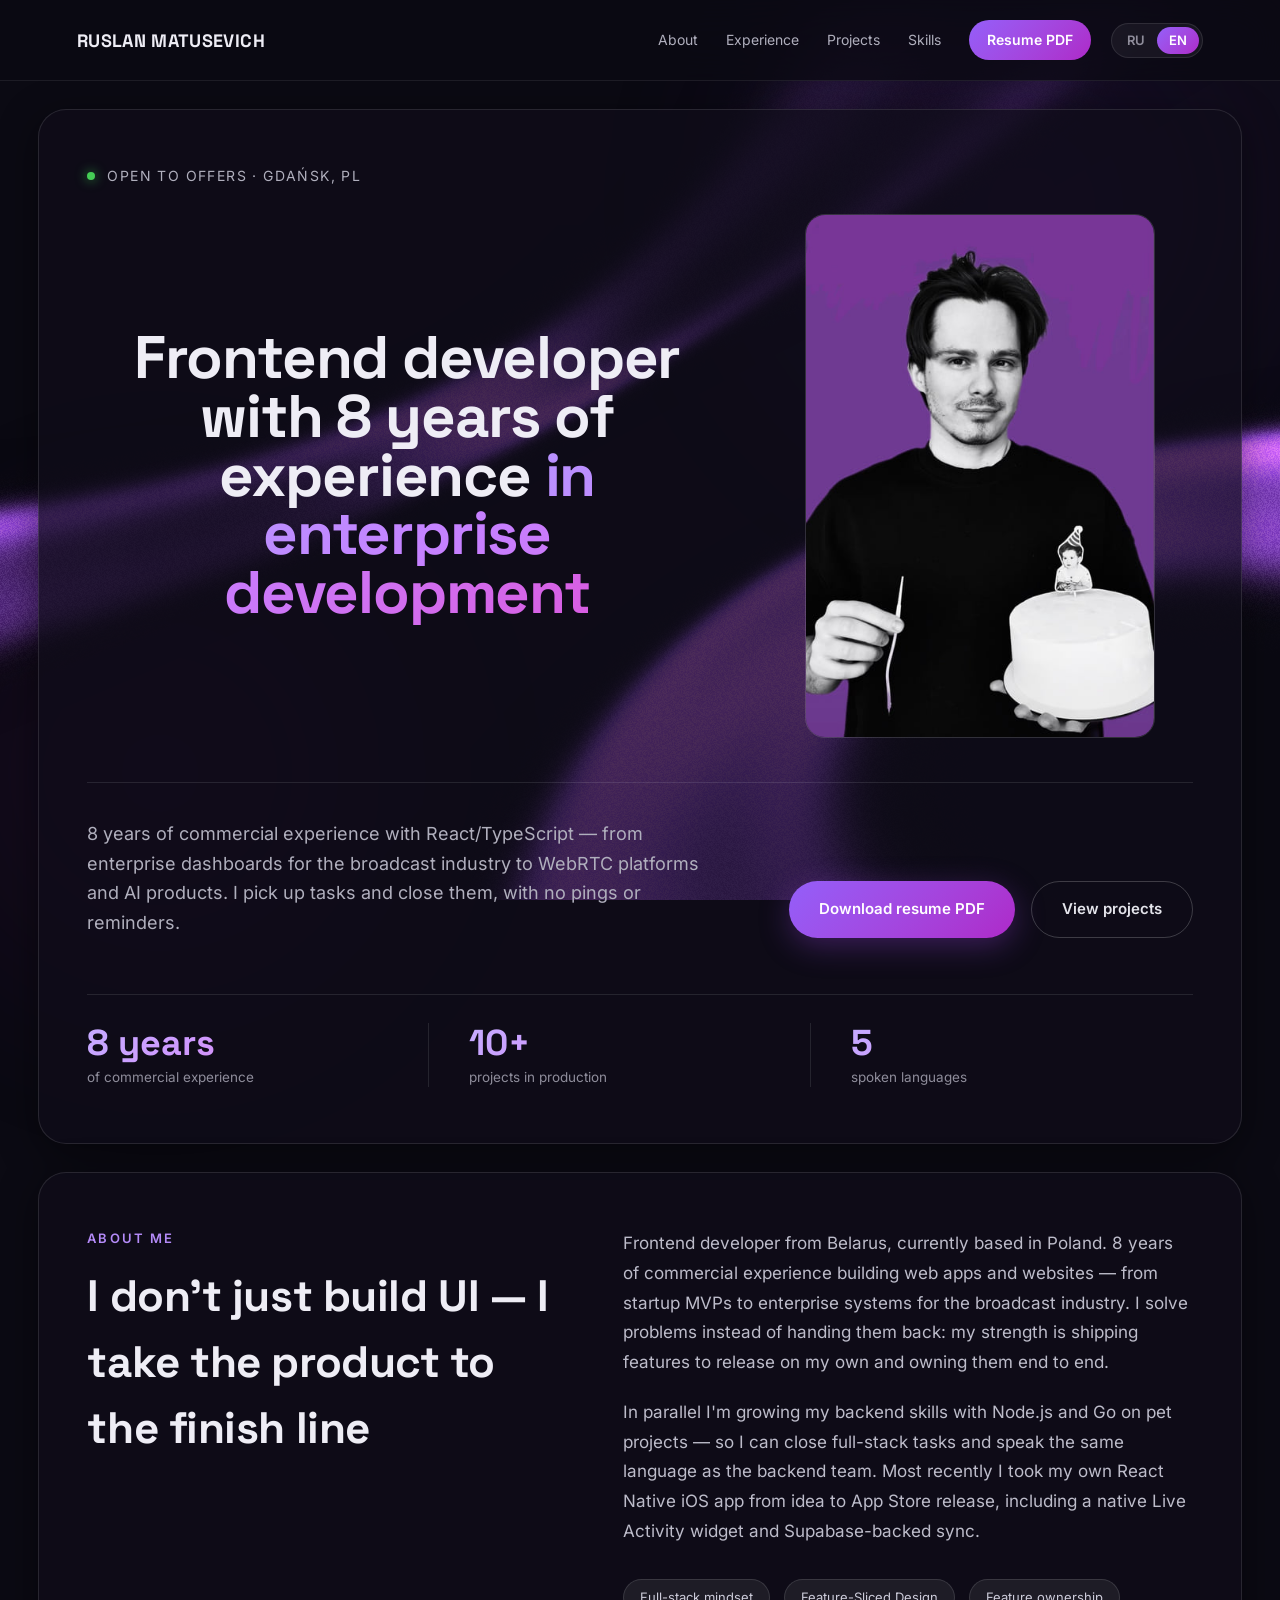
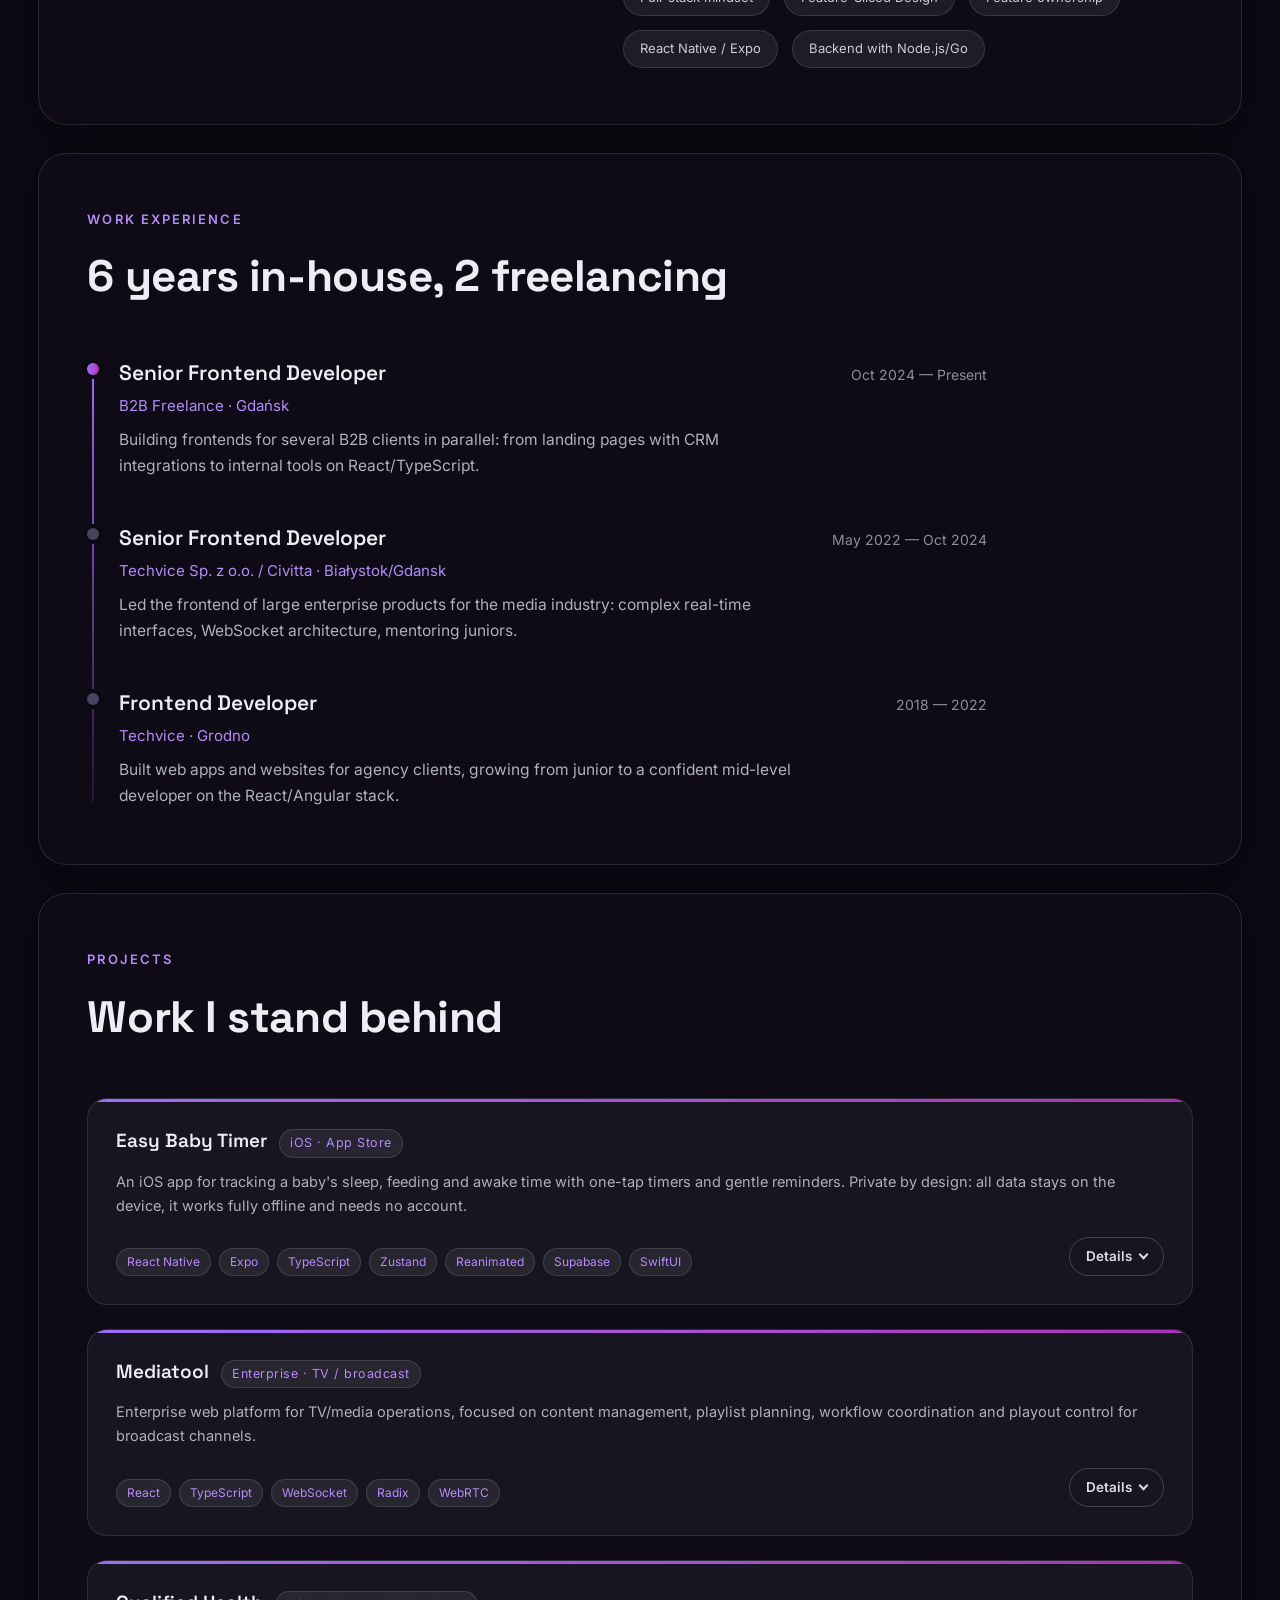
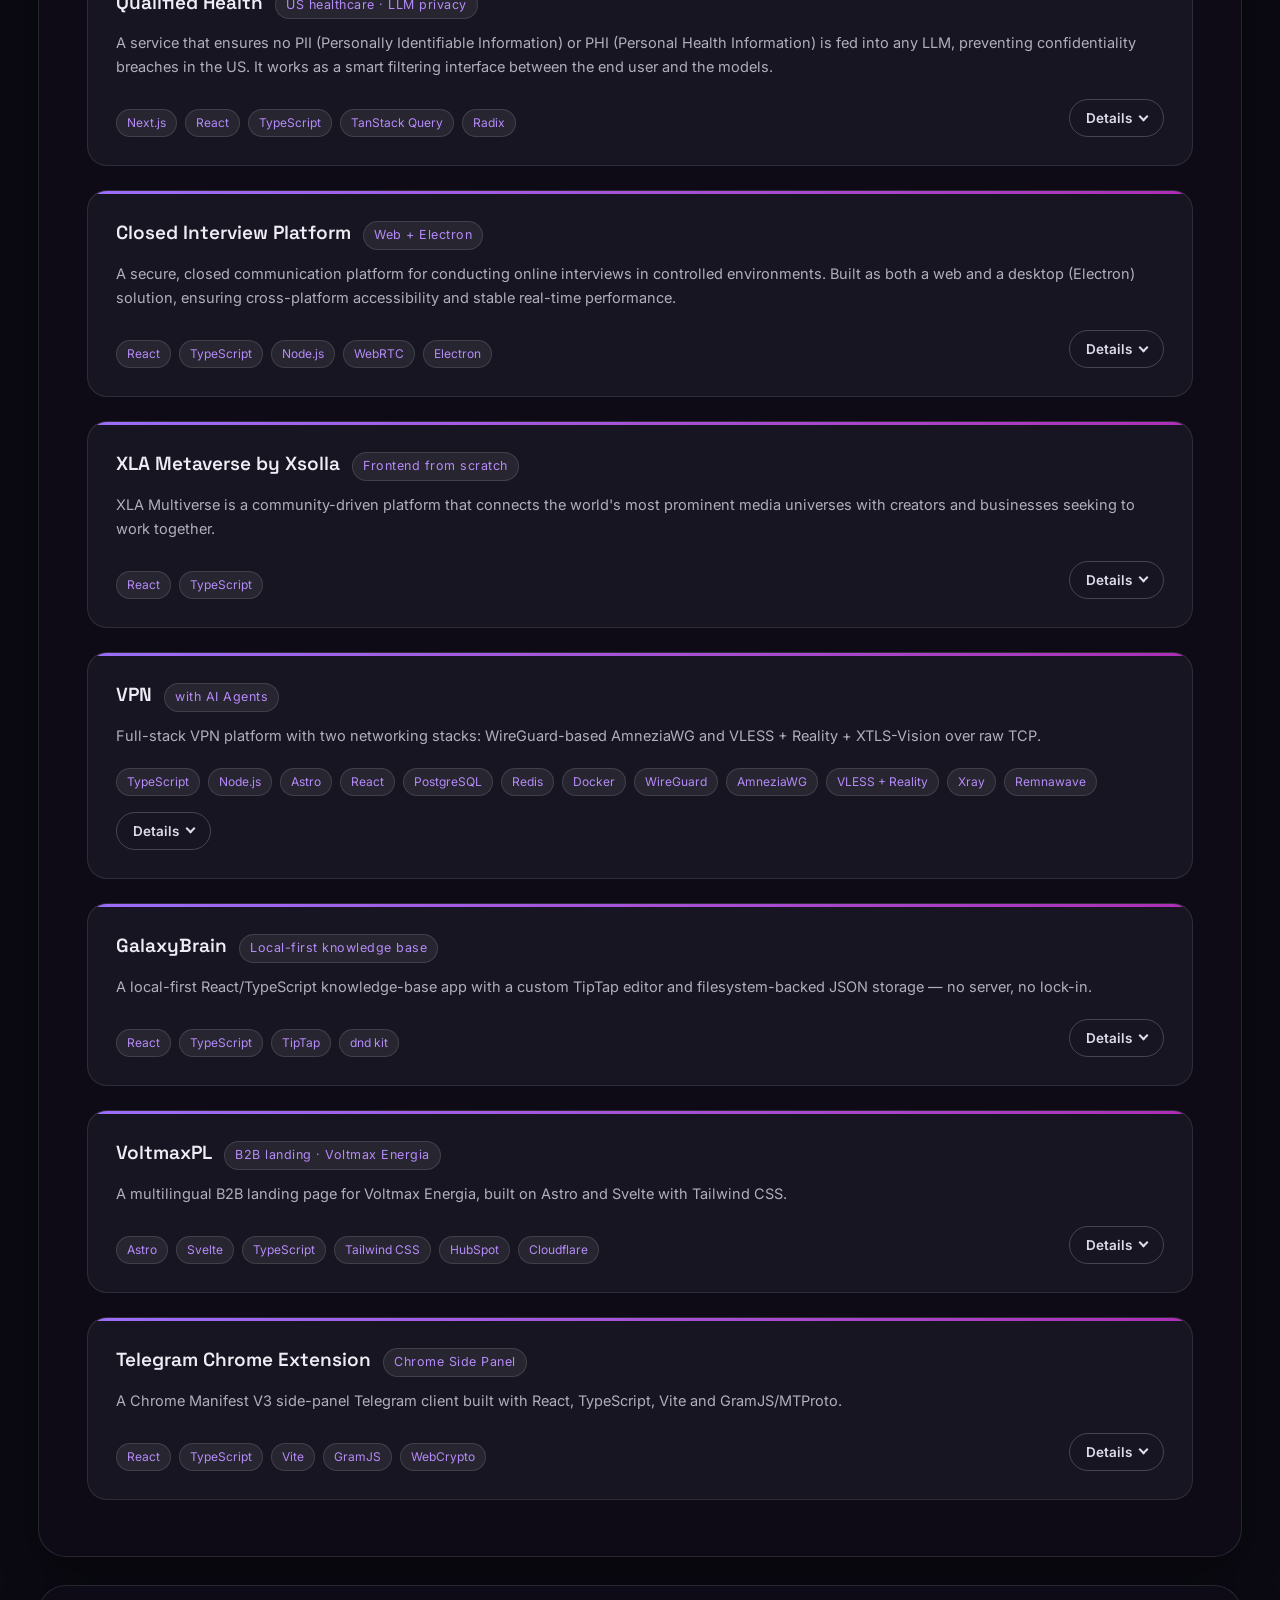
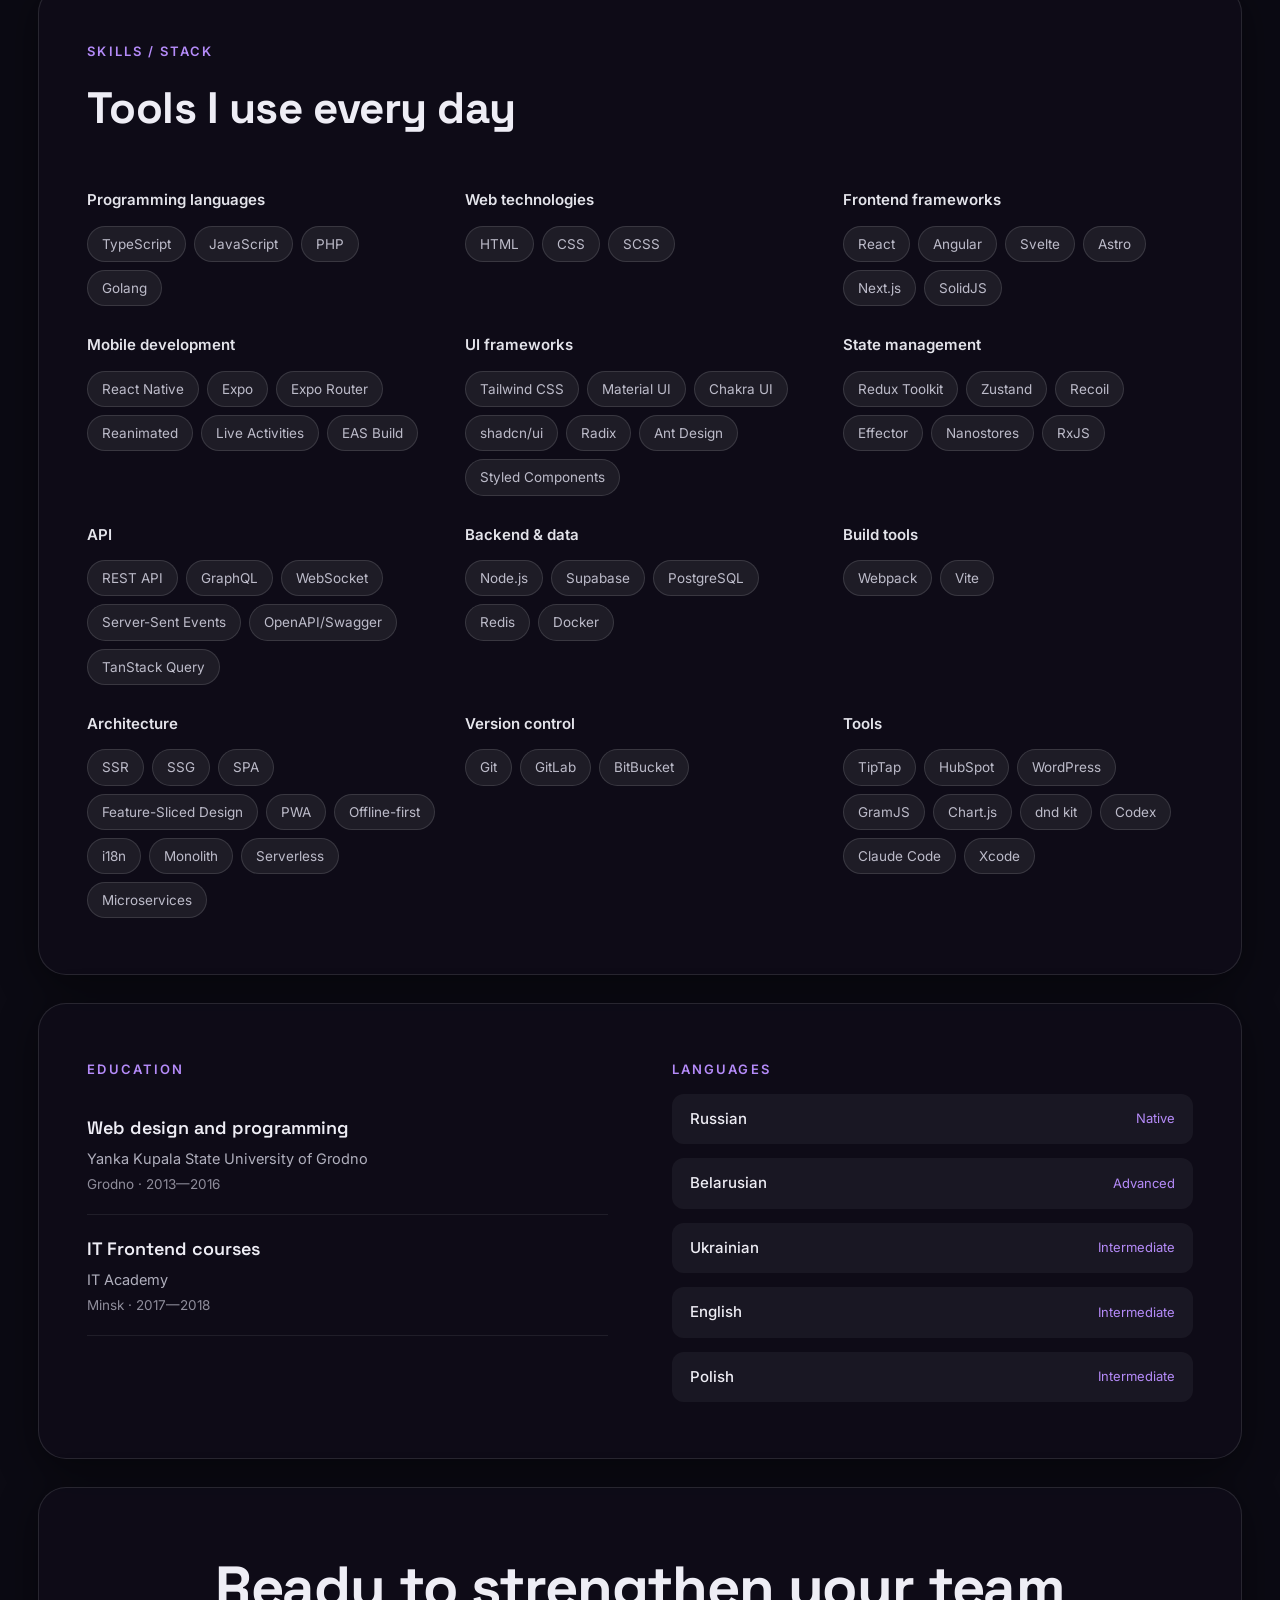
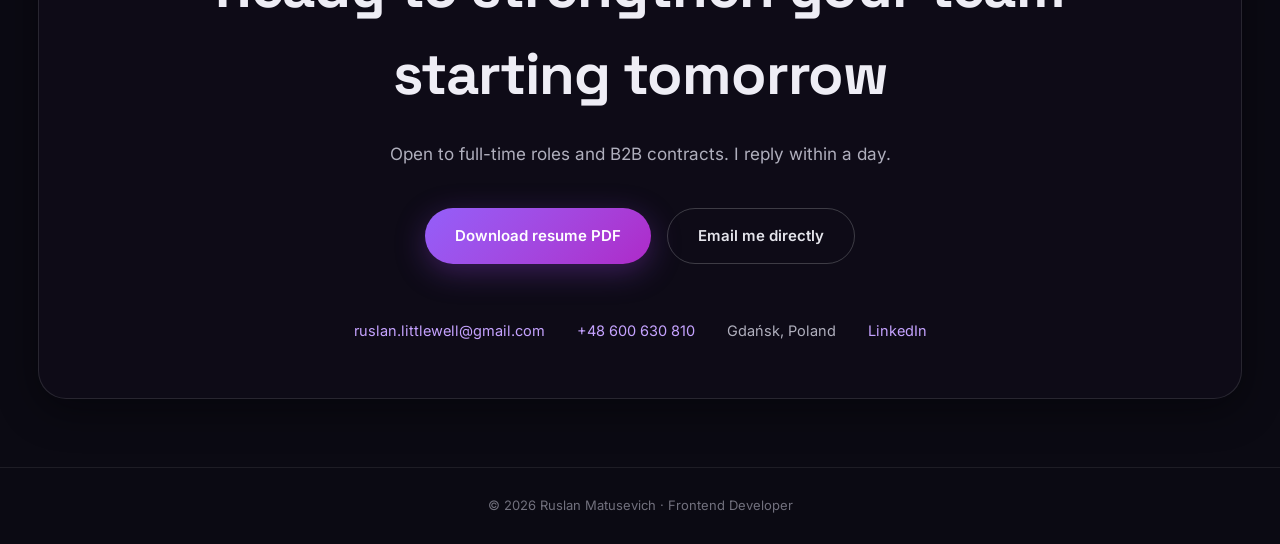
==== en/index.html @ fc257d82 "Upd" ====
<!DOCTYPE html><html lang="en"><head><meta charset="utf-8"><meta name="viewport" content="width=device-width, initial-scale=1"><meta name="generator" content="Astro v7.1.4"><title>Ruslan Matusevich — Frontend Developer</title><meta name="description" content="Frontend developer with 8 years of experience in React/TypeScript: enterprise dashboards for the broadcast industry, WebRTC platforms, AI products and a shipped React Native iOS app. Gdańsk, Poland."><link rel="canonical" href="https://ruslanlittlewell.github.io/en/"><link rel="alternate" hreflang="ru" href="https://ruslanlittlewell.github.io/"><link rel="alternate" hreflang="en" href="https://ruslanlittlewell.github.io/en/"><link rel="alternate" hreflang="x-default" href="https://ruslanlittlewell.github.io/"><link rel="icon" href="/favicon.svg" type="image/svg+xml"><meta name="theme-color" content="#17151f"><meta property="og:type" content="website"><meta property="og:title" content="Ruslan Matusevich — Frontend Developer"><meta property="og:description" content="Frontend developer with 8 years of experience in React/TypeScript: enterprise dashboards for the broadcast industry, WebRTC platforms, AI products and a shipped React Native iOS app. Gdańsk, Poland."><meta property="og:url" content="https://ruslanlittlewell.github.io/en/"><meta property="og:locale" content="en_US"><meta name="twitter:card" content="summary_large_image"><link rel="stylesheet" href="/_astro/ResumePage.BWbbr0NQ.css"></head><body><div class="page relative min-h-screen"><div class="blob blob-top pointer-events-none fixed -top-[20%] -right-[10%] z-0 h-[60vw] max-h-[900px] w-[60vw] max-w-[900px] blur-[60px]" aria-hidden="true"></div><div class="blob blob-bottom pointer-events-none fixed -bottom-[25%] -left-[15%] z-0 h-[55vw] max-h-[800px] w-[55vw] max-w-[800px] blur-[60px]" aria-hidden="true"></div><div class="page-bg pointer-events-none fixed inset-0 z-0" aria-hidden="true"><style>astro-island,astro-slot,astro-static-slot{display:contents}</style><script>(()=>{var l=(n,t)=>{let i=async()=>{await(await n())()},e=typeof t.value=="object"?t.value:void 0,s={timeout:e==null?void 0:e.timeout};"requestIdleCallback"in window?window.requestIdleCallback(i,s):setTimeout(i,s.timeout||200)};(self.Astro||(self.Astro={})).idle=l;window.dispatchEvent(new Event("astro:idle"));})();</script><script>(()=>{var g=Object.defineProperty;var w=(a,s,c)=>s in a?g(a,s,{enumerable:!0,configurable:!0,writable:!0,value:c}):a[s]=c;var l=(a,s,c)=>w(a,typeof s!="symbol"?s+"":s,c);var E=new Set(["__proto__","constructor","prototype"]);{let a={0:t=>y(t),1:t=>c(t),2:t=>new RegExp(t),3:t=>new Date(t),4:t=>new Map(c(t)),5:t=>new Set(c(t)),6:t=>BigInt(t),7:t=>new URL(t),8:t=>new Uint8Array(t),9:t=>new Uint16Array(t),10:t=>new Uint32Array(t),11:t=>Number.POSITIVE_INFINITY*t},s=t=>{let[p,e]=t;return p in a?a[p](e):void 0},c=t=>t.map(s),y=t=>typeof t!="object"||t===null?t:Object.fromEntries(Object.entries(t).map(([p,e])=>[p,s(e)]));class f extends HTMLElement{constructor(){super(...arguments);l(this,"Component");l(this,"hydrator");l(this,"hydrate",async()=>{var b;if(!this.hydrator||!this.isConnected)return;let e=(b=this.parentElement)==null?void 0:b.closest("astro-island[ssr]");if(e){e.addEventListener("astro:hydrate",this.hydrate,{once:!0});return}let r=this.querySelectorAll("astro-slot"),n={},d=this.querySelectorAll("template[data-astro-template]");for(let o of d){let i=o.closest(this.tagName);i!=null&&i.isSameNode(this)&&(n[o.getAttribute("data-astro-template")||"default"]=o.innerHTML,o.remove())}for(let o of r){let i=o.closest(this.tagName);i!=null&&i.isSameNode(this)&&(n[o.getAttribute("name")||"default"]=o.innerHTML)}let u;try{u=this.hasAttribute("props")?y(JSON.parse(this.getAttribute("props"))):{}}catch(o){let i=this.getAttribute("component-url")||"<unknown>",v=this.getAttribute("component-export");throw v&&(i+=` (export ${v})`),console.error(`[hydrate] Error parsing props for component ${i}`,this.getAttribute("props"),o),o}let h;await this.hydrator(this)(this.Component,u,n,{client:this.getAttribute("client")}),this.removeAttribute("ssr"),this.dispatchEvent(new CustomEvent("astro:hydrate"))});l(this,"unmount",()=>{this.isConnected||this.dispatchEvent(new CustomEvent("astro:unmount"))})}disconnectedCallback(){document.removeEventListener("astro:after-swap",this.unmount),document.addEventListener("astro:after-swap",this.unmount,{once:!0})}connectedCallback(){if(!this.hasAttribute("await-children")||document.readyState==="interactive"||document.readyState==="complete")this.childrenConnectedCallback();else{let e=()=>{document.removeEventListener("DOMContentLoaded",e),r.disconnect(),this.childrenConnectedCallback()},r=new MutationObserver(()=>{var n;((n=this.lastChild)==null?void 0:n.nodeType)===Node.COMMENT_NODE&&this.lastChild.nodeValue==="astro:end"&&(this.lastChild.remove(),e())});r.observe(this,{childList:!0}),document.addEventListener("DOMContentLoaded",e)}}async childrenConnectedCallback(){let e=this.getAttribute("before-hydration-url");e&&await import(e),this.start()}getRetryImportUrl(e){let r=new URL(e,document.baseURI);return r.searchParams.set("astro-retry",Date.now().toString()),r.toString()}async importWithRetry(e){try{return await import(e)}catch(r){return await new Promise(n=>setTimeout(n,1e3)),import(this.getRetryImportUrl(e))}}handleHydrationError(e){let r=this.getAttribute("component-url"),n=new CustomEvent("astro:hydration-error",{cancelable:!0,bubbles:!0,composed:!0,detail:{error:e,componentUrl:r}});this.dispatchEvent(n)&&console.error(`[astro-island] Error hydrating ${r}`,e)}async start(){let e=JSON.parse(this.getAttribute("opts")),r=this.getAttribute("client");if(Astro[r]===void 0){window.addEventListener(`astro:${r}`,()=>this.start(),{once:!0});return}try{await Astro[r](async()=>{let n=this.getAttribute("renderer-url");try{let[d,{default:u}]=await Promise.all([this.importWithRetry(this.getAttribute("component-url")),n?this.importWithRetry(n):Promise.resolve({default:()=>()=>{}})]),h=this.getAttribute("component-export")||"default";if(h.includes(".")){this.Component=d;for(let m of h.split(".")){if(E.has(m)||!this.Component||typeof this.Component!="object"&&typeof this.Component!="function"||!Object.hasOwn(this.Component,m))throw new Error(`Invalid component export path: ${h}`);this.Component=this.Component[m]}}else{if(E.has(h))throw new Error(`Invalid component export path: ${h}`);this.Component=d[h]}return this.hydrator=u,this.hydrate}catch(d){return this.handleHydrationError(d),()=>{}}},e,this)}catch(n){this.handleHydrationError(n)}}attributeChangedCallback(){this.hydrate()}}l(f,"observedAttributes",["props"]),customElements.get("astro-island")||customElements.define("astro-island",f)}})();</script><astro-island uid="1RkktB" prefix="r10" component-url="/_astro/ColorBends.BldYzZcF.js" component-export="default" renderer-url="/_astro/client.bxcwkfp-.js" props="{&quot;colors&quot;:[1,[[0,&quot;#A855F7&quot;]]],&quot;speed&quot;:[0,0.2],&quot;frequency&quot;:[0,1],&quot;noise&quot;:[0,0.15],&quot;bandWidth&quot;:[0,6],&quot;rotation&quot;:[0,90],&quot;fadeTop&quot;:[0,0.5],&quot;iterations&quot;:[0,1],&quot;intensity&quot;:[0,1.3]}" ssr client="idle" opts="{&quot;name&quot;:&quot;ColorBends&quot;,&quot;value&quot;:true}" await-children><div class="relative h-full w-full overflow-hidden" style="mask-image:linear-gradient(to bottom, transparent 0%, #000 50%);-webkit-mask-image:linear-gradient(to bottom, transparent 0%, #000 50%)"></div><!--astro:end--></astro-island></div><script>(()=>{var e=async t=>{await(await t())()};(self.Astro||(self.Astro={})).load=e;window.dispatchEvent(new Event("astro:load"));})();</script><astro-island uid="1shxPl" prefix="r11" component-url="/_astro/Header.DTFOL811.js" component-export="default" renderer-url="/_astro/client.bxcwkfp-.js" props="{&quot;locale&quot;:[0,&quot;en&quot;],&quot;nav&quot;:[0,{&quot;about&quot;:[0,&quot;About&quot;],&quot;experience&quot;:[0,&quot;Experience&quot;],&quot;projects&quot;:[0,&quot;Projects&quot;],&quot;skills&quot;:[0,&quot;Skills&quot;],&quot;resume&quot;:[0,&quot;Resume PDF&quot;],&quot;menu&quot;:[0,&quot;Open menu&quot;]}],&quot;brand&quot;:[0,&quot;RUSLAN MATUSEVICH&quot;]}" ssr client="load" opts="{&quot;name&quot;:&quot;Header&quot;,&quot;value&quot;:true}" await-children><header class="site-header sticky top-0 z-50 flex items-center justify-between gap-5 border-b border-white/8 bg-[oklch(0.15_0.02_290/0.75)] px-4 py-4 backdrop-blur-xl sm:px-6 lg:px-[6vw] lg:py-5"><a class="font-display text-[18px] font-bold tracking-[0.02em] whitespace-nowrap" href="/en/">RUSLAN MATUSEVICH</a><div class="flex items-center gap-4 lg:gap-5"><nav class="hidden absolute inset-x-0 top-full flex-col items-stretch gap-1 border-b border-white/10 bg-[oklch(0.15_0.02_290/0.97)] px-4 pt-4 pb-5 backdrop-blur-xl nav:static nav:flex nav:flex-row nav:items-center nav:gap-7 nav:border-0 nav:bg-transparent nav:p-0 nav:backdrop-blur-none" aria-label="RUSLAN MATUSEVICH"><a class="border-b border-white/8 px-1 py-3 text-base text-dim transition hover:text-fg nav:border-0 nav:p-0 nav:text-sm" href="#about">About</a><a class="border-b border-white/8 px-1 py-3 text-base text-dim transition hover:text-fg nav:border-0 nav:p-0 nav:text-sm" href="#experience">Experience</a><a class="border-b border-white/8 px-1 py-3 text-base text-dim transition hover:text-fg nav:border-0 nav:p-0 nav:text-sm" href="#projects">Projects</a><a class="border-b border-white/8 px-1 py-3 text-base text-dim transition hover:text-fg nav:border-0 nav:p-0 nav:text-sm" href="#skills">Skills</a><a class="grad-brand mt-3 cursor-pointer rounded-full px-[18px] py-3.5 text-[15px] font-semibold text-white transition hover:brightness-110 nav:mt-0 nav:py-2.5 nav:text-sm" href="/RuslanMatusevich_06-2026.pdf" download="RuslanMatusevich_06-2026.pdf">Resume PDF</a></nav><div class="inline-flex items-center rounded-full border border-white/10 bg-white/5 p-[3px]" role="group" aria-label="Language"><a class="rounded-full px-3 py-[7px] text-[13px] leading-none font-semibold transition text-dimmer hover:text-fg" href="/" hrefLang="ru">RU</a><a class="rounded-full px-3 py-[7px] text-[13px] leading-none font-semibold transition grad-brand text-white" href="/en/" hrefLang="en" aria-current="true">EN</a></div><button type="button" class="flex h-[42px] w-[42px] cursor-pointer flex-col items-center justify-center gap-[5px] rounded-xl border border-white/20 nav:hidden" aria-expanded="false" aria-label="Open menu"><span class="block h-0.5 w-[18px] rounded-full bg-fg transition-transform "></span><span class="block h-0.5 w-[18px] rounded-full bg-fg transition-opacity "></span><span class="block h-0.5 w-[18px] rounded-full bg-fg transition-transform "></span></button></div></header><!--astro:end--></astro-island><main class="relative z-10 px-3 pt-7 pb-10 sm:px-5 lg:px-[3vw]"><section class="reveal glass section-glow relative z-10 mx-auto mb-7 w-full max-w-[1400px] rounded-[28px] px-5 py-9 sm:px-8 sm:py-12 lg:px-12 lg:py-14"><div class="mb-7 flex items-center gap-3"><span class="h-2 w-2 shrink-0 rounded-full bg-online shadow-[0_0_12px_oklch(0.75_0.2_145/0.8)]" aria-hidden="true"></span><span class="text-sm tracking-[0.1em] text-dim">OPEN TO OFFERS · GDAŃSK, PL</span></div><div class="mb-11 grid gap-10 lg:grid-cols-[minmax(0,3fr)_minmax(0,2fr)] lg:items-center"><h1 class="text-center font-display text-[clamp(34px,5vw,60px)] leading-[0.98] font-bold tracking-[-0.02em]">Frontend developer with 8 years of experience<!-- --> <span class="grad-text">in enterprise development</span></h1><div class="relative w-full max-w-[350px] justify-self-center"><div class="w-full overflow-hidden rounded-[20px] border border-white/15"><img src="/profile.jpg" alt="Ruslan Matusevich — profile photo" width="400" height="600" fetchPriority="high" class="block h-auto w-full object-cover"/></div></div></div><div class="grid gap-7 border-t border-white/10 pt-9 lg:grid-cols-[1.3fr_auto] lg:items-end"><p class="max-w-[620px] text-lg leading-[1.65] text-dim">8 years of commercial experience with React/TypeScript — from enterprise dashboards for the broadcast industry to WebRTC platforms and AI products. I pick up tasks and close them, with no pings or reminders.</p><div class="flex flex-wrap gap-4 max-sm:*:w-full"><a class="inline-flex cursor-pointer items-center justify-center gap-2 rounded-full text-[15px] font-semibold whitespace-nowrap transition grad-brand shadow-cta px-[30px] py-4 text-white hover:-translate-y-px hover:brightness-110" href="/RuslanMatusevich_06-2026.pdf" download="RuslanMatusevich_06-2026.pdf">Download resume PDF</a><a class="inline-flex cursor-pointer items-center justify-center gap-2 rounded-full text-[15px] font-semibold whitespace-nowrap transition border border-white/20 px-[30px] py-4 text-[oklch(0.92_0.01_290)] hover:border-[oklch(0.7_0.15_300)] hover:bg-white/5 hover:text-fg" href="#projects">View projects</a></div></div><div class="mt-14 grid grid-cols-2 gap-y-6 border-t border-white/10 pt-7 sm:grid-cols-3 sm:gap-x-10"><div class="sm:border-r sm:border-white/10 sm:pr-10 sm:last:border-r-0"><div class="grad-stat font-display text-4xl font-bold">8 years</div><div class="mt-1 text-[13.5px] text-dimmer">of commercial experience</div></div><div class="sm:border-r sm:border-white/10 sm:pr-10 sm:last:border-r-0"><div class="grad-stat font-display text-4xl font-bold">10+</div><div class="mt-1 text-[13.5px] text-dimmer">projects in production</div></div><div class="sm:border-r sm:border-white/10 sm:pr-10 sm:last:border-r-0"><div class="grad-stat font-display text-4xl font-bold">5</div><div class="mt-1 text-[13.5px] text-dimmer">spoken languages</div></div></div></section><section class="reveal glass section-glow relative z-10 mx-auto mb-7 w-full max-w-[1400px] rounded-[28px] px-5 py-9 sm:px-8 sm:py-12 lg:px-12 lg:py-14" id="about"><div class="grid gap-8 lg:grid-cols-[0.9fr_1.1fr] lg:items-start lg:gap-[70px]"><div><div class="mb-3.5 text-[13px] font-semibold tracking-[0.16em] text-accent">ABOUT ME</div><h2 class="font-display text-[clamp(30px,3.5vw,44px)] font-bold tracking-[-0.01em]">I don&#x27;t just build UI — I take the product to the finish line</h2></div><div><p class="text-[17px] leading-[1.75] text-muted ">Frontend developer from Belarus, currently based in Poland. 8 years of commercial experience building web apps and websites — from startup MVPs to enterprise systems for the broadcast industry. I solve problems instead of handing them back: my strength is shipping features to release on my own and owning them end to end.</p><p class="text-[17px] leading-[1.75] text-muted mt-5">In parallel I&#x27;m growing my backend skills with Node.js and Go on pet projects — so I can close full-stack tasks and speak the same language as the backend team. Most recently I took my own React Native iOS app from idea to App Store release, including a native Live Activity widget and Supabase-backed sync.</p><div class="mt-8 flex flex-wrap gap-3.5"><span class="glass-chip rounded-full px-4 py-2 text-[13px] text-[oklch(0.85_0.02_290)]">Full-stack mindset</span><span class="glass-chip rounded-full px-4 py-2 text-[13px] text-[oklch(0.85_0.02_290)]">Feature-Sliced Design</span><span class="glass-chip rounded-full px-4 py-2 text-[13px] text-[oklch(0.85_0.02_290)]">Feature ownership</span><span class="glass-chip rounded-full px-4 py-2 text-[13px] text-[oklch(0.85_0.02_290)]">React Native / Expo</span><span class="glass-chip rounded-full px-4 py-2 text-[13px] text-[oklch(0.85_0.02_290)]">Backend with Node.js/Go</span></div></div></div></section><section class="reveal glass section-glow relative z-10 mx-auto mb-7 w-full max-w-[1400px] rounded-[28px] px-5 py-9 sm:px-8 sm:py-12 lg:px-12 lg:py-14" id="experience"><div class="mb-3.5 text-[13px] font-semibold tracking-[0.16em] text-accent">WORK EXPERIENCE</div><h2 class="mb-10 font-display text-[clamp(30px,3.5vw,44px)] font-bold tracking-[-0.01em] lg:mb-12">6 years in-house, 2 freelancing</h2><div class="relative max-w-[900px] pl-8"><span class="timeline-line absolute top-1.5 bottom-1.5 left-[5px] w-0.5" aria-hidden="true"></span><article class="relative "><span class="absolute top-1.5 -left-8 h-3 w-3 rounded-full ring-4 ring-bg grad-line" aria-hidden="true"></span><div class="mb-1.5 flex flex-wrap items-baseline justify-between gap-2"><h3 class="font-display text-[21px] font-semibold">Senior Frontend Developer</h3><span class="text-sm text-dimmer">Oct 2024 — Present</span></div><div class="mb-2.5 text-[15px] text-accent">B2B Freelance<!-- --> · <!-- -->Gdańsk</div><p class="max-w-[680px] text-[15.5px] leading-[1.65] text-dim">Building frontends for several B2B clients in parallel: from landing pages with CRM integrations to internal tools on React/TypeScript.</p></article><article class="relative mt-11"><span class="absolute top-1.5 -left-8 h-3 w-3 rounded-full ring-4 ring-bg bg-[oklch(0.4_0.05_290)]" aria-hidden="true"></span><div class="mb-1.5 flex flex-wrap items-baseline justify-between gap-2"><h3 class="font-display text-[21px] font-semibold">Senior Frontend Developer</h3><span class="text-sm text-dimmer">May 2022 — Oct 2024</span></div><div class="mb-2.5 text-[15px] text-accent">Techvice Sp. z o.o. / Civitta<!-- --> · <!-- -->Białystok/Gdansk</div><p class="max-w-[680px] text-[15.5px] leading-[1.65] text-dim">Led the frontend of large enterprise products for the media industry: complex real-time interfaces, WebSocket architecture, mentoring juniors.</p></article><article class="relative mt-11"><span class="absolute top-1.5 -left-8 h-3 w-3 rounded-full ring-4 ring-bg bg-[oklch(0.4_0.05_290)]" aria-hidden="true"></span><div class="mb-1.5 flex flex-wrap items-baseline justify-between gap-2"><h3 class="font-display text-[21px] font-semibold">Frontend Developer</h3><span class="text-sm text-dimmer">2018 — 2022</span></div><div class="mb-2.5 text-[15px] text-accent">Techvice<!-- --> · <!-- -->Grodno</div><p class="max-w-[680px] text-[15.5px] leading-[1.65] text-dim">Built web apps and websites for agency clients, growing from junior to a confident mid-level developer on the React/Angular stack.</p></article></div></section><section class="reveal glass section-glow relative z-10 mx-auto mb-7 w-full max-w-[1400px] rounded-[28px] px-5 py-9 sm:px-8 sm:py-12 lg:px-12 lg:py-14" id="projects"><div class="mb-3.5 text-[13px] font-semibold tracking-[0.16em] text-accent">PROJECTS</div><h2 class="mb-10 font-display text-[clamp(30px,3.5vw,44px)] font-bold tracking-[-0.01em] lg:mb-12">Work I stand behind</h2><div class="grid items-start gap-6"><article class="glass-soft relative flex flex-col overflow-hidden rounded-[20px] p-7 transition-colors hover:border-[oklch(0.6_0.15_300/0.5)] hover:bg-white/8"><span class="grad-line absolute inset-x-0 top-0 h-[3px]" aria-hidden="true"></span><header class="mb-3 flex flex-wrap items-baseline gap-x-3 gap-y-1.5"><h3 class="font-display text-[19px] font-semibold">Easy Baby Timer</h3><span class="glass-chip rounded-full border-[oklch(0.6_0.15_300/0.35)] px-2.5 py-1 text-[12.5px] tracking-[0.04em] text-accent">iOS · App Store</span></header><p class="text-[14.5px] leading-[1.65] text-dim">An iOS app for tracking a baby&#x27;s sleep, feeding and awake time with one-tap timers and gentle reminders. Private by design: all data stays on the device, it works fully offline and needs no account.</p><div class="project-details mt-4.5 border-t border-white/8 pt-4.5" id="project-0-details" hidden=""><p class="text-[14.5px] leading-[1.65] text-dim ">Built solo with React Native and Expo, from the first prototype to the App Store release. The interface is fully translated into 5 languages and switchable in-app at any time.</p><p class="text-[14.5px] leading-[1.65] text-dim mt-3.5">The most interesting part was the native layer: a SwiftUI Live Activity widget that shows a running timer in the Dynamic Island and on the Lock Screen, plus optional multi-parent sync on Supabase with row-level security — while the app stays fully usable offline.</p><h4 class="mt-5 mb-3 text-[13px] font-semibold tracking-[0.08em] text-accent uppercase">Key features</h4><ul class="flex flex-col gap-2.5"><li class="relative pl-[18px] text-sm leading-[1.55] text-dim before:absolute before:top-2 before:left-0 before:h-[5px] before:w-[5px] before:rounded-full before:bg-accent before:content-[&#x27;&#x27;]">One-tap timers for sleep, feeding and awake time</li><li class="relative pl-[18px] text-sm leading-[1.55] text-dim before:absolute before:top-2 before:left-0 before:h-[5px] before:w-[5px] before:rounded-full before:bg-accent before:content-[&#x27;&#x27;]">Live Activity in the Dynamic Island and on the Lock Screen</li><li class="relative pl-[18px] text-sm leading-[1.55] text-dim before:absolute before:top-2 before:left-0 before:h-[5px] before:w-[5px] before:rounded-full before:bg-accent before:content-[&#x27;&#x27;]">Smart reminders based on the baby&#x27;s own schedule, with feeding auto-stop</li><li class="relative pl-[18px] text-sm leading-[1.55] text-dim before:absolute before:top-2 before:left-0 before:h-[5px] before:w-[5px] before:rounded-full before:bg-accent before:content-[&#x27;&#x27;]">Day timeline calendar, colour-coded by activity, with pinch-to-zoom from a full day down to the minute</li><li class="relative pl-[18px] text-sm leading-[1.55] text-dim before:absolute before:top-2 before:left-0 before:h-[5px] before:w-[5px] before:rounded-full before:bg-accent before:content-[&#x27;&#x27;]">Entry editing, milk amount logging and daily stats</li><li class="relative pl-[18px] text-sm leading-[1.55] text-dim before:absolute before:top-2 before:left-0 before:h-[5px] before:w-[5px] before:rounded-full before:bg-accent before:content-[&#x27;&#x27;]">Floating mini-timer that follows you across the app while a timer runs</li><li class="relative pl-[18px] text-sm leading-[1.55] text-dim before:absolute before:top-2 before:left-0 before:h-[5px] before:w-[5px] before:rounded-full before:bg-accent before:content-[&#x27;&#x27;]">Shared access to a child between parents via an invite code</li><li class="relative pl-[18px] text-sm leading-[1.55] text-dim before:absolute before:top-2 before:left-0 before:h-[5px] before:w-[5px] before:rounded-full before:bg-accent before:content-[&#x27;&#x27;]">Offline-first local storage, no account, no ads</li></ul></div><div class="mt-auto flex flex-wrap items-end justify-between gap-4 pt-5"><div class="flex flex-wrap gap-2"><span class="glass-chip rounded-full px-2.5 py-[5px] text-xs text-accent">React Native</span><span class="glass-chip rounded-full px-2.5 py-[5px] text-xs text-accent">Expo</span><span class="glass-chip rounded-full px-2.5 py-[5px] text-xs text-accent">TypeScript</span><span class="glass-chip rounded-full px-2.5 py-[5px] text-xs text-accent">Zustand</span><span class="glass-chip rounded-full px-2.5 py-[5px] text-xs text-accent">Reanimated</span><span class="glass-chip rounded-full px-2.5 py-[5px] text-xs text-accent">Supabase</span><span class="glass-chip rounded-full px-2.5 py-[5px] text-xs text-accent">SwiftUI</span></div><button type="button" class="project-toggle inline-flex shrink-0 cursor-pointer items-center gap-2 rounded-full border border-white/20 px-4 py-2 text-[13.5px] font-semibold text-[oklch(0.9_0.02_290)] transition hover:border-[oklch(0.7_0.15_300)] hover:bg-white/6 hover:text-fg" aria-expanded="false" aria-controls="project-0-details"><span class="label-more">Details</span><span class="label-less">Collapse</span><span class="chevron h-[7px] w-[7px] border-r-2 border-b-2 border-current" aria-hidden="true"></span></button></div></article><article class="glass-soft relative flex flex-col overflow-hidden rounded-[20px] p-7 transition-colors hover:border-[oklch(0.6_0.15_300/0.5)] hover:bg-white/8"><span class="grad-line absolute inset-x-0 top-0 h-[3px]" aria-hidden="true"></span><header class="mb-3 flex flex-wrap items-baseline gap-x-3 gap-y-1.5"><h3 class="font-display text-[19px] font-semibold">Mediatool</h3><span class="glass-chip rounded-full border-[oklch(0.6_0.15_300/0.35)] px-2.5 py-1 text-[12.5px] tracking-[0.04em] text-accent">Enterprise · TV / broadcast</span></header><p class="text-[14.5px] leading-[1.65] text-dim">Enterprise web platform for TV/media operations, focused on content management, playlist planning, workflow coordination and playout control for broadcast channels.</p><div class="project-details mt-4.5 border-t border-white/8 pt-4.5" id="project-1-details" hidden=""><p class="text-[14.5px] leading-[1.65] text-dim ">Developed and maintained a large-scale React-based media management platform used for planning, organizing, validating and monitoring broadcast content. The system supports complex scheduling workflows, content metadata management, live playlist operations, real-time updates, role-based access and multi-channel configuration.</p><h4 class="mt-5 mb-3 text-[13px] font-semibold tracking-[0.08em] text-accent uppercase">Key features</h4><ul class="flex flex-col gap-2.5"><li class="relative pl-[18px] text-sm leading-[1.55] text-dim before:absolute before:top-2 before:left-0 before:h-[5px] before:w-[5px] before:rounded-full before:bg-accent before:content-[&#x27;&#x27;]">Content Manager for programs, episodes, promos, commercials, IDs, blocks, metadata, segmentation, music cues and run logs</li><li class="relative pl-[18px] text-sm leading-[1.55] text-dim before:absolute before:top-2 before:left-0 before:h-[5px] before:w-[5px] before:rounded-full before:bg-accent before:content-[&#x27;&#x27;]">Planner module for building broadcast schedules with macro/micro blocks, drag-and-drop ordering, autofill/fillout tools, commercial assignment, playlist import/export, CSV/XLS downloads and schedule synchronization</li><li class="relative pl-[18px] text-sm leading-[1.55] text-dim before:absolute before:top-2 before:left-0 before:h-[5px] before:w-[5px] before:rounded-full before:bg-accent before:content-[&#x27;&#x27;]">Workflow module for task management, timelines, labels, members, assignments, live task updates, filtering, searching and task export</li><li class="relative pl-[18px] text-sm leading-[1.55] text-dim before:absolute before:top-2 before:left-0 before:h-[5px] before:w-[5px] before:rounded-full before:bg-accent before:content-[&#x27;&#x27;]">Playout module for on-air schedules, micro/macro views, dummy events, metadata, event ordering and day-level operations</li><li class="relative pl-[18px] text-sm leading-[1.55] text-dim before:absolute before:top-2 before:left-0 before:h-[5px] before:w-[5px] before:rounded-full before:bg-accent before:content-[&#x27;&#x27;]">Playlist Checker and alerting tools for damaged files, on-air status, global system alerts and operational issues</li><li class="relative pl-[18px] text-sm leading-[1.55] text-dim before:absolute before:top-2 before:left-0 before:h-[5px] before:w-[5px] before:rounded-full before:bg-accent before:content-[&#x27;&#x27;]">Live multiviewer with multiple player backends: HTML5/WebRTC, SLDP, MSE and Redge</li><li class="relative pl-[18px] text-sm leading-[1.55] text-dim before:absolute before:top-2 before:left-0 before:h-[5px] before:w-[5px] before:rounded-full before:bg-accent before:content-[&#x27;&#x27;]">Role-based navigation and permissions for planner, playout, global, admin and supervisor accounts</li><li class="relative pl-[18px] text-sm leading-[1.55] text-dim before:absolute before:top-2 before:left-0 before:h-[5px] before:w-[5px] before:rounded-full before:bg-accent before:content-[&#x27;&#x27;]">Responsive mobile experience for dashboard, workflow, live preview and event monitoring</li><li class="relative pl-[18px] text-sm leading-[1.55] text-dim before:absolute before:top-2 before:left-0 before:h-[5px] before:w-[5px] before:rounded-full before:bg-accent before:content-[&#x27;&#x27;]">Global and channel-level settings for AV, FTP, metadata, email, workflow, planner, playout and playlist checker modules</li><li class="relative pl-[18px] text-sm leading-[1.55] text-dim before:absolute before:top-2 before:left-0 before:h-[5px] before:w-[5px] before:rounded-full before:bg-accent before:content-[&#x27;&#x27;]">Real-time updates over WebSocket for planner and workflow data</li><li class="relative pl-[18px] text-sm leading-[1.55] text-dim before:absolute before:top-2 before:left-0 before:h-[5px] before:w-[5px] before:rounded-full before:bg-accent before:content-[&#x27;&#x27;]">Authentication, password recovery, user settings, profile management, notifications and two-factor flows</li></ul></div><div class="mt-auto flex flex-wrap items-end justify-between gap-4 pt-5"><div class="flex flex-wrap gap-2"><span class="glass-chip rounded-full px-2.5 py-[5px] text-xs text-accent">React</span><span class="glass-chip rounded-full px-2.5 py-[5px] text-xs text-accent">TypeScript</span><span class="glass-chip rounded-full px-2.5 py-[5px] text-xs text-accent">WebSocket</span><span class="glass-chip rounded-full px-2.5 py-[5px] text-xs text-accent">Radix</span><span class="glass-chip rounded-full px-2.5 py-[5px] text-xs text-accent">WebRTC</span></div><button type="button" class="project-toggle inline-flex shrink-0 cursor-pointer items-center gap-2 rounded-full border border-white/20 px-4 py-2 text-[13.5px] font-semibold text-[oklch(0.9_0.02_290)] transition hover:border-[oklch(0.7_0.15_300)] hover:bg-white/6 hover:text-fg" aria-expanded="false" aria-controls="project-1-details"><span class="label-more">Details</span><span class="label-less">Collapse</span><span class="chevron h-[7px] w-[7px] border-r-2 border-b-2 border-current" aria-hidden="true"></span></button></div></article><article class="glass-soft relative flex flex-col overflow-hidden rounded-[20px] p-7 transition-colors hover:border-[oklch(0.6_0.15_300/0.5)] hover:bg-white/8"><span class="grad-line absolute inset-x-0 top-0 h-[3px]" aria-hidden="true"></span><header class="mb-3 flex flex-wrap items-baseline gap-x-3 gap-y-1.5"><h3 class="font-display text-[19px] font-semibold">Qualified Health</h3><span class="glass-chip rounded-full border-[oklch(0.6_0.15_300/0.35)] px-2.5 py-1 text-[12.5px] tracking-[0.04em] text-accent">US healthcare · LLM privacy</span></header><p class="text-[14.5px] leading-[1.65] text-dim">A service that ensures no PII (Personally Identifiable Information) or PHI (Personal Health Information) is fed into any LLM, preventing confidentiality breaches in the US. It works as a smart filtering interface between the end user and the models.</p><div class="project-details mt-4.5 border-t border-white/8 pt-4.5" id="project-2-details" hidden=""><p class="text-[14.5px] leading-[1.65] text-dim ">I was responsible for developing the web applications for the project. The first is a chat application for client communication. The second is an admin panel for configuring system settings and creating or editing the filters that keep sensitive data like PII and PHI from leaking to third-party services. I also contributed to backend development.</p></div><div class="mt-auto flex flex-wrap items-end justify-between gap-4 pt-5"><div class="flex flex-wrap gap-2"><span class="glass-chip rounded-full px-2.5 py-[5px] text-xs text-accent">Next.js</span><span class="glass-chip rounded-full px-2.5 py-[5px] text-xs text-accent">React</span><span class="glass-chip rounded-full px-2.5 py-[5px] text-xs text-accent">TypeScript</span><span class="glass-chip rounded-full px-2.5 py-[5px] text-xs text-accent">TanStack Query</span><span class="glass-chip rounded-full px-2.5 py-[5px] text-xs text-accent">Radix</span></div><button type="button" class="project-toggle inline-flex shrink-0 cursor-pointer items-center gap-2 rounded-full border border-white/20 px-4 py-2 text-[13.5px] font-semibold text-[oklch(0.9_0.02_290)] transition hover:border-[oklch(0.7_0.15_300)] hover:bg-white/6 hover:text-fg" aria-expanded="false" aria-controls="project-2-details"><span class="label-more">Details</span><span class="label-less">Collapse</span><span class="chevron h-[7px] w-[7px] border-r-2 border-b-2 border-current" aria-hidden="true"></span></button></div></article><article class="glass-soft relative flex flex-col overflow-hidden rounded-[20px] p-7 transition-colors hover:border-[oklch(0.6_0.15_300/0.5)] hover:bg-white/8"><span class="grad-line absolute inset-x-0 top-0 h-[3px]" aria-hidden="true"></span><header class="mb-3 flex flex-wrap items-baseline gap-x-3 gap-y-1.5"><h3 class="font-display text-[19px] font-semibold">Closed Interview Platform</h3><span class="glass-chip rounded-full border-[oklch(0.6_0.15_300/0.35)] px-2.5 py-1 text-[12.5px] tracking-[0.04em] text-accent">Web + Electron</span></header><p class="text-[14.5px] leading-[1.65] text-dim">A secure, closed communication platform for conducting online interviews in controlled environments. Built as both a web and a desktop (Electron) solution, ensuring cross-platform accessibility and stable real-time performance.</p><div class="project-details mt-4.5 border-t border-white/8 pt-4.5" id="project-3-details" hidden=""><p class="text-[14.5px] leading-[1.65] text-dim ">I developed the system using React + TypeScript on the frontend and Node.js on the backend, with a real-time architecture based on WebRTC. The platform supports reconnectable peer sessions and multi-peer connections, allowing stable communication even under unstable network conditions.</p><p class="text-[14.5px] leading-[1.65] text-dim mt-3.5">The project required handling complex real-time state synchronization, peer lifecycle management and cross-platform packaging for Electron, with a strong focus on reliability and low-latency communication.</p><h4 class="mt-5 mb-3 text-[13px] font-semibold tracking-[0.08em] text-accent uppercase">Key features</h4><ul class="flex flex-col gap-2.5"><li class="relative pl-[18px] text-sm leading-[1.55] text-dim before:absolute before:top-2 before:left-0 before:h-[5px] before:w-[5px] before:rounded-full before:bg-accent before:content-[&#x27;&#x27;]">Creation and management of private interview rooms</li><li class="relative pl-[18px] text-sm leading-[1.55] text-dim before:absolute before:top-2 before:left-0 before:h-[5px] before:w-[5px] before:rounded-full before:bg-accent before:content-[&#x27;&#x27;]">Real-time video/audio communication over WebRTC</li><li class="relative pl-[18px] text-sm leading-[1.55] text-dim before:absolute before:top-2 before:left-0 before:h-[5px] before:w-[5px] before:rounded-full before:bg-accent before:content-[&#x27;&#x27;]">Automatic peer reconnection and multi-peer session handling</li><li class="relative pl-[18px] text-sm leading-[1.55] text-dim before:absolute before:top-2 before:left-0 before:h-[5px] before:w-[5px] before:rounded-full before:bg-accent before:content-[&#x27;&#x27;]">Internal real-time chat</li><li class="relative pl-[18px] text-sm leading-[1.55] text-dim before:absolute before:top-2 before:left-0 before:h-[5px] before:w-[5px] before:rounded-full before:bg-accent before:content-[&#x27;&#x27;]">Secure file sharing between participants</li><li class="relative pl-[18px] text-sm leading-[1.55] text-dim before:absolute before:top-2 before:left-0 before:h-[5px] before:w-[5px] before:rounded-full before:bg-accent before:content-[&#x27;&#x27;]">Simulation of system errors for testing and scenario control</li><li class="relative pl-[18px] text-sm leading-[1.55] text-dim before:absolute before:top-2 before:left-0 before:h-[5px] before:w-[5px] before:rounded-full before:bg-accent before:content-[&#x27;&#x27;]">Donation simulation mechanics within sessions</li></ul></div><div class="mt-auto flex flex-wrap items-end justify-between gap-4 pt-5"><div class="flex flex-wrap gap-2"><span class="glass-chip rounded-full px-2.5 py-[5px] text-xs text-accent">React</span><span class="glass-chip rounded-full px-2.5 py-[5px] text-xs text-accent">TypeScript</span><span class="glass-chip rounded-full px-2.5 py-[5px] text-xs text-accent">Node.js</span><span class="glass-chip rounded-full px-2.5 py-[5px] text-xs text-accent">WebRTC</span><span class="glass-chip rounded-full px-2.5 py-[5px] text-xs text-accent">Electron</span></div><button type="button" class="project-toggle inline-flex shrink-0 cursor-pointer items-center gap-2 rounded-full border border-white/20 px-4 py-2 text-[13.5px] font-semibold text-[oklch(0.9_0.02_290)] transition hover:border-[oklch(0.7_0.15_300)] hover:bg-white/6 hover:text-fg" aria-expanded="false" aria-controls="project-3-details"><span class="label-more">Details</span><span class="label-less">Collapse</span><span class="chevron h-[7px] w-[7px] border-r-2 border-b-2 border-current" aria-hidden="true"></span></button></div></article><article class="glass-soft relative flex flex-col overflow-hidden rounded-[20px] p-7 transition-colors hover:border-[oklch(0.6_0.15_300/0.5)] hover:bg-white/8"><span class="grad-line absolute inset-x-0 top-0 h-[3px]" aria-hidden="true"></span><header class="mb-3 flex flex-wrap items-baseline gap-x-3 gap-y-1.5"><h3 class="font-display text-[19px] font-semibold">XLA Metaverse by Xsolla</h3><span class="glass-chip rounded-full border-[oklch(0.6_0.15_300/0.35)] px-2.5 py-1 text-[12.5px] tracking-[0.04em] text-accent">Frontend from scratch</span></header><p class="text-[14.5px] leading-[1.65] text-dim">XLA Multiverse is a community-driven platform that connects the world&#x27;s most prominent media universes with creators and businesses seeking to work together.</p><div class="project-details mt-4.5 border-t border-white/8 pt-4.5" id="project-4-details" hidden=""><p class="text-[14.5px] leading-[1.65] text-dim ">I was responsible for developing the frontend part of the application from scratch. I worked with the backend team to set up a fast and reliable system based on autogenerated content, with a dynamic form builder that lets users conveniently compose content for their metaverses.</p><p class="text-[14.5px] leading-[1.65] text-dim mt-3.5">We also collaborated with another international team building an additional part of the system, to deliver a high-quality product for the client.</p></div><div class="mt-auto flex flex-wrap items-end justify-between gap-4 pt-5"><div class="flex flex-wrap gap-2"><span class="glass-chip rounded-full px-2.5 py-[5px] text-xs text-accent">React</span><span class="glass-chip rounded-full px-2.5 py-[5px] text-xs text-accent">TypeScript</span></div><button type="button" class="project-toggle inline-flex shrink-0 cursor-pointer items-center gap-2 rounded-full border border-white/20 px-4 py-2 text-[13.5px] font-semibold text-[oklch(0.9_0.02_290)] transition hover:border-[oklch(0.7_0.15_300)] hover:bg-white/6 hover:text-fg" aria-expanded="false" aria-controls="project-4-details"><span class="label-more">Details</span><span class="label-less">Collapse</span><span class="chevron h-[7px] w-[7px] border-r-2 border-b-2 border-current" aria-hidden="true"></span></button></div></article><article class="glass-soft relative flex flex-col overflow-hidden rounded-[20px] p-7 transition-colors hover:border-[oklch(0.6_0.15_300/0.5)] hover:bg-white/8"><span class="grad-line absolute inset-x-0 top-0 h-[3px]" aria-hidden="true"></span><header class="mb-3 flex flex-wrap items-baseline gap-x-3 gap-y-1.5"><h3 class="font-display text-[19px] font-semibold">VPN</h3><span class="glass-chip rounded-full border-[oklch(0.6_0.15_300/0.35)] px-2.5 py-1 text-[12.5px] tracking-[0.04em] text-accent">with AI Agents</span></header><p class="text-[14.5px] leading-[1.65] text-dim">Full-stack VPN platform with two networking stacks: WireGuard-based AmneziaWG and VLESS + Reality + XTLS-Vision over raw TCP.</p><div class="project-details mt-4.5 border-t border-white/8 pt-4.5" id="project-5-details" hidden=""><p class="text-[14.5px] leading-[1.65] text-dim ">Built an Astro/React website, a Telegram bot, an admin dashboard, billing webhooks, automated VPN config provisioning, traffic accounting, subscription lifecycle management and Docker-based deployment infrastructure.</p><p class="text-[14.5px] leading-[1.65] text-dim mt-3.5">Implemented AmneziaWG tunnels with WireGuard encryption and UDP obfuscation, plus a DPI-resistant VLESS + Reality + XTLS-Vision stack without WebSocket/gRPC. VLESS provisioning runs through the Remnawave REST API and Xray nodes, covering user creation, suspension and removal, persistent subscription links, and access synchronization with billing.</p></div><div class="mt-auto flex flex-wrap items-end justify-between gap-4 pt-5"><div class="flex flex-wrap gap-2"><span class="glass-chip rounded-full px-2.5 py-[5px] text-xs text-accent">TypeScript</span><span class="glass-chip rounded-full px-2.5 py-[5px] text-xs text-accent">Node.js</span><span class="glass-chip rounded-full px-2.5 py-[5px] text-xs text-accent">Astro</span><span class="glass-chip rounded-full px-2.5 py-[5px] text-xs text-accent">React</span><span class="glass-chip rounded-full px-2.5 py-[5px] text-xs text-accent">PostgreSQL</span><span class="glass-chip rounded-full px-2.5 py-[5px] text-xs text-accent">Redis</span><span class="glass-chip rounded-full px-2.5 py-[5px] text-xs text-accent">Docker</span><span class="glass-chip rounded-full px-2.5 py-[5px] text-xs text-accent">WireGuard</span><span class="glass-chip rounded-full px-2.5 py-[5px] text-xs text-accent">AmneziaWG</span><span class="glass-chip rounded-full px-2.5 py-[5px] text-xs text-accent">VLESS + Reality</span><span class="glass-chip rounded-full px-2.5 py-[5px] text-xs text-accent">Xray</span><span class="glass-chip rounded-full px-2.5 py-[5px] text-xs text-accent">Remnawave</span></div><button type="button" class="project-toggle inline-flex shrink-0 cursor-pointer items-center gap-2 rounded-full border border-white/20 px-4 py-2 text-[13.5px] font-semibold text-[oklch(0.9_0.02_290)] transition hover:border-[oklch(0.7_0.15_300)] hover:bg-white/6 hover:text-fg" aria-expanded="false" aria-controls="project-5-details"><span class="label-more">Details</span><span class="label-less">Collapse</span><span class="chevron h-[7px] w-[7px] border-r-2 border-b-2 border-current" aria-hidden="true"></span></button></div></article><article class="glass-soft relative flex flex-col overflow-hidden rounded-[20px] p-7 transition-colors hover:border-[oklch(0.6_0.15_300/0.5)] hover:bg-white/8"><span class="grad-line absolute inset-x-0 top-0 h-[3px]" aria-hidden="true"></span><header class="mb-3 flex flex-wrap items-baseline gap-x-3 gap-y-1.5"><h3 class="font-display text-[19px] font-semibold">GalaxyBrain</h3><span class="glass-chip rounded-full border-[oklch(0.6_0.15_300/0.35)] px-2.5 py-1 text-[12.5px] tracking-[0.04em] text-accent">Local-first knowledge base</span></header><p class="text-[14.5px] leading-[1.65] text-dim">A local-first React/TypeScript knowledge-base app with a custom TipTap editor and filesystem-backed JSON storage — no server, no lock-in.</p><div class="project-details mt-4.5 border-t border-white/8 pt-4.5" id="project-6-details" hidden=""><p class="text-[14.5px] leading-[1.65] text-dim ">Implemented multi-pane navigation, drag-and-drop tabs, page links, templates, computed variables, metadata aggregation and image handling.</p></div><div class="mt-auto flex flex-wrap items-end justify-between gap-4 pt-5"><div class="flex flex-wrap gap-2"><span class="glass-chip rounded-full px-2.5 py-[5px] text-xs text-accent">React</span><span class="glass-chip rounded-full px-2.5 py-[5px] text-xs text-accent">TypeScript</span><span class="glass-chip rounded-full px-2.5 py-[5px] text-xs text-accent">TipTap</span><span class="glass-chip rounded-full px-2.5 py-[5px] text-xs text-accent">dnd kit</span></div><button type="button" class="project-toggle inline-flex shrink-0 cursor-pointer items-center gap-2 rounded-full border border-white/20 px-4 py-2 text-[13.5px] font-semibold text-[oklch(0.9_0.02_290)] transition hover:border-[oklch(0.7_0.15_300)] hover:bg-white/6 hover:text-fg" aria-expanded="false" aria-controls="project-6-details"><span class="label-more">Details</span><span class="label-less">Collapse</span><span class="chevron h-[7px] w-[7px] border-r-2 border-b-2 border-current" aria-hidden="true"></span></button></div></article><article class="glass-soft relative flex flex-col overflow-hidden rounded-[20px] p-7 transition-colors hover:border-[oklch(0.6_0.15_300/0.5)] hover:bg-white/8"><span class="grad-line absolute inset-x-0 top-0 h-[3px]" aria-hidden="true"></span><header class="mb-3 flex flex-wrap items-baseline gap-x-3 gap-y-1.5"><h3 class="font-display text-[19px] font-semibold">VoltmaxPL</h3><span class="glass-chip rounded-full border-[oklch(0.6_0.15_300/0.35)] px-2.5 py-1 text-[12.5px] tracking-[0.04em] text-accent">B2B landing · Voltmax Energia</span></header><p class="text-[14.5px] leading-[1.65] text-dim">A multilingual B2B landing page for Voltmax Energia, built on Astro and Svelte with Tailwind CSS.</p><div class="project-details mt-4.5 border-t border-white/8 pt-4.5" id="project-7-details" hidden=""><p class="text-[14.5px] leading-[1.65] text-dim ">Implemented an interactive energy savings calculator, multi-step lead forms, HubSpot CRM integration over OAuth, file uploads, UTM tracking, SEO setup and deployment to Cloudflare.</p></div><div class="mt-auto flex flex-wrap items-end justify-between gap-4 pt-5"><div class="flex flex-wrap gap-2"><span class="glass-chip rounded-full px-2.5 py-[5px] text-xs text-accent">Astro</span><span class="glass-chip rounded-full px-2.5 py-[5px] text-xs text-accent">Svelte</span><span class="glass-chip rounded-full px-2.5 py-[5px] text-xs text-accent">TypeScript</span><span class="glass-chip rounded-full px-2.5 py-[5px] text-xs text-accent">Tailwind CSS</span><span class="glass-chip rounded-full px-2.5 py-[5px] text-xs text-accent">HubSpot</span><span class="glass-chip rounded-full px-2.5 py-[5px] text-xs text-accent">Cloudflare</span></div><button type="button" class="project-toggle inline-flex shrink-0 cursor-pointer items-center gap-2 rounded-full border border-white/20 px-4 py-2 text-[13.5px] font-semibold text-[oklch(0.9_0.02_290)] transition hover:border-[oklch(0.7_0.15_300)] hover:bg-white/6 hover:text-fg" aria-expanded="false" aria-controls="project-7-details"><span class="label-more">Details</span><span class="label-less">Collapse</span><span class="chevron h-[7px] w-[7px] border-r-2 border-b-2 border-current" aria-hidden="true"></span></button></div></article><article class="glass-soft relative flex flex-col overflow-hidden rounded-[20px] p-7 transition-colors hover:border-[oklch(0.6_0.15_300/0.5)] hover:bg-white/8"><span class="grad-line absolute inset-x-0 top-0 h-[3px]" aria-hidden="true"></span><header class="mb-3 flex flex-wrap items-baseline gap-x-3 gap-y-1.5"><h3 class="font-display text-[19px] font-semibold">Telegram Chrome Extension</h3><span class="glass-chip rounded-full border-[oklch(0.6_0.15_300/0.35)] px-2.5 py-1 text-[12.5px] tracking-[0.04em] text-accent">Chrome Side Panel</span></header><p class="text-[14.5px] leading-[1.65] text-dim">A Chrome Manifest V3 side-panel Telegram client built with React, TypeScript, Vite and GramJS/MTProto.</p><div class="project-details mt-4.5 border-t border-white/8 pt-4.5" id="project-8-details" hidden=""><p class="text-[14.5px] leading-[1.65] text-dim ">Implemented QR/phone/2FA authentication, encrypted session storage with WebCrypto, live dialog updates, chat history pagination, rich media rendering, notifications, and message/file sending, editing and deletion.</p></div><div class="mt-auto flex flex-wrap items-end justify-between gap-4 pt-5"><div class="flex flex-wrap gap-2"><span class="glass-chip rounded-full px-2.5 py-[5px] text-xs text-accent">React</span><span class="glass-chip rounded-full px-2.5 py-[5px] text-xs text-accent">TypeScript</span><span class="glass-chip rounded-full px-2.5 py-[5px] text-xs text-accent">Vite</span><span class="glass-chip rounded-full px-2.5 py-[5px] text-xs text-accent">GramJS</span><span class="glass-chip rounded-full px-2.5 py-[5px] text-xs text-accent">WebCrypto</span></div><button type="button" class="project-toggle inline-flex shrink-0 cursor-pointer items-center gap-2 rounded-full border border-white/20 px-4 py-2 text-[13.5px] font-semibold text-[oklch(0.9_0.02_290)] transition hover:border-[oklch(0.7_0.15_300)] hover:bg-white/6 hover:text-fg" aria-expanded="false" aria-controls="project-8-details"><span class="label-more">Details</span><span class="label-less">Collapse</span><span class="chevron h-[7px] w-[7px] border-r-2 border-b-2 border-current" aria-hidden="true"></span></button></div></article></div></section><section class="reveal glass section-glow relative z-10 mx-auto mb-7 w-full max-w-[1400px] rounded-[28px] px-5 py-9 sm:px-8 sm:py-12 lg:px-12 lg:py-14" id="skills"><div class="mb-3.5 text-[13px] font-semibold tracking-[0.16em] text-accent">SKILLS / STACK</div><h2 class="mb-10 font-display text-[clamp(30px,3.5vw,44px)] font-bold tracking-[-0.01em] lg:mb-12">Tools I use every day</h2><div class="grid gap-7 sm:grid-cols-2 lg:grid-cols-3"><div><h3 class="mb-3.5 text-[15px] font-semibold text-[oklch(0.92_0.01_290)]">Programming languages</h3><div class="flex flex-wrap gap-2"><span class="glass-chip rounded-full px-3.5 py-[7px] text-[13.5px] text-muted">TypeScript</span><span class="glass-chip rounded-full px-3.5 py-[7px] text-[13.5px] text-muted">JavaScript</span><span class="glass-chip rounded-full px-3.5 py-[7px] text-[13.5px] text-muted">PHP</span><span class="glass-chip rounded-full px-3.5 py-[7px] text-[13.5px] text-muted">Golang</span></div></div><div><h3 class="mb-3.5 text-[15px] font-semibold text-[oklch(0.92_0.01_290)]">Web technologies</h3><div class="flex flex-wrap gap-2"><span class="glass-chip rounded-full px-3.5 py-[7px] text-[13.5px] text-muted">HTML</span><span class="glass-chip rounded-full px-3.5 py-[7px] text-[13.5px] text-muted">CSS</span><span class="glass-chip rounded-full px-3.5 py-[7px] text-[13.5px] text-muted">SCSS</span></div></div><div><h3 class="mb-3.5 text-[15px] font-semibold text-[oklch(0.92_0.01_290)]">Frontend frameworks</h3><div class="flex flex-wrap gap-2"><span class="glass-chip rounded-full px-3.5 py-[7px] text-[13.5px] text-muted">React</span><span class="glass-chip rounded-full px-3.5 py-[7px] text-[13.5px] text-muted">Angular</span><span class="glass-chip rounded-full px-3.5 py-[7px] text-[13.5px] text-muted">Svelte</span><span class="glass-chip rounded-full px-3.5 py-[7px] text-[13.5px] text-muted">Astro</span><span class="glass-chip rounded-full px-3.5 py-[7px] text-[13.5px] text-muted">Next.js</span><span class="glass-chip rounded-full px-3.5 py-[7px] text-[13.5px] text-muted">SolidJS</span></div></div><div><h3 class="mb-3.5 text-[15px] font-semibold text-[oklch(0.92_0.01_290)]">Mobile development</h3><div class="flex flex-wrap gap-2"><span class="glass-chip rounded-full px-3.5 py-[7px] text-[13.5px] text-muted">React Native</span><span class="glass-chip rounded-full px-3.5 py-[7px] text-[13.5px] text-muted">Expo</span><span class="glass-chip rounded-full px-3.5 py-[7px] text-[13.5px] text-muted">Expo Router</span><span class="glass-chip rounded-full px-3.5 py-[7px] text-[13.5px] text-muted">Reanimated</span><span class="glass-chip rounded-full px-3.5 py-[7px] text-[13.5px] text-muted">Live Activities</span><span class="glass-chip rounded-full px-3.5 py-[7px] text-[13.5px] text-muted">EAS Build</span></div></div><div><h3 class="mb-3.5 text-[15px] font-semibold text-[oklch(0.92_0.01_290)]">UI frameworks</h3><div class="flex flex-wrap gap-2"><span class="glass-chip rounded-full px-3.5 py-[7px] text-[13.5px] text-muted">Tailwind CSS</span><span class="glass-chip rounded-full px-3.5 py-[7px] text-[13.5px] text-muted">Material UI</span><span class="glass-chip rounded-full px-3.5 py-[7px] text-[13.5px] text-muted">Chakra UI</span><span class="glass-chip rounded-full px-3.5 py-[7px] text-[13.5px] text-muted">shadcn/ui</span><span class="glass-chip rounded-full px-3.5 py-[7px] text-[13.5px] text-muted">Radix</span><span class="glass-chip rounded-full px-3.5 py-[7px] text-[13.5px] text-muted">Ant Design</span><span class="glass-chip rounded-full px-3.5 py-[7px] text-[13.5px] text-muted">Styled Components</span></div></div><div><h3 class="mb-3.5 text-[15px] font-semibold text-[oklch(0.92_0.01_290)]">State management</h3><div class="flex flex-wrap gap-2"><span class="glass-chip rounded-full px-3.5 py-[7px] text-[13.5px] text-muted">Redux Toolkit</span><span class="glass-chip rounded-full px-3.5 py-[7px] text-[13.5px] text-muted">Zustand</span><span class="glass-chip rounded-full px-3.5 py-[7px] text-[13.5px] text-muted">Recoil</span><span class="glass-chip rounded-full px-3.5 py-[7px] text-[13.5px] text-muted">Effector</span><span class="glass-chip rounded-full px-3.5 py-[7px] text-[13.5px] text-muted">Nanostores</span><span class="glass-chip rounded-full px-3.5 py-[7px] text-[13.5px] text-muted">RxJS</span></div></div><div><h3 class="mb-3.5 text-[15px] font-semibold text-[oklch(0.92_0.01_290)]">API</h3><div class="flex flex-wrap gap-2"><span class="glass-chip rounded-full px-3.5 py-[7px] text-[13.5px] text-muted">REST API</span><span class="glass-chip rounded-full px-3.5 py-[7px] text-[13.5px] text-muted">GraphQL</span><span class="glass-chip rounded-full px-3.5 py-[7px] text-[13.5px] text-muted">WebSocket</span><span class="glass-chip rounded-full px-3.5 py-[7px] text-[13.5px] text-muted">Server-Sent Events</span><span class="glass-chip rounded-full px-3.5 py-[7px] text-[13.5px] text-muted">OpenAPI/Swagger</span><span class="glass-chip rounded-full px-3.5 py-[7px] text-[13.5px] text-muted">TanStack Query</span></div></div><div><h3 class="mb-3.5 text-[15px] font-semibold text-[oklch(0.92_0.01_290)]">Backend &amp; data</h3><div class="flex flex-wrap gap-2"><span class="glass-chip rounded-full px-3.5 py-[7px] text-[13.5px] text-muted">Node.js</span><span class="glass-chip rounded-full px-3.5 py-[7px] text-[13.5px] text-muted">Supabase</span><span class="glass-chip rounded-full px-3.5 py-[7px] text-[13.5px] text-muted">PostgreSQL</span><span class="glass-chip rounded-full px-3.5 py-[7px] text-[13.5px] text-muted">Redis</span><span class="glass-chip rounded-full px-3.5 py-[7px] text-[13.5px] text-muted">Docker</span></div></div><div><h3 class="mb-3.5 text-[15px] font-semibold text-[oklch(0.92_0.01_290)]">Build tools</h3><div class="flex flex-wrap gap-2"><span class="glass-chip rounded-full px-3.5 py-[7px] text-[13.5px] text-muted">Webpack</span><span class="glass-chip rounded-full px-3.5 py-[7px] text-[13.5px] text-muted">Vite</span></div></div><div><h3 class="mb-3.5 text-[15px] font-semibold text-[oklch(0.92_0.01_290)]">Architecture</h3><div class="flex flex-wrap gap-2"><span class="glass-chip rounded-full px-3.5 py-[7px] text-[13.5px] text-muted">SSR</span><span class="glass-chip rounded-full px-3.5 py-[7px] text-[13.5px] text-muted">SSG</span><span class="glass-chip rounded-full px-3.5 py-[7px] text-[13.5px] text-muted">SPA</span><span class="glass-chip rounded-full px-3.5 py-[7px] text-[13.5px] text-muted">Feature-Sliced Design</span><span class="glass-chip rounded-full px-3.5 py-[7px] text-[13.5px] text-muted">PWA</span><span class="glass-chip rounded-full px-3.5 py-[7px] text-[13.5px] text-muted">Offline-first</span><span class="glass-chip rounded-full px-3.5 py-[7px] text-[13.5px] text-muted">i18n</span><span class="glass-chip rounded-full px-3.5 py-[7px] text-[13.5px] text-muted">Monolith</span><span class="glass-chip rounded-full px-3.5 py-[7px] text-[13.5px] text-muted">Serverless</span><span class="glass-chip rounded-full px-3.5 py-[7px] text-[13.5px] text-muted">Microservices</span></div></div><div><h3 class="mb-3.5 text-[15px] font-semibold text-[oklch(0.92_0.01_290)]">Version control</h3><div class="flex flex-wrap gap-2"><span class="glass-chip rounded-full px-3.5 py-[7px] text-[13.5px] text-muted">Git</span><span class="glass-chip rounded-full px-3.5 py-[7px] text-[13.5px] text-muted">GitLab</span><span class="glass-chip rounded-full px-3.5 py-[7px] text-[13.5px] text-muted">BitBucket</span></div></div><div><h3 class="mb-3.5 text-[15px] font-semibold text-[oklch(0.92_0.01_290)]">Tools</h3><div class="flex flex-wrap gap-2"><span class="glass-chip rounded-full px-3.5 py-[7px] text-[13.5px] text-muted">TipTap</span><span class="glass-chip rounded-full px-3.5 py-[7px] text-[13.5px] text-muted">HubSpot</span><span class="glass-chip rounded-full px-3.5 py-[7px] text-[13.5px] text-muted">WordPress</span><span class="glass-chip rounded-full px-3.5 py-[7px] text-[13.5px] text-muted">GramJS</span><span class="glass-chip rounded-full px-3.5 py-[7px] text-[13.5px] text-muted">Chart.js</span><span class="glass-chip rounded-full px-3.5 py-[7px] text-[13.5px] text-muted">dnd kit</span><span class="glass-chip rounded-full px-3.5 py-[7px] text-[13.5px] text-muted">Codex</span><span class="glass-chip rounded-full px-3.5 py-[7px] text-[13.5px] text-muted">Claude Code</span><span class="glass-chip rounded-full px-3.5 py-[7px] text-[13.5px] text-muted">Xcode</span></div></div></div></section><section class="reveal glass section-glow relative z-10 mx-auto mb-7 w-full max-w-[1400px] rounded-[28px] px-5 py-9 sm:px-8 sm:py-12 lg:px-12 lg:py-14"><div class="grid gap-12 lg:grid-cols-2 lg:gap-16"><div><div class="mb-3.5 text-[13px] font-semibold tracking-[0.16em] text-accent">EDUCATION</div><div class="border-b border-white/8 py-5"><h3 class="mb-1.5 font-display text-lg font-semibold">Web design and programming</h3><div class="text-[14.5px] text-dim">Yanka Kupala State University of Grodno</div><div class="mt-1 text-[13.5px] text-dimmer">Grodno<!-- --> · <!-- -->2013—2016</div></div><div class="border-b border-white/8 py-5"><h3 class="mb-1.5 font-display text-lg font-semibold">IT Frontend courses</h3><div class="text-[14.5px] text-dim">IT Academy</div><div class="mt-1 text-[13.5px] text-dimmer">Minsk<!-- --> · <!-- -->2017—2018</div></div></div><div><div class="mb-3.5 text-[13px] font-semibold tracking-[0.16em] text-accent">LANGUAGES</div><div class="flex flex-col gap-3.5"><div class="flex items-center justify-between gap-4 rounded-xl bg-white/5 px-4.5 py-3.5"><span class="text-[15px] font-medium">Russian</span><span class="text-[13px] text-accent">Native</span></div><div class="flex items-center justify-between gap-4 rounded-xl bg-white/5 px-4.5 py-3.5"><span class="text-[15px] font-medium">Belarusian</span><span class="text-[13px] text-accent">Advanced</span></div><div class="flex items-center justify-between gap-4 rounded-xl bg-white/5 px-4.5 py-3.5"><span class="text-[15px] font-medium">Ukrainian</span><span class="text-[13px] text-accent">Intermediate</span></div><div class="flex items-center justify-between gap-4 rounded-xl bg-white/5 px-4.5 py-3.5"><span class="text-[15px] font-medium">English</span><span class="text-[13px] text-accent">Intermediate</span></div><div class="flex items-center justify-between gap-4 rounded-xl bg-white/5 px-4.5 py-3.5"><span class="text-[15px] font-medium">Polish</span><span class="text-[13px] text-accent">Intermediate</span></div></div></div></div></section><section class="reveal glass section-glow relative z-10 mx-auto mb-7 w-full max-w-[1400px] rounded-[28px] px-5 py-9 sm:px-8 sm:py-12 lg:px-12 lg:py-14 text-center" id="contact"><h2 class="mb-6 font-display text-[clamp(34px,5vw,58px)] font-bold tracking-[-0.02em]">Ready to strengthen your team<br/>starting tomorrow</h2><p class="mx-auto mb-10 max-w-[560px] text-[17px] text-dim">Open to full-time roles and B2B contracts. I reply within a day.</p><div class="mb-14 flex flex-wrap justify-center gap-4 max-sm:*:w-full"><a class="inline-flex cursor-pointer items-center justify-center gap-2 rounded-full text-[15px] font-semibold whitespace-nowrap transition grad-brand shadow-cta px-[30px] py-4 text-white hover:-translate-y-px hover:brightness-110" href="/RuslanMatusevich_06-2026.pdf" download="RuslanMatusevich_06-2026.pdf">Download resume PDF</a><a class="inline-flex cursor-pointer items-center justify-center gap-2 rounded-full text-[15px] font-semibold whitespace-nowrap transition border border-white/20 px-[30px] py-4 text-[oklch(0.92_0.01_290)] hover:border-[oklch(0.7_0.15_300)] hover:bg-white/5 hover:text-fg" href="mailto:ruslan.littlewell@gmail.com">Email me directly</a></div><div class="flex flex-wrap justify-center gap-x-8 gap-y-3 text-[14.5px] text-dim"><a class="text-link transition hover:text-link-hover" href="mailto:ruslan.littlewell@gmail.com">ruslan.littlewell@gmail.com</a><a class="text-link transition hover:text-link-hover" href="tel:+48600630810">+48 600 630 810</a><span>Gdańsk, Poland</span><a class="text-link transition hover:text-link-hover" href="https://www.linkedin.com/in/ruslan-matusevich/" target="_blank" rel="noopener noreferrer">LinkedIn</a></div></section></main><footer class="relative z-10 border-t border-white/8 px-4 py-7 text-center text-[13px] text-faint sm:px-6 lg:px-[6vw]">© <!-- -->2026<!-- --> <!-- -->Ruslan Matusevich · Frontend Developer</footer></div><script type="module">var e=document.querySelectorAll(`.reveal`),t=window.matchMedia(`(prefers-reduced-motion: reduce)`).matches;if(t||!(`IntersectionObserver`in window))e.forEach(e=>e.classList.add(`is-visible`));else{let t=new IntersectionObserver(e=>{e.forEach(e=>{e.isIntersecting&&(e.target.classList.add(`is-visible`),t.unobserve(e.target))})},{rootMargin:`0px 0px -10% 0px`,threshold:.05});e.forEach(e=>t.observe(e))}window.addEventListener(`beforeprint`,()=>{document.querySelectorAll(`.reveal`).forEach(e=>e.classList.add(`is-visible`))}),document.querySelectorAll(`.section-glow`).forEach(e=>{e.addEventListener(`pointermove`,t=>{let n=e.getBoundingClientRect(),r=t.clientX-n.left,i=t.clientY-n.top,a=r-n.width/2,o=i-n.height/2,s=180/Math.PI*Math.atan2(o,a)+270,c=Math.min(r,i,n.width-r,n.height-i),l=Math.max(0,Math.min(1,1-c/90));e.style.setProperty(`--border-glow-angle`,`${s}deg`),e.style.setProperty(`--border-glow-opacity`,String(l))}),e.addEventListener(`pointerleave`,()=>{e.style.setProperty(`--border-glow-opacity`,`0`)})}),document.addEventListener(`click`,e=>{let n=e.target?.closest(`.project-toggle`);if(!n)return;let r=n.getAttribute(`aria-controls`),i=r?document.getElementById(r):null;if(!i)return;let a=n.getAttribute(`aria-expanded`)===`true`;if(n.setAttribute(`aria-expanded`,String(!a)),i.getAnimations().forEach(e=>e.cancel()),t||!(`animate`in i)){i.hidden=a;return}if(a){let e=i.getBoundingClientRect().height,t=i.animate([{height:`${e}px`,opacity:1},{height:`0px`,opacity:0}],{duration:280,easing:`cubic-bezier(0.4, 0, 0.2, 1)`});i.style.overflow=`hidden`,t.onfinish=()=>{i.hidden=!0,i.style.removeProperty(`overflow`)}}else{i.hidden=!1;let e=i.scrollHeight,t=i.animate([{height:`0px`,opacity:0},{height:`${e}px`,opacity:1}],{duration:340,easing:`cubic-bezier(0.22, 1, 0.36, 1)`});i.style.overflow=`hidden`,t.onfinish=()=>{i.style.removeProperty(`overflow`)}}});</script></body></html>
---- _astro/ResumePage.BWbbr0NQ.css ----
@font-face{font-family:Inter Variable;font-style:normal;font-display:swap;font-weight:100 900;src:url(/_astro/inter-cyrillic-ext-wght-normal.BOeWTOD4.woff2)format("woff2-variations");unicode-range:U+460-52F,U+1C80-1C8A,U+20B4,U+2DE0-2DFF,U+A640-A69F,U+FE2E-FE2F}@font-face{font-family:Inter Variable;font-style:normal;font-display:swap;font-weight:100 900;src:url(/_astro/inter-cyrillic-wght-normal.DqGufNeO.woff2)format("woff2-variations");unicode-range:U+301,U+400-45F,U+490-491,U+4B0-4B1,U+2116}@font-face{font-family:Inter Variable;font-style:normal;font-display:swap;font-weight:100 900;src:url(/_astro/inter-greek-ext-wght-normal.DlzME5K_.woff2)format("woff2-variations");unicode-range:U+1F??}@font-face{font-family:Inter Variable;font-style:normal;font-display:swap;font-weight:100 900;src:url(/_astro/inter-greek-wght-normal.CkhJZR-_.woff2)format("woff2-variations");unicode-range:U+370-377,U+37A-37F,U+384-38A,U+38C,U+38E-3A1,U+3A3-3FF}@font-face{font-family:Inter Variable;font-style:normal;font-display:swap;font-weight:100 900;src:url(/_astro/inter-vietnamese-wght-normal.CBcvBZtf.woff2)format("woff2-variations");unicode-range:U+102-103,U+110-111,U+128-129,U+168-169,U+1A0-1A1,U+1AF-1B0,U+300-301,U+303-304,U+308-309,U+323,U+329,U+1EA0-1EF9,U+20AB}@font-face{font-family:Inter Variable;font-style:normal;font-display:swap;font-weight:100 900;src:url(/_astro/inter-latin-ext-wght-normal.DO1Apj_S.woff2)format("woff2-variations");unicode-range:U+100-2BA,U+2BD-2C5,U+2C7-2CC,U+2CE-2D7,U+2DD-2FF,U+304,U+308,U+329,U+1D00-1DBF,U+1E00-1E9F,U+1EF2-1EFF,U+2020,U+20A0-20AB,U+20AD-20C0,U+2113,U+2C60-2C7F,U+A720-A7FF}@font-face{font-family:Inter Variable;font-style:normal;font-display:swap;font-weight:100 900;src:url(/_astro/inter-latin-wght-normal.Dx4kXJAl.woff2)format("woff2-variations");unicode-range:U+??,U+131,U+152-153,U+2BB-2BC,U+2C6,U+2DA,U+2DC,U+304,U+308,U+329,U+2000-206F,U+20AC,U+2122,U+2191,U+2193,U+2212,U+2215,U+FEFF,U+FFFD}@font-face{font-family:Space Grotesk Variable;font-style:normal;font-display:swap;font-weight:300 700;src:url(/_astro/space-grotesk-vietnamese-wght-normal.D0rl6rjA.woff2)format("woff2-variations");unicode-range:U+102-103,U+110-111,U+128-129,U+168-169,U+1A0-1A1,U+1AF-1B0,U+300-301,U+303-304,U+308-309,U+323,U+329,U+1EA0-1EF9,U+20AB}@font-face{font-family:Space Grotesk Variable;font-style:normal;font-display:swap;font-weight:300 700;src:url(/_astro/space-grotesk-latin-ext-wght-normal.D9tNdqV9.woff2)format("woff2-variations");unicode-range:U+100-2BA,U+2BD-2C5,U+2C7-2CC,U+2CE-2D7,U+2DD-2FF,U+304,U+308,U+329,U+1D00-1DBF,U+1E00-1E9F,U+1EF2-1EFF,U+2020,U+20A0-20AB,U+20AD-20C0,U+2113,U+2C60-2C7F,U+A720-A7FF}@font-face{font-family:Space Grotesk Variable;font-style:normal;font-display:swap;font-weight:300 700;src:url(/_astro/space-grotesk-latin-wght-normal.BhU9QXUp.woff2)format("woff2-variations");unicode-range:U+??,U+131,U+152-153,U+2BB-2BC,U+2C6,U+2DA,U+2DC,U+304,U+308,U+329,U+2000-206F,U+20AC,U+2122,U+2191,U+2193,U+2212,U+2215,U+FEFF,U+FFFD}@layer properties{@supports (((-webkit-hyphens:none)) and (not (margin-trim:inline))) or ((-moz-orient:inline) and (not (color:rgb(from red r g b)))){*,:before,:after,::backdrop{--tw-translate-x:0;--tw-translate-y:0;--tw-translate-z:0;--tw-border-style:solid;--tw-leading:initial;--tw-font-weight:initial;--tw-tracking:initial;--tw-shadow:0 0 #0000;--tw-shadow-color:initial;--tw-shadow-alpha:100%;--tw-inset-shadow:0 0 #0000;--tw-inset-shadow-color:initial;--tw-inset-shadow-alpha:100%;--tw-ring-color:initial;--tw-ring-shadow:0 0 #0000;--tw-inset-ring-color:initial;--tw-inset-ring-shadow:0 0 #0000;--tw-ring-inset:initial;--tw-ring-offset-width:0px;--tw-ring-offset-color:#fff;--tw-ring-offset-shadow:0 0 #0000;--tw-blur:initial;--tw-brightness:initial;--tw-contrast:initial;--tw-grayscale:initial;--tw-hue-rotate:initial;--tw-invert:initial;--tw-opacity:initial;--tw-saturate:initial;--tw-sepia:initial;--tw-drop-shadow:initial;--tw-drop-shadow-color:initial;--tw-drop-shadow-alpha:100%;--tw-drop-shadow-size:initial;--tw-backdrop-blur:initial;--tw-backdrop-brightness:initial;--tw-backdrop-contrast:initial;--tw-backdrop-grayscale:initial;--tw-backdrop-hue-rotate:initial;--tw-backdrop-invert:initial;--tw-backdrop-opacity:initial;--tw-backdrop-saturate:initial;--tw-backdrop-sepia:initial;--tw-content:""}}}@layer theme{:root,:host{--font-sans:"Inter Variable", "Inter", -apple-system, BlinkMacSystemFont, "Segoe UI", sans-serif;--font-mono:ui-monospace, SFMono-Regular, Menlo, Monaco, Consolas, "Liberation Mono", "Courier New", monospace;--color-white:#fff;--spacing:.25rem;--text-xs:.75rem;--text-xs--line-height:calc(1 / .75);--text-sm:.875rem;--text-sm--line-height:calc(1.25 / .875);--text-base:1rem;--text-base--line-height:calc(1.5 / 1);--text-lg:1.125rem;--text-lg--line-height:calc(1.75 / 1.125);--text-4xl:2.25rem;--text-4xl--line-height:calc(2.5 / 2.25);--font-weight-medium:500;--font-weight-semibold:600;--font-weight-bold:700;--radius-xl:.75rem;--blur-xl:24px;--blur-2xl:40px;--default-transition-duration:.15s;--default-transition-timing-function:cubic-bezier(.4, 0, .2, 1);--default-font-family:var(--font-sans);--default-mono-font-family:var(--font-mono);--color-bg:oklch(15% .02 290);--color-fg:oklch(95% .01 290);--color-muted:oklch(80% .02 290);--color-dim:oklch(76% .02 290);--color-dimmer:oklch(65% .02 290);--color-faint:oklch(55% .02 290);--color-accent:oklch(72% .16 300);--color-link:oklch(78% .14 300);--color-link-hover:oklch(88% .12 300);--color-online:oklch(75% .2 145);--font-display:"Space Grotesk Variable", "Space Grotesk", var(--font-sans)}}@layer base{*,:after,:before,::backdrop{box-sizing:border-box;border:0 solid;margin:0;padding:0}::file-selector-button{box-sizing:border-box;border:0 solid;margin:0;padding:0}html,:host{-webkit-text-size-adjust:100%;tab-size:4;line-height:1.5;font-family:var(--default-font-family,-apple-system, BlinkMacSystemFont, "Segoe UI", Roboto, "Helvetica Neue", "Noto Sans", Arial, sans-serif, "Apple Color Emoji", "Segoe UI Emoji", "Segoe UI Symbol", "Noto Color Emoji");font-feature-settings:var(--default-font-feature-settings,normal);font-variation-settings:var(--default-font-variation-settings,normal);-webkit-tap-highlight-color:transparent}hr{height:0;color:inherit;border-top-width:1px}abbr:where([title]){text-decoration:underline dotted}h1,h2,h3,h4,h5,h6{font-size:inherit;font-weight:inherit}a{color:inherit;-webkit-text-decoration:inherit;-webkit-text-decoration:inherit;-webkit-text-decoration:inherit;text-decoration:inherit}b,strong{font-weight:bolder}code,kbd,samp,pre{font-family:var(--default-mono-font-family,ui-monospace, SFMono-Regular, Menlo, Monaco, Consolas, "Liberation Mono", "Courier New", monospace);font-feature-settings:var(--default-mono-font-feature-settings,normal);font-variation-settings:var(--default-mono-font-variation-settings,normal);font-size:1em}small{font-size:80%}sub,sup{vertical-align:baseline;font-size:75%;line-height:0;position:relative}sub{bottom:-.25em}sup{top:-.5em}table{text-indent:0;border-color:inherit;border-collapse:collapse}:-moz-focusring:where(:not(iframe)){outline:auto}progress{vertical-align:baseline}summary{display:list-item}ol,ul,menu{list-style:none}img,svg,video,canvas,audio,iframe,embed,object{vertical-align:middle;display:block}img,video{max-width:100%;height:auto}button,input,select,optgroup,textarea{font:inherit;font-feature-settings:inherit;font-variation-settings:inherit;letter-spacing:inherit;color:inherit;opacity:1;background-color:#0000;border-radius:0}::file-selector-button{font:inherit;font-feature-settings:inherit;font-variation-settings:inherit;letter-spacing:inherit;color:inherit;opacity:1;background-color:#0000;border-radius:0}:where(select:is([multiple],[size])) optgroup{font-weight:bolder}:where(select:is([multiple],[size])) optgroup option{padding-inline-start:20px}::file-selector-button{margin-inline-end:4px}::placeholder{opacity:1}@supports (not ((-webkit-appearance:-apple-pay-button))) or (contain-intrinsic-size:1px){::placeholder{color:currentColor}@supports (color:color-mix(in lab, red, red)){::placeholder{color:color-mix(in oklab, currentcolor 50%, transparent)}}}textarea{resize:vertical}::-webkit-search-decoration{-webkit-appearance:none}::-webkit-date-and-time-value{min-height:1lh;text-align:inherit}::-webkit-datetime-edit{display:inline-flex}::-webkit-datetime-edit-fields-wrapper{padding:0}::-webkit-datetime-edit{padding-block:0}::-webkit-datetime-edit-year-field{padding-block:0}::-webkit-datetime-edit-month-field{padding-block:0}::-webkit-datetime-edit-day-field{padding-block:0}::-webkit-datetime-edit-hour-field{padding-block:0}::-webkit-datetime-edit-minute-field{padding-block:0}::-webkit-datetime-edit-second-field{padding-block:0}::-webkit-datetime-edit-millisecond-field{padding-block:0}::-webkit-datetime-edit-meridiem-field{padding-block:0}::-webkit-calendar-picker-indicator{line-height:1}:-moz-ui-invalid{box-shadow:none}button,input:where([type=button],[type=reset],[type=submit]){appearance:button}::file-selector-button{appearance:button}::-webkit-inner-spin-button{height:auto}::-webkit-outer-spin-button{height:auto}[hidden]:where(:not([hidden=until-found])){display:none!important}html{scroll-behavior:smooth;scroll-padding-top:6rem}body{background:var(--color-bg);color:var(--color-fg);font-family:var(--font-sans);-webkit-font-smoothing:antialiased;-moz-osx-font-smoothing:grayscale;overflow-x:hidden}::selection{color:#fff;background:oklch(55% .24 300)}:focus-visible{outline:2px solid var(--color-link);outline-offset:3px;border-radius:4px}}@layer components{.reveal{opacity:0;transition:opacity .6s cubic-bezier(.22,1,.36,1),transform .6s cubic-bezier(.22,1,.36,1);transform:translateY(18px)}.reveal.is-visible{opacity:1;transform:none}.section-glow{--border-glow-angle:45deg;--border-glow-opacity:0;isolation:isolate}.section-glow:before,.section-glow:after{pointer-events:none;content:"";border-radius:inherit;opacity:var(--border-glow-opacity);transition:opacity .25s ease-out;position:absolute}.section-glow:before{z-index:2;background:conic-gradient(from var(--border-glow-angle) at 50% 50%, transparent 0%, transparent 35%, #c084fc 44%, #f472b6 50%, #6366f1 56%, transparent 65%, transparent 100%);-webkit-mask-composite:xor;padding:2px;inset:-1px;mask:linear-gradient(#000 0 0) content-box,linear-gradient(#000 0 0)}.section-glow:after{z-index:-1;background:conic-gradient(from var(--border-glow-angle) at 50% 50%, transparent 0%, transparent 38%, oklch(70% .2 295/.8) 46%, oklch(68% .22 325/.85) 51%, oklch(62% .22 275/.8) 56%, transparent 64%, transparent 100%);filter:blur(14px);-webkit-mask-composite:xor;padding:7px;inset:-6px;mask:linear-gradient(#000 0 0) content-box,linear-gradient(#000 0 0)}.page-bg canvas{animation:.8s both bg-in}.page:has(.page-bg canvas) .blob{opacity:.4;transition:opacity .8s}.project-toggle .chevron{transition:transform .2s;transform:translateY(-2px)rotate(45deg)}.project-toggle[aria-expanded=true] .chevron{transform:translateY(1px)rotate(-135deg)}.project-toggle .label-less,.project-toggle[aria-expanded=true] .label-more{display:none}.project-toggle[aria-expanded=true] .label-less{display:inline}}@layer utilities{.pointer-events-none{pointer-events:none}.absolute{position:absolute}.fixed{position:fixed}.relative{position:relative}.sticky{position:sticky}.-inset-3{inset:calc(var(--spacing) * -3)}.inset-0{inset:0}.inset-x-0{inset-inline:0}.-top-\[20\%\]{top:-20%}.top-0{top:0}.top-1\.5{top:calc(var(--spacing) * 1.5)}.top-full{top:100%}.-right-\[10\%\]{right:-10%}.-bottom-\[25\%\]{bottom:-25%}.bottom-1\.5{bottom:calc(var(--spacing) * 1.5)}.-left-8{left:calc(var(--spacing) * -8)}.-left-\[15\%\]{left:-15%}.left-\[5px\]{left:5px}.z-0{z-index:0}.z-10{z-index:10}.z-50{z-index:50}.container{width:100%}@media (width>=40rem){.container{max-width:40rem}}@media (width>=48rem){.container{max-width:48rem}}@media (width>=56.25rem){.container{max-width:56.25rem}}@media (width>=64rem){.container{max-width:64rem}}@media (width>=80rem){.container{max-width:80rem}}@media (width>=96rem){.container{max-width:96rem}}.mx-auto{margin-inline:auto}.mt-1{margin-top:var(--spacing)}.mt-3{margin-top:calc(var(--spacing) * 3)}.mt-3\.5{margin-top:calc(var(--spacing) * 3.5)}.mt-4\.5{margin-top:calc(var(--spacing) * 4.5)}.mt-5{margin-top:calc(var(--spacing) * 5)}.mt-8{margin-top:calc(var(--spacing) * 8)}.mt-11{margin-top:calc(var(--spacing) * 11)}.mt-14{margin-top:calc(var(--spacing) * 14)}.mt-auto{margin-top:auto}.mb-1\.5{margin-bottom:calc(var(--spacing) * 1.5)}.mb-2\.5{margin-bottom:calc(var(--spacing) * 2.5)}.mb-3{margin-bottom:calc(var(--spacing) * 3)}.mb-3\.5{margin-bottom:calc(var(--spacing) * 3.5)}.mb-6{margin-bottom:calc(var(--spacing) * 6)}.mb-7{margin-bottom:calc(var(--spacing) * 7)}.mb-10{margin-bottom:calc(var(--spacing) * 10)}.mb-11{margin-bottom:calc(var(--spacing) * 11)}.mb-14{margin-bottom:calc(var(--spacing) * 14)}.block{display:block}.contents{display:contents}.flex{display:flex}.grid{display:grid}.hidden{display:none}.inline-flex{display:inline-flex}.h-0\.5{height:calc(var(--spacing) * .5)}.h-2{height:calc(var(--spacing) * 2)}.h-3{height:calc(var(--spacing) * 3)}.h-\[3px\]{height:3px}.h-\[7px\]{height:7px}.h-\[42px\]{height:42px}.h-\[55vw\]{height:55vw}.h-\[60vw\]{height:60vw}.h-auto{height:auto}.h-full{height:100%}.max-h-\[800px\]{max-height:800px}.max-h-\[900px\]{max-height:900px}.min-h-screen{min-height:100vh}.w-0\.5{width:calc(var(--spacing) * .5)}.w-2{width:calc(var(--spacing) * 2)}.w-3{width:calc(var(--spacing) * 3)}.w-\[7px\]{width:7px}.w-\[18px\]{width:18px}.w-\[42px\]{width:42px}.w-\[55vw\]{width:55vw}.w-\[60vw\]{width:60vw}.w-full{width:100%}.max-w-\[350px\]{max-width:350px}.max-w-\[560px\]{max-width:560px}.max-w-\[620px\]{max-width:620px}.max-w-\[680px\]{max-width:680px}.max-w-\[800px\]{max-width:800px}.max-w-\[900px\]{max-width:900px}.max-w-\[1400px\]{max-width:1400px}.shrink-0{flex-shrink:0}.-translate-y-\[7px\]{--tw-translate-y:calc(7px * -1);translate:var(--tw-translate-x) var(--tw-translate-y)}.translate-y-\[7px\]{--tw-translate-y:7px;translate:var(--tw-translate-x) var(--tw-translate-y)}.-rotate-45{rotate:-45deg}.rotate-45{rotate:45deg}.cursor-pointer{cursor:pointer}.resize{resize:both}.grid-cols-2{grid-template-columns:repeat(2,minmax(0,1fr))}.flex-col{flex-direction:column}.flex-wrap{flex-wrap:wrap}.items-baseline{align-items:baseline}.items-center{align-items:center}.items-end{align-items:flex-end}.items-start{align-items:flex-start}.items-stretch{align-items:stretch}.justify-between{justify-content:space-between}.justify-center{justify-content:center}.gap-1{gap:var(--spacing)}.gap-2{gap:calc(var(--spacing) * 2)}.gap-2\.5{gap:calc(var(--spacing) * 2.5)}.gap-3{gap:calc(var(--spacing) * 3)}.gap-3\.5{gap:calc(var(--spacing) * 3.5)}.gap-4{gap:calc(var(--spacing) * 4)}.gap-5{gap:calc(var(--spacing) * 5)}.gap-6{gap:calc(var(--spacing) * 6)}.gap-7{gap:calc(var(--spacing) * 7)}.gap-8{gap:calc(var(--spacing) * 8)}.gap-10{gap:calc(var(--spacing) * 10)}.gap-12{gap:calc(var(--spacing) * 12)}.gap-\[5px\]{gap:5px}.gap-x-3{column-gap:calc(var(--spacing) * 3)}.gap-x-8{column-gap:calc(var(--spacing) * 8)}.gap-y-1\.5{row-gap:calc(var(--spacing) * 1.5)}.gap-y-3{row-gap:calc(var(--spacing) * 3)}.gap-y-6{row-gap:calc(var(--spacing) * 6)}.justify-self-center{justify-self:center}.overflow-hidden{overflow:hidden}.rounded-\[20px\]{border-radius:20px}.rounded-\[22px\]{border-radius:22px}.rounded-\[28px\]{border-radius:28px}.rounded-full{border-radius:2147483647px}.rounded-xl{border-radius:var(--radius-xl)}.border{border-style:var(--tw-border-style);border-width:1px}.border-t{border-top-style:var(--tw-border-style);border-top-width:1px}.border-r-2{border-right-style:var(--tw-border-style);border-right-width:2px}.border-b{border-bottom-style:var(--tw-border-style);border-bottom-width:1px}.border-b-2{border-bottom-style:var(--tw-border-style);border-bottom-width:2px}.border-\[oklch\(0\.6_0\.15_300\/0\.35\)\]{border-color:oklch(60% .15 300/.35)}.border-current{border-color:currentColor}.border-white\/8{border-color:#ffffff14}@supports (color:color-mix(in lab, red, red)){.border-white\/8{border-color:color-mix(in oklab, var(--color-white) 8%, transparent)}}.border-white\/10{border-color:#ffffff1a}@supports (color:color-mix(in lab, red, red)){.border-white\/10{border-color:color-mix(in oklab, var(--color-white) 10%, transparent)}}.border-white\/15{border-color:#ffffff26}@supports (color:color-mix(in lab, red, red)){.border-white\/15{border-color:color-mix(in oklab, var(--color-white) 15%, transparent)}}.border-white\/20{border-color:#fff3}@supports (color:color-mix(in lab, red, red)){.border-white\/20{border-color:color-mix(in oklab, var(--color-white) 20%, transparent)}}.bg-\[oklch\(0\.4_0\.05_290\)\]{background-color:oklch(40% .05 290)}.bg-\[oklch\(0\.15_0\.02_290\/0\.75\)\]{background-color:oklch(15% .02 290/.75)}.bg-\[oklch\(0\.15_0\.02_290\/0\.97\)\]{background-color:oklch(15% .02 290/.97)}.bg-fg{background-color:var(--color-fg)}.bg-online{background-color:var(--color-online)}.bg-white\/5{background-color:#ffffff0d}@supports (color:color-mix(in lab, red, red)){.bg-white\/5{background-color:color-mix(in oklab, var(--color-white) 5%, transparent)}}.grad-stat{color:#0000;background-image:linear-gradient(135deg,oklch(80% .14 295),oklch(72% .18 325));background-clip:text}.grad-text{color:#0000;background-image:linear-gradient(135deg,oklch(75% .18 295),oklch(68% .22 325));background-clip:text}.grad-brand{background-image:linear-gradient(135deg,oklch(62% .22 295),oklch(56% .24 320))}.grad-line{background-image:linear-gradient(90deg,oklch(65% .2 295),oklch(55% .22 325))}.timeline-line{background-image:linear-gradient(oklch(65% .2 295),oklch(50% .2 320/.2))}.object-cover{object-fit:cover}.p-7{padding:calc(var(--spacing) * 7)}.p-\[3px\]{padding:3px}.px-1{padding-inline:var(--spacing)}.px-2\.5{padding-inline:calc(var(--spacing) * 2.5)}.px-3{padding-inline:calc(var(--spacing) * 3)}.px-3\.5{padding-inline:calc(var(--spacing) * 3.5)}.px-4{padding-inline:calc(var(--spacing) * 4)}.px-4\.5{padding-inline:calc(var(--spacing) * 4.5)}.px-5{padding-inline:calc(var(--spacing) * 5)}.px-\[18px\]{padding-inline:18px}.px-\[30px\]{padding-inline:30px}.py-1{padding-block:var(--spacing)}.py-2{padding-block:calc(var(--spacing) * 2)}.py-3{padding-block:calc(var(--spacing) * 3)}.py-3\.5{padding-block:calc(var(--spacing) * 3.5)}.py-4{padding-block:calc(var(--spacing) * 4)}.py-5{padding-block:calc(var(--spacing) * 5)}.py-7{padding-block:calc(var(--spacing) * 7)}.py-9{padding-block:calc(var(--spacing) * 9)}.py-\[5px\]{padding-block:5px}.py-\[7px\]{padding-block:7px}.pt-4{padding-top:calc(var(--spacing) * 4)}.pt-4\.5{padding-top:calc(var(--spacing) * 4.5)}.pt-5{padding-top:calc(var(--spacing) * 5)}.pt-7{padding-top:calc(var(--spacing) * 7)}.pt-9{padding-top:calc(var(--spacing) * 9)}.pb-5{padding-bottom:calc(var(--spacing) * 5)}.pb-10{padding-bottom:calc(var(--spacing) * 10)}.pl-8{padding-left:calc(var(--spacing) * 8)}.pl-\[18px\]{padding-left:18px}.text-center{text-align:center}.font-display{font-family:var(--font-display)}.text-4xl{font-size:var(--text-4xl);line-height:var(--tw-leading,var(--text-4xl--line-height))}.text-base{font-size:var(--text-base);line-height:var(--tw-leading,var(--text-base--line-height))}.text-lg{font-size:var(--text-lg);line-height:var(--tw-leading,var(--text-lg--line-height))}.text-sm{font-size:var(--text-sm);line-height:var(--tw-leading,var(--text-sm--line-height))}.text-xs{font-size:var(--text-xs);line-height:var(--tw-leading,var(--text-xs--line-height))}.text-\[12\.5px\]{font-size:12.5px}.text-\[13\.5px\]{font-size:13.5px}.text-\[13px\]{font-size:13px}.text-\[14\.5px\]{font-size:14.5px}.text-\[15\.5px\]{font-size:15.5px}.text-\[15px\]{font-size:15px}.text-\[17px\]{font-size:17px}.text-\[18px\]{font-size:18px}.text-\[19px\]{font-size:19px}.text-\[21px\]{font-size:21px}.text-\[clamp\(30px\,3\.5vw\,44px\)\]{font-size:clamp(30px,3.5vw,44px)}.text-\[clamp\(34px\,5vw\,58px\)\]{font-size:clamp(34px,5vw,58px)}.text-\[clamp\(34px\,5vw\,60px\)\]{font-size:clamp(34px,5vw,60px)}.leading-\[0\.98\]{--tw-leading:.98;line-height:.98}.leading-\[1\.55\]{--tw-leading:1.55;line-height:1.55}.leading-\[1\.65\]{--tw-leading:1.65;line-height:1.65}.leading-\[1\.75\]{--tw-leading:1.75;line-height:1.75}.leading-none{--tw-leading:1;line-height:1}.font-bold{--tw-font-weight:var(--font-weight-bold);font-weight:var(--font-weight-bold)}.font-medium{--tw-font-weight:var(--font-weight-medium);font-weight:var(--font-weight-medium)}.font-semibold{--tw-font-weight:var(--font-weight-semibold);font-weight:var(--font-weight-semibold)}.tracking-\[-0\.01em\]{--tw-tracking:-.01em;letter-spacing:-.01em}.tracking-\[-0\.02em\]{--tw-tracking:-.02em;letter-spacing:-.02em}.tracking-\[0\.1em\]{--tw-tracking:.1em;letter-spacing:.1em}.tracking-\[0\.02em\]{--tw-tracking:.02em;letter-spacing:.02em}.tracking-\[0\.04em\]{--tw-tracking:.04em;letter-spacing:.04em}.tracking-\[0\.08em\]{--tw-tracking:.08em;letter-spacing:.08em}.tracking-\[0\.16em\]{--tw-tracking:.16em;letter-spacing:.16em}.whitespace-nowrap{white-space:nowrap}.text-\[oklch\(0\.9_0\.02_290\)\]{color:oklch(90% .02 290)}.text-\[oklch\(0\.85_0\.02_290\)\]{color:oklch(85% .02 290)}.text-\[oklch\(0\.92_0\.01_290\)\]{color:oklch(92% .01 290)}.text-accent{color:var(--color-accent)}.text-dim{color:var(--color-dim)}.text-dimmer{color:var(--color-dimmer)}.text-faint{color:var(--color-faint)}.text-link{color:var(--color-link)}.text-muted{color:var(--color-muted)}.text-white{color:var(--color-white)}.uppercase{text-transform:uppercase}.opacity-0{opacity:0}.opacity-55{opacity:.55}.shadow-\[0_0_12px_oklch\(0\.75_0\.2_145\/0\.8\)\]{--tw-shadow:0 0 12px var(--tw-shadow-color,oklch(75% .2 145/.8));box-shadow:var(--tw-inset-shadow), var(--tw-inset-ring-shadow), var(--tw-ring-offset-shadow), var(--tw-ring-shadow), var(--tw-shadow)}.ring-4{--tw-ring-shadow:var(--tw-ring-inset,) 0 0 0 calc(4px + var(--tw-ring-offset-width)) var(--tw-ring-color,currentcolor);box-shadow:var(--tw-inset-shadow), var(--tw-inset-ring-shadow), var(--tw-ring-offset-shadow), var(--tw-ring-shadow), var(--tw-shadow)}.glass{-webkit-backdrop-filter:blur(20px)saturate(135%);background:oklch(17% .025 292/.72);border:1px solid oklch(100% 0 0/.11);box-shadow:0 10px 40px oklch(8% .02 290/.45)}.shadow-cta{box-shadow:0 8px 30px oklch(50% .2 305/.4)}.ring-bg{--tw-ring-color:var(--color-bg)}.blur-2xl{--tw-blur:blur(var(--blur-2xl));filter:var(--tw-blur,) var(--tw-brightness,) var(--tw-contrast,) var(--tw-grayscale,) var(--tw-hue-rotate,) var(--tw-invert,) var(--tw-saturate,) var(--tw-sepia,) var(--tw-drop-shadow,)}.blur-\[60px\]{--tw-blur:blur(60px);filter:var(--tw-blur,) var(--tw-brightness,) var(--tw-contrast,) var(--tw-grayscale,) var(--tw-hue-rotate,) var(--tw-invert,) var(--tw-saturate,) var(--tw-sepia,) var(--tw-drop-shadow,)}.backdrop-blur-xl{--tw-backdrop-blur:blur(var(--blur-xl));backdrop-filter:var(--tw-backdrop-blur,) var(--tw-backdrop-brightness,) var(--tw-backdrop-contrast,) var(--tw-backdrop-grayscale,) var(--tw-backdrop-hue-rotate,) var(--tw-backdrop-invert,) var(--tw-backdrop-opacity,) var(--tw-backdrop-saturate,) var(--tw-backdrop-sepia,)}.glass-chip{-webkit-backdrop-filter:blur(12px)saturate(130%);background:oklch(100% 0 0/.07);border:1px solid oklch(100% 0 0/.12)}.transition{transition-property:color,background-color,border-color,outline-color,text-decoration-color,fill,stroke,--tw-gradient-from,--tw-gradient-via,--tw-gradient-to,opacity,box-shadow,transform,translate,scale,rotate,filter,backdrop-filter,display,content-visibility,overlay,pointer-events;transition-timing-function:var(--tw-ease,var(--default-transition-timing-function));transition-duration:var(--tw-duration,var(--default-transition-duration))}.transition-colors{transition-property:color,background-color,border-color,outline-color,text-decoration-color,fill,stroke,--tw-gradient-from,--tw-gradient-via,--tw-gradient-to;transition-timing-function:var(--tw-ease,var(--default-transition-timing-function));transition-duration:var(--tw-duration,var(--default-transition-duration))}.transition-opacity{transition-property:opacity;transition-timing-function:var(--tw-ease,var(--default-transition-timing-function));transition-duration:var(--tw-duration,var(--default-transition-duration))}.transition-transform{transition-property:transform,translate,scale,rotate;transition-timing-function:var(--tw-ease,var(--default-transition-timing-function));transition-duration:var(--tw-duration,var(--default-transition-duration))}.glass-soft{background:oklch(100% 0 0/.045);border:1px solid oklch(100% 0 0/.1)}.blob-bottom{background:radial-gradient(circle,oklch(35% .15 320/.4),#0000 70%)}.blob-top{background:radial-gradient(circle,oklch(40% .16 300/.5),#0000 70%)}.before\:absolute:before{content:var(--tw-content);position:absolute}.before\:top-2:before{content:var(--tw-content);top:calc(var(--spacing) * 2)}.before\:left-0:before{content:var(--tw-content);left:0}.before\:h-\[5px\]:before{content:var(--tw-content);height:5px}.before\:w-\[5px\]:before{content:var(--tw-content);width:5px}.before\:rounded-full:before{content:var(--tw-content);border-radius:2147483647px}.before\:bg-accent:before{content:var(--tw-content);background-color:var(--color-accent)}.before\:content-\[\'\'\]:before{--tw-content:"";content:var(--tw-content)}@media (hover:hover){.hover\:-translate-y-px:hover{--tw-translate-y:-1px;translate:var(--tw-translate-x) var(--tw-translate-y)}.hover\:border-\[oklch\(0\.6_0\.15_300\/0\.5\)\]:hover{border-color:oklch(60% .15 300/.5)}.hover\:border-\[oklch\(0\.7_0\.15_300\)\]:hover{border-color:oklch(70% .15 300)}.hover\:bg-white\/5:hover{background-color:#ffffff0d}@supports (color:color-mix(in lab, red, red)){.hover\:bg-white\/5:hover{background-color:color-mix(in oklab, var(--color-white) 5%, transparent)}}.hover\:bg-white\/6:hover{background-color:#ffffff0f}@supports (color:color-mix(in lab, red, red)){.hover\:bg-white\/6:hover{background-color:color-mix(in oklab, var(--color-white) 6%, transparent)}}.hover\:bg-white\/8:hover{background-color:#ffffff14}@supports (color:color-mix(in lab, red, red)){.hover\:bg-white\/8:hover{background-color:color-mix(in oklab, var(--color-white) 8%, transparent)}}.hover\:text-fg:hover{color:var(--color-fg)}.hover\:text-link-hover:hover{color:var(--color-link-hover)}.hover\:brightness-110:hover{--tw-brightness:brightness(110%);filter:var(--tw-blur,) var(--tw-brightness,) var(--tw-contrast,) var(--tw-grayscale,) var(--tw-hue-rotate,) var(--tw-invert,) var(--tw-saturate,) var(--tw-sepia,) var(--tw-drop-shadow,)}}@media not all and (width>=40rem){:is(.max-sm\:\*\:w-full>*){width:100%}}@media (width>=40rem){.sm\:grid-cols-2{grid-template-columns:repeat(2,minmax(0,1fr))}.sm\:grid-cols-3{grid-template-columns:repeat(3,minmax(0,1fr))}.sm\:gap-x-10{column-gap:calc(var(--spacing) * 10)}.sm\:border-r{border-right-style:var(--tw-border-style);border-right-width:1px}.sm\:border-white\/10{border-color:#ffffff1a}@supports (color:color-mix(in lab, red, red)){.sm\:border-white\/10{border-color:color-mix(in oklab, var(--color-white) 10%, transparent)}}.sm\:px-5{padding-inline:calc(var(--spacing) * 5)}.sm\:px-6{padding-inline:calc(var(--spacing) * 6)}.sm\:px-8{padding-inline:calc(var(--spacing) * 8)}.sm\:py-12{padding-block:calc(var(--spacing) * 12)}.sm\:pr-10{padding-right:calc(var(--spacing) * 10)}.sm\:last\:border-r-0:last-child{border-right-style:var(--tw-border-style);border-right-width:0}}@media (width>=56.25rem){.nav\:static{position:static}.nav\:mt-0{margin-top:0}.nav\:flex{display:flex}.nav\:hidden{display:none}.nav\:flex-row{flex-direction:row}.nav\:items-center{align-items:center}.nav\:gap-7{gap:calc(var(--spacing) * 7)}.nav\:border-0{border-style:var(--tw-border-style);border-width:0}.nav\:bg-transparent{background-color:#0000}.nav\:p-0{padding:0}.nav\:py-2\.5{padding-block:calc(var(--spacing) * 2.5)}.nav\:text-sm{font-size:var(--text-sm);line-height:var(--tw-leading,var(--text-sm--line-height))}.nav\:backdrop-blur-none{--tw-backdrop-blur: ;backdrop-filter:var(--tw-backdrop-blur,) var(--tw-backdrop-brightness,) var(--tw-backdrop-contrast,) var(--tw-backdrop-grayscale,) var(--tw-backdrop-hue-rotate,) var(--tw-backdrop-invert,) var(--tw-backdrop-opacity,) var(--tw-backdrop-saturate,) var(--tw-backdrop-sepia,)}}@media (width>=64rem){.lg\:mb-12{margin-bottom:calc(var(--spacing) * 12)}.lg\:grid-cols-2{grid-template-columns:repeat(2,minmax(0,1fr))}.lg\:grid-cols-3{grid-template-columns:repeat(3,minmax(0,1fr))}.lg\:grid-cols-\[0\.9fr_1\.1fr\]{grid-template-columns:.9fr 1.1fr}.lg\:grid-cols-\[1\.3fr_auto\]{grid-template-columns:1.3fr auto}.lg\:grid-cols-\[minmax\(0\,3fr\)_minmax\(0\,2fr\)\]{grid-template-columns:minmax(0,3fr) minmax(0,2fr)}.lg\:items-center{align-items:center}.lg\:items-end{align-items:flex-end}.lg\:items-start{align-items:flex-start}.lg\:gap-5{gap:calc(var(--spacing) * 5)}.lg\:gap-16{gap:calc(var(--spacing) * 16)}.lg\:gap-\[70px\]{gap:70px}.lg\:px-12{padding-inline:calc(var(--spacing) * 12)}.lg\:px-\[3vw\]{padding-inline:3vw}.lg\:px-\[6vw\]{padding-inline:6vw}.lg\:py-5{padding-block:calc(var(--spacing) * 5)}.lg\:py-14{padding-block:calc(var(--spacing) * 14)}}}@keyframes bg-in{0%{opacity:0}to{opacity:1}}@media (prefers-reduced-motion:reduce){html{scroll-behavior:auto}*,:before,:after{transition-duration:.01ms!important;animation-duration:.01ms!important;animation-iteration-count:1!important}.reveal{opacity:1;transform:none}.section-glow:before,.section-glow:after{transition:none}}@media print{@page{margin:14mm}.blob,.page-bg,.site-header,.no-print,.section-glow:before,.section-glow:after{display:none!important}html,body{font-size:11pt;background:#fff!important}*,:before,:after{box-shadow:none!important;backdrop-filter:none!important;color:#222!important;-webkit-text-fill-color:#222!important;text-shadow:none!important;background:0 0!important}h1,h2,h3,h4,strong{color:#111!important;-webkit-text-fill-color:#111!important}.glass,.glass-soft{border:1px solid #ddd!important}.page,main{padding:0!important;overflow:visible!important}section{break-inside:avoid-page;max-width:none!important;margin:0!important;padding:0 0 14pt!important}.project-details[hidden]{display:block!important}.reveal{opacity:1!important;transition:none!important;transform:none!important}article,li{break-inside:avoid}}@property --tw-translate-x{syntax:"*";inherits:false;initial-value:0}@property --tw-translate-y{syntax:"*";inherits:false;initial-value:0}@property --tw-translate-z{syntax:"*";inherits:false;initial-value:0}@property --tw-border-style{syntax:"*";inherits:false;initial-value:solid}@property --tw-leading{syntax:"*";inherits:false}@property --tw-font-weight{syntax:"*";inherits:false}@property --tw-tracking{syntax:"*";inherits:false}@property --tw-shadow{syntax:"*";inherits:false;initial-value:0 0 #0000}@property --tw-shadow-color{syntax:"*";inherits:false}@property --tw-shadow-alpha{syntax:"<percentage>";inherits:false;initial-value:100%}@property --tw-inset-shadow{syntax:"*";inherits:false;initial-value:0 0 #0000}@property --tw-inset-shadow-color{syntax:"*";inherits:false}@property --tw-inset-shadow-alpha{syntax:"<percentage>";inherits:false;initial-value:100%}@property --tw-ring-color{syntax:"*";inherits:false}@property --tw-ring-shadow{syntax:"*";inherits:false;initial-value:0 0 #0000}@property --tw-inset-ring-color{syntax:"*";inherits:false}@property --tw-inset-ring-shadow{syntax:"*";inherits:false;initial-value:0 0 #0000}@property --tw-ring-inset{syntax:"*";inherits:false}@property --tw-ring-offset-width{syntax:"<length>";inherits:false;initial-value:0}@property --tw-ring-offset-color{syntax:"*";inherits:false;initial-value:#fff}@property --tw-ring-offset-shadow{syntax:"*";inherits:false;initial-value:0 0 #0000}@property --tw-blur{syntax:"*";inherits:false}@property --tw-brightness{syntax:"*";inherits:false}@property --tw-contrast{syntax:"*";inherits:false}@property --tw-grayscale{syntax:"*";inherits:false}@property --tw-hue-rotate{syntax:"*";inherits:false}@property --tw-invert{syntax:"*";inherits:false}@property --tw-opacity{syntax:"*";inherits:false}@property --tw-saturate{syntax:"*";inherits:false}@property --tw-sepia{syntax:"*";inherits:false}@property --tw-drop-shadow{syntax:"*";inherits:false}@property --tw-drop-shadow-color{syntax:"*";inherits:false}@property --tw-drop-shadow-alpha{syntax:"<percentage>";inherits:false;initial-value:100%}@property --tw-drop-shadow-size{syntax:"*";inherits:false}@property --tw-backdrop-blur{syntax:"*";inherits:false}@property --tw-backdrop-brightness{syntax:"*";inherits:false}@property --tw-backdrop-contrast{syntax:"*";inherits:false}@property --tw-backdrop-grayscale{syntax:"*";inherits:false}@property --tw-backdrop-hue-rotate{syntax:"*";inherits:false}@property --tw-backdrop-invert{syntax:"*";inherits:false}@property --tw-backdrop-opacity{syntax:"*";inherits:false}@property --tw-backdrop-saturate{syntax:"*";inherits:false}@property --tw-backdrop-sepia{syntax:"*";inherits:false}@property --tw-content{syntax:"*";inherits:false;initial-value:""}
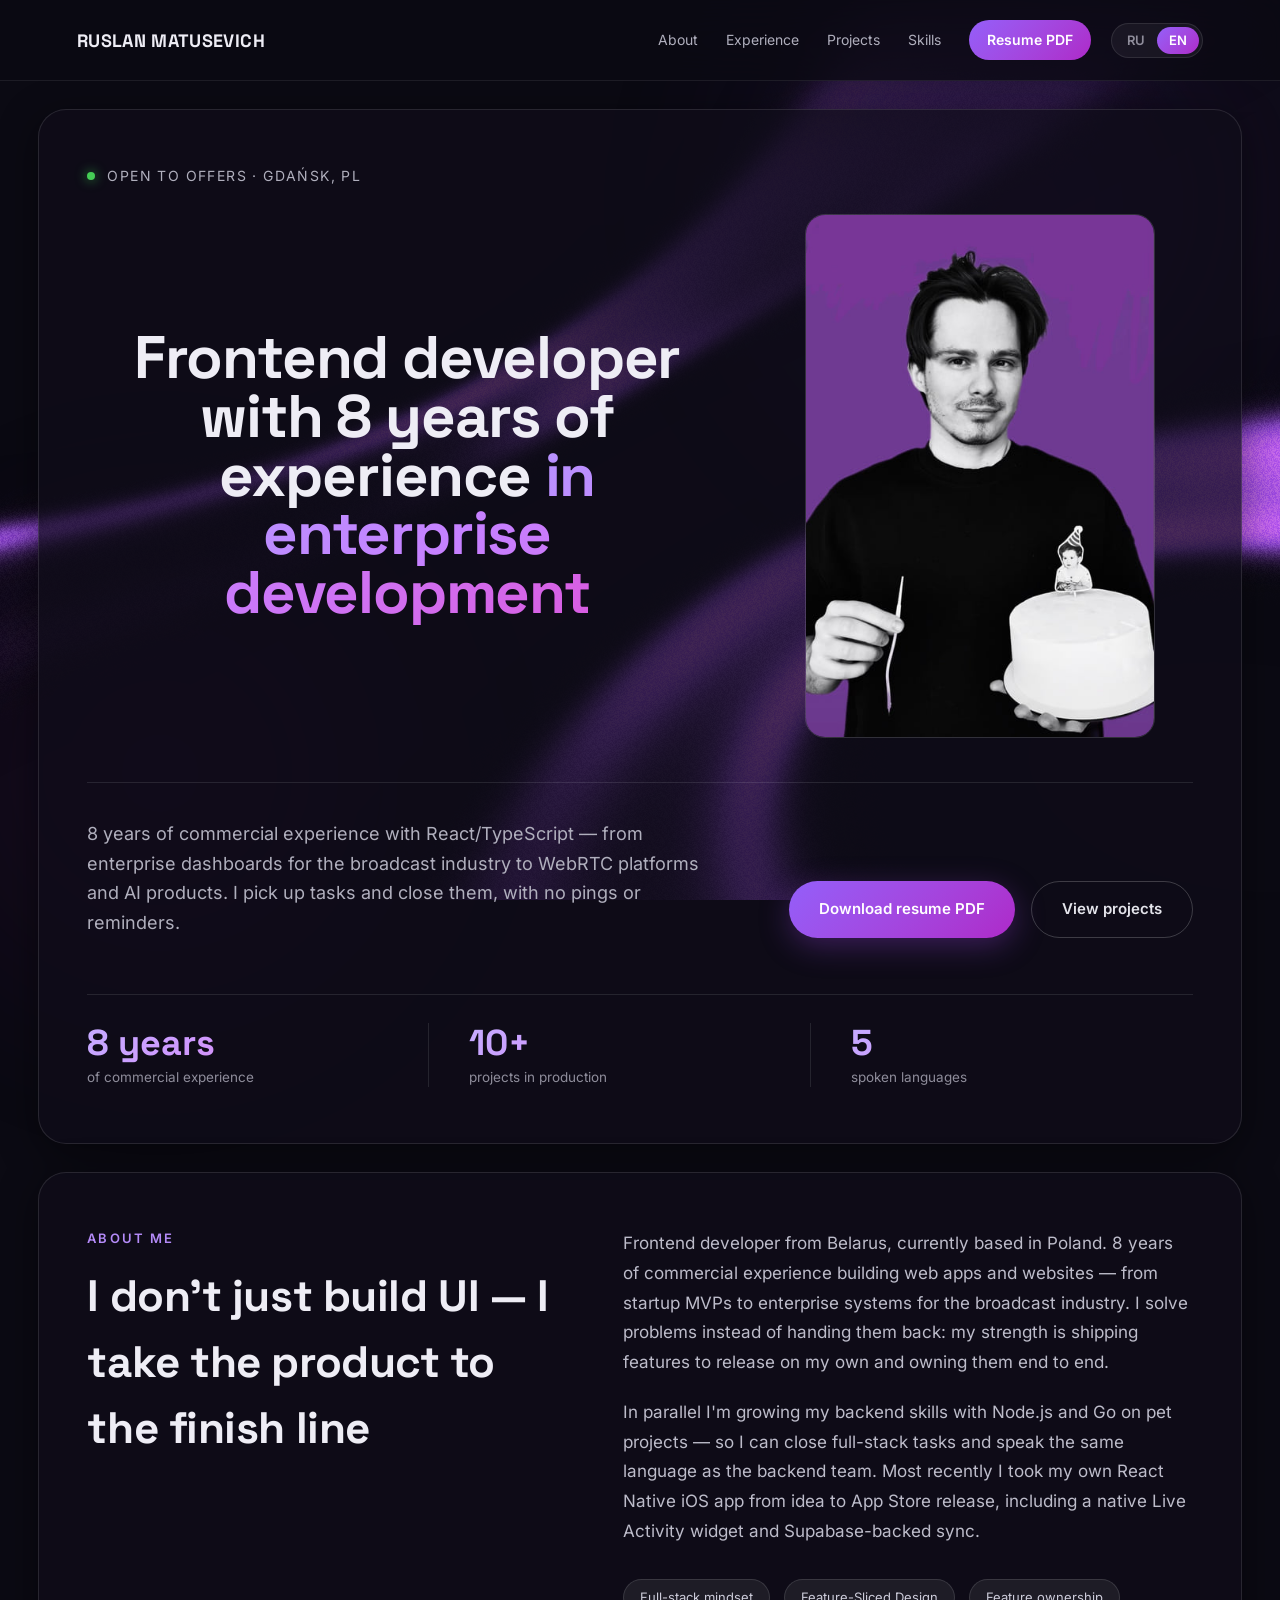
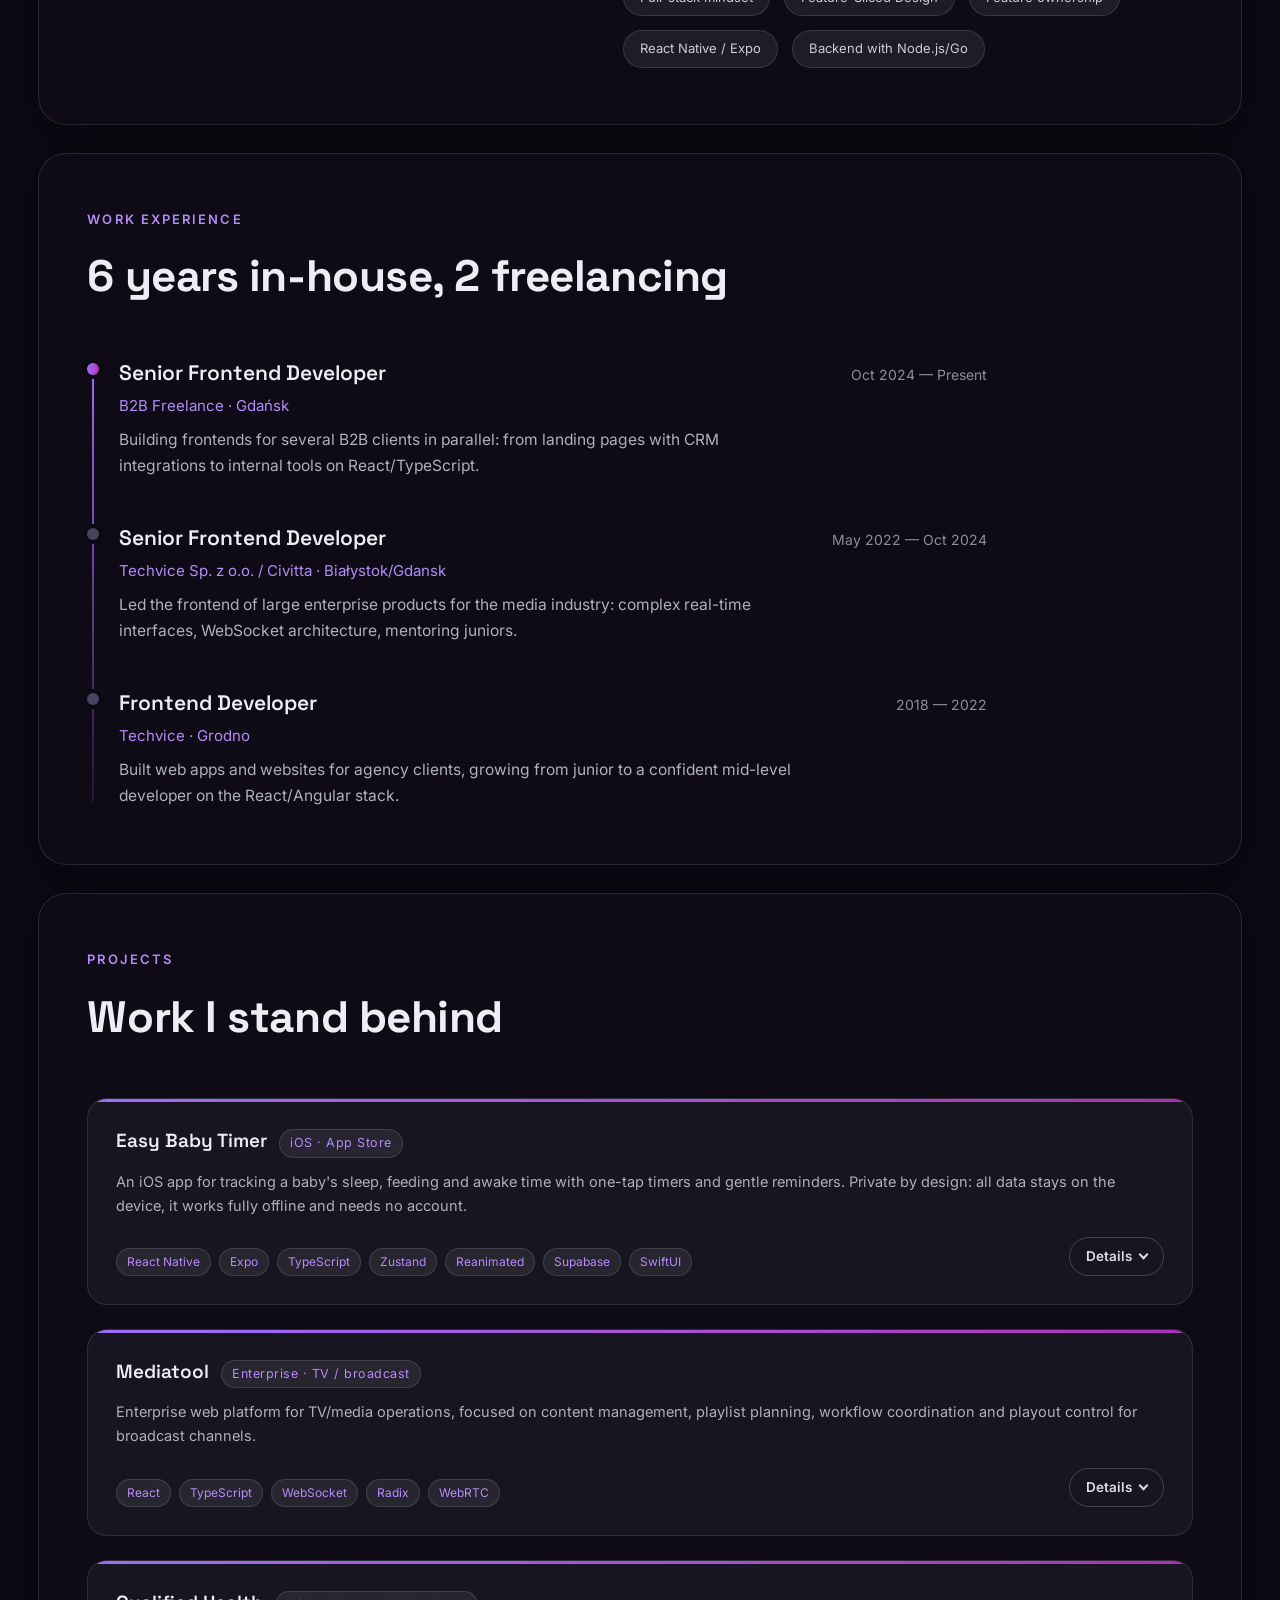
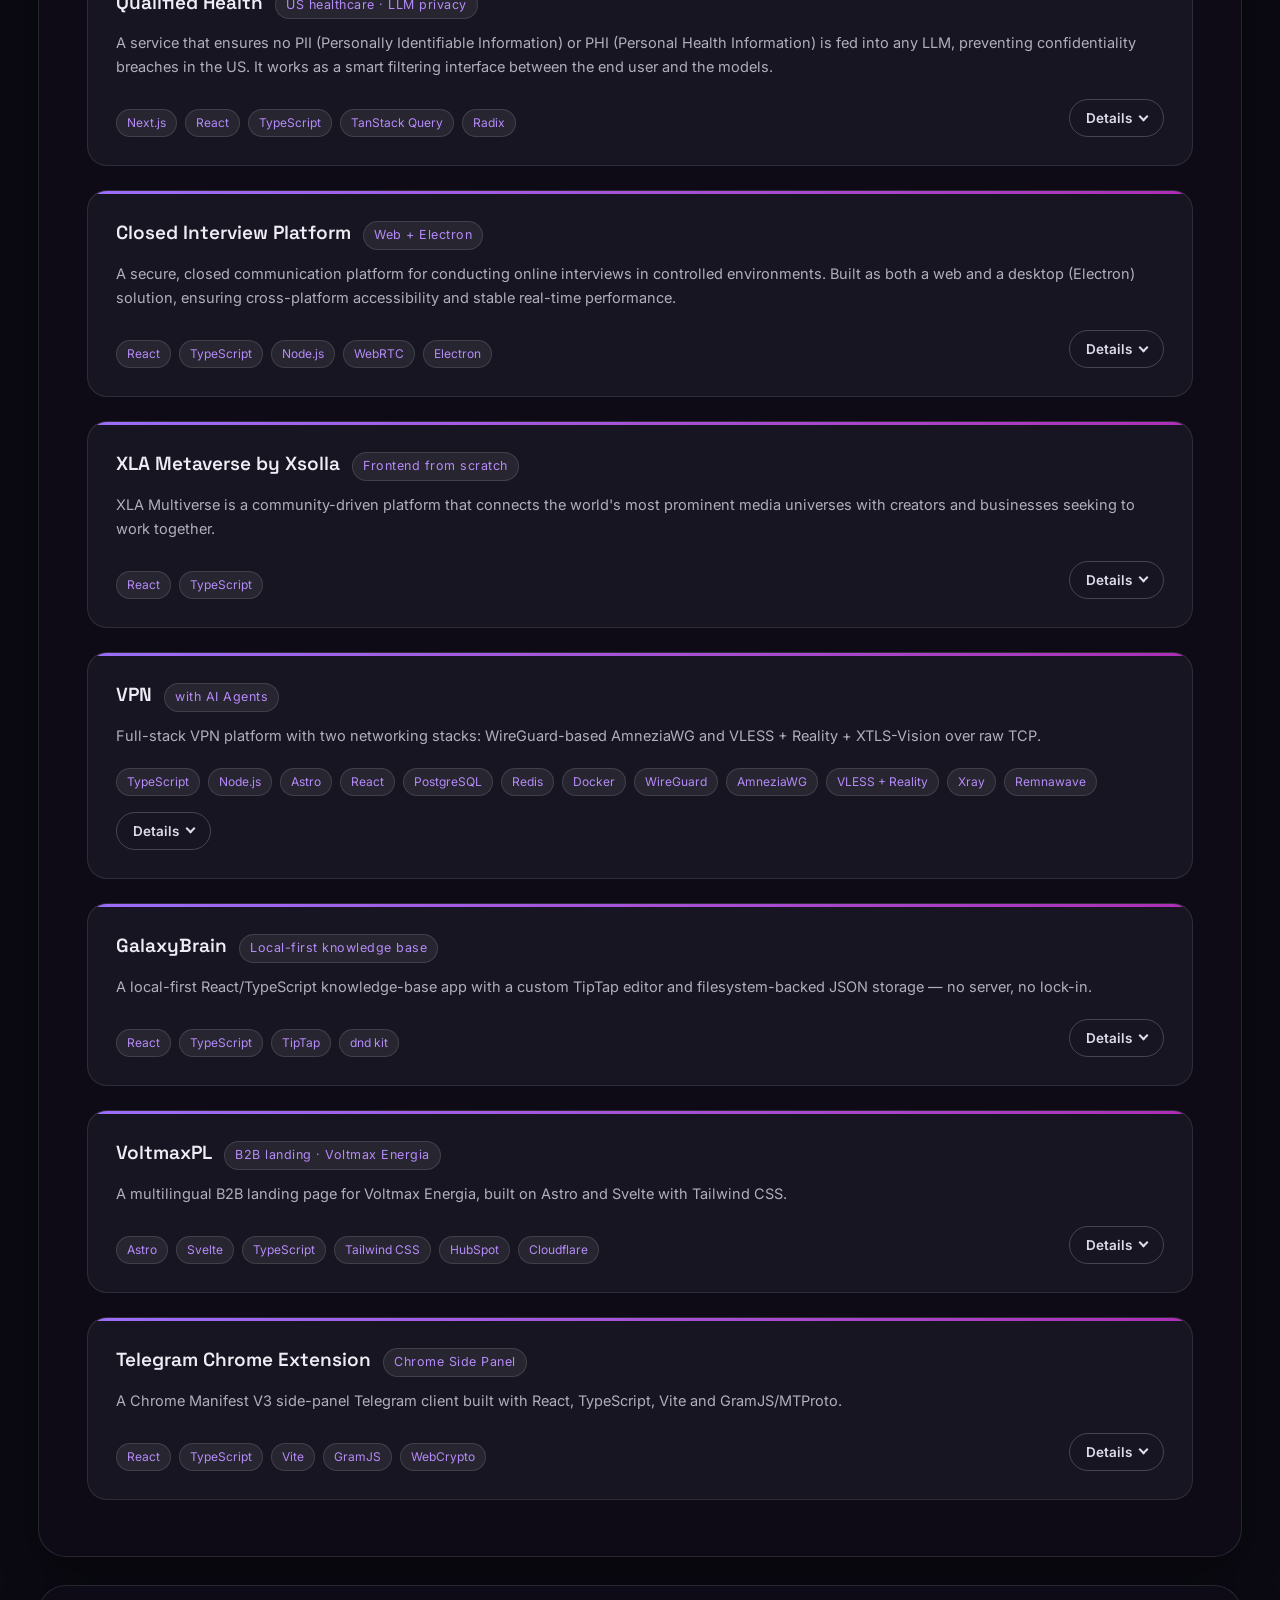
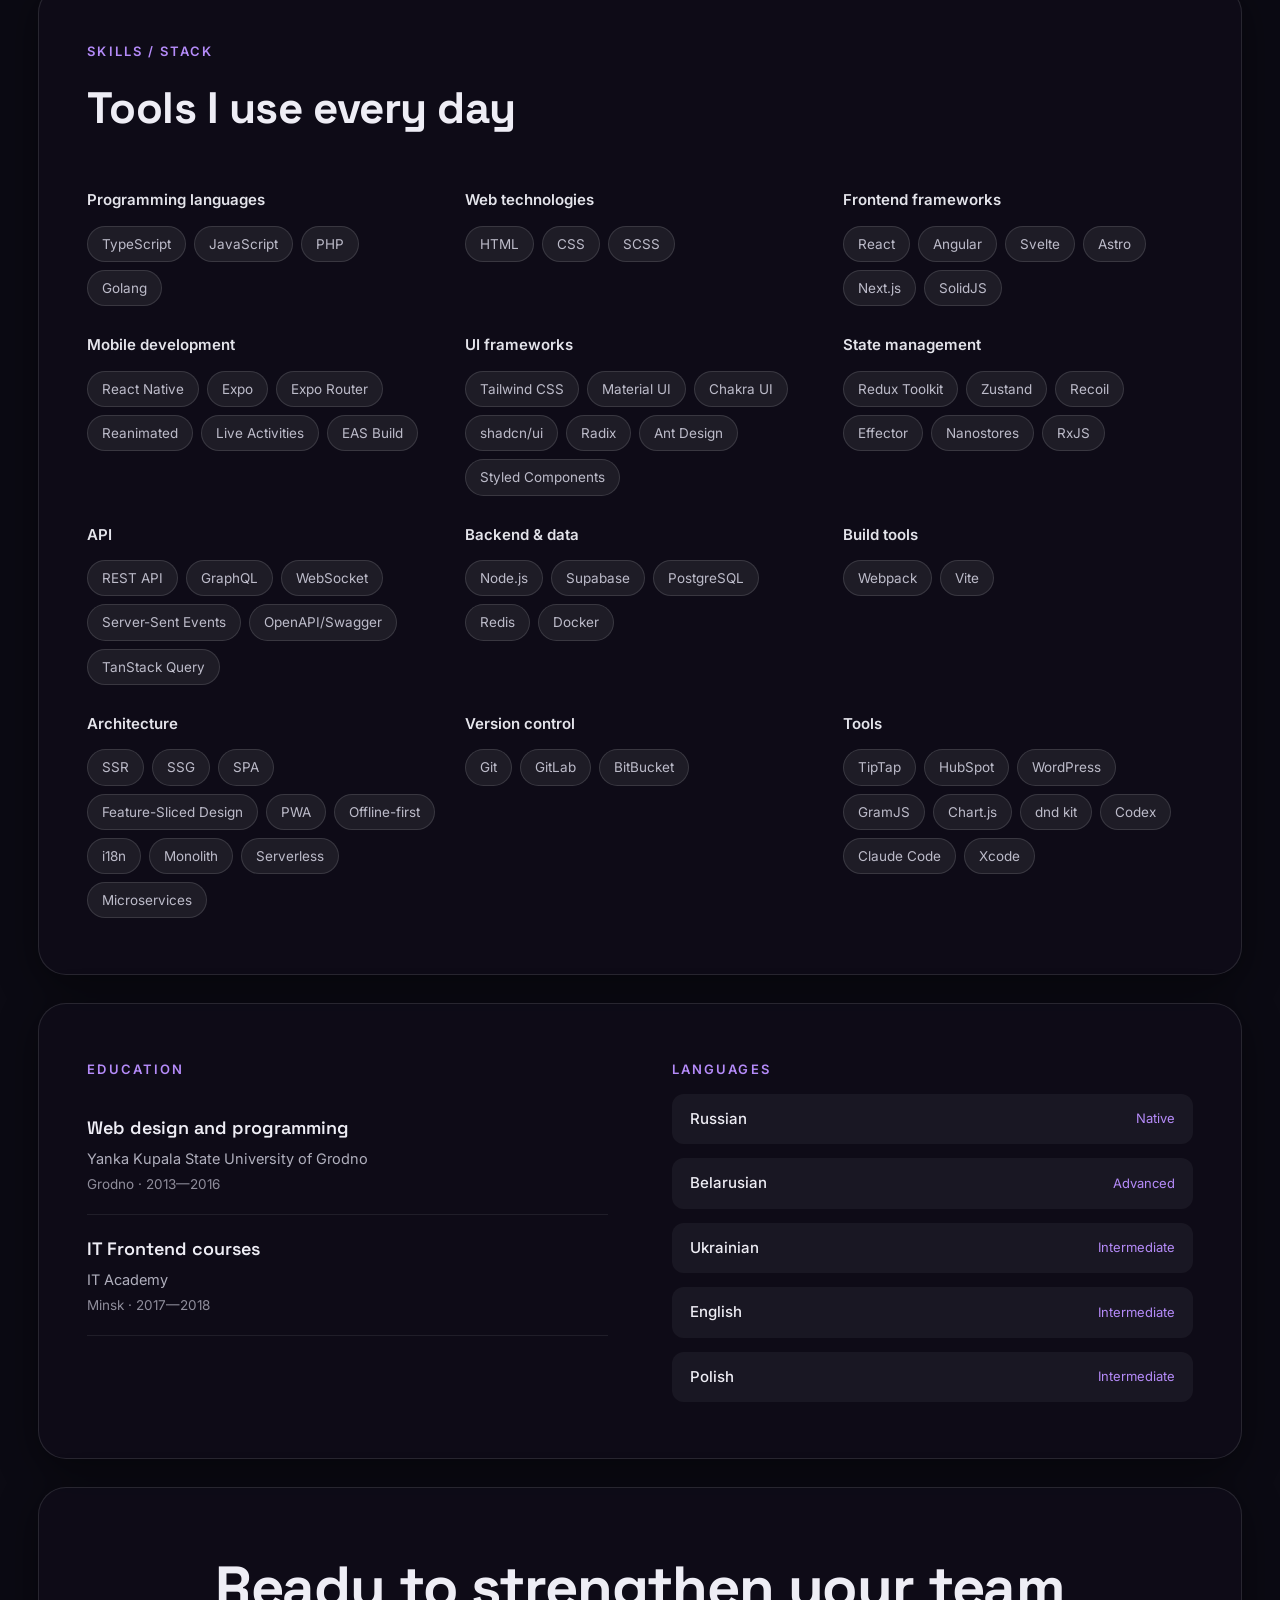
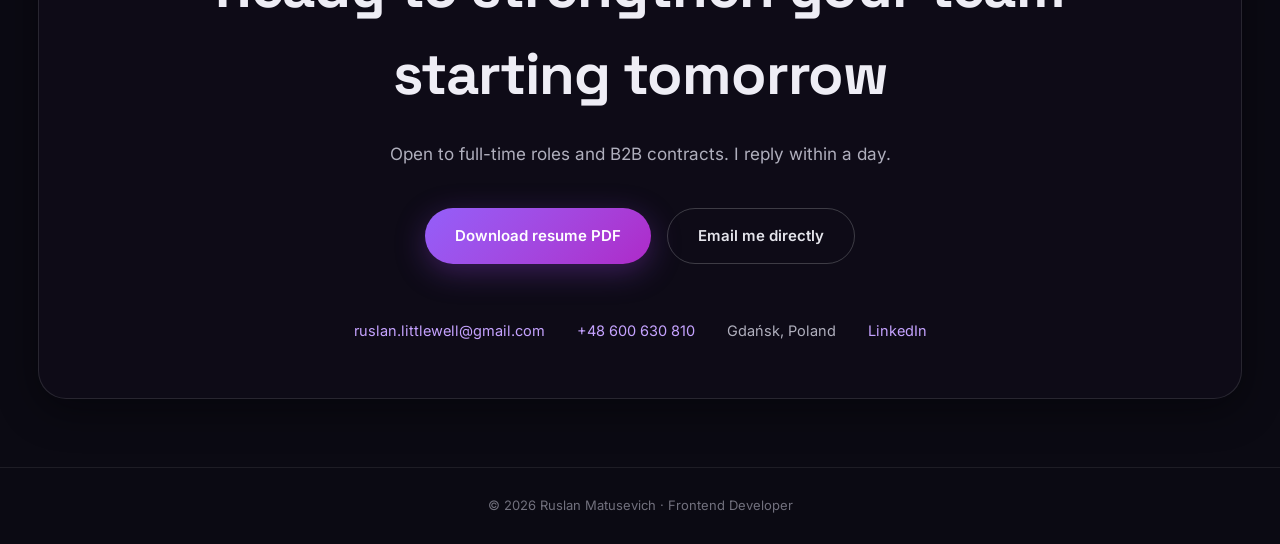
==== commit 600f45b4: "nojekyll" ====
--- a/en/index.html
+++ b/en/index.html
@@ -1 +1 @@
-<!DOCTYPE html><html lang="en"><head><meta charset="utf-8"><meta name="viewport" content="width=device-width, initial-scale=1"><meta name="generator" content="Astro v7.1.4"><title>Ruslan Matusevich — Frontend Developer</title><meta name="description" content="Frontend developer with 8 years of experience in React/TypeScript: enterprise dashboards for the broadcast industry, WebRTC platforms, AI products and a shipped React Native iOS app. Gdańsk, Poland."><link rel="canonical" href="https://ruslanlittlewell.github.io/en/"><link rel="alternate" hreflang="ru" href="https://ruslanlittlewell.github.io/"><link rel="alternate" hreflang="en" href="https://ruslanlittlewell.github.io/en/"><link rel="alternate" hreflang="x-default" href="https://ruslanlittlewell.github.io/"><link rel="icon" href="/favicon.svg" type="image/svg+xml"><meta name="theme-color" content="#17151f"><meta property="og:type" content="website"><meta property="og:title" content="Ruslan Matusevich — Frontend Developer"><meta property="og:description" content="Frontend developer with 8 years of experience in React/TypeScript: enterprise dashboards for the broadcast industry, WebRTC platforms, AI products and a shipped React Native iOS app. Gdańsk, Poland."><meta property="og:url" content="https://ruslanlittlewell.github.io/en/"><meta property="og:locale" content="en_US"><meta name="twitter:card" content="summary_large_image"><link rel="stylesheet" href="/_astro/ResumePage.BWbbr0NQ.css"></head><body><div class="page relative min-h-screen"><div class="blob blob-top pointer-events-none fixed -top-[20%] -right-[10%] z-0 h-[60vw] max-h-[900px] w-[60vw] max-w-[900px] blur-[60px]" aria-hidden="true"></div><div class="blob blob-bottom pointer-events-none fixed -bottom-[25%] -left-[15%] z-0 h-[55vw] max-h-[800px] w-[55vw] max-w-[800px] blur-[60px]" aria-hidden="true"></div><div class="page-bg pointer-events-none fixed inset-0 z-0" aria-hidden="true"><style>astro-island,astro-slot,astro-static-slot{display:contents}</style><script>(()=>{var l=(n,t)=>{let i=async()=>{await(await n())()},e=typeof t.value=="object"?t.value:void 0,s={timeout:e==null?void 0:e.timeout};"requestIdleCallback"in window?window.requestIdleCallback(i,s):setTimeout(i,s.timeout||200)};(self.Astro||(self.Astro={})).idle=l;window.dispatchEvent(new Event("astro:idle"));})();</script><script>(()=>{var g=Object.defineProperty;var w=(a,s,c)=>s in a?g(a,s,{enumerable:!0,configurable:!0,writable:!0,value:c}):a[s]=c;var l=(a,s,c)=>w(a,typeof s!="symbol"?s+"":s,c);var E=new Set(["__proto__","constructor","prototype"]);{let a={0:t=>y(t),1:t=>c(t),2:t=>new RegExp(t),3:t=>new Date(t),4:t=>new Map(c(t)),5:t=>new Set(c(t)),6:t=>BigInt(t),7:t=>new URL(t),8:t=>new Uint8Array(t),9:t=>new Uint16Array(t),10:t=>new Uint32Array(t),11:t=>Number.POSITIVE_INFINITY*t},s=t=>{let[p,e]=t;return p in a?a[p](e):void 0},c=t=>t.map(s),y=t=>typeof t!="object"||t===null?t:Object.fromEntries(Object.entries(t).map(([p,e])=>[p,s(e)]));class f extends HTMLElement{constructor(){super(...arguments);l(this,"Component");l(this,"hydrator");l(this,"hydrate",async()=>{var b;if(!this.hydrator||!this.isConnected)return;let e=(b=this.parentElement)==null?void 0:b.closest("astro-island[ssr]");if(e){e.addEventListener("astro:hydrate",this.hydrate,{once:!0});return}let r=this.querySelectorAll("astro-slot"),n={},d=this.querySelectorAll("template[data-astro-template]");for(let o of d){let i=o.closest(this.tagName);i!=null&&i.isSameNode(this)&&(n[o.getAttribute("data-astro-template")||"default"]=o.innerHTML,o.remove())}for(let o of r){let i=o.closest(this.tagName);i!=null&&i.isSameNode(this)&&(n[o.getAttribute("name")||"default"]=o.innerHTML)}let u;try{u=this.hasAttribute("props")?y(JSON.parse(this.getAttribute("props"))):{}}catch(o){let i=this.getAttribute("component-url")||"<unknown>",v=this.getAttribute("component-export");throw v&&(i+=` (export ${v})`),console.error(`[hydrate] Error parsing props for component ${i}`,this.getAttribute("props"),o),o}let h;await this.hydrator(this)(this.Component,u,n,{client:this.getAttribute("client")}),this.removeAttribute("ssr"),this.dispatchEvent(new CustomEvent("astro:hydrate"))});l(this,"unmount",()=>{this.isConnected||this.dispatchEvent(new CustomEvent("astro:unmount"))})}disconnectedCallback(){document.removeEventListener("astro:after-swap",this.unmount),document.addEventListener("astro:after-swap",this.unmount,{once:!0})}connectedCallback(){if(!this.hasAttribute("await-children")||document.readyState==="interactive"||document.readyState==="complete")this.childrenConnectedCallback();else{let e=()=>{document.removeEventListener("DOMContentLoaded",e),r.disconnect(),this.childrenConnectedCallback()},r=new MutationObserver(()=>{var n;((n=this.lastChild)==null?void 0:n.nodeType)===Node.COMMENT_NODE&&this.lastChild.nodeValue==="astro:end"&&(this.lastChild.remove(),e())});r.observe(this,{childList:!0}),document.addEventListener("DOMContentLoaded",e)}}async childrenConnectedCallback(){let e=this.getAttribute("before-hydration-url");e&&await import(e),this.start()}getRetryImportUrl(e){let r=new URL(e,document.baseURI);return r.searchParams.set("astro-retry",Date.now().toString()),r.toString()}async importWithRetry(e){try{return await import(e)}catch(r){return await new Promise(n=>setTimeout(n,1e3)),import(this.getRetryImportUrl(e))}}handleHydrationError(e){let r=this.getAttribute("component-url"),n=new CustomEvent("astro:hydration-error",{cancelable:!0,bubbles:!0,composed:!0,detail:{error:e,componentUrl:r}});this.dispatchEvent(n)&&console.error(`[astro-island] Error hydrating ${r}`,e)}async start(){let e=JSON.parse(this.getAttribute("opts")),r=this.getAttribute("client");if(Astro[r]===void 0){window.addEventListener(`astro:${r}`,()=>this.start(),{once:!0});return}try{await Astro[r](async()=>{let n=this.getAttribute("renderer-url");try{let[d,{default:u}]=await Promise.all([this.importWithRetry(this.getAttribute("component-url")),n?this.importWithRetry(n):Promise.resolve({default:()=>()=>{}})]),h=this.getAttribute("component-export")||"default";if(h.includes(".")){this.Component=d;for(let m of h.split(".")){if(E.has(m)||!this.Component||typeof this.Component!="object"&&typeof this.Component!="function"||!Object.hasOwn(this.Component,m))throw new Error(`Invalid component export path: ${h}`);this.Component=this.Component[m]}}else{if(E.has(h))throw new Error(`Invalid component export path: ${h}`);this.Component=d[h]}return this.hydrator=u,this.hydrate}catch(d){return this.handleHydrationError(d),()=>{}}},e,this)}catch(n){this.handleHydrationError(n)}}attributeChangedCallback(){this.hydrate()}}l(f,"observedAttributes",["props"]),customElements.get("astro-island")||customElements.define("astro-island",f)}})();</script><astro-island uid="1RkktB" prefix="r10" component-url="/_astro/ColorBends.BldYzZcF.js" component-export="default" renderer-url="/_astro/client.bxcwkfp-.js" props="{&quot;colors&quot;:[1,[[0,&quot;#A855F7&quot;]]],&quot;speed&quot;:[0,0.2],&quot;frequency&quot;:[0,1],&quot;noise&quot;:[0,0.15],&quot;bandWidth&quot;:[0,6],&quot;rotation&quot;:[0,90],&quot;fadeTop&quot;:[0,0.5],&quot;iterations&quot;:[0,1],&quot;intensity&quot;:[0,1.3]}" ssr client="idle" opts="{&quot;name&quot;:&quot;ColorBends&quot;,&quot;value&quot;:true}" await-children><div class="relative h-full w-full overflow-hidden" style="mask-image:linear-gradient(to bottom, transparent 0%, #000 50%);-webkit-mask-image:linear-gradient(to bottom, transparent 0%, #000 50%)"></div><!--astro:end--></astro-island></div><script>(()=>{var e=async t=>{await(await t())()};(self.Astro||(self.Astro={})).load=e;window.dispatchEvent(new Event("astro:load"));})();</script><astro-island uid="1shxPl" prefix="r11" component-url="/_astro/Header.DTFOL811.js" component-export="default" renderer-url="/_astro/client.bxcwkfp-.js" props="{&quot;locale&quot;:[0,&quot;en&quot;],&quot;nav&quot;:[0,{&quot;about&quot;:[0,&quot;About&quot;],&quot;experience&quot;:[0,&quot;Experience&quot;],&quot;projects&quot;:[0,&quot;Projects&quot;],&quot;skills&quot;:[0,&quot;Skills&quot;],&quot;resume&quot;:[0,&quot;Resume PDF&quot;],&quot;menu&quot;:[0,&quot;Open menu&quot;]}],&quot;brand&quot;:[0,&quot;RUSLAN MATUSEVICH&quot;]}" ssr client="load" opts="{&quot;name&quot;:&quot;Header&quot;,&quot;value&quot;:true}" await-children><header class="site-header sticky top-0 z-50 flex items-center justify-between gap-5 border-b border-white/8 bg-[oklch(0.15_0.02_290/0.75)] px-4 py-4 backdrop-blur-xl sm:px-6 lg:px-[6vw] lg:py-5"><a class="font-display text-[18px] font-bold tracking-[0.02em] whitespace-nowrap" href="/en/">RUSLAN MATUSEVICH</a><div class="flex items-center gap-4 lg:gap-5"><nav class="hidden absolute inset-x-0 top-full flex-col items-stretch gap-1 border-b border-white/10 bg-[oklch(0.15_0.02_290/0.97)] px-4 pt-4 pb-5 backdrop-blur-xl nav:static nav:flex nav:flex-row nav:items-center nav:gap-7 nav:border-0 nav:bg-transparent nav:p-0 nav:backdrop-blur-none" aria-label="RUSLAN MATUSEVICH"><a class="border-b border-white/8 px-1 py-3 text-base text-dim transition hover:text-fg nav:border-0 nav:p-0 nav:text-sm" href="#about">About</a><a class="border-b border-white/8 px-1 py-3 text-base text-dim transition hover:text-fg nav:border-0 nav:p-0 nav:text-sm" href="#experience">Experience</a><a class="border-b border-white/8 px-1 py-3 text-base text-dim transition hover:text-fg nav:border-0 nav:p-0 nav:text-sm" href="#projects">Projects</a><a class="border-b border-white/8 px-1 py-3 text-base text-dim transition hover:text-fg nav:border-0 nav:p-0 nav:text-sm" href="#skills">Skills</a><a class="grad-brand mt-3 cursor-pointer rounded-full px-[18px] py-3.5 text-[15px] font-semibold text-white transition hover:brightness-110 nav:mt-0 nav:py-2.5 nav:text-sm" href="/RuslanMatusevich_06-2026.pdf" download="RuslanMatusevich_06-2026.pdf">Resume PDF</a></nav><div class="inline-flex items-center rounded-full border border-white/10 bg-white/5 p-[3px]" role="group" aria-label="Language"><a class="rounded-full px-3 py-[7px] text-[13px] leading-none font-semibold transition text-dimmer hover:text-fg" href="/" hrefLang="ru">RU</a><a class="rounded-full px-3 py-[7px] text-[13px] leading-none font-semibold transition grad-brand text-white" href="/en/" hrefLang="en" aria-current="true">EN</a></div><button type="button" class="flex h-[42px] w-[42px] cursor-pointer flex-col items-center justify-center gap-[5px] rounded-xl border border-white/20 nav:hidden" aria-expanded="false" aria-label="Open menu"><span class="block h-0.5 w-[18px] rounded-full bg-fg transition-transform "></span><span class="block h-0.5 w-[18px] rounded-full bg-fg transition-opacity "></span><span class="block h-0.5 w-[18px] rounded-full bg-fg transition-transform "></span></button></div></header><!--astro:end--></astro-island><main class="relative z-10 px-3 pt-7 pb-10 sm:px-5 lg:px-[3vw]"><section class="reveal glass section-glow relative z-10 mx-auto mb-7 w-full max-w-[1400px] rounded-[28px] px-5 py-9 sm:px-8 sm:py-12 lg:px-12 lg:py-14"><div class="mb-7 flex items-center gap-3"><span class="h-2 w-2 shrink-0 rounded-full bg-online shadow-[0_0_12px_oklch(0.75_0.2_145/0.8)]" aria-hidden="true"></span><span class="text-sm tracking-[0.1em] text-dim">OPEN TO OFFERS · GDAŃSK, PL</span></div><div class="mb-11 grid gap-10 lg:grid-cols-[minmax(0,3fr)_minmax(0,2fr)] lg:items-center"><h1 class="text-center font-display text-[clamp(34px,5vw,60px)] leading-[0.98] font-bold tracking-[-0.02em]">Frontend developer with 8 years of experience<!-- --> <span class="grad-text">in enterprise development</span></h1><div class="relative w-full max-w-[350px] justify-self-center"><div class="w-full overflow-hidden rounded-[20px] border border-white/15"><img src="/profile.jpg" alt="Ruslan Matusevich — profile photo" width="400" height="600" fetchPriority="high" class="block h-auto w-full object-cover"/></div></div></div><div class="grid gap-7 border-t border-white/10 pt-9 lg:grid-cols-[1.3fr_auto] lg:items-end"><p class="max-w-[620px] text-lg leading-[1.65] text-dim">8 years of commercial experience with React/TypeScript — from enterprise dashboards for the broadcast industry to WebRTC platforms and AI products. I pick up tasks and close them, with no pings or reminders.</p><div class="flex flex-wrap gap-4 max-sm:*:w-full"><a class="inline-flex cursor-pointer items-center justify-center gap-2 rounded-full text-[15px] font-semibold whitespace-nowrap transition grad-brand shadow-cta px-[30px] py-4 text-white hover:-translate-y-px hover:brightness-110" href="/RuslanMatusevich_06-2026.pdf" download="RuslanMatusevich_06-2026.pdf">Download resume PDF</a><a class="inline-flex cursor-pointer items-center justify-center gap-2 rounded-full text-[15px] font-semibold whitespace-nowrap transition border border-white/20 px-[30px] py-4 text-[oklch(0.92_0.01_290)] hover:border-[oklch(0.7_0.15_300)] hover:bg-white/5 hover:text-fg" href="#projects">View projects</a></div></div><div class="mt-14 grid grid-cols-2 gap-y-6 border-t border-white/10 pt-7 sm:grid-cols-3 sm:gap-x-10"><div class="sm:border-r sm:border-white/10 sm:pr-10 sm:last:border-r-0"><div class="grad-stat font-display text-4xl font-bold">8 years</div><div class="mt-1 text-[13.5px] text-dimmer">of commercial experience</div></div><div class="sm:border-r sm:border-white/10 sm:pr-10 sm:last:border-r-0"><div class="grad-stat font-display text-4xl font-bold">10+</div><div class="mt-1 text-[13.5px] text-dimmer">projects in production</div></div><div class="sm:border-r sm:border-white/10 sm:pr-10 sm:last:border-r-0"><div class="grad-stat font-display text-4xl font-bold">5</div><div class="mt-1 text-[13.5px] text-dimmer">spoken languages</div></div></div></section><section class="reveal glass section-glow relative z-10 mx-auto mb-7 w-full max-w-[1400px] rounded-[28px] px-5 py-9 sm:px-8 sm:py-12 lg:px-12 lg:py-14" id="about"><div class="grid gap-8 lg:grid-cols-[0.9fr_1.1fr] lg:items-start lg:gap-[70px]"><div><div class="mb-3.5 text-[13px] font-semibold tracking-[0.16em] text-accent">ABOUT ME</div><h2 class="font-display text-[clamp(30px,3.5vw,44px)] font-bold tracking-[-0.01em]">I don&#x27;t just build UI — I take the product to the finish line</h2></div><div><p class="text-[17px] leading-[1.75] text-muted ">Frontend developer from Belarus, currently based in Poland. 8 years of commercial experience building web apps and websites — from startup MVPs to enterprise systems for the broadcast industry. I solve problems instead of handing them back: my strength is shipping features to release on my own and owning them end to end.</p><p class="text-[17px] leading-[1.75] text-muted mt-5">In parallel I&#x27;m growing my backend skills with Node.js and Go on pet projects — so I can close full-stack tasks and speak the same language as the backend team. Most recently I took my own React Native iOS app from idea to App Store release, including a native Live Activity widget and Supabase-backed sync.</p><div class="mt-8 flex flex-wrap gap-3.5"><span class="glass-chip rounded-full px-4 py-2 text-[13px] text-[oklch(0.85_0.02_290)]">Full-stack mindset</span><span class="glass-chip rounded-full px-4 py-2 text-[13px] text-[oklch(0.85_0.02_290)]">Feature-Sliced Design</span><span class="glass-chip rounded-full px-4 py-2 text-[13px] text-[oklch(0.85_0.02_290)]">Feature ownership</span><span class="glass-chip rounded-full px-4 py-2 text-[13px] text-[oklch(0.85_0.02_290)]">React Native / Expo</span><span class="glass-chip rounded-full px-4 py-2 text-[13px] text-[oklch(0.85_0.02_290)]">Backend with Node.js/Go</span></div></div></div></section><section class="reveal glass section-glow relative z-10 mx-auto mb-7 w-full max-w-[1400px] rounded-[28px] px-5 py-9 sm:px-8 sm:py-12 lg:px-12 lg:py-14" id="experience"><div class="mb-3.5 text-[13px] font-semibold tracking-[0.16em] text-accent">WORK EXPERIENCE</div><h2 class="mb-10 font-display text-[clamp(30px,3.5vw,44px)] font-bold tracking-[-0.01em] lg:mb-12">6 years in-house, 2 freelancing</h2><div class="relative max-w-[900px] pl-8"><span class="timeline-line absolute top-1.5 bottom-1.5 left-[5px] w-0.5" aria-hidden="true"></span><article class="relative "><span class="absolute top-1.5 -left-8 h-3 w-3 rounded-full ring-4 ring-bg grad-line" aria-hidden="true"></span><div class="mb-1.5 flex flex-wrap items-baseline justify-between gap-2"><h3 class="font-display text-[21px] font-semibold">Senior Frontend Developer</h3><span class="text-sm text-dimmer">Oct 2024 — Present</span></div><div class="mb-2.5 text-[15px] text-accent">B2B Freelance<!-- --> · <!-- -->Gdańsk</div><p class="max-w-[680px] text-[15.5px] leading-[1.65] text-dim">Building frontends for several B2B clients in parallel: from landing pages with CRM integrations to internal tools on React/TypeScript.</p></article><article class="relative mt-11"><span class="absolute top-1.5 -left-8 h-3 w-3 rounded-full ring-4 ring-bg bg-[oklch(0.4_0.05_290)]" aria-hidden="true"></span><div class="mb-1.5 flex flex-wrap items-baseline justify-between gap-2"><h3 class="font-display text-[21px] font-semibold">Senior Frontend Developer</h3><span class="text-sm text-dimmer">May 2022 — Oct 2024</span></div><div class="mb-2.5 text-[15px] text-accent">Techvice Sp. z o.o. / Civitta<!-- --> · <!-- -->Białystok/Gdansk</div><p class="max-w-[680px] text-[15.5px] leading-[1.65] text-dim">Led the frontend of large enterprise products for the media industry: complex real-time interfaces, WebSocket architecture, mentoring juniors.</p></article><article class="relative mt-11"><span class="absolute top-1.5 -left-8 h-3 w-3 rounded-full ring-4 ring-bg bg-[oklch(0.4_0.05_290)]" aria-hidden="true"></span><div class="mb-1.5 flex flex-wrap items-baseline justify-between gap-2"><h3 class="font-display text-[21px] font-semibold">Frontend Developer</h3><span class="text-sm text-dimmer">2018 — 2022</span></div><div class="mb-2.5 text-[15px] text-accent">Techvice<!-- --> · <!-- -->Grodno</div><p class="max-w-[680px] text-[15.5px] leading-[1.65] text-dim">Built web apps and websites for agency clients, growing from junior to a confident mid-level developer on the React/Angular stack.</p></article></div></section><section class="reveal glass section-glow relative z-10 mx-auto mb-7 w-full max-w-[1400px] rounded-[28px] px-5 py-9 sm:px-8 sm:py-12 lg:px-12 lg:py-14" id="projects"><div class="mb-3.5 text-[13px] font-semibold tracking-[0.16em] text-accent">PROJECTS</div><h2 class="mb-10 font-display text-[clamp(30px,3.5vw,44px)] font-bold tracking-[-0.01em] lg:mb-12">Work I stand behind</h2><div class="grid items-start gap-6"><article class="glass-soft relative flex flex-col overflow-hidden rounded-[20px] p-7 transition-colors hover:border-[oklch(0.6_0.15_300/0.5)] hover:bg-white/8"><span class="grad-line absolute inset-x-0 top-0 h-[3px]" aria-hidden="true"></span><header class="mb-3 flex flex-wrap items-baseline gap-x-3 gap-y-1.5"><h3 class="font-display text-[19px] font-semibold">Easy Baby Timer</h3><span class="glass-chip rounded-full border-[oklch(0.6_0.15_300/0.35)] px-2.5 py-1 text-[12.5px] tracking-[0.04em] text-accent">iOS · App Store</span></header><p class="text-[14.5px] leading-[1.65] text-dim">An iOS app for tracking a baby&#x27;s sleep, feeding and awake time with one-tap timers and gentle reminders. Private by design: all data stays on the device, it works fully offline and needs no account.</p><div class="project-details mt-4.5 border-t border-white/8 pt-4.5" id="project-0-details" hidden=""><p class="text-[14.5px] leading-[1.65] text-dim ">Built solo with React Native and Expo, from the first prototype to the App Store release. The interface is fully translated into 5 languages and switchable in-app at any time.</p><p class="text-[14.5px] leading-[1.65] text-dim mt-3.5">The most interesting part was the native layer: a SwiftUI Live Activity widget that shows a running timer in the Dynamic Island and on the Lock Screen, plus optional multi-parent sync on Supabase with row-level security — while the app stays fully usable offline.</p><h4 class="mt-5 mb-3 text-[13px] font-semibold tracking-[0.08em] text-accent uppercase">Key features</h4><ul class="flex flex-col gap-2.5"><li class="relative pl-[18px] text-sm leading-[1.55] text-dim before:absolute before:top-2 before:left-0 before:h-[5px] before:w-[5px] before:rounded-full before:bg-accent before:content-[&#x27;&#x27;]">One-tap timers for sleep, feeding and awake time</li><li class="relative pl-[18px] text-sm leading-[1.55] text-dim before:absolute before:top-2 before:left-0 before:h-[5px] before:w-[5px] before:rounded-full before:bg-accent before:content-[&#x27;&#x27;]">Live Activity in the Dynamic Island and on the Lock Screen</li><li class="relative pl-[18px] text-sm leading-[1.55] text-dim before:absolute before:top-2 before:left-0 before:h-[5px] before:w-[5px] before:rounded-full before:bg-accent before:content-[&#x27;&#x27;]">Smart reminders based on the baby&#x27;s own schedule, with feeding auto-stop</li><li class="relative pl-[18px] text-sm leading-[1.55] text-dim before:absolute before:top-2 before:left-0 before:h-[5px] before:w-[5px] before:rounded-full before:bg-accent before:content-[&#x27;&#x27;]">Day timeline calendar, colour-coded by activity, with pinch-to-zoom from a full day down to the minute</li><li class="relative pl-[18px] text-sm leading-[1.55] text-dim before:absolute before:top-2 before:left-0 before:h-[5px] before:w-[5px] before:rounded-full before:bg-accent before:content-[&#x27;&#x27;]">Entry editing, milk amount logging and daily stats</li><li class="relative pl-[18px] text-sm leading-[1.55] text-dim before:absolute before:top-2 before:left-0 before:h-[5px] before:w-[5px] before:rounded-full before:bg-accent before:content-[&#x27;&#x27;]">Floating mini-timer that follows you across the app while a timer runs</li><li class="relative pl-[18px] text-sm leading-[1.55] text-dim before:absolute before:top-2 before:left-0 before:h-[5px] before:w-[5px] before:rounded-full before:bg-accent before:content-[&#x27;&#x27;]">Shared access to a child between parents via an invite code</li><li class="relative pl-[18px] text-sm leading-[1.55] text-dim before:absolute before:top-2 before:left-0 before:h-[5px] before:w-[5px] before:rounded-full before:bg-accent before:content-[&#x27;&#x27;]">Offline-first local storage, no account, no ads</li></ul></div><div class="mt-auto flex flex-wrap items-end justify-between gap-4 pt-5"><div class="flex flex-wrap gap-2"><span class="glass-chip rounded-full px-2.5 py-[5px] text-xs text-accent">React Native</span><span class="glass-chip rounded-full px-2.5 py-[5px] text-xs text-accent">Expo</span><span class="glass-chip rounded-full px-2.5 py-[5px] text-xs text-accent">TypeScript</span><span class="glass-chip rounded-full px-2.5 py-[5px] text-xs text-accent">Zustand</span><span class="glass-chip rounded-full px-2.5 py-[5px] text-xs text-accent">Reanimated</span><span class="glass-chip rounded-full px-2.5 py-[5px] text-xs text-accent">Supabase</span><span class="glass-chip rounded-full px-2.5 py-[5px] text-xs text-accent">SwiftUI</span></div><button type="button" class="project-toggle inline-flex shrink-0 cursor-pointer items-center gap-2 rounded-full border border-white/20 px-4 py-2 text-[13.5px] font-semibold text-[oklch(0.9_0.02_290)] transition hover:border-[oklch(0.7_0.15_300)] hover:bg-white/6 hover:text-fg" aria-expanded="false" aria-controls="project-0-details"><span class="label-more">Details</span><span class="label-less">Collapse</span><span class="chevron h-[7px] w-[7px] border-r-2 border-b-2 border-current" aria-hidden="true"></span></button></div></article><article class="glass-soft relative flex flex-col overflow-hidden rounded-[20px] p-7 transition-colors hover:border-[oklch(0.6_0.15_300/0.5)] hover:bg-white/8"><span class="grad-line absolute inset-x-0 top-0 h-[3px]" aria-hidden="true"></span><header class="mb-3 flex flex-wrap items-baseline gap-x-3 gap-y-1.5"><h3 class="font-display text-[19px] font-semibold">Mediatool</h3><span class="glass-chip rounded-full border-[oklch(0.6_0.15_300/0.35)] px-2.5 py-1 text-[12.5px] tracking-[0.04em] text-accent">Enterprise · TV / broadcast</span></header><p class="text-[14.5px] leading-[1.65] text-dim">Enterprise web platform for TV/media operations, focused on content management, playlist planning, workflow coordination and playout control for broadcast channels.</p><div class="project-details mt-4.5 border-t border-white/8 pt-4.5" id="project-1-details" hidden=""><p class="text-[14.5px] leading-[1.65] text-dim ">Developed and maintained a large-scale React-based media management platform used for planning, organizing, validating and monitoring broadcast content. The system supports complex scheduling workflows, content metadata management, live playlist operations, real-time updates, role-based access and multi-channel configuration.</p><h4 class="mt-5 mb-3 text-[13px] font-semibold tracking-[0.08em] text-accent uppercase">Key features</h4><ul class="flex flex-col gap-2.5"><li class="relative pl-[18px] text-sm leading-[1.55] text-dim before:absolute before:top-2 before:left-0 before:h-[5px] before:w-[5px] before:rounded-full before:bg-accent before:content-[&#x27;&#x27;]">Content Manager for programs, episodes, promos, commercials, IDs, blocks, metadata, segmentation, music cues and run logs</li><li class="relative pl-[18px] text-sm leading-[1.55] text-dim before:absolute before:top-2 before:left-0 before:h-[5px] before:w-[5px] before:rounded-full before:bg-accent before:content-[&#x27;&#x27;]">Planner module for building broadcast schedules with macro/micro blocks, drag-and-drop ordering, autofill/fillout tools, commercial assignment, playlist import/export, CSV/XLS downloads and schedule synchronization</li><li class="relative pl-[18px] text-sm leading-[1.55] text-dim before:absolute before:top-2 before:left-0 before:h-[5px] before:w-[5px] before:rounded-full before:bg-accent before:content-[&#x27;&#x27;]">Workflow module for task management, timelines, labels, members, assignments, live task updates, filtering, searching and task export</li><li class="relative pl-[18px] text-sm leading-[1.55] text-dim before:absolute before:top-2 before:left-0 before:h-[5px] before:w-[5px] before:rounded-full before:bg-accent before:content-[&#x27;&#x27;]">Playout module for on-air schedules, micro/macro views, dummy events, metadata, event ordering and day-level operations</li><li class="relative pl-[18px] text-sm leading-[1.55] text-dim before:absolute before:top-2 before:left-0 before:h-[5px] before:w-[5px] before:rounded-full before:bg-accent before:content-[&#x27;&#x27;]">Playlist Checker and alerting tools for damaged files, on-air status, global system alerts and operational issues</li><li class="relative pl-[18px] text-sm leading-[1.55] text-dim before:absolute before:top-2 before:left-0 before:h-[5px] before:w-[5px] before:rounded-full before:bg-accent before:content-[&#x27;&#x27;]">Live multiviewer with multiple player backends: HTML5/WebRTC, SLDP, MSE and Redge</li><li class="relative pl-[18px] text-sm leading-[1.55] text-dim before:absolute before:top-2 before:left-0 before:h-[5px] before:w-[5px] before:rounded-full before:bg-accent before:content-[&#x27;&#x27;]">Role-based navigation and permissions for planner, playout, global, admin and supervisor accounts</li><li class="relative pl-[18px] text-sm leading-[1.55] text-dim before:absolute before:top-2 before:left-0 before:h-[5px] before:w-[5px] before:rounded-full before:bg-accent before:content-[&#x27;&#x27;]">Responsive mobile experience for dashboard, workflow, live preview and event monitoring</li><li class="relative pl-[18px] text-sm leading-[1.55] text-dim before:absolute before:top-2 before:left-0 before:h-[5px] before:w-[5px] before:rounded-full before:bg-accent before:content-[&#x27;&#x27;]">Global and channel-level settings for AV, FTP, metadata, email, workflow, planner, playout and playlist checker modules</li><li class="relative pl-[18px] text-sm leading-[1.55] text-dim before:absolute before:top-2 before:left-0 before:h-[5px] before:w-[5px] before:rounded-full before:bg-accent before:content-[&#x27;&#x27;]">Real-time updates over WebSocket for planner and workflow data</li><li class="relative pl-[18px] text-sm leading-[1.55] text-dim before:absolute before:top-2 before:left-0 before:h-[5px] before:w-[5px] before:rounded-full before:bg-accent before:content-[&#x27;&#x27;]">Authentication, password recovery, user settings, profile management, notifications and two-factor flows</li></ul></div><div class="mt-auto flex flex-wrap items-end justify-between gap-4 pt-5"><div class="flex flex-wrap gap-2"><span class="glass-chip rounded-full px-2.5 py-[5px] text-xs text-accent">React</span><span class="glass-chip rounded-full px-2.5 py-[5px] text-xs text-accent">TypeScript</span><span class="glass-chip rounded-full px-2.5 py-[5px] text-xs text-accent">WebSocket</span><span class="glass-chip rounded-full px-2.5 py-[5px] text-xs text-accent">Radix</span><span class="glass-chip rounded-full px-2.5 py-[5px] text-xs text-accent">WebRTC</span></div><button type="button" class="project-toggle inline-flex shrink-0 cursor-pointer items-center gap-2 rounded-full border border-white/20 px-4 py-2 text-[13.5px] font-semibold text-[oklch(0.9_0.02_290)] transition hover:border-[oklch(0.7_0.15_300)] hover:bg-white/6 hover:text-fg" aria-expanded="false" aria-controls="project-1-details"><span class="label-more">Details</span><span class="label-less">Collapse</span><span class="chevron h-[7px] w-[7px] border-r-2 border-b-2 border-current" aria-hidden="true"></span></button></div></article><article class="glass-soft relative flex flex-col overflow-hidden rounded-[20px] p-7 transition-colors hover:border-[oklch(0.6_0.15_300/0.5)] hover:bg-white/8"><span class="grad-line absolute inset-x-0 top-0 h-[3px]" aria-hidden="true"></span><header class="mb-3 flex flex-wrap items-baseline gap-x-3 gap-y-1.5"><h3 class="font-display text-[19px] font-semibold">Qualified Health</h3><span class="glass-chip rounded-full border-[oklch(0.6_0.15_300/0.35)] px-2.5 py-1 text-[12.5px] tracking-[0.04em] text-accent">US healthcare · LLM privacy</span></header><p class="text-[14.5px] leading-[1.65] text-dim">A service that ensures no PII (Personally Identifiable Information) or PHI (Personal Health Information) is fed into any LLM, preventing confidentiality breaches in the US. It works as a smart filtering interface between the end user and the models.</p><div class="project-details mt-4.5 border-t border-white/8 pt-4.5" id="project-2-details" hidden=""><p class="text-[14.5px] leading-[1.65] text-dim ">I was responsible for developing the web applications for the project. The first is a chat application for client communication. The second is an admin panel for configuring system settings and creating or editing the filters that keep sensitive data like PII and PHI from leaking to third-party services. I also contributed to backend development.</p></div><div class="mt-auto flex flex-wrap items-end justify-between gap-4 pt-5"><div class="flex flex-wrap gap-2"><span class="glass-chip rounded-full px-2.5 py-[5px] text-xs text-accent">Next.js</span><span class="glass-chip rounded-full px-2.5 py-[5px] text-xs text-accent">React</span><span class="glass-chip rounded-full px-2.5 py-[5px] text-xs text-accent">TypeScript</span><span class="glass-chip rounded-full px-2.5 py-[5px] text-xs text-accent">TanStack Query</span><span class="glass-chip rounded-full px-2.5 py-[5px] text-xs text-accent">Radix</span></div><button type="button" class="project-toggle inline-flex shrink-0 cursor-pointer items-center gap-2 rounded-full border border-white/20 px-4 py-2 text-[13.5px] font-semibold text-[oklch(0.9_0.02_290)] transition hover:border-[oklch(0.7_0.15_300)] hover:bg-white/6 hover:text-fg" aria-expanded="false" aria-controls="project-2-details"><span class="label-more">Details</span><span class="label-less">Collapse</span><span class="chevron h-[7px] w-[7px] border-r-2 border-b-2 border-current" aria-hidden="true"></span></button></div></article><article class="glass-soft relative flex flex-col overflow-hidden rounded-[20px] p-7 transition-colors hover:border-[oklch(0.6_0.15_300/0.5)] hover:bg-white/8"><span class="grad-line absolute inset-x-0 top-0 h-[3px]" aria-hidden="true"></span><header class="mb-3 flex flex-wrap items-baseline gap-x-3 gap-y-1.5"><h3 class="font-display text-[19px] font-semibold">Closed Interview Platform</h3><span class="glass-chip rounded-full border-[oklch(0.6_0.15_300/0.35)] px-2.5 py-1 text-[12.5px] tracking-[0.04em] text-accent">Web + Electron</span></header><p class="text-[14.5px] leading-[1.65] text-dim">A secure, closed communication platform for conducting online interviews in controlled environments. Built as both a web and a desktop (Electron) solution, ensuring cross-platform accessibility and stable real-time performance.</p><div class="project-details mt-4.5 border-t border-white/8 pt-4.5" id="project-3-details" hidden=""><p class="text-[14.5px] leading-[1.65] text-dim ">I developed the system using React + TypeScript on the frontend and Node.js on the backend, with a real-time architecture based on WebRTC. The platform supports reconnectable peer sessions and multi-peer connections, allowing stable communication even under unstable network conditions.</p><p class="text-[14.5px] leading-[1.65] text-dim mt-3.5">The project required handling complex real-time state synchronization, peer lifecycle management and cross-platform packaging for Electron, with a strong focus on reliability and low-latency communication.</p><h4 class="mt-5 mb-3 text-[13px] font-semibold tracking-[0.08em] text-accent uppercase">Key features</h4><ul class="flex flex-col gap-2.5"><li class="relative pl-[18px] text-sm leading-[1.55] text-dim before:absolute before:top-2 before:left-0 before:h-[5px] before:w-[5px] before:rounded-full before:bg-accent before:content-[&#x27;&#x27;]">Creation and management of private interview rooms</li><li class="relative pl-[18px] text-sm leading-[1.55] text-dim before:absolute before:top-2 before:left-0 before:h-[5px] before:w-[5px] before:rounded-full before:bg-accent before:content-[&#x27;&#x27;]">Real-time video/audio communication over WebRTC</li><li class="relative pl-[18px] text-sm leading-[1.55] text-dim before:absolute before:top-2 before:left-0 before:h-[5px] before:w-[5px] before:rounded-full before:bg-accent before:content-[&#x27;&#x27;]">Automatic peer reconnection and multi-peer session handling</li><li class="relative pl-[18px] text-sm leading-[1.55] text-dim before:absolute before:top-2 before:left-0 before:h-[5px] before:w-[5px] before:rounded-full before:bg-accent before:content-[&#x27;&#x27;]">Internal real-time chat</li><li class="relative pl-[18px] text-sm leading-[1.55] text-dim before:absolute before:top-2 before:left-0 before:h-[5px] before:w-[5px] before:rounded-full before:bg-accent before:content-[&#x27;&#x27;]">Secure file sharing between participants</li><li class="relative pl-[18px] text-sm leading-[1.55] text-dim before:absolute before:top-2 before:left-0 before:h-[5px] before:w-[5px] before:rounded-full before:bg-accent before:content-[&#x27;&#x27;]">Simulation of system errors for testing and scenario control</li><li class="relative pl-[18px] text-sm leading-[1.55] text-dim before:absolute before:top-2 before:left-0 before:h-[5px] before:w-[5px] before:rounded-full before:bg-accent before:content-[&#x27;&#x27;]">Donation simulation mechanics within sessions</li></ul></div><div class="mt-auto flex flex-wrap items-end justify-between gap-4 pt-5"><div class="flex flex-wrap gap-2"><span class="glass-chip rounded-full px-2.5 py-[5px] text-xs text-accent">React</span><span class="glass-chip rounded-full px-2.5 py-[5px] text-xs text-accent">TypeScript</span><span class="glass-chip rounded-full px-2.5 py-[5px] text-xs text-accent">Node.js</span><span class="glass-chip rounded-full px-2.5 py-[5px] text-xs text-accent">WebRTC</span><span class="glass-chip rounded-full px-2.5 py-[5px] text-xs text-accent">Electron</span></div><button type="button" class="project-toggle inline-flex shrink-0 cursor-pointer items-center gap-2 rounded-full border border-white/20 px-4 py-2 text-[13.5px] font-semibold text-[oklch(0.9_0.02_290)] transition hover:border-[oklch(0.7_0.15_300)] hover:bg-white/6 hover:text-fg" aria-expanded="false" aria-controls="project-3-details"><span class="label-more">Details</span><span class="label-less">Collapse</span><span class="chevron h-[7px] w-[7px] border-r-2 border-b-2 border-current" aria-hidden="true"></span></button></div></article><article class="glass-soft relative flex flex-col overflow-hidden rounded-[20px] p-7 transition-colors hover:border-[oklch(0.6_0.15_300/0.5)] hover:bg-white/8"><span class="grad-line absolute inset-x-0 top-0 h-[3px]" aria-hidden="true"></span><header class="mb-3 flex flex-wrap items-baseline gap-x-3 gap-y-1.5"><h3 class="font-display text-[19px] font-semibold">XLA Metaverse by Xsolla</h3><span class="glass-chip rounded-full border-[oklch(0.6_0.15_300/0.35)] px-2.5 py-1 text-[12.5px] tracking-[0.04em] text-accent">Frontend from scratch</span></header><p class="text-[14.5px] leading-[1.65] text-dim">XLA Multiverse is a community-driven platform that connects the world&#x27;s most prominent media universes with creators and businesses seeking to work together.</p><div class="project-details mt-4.5 border-t border-white/8 pt-4.5" id="project-4-details" hidden=""><p class="text-[14.5px] leading-[1.65] text-dim ">I was responsible for developing the frontend part of the application from scratch. I worked with the backend team to set up a fast and reliable system based on autogenerated content, with a dynamic form builder that lets users conveniently compose content for their metaverses.</p><p class="text-[14.5px] leading-[1.65] text-dim mt-3.5">We also collaborated with another international team building an additional part of the system, to deliver a high-quality product for the client.</p></div><div class="mt-auto flex flex-wrap items-end justify-between gap-4 pt-5"><div class="flex flex-wrap gap-2"><span class="glass-chip rounded-full px-2.5 py-[5px] text-xs text-accent">React</span><span class="glass-chip rounded-full px-2.5 py-[5px] text-xs text-accent">TypeScript</span></div><button type="button" class="project-toggle inline-flex shrink-0 cursor-pointer items-center gap-2 rounded-full border border-white/20 px-4 py-2 text-[13.5px] font-semibold text-[oklch(0.9_0.02_290)] transition hover:border-[oklch(0.7_0.15_300)] hover:bg-white/6 hover:text-fg" aria-expanded="false" aria-controls="project-4-details"><span class="label-more">Details</span><span class="label-less">Collapse</span><span class="chevron h-[7px] w-[7px] border-r-2 border-b-2 border-current" aria-hidden="true"></span></button></div></article><article class="glass-soft relative flex flex-col overflow-hidden rounded-[20px] p-7 transition-colors hover:border-[oklch(0.6_0.15_300/0.5)] hover:bg-white/8"><span class="grad-line absolute inset-x-0 top-0 h-[3px]" aria-hidden="true"></span><header class="mb-3 flex flex-wrap items-baseline gap-x-3 gap-y-1.5"><h3 class="font-display text-[19px] font-semibold">VPN</h3><span class="glass-chip rounded-full border-[oklch(0.6_0.15_300/0.35)] px-2.5 py-1 text-[12.5px] tracking-[0.04em] text-accent">with AI Agents</span></header><p class="text-[14.5px] leading-[1.65] text-dim">Full-stack VPN platform with two networking stacks: WireGuard-based AmneziaWG and VLESS + Reality + XTLS-Vision over raw TCP.</p><div class="project-details mt-4.5 border-t border-white/8 pt-4.5" id="project-5-details" hidden=""><p class="text-[14.5px] leading-[1.65] text-dim ">Built an Astro/React website, a Telegram bot, an admin dashboard, billing webhooks, automated VPN config provisioning, traffic accounting, subscription lifecycle management and Docker-based deployment infrastructure.</p><p class="text-[14.5px] leading-[1.65] text-dim mt-3.5">Implemented AmneziaWG tunnels with WireGuard encryption and UDP obfuscation, plus a DPI-resistant VLESS + Reality + XTLS-Vision stack without WebSocket/gRPC. VLESS provisioning runs through the Remnawave REST API and Xray nodes, covering user creation, suspension and removal, persistent subscription links, and access synchronization with billing.</p></div><div class="mt-auto flex flex-wrap items-end justify-between gap-4 pt-5"><div class="flex flex-wrap gap-2"><span class="glass-chip rounded-full px-2.5 py-[5px] text-xs text-accent">TypeScript</span><span class="glass-chip rounded-full px-2.5 py-[5px] text-xs text-accent">Node.js</span><span class="glass-chip rounded-full px-2.5 py-[5px] text-xs text-accent">Astro</span><span class="glass-chip rounded-full px-2.5 py-[5px] text-xs text-accent">React</span><span class="glass-chip rounded-full px-2.5 py-[5px] text-xs text-accent">PostgreSQL</span><span class="glass-chip rounded-full px-2.5 py-[5px] text-xs text-accent">Redis</span><span class="glass-chip rounded-full px-2.5 py-[5px] text-xs text-accent">Docker</span><span class="glass-chip rounded-full px-2.5 py-[5px] text-xs text-accent">WireGuard</span><span class="glass-chip rounded-full px-2.5 py-[5px] text-xs text-accent">AmneziaWG</span><span class="glass-chip rounded-full px-2.5 py-[5px] text-xs text-accent">VLESS + Reality</span><span class="glass-chip rounded-full px-2.5 py-[5px] text-xs text-accent">Xray</span><span class="glass-chip rounded-full px-2.5 py-[5px] text-xs text-accent">Remnawave</span></div><button type="button" class="project-toggle inline-flex shrink-0 cursor-pointer items-center gap-2 rounded-full border border-white/20 px-4 py-2 text-[13.5px] font-semibold text-[oklch(0.9_0.02_290)] transition hover:border-[oklch(0.7_0.15_300)] hover:bg-white/6 hover:text-fg" aria-expanded="false" aria-controls="project-5-details"><span class="label-more">Details</span><span class="label-less">Collapse</span><span class="chevron h-[7px] w-[7px] border-r-2 border-b-2 border-current" aria-hidden="true"></span></button></div></article><article class="glass-soft relative flex flex-col overflow-hidden rounded-[20px] p-7 transition-colors hover:border-[oklch(0.6_0.15_300/0.5)] hover:bg-white/8"><span class="grad-line absolute inset-x-0 top-0 h-[3px]" aria-hidden="true"></span><header class="mb-3 flex flex-wrap items-baseline gap-x-3 gap-y-1.5"><h3 class="font-display text-[19px] font-semibold">GalaxyBrain</h3><span class="glass-chip rounded-full border-[oklch(0.6_0.15_300/0.35)] px-2.5 py-1 text-[12.5px] tracking-[0.04em] text-accent">Local-first knowledge base</span></header><p class="text-[14.5px] leading-[1.65] text-dim">A local-first React/TypeScript knowledge-base app with a custom TipTap editor and filesystem-backed JSON storage — no server, no lock-in.</p><div class="project-details mt-4.5 border-t border-white/8 pt-4.5" id="project-6-details" hidden=""><p class="text-[14.5px] leading-[1.65] text-dim ">Implemented multi-pane navigation, drag-and-drop tabs, page links, templates, computed variables, metadata aggregation and image handling.</p></div><div class="mt-auto flex flex-wrap items-end justify-between gap-4 pt-5"><div class="flex flex-wrap gap-2"><span class="glass-chip rounded-full px-2.5 py-[5px] text-xs text-accent">React</span><span class="glass-chip rounded-full px-2.5 py-[5px] text-xs text-accent">TypeScript</span><span class="glass-chip rounded-full px-2.5 py-[5px] text-xs text-accent">TipTap</span><span class="glass-chip rounded-full px-2.5 py-[5px] text-xs text-accent">dnd kit</span></div><button type="button" class="project-toggle inline-flex shrink-0 cursor-pointer items-center gap-2 rounded-full border border-white/20 px-4 py-2 text-[13.5px] font-semibold text-[oklch(0.9_0.02_290)] transition hover:border-[oklch(0.7_0.15_300)] hover:bg-white/6 hover:text-fg" aria-expanded="false" aria-controls="project-6-details"><span class="label-more">Details</span><span class="label-less">Collapse</span><span class="chevron h-[7px] w-[7px] border-r-2 border-b-2 border-current" aria-hidden="true"></span></button></div></article><article class="glass-soft relative flex flex-col overflow-hidden rounded-[20px] p-7 transition-colors hover:border-[oklch(0.6_0.15_300/0.5)] hover:bg-white/8"><span class="grad-line absolute inset-x-0 top-0 h-[3px]" aria-hidden="true"></span><header class="mb-3 flex flex-wrap items-baseline gap-x-3 gap-y-1.5"><h3 class="font-display text-[19px] font-semibold">VoltmaxPL</h3><span class="glass-chip rounded-full border-[oklch(0.6_0.15_300/0.35)] px-2.5 py-1 text-[12.5px] tracking-[0.04em] text-accent">B2B landing · Voltmax Energia</span></header><p class="text-[14.5px] leading-[1.65] text-dim">A multilingual B2B landing page for Voltmax Energia, built on Astro and Svelte with Tailwind CSS.</p><div class="project-details mt-4.5 border-t border-white/8 pt-4.5" id="project-7-details" hidden=""><p class="text-[14.5px] leading-[1.65] text-dim ">Implemented an interactive energy savings calculator, multi-step lead forms, HubSpot CRM integration over OAuth, file uploads, UTM tracking, SEO setup and deployment to Cloudflare.</p></div><div class="mt-auto flex flex-wrap items-end justify-between gap-4 pt-5"><div class="flex flex-wrap gap-2"><span class="glass-chip rounded-full px-2.5 py-[5px] text-xs text-accent">Astro</span><span class="glass-chip rounded-full px-2.5 py-[5px] text-xs text-accent">Svelte</span><span class="glass-chip rounded-full px-2.5 py-[5px] text-xs text-accent">TypeScript</span><span class="glass-chip rounded-full px-2.5 py-[5px] text-xs text-accent">Tailwind CSS</span><span class="glass-chip rounded-full px-2.5 py-[5px] text-xs text-accent">HubSpot</span><span class="glass-chip rounded-full px-2.5 py-[5px] text-xs text-accent">Cloudflare</span></div><button type="button" class="project-toggle inline-flex shrink-0 cursor-pointer items-center gap-2 rounded-full border border-white/20 px-4 py-2 text-[13.5px] font-semibold text-[oklch(0.9_0.02_290)] transition hover:border-[oklch(0.7_0.15_300)] hover:bg-white/6 hover:text-fg" aria-expanded="false" aria-controls="project-7-details"><span class="label-more">Details</span><span class="label-less">Collapse</span><span class="chevron h-[7px] w-[7px] border-r-2 border-b-2 border-current" aria-hidden="true"></span></button></div></article><article class="glass-soft relative flex flex-col overflow-hidden rounded-[20px] p-7 transition-colors hover:border-[oklch(0.6_0.15_300/0.5)] hover:bg-white/8"><span class="grad-line absolute inset-x-0 top-0 h-[3px]" aria-hidden="true"></span><header class="mb-3 flex flex-wrap items-baseline gap-x-3 gap-y-1.5"><h3 class="font-display text-[19px] font-semibold">Telegram Chrome Extension</h3><span class="glass-chip rounded-full border-[oklch(0.6_0.15_300/0.35)] px-2.5 py-1 text-[12.5px] tracking-[0.04em] text-accent">Chrome Side Panel</span></header><p class="text-[14.5px] leading-[1.65] text-dim">A Chrome Manifest V3 side-panel Telegram client built with React, TypeScript, Vite and GramJS/MTProto.</p><div class="project-details mt-4.5 border-t border-white/8 pt-4.5" id="project-8-details" hidden=""><p class="text-[14.5px] leading-[1.65] text-dim ">Implemented QR/phone/2FA authentication, encrypted session storage with WebCrypto, live dialog updates, chat history pagination, rich media rendering, notifications, and message/file sending, editing and deletion.</p></div><div class="mt-auto flex flex-wrap items-end justify-between gap-4 pt-5"><div class="flex flex-wrap gap-2"><span class="glass-chip rounded-full px-2.5 py-[5px] text-xs text-accent">React</span><span class="glass-chip rounded-full px-2.5 py-[5px] text-xs text-accent">TypeScript</span><span class="glass-chip rounded-full px-2.5 py-[5px] text-xs text-accent">Vite</span><span class="glass-chip rounded-full px-2.5 py-[5px] text-xs text-accent">GramJS</span><span class="glass-chip rounded-full px-2.5 py-[5px] text-xs text-accent">WebCrypto</span></div><button type="button" class="project-toggle inline-flex shrink-0 cursor-pointer items-center gap-2 rounded-full border border-white/20 px-4 py-2 text-[13.5px] font-semibold text-[oklch(0.9_0.02_290)] transition hover:border-[oklch(0.7_0.15_300)] hover:bg-white/6 hover:text-fg" aria-expanded="false" aria-controls="project-8-details"><span class="label-more">Details</span><span class="label-less">Collapse</span><span class="chevron h-[7px] w-[7px] border-r-2 border-b-2 border-current" aria-hidden="true"></span></button></div></article></div></section><section class="reveal glass section-glow relative z-10 mx-auto mb-7 w-full max-w-[1400px] rounded-[28px] px-5 py-9 sm:px-8 sm:py-12 lg:px-12 lg:py-14" id="skills"><div class="mb-3.5 text-[13px] font-semibold tracking-[0.16em] text-accent">SKILLS / STACK</div><h2 class="mb-10 font-display text-[clamp(30px,3.5vw,44px)] font-bold tracking-[-0.01em] lg:mb-12">Tools I use every day</h2><div class="grid gap-7 sm:grid-cols-2 lg:grid-cols-3"><div><h3 class="mb-3.5 text-[15px] font-semibold text-[oklch(0.92_0.01_290)]">Programming languages</h3><div class="flex flex-wrap gap-2"><span class="glass-chip rounded-full px-3.5 py-[7px] text-[13.5px] text-muted">TypeScript</span><span class="glass-chip rounded-full px-3.5 py-[7px] text-[13.5px] text-muted">JavaScript</span><span class="glass-chip rounded-full px-3.5 py-[7px] text-[13.5px] text-muted">PHP</span><span class="glass-chip rounded-full px-3.5 py-[7px] text-[13.5px] text-muted">Golang</span></div></div><div><h3 class="mb-3.5 text-[15px] font-semibold text-[oklch(0.92_0.01_290)]">Web technologies</h3><div class="flex flex-wrap gap-2"><span class="glass-chip rounded-full px-3.5 py-[7px] text-[13.5px] text-muted">HTML</span><span class="glass-chip rounded-full px-3.5 py-[7px] text-[13.5px] text-muted">CSS</span><span class="glass-chip rounded-full px-3.5 py-[7px] text-[13.5px] text-muted">SCSS</span></div></div><div><h3 class="mb-3.5 text-[15px] font-semibold text-[oklch(0.92_0.01_290)]">Frontend frameworks</h3><div class="flex flex-wrap gap-2"><span class="glass-chip rounded-full px-3.5 py-[7px] text-[13.5px] text-muted">React</span><span class="glass-chip rounded-full px-3.5 py-[7px] text-[13.5px] text-muted">Angular</span><span class="glass-chip rounded-full px-3.5 py-[7px] text-[13.5px] text-muted">Svelte</span><span class="glass-chip rounded-full px-3.5 py-[7px] text-[13.5px] text-muted">Astro</span><span class="glass-chip rounded-full px-3.5 py-[7px] text-[13.5px] text-muted">Next.js</span><span class="glass-chip rounded-full px-3.5 py-[7px] text-[13.5px] text-muted">SolidJS</span></div></div><div><h3 class="mb-3.5 text-[15px] font-semibold text-[oklch(0.92_0.01_290)]">Mobile development</h3><div class="flex flex-wrap gap-2"><span class="glass-chip rounded-full px-3.5 py-[7px] text-[13.5px] text-muted">React Native</span><span class="glass-chip rounded-full px-3.5 py-[7px] text-[13.5px] text-muted">Expo</span><span class="glass-chip rounded-full px-3.5 py-[7px] text-[13.5px] text-muted">Expo Router</span><span class="glass-chip rounded-full px-3.5 py-[7px] text-[13.5px] text-muted">Reanimated</span><span class="glass-chip rounded-full px-3.5 py-[7px] text-[13.5px] text-muted">Live Activities</span><span class="glass-chip rounded-full px-3.5 py-[7px] text-[13.5px] text-muted">EAS Build</span></div></div><div><h3 class="mb-3.5 text-[15px] font-semibold text-[oklch(0.92_0.01_290)]">UI frameworks</h3><div class="flex flex-wrap gap-2"><span class="glass-chip rounded-full px-3.5 py-[7px] text-[13.5px] text-muted">Tailwind CSS</span><span class="glass-chip rounded-full px-3.5 py-[7px] text-[13.5px] text-muted">Material UI</span><span class="glass-chip rounded-full px-3.5 py-[7px] text-[13.5px] text-muted">Chakra UI</span><span class="glass-chip rounded-full px-3.5 py-[7px] text-[13.5px] text-muted">shadcn/ui</span><span class="glass-chip rounded-full px-3.5 py-[7px] text-[13.5px] text-muted">Radix</span><span class="glass-chip rounded-full px-3.5 py-[7px] text-[13.5px] text-muted">Ant Design</span><span class="glass-chip rounded-full px-3.5 py-[7px] text-[13.5px] text-muted">Styled Components</span></div></div><div><h3 class="mb-3.5 text-[15px] font-semibold text-[oklch(0.92_0.01_290)]">State management</h3><div class="flex flex-wrap gap-2"><span class="glass-chip rounded-full px-3.5 py-[7px] text-[13.5px] text-muted">Redux Toolkit</span><span class="glass-chip rounded-full px-3.5 py-[7px] text-[13.5px] text-muted">Zustand</span><span class="glass-chip rounded-full px-3.5 py-[7px] text-[13.5px] text-muted">Recoil</span><span class="glass-chip rounded-full px-3.5 py-[7px] text-[13.5px] text-muted">Effector</span><span class="glass-chip rounded-full px-3.5 py-[7px] text-[13.5px] text-muted">Nanostores</span><span class="glass-chip rounded-full px-3.5 py-[7px] text-[13.5px] text-muted">RxJS</span></div></div><div><h3 class="mb-3.5 text-[15px] font-semibold text-[oklch(0.92_0.01_290)]">API</h3><div class="flex flex-wrap gap-2"><span class="glass-chip rounded-full px-3.5 py-[7px] text-[13.5px] text-muted">REST API</span><span class="glass-chip rounded-full px-3.5 py-[7px] text-[13.5px] text-muted">GraphQL</span><span class="glass-chip rounded-full px-3.5 py-[7px] text-[13.5px] text-muted">WebSocket</span><span class="glass-chip rounded-full px-3.5 py-[7px] text-[13.5px] text-muted">Server-Sent Events</span><span class="glass-chip rounded-full px-3.5 py-[7px] text-[13.5px] text-muted">OpenAPI/Swagger</span><span class="glass-chip rounded-full px-3.5 py-[7px] text-[13.5px] text-muted">TanStack Query</span></div></div><div><h3 class="mb-3.5 text-[15px] font-semibold text-[oklch(0.92_0.01_290)]">Backend &amp; data</h3><div class="flex flex-wrap gap-2"><span class="glass-chip rounded-full px-3.5 py-[7px] text-[13.5px] text-muted">Node.js</span><span class="glass-chip rounded-full px-3.5 py-[7px] text-[13.5px] text-muted">Supabase</span><span class="glass-chip rounded-full px-3.5 py-[7px] text-[13.5px] text-muted">PostgreSQL</span><span class="glass-chip rounded-full px-3.5 py-[7px] text-[13.5px] text-muted">Redis</span><span class="glass-chip rounded-full px-3.5 py-[7px] text-[13.5px] text-muted">Docker</span></div></div><div><h3 class="mb-3.5 text-[15px] font-semibold text-[oklch(0.92_0.01_290)]">Build tools</h3><div class="flex flex-wrap gap-2"><span class="glass-chip rounded-full px-3.5 py-[7px] text-[13.5px] text-muted">Webpack</span><span class="glass-chip rounded-full px-3.5 py-[7px] text-[13.5px] text-muted">Vite</span></div></div><div><h3 class="mb-3.5 text-[15px] font-semibold text-[oklch(0.92_0.01_290)]">Architecture</h3><div class="flex flex-wrap gap-2"><span class="glass-chip rounded-full px-3.5 py-[7px] text-[13.5px] text-muted">SSR</span><span class="glass-chip rounded-full px-3.5 py-[7px] text-[13.5px] text-muted">SSG</span><span class="glass-chip rounded-full px-3.5 py-[7px] text-[13.5px] text-muted">SPA</span><span class="glass-chip rounded-full px-3.5 py-[7px] text-[13.5px] text-muted">Feature-Sliced Design</span><span class="glass-chip rounded-full px-3.5 py-[7px] text-[13.5px] text-muted">PWA</span><span class="glass-chip rounded-full px-3.5 py-[7px] text-[13.5px] text-muted">Offline-first</span><span class="glass-chip rounded-full px-3.5 py-[7px] text-[13.5px] text-muted">i18n</span><span class="glass-chip rounded-full px-3.5 py-[7px] text-[13.5px] text-muted">Monolith</span><span class="glass-chip rounded-full px-3.5 py-[7px] text-[13.5px] text-muted">Serverless</span><span class="glass-chip rounded-full px-3.5 py-[7px] text-[13.5px] text-muted">Microservices</span></div></div><div><h3 class="mb-3.5 text-[15px] font-semibold text-[oklch(0.92_0.01_290)]">Version control</h3><div class="flex flex-wrap gap-2"><span class="glass-chip rounded-full px-3.5 py-[7px] text-[13.5px] text-muted">Git</span><span class="glass-chip rounded-full px-3.5 py-[7px] text-[13.5px] text-muted">GitLab</span><span class="glass-chip rounded-full px-3.5 py-[7px] text-[13.5px] text-muted">BitBucket</span></div></div><div><h3 class="mb-3.5 text-[15px] font-semibold text-[oklch(0.92_0.01_290)]">Tools</h3><div class="flex flex-wrap gap-2"><span class="glass-chip rounded-full px-3.5 py-[7px] text-[13.5px] text-muted">TipTap</span><span class="glass-chip rounded-full px-3.5 py-[7px] text-[13.5px] text-muted">HubSpot</span><span class="glass-chip rounded-full px-3.5 py-[7px] text-[13.5px] text-muted">WordPress</span><span class="glass-chip rounded-full px-3.5 py-[7px] text-[13.5px] text-muted">GramJS</span><span class="glass-chip rounded-full px-3.5 py-[7px] text-[13.5px] text-muted">Chart.js</span><span class="glass-chip rounded-full px-3.5 py-[7px] text-[13.5px] text-muted">dnd kit</span><span class="glass-chip rounded-full px-3.5 py-[7px] text-[13.5px] text-muted">Codex</span><span class="glass-chip rounded-full px-3.5 py-[7px] text-[13.5px] text-muted">Claude Code</span><span class="glass-chip rounded-full px-3.5 py-[7px] text-[13.5px] text-muted">Xcode</span></div></div></div></section><section class="reveal glass section-glow relative z-10 mx-auto mb-7 w-full max-w-[1400px] rounded-[28px] px-5 py-9 sm:px-8 sm:py-12 lg:px-12 lg:py-14"><div class="grid gap-12 lg:grid-cols-2 lg:gap-16"><div><div class="mb-3.5 text-[13px] font-semibold tracking-[0.16em] text-accent">EDUCATION</div><div class="border-b border-white/8 py-5"><h3 class="mb-1.5 font-display text-lg font-semibold">Web design and programming</h3><div class="text-[14.5px] text-dim">Yanka Kupala State University of Grodno</div><div class="mt-1 text-[13.5px] text-dimmer">Grodno<!-- --> · <!-- -->2013—2016</div></div><div class="border-b border-white/8 py-5"><h3 class="mb-1.5 font-display text-lg font-semibold">IT Frontend courses</h3><div class="text-[14.5px] text-dim">IT Academy</div><div class="mt-1 text-[13.5px] text-dimmer">Minsk<!-- --> · <!-- -->2017—2018</div></div></div><div><div class="mb-3.5 text-[13px] font-semibold tracking-[0.16em] text-accent">LANGUAGES</div><div class="flex flex-col gap-3.5"><div class="flex items-center justify-between gap-4 rounded-xl bg-white/5 px-4.5 py-3.5"><span class="text-[15px] font-medium">Russian</span><span class="text-[13px] text-accent">Native</span></div><div class="flex items-center justify-between gap-4 rounded-xl bg-white/5 px-4.5 py-3.5"><span class="text-[15px] font-medium">Belarusian</span><span class="text-[13px] text-accent">Advanced</span></div><div class="flex items-center justify-between gap-4 rounded-xl bg-white/5 px-4.5 py-3.5"><span class="text-[15px] font-medium">Ukrainian</span><span class="text-[13px] text-accent">Intermediate</span></div><div class="flex items-center justify-between gap-4 rounded-xl bg-white/5 px-4.5 py-3.5"><span class="text-[15px] font-medium">English</span><span class="text-[13px] text-accent">Intermediate</span></div><div class="flex items-center justify-between gap-4 rounded-xl bg-white/5 px-4.5 py-3.5"><span class="text-[15px] font-medium">Polish</span><span class="text-[13px] text-accent">Intermediate</span></div></div></div></div></section><section class="reveal glass section-glow relative z-10 mx-auto mb-7 w-full max-w-[1400px] rounded-[28px] px-5 py-9 sm:px-8 sm:py-12 lg:px-12 lg:py-14 text-center" id="contact"><h2 class="mb-6 font-display text-[clamp(34px,5vw,58px)] font-bold tracking-[-0.02em]">Ready to strengthen your team<br/>starting tomorrow</h2><p class="mx-auto mb-10 max-w-[560px] text-[17px] text-dim">Open to full-time roles and B2B contracts. I reply within a day.</p><div class="mb-14 flex flex-wrap justify-center gap-4 max-sm:*:w-full"><a class="inline-flex cursor-pointer items-center justify-center gap-2 rounded-full text-[15px] font-semibold whitespace-nowrap transition grad-brand shadow-cta px-[30px] py-4 text-white hover:-translate-y-px hover:brightness-110" href="/RuslanMatusevich_06-2026.pdf" download="RuslanMatusevich_06-2026.pdf">Download resume PDF</a><a class="inline-flex cursor-pointer items-center justify-center gap-2 rounded-full text-[15px] font-semibold whitespace-nowrap transition border border-white/20 px-[30px] py-4 text-[oklch(0.92_0.01_290)] hover:border-[oklch(0.7_0.15_300)] hover:bg-white/5 hover:text-fg" href="mailto:ruslan.littlewell@gmail.com">Email me directly</a></div><div class="flex flex-wrap justify-center gap-x-8 gap-y-3 text-[14.5px] text-dim"><a class="text-link transition hover:text-link-hover" href="mailto:ruslan.littlewell@gmail.com">ruslan.littlewell@gmail.com</a><a class="text-link transition hover:text-link-hover" href="tel:+48600630810">+48 600 630 810</a><span>Gdańsk, Poland</span><a class="text-link transition hover:text-link-hover" href="https://www.linkedin.com/in/ruslan-matusevich/" target="_blank" rel="noopener noreferrer">LinkedIn</a></div></section></main><footer class="relative z-10 border-t border-white/8 px-4 py-7 text-center text-[13px] text-faint sm:px-6 lg:px-[6vw]">© <!-- -->2026<!-- --> <!-- -->Ruslan Matusevich · Frontend Developer</footer></div><script type="module">var e=document.querySelectorAll(`.reveal`),t=window.matchMedia(`(prefers-reduced-motion: reduce)`).matches;if(t||!(`IntersectionObserver`in window))e.forEach(e=>e.classList.add(`is-visible`));else{let t=new IntersectionObserver(e=>{e.forEach(e=>{e.isIntersecting&&(e.target.classList.add(`is-visible`),t.unobserve(e.target))})},{rootMargin:`0px 0px -10% 0px`,threshold:.05});e.forEach(e=>t.observe(e))}window.addEventListener(`beforeprint`,()=>{document.querySelectorAll(`.reveal`).forEach(e=>e.classList.add(`is-visible`))}),document.querySelectorAll(`.section-glow`).forEach(e=>{e.addEventListener(`pointermove`,t=>{let n=e.getBoundingClientRect(),r=t.clientX-n.left,i=t.clientY-n.top,a=r-n.width/2,o=i-n.height/2,s=180/Math.PI*Math.atan2(o,a)+270,c=Math.min(r,i,n.width-r,n.height-i),l=Math.max(0,Math.min(1,1-c/90));e.style.setProperty(`--border-glow-angle`,`${s}deg`),e.style.setProperty(`--border-glow-opacity`,String(l))}),e.addEventListener(`pointerleave`,()=>{e.style.setProperty(`--border-glow-opacity`,`0`)})}),document.addEventListener(`click`,e=>{let n=e.target?.closest(`.project-toggle`);if(!n)return;let r=n.getAttribute(`aria-controls`),i=r?document.getElementById(r):null;if(!i)return;let a=n.getAttribute(`aria-expanded`)===`true`;if(n.setAttribute(`aria-expanded`,String(!a)),i.getAnimations().forEach(e=>e.cancel()),t||!(`animate`in i)){i.hidden=a;return}if(a){let e=i.getBoundingClientRect().height,t=i.animate([{height:`${e}px`,opacity:1},{height:`0px`,opacity:0}],{duration:280,easing:`cubic-bezier(0.4, 0, 0.2, 1)`});i.style.overflow=`hidden`,t.onfinish=()=>{i.hidden=!0,i.style.removeProperty(`overflow`)}}else{i.hidden=!1;let e=i.scrollHeight,t=i.animate([{height:`0px`,opacity:0},{height:`${e}px`,opacity:1}],{duration:340,easing:`cubic-bezier(0.22, 1, 0.36, 1)`});i.style.overflow=`hidden`,t.onfinish=()=>{i.style.removeProperty(`overflow`)}}});</script></body></html>+<!DOCTYPE html><html lang="en"><head><meta charset="utf-8"><meta name="viewport" content="width=device-width, initial-scale=1"><meta name="generator" content="Astro v7.1.4"><title>Ruslan Matusevich — Frontend Developer</title><meta name="description" content="Frontend developer with 8 years of experience in React/TypeScript: enterprise dashboards for the broadcast industry, WebRTC platforms, AI products and a shipped React Native iOS app. Gdańsk, Poland."><link rel="canonical" href="https://ruslanlittlewell.github.io/en/"><link rel="alternate" hreflang="ru" href="https://ruslanlittlewell.github.io/"><link rel="alternate" hreflang="en" href="https://ruslanlittlewell.github.io/en/"><link rel="alternate" hreflang="x-default" href="https://ruslanlittlewell.github.io/"><link rel="icon" href="/favicon.svg" type="image/svg+xml"><meta name="theme-color" content="#17151f"><meta property="og:type" content="website"><meta property="og:title" content="Ruslan Matusevich — Frontend Developer"><meta property="og:description" content="Frontend developer with 8 years of experience in React/TypeScript: enterprise dashboards for the broadcast industry, WebRTC platforms, AI products and a shipped React Native iOS app. Gdańsk, Poland."><meta property="og:url" content="https://ruslanlittlewell.github.io/en/"><meta property="og:locale" content="en_US"><meta name="twitter:card" content="summary_large_image"><link rel="stylesheet" href="/assets/ResumePage.D_gKqbbG.css"></head><body><div class="page relative min-h-screen"><div class="blob blob-top pointer-events-none fixed -top-[20%] -right-[10%] z-0 h-[60vw] max-h-[900px] w-[60vw] max-w-[900px] blur-[60px]" aria-hidden="true"></div><div class="blob blob-bottom pointer-events-none fixed -bottom-[25%] -left-[15%] z-0 h-[55vw] max-h-[800px] w-[55vw] max-w-[800px] blur-[60px]" aria-hidden="true"></div><div class="page-bg pointer-events-none fixed inset-0 z-0" aria-hidden="true"><style>astro-island,astro-slot,astro-static-slot{display:contents}</style><script>(()=>{var l=(n,t)=>{let i=async()=>{await(await n())()},e=typeof t.value=="object"?t.value:void 0,s={timeout:e==null?void 0:e.timeout};"requestIdleCallback"in window?window.requestIdleCallback(i,s):setTimeout(i,s.timeout||200)};(self.Astro||(self.Astro={})).idle=l;window.dispatchEvent(new Event("astro:idle"));})();</script><script>(()=>{var g=Object.defineProperty;var w=(a,s,c)=>s in a?g(a,s,{enumerable:!0,configurable:!0,writable:!0,value:c}):a[s]=c;var l=(a,s,c)=>w(a,typeof s!="symbol"?s+"":s,c);var E=new Set(["__proto__","constructor","prototype"]);{let a={0:t=>y(t),1:t=>c(t),2:t=>new RegExp(t),3:t=>new Date(t),4:t=>new Map(c(t)),5:t=>new Set(c(t)),6:t=>BigInt(t),7:t=>new URL(t),8:t=>new Uint8Array(t),9:t=>new Uint16Array(t),10:t=>new Uint32Array(t),11:t=>Number.POSITIVE_INFINITY*t},s=t=>{let[p,e]=t;return p in a?a[p](e):void 0},c=t=>t.map(s),y=t=>typeof t!="object"||t===null?t:Object.fromEntries(Object.entries(t).map(([p,e])=>[p,s(e)]));class f extends HTMLElement{constructor(){super(...arguments);l(this,"Component");l(this,"hydrator");l(this,"hydrate",async()=>{var b;if(!this.hydrator||!this.isConnected)return;let e=(b=this.parentElement)==null?void 0:b.closest("astro-island[ssr]");if(e){e.addEventListener("astro:hydrate",this.hydrate,{once:!0});return}let r=this.querySelectorAll("astro-slot"),n={},d=this.querySelectorAll("template[data-astro-template]");for(let o of d){let i=o.closest(this.tagName);i!=null&&i.isSameNode(this)&&(n[o.getAttribute("data-astro-template")||"default"]=o.innerHTML,o.remove())}for(let o of r){let i=o.closest(this.tagName);i!=null&&i.isSameNode(this)&&(n[o.getAttribute("name")||"default"]=o.innerHTML)}let u;try{u=this.hasAttribute("props")?y(JSON.parse(this.getAttribute("props"))):{}}catch(o){let i=this.getAttribute("component-url")||"<unknown>",v=this.getAttribute("component-export");throw v&&(i+=` (export ${v})`),console.error(`[hydrate] Error parsing props for component ${i}`,this.getAttribute("props"),o),o}let h;await this.hydrator(this)(this.Component,u,n,{client:this.getAttribute("client")}),this.removeAttribute("ssr"),this.dispatchEvent(new CustomEvent("astro:hydrate"))});l(this,"unmount",()=>{this.isConnected||this.dispatchEvent(new CustomEvent("astro:unmount"))})}disconnectedCallback(){document.removeEventListener("astro:after-swap",this.unmount),document.addEventListener("astro:after-swap",this.unmount,{once:!0})}connectedCallback(){if(!this.hasAttribute("await-children")||document.readyState==="interactive"||document.readyState==="complete")this.childrenConnectedCallback();else{let e=()=>{document.removeEventListener("DOMContentLoaded",e),r.disconnect(),this.childrenConnectedCallback()},r=new MutationObserver(()=>{var n;((n=this.lastChild)==null?void 0:n.nodeType)===Node.COMMENT_NODE&&this.lastChild.nodeValue==="astro:end"&&(this.lastChild.remove(),e())});r.observe(this,{childList:!0}),document.addEventListener("DOMContentLoaded",e)}}async childrenConnectedCallback(){let e=this.getAttribute("before-hydration-url");e&&await import(e),this.start()}getRetryImportUrl(e){let r=new URL(e,document.baseURI);return r.searchParams.set("astro-retry",Date.now().toString()),r.toString()}async importWithRetry(e){try{return await import(e)}catch(r){return await new Promise(n=>setTimeout(n,1e3)),import(this.getRetryImportUrl(e))}}handleHydrationError(e){let r=this.getAttribute("component-url"),n=new CustomEvent("astro:hydration-error",{cancelable:!0,bubbles:!0,composed:!0,detail:{error:e,componentUrl:r}});this.dispatchEvent(n)&&console.error(`[astro-island] Error hydrating ${r}`,e)}async start(){let e=JSON.parse(this.getAttribute("opts")),r=this.getAttribute("client");if(Astro[r]===void 0){window.addEventListener(`astro:${r}`,()=>this.start(),{once:!0});return}try{await Astro[r](async()=>{let n=this.getAttribute("renderer-url");try{let[d,{default:u}]=await Promise.all([this.importWithRetry(this.getAttribute("component-url")),n?this.importWithRetry(n):Promise.resolve({default:()=>()=>{}})]),h=this.getAttribute("component-export")||"default";if(h.includes(".")){this.Component=d;for(let m of h.split(".")){if(E.has(m)||!this.Component||typeof this.Component!="object"&&typeof this.Component!="function"||!Object.hasOwn(this.Component,m))throw new Error(`Invalid component export path: ${h}`);this.Component=this.Component[m]}}else{if(E.has(h))throw new Error(`Invalid component export path: ${h}`);this.Component=d[h]}return this.hydrator=u,this.hydrate}catch(d){return this.handleHydrationError(d),()=>{}}},e,this)}catch(n){this.handleHydrationError(n)}}attributeChangedCallback(){this.hydrate()}}l(f,"observedAttributes",["props"]),customElements.get("astro-island")||customElements.define("astro-island",f)}})();</script><astro-island uid="1RkktB" prefix="r10" component-url="/assets/ColorBends.BldYzZcF.js" component-export="default" renderer-url="/assets/client.bxcwkfp-.js" props="{&quot;colors&quot;:[1,[[0,&quot;#A855F7&quot;]]],&quot;speed&quot;:[0,0.2],&quot;frequency&quot;:[0,1],&quot;noise&quot;:[0,0.15],&quot;bandWidth&quot;:[0,6],&quot;rotation&quot;:[0,90],&quot;fadeTop&quot;:[0,0.5],&quot;iterations&quot;:[0,1],&quot;intensity&quot;:[0,1.3]}" ssr client="idle" opts="{&quot;name&quot;:&quot;ColorBends&quot;,&quot;value&quot;:true}" await-children><div class="relative h-full w-full overflow-hidden" style="mask-image:linear-gradient(to bottom, transparent 0%, #000 50%);-webkit-mask-image:linear-gradient(to bottom, transparent 0%, #000 50%)"></div><!--astro:end--></astro-island></div><script>(()=>{var e=async t=>{await(await t())()};(self.Astro||(self.Astro={})).load=e;window.dispatchEvent(new Event("astro:load"));})();</script><astro-island uid="1shxPl" prefix="r11" component-url="/assets/Header.DTFOL811.js" component-export="default" renderer-url="/assets/client.bxcwkfp-.js" props="{&quot;locale&quot;:[0,&quot;en&quot;],&quot;nav&quot;:[0,{&quot;about&quot;:[0,&quot;About&quot;],&quot;experience&quot;:[0,&quot;Experience&quot;],&quot;projects&quot;:[0,&quot;Projects&quot;],&quot;skills&quot;:[0,&quot;Skills&quot;],&quot;resume&quot;:[0,&quot;Resume PDF&quot;],&quot;menu&quot;:[0,&quot;Open menu&quot;]}],&quot;brand&quot;:[0,&quot;RUSLAN MATUSEVICH&quot;]}" ssr client="load" opts="{&quot;name&quot;:&quot;Header&quot;,&quot;value&quot;:true}" await-children><header class="site-header sticky top-0 z-50 flex items-center justify-between gap-5 border-b border-white/8 bg-[oklch(0.15_0.02_290/0.75)] px-4 py-4 backdrop-blur-xl sm:px-6 lg:px-[6vw] lg:py-5"><a class="font-display text-[18px] font-bold tracking-[0.02em] whitespace-nowrap" href="/en/">RUSLAN MATUSEVICH</a><div class="flex items-center gap-4 lg:gap-5"><nav class="hidden absolute inset-x-0 top-full flex-col items-stretch gap-1 border-b border-white/10 bg-[oklch(0.15_0.02_290/0.97)] px-4 pt-4 pb-5 backdrop-blur-xl nav:static nav:flex nav:flex-row nav:items-center nav:gap-7 nav:border-0 nav:bg-transparent nav:p-0 nav:backdrop-blur-none" aria-label="RUSLAN MATUSEVICH"><a class="border-b border-white/8 px-1 py-3 text-base text-dim transition hover:text-fg nav:border-0 nav:p-0 nav:text-sm" href="#about">About</a><a class="border-b border-white/8 px-1 py-3 text-base text-dim transition hover:text-fg nav:border-0 nav:p-0 nav:text-sm" href="#experience">Experience</a><a class="border-b border-white/8 px-1 py-3 text-base text-dim transition hover:text-fg nav:border-0 nav:p-0 nav:text-sm" href="#projects">Projects</a><a class="border-b border-white/8 px-1 py-3 text-base text-dim transition hover:text-fg nav:border-0 nav:p-0 nav:text-sm" href="#skills">Skills</a><a class="grad-brand mt-3 cursor-pointer rounded-full px-[18px] py-3.5 text-[15px] font-semibold text-white transition hover:brightness-110 nav:mt-0 nav:py-2.5 nav:text-sm" href="/RuslanMatusevich_06-2026.pdf" download="RuslanMatusevich_06-2026.pdf">Resume PDF</a></nav><div class="inline-flex items-center rounded-full border border-white/10 bg-white/5 p-[3px]" role="group" aria-label="Language"><a class="rounded-full px-3 py-[7px] text-[13px] leading-none font-semibold transition text-dimmer hover:text-fg" href="/" hrefLang="ru">RU</a><a class="rounded-full px-3 py-[7px] text-[13px] leading-none font-semibold transition grad-brand text-white" href="/en/" hrefLang="en" aria-current="true">EN</a></div><button type="button" class="flex h-[42px] w-[42px] cursor-pointer flex-col items-center justify-center gap-[5px] rounded-xl border border-white/20 nav:hidden" aria-expanded="false" aria-label="Open menu"><span class="block h-0.5 w-[18px] rounded-full bg-fg transition-transform "></span><span class="block h-0.5 w-[18px] rounded-full bg-fg transition-opacity "></span><span class="block h-0.5 w-[18px] rounded-full bg-fg transition-transform "></span></button></div></header><!--astro:end--></astro-island><main class="relative z-10 px-3 pt-7 pb-10 sm:px-5 lg:px-[3vw]"><section class="reveal glass section-glow relative z-10 mx-auto mb-7 w-full max-w-[1400px] rounded-[28px] px-5 py-9 sm:px-8 sm:py-12 lg:px-12 lg:py-14"><div class="mb-7 flex items-center gap-3"><span class="h-2 w-2 shrink-0 rounded-full bg-online shadow-[0_0_12px_oklch(0.75_0.2_145/0.8)]" aria-hidden="true"></span><span class="text-sm tracking-[0.1em] text-dim">OPEN TO OFFERS · GDAŃSK, PL</span></div><div class="mb-11 grid gap-10 lg:grid-cols-[minmax(0,3fr)_minmax(0,2fr)] lg:items-center"><h1 class="text-center font-display text-[clamp(34px,5vw,60px)] leading-[0.98] font-bold tracking-[-0.02em]">Frontend developer with 8 years of experience<!-- --> <span class="grad-text">in enterprise development</span></h1><div class="relative w-full max-w-[350px] justify-self-center"><div class="w-full overflow-hidden rounded-[20px] border border-white/15"><img src="/profile.jpg" alt="Ruslan Matusevich — profile photo" width="400" height="600" fetchPriority="high" class="block h-auto w-full object-cover"/></div></div></div><div class="grid gap-7 border-t border-white/10 pt-9 lg:grid-cols-[1.3fr_auto] lg:items-end"><p class="max-w-[620px] text-lg leading-[1.65] text-dim">8 years of commercial experience with React/TypeScript — from enterprise dashboards for the broadcast industry to WebRTC platforms and AI products. I pick up tasks and close them, with no pings or reminders.</p><div class="flex flex-wrap gap-4 max-sm:*:w-full"><a class="inline-flex cursor-pointer items-center justify-center gap-2 rounded-full text-[15px] font-semibold whitespace-nowrap transition grad-brand shadow-cta px-[30px] py-4 text-white hover:-translate-y-px hover:brightness-110" href="/RuslanMatusevich_06-2026.pdf" download="RuslanMatusevich_06-2026.pdf">Download resume PDF</a><a class="inline-flex cursor-pointer items-center justify-center gap-2 rounded-full text-[15px] font-semibold whitespace-nowrap transition border border-white/20 px-[30px] py-4 text-[oklch(0.92_0.01_290)] hover:border-[oklch(0.7_0.15_300)] hover:bg-white/5 hover:text-fg" href="#projects">View projects</a></div></div><div class="mt-14 grid grid-cols-2 gap-y-6 border-t border-white/10 pt-7 sm:grid-cols-3 sm:gap-x-10"><div class="sm:border-r sm:border-white/10 sm:pr-10 sm:last:border-r-0"><div class="grad-stat font-display text-4xl font-bold">8 years</div><div class="mt-1 text-[13.5px] text-dimmer">of commercial experience</div></div><div class="sm:border-r sm:border-white/10 sm:pr-10 sm:last:border-r-0"><div class="grad-stat font-display text-4xl font-bold">10+</div><div class="mt-1 text-[13.5px] text-dimmer">projects in production</div></div><div class="sm:border-r sm:border-white/10 sm:pr-10 sm:last:border-r-0"><div class="grad-stat font-display text-4xl font-bold">5</div><div class="mt-1 text-[13.5px] text-dimmer">spoken languages</div></div></div></section><section class="reveal glass section-glow relative z-10 mx-auto mb-7 w-full max-w-[1400px] rounded-[28px] px-5 py-9 sm:px-8 sm:py-12 lg:px-12 lg:py-14" id="about"><div class="grid gap-8 lg:grid-cols-[0.9fr_1.1fr] lg:items-start lg:gap-[70px]"><div><div class="mb-3.5 text-[13px] font-semibold tracking-[0.16em] text-accent">ABOUT ME</div><h2 class="font-display text-[clamp(30px,3.5vw,44px)] font-bold tracking-[-0.01em]">I don&#x27;t just build UI — I take the product to the finish line</h2></div><div><p class="text-[17px] leading-[1.75] text-muted ">Frontend developer from Belarus, currently based in Poland. 8 years of commercial experience building web apps and websites — from startup MVPs to enterprise systems for the broadcast industry. I solve problems instead of handing them back: my strength is shipping features to release on my own and owning them end to end.</p><p class="text-[17px] leading-[1.75] text-muted mt-5">In parallel I&#x27;m growing my backend skills with Node.js and Go on pet projects — so I can close full-stack tasks and speak the same language as the backend team. Most recently I took my own React Native iOS app from idea to App Store release, including a native Live Activity widget and Supabase-backed sync.</p><div class="mt-8 flex flex-wrap gap-3.5"><span class="glass-chip rounded-full px-4 py-2 text-[13px] text-[oklch(0.85_0.02_290)]">Full-stack mindset</span><span class="glass-chip rounded-full px-4 py-2 text-[13px] text-[oklch(0.85_0.02_290)]">Feature-Sliced Design</span><span class="glass-chip rounded-full px-4 py-2 text-[13px] text-[oklch(0.85_0.02_290)]">Feature ownership</span><span class="glass-chip rounded-full px-4 py-2 text-[13px] text-[oklch(0.85_0.02_290)]">React Native / Expo</span><span class="glass-chip rounded-full px-4 py-2 text-[13px] text-[oklch(0.85_0.02_290)]">Backend with Node.js/Go</span></div></div></div></section><section class="reveal glass section-glow relative z-10 mx-auto mb-7 w-full max-w-[1400px] rounded-[28px] px-5 py-9 sm:px-8 sm:py-12 lg:px-12 lg:py-14" id="experience"><div class="mb-3.5 text-[13px] font-semibold tracking-[0.16em] text-accent">WORK EXPERIENCE</div><h2 class="mb-10 font-display text-[clamp(30px,3.5vw,44px)] font-bold tracking-[-0.01em] lg:mb-12">6 years in-house, 2 freelancing</h2><div class="relative max-w-[900px] pl-8"><span class="timeline-line absolute top-1.5 bottom-1.5 left-[5px] w-0.5" aria-hidden="true"></span><article class="relative "><span class="absolute top-1.5 -left-8 h-3 w-3 rounded-full ring-4 ring-bg grad-line" aria-hidden="true"></span><div class="mb-1.5 flex flex-wrap items-baseline justify-between gap-2"><h3 class="font-display text-[21px] font-semibold">Senior Frontend Developer</h3><span class="text-sm text-dimmer">Oct 2024 — Present</span></div><div class="mb-2.5 text-[15px] text-accent">B2B Freelance<!-- --> · <!-- -->Gdańsk</div><p class="max-w-[680px] text-[15.5px] leading-[1.65] text-dim">Building frontends for several B2B clients in parallel: from landing pages with CRM integrations to internal tools on React/TypeScript.</p></article><article class="relative mt-11"><span class="absolute top-1.5 -left-8 h-3 w-3 rounded-full ring-4 ring-bg bg-[oklch(0.4_0.05_290)]" aria-hidden="true"></span><div class="mb-1.5 flex flex-wrap items-baseline justify-between gap-2"><h3 class="font-display text-[21px] font-semibold">Senior Frontend Developer</h3><span class="text-sm text-dimmer">May 2022 — Oct 2024</span></div><div class="mb-2.5 text-[15px] text-accent">Techvice Sp. z o.o. / Civitta<!-- --> · <!-- -->Białystok/Gdansk</div><p class="max-w-[680px] text-[15.5px] leading-[1.65] text-dim">Led the frontend of large enterprise products for the media industry: complex real-time interfaces, WebSocket architecture, mentoring juniors.</p></article><article class="relative mt-11"><span class="absolute top-1.5 -left-8 h-3 w-3 rounded-full ring-4 ring-bg bg-[oklch(0.4_0.05_290)]" aria-hidden="true"></span><div class="mb-1.5 flex flex-wrap items-baseline justify-between gap-2"><h3 class="font-display text-[21px] font-semibold">Frontend Developer</h3><span class="text-sm text-dimmer">2018 — 2022</span></div><div class="mb-2.5 text-[15px] text-accent">Techvice<!-- --> · <!-- -->Grodno</div><p class="max-w-[680px] text-[15.5px] leading-[1.65] text-dim">Built web apps and websites for agency clients, growing from junior to a confident mid-level developer on the React/Angular stack.</p></article></div></section><section class="reveal glass section-glow relative z-10 mx-auto mb-7 w-full max-w-[1400px] rounded-[28px] px-5 py-9 sm:px-8 sm:py-12 lg:px-12 lg:py-14" id="projects"><div class="mb-3.5 text-[13px] font-semibold tracking-[0.16em] text-accent">PROJECTS</div><h2 class="mb-10 font-display text-[clamp(30px,3.5vw,44px)] font-bold tracking-[-0.01em] lg:mb-12">Work I stand behind</h2><div class="grid items-start gap-6"><article class="glass-soft relative flex flex-col overflow-hidden rounded-[20px] p-7 transition-colors hover:border-[oklch(0.6_0.15_300/0.5)] hover:bg-white/8"><span class="grad-line absolute inset-x-0 top-0 h-[3px]" aria-hidden="true"></span><header class="mb-3 flex flex-wrap items-baseline gap-x-3 gap-y-1.5"><h3 class="font-display text-[19px] font-semibold">Easy Baby Timer</h3><span class="glass-chip rounded-full border-[oklch(0.6_0.15_300/0.35)] px-2.5 py-1 text-[12.5px] tracking-[0.04em] text-accent">iOS · App Store</span></header><p class="text-[14.5px] leading-[1.65] text-dim">An iOS app for tracking a baby&#x27;s sleep, feeding and awake time with one-tap timers and gentle reminders. Private by design: all data stays on the device, it works fully offline and needs no account.</p><div class="project-details mt-4.5 border-t border-white/8 pt-4.5" id="project-0-details" hidden=""><p class="text-[14.5px] leading-[1.65] text-dim ">Built solo with React Native and Expo, from the first prototype to the App Store release. The interface is fully translated into 5 languages and switchable in-app at any time.</p><p class="text-[14.5px] leading-[1.65] text-dim mt-3.5">The most interesting part was the native layer: a SwiftUI Live Activity widget that shows a running timer in the Dynamic Island and on the Lock Screen, plus optional multi-parent sync on Supabase with row-level security — while the app stays fully usable offline.</p><h4 class="mt-5 mb-3 text-[13px] font-semibold tracking-[0.08em] text-accent uppercase">Key features</h4><ul class="flex flex-col gap-2.5"><li class="relative pl-[18px] text-sm leading-[1.55] text-dim before:absolute before:top-2 before:left-0 before:h-[5px] before:w-[5px] before:rounded-full before:bg-accent before:content-[&#x27;&#x27;]">One-tap timers for sleep, feeding and awake time</li><li class="relative pl-[18px] text-sm leading-[1.55] text-dim before:absolute before:top-2 before:left-0 before:h-[5px] before:w-[5px] before:rounded-full before:bg-accent before:content-[&#x27;&#x27;]">Live Activity in the Dynamic Island and on the Lock Screen</li><li class="relative pl-[18px] text-sm leading-[1.55] text-dim before:absolute before:top-2 before:left-0 before:h-[5px] before:w-[5px] before:rounded-full before:bg-accent before:content-[&#x27;&#x27;]">Smart reminders based on the baby&#x27;s own schedule, with feeding auto-stop</li><li class="relative pl-[18px] text-sm leading-[1.55] text-dim before:absolute before:top-2 before:left-0 before:h-[5px] before:w-[5px] before:rounded-full before:bg-accent before:content-[&#x27;&#x27;]">Day timeline calendar, colour-coded by activity, with pinch-to-zoom from a full day down to the minute</li><li class="relative pl-[18px] text-sm leading-[1.55] text-dim before:absolute before:top-2 before:left-0 before:h-[5px] before:w-[5px] before:rounded-full before:bg-accent before:content-[&#x27;&#x27;]">Entry editing, milk amount logging and daily stats</li><li class="relative pl-[18px] text-sm leading-[1.55] text-dim before:absolute before:top-2 before:left-0 before:h-[5px] before:w-[5px] before:rounded-full before:bg-accent before:content-[&#x27;&#x27;]">Floating mini-timer that follows you across the app while a timer runs</li><li class="relative pl-[18px] text-sm leading-[1.55] text-dim before:absolute before:top-2 before:left-0 before:h-[5px] before:w-[5px] before:rounded-full before:bg-accent before:content-[&#x27;&#x27;]">Shared access to a child between parents via an invite code</li><li class="relative pl-[18px] text-sm leading-[1.55] text-dim before:absolute before:top-2 before:left-0 before:h-[5px] before:w-[5px] before:rounded-full before:bg-accent before:content-[&#x27;&#x27;]">Offline-first local storage, no account, no ads</li></ul></div><div class="mt-auto flex flex-wrap items-end justify-between gap-4 pt-5"><div class="flex flex-wrap gap-2"><span class="glass-chip rounded-full px-2.5 py-[5px] text-xs text-accent">React Native</span><span class="glass-chip rounded-full px-2.5 py-[5px] text-xs text-accent">Expo</span><span class="glass-chip rounded-full px-2.5 py-[5px] text-xs text-accent">TypeScript</span><span class="glass-chip rounded-full px-2.5 py-[5px] text-xs text-accent">Zustand</span><span class="glass-chip rounded-full px-2.5 py-[5px] text-xs text-accent">Reanimated</span><span class="glass-chip rounded-full px-2.5 py-[5px] text-xs text-accent">Supabase</span><span class="glass-chip rounded-full px-2.5 py-[5px] text-xs text-accent">SwiftUI</span></div><button type="button" class="project-toggle inline-flex shrink-0 cursor-pointer items-center gap-2 rounded-full border border-white/20 px-4 py-2 text-[13.5px] font-semibold text-[oklch(0.9_0.02_290)] transition hover:border-[oklch(0.7_0.15_300)] hover:bg-white/6 hover:text-fg" aria-expanded="false" aria-controls="project-0-details"><span class="label-more">Details</span><span class="label-less">Collapse</span><span class="chevron h-[7px] w-[7px] border-r-2 border-b-2 border-current" aria-hidden="true"></span></button></div></article><article class="glass-soft relative flex flex-col overflow-hidden rounded-[20px] p-7 transition-colors hover:border-[oklch(0.6_0.15_300/0.5)] hover:bg-white/8"><span class="grad-line absolute inset-x-0 top-0 h-[3px]" aria-hidden="true"></span><header class="mb-3 flex flex-wrap items-baseline gap-x-3 gap-y-1.5"><h3 class="font-display text-[19px] font-semibold">Mediatool</h3><span class="glass-chip rounded-full border-[oklch(0.6_0.15_300/0.35)] px-2.5 py-1 text-[12.5px] tracking-[0.04em] text-accent">Enterprise · TV / broadcast</span></header><p class="text-[14.5px] leading-[1.65] text-dim">Enterprise web platform for TV/media operations, focused on content management, playlist planning, workflow coordination and playout control for broadcast channels.</p><div class="project-details mt-4.5 border-t border-white/8 pt-4.5" id="project-1-details" hidden=""><p class="text-[14.5px] leading-[1.65] text-dim ">Developed and maintained a large-scale React-based media management platform used for planning, organizing, validating and monitoring broadcast content. The system supports complex scheduling workflows, content metadata management, live playlist operations, real-time updates, role-based access and multi-channel configuration.</p><h4 class="mt-5 mb-3 text-[13px] font-semibold tracking-[0.08em] text-accent uppercase">Key features</h4><ul class="flex flex-col gap-2.5"><li class="relative pl-[18px] text-sm leading-[1.55] text-dim before:absolute before:top-2 before:left-0 before:h-[5px] before:w-[5px] before:rounded-full before:bg-accent before:content-[&#x27;&#x27;]">Content Manager for programs, episodes, promos, commercials, IDs, blocks, metadata, segmentation, music cues and run logs</li><li class="relative pl-[18px] text-sm leading-[1.55] text-dim before:absolute before:top-2 before:left-0 before:h-[5px] before:w-[5px] before:rounded-full before:bg-accent before:content-[&#x27;&#x27;]">Planner module for building broadcast schedules with macro/micro blocks, drag-and-drop ordering, autofill/fillout tools, commercial assignment, playlist import/export, CSV/XLS downloads and schedule synchronization</li><li class="relative pl-[18px] text-sm leading-[1.55] text-dim before:absolute before:top-2 before:left-0 before:h-[5px] before:w-[5px] before:rounded-full before:bg-accent before:content-[&#x27;&#x27;]">Workflow module for task management, timelines, labels, members, assignments, live task updates, filtering, searching and task export</li><li class="relative pl-[18px] text-sm leading-[1.55] text-dim before:absolute before:top-2 before:left-0 before:h-[5px] before:w-[5px] before:rounded-full before:bg-accent before:content-[&#x27;&#x27;]">Playout module for on-air schedules, micro/macro views, dummy events, metadata, event ordering and day-level operations</li><li class="relative pl-[18px] text-sm leading-[1.55] text-dim before:absolute before:top-2 before:left-0 before:h-[5px] before:w-[5px] before:rounded-full before:bg-accent before:content-[&#x27;&#x27;]">Playlist Checker and alerting tools for damaged files, on-air status, global system alerts and operational issues</li><li class="relative pl-[18px] text-sm leading-[1.55] text-dim before:absolute before:top-2 before:left-0 before:h-[5px] before:w-[5px] before:rounded-full before:bg-accent before:content-[&#x27;&#x27;]">Live multiviewer with multiple player backends: HTML5/WebRTC, SLDP, MSE and Redge</li><li class="relative pl-[18px] text-sm leading-[1.55] text-dim before:absolute before:top-2 before:left-0 before:h-[5px] before:w-[5px] before:rounded-full before:bg-accent before:content-[&#x27;&#x27;]">Role-based navigation and permissions for planner, playout, global, admin and supervisor accounts</li><li class="relative pl-[18px] text-sm leading-[1.55] text-dim before:absolute before:top-2 before:left-0 before:h-[5px] before:w-[5px] before:rounded-full before:bg-accent before:content-[&#x27;&#x27;]">Responsive mobile experience for dashboard, workflow, live preview and event monitoring</li><li class="relative pl-[18px] text-sm leading-[1.55] text-dim before:absolute before:top-2 before:left-0 before:h-[5px] before:w-[5px] before:rounded-full before:bg-accent before:content-[&#x27;&#x27;]">Global and channel-level settings for AV, FTP, metadata, email, workflow, planner, playout and playlist checker modules</li><li class="relative pl-[18px] text-sm leading-[1.55] text-dim before:absolute before:top-2 before:left-0 before:h-[5px] before:w-[5px] before:rounded-full before:bg-accent before:content-[&#x27;&#x27;]">Real-time updates over WebSocket for planner and workflow data</li><li class="relative pl-[18px] text-sm leading-[1.55] text-dim before:absolute before:top-2 before:left-0 before:h-[5px] before:w-[5px] before:rounded-full before:bg-accent before:content-[&#x27;&#x27;]">Authentication, password recovery, user settings, profile management, notifications and two-factor flows</li></ul></div><div class="mt-auto flex flex-wrap items-end justify-between gap-4 pt-5"><div class="flex flex-wrap gap-2"><span class="glass-chip rounded-full px-2.5 py-[5px] text-xs text-accent">React</span><span class="glass-chip rounded-full px-2.5 py-[5px] text-xs text-accent">TypeScript</span><span class="glass-chip rounded-full px-2.5 py-[5px] text-xs text-accent">WebSocket</span><span class="glass-chip rounded-full px-2.5 py-[5px] text-xs text-accent">Radix</span><span class="glass-chip rounded-full px-2.5 py-[5px] text-xs text-accent">WebRTC</span></div><button type="button" class="project-toggle inline-flex shrink-0 cursor-pointer items-center gap-2 rounded-full border border-white/20 px-4 py-2 text-[13.5px] font-semibold text-[oklch(0.9_0.02_290)] transition hover:border-[oklch(0.7_0.15_300)] hover:bg-white/6 hover:text-fg" aria-expanded="false" aria-controls="project-1-details"><span class="label-more">Details</span><span class="label-less">Collapse</span><span class="chevron h-[7px] w-[7px] border-r-2 border-b-2 border-current" aria-hidden="true"></span></button></div></article><article class="glass-soft relative flex flex-col overflow-hidden rounded-[20px] p-7 transition-colors hover:border-[oklch(0.6_0.15_300/0.5)] hover:bg-white/8"><span class="grad-line absolute inset-x-0 top-0 h-[3px]" aria-hidden="true"></span><header class="mb-3 flex flex-wrap items-baseline gap-x-3 gap-y-1.5"><h3 class="font-display text-[19px] font-semibold">Qualified Health</h3><span class="glass-chip rounded-full border-[oklch(0.6_0.15_300/0.35)] px-2.5 py-1 text-[12.5px] tracking-[0.04em] text-accent">US healthcare · LLM privacy</span></header><p class="text-[14.5px] leading-[1.65] text-dim">A service that ensures no PII (Personally Identifiable Information) or PHI (Personal Health Information) is fed into any LLM, preventing confidentiality breaches in the US. It works as a smart filtering interface between the end user and the models.</p><div class="project-details mt-4.5 border-t border-white/8 pt-4.5" id="project-2-details" hidden=""><p class="text-[14.5px] leading-[1.65] text-dim ">I was responsible for developing the web applications for the project. The first is a chat application for client communication. The second is an admin panel for configuring system settings and creating or editing the filters that keep sensitive data like PII and PHI from leaking to third-party services. I also contributed to backend development.</p></div><div class="mt-auto flex flex-wrap items-end justify-between gap-4 pt-5"><div class="flex flex-wrap gap-2"><span class="glass-chip rounded-full px-2.5 py-[5px] text-xs text-accent">Next.js</span><span class="glass-chip rounded-full px-2.5 py-[5px] text-xs text-accent">React</span><span class="glass-chip rounded-full px-2.5 py-[5px] text-xs text-accent">TypeScript</span><span class="glass-chip rounded-full px-2.5 py-[5px] text-xs text-accent">TanStack Query</span><span class="glass-chip rounded-full px-2.5 py-[5px] text-xs text-accent">Radix</span></div><button type="button" class="project-toggle inline-flex shrink-0 cursor-pointer items-center gap-2 rounded-full border border-white/20 px-4 py-2 text-[13.5px] font-semibold text-[oklch(0.9_0.02_290)] transition hover:border-[oklch(0.7_0.15_300)] hover:bg-white/6 hover:text-fg" aria-expanded="false" aria-controls="project-2-details"><span class="label-more">Details</span><span class="label-less">Collapse</span><span class="chevron h-[7px] w-[7px] border-r-2 border-b-2 border-current" aria-hidden="true"></span></button></div></article><article class="glass-soft relative flex flex-col overflow-hidden rounded-[20px] p-7 transition-colors hover:border-[oklch(0.6_0.15_300/0.5)] hover:bg-white/8"><span class="grad-line absolute inset-x-0 top-0 h-[3px]" aria-hidden="true"></span><header class="mb-3 flex flex-wrap items-baseline gap-x-3 gap-y-1.5"><h3 class="font-display text-[19px] font-semibold">Closed Interview Platform</h3><span class="glass-chip rounded-full border-[oklch(0.6_0.15_300/0.35)] px-2.5 py-1 text-[12.5px] tracking-[0.04em] text-accent">Web + Electron</span></header><p class="text-[14.5px] leading-[1.65] text-dim">A secure, closed communication platform for conducting online interviews in controlled environments. Built as both a web and a desktop (Electron) solution, ensuring cross-platform accessibility and stable real-time performance.</p><div class="project-details mt-4.5 border-t border-white/8 pt-4.5" id="project-3-details" hidden=""><p class="text-[14.5px] leading-[1.65] text-dim ">I developed the system using React + TypeScript on the frontend and Node.js on the backend, with a real-time architecture based on WebRTC. The platform supports reconnectable peer sessions and multi-peer connections, allowing stable communication even under unstable network conditions.</p><p class="text-[14.5px] leading-[1.65] text-dim mt-3.5">The project required handling complex real-time state synchronization, peer lifecycle management and cross-platform packaging for Electron, with a strong focus on reliability and low-latency communication.</p><h4 class="mt-5 mb-3 text-[13px] font-semibold tracking-[0.08em] text-accent uppercase">Key features</h4><ul class="flex flex-col gap-2.5"><li class="relative pl-[18px] text-sm leading-[1.55] text-dim before:absolute before:top-2 before:left-0 before:h-[5px] before:w-[5px] before:rounded-full before:bg-accent before:content-[&#x27;&#x27;]">Creation and management of private interview rooms</li><li class="relative pl-[18px] text-sm leading-[1.55] text-dim before:absolute before:top-2 before:left-0 before:h-[5px] before:w-[5px] before:rounded-full before:bg-accent before:content-[&#x27;&#x27;]">Real-time video/audio communication over WebRTC</li><li class="relative pl-[18px] text-sm leading-[1.55] text-dim before:absolute before:top-2 before:left-0 before:h-[5px] before:w-[5px] before:rounded-full before:bg-accent before:content-[&#x27;&#x27;]">Automatic peer reconnection and multi-peer session handling</li><li class="relative pl-[18px] text-sm leading-[1.55] text-dim before:absolute before:top-2 before:left-0 before:h-[5px] before:w-[5px] before:rounded-full before:bg-accent before:content-[&#x27;&#x27;]">Internal real-time chat</li><li class="relative pl-[18px] text-sm leading-[1.55] text-dim before:absolute before:top-2 before:left-0 before:h-[5px] before:w-[5px] before:rounded-full before:bg-accent before:content-[&#x27;&#x27;]">Secure file sharing between participants</li><li class="relative pl-[18px] text-sm leading-[1.55] text-dim before:absolute before:top-2 before:left-0 before:h-[5px] before:w-[5px] before:rounded-full before:bg-accent before:content-[&#x27;&#x27;]">Simulation of system errors for testing and scenario control</li><li class="relative pl-[18px] text-sm leading-[1.55] text-dim before:absolute before:top-2 before:left-0 before:h-[5px] before:w-[5px] before:rounded-full before:bg-accent before:content-[&#x27;&#x27;]">Donation simulation mechanics within sessions</li></ul></div><div class="mt-auto flex flex-wrap items-end justify-between gap-4 pt-5"><div class="flex flex-wrap gap-2"><span class="glass-chip rounded-full px-2.5 py-[5px] text-xs text-accent">React</span><span class="glass-chip rounded-full px-2.5 py-[5px] text-xs text-accent">TypeScript</span><span class="glass-chip rounded-full px-2.5 py-[5px] text-xs text-accent">Node.js</span><span class="glass-chip rounded-full px-2.5 py-[5px] text-xs text-accent">WebRTC</span><span class="glass-chip rounded-full px-2.5 py-[5px] text-xs text-accent">Electron</span></div><button type="button" class="project-toggle inline-flex shrink-0 cursor-pointer items-center gap-2 rounded-full border border-white/20 px-4 py-2 text-[13.5px] font-semibold text-[oklch(0.9_0.02_290)] transition hover:border-[oklch(0.7_0.15_300)] hover:bg-white/6 hover:text-fg" aria-expanded="false" aria-controls="project-3-details"><span class="label-more">Details</span><span class="label-less">Collapse</span><span class="chevron h-[7px] w-[7px] border-r-2 border-b-2 border-current" aria-hidden="true"></span></button></div></article><article class="glass-soft relative flex flex-col overflow-hidden rounded-[20px] p-7 transition-colors hover:border-[oklch(0.6_0.15_300/0.5)] hover:bg-white/8"><span class="grad-line absolute inset-x-0 top-0 h-[3px]" aria-hidden="true"></span><header class="mb-3 flex flex-wrap items-baseline gap-x-3 gap-y-1.5"><h3 class="font-display text-[19px] font-semibold">XLA Metaverse by Xsolla</h3><span class="glass-chip rounded-full border-[oklch(0.6_0.15_300/0.35)] px-2.5 py-1 text-[12.5px] tracking-[0.04em] text-accent">Frontend from scratch</span></header><p class="text-[14.5px] leading-[1.65] text-dim">XLA Multiverse is a community-driven platform that connects the world&#x27;s most prominent media universes with creators and businesses seeking to work together.</p><div class="project-details mt-4.5 border-t border-white/8 pt-4.5" id="project-4-details" hidden=""><p class="text-[14.5px] leading-[1.65] text-dim ">I was responsible for developing the frontend part of the application from scratch. I worked with the backend team to set up a fast and reliable system based on autogenerated content, with a dynamic form builder that lets users conveniently compose content for their metaverses.</p><p class="text-[14.5px] leading-[1.65] text-dim mt-3.5">We also collaborated with another international team building an additional part of the system, to deliver a high-quality product for the client.</p></div><div class="mt-auto flex flex-wrap items-end justify-between gap-4 pt-5"><div class="flex flex-wrap gap-2"><span class="glass-chip rounded-full px-2.5 py-[5px] text-xs text-accent">React</span><span class="glass-chip rounded-full px-2.5 py-[5px] text-xs text-accent">TypeScript</span></div><button type="button" class="project-toggle inline-flex shrink-0 cursor-pointer items-center gap-2 rounded-full border border-white/20 px-4 py-2 text-[13.5px] font-semibold text-[oklch(0.9_0.02_290)] transition hover:border-[oklch(0.7_0.15_300)] hover:bg-white/6 hover:text-fg" aria-expanded="false" aria-controls="project-4-details"><span class="label-more">Details</span><span class="label-less">Collapse</span><span class="chevron h-[7px] w-[7px] border-r-2 border-b-2 border-current" aria-hidden="true"></span></button></div></article><article class="glass-soft relative flex flex-col overflow-hidden rounded-[20px] p-7 transition-colors hover:border-[oklch(0.6_0.15_300/0.5)] hover:bg-white/8"><span class="grad-line absolute inset-x-0 top-0 h-[3px]" aria-hidden="true"></span><header class="mb-3 flex flex-wrap items-baseline gap-x-3 gap-y-1.5"><h3 class="font-display text-[19px] font-semibold">VPN</h3><span class="glass-chip rounded-full border-[oklch(0.6_0.15_300/0.35)] px-2.5 py-1 text-[12.5px] tracking-[0.04em] text-accent">with AI Agents</span></header><p class="text-[14.5px] leading-[1.65] text-dim">Full-stack VPN platform with two networking stacks: WireGuard-based AmneziaWG and VLESS + Reality + XTLS-Vision over raw TCP.</p><div class="project-details mt-4.5 border-t border-white/8 pt-4.5" id="project-5-details" hidden=""><p class="text-[14.5px] leading-[1.65] text-dim ">Built an Astro/React website, a Telegram bot, an admin dashboard, billing webhooks, automated VPN config provisioning, traffic accounting, subscription lifecycle management and Docker-based deployment infrastructure.</p><p class="text-[14.5px] leading-[1.65] text-dim mt-3.5">Implemented AmneziaWG tunnels with WireGuard encryption and UDP obfuscation, plus a DPI-resistant VLESS + Reality + XTLS-Vision stack without WebSocket/gRPC. VLESS provisioning runs through the Remnawave REST API and Xray nodes, covering user creation, suspension and removal, persistent subscription links, and access synchronization with billing.</p></div><div class="mt-auto flex flex-wrap items-end justify-between gap-4 pt-5"><div class="flex flex-wrap gap-2"><span class="glass-chip rounded-full px-2.5 py-[5px] text-xs text-accent">TypeScript</span><span class="glass-chip rounded-full px-2.5 py-[5px] text-xs text-accent">Node.js</span><span class="glass-chip rounded-full px-2.5 py-[5px] text-xs text-accent">Astro</span><span class="glass-chip rounded-full px-2.5 py-[5px] text-xs text-accent">React</span><span class="glass-chip rounded-full px-2.5 py-[5px] text-xs text-accent">PostgreSQL</span><span class="glass-chip rounded-full px-2.5 py-[5px] text-xs text-accent">Redis</span><span class="glass-chip rounded-full px-2.5 py-[5px] text-xs text-accent">Docker</span><span class="glass-chip rounded-full px-2.5 py-[5px] text-xs text-accent">WireGuard</span><span class="glass-chip rounded-full px-2.5 py-[5px] text-xs text-accent">AmneziaWG</span><span class="glass-chip rounded-full px-2.5 py-[5px] text-xs text-accent">VLESS + Reality</span><span class="glass-chip rounded-full px-2.5 py-[5px] text-xs text-accent">Xray</span><span class="glass-chip rounded-full px-2.5 py-[5px] text-xs text-accent">Remnawave</span></div><button type="button" class="project-toggle inline-flex shrink-0 cursor-pointer items-center gap-2 rounded-full border border-white/20 px-4 py-2 text-[13.5px] font-semibold text-[oklch(0.9_0.02_290)] transition hover:border-[oklch(0.7_0.15_300)] hover:bg-white/6 hover:text-fg" aria-expanded="false" aria-controls="project-5-details"><span class="label-more">Details</span><span class="label-less">Collapse</span><span class="chevron h-[7px] w-[7px] border-r-2 border-b-2 border-current" aria-hidden="true"></span></button></div></article><article class="glass-soft relative flex flex-col overflow-hidden rounded-[20px] p-7 transition-colors hover:border-[oklch(0.6_0.15_300/0.5)] hover:bg-white/8"><span class="grad-line absolute inset-x-0 top-0 h-[3px]" aria-hidden="true"></span><header class="mb-3 flex flex-wrap items-baseline gap-x-3 gap-y-1.5"><h3 class="font-display text-[19px] font-semibold">GalaxyBrain</h3><span class="glass-chip rounded-full border-[oklch(0.6_0.15_300/0.35)] px-2.5 py-1 text-[12.5px] tracking-[0.04em] text-accent">Local-first knowledge base</span></header><p class="text-[14.5px] leading-[1.65] text-dim">A local-first React/TypeScript knowledge-base app with a custom TipTap editor and filesystem-backed JSON storage — no server, no lock-in.</p><div class="project-details mt-4.5 border-t border-white/8 pt-4.5" id="project-6-details" hidden=""><p class="text-[14.5px] leading-[1.65] text-dim ">Implemented multi-pane navigation, drag-and-drop tabs, page links, templates, computed variables, metadata aggregation and image handling.</p></div><div class="mt-auto flex flex-wrap items-end justify-between gap-4 pt-5"><div class="flex flex-wrap gap-2"><span class="glass-chip rounded-full px-2.5 py-[5px] text-xs text-accent">React</span><span class="glass-chip rounded-full px-2.5 py-[5px] text-xs text-accent">TypeScript</span><span class="glass-chip rounded-full px-2.5 py-[5px] text-xs text-accent">TipTap</span><span class="glass-chip rounded-full px-2.5 py-[5px] text-xs text-accent">dnd kit</span></div><button type="button" class="project-toggle inline-flex shrink-0 cursor-pointer items-center gap-2 rounded-full border border-white/20 px-4 py-2 text-[13.5px] font-semibold text-[oklch(0.9_0.02_290)] transition hover:border-[oklch(0.7_0.15_300)] hover:bg-white/6 hover:text-fg" aria-expanded="false" aria-controls="project-6-details"><span class="label-more">Details</span><span class="label-less">Collapse</span><span class="chevron h-[7px] w-[7px] border-r-2 border-b-2 border-current" aria-hidden="true"></span></button></div></article><article class="glass-soft relative flex flex-col overflow-hidden rounded-[20px] p-7 transition-colors hover:border-[oklch(0.6_0.15_300/0.5)] hover:bg-white/8"><span class="grad-line absolute inset-x-0 top-0 h-[3px]" aria-hidden="true"></span><header class="mb-3 flex flex-wrap items-baseline gap-x-3 gap-y-1.5"><h3 class="font-display text-[19px] font-semibold">VoltmaxPL</h3><span class="glass-chip rounded-full border-[oklch(0.6_0.15_300/0.35)] px-2.5 py-1 text-[12.5px] tracking-[0.04em] text-accent">B2B landing · Voltmax Energia</span></header><p class="text-[14.5px] leading-[1.65] text-dim">A multilingual B2B landing page for Voltmax Energia, built on Astro and Svelte with Tailwind CSS.</p><div class="project-details mt-4.5 border-t border-white/8 pt-4.5" id="project-7-details" hidden=""><p class="text-[14.5px] leading-[1.65] text-dim ">Implemented an interactive energy savings calculator, multi-step lead forms, HubSpot CRM integration over OAuth, file uploads, UTM tracking, SEO setup and deployment to Cloudflare.</p></div><div class="mt-auto flex flex-wrap items-end justify-between gap-4 pt-5"><div class="flex flex-wrap gap-2"><span class="glass-chip rounded-full px-2.5 py-[5px] text-xs text-accent">Astro</span><span class="glass-chip rounded-full px-2.5 py-[5px] text-xs text-accent">Svelte</span><span class="glass-chip rounded-full px-2.5 py-[5px] text-xs text-accent">TypeScript</span><span class="glass-chip rounded-full px-2.5 py-[5px] text-xs text-accent">Tailwind CSS</span><span class="glass-chip rounded-full px-2.5 py-[5px] text-xs text-accent">HubSpot</span><span class="glass-chip rounded-full px-2.5 py-[5px] text-xs text-accent">Cloudflare</span></div><button type="button" class="project-toggle inline-flex shrink-0 cursor-pointer items-center gap-2 rounded-full border border-white/20 px-4 py-2 text-[13.5px] font-semibold text-[oklch(0.9_0.02_290)] transition hover:border-[oklch(0.7_0.15_300)] hover:bg-white/6 hover:text-fg" aria-expanded="false" aria-controls="project-7-details"><span class="label-more">Details</span><span class="label-less">Collapse</span><span class="chevron h-[7px] w-[7px] border-r-2 border-b-2 border-current" aria-hidden="true"></span></button></div></article><article class="glass-soft relative flex flex-col overflow-hidden rounded-[20px] p-7 transition-colors hover:border-[oklch(0.6_0.15_300/0.5)] hover:bg-white/8"><span class="grad-line absolute inset-x-0 top-0 h-[3px]" aria-hidden="true"></span><header class="mb-3 flex flex-wrap items-baseline gap-x-3 gap-y-1.5"><h3 class="font-display text-[19px] font-semibold">Telegram Chrome Extension</h3><span class="glass-chip rounded-full border-[oklch(0.6_0.15_300/0.35)] px-2.5 py-1 text-[12.5px] tracking-[0.04em] text-accent">Chrome Side Panel</span></header><p class="text-[14.5px] leading-[1.65] text-dim">A Chrome Manifest V3 side-panel Telegram client built with React, TypeScript, Vite and GramJS/MTProto.</p><div class="project-details mt-4.5 border-t border-white/8 pt-4.5" id="project-8-details" hidden=""><p class="text-[14.5px] leading-[1.65] text-dim ">Implemented QR/phone/2FA authentication, encrypted session storage with WebCrypto, live dialog updates, chat history pagination, rich media rendering, notifications, and message/file sending, editing and deletion.</p></div><div class="mt-auto flex flex-wrap items-end justify-between gap-4 pt-5"><div class="flex flex-wrap gap-2"><span class="glass-chip rounded-full px-2.5 py-[5px] text-xs text-accent">React</span><span class="glass-chip rounded-full px-2.5 py-[5px] text-xs text-accent">TypeScript</span><span class="glass-chip rounded-full px-2.5 py-[5px] text-xs text-accent">Vite</span><span class="glass-chip rounded-full px-2.5 py-[5px] text-xs text-accent">GramJS</span><span class="glass-chip rounded-full px-2.5 py-[5px] text-xs text-accent">WebCrypto</span></div><button type="button" class="project-toggle inline-flex shrink-0 cursor-pointer items-center gap-2 rounded-full border border-white/20 px-4 py-2 text-[13.5px] font-semibold text-[oklch(0.9_0.02_290)] transition hover:border-[oklch(0.7_0.15_300)] hover:bg-white/6 hover:text-fg" aria-expanded="false" aria-controls="project-8-details"><span class="label-more">Details</span><span class="label-less">Collapse</span><span class="chevron h-[7px] w-[7px] border-r-2 border-b-2 border-current" aria-hidden="true"></span></button></div></article></div></section><section class="reveal glass section-glow relative z-10 mx-auto mb-7 w-full max-w-[1400px] rounded-[28px] px-5 py-9 sm:px-8 sm:py-12 lg:px-12 lg:py-14" id="skills"><div class="mb-3.5 text-[13px] font-semibold tracking-[0.16em] text-accent">SKILLS / STACK</div><h2 class="mb-10 font-display text-[clamp(30px,3.5vw,44px)] font-bold tracking-[-0.01em] lg:mb-12">Tools I use every day</h2><div class="grid gap-7 sm:grid-cols-2 lg:grid-cols-3"><div><h3 class="mb-3.5 text-[15px] font-semibold text-[oklch(0.92_0.01_290)]">Programming languages</h3><div class="flex flex-wrap gap-2"><span class="glass-chip rounded-full px-3.5 py-[7px] text-[13.5px] text-muted">TypeScript</span><span class="glass-chip rounded-full px-3.5 py-[7px] text-[13.5px] text-muted">JavaScript</span><span class="glass-chip rounded-full px-3.5 py-[7px] text-[13.5px] text-muted">PHP</span><span class="glass-chip rounded-full px-3.5 py-[7px] text-[13.5px] text-muted">Golang</span></div></div><div><h3 class="mb-3.5 text-[15px] font-semibold text-[oklch(0.92_0.01_290)]">Web technologies</h3><div class="flex flex-wrap gap-2"><span class="glass-chip rounded-full px-3.5 py-[7px] text-[13.5px] text-muted">HTML</span><span class="glass-chip rounded-full px-3.5 py-[7px] text-[13.5px] text-muted">CSS</span><span class="glass-chip rounded-full px-3.5 py-[7px] text-[13.5px] text-muted">SCSS</span></div></div><div><h3 class="mb-3.5 text-[15px] font-semibold text-[oklch(0.92_0.01_290)]">Frontend frameworks</h3><div class="flex flex-wrap gap-2"><span class="glass-chip rounded-full px-3.5 py-[7px] text-[13.5px] text-muted">React</span><span class="glass-chip rounded-full px-3.5 py-[7px] text-[13.5px] text-muted">Angular</span><span class="glass-chip rounded-full px-3.5 py-[7px] text-[13.5px] text-muted">Svelte</span><span class="glass-chip rounded-full px-3.5 py-[7px] text-[13.5px] text-muted">Astro</span><span class="glass-chip rounded-full px-3.5 py-[7px] text-[13.5px] text-muted">Next.js</span><span class="glass-chip rounded-full px-3.5 py-[7px] text-[13.5px] text-muted">SolidJS</span></div></div><div><h3 class="mb-3.5 text-[15px] font-semibold text-[oklch(0.92_0.01_290)]">Mobile development</h3><div class="flex flex-wrap gap-2"><span class="glass-chip rounded-full px-3.5 py-[7px] text-[13.5px] text-muted">React Native</span><span class="glass-chip rounded-full px-3.5 py-[7px] text-[13.5px] text-muted">Expo</span><span class="glass-chip rounded-full px-3.5 py-[7px] text-[13.5px] text-muted">Expo Router</span><span class="glass-chip rounded-full px-3.5 py-[7px] text-[13.5px] text-muted">Reanimated</span><span class="glass-chip rounded-full px-3.5 py-[7px] text-[13.5px] text-muted">Live Activities</span><span class="glass-chip rounded-full px-3.5 py-[7px] text-[13.5px] text-muted">EAS Build</span></div></div><div><h3 class="mb-3.5 text-[15px] font-semibold text-[oklch(0.92_0.01_290)]">UI frameworks</h3><div class="flex flex-wrap gap-2"><span class="glass-chip rounded-full px-3.5 py-[7px] text-[13.5px] text-muted">Tailwind CSS</span><span class="glass-chip rounded-full px-3.5 py-[7px] text-[13.5px] text-muted">Material UI</span><span class="glass-chip rounded-full px-3.5 py-[7px] text-[13.5px] text-muted">Chakra UI</span><span class="glass-chip rounded-full px-3.5 py-[7px] text-[13.5px] text-muted">shadcn/ui</span><span class="glass-chip rounded-full px-3.5 py-[7px] text-[13.5px] text-muted">Radix</span><span class="glass-chip rounded-full px-3.5 py-[7px] text-[13.5px] text-muted">Ant Design</span><span class="glass-chip rounded-full px-3.5 py-[7px] text-[13.5px] text-muted">Styled Components</span></div></div><div><h3 class="mb-3.5 text-[15px] font-semibold text-[oklch(0.92_0.01_290)]">State management</h3><div class="flex flex-wrap gap-2"><span class="glass-chip rounded-full px-3.5 py-[7px] text-[13.5px] text-muted">Redux Toolkit</span><span class="glass-chip rounded-full px-3.5 py-[7px] text-[13.5px] text-muted">Zustand</span><span class="glass-chip rounded-full px-3.5 py-[7px] text-[13.5px] text-muted">Recoil</span><span class="glass-chip rounded-full px-3.5 py-[7px] text-[13.5px] text-muted">Effector</span><span class="glass-chip rounded-full px-3.5 py-[7px] text-[13.5px] text-muted">Nanostores</span><span class="glass-chip rounded-full px-3.5 py-[7px] text-[13.5px] text-muted">RxJS</span></div></div><div><h3 class="mb-3.5 text-[15px] font-semibold text-[oklch(0.92_0.01_290)]">API</h3><div class="flex flex-wrap gap-2"><span class="glass-chip rounded-full px-3.5 py-[7px] text-[13.5px] text-muted">REST API</span><span class="glass-chip rounded-full px-3.5 py-[7px] text-[13.5px] text-muted">GraphQL</span><span class="glass-chip rounded-full px-3.5 py-[7px] text-[13.5px] text-muted">WebSocket</span><span class="glass-chip rounded-full px-3.5 py-[7px] text-[13.5px] text-muted">Server-Sent Events</span><span class="glass-chip rounded-full px-3.5 py-[7px] text-[13.5px] text-muted">OpenAPI/Swagger</span><span class="glass-chip rounded-full px-3.5 py-[7px] text-[13.5px] text-muted">TanStack Query</span></div></div><div><h3 class="mb-3.5 text-[15px] font-semibold text-[oklch(0.92_0.01_290)]">Backend &amp; data</h3><div class="flex flex-wrap gap-2"><span class="glass-chip rounded-full px-3.5 py-[7px] text-[13.5px] text-muted">Node.js</span><span class="glass-chip rounded-full px-3.5 py-[7px] text-[13.5px] text-muted">Supabase</span><span class="glass-chip rounded-full px-3.5 py-[7px] text-[13.5px] text-muted">PostgreSQL</span><span class="glass-chip rounded-full px-3.5 py-[7px] text-[13.5px] text-muted">Redis</span><span class="glass-chip rounded-full px-3.5 py-[7px] text-[13.5px] text-muted">Docker</span></div></div><div><h3 class="mb-3.5 text-[15px] font-semibold text-[oklch(0.92_0.01_290)]">Build tools</h3><div class="flex flex-wrap gap-2"><span class="glass-chip rounded-full px-3.5 py-[7px] text-[13.5px] text-muted">Webpack</span><span class="glass-chip rounded-full px-3.5 py-[7px] text-[13.5px] text-muted">Vite</span></div></div><div><h3 class="mb-3.5 text-[15px] font-semibold text-[oklch(0.92_0.01_290)]">Architecture</h3><div class="flex flex-wrap gap-2"><span class="glass-chip rounded-full px-3.5 py-[7px] text-[13.5px] text-muted">SSR</span><span class="glass-chip rounded-full px-3.5 py-[7px] text-[13.5px] text-muted">SSG</span><span class="glass-chip rounded-full px-3.5 py-[7px] text-[13.5px] text-muted">SPA</span><span class="glass-chip rounded-full px-3.5 py-[7px] text-[13.5px] text-muted">Feature-Sliced Design</span><span class="glass-chip rounded-full px-3.5 py-[7px] text-[13.5px] text-muted">PWA</span><span class="glass-chip rounded-full px-3.5 py-[7px] text-[13.5px] text-muted">Offline-first</span><span class="glass-chip rounded-full px-3.5 py-[7px] text-[13.5px] text-muted">i18n</span><span class="glass-chip rounded-full px-3.5 py-[7px] text-[13.5px] text-muted">Monolith</span><span class="glass-chip rounded-full px-3.5 py-[7px] text-[13.5px] text-muted">Serverless</span><span class="glass-chip rounded-full px-3.5 py-[7px] text-[13.5px] text-muted">Microservices</span></div></div><div><h3 class="mb-3.5 text-[15px] font-semibold text-[oklch(0.92_0.01_290)]">Version control</h3><div class="flex flex-wrap gap-2"><span class="glass-chip rounded-full px-3.5 py-[7px] text-[13.5px] text-muted">Git</span><span class="glass-chip rounded-full px-3.5 py-[7px] text-[13.5px] text-muted">GitLab</span><span class="glass-chip rounded-full px-3.5 py-[7px] text-[13.5px] text-muted">BitBucket</span></div></div><div><h3 class="mb-3.5 text-[15px] font-semibold text-[oklch(0.92_0.01_290)]">Tools</h3><div class="flex flex-wrap gap-2"><span class="glass-chip rounded-full px-3.5 py-[7px] text-[13.5px] text-muted">TipTap</span><span class="glass-chip rounded-full px-3.5 py-[7px] text-[13.5px] text-muted">HubSpot</span><span class="glass-chip rounded-full px-3.5 py-[7px] text-[13.5px] text-muted">WordPress</span><span class="glass-chip rounded-full px-3.5 py-[7px] text-[13.5px] text-muted">GramJS</span><span class="glass-chip rounded-full px-3.5 py-[7px] text-[13.5px] text-muted">Chart.js</span><span class="glass-chip rounded-full px-3.5 py-[7px] text-[13.5px] text-muted">dnd kit</span><span class="glass-chip rounded-full px-3.5 py-[7px] text-[13.5px] text-muted">Codex</span><span class="glass-chip rounded-full px-3.5 py-[7px] text-[13.5px] text-muted">Claude Code</span><span class="glass-chip rounded-full px-3.5 py-[7px] text-[13.5px] text-muted">Xcode</span></div></div></div></section><section class="reveal glass section-glow relative z-10 mx-auto mb-7 w-full max-w-[1400px] rounded-[28px] px-5 py-9 sm:px-8 sm:py-12 lg:px-12 lg:py-14"><div class="grid gap-12 lg:grid-cols-2 lg:gap-16"><div><div class="mb-3.5 text-[13px] font-semibold tracking-[0.16em] text-accent">EDUCATION</div><div class="border-b border-white/8 py-5"><h3 class="mb-1.5 font-display text-lg font-semibold">Web design and programming</h3><div class="text-[14.5px] text-dim">Yanka Kupala State University of Grodno</div><div class="mt-1 text-[13.5px] text-dimmer">Grodno<!-- --> · <!-- -->2013—2016</div></div><div class="border-b border-white/8 py-5"><h3 class="mb-1.5 font-display text-lg font-semibold">IT Frontend courses</h3><div class="text-[14.5px] text-dim">IT Academy</div><div class="mt-1 text-[13.5px] text-dimmer">Minsk<!-- --> · <!-- -->2017—2018</div></div></div><div><div class="mb-3.5 text-[13px] font-semibold tracking-[0.16em] text-accent">LANGUAGES</div><div class="flex flex-col gap-3.5"><div class="flex items-center justify-between gap-4 rounded-xl bg-white/5 px-4.5 py-3.5"><span class="text-[15px] font-medium">Russian</span><span class="text-[13px] text-accent">Native</span></div><div class="flex items-center justify-between gap-4 rounded-xl bg-white/5 px-4.5 py-3.5"><span class="text-[15px] font-medium">Belarusian</span><span class="text-[13px] text-accent">Advanced</span></div><div class="flex items-center justify-between gap-4 rounded-xl bg-white/5 px-4.5 py-3.5"><span class="text-[15px] font-medium">Ukrainian</span><span class="text-[13px] text-accent">Intermediate</span></div><div class="flex items-center justify-between gap-4 rounded-xl bg-white/5 px-4.5 py-3.5"><span class="text-[15px] font-medium">English</span><span class="text-[13px] text-accent">Intermediate</span></div><div class="flex items-center justify-between gap-4 rounded-xl bg-white/5 px-4.5 py-3.5"><span class="text-[15px] font-medium">Polish</span><span class="text-[13px] text-accent">Intermediate</span></div></div></div></div></section><section class="reveal glass section-glow relative z-10 mx-auto mb-7 w-full max-w-[1400px] rounded-[28px] px-5 py-9 sm:px-8 sm:py-12 lg:px-12 lg:py-14 text-center" id="contact"><h2 class="mb-6 font-display text-[clamp(34px,5vw,58px)] font-bold tracking-[-0.02em]">Ready to strengthen your team<br/>starting tomorrow</h2><p class="mx-auto mb-10 max-w-[560px] text-[17px] text-dim">Open to full-time roles and B2B contracts. I reply within a day.</p><div class="mb-14 flex flex-wrap justify-center gap-4 max-sm:*:w-full"><a class="inline-flex cursor-pointer items-center justify-center gap-2 rounded-full text-[15px] font-semibold whitespace-nowrap transition grad-brand shadow-cta px-[30px] py-4 text-white hover:-translate-y-px hover:brightness-110" href="/RuslanMatusevich_06-2026.pdf" download="RuslanMatusevich_06-2026.pdf">Download resume PDF</a><a class="inline-flex cursor-pointer items-center justify-center gap-2 rounded-full text-[15px] font-semibold whitespace-nowrap transition border border-white/20 px-[30px] py-4 text-[oklch(0.92_0.01_290)] hover:border-[oklch(0.7_0.15_300)] hover:bg-white/5 hover:text-fg" href="mailto:ruslan.littlewell@gmail.com">Email me directly</a></div><div class="flex flex-wrap justify-center gap-x-8 gap-y-3 text-[14.5px] text-dim"><a class="text-link transition hover:text-link-hover" href="mailto:ruslan.littlewell@gmail.com">ruslan.littlewell@gmail.com</a><a class="text-link transition hover:text-link-hover" href="tel:+48600630810">+48 600 630 810</a><span>Gdańsk, Poland</span><a class="text-link transition hover:text-link-hover" href="https://www.linkedin.com/in/ruslan-matusevich/" target="_blank" rel="noopener noreferrer">LinkedIn</a></div></section></main><footer class="relative z-10 border-t border-white/8 px-4 py-7 text-center text-[13px] text-faint sm:px-6 lg:px-[6vw]">© <!-- -->2026<!-- --> <!-- -->Ruslan Matusevich · Frontend Developer</footer></div><script type="module">var e=document.querySelectorAll(`.reveal`),t=window.matchMedia(`(prefers-reduced-motion: reduce)`).matches;if(t||!(`IntersectionObserver`in window))e.forEach(e=>e.classList.add(`is-visible`));else{let t=new IntersectionObserver(e=>{e.forEach(e=>{e.isIntersecting&&(e.target.classList.add(`is-visible`),t.unobserve(e.target))})},{rootMargin:`0px 0px -10% 0px`,threshold:.05});e.forEach(e=>t.observe(e))}window.addEventListener(`beforeprint`,()=>{document.querySelectorAll(`.reveal`).forEach(e=>e.classList.add(`is-visible`))}),document.querySelectorAll(`.section-glow`).forEach(e=>{e.addEventListener(`pointermove`,t=>{let n=e.getBoundingClientRect(),r=t.clientX-n.left,i=t.clientY-n.top,a=r-n.width/2,o=i-n.height/2,s=180/Math.PI*Math.atan2(o,a)+270,c=Math.min(r,i,n.width-r,n.height-i),l=Math.max(0,Math.min(1,1-c/90));e.style.setProperty(`--border-glow-angle`,`${s}deg`),e.style.setProperty(`--border-glow-opacity`,String(l))}),e.addEventListener(`pointerleave`,()=>{e.style.setProperty(`--border-glow-opacity`,`0`)})}),document.addEventListener(`click`,e=>{let n=e.target?.closest(`.project-toggle`);if(!n)return;let r=n.getAttribute(`aria-controls`),i=r?document.getElementById(r):null;if(!i)return;let a=n.getAttribute(`aria-expanded`)===`true`;if(n.setAttribute(`aria-expanded`,String(!a)),i.getAnimations().forEach(e=>e.cancel()),t||!(`animate`in i)){i.hidden=a;return}if(a){let e=i.getBoundingClientRect().height,t=i.animate([{height:`${e}px`,opacity:1},{height:`0px`,opacity:0}],{duration:280,easing:`cubic-bezier(0.4, 0, 0.2, 1)`});i.style.overflow=`hidden`,t.onfinish=()=>{i.hidden=!0,i.style.removeProperty(`overflow`)}}else{i.hidden=!1;let e=i.scrollHeight,t=i.animate([{height:`0px`,opacity:0},{height:`${e}px`,opacity:1}],{duration:340,easing:`cubic-bezier(0.22, 1, 0.36, 1)`});i.style.overflow=`hidden`,t.onfinish=()=>{i.style.removeProperty(`overflow`)}}});</script></body></html>
--- a/assets/ResumePage.D_gKqbbG.css
+++ b/assets/ResumePage.D_gKqbbG.css
@@ -0,0 +1 @@
+@font-face{font-family:Inter Variable;font-style:normal;font-display:swap;font-weight:100 900;src:url(/assets/inter-cyrillic-ext-wght-normal.BOeWTOD4.woff2)format("woff2-variations");unicode-range:U+460-52F,U+1C80-1C8A,U+20B4,U+2DE0-2DFF,U+A640-A69F,U+FE2E-FE2F}@font-face{font-family:Inter Variable;font-style:normal;font-display:swap;font-weight:100 900;src:url(/assets/inter-cyrillic-wght-normal.DqGufNeO.woff2)format("woff2-variations");unicode-range:U+301,U+400-45F,U+490-491,U+4B0-4B1,U+2116}@font-face{font-family:Inter Variable;font-style:normal;font-display:swap;font-weight:100 900;src:url(/assets/inter-greek-ext-wght-normal.DlzME5K_.woff2)format("woff2-variations");unicode-range:U+1F??}@font-face{font-family:Inter Variable;font-style:normal;font-display:swap;font-weight:100 900;src:url(/assets/inter-greek-wght-normal.CkhJZR-_.woff2)format("woff2-variations");unicode-range:U+370-377,U+37A-37F,U+384-38A,U+38C,U+38E-3A1,U+3A3-3FF}@font-face{font-family:Inter Variable;font-style:normal;font-display:swap;font-weight:100 900;src:url(/assets/inter-vietnamese-wght-normal.CBcvBZtf.woff2)format("woff2-variations");unicode-range:U+102-103,U+110-111,U+128-129,U+168-169,U+1A0-1A1,U+1AF-1B0,U+300-301,U+303-304,U+308-309,U+323,U+329,U+1EA0-1EF9,U+20AB}@font-face{font-family:Inter Variable;font-style:normal;font-display:swap;font-weight:100 900;src:url(/assets/inter-latin-ext-wght-normal.DO1Apj_S.woff2)format("woff2-variations");unicode-range:U+100-2BA,U+2BD-2C5,U+2C7-2CC,U+2CE-2D7,U+2DD-2FF,U+304,U+308,U+329,U+1D00-1DBF,U+1E00-1E9F,U+1EF2-1EFF,U+2020,U+20A0-20AB,U+20AD-20C0,U+2113,U+2C60-2C7F,U+A720-A7FF}@font-face{font-family:Inter Variable;font-style:normal;font-display:swap;font-weight:100 900;src:url(/assets/inter-latin-wght-normal.Dx4kXJAl.woff2)format("woff2-variations");unicode-range:U+??,U+131,U+152-153,U+2BB-2BC,U+2C6,U+2DA,U+2DC,U+304,U+308,U+329,U+2000-206F,U+20AC,U+2122,U+2191,U+2193,U+2212,U+2215,U+FEFF,U+FFFD}@font-face{font-family:Space Grotesk Variable;font-style:normal;font-display:swap;font-weight:300 700;src:url(/assets/space-grotesk-vietnamese-wght-normal.D0rl6rjA.woff2)format("woff2-variations");unicode-range:U+102-103,U+110-111,U+128-129,U+168-169,U+1A0-1A1,U+1AF-1B0,U+300-301,U+303-304,U+308-309,U+323,U+329,U+1EA0-1EF9,U+20AB}@font-face{font-family:Space Grotesk Variable;font-style:normal;font-display:swap;font-weight:300 700;src:url(/assets/space-grotesk-latin-ext-wght-normal.D9tNdqV9.woff2)format("woff2-variations");unicode-range:U+100-2BA,U+2BD-2C5,U+2C7-2CC,U+2CE-2D7,U+2DD-2FF,U+304,U+308,U+329,U+1D00-1DBF,U+1E00-1E9F,U+1EF2-1EFF,U+2020,U+20A0-20AB,U+20AD-20C0,U+2113,U+2C60-2C7F,U+A720-A7FF}@font-face{font-family:Space Grotesk Variable;font-style:normal;font-display:swap;font-weight:300 700;src:url(/assets/space-grotesk-latin-wght-normal.BhU9QXUp.woff2)format("woff2-variations");unicode-range:U+??,U+131,U+152-153,U+2BB-2BC,U+2C6,U+2DA,U+2DC,U+304,U+308,U+329,U+2000-206F,U+20AC,U+2122,U+2191,U+2193,U+2212,U+2215,U+FEFF,U+FFFD}@layer properties{@supports (((-webkit-hyphens:none)) and (not (margin-trim:inline))) or ((-moz-orient:inline) and (not (color:rgb(from red r g b)))){*,:before,:after,::backdrop{--tw-translate-x:0;--tw-translate-y:0;--tw-translate-z:0;--tw-border-style:solid;--tw-leading:initial;--tw-font-weight:initial;--tw-tracking:initial;--tw-shadow:0 0 #0000;--tw-shadow-color:initial;--tw-shadow-alpha:100%;--tw-inset-shadow:0 0 #0000;--tw-inset-shadow-color:initial;--tw-inset-shadow-alpha:100%;--tw-ring-color:initial;--tw-ring-shadow:0 0 #0000;--tw-inset-ring-color:initial;--tw-inset-ring-shadow:0 0 #0000;--tw-ring-inset:initial;--tw-ring-offset-width:0px;--tw-ring-offset-color:#fff;--tw-ring-offset-shadow:0 0 #0000;--tw-blur:initial;--tw-brightness:initial;--tw-contrast:initial;--tw-grayscale:initial;--tw-hue-rotate:initial;--tw-invert:initial;--tw-opacity:initial;--tw-saturate:initial;--tw-sepia:initial;--tw-drop-shadow:initial;--tw-drop-shadow-color:initial;--tw-drop-shadow-alpha:100%;--tw-drop-shadow-size:initial;--tw-backdrop-blur:initial;--tw-backdrop-brightness:initial;--tw-backdrop-contrast:initial;--tw-backdrop-grayscale:initial;--tw-backdrop-hue-rotate:initial;--tw-backdrop-invert:initial;--tw-backdrop-opacity:initial;--tw-backdrop-saturate:initial;--tw-backdrop-sepia:initial;--tw-content:""}}}@layer theme{:root,:host{--font-sans:"Inter Variable", "Inter", -apple-system, BlinkMacSystemFont, "Segoe UI", sans-serif;--font-mono:ui-monospace, SFMono-Regular, Menlo, Monaco, Consolas, "Liberation Mono", "Courier New", monospace;--color-white:#fff;--spacing:.25rem;--text-xs:.75rem;--text-xs--line-height:calc(1 / .75);--text-sm:.875rem;--text-sm--line-height:calc(1.25 / .875);--text-base:1rem;--text-base--line-height:calc(1.5 / 1);--text-lg:1.125rem;--text-lg--line-height:calc(1.75 / 1.125);--text-4xl:2.25rem;--text-4xl--line-height:calc(2.5 / 2.25);--font-weight-medium:500;--font-weight-semibold:600;--font-weight-bold:700;--radius-xl:.75rem;--blur-xl:24px;--blur-2xl:40px;--default-transition-duration:.15s;--default-transition-timing-function:cubic-bezier(.4, 0, .2, 1);--default-font-family:var(--font-sans);--default-mono-font-family:var(--font-mono);--color-bg:oklch(15% .02 290);--color-fg:oklch(95% .01 290);--color-muted:oklch(80% .02 290);--color-dim:oklch(76% .02 290);--color-dimmer:oklch(65% .02 290);--color-faint:oklch(55% .02 290);--color-accent:oklch(72% .16 300);--color-link:oklch(78% .14 300);--color-link-hover:oklch(88% .12 300);--color-online:oklch(75% .2 145);--font-display:"Space Grotesk Variable", "Space Grotesk", var(--font-sans)}}@layer base{*,:after,:before,::backdrop{box-sizing:border-box;border:0 solid;margin:0;padding:0}::file-selector-button{box-sizing:border-box;border:0 solid;margin:0;padding:0}html,:host{-webkit-text-size-adjust:100%;tab-size:4;line-height:1.5;font-family:var(--default-font-family,-apple-system, BlinkMacSystemFont, "Segoe UI", Roboto, "Helvetica Neue", "Noto Sans", Arial, sans-serif, "Apple Color Emoji", "Segoe UI Emoji", "Segoe UI Symbol", "Noto Color Emoji");font-feature-settings:var(--default-font-feature-settings,normal);font-variation-settings:var(--default-font-variation-settings,normal);-webkit-tap-highlight-color:transparent}hr{height:0;color:inherit;border-top-width:1px}abbr:where([title]){text-decoration:underline dotted}h1,h2,h3,h4,h5,h6{font-size:inherit;font-weight:inherit}a{color:inherit;-webkit-text-decoration:inherit;-webkit-text-decoration:inherit;-webkit-text-decoration:inherit;text-decoration:inherit}b,strong{font-weight:bolder}code,kbd,samp,pre{font-family:var(--default-mono-font-family,ui-monospace, SFMono-Regular, Menlo, Monaco, Consolas, "Liberation Mono", "Courier New", monospace);font-feature-settings:var(--default-mono-font-feature-settings,normal);font-variation-settings:var(--default-mono-font-variation-settings,normal);font-size:1em}small{font-size:80%}sub,sup{vertical-align:baseline;font-size:75%;line-height:0;position:relative}sub{bottom:-.25em}sup{top:-.5em}table{text-indent:0;border-color:inherit;border-collapse:collapse}:-moz-focusring:where(:not(iframe)){outline:auto}progress{vertical-align:baseline}summary{display:list-item}ol,ul,menu{list-style:none}img,svg,video,canvas,audio,iframe,embed,object{vertical-align:middle;display:block}img,video{max-width:100%;height:auto}button,input,select,optgroup,textarea{font:inherit;font-feature-settings:inherit;font-variation-settings:inherit;letter-spacing:inherit;color:inherit;opacity:1;background-color:#0000;border-radius:0}::file-selector-button{font:inherit;font-feature-settings:inherit;font-variation-settings:inherit;letter-spacing:inherit;color:inherit;opacity:1;background-color:#0000;border-radius:0}:where(select:is([multiple],[size])) optgroup{font-weight:bolder}:where(select:is([multiple],[size])) optgroup option{padding-inline-start:20px}::file-selector-button{margin-inline-end:4px}::placeholder{opacity:1}@supports (not ((-webkit-appearance:-apple-pay-button))) or (contain-intrinsic-size:1px){::placeholder{color:currentColor}@supports (color:color-mix(in lab, red, red)){::placeholder{color:color-mix(in oklab, currentcolor 50%, transparent)}}}textarea{resize:vertical}::-webkit-search-decoration{-webkit-appearance:none}::-webkit-date-and-time-value{min-height:1lh;text-align:inherit}::-webkit-datetime-edit{display:inline-flex}::-webkit-datetime-edit-fields-wrapper{padding:0}::-webkit-datetime-edit{padding-block:0}::-webkit-datetime-edit-year-field{padding-block:0}::-webkit-datetime-edit-month-field{padding-block:0}::-webkit-datetime-edit-day-field{padding-block:0}::-webkit-datetime-edit-hour-field{padding-block:0}::-webkit-datetime-edit-minute-field{padding-block:0}::-webkit-datetime-edit-second-field{padding-block:0}::-webkit-datetime-edit-millisecond-field{padding-block:0}::-webkit-datetime-edit-meridiem-field{padding-block:0}::-webkit-calendar-picker-indicator{line-height:1}:-moz-ui-invalid{box-shadow:none}button,input:where([type=button],[type=reset],[type=submit]){appearance:button}::file-selector-button{appearance:button}::-webkit-inner-spin-button{height:auto}::-webkit-outer-spin-button{height:auto}[hidden]:where(:not([hidden=until-found])){display:none!important}html{scroll-behavior:smooth;scroll-padding-top:6rem}body{background:var(--color-bg);color:var(--color-fg);font-family:var(--font-sans);-webkit-font-smoothing:antialiased;-moz-osx-font-smoothing:grayscale;overflow-x:hidden}::selection{color:#fff;background:oklch(55% .24 300)}:focus-visible{outline:2px solid var(--color-link);outline-offset:3px;border-radius:4px}}@layer components{.reveal{opacity:0;transition:opacity .6s cubic-bezier(.22,1,.36,1),transform .6s cubic-bezier(.22,1,.36,1);transform:translateY(18px)}.reveal.is-visible{opacity:1;transform:none}.section-glow{--border-glow-angle:45deg;--border-glow-opacity:0;isolation:isolate}.section-glow:before,.section-glow:after{pointer-events:none;content:"";border-radius:inherit;opacity:var(--border-glow-opacity);transition:opacity .25s ease-out;position:absolute}.section-glow:before{z-index:2;background:conic-gradient(from var(--border-glow-angle) at 50% 50%, transparent 0%, transparent 35%, #c084fc 44%, #f472b6 50%, #6366f1 56%, transparent 65%, transparent 100%);-webkit-mask-composite:xor;padding:2px;inset:-1px;mask:linear-gradient(#000 0 0) content-box,linear-gradient(#000 0 0)}.section-glow:after{z-index:-1;background:conic-gradient(from var(--border-glow-angle) at 50% 50%, transparent 0%, transparent 38%, oklch(70% .2 295/.8) 46%, oklch(68% .22 325/.85) 51%, oklch(62% .22 275/.8) 56%, transparent 64%, transparent 100%);filter:blur(14px);-webkit-mask-composite:xor;padding:7px;inset:-6px;mask:linear-gradient(#000 0 0) content-box,linear-gradient(#000 0 0)}.page-bg canvas{animation:.8s both bg-in}.page:has(.page-bg canvas) .blob{opacity:.4;transition:opacity .8s}.project-toggle .chevron{transition:transform .2s;transform:translateY(-2px)rotate(45deg)}.project-toggle[aria-expanded=true] .chevron{transform:translateY(1px)rotate(-135deg)}.project-toggle .label-less,.project-toggle[aria-expanded=true] .label-more{display:none}.project-toggle[aria-expanded=true] .label-less{display:inline}}@layer utilities{.pointer-events-none{pointer-events:none}.absolute{position:absolute}.fixed{position:fixed}.relative{position:relative}.sticky{position:sticky}.-inset-3{inset:calc(var(--spacing) * -3)}.inset-0{inset:0}.inset-x-0{inset-inline:0}.-top-\[20\%\]{top:-20%}.top-0{top:0}.top-1\.5{top:calc(var(--spacing) * 1.5)}.top-full{top:100%}.-right-\[10\%\]{right:-10%}.-bottom-\[25\%\]{bottom:-25%}.bottom-1\.5{bottom:calc(var(--spacing) * 1.5)}.-left-8{left:calc(var(--spacing) * -8)}.-left-\[15\%\]{left:-15%}.left-\[5px\]{left:5px}.z-0{z-index:0}.z-10{z-index:10}.z-50{z-index:50}.container{width:100%}@media (width>=40rem){.container{max-width:40rem}}@media (width>=48rem){.container{max-width:48rem}}@media (width>=56.25rem){.container{max-width:56.25rem}}@media (width>=64rem){.container{max-width:64rem}}@media (width>=80rem){.container{max-width:80rem}}@media (width>=96rem){.container{max-width:96rem}}.mx-auto{margin-inline:auto}.mt-1{margin-top:var(--spacing)}.mt-3{margin-top:calc(var(--spacing) * 3)}.mt-3\.5{margin-top:calc(var(--spacing) * 3.5)}.mt-4\.5{margin-top:calc(var(--spacing) * 4.5)}.mt-5{margin-top:calc(var(--spacing) * 5)}.mt-8{margin-top:calc(var(--spacing) * 8)}.mt-11{margin-top:calc(var(--spacing) * 11)}.mt-14{margin-top:calc(var(--spacing) * 14)}.mt-auto{margin-top:auto}.mb-1\.5{margin-bottom:calc(var(--spacing) * 1.5)}.mb-2\.5{margin-bottom:calc(var(--spacing) * 2.5)}.mb-3{margin-bottom:calc(var(--spacing) * 3)}.mb-3\.5{margin-bottom:calc(var(--spacing) * 3.5)}.mb-6{margin-bottom:calc(var(--spacing) * 6)}.mb-7{margin-bottom:calc(var(--spacing) * 7)}.mb-10{margin-bottom:calc(var(--spacing) * 10)}.mb-11{margin-bottom:calc(var(--spacing) * 11)}.mb-14{margin-bottom:calc(var(--spacing) * 14)}.block{display:block}.contents{display:contents}.flex{display:flex}.grid{display:grid}.hidden{display:none}.inline-flex{display:inline-flex}.h-0\.5{height:calc(var(--spacing) * .5)}.h-2{height:calc(var(--spacing) * 2)}.h-3{height:calc(var(--spacing) * 3)}.h-\[3px\]{height:3px}.h-\[7px\]{height:7px}.h-\[42px\]{height:42px}.h-\[55vw\]{height:55vw}.h-\[60vw\]{height:60vw}.h-auto{height:auto}.h-full{height:100%}.max-h-\[800px\]{max-height:800px}.max-h-\[900px\]{max-height:900px}.min-h-screen{min-height:100vh}.w-0\.5{width:calc(var(--spacing) * .5)}.w-2{width:calc(var(--spacing) * 2)}.w-3{width:calc(var(--spacing) * 3)}.w-\[7px\]{width:7px}.w-\[18px\]{width:18px}.w-\[42px\]{width:42px}.w-\[55vw\]{width:55vw}.w-\[60vw\]{width:60vw}.w-full{width:100%}.max-w-\[350px\]{max-width:350px}.max-w-\[560px\]{max-width:560px}.max-w-\[620px\]{max-width:620px}.max-w-\[680px\]{max-width:680px}.max-w-\[800px\]{max-width:800px}.max-w-\[900px\]{max-width:900px}.max-w-\[1400px\]{max-width:1400px}.shrink-0{flex-shrink:0}.-translate-y-\[7px\]{--tw-translate-y:calc(7px * -1);translate:var(--tw-translate-x) var(--tw-translate-y)}.translate-y-\[7px\]{--tw-translate-y:7px;translate:var(--tw-translate-x) var(--tw-translate-y)}.-rotate-45{rotate:-45deg}.rotate-45{rotate:45deg}.cursor-pointer{cursor:pointer}.resize{resize:both}.grid-cols-2{grid-template-columns:repeat(2,minmax(0,1fr))}.flex-col{flex-direction:column}.flex-wrap{flex-wrap:wrap}.items-baseline{align-items:baseline}.items-center{align-items:center}.items-end{align-items:flex-end}.items-start{align-items:flex-start}.items-stretch{align-items:stretch}.justify-between{justify-content:space-between}.justify-center{justify-content:center}.gap-1{gap:var(--spacing)}.gap-2{gap:calc(var(--spacing) * 2)}.gap-2\.5{gap:calc(var(--spacing) * 2.5)}.gap-3{gap:calc(var(--spacing) * 3)}.gap-3\.5{gap:calc(var(--spacing) * 3.5)}.gap-4{gap:calc(var(--spacing) * 4)}.gap-5{gap:calc(var(--spacing) * 5)}.gap-6{gap:calc(var(--spacing) * 6)}.gap-7{gap:calc(var(--spacing) * 7)}.gap-8{gap:calc(var(--spacing) * 8)}.gap-10{gap:calc(var(--spacing) * 10)}.gap-12{gap:calc(var(--spacing) * 12)}.gap-\[5px\]{gap:5px}.gap-x-3{column-gap:calc(var(--spacing) * 3)}.gap-x-8{column-gap:calc(var(--spacing) * 8)}.gap-y-1\.5{row-gap:calc(var(--spacing) * 1.5)}.gap-y-3{row-gap:calc(var(--spacing) * 3)}.gap-y-6{row-gap:calc(var(--spacing) * 6)}.justify-self-center{justify-self:center}.overflow-hidden{overflow:hidden}.rounded-\[20px\]{border-radius:20px}.rounded-\[22px\]{border-radius:22px}.rounded-\[28px\]{border-radius:28px}.rounded-full{border-radius:2147483647px}.rounded-xl{border-radius:var(--radius-xl)}.border{border-style:var(--tw-border-style);border-width:1px}.border-t{border-top-style:var(--tw-border-style);border-top-width:1px}.border-r-2{border-right-style:var(--tw-border-style);border-right-width:2px}.border-b{border-bottom-style:var(--tw-border-style);border-bottom-width:1px}.border-b-2{border-bottom-style:var(--tw-border-style);border-bottom-width:2px}.border-\[oklch\(0\.6_0\.15_300\/0\.35\)\]{border-color:oklch(60% .15 300/.35)}.border-current{border-color:currentColor}.border-white\/8{border-color:#ffffff14}@supports (color:color-mix(in lab, red, red)){.border-white\/8{border-color:color-mix(in oklab, var(--color-white) 8%, transparent)}}.border-white\/10{border-color:#ffffff1a}@supports (color:color-mix(in lab, red, red)){.border-white\/10{border-color:color-mix(in oklab, var(--color-white) 10%, transparent)}}.border-white\/15{border-color:#ffffff26}@supports (color:color-mix(in lab, red, red)){.border-white\/15{border-color:color-mix(in oklab, var(--color-white) 15%, transparent)}}.border-white\/20{border-color:#fff3}@supports (color:color-mix(in lab, red, red)){.border-white\/20{border-color:color-mix(in oklab, var(--color-white) 20%, transparent)}}.bg-\[oklch\(0\.4_0\.05_290\)\]{background-color:oklch(40% .05 290)}.bg-\[oklch\(0\.15_0\.02_290\/0\.75\)\]{background-color:oklch(15% .02 290/.75)}.bg-\[oklch\(0\.15_0\.02_290\/0\.97\)\]{background-color:oklch(15% .02 290/.97)}.bg-fg{background-color:var(--color-fg)}.bg-online{background-color:var(--color-online)}.bg-white\/5{background-color:#ffffff0d}@supports (color:color-mix(in lab, red, red)){.bg-white\/5{background-color:color-mix(in oklab, var(--color-white) 5%, transparent)}}.grad-stat{color:#0000;background-image:linear-gradient(135deg,oklch(80% .14 295),oklch(72% .18 325));background-clip:text}.grad-text{color:#0000;background-image:linear-gradient(135deg,oklch(75% .18 295),oklch(68% .22 325));background-clip:text}.grad-brand{background-image:linear-gradient(135deg,oklch(62% .22 295),oklch(56% .24 320))}.grad-line{background-image:linear-gradient(90deg,oklch(65% .2 295),oklch(55% .22 325))}.timeline-line{background-image:linear-gradient(oklch(65% .2 295),oklch(50% .2 320/.2))}.object-cover{object-fit:cover}.p-7{padding:calc(var(--spacing) * 7)}.p-\[3px\]{padding:3px}.px-1{padding-inline:var(--spacing)}.px-2\.5{padding-inline:calc(var(--spacing) * 2.5)}.px-3{padding-inline:calc(var(--spacing) * 3)}.px-3\.5{padding-inline:calc(var(--spacing) * 3.5)}.px-4{padding-inline:calc(var(--spacing) * 4)}.px-4\.5{padding-inline:calc(var(--spacing) * 4.5)}.px-5{padding-inline:calc(var(--spacing) * 5)}.px-\[18px\]{padding-inline:18px}.px-\[30px\]{padding-inline:30px}.py-1{padding-block:var(--spacing)}.py-2{padding-block:calc(var(--spacing) * 2)}.py-3{padding-block:calc(var(--spacing) * 3)}.py-3\.5{padding-block:calc(var(--spacing) * 3.5)}.py-4{padding-block:calc(var(--spacing) * 4)}.py-5{padding-block:calc(var(--spacing) * 5)}.py-7{padding-block:calc(var(--spacing) * 7)}.py-9{padding-block:calc(var(--spacing) * 9)}.py-\[5px\]{padding-block:5px}.py-\[7px\]{padding-block:7px}.pt-4{padding-top:calc(var(--spacing) * 4)}.pt-4\.5{padding-top:calc(var(--spacing) * 4.5)}.pt-5{padding-top:calc(var(--spacing) * 5)}.pt-7{padding-top:calc(var(--spacing) * 7)}.pt-9{padding-top:calc(var(--spacing) * 9)}.pb-5{padding-bottom:calc(var(--spacing) * 5)}.pb-10{padding-bottom:calc(var(--spacing) * 10)}.pl-8{padding-left:calc(var(--spacing) * 8)}.pl-\[18px\]{padding-left:18px}.text-center{text-align:center}.font-display{font-family:var(--font-display)}.text-4xl{font-size:var(--text-4xl);line-height:var(--tw-leading,var(--text-4xl--line-height))}.text-base{font-size:var(--text-base);line-height:var(--tw-leading,var(--text-base--line-height))}.text-lg{font-size:var(--text-lg);line-height:var(--tw-leading,var(--text-lg--line-height))}.text-sm{font-size:var(--text-sm);line-height:var(--tw-leading,var(--text-sm--line-height))}.text-xs{font-size:var(--text-xs);line-height:var(--tw-leading,var(--text-xs--line-height))}.text-\[12\.5px\]{font-size:12.5px}.text-\[13\.5px\]{font-size:13.5px}.text-\[13px\]{font-size:13px}.text-\[14\.5px\]{font-size:14.5px}.text-\[15\.5px\]{font-size:15.5px}.text-\[15px\]{font-size:15px}.text-\[17px\]{font-size:17px}.text-\[18px\]{font-size:18px}.text-\[19px\]{font-size:19px}.text-\[21px\]{font-size:21px}.text-\[clamp\(30px\,3\.5vw\,44px\)\]{font-size:clamp(30px,3.5vw,44px)}.text-\[clamp\(34px\,5vw\,58px\)\]{font-size:clamp(34px,5vw,58px)}.text-\[clamp\(34px\,5vw\,60px\)\]{font-size:clamp(34px,5vw,60px)}.leading-\[0\.98\]{--tw-leading:.98;line-height:.98}.leading-\[1\.55\]{--tw-leading:1.55;line-height:1.55}.leading-\[1\.65\]{--tw-leading:1.65;line-height:1.65}.leading-\[1\.75\]{--tw-leading:1.75;line-height:1.75}.leading-none{--tw-leading:1;line-height:1}.font-bold{--tw-font-weight:var(--font-weight-bold);font-weight:var(--font-weight-bold)}.font-medium{--tw-font-weight:var(--font-weight-medium);font-weight:var(--font-weight-medium)}.font-semibold{--tw-font-weight:var(--font-weight-semibold);font-weight:var(--font-weight-semibold)}.tracking-\[-0\.01em\]{--tw-tracking:-.01em;letter-spacing:-.01em}.tracking-\[-0\.02em\]{--tw-tracking:-.02em;letter-spacing:-.02em}.tracking-\[0\.1em\]{--tw-tracking:.1em;letter-spacing:.1em}.tracking-\[0\.02em\]{--tw-tracking:.02em;letter-spacing:.02em}.tracking-\[0\.04em\]{--tw-tracking:.04em;letter-spacing:.04em}.tracking-\[0\.08em\]{--tw-tracking:.08em;letter-spacing:.08em}.tracking-\[0\.16em\]{--tw-tracking:.16em;letter-spacing:.16em}.whitespace-nowrap{white-space:nowrap}.text-\[oklch\(0\.9_0\.02_290\)\]{color:oklch(90% .02 290)}.text-\[oklch\(0\.85_0\.02_290\)\]{color:oklch(85% .02 290)}.text-\[oklch\(0\.92_0\.01_290\)\]{color:oklch(92% .01 290)}.text-accent{color:var(--color-accent)}.text-dim{color:var(--color-dim)}.text-dimmer{color:var(--color-dimmer)}.text-faint{color:var(--color-faint)}.text-link{color:var(--color-link)}.text-muted{color:var(--color-muted)}.text-white{color:var(--color-white)}.uppercase{text-transform:uppercase}.opacity-0{opacity:0}.opacity-55{opacity:.55}.shadow-\[0_0_12px_oklch\(0\.75_0\.2_145\/0\.8\)\]{--tw-shadow:0 0 12px var(--tw-shadow-color,oklch(75% .2 145/.8));box-shadow:var(--tw-inset-shadow), var(--tw-inset-ring-shadow), var(--tw-ring-offset-shadow), var(--tw-ring-shadow), var(--tw-shadow)}.ring-4{--tw-ring-shadow:var(--tw-ring-inset,) 0 0 0 calc(4px + var(--tw-ring-offset-width)) var(--tw-ring-color,currentcolor);box-shadow:var(--tw-inset-shadow), var(--tw-inset-ring-shadow), var(--tw-ring-offset-shadow), var(--tw-ring-shadow), var(--tw-shadow)}.glass{-webkit-backdrop-filter:blur(20px)saturate(135%);background:oklch(17% .025 292/.72);border:1px solid oklch(100% 0 0/.11);box-shadow:0 10px 40px oklch(8% .02 290/.45)}.shadow-cta{box-shadow:0 8px 30px oklch(50% .2 305/.4)}.ring-bg{--tw-ring-color:var(--color-bg)}.blur-2xl{--tw-blur:blur(var(--blur-2xl));filter:var(--tw-blur,) var(--tw-brightness,) var(--tw-contrast,) var(--tw-grayscale,) var(--tw-hue-rotate,) var(--tw-invert,) var(--tw-saturate,) var(--tw-sepia,) var(--tw-drop-shadow,)}.blur-\[60px\]{--tw-blur:blur(60px);filter:var(--tw-blur,) var(--tw-brightness,) var(--tw-contrast,) var(--tw-grayscale,) var(--tw-hue-rotate,) var(--tw-invert,) var(--tw-saturate,) var(--tw-sepia,) var(--tw-drop-shadow,)}.backdrop-blur-xl{--tw-backdrop-blur:blur(var(--blur-xl));backdrop-filter:var(--tw-backdrop-blur,) var(--tw-backdrop-brightness,) var(--tw-backdrop-contrast,) var(--tw-backdrop-grayscale,) var(--tw-backdrop-hue-rotate,) var(--tw-backdrop-invert,) var(--tw-backdrop-opacity,) var(--tw-backdrop-saturate,) var(--tw-backdrop-sepia,)}.glass-chip{-webkit-backdrop-filter:blur(12px)saturate(130%);background:oklch(100% 0 0/.07);border:1px solid oklch(100% 0 0/.12)}.transition{transition-property:color,background-color,border-color,outline-color,text-decoration-color,fill,stroke,--tw-gradient-from,--tw-gradient-via,--tw-gradient-to,opacity,box-shadow,transform,translate,scale,rotate,filter,backdrop-filter,display,content-visibility,overlay,pointer-events;transition-timing-function:var(--tw-ease,var(--default-transition-timing-function));transition-duration:var(--tw-duration,var(--default-transition-duration))}.transition-colors{transition-property:color,background-color,border-color,outline-color,text-decoration-color,fill,stroke,--tw-gradient-from,--tw-gradient-via,--tw-gradient-to;transition-timing-function:var(--tw-ease,var(--default-transition-timing-function));transition-duration:var(--tw-duration,var(--default-transition-duration))}.transition-opacity{transition-property:opacity;transition-timing-function:var(--tw-ease,var(--default-transition-timing-function));transition-duration:var(--tw-duration,var(--default-transition-duration))}.transition-transform{transition-property:transform,translate,scale,rotate;transition-timing-function:var(--tw-ease,var(--default-transition-timing-function));transition-duration:var(--tw-duration,var(--default-transition-duration))}.glass-soft{background:oklch(100% 0 0/.045);border:1px solid oklch(100% 0 0/.1)}.blob-bottom{background:radial-gradient(circle,oklch(35% .15 320/.4),#0000 70%)}.blob-top{background:radial-gradient(circle,oklch(40% .16 300/.5),#0000 70%)}.before\:absolute:before{content:var(--tw-content);position:absolute}.before\:top-2:before{content:var(--tw-content);top:calc(var(--spacing) * 2)}.before\:left-0:before{content:var(--tw-content);left:0}.before\:h-\[5px\]:before{content:var(--tw-content);height:5px}.before\:w-\[5px\]:before{content:var(--tw-content);width:5px}.before\:rounded-full:before{content:var(--tw-content);border-radius:2147483647px}.before\:bg-accent:before{content:var(--tw-content);background-color:var(--color-accent)}.before\:content-\[\'\'\]:before{--tw-content:"";content:var(--tw-content)}@media (hover:hover){.hover\:-translate-y-px:hover{--tw-translate-y:-1px;translate:var(--tw-translate-x) var(--tw-translate-y)}.hover\:border-\[oklch\(0\.6_0\.15_300\/0\.5\)\]:hover{border-color:oklch(60% .15 300/.5)}.hover\:border-\[oklch\(0\.7_0\.15_300\)\]:hover{border-color:oklch(70% .15 300)}.hover\:bg-white\/5:hover{background-color:#ffffff0d}@supports (color:color-mix(in lab, red, red)){.hover\:bg-white\/5:hover{background-color:color-mix(in oklab, var(--color-white) 5%, transparent)}}.hover\:bg-white\/6:hover{background-color:#ffffff0f}@supports (color:color-mix(in lab, red, red)){.hover\:bg-white\/6:hover{background-color:color-mix(in oklab, var(--color-white) 6%, transparent)}}.hover\:bg-white\/8:hover{background-color:#ffffff14}@supports (color:color-mix(in lab, red, red)){.hover\:bg-white\/8:hover{background-color:color-mix(in oklab, var(--color-white) 8%, transparent)}}.hover\:text-fg:hover{color:var(--color-fg)}.hover\:text-link-hover:hover{color:var(--color-link-hover)}.hover\:brightness-110:hover{--tw-brightness:brightness(110%);filter:var(--tw-blur,) var(--tw-brightness,) var(--tw-contrast,) var(--tw-grayscale,) var(--tw-hue-rotate,) var(--tw-invert,) var(--tw-saturate,) var(--tw-sepia,) var(--tw-drop-shadow,)}}@media not all and (width>=40rem){:is(.max-sm\:\*\:w-full>*){width:100%}}@media (width>=40rem){.sm\:grid-cols-2{grid-template-columns:repeat(2,minmax(0,1fr))}.sm\:grid-cols-3{grid-template-columns:repeat(3,minmax(0,1fr))}.sm\:gap-x-10{column-gap:calc(var(--spacing) * 10)}.sm\:border-r{border-right-style:var(--tw-border-style);border-right-width:1px}.sm\:border-white\/10{border-color:#ffffff1a}@supports (color:color-mix(in lab, red, red)){.sm\:border-white\/10{border-color:color-mix(in oklab, var(--color-white) 10%, transparent)}}.sm\:px-5{padding-inline:calc(var(--spacing) * 5)}.sm\:px-6{padding-inline:calc(var(--spacing) * 6)}.sm\:px-8{padding-inline:calc(var(--spacing) * 8)}.sm\:py-12{padding-block:calc(var(--spacing) * 12)}.sm\:pr-10{padding-right:calc(var(--spacing) * 10)}.sm\:last\:border-r-0:last-child{border-right-style:var(--tw-border-style);border-right-width:0}}@media (width>=56.25rem){.nav\:static{position:static}.nav\:mt-0{margin-top:0}.nav\:flex{display:flex}.nav\:hidden{display:none}.nav\:flex-row{flex-direction:row}.nav\:items-center{align-items:center}.nav\:gap-7{gap:calc(var(--spacing) * 7)}.nav\:border-0{border-style:var(--tw-border-style);border-width:0}.nav\:bg-transparent{background-color:#0000}.nav\:p-0{padding:0}.nav\:py-2\.5{padding-block:calc(var(--spacing) * 2.5)}.nav\:text-sm{font-size:var(--text-sm);line-height:var(--tw-leading,var(--text-sm--line-height))}.nav\:backdrop-blur-none{--tw-backdrop-blur: ;backdrop-filter:var(--tw-backdrop-blur,) var(--tw-backdrop-brightness,) var(--tw-backdrop-contrast,) var(--tw-backdrop-grayscale,) var(--tw-backdrop-hue-rotate,) var(--tw-backdrop-invert,) var(--tw-backdrop-opacity,) var(--tw-backdrop-saturate,) var(--tw-backdrop-sepia,)}}@media (width>=64rem){.lg\:mb-12{margin-bottom:calc(var(--spacing) * 12)}.lg\:grid-cols-2{grid-template-columns:repeat(2,minmax(0,1fr))}.lg\:grid-cols-3{grid-template-columns:repeat(3,minmax(0,1fr))}.lg\:grid-cols-\[0\.9fr_1\.1fr\]{grid-template-columns:.9fr 1.1fr}.lg\:grid-cols-\[1\.3fr_auto\]{grid-template-columns:1.3fr auto}.lg\:grid-cols-\[minmax\(0\,3fr\)_minmax\(0\,2fr\)\]{grid-template-columns:minmax(0,3fr) minmax(0,2fr)}.lg\:items-center{align-items:center}.lg\:items-end{align-items:flex-end}.lg\:items-start{align-items:flex-start}.lg\:gap-5{gap:calc(var(--spacing) * 5)}.lg\:gap-16{gap:calc(var(--spacing) * 16)}.lg\:gap-\[70px\]{gap:70px}.lg\:px-12{padding-inline:calc(var(--spacing) * 12)}.lg\:px-\[3vw\]{padding-inline:3vw}.lg\:px-\[6vw\]{padding-inline:6vw}.lg\:py-5{padding-block:calc(var(--spacing) * 5)}.lg\:py-14{padding-block:calc(var(--spacing) * 14)}}}@keyframes bg-in{0%{opacity:0}to{opacity:1}}@media (prefers-reduced-motion:reduce){html{scroll-behavior:auto}*,:before,:after{transition-duration:.01ms!important;animation-duration:.01ms!important;animation-iteration-count:1!important}.reveal{opacity:1;transform:none}.section-glow:before,.section-glow:after{transition:none}}@media print{@page{margin:14mm}.blob,.page-bg,.site-header,.no-print,.section-glow:before,.section-glow:after{display:none!important}html,body{font-size:11pt;background:#fff!important}*,:before,:after{box-shadow:none!important;backdrop-filter:none!important;color:#222!important;-webkit-text-fill-color:#222!important;text-shadow:none!important;background:0 0!important}h1,h2,h3,h4,strong{color:#111!important;-webkit-text-fill-color:#111!important}.glass,.glass-soft{border:1px solid #ddd!important}.page,main{padding:0!important;overflow:visible!important}section{break-inside:avoid-page;max-width:none!important;margin:0!important;padding:0 0 14pt!important}.project-details[hidden]{display:block!important}.reveal{opacity:1!important;transition:none!important;transform:none!important}article,li{break-inside:avoid}}@property --tw-translate-x{syntax:"*";inherits:false;initial-value:0}@property --tw-translate-y{syntax:"*";inherits:false;initial-value:0}@property --tw-translate-z{syntax:"*";inherits:false;initial-value:0}@property --tw-border-style{syntax:"*";inherits:false;initial-value:solid}@property --tw-leading{syntax:"*";inherits:false}@property --tw-font-weight{syntax:"*";inherits:false}@property --tw-tracking{syntax:"*";inherits:false}@property --tw-shadow{syntax:"*";inherits:false;initial-value:0 0 #0000}@property --tw-shadow-color{syntax:"*";inherits:false}@property --tw-shadow-alpha{syntax:"<percentage>";inherits:false;initial-value:100%}@property --tw-inset-shadow{syntax:"*";inherits:false;initial-value:0 0 #0000}@property --tw-inset-shadow-color{syntax:"*";inherits:false}@property --tw-inset-shadow-alpha{syntax:"<percentage>";inherits:false;initial-value:100%}@property --tw-ring-color{syntax:"*";inherits:false}@property --tw-ring-shadow{syntax:"*";inherits:false;initial-value:0 0 #0000}@property --tw-inset-ring-color{syntax:"*";inherits:false}@property --tw-inset-ring-shadow{syntax:"*";inherits:false;initial-value:0 0 #0000}@property --tw-ring-inset{syntax:"*";inherits:false}@property --tw-ring-offset-width{syntax:"<length>";inherits:false;initial-value:0}@property --tw-ring-offset-color{syntax:"*";inherits:false;initial-value:#fff}@property --tw-ring-offset-shadow{syntax:"*";inherits:false;initial-value:0 0 #0000}@property --tw-blur{syntax:"*";inherits:false}@property --tw-brightness{syntax:"*";inherits:false}@property --tw-contrast{syntax:"*";inherits:false}@property --tw-grayscale{syntax:"*";inherits:false}@property --tw-hue-rotate{syntax:"*";inherits:false}@property --tw-invert{syntax:"*";inherits:false}@property --tw-opacity{syntax:"*";inherits:false}@property --tw-saturate{syntax:"*";inherits:false}@property --tw-sepia{syntax:"*";inherits:false}@property --tw-drop-shadow{syntax:"*";inherits:false}@property --tw-drop-shadow-color{syntax:"*";inherits:false}@property --tw-drop-shadow-alpha{syntax:"<percentage>";inherits:false;initial-value:100%}@property --tw-drop-shadow-size{syntax:"*";inherits:false}@property --tw-backdrop-blur{syntax:"*";inherits:false}@property --tw-backdrop-brightness{syntax:"*";inherits:false}@property --tw-backdrop-contrast{syntax:"*";inherits:false}@property --tw-backdrop-grayscale{syntax:"*";inherits:false}@property --tw-backdrop-hue-rotate{syntax:"*";inherits:false}@property --tw-backdrop-invert{syntax:"*";inherits:false}@property --tw-backdrop-opacity{syntax:"*";inherits:false}@property --tw-backdrop-saturate{syntax:"*";inherits:false}@property --tw-backdrop-sepia{syntax:"*";inherits:false}@property --tw-content{syntax:"*";inherits:false;initial-value:""}
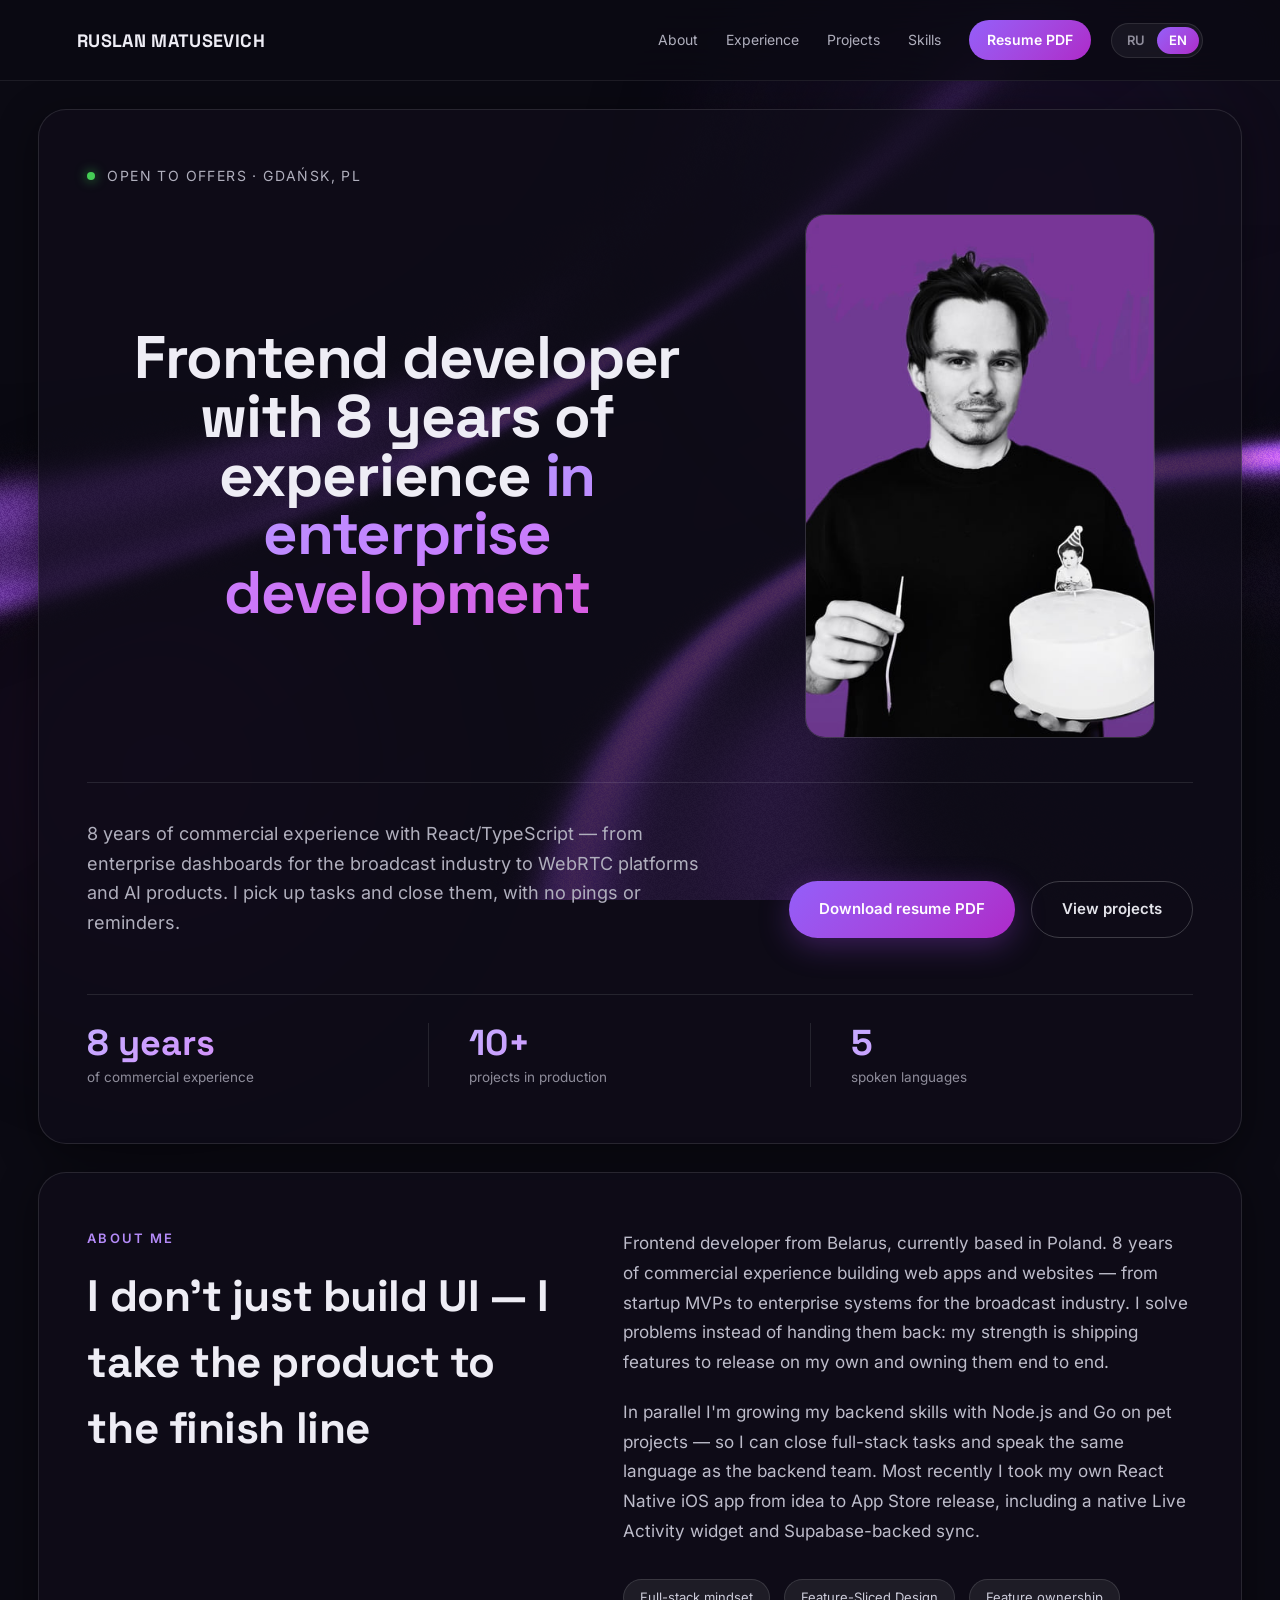
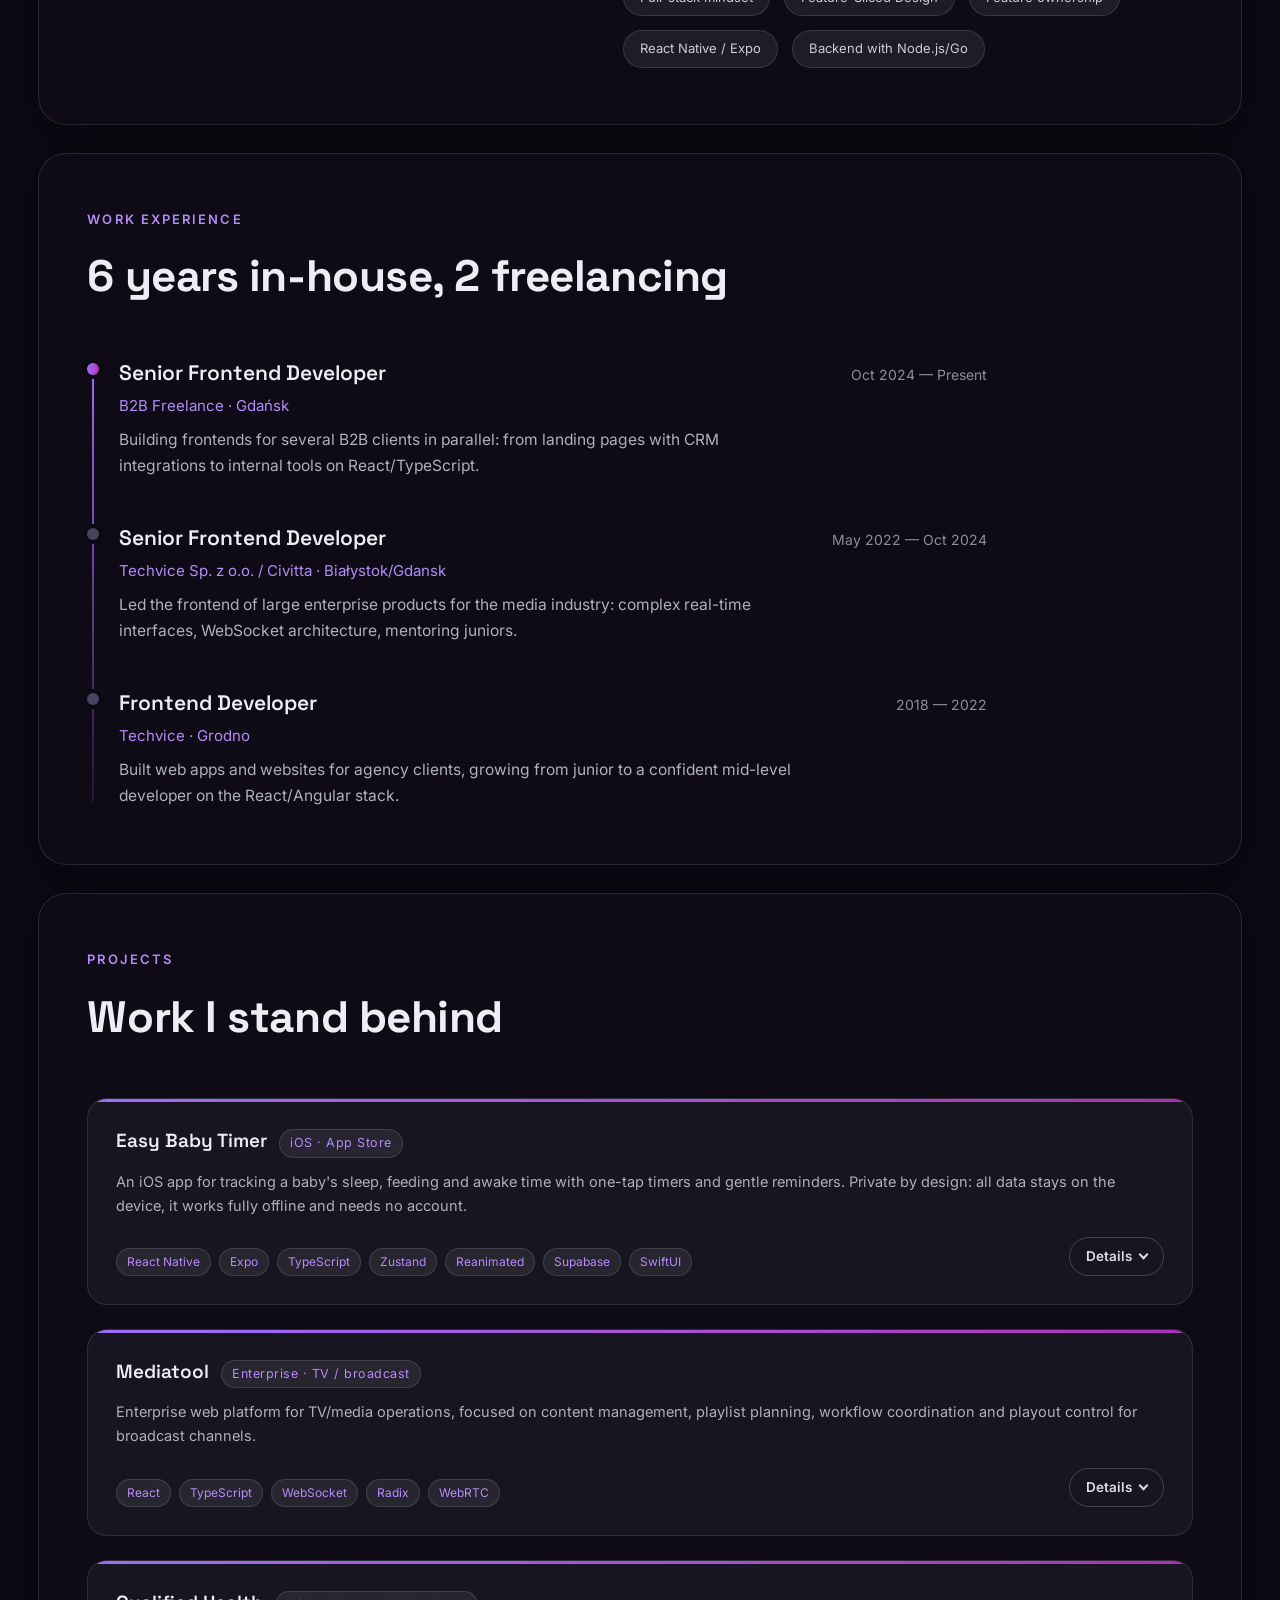
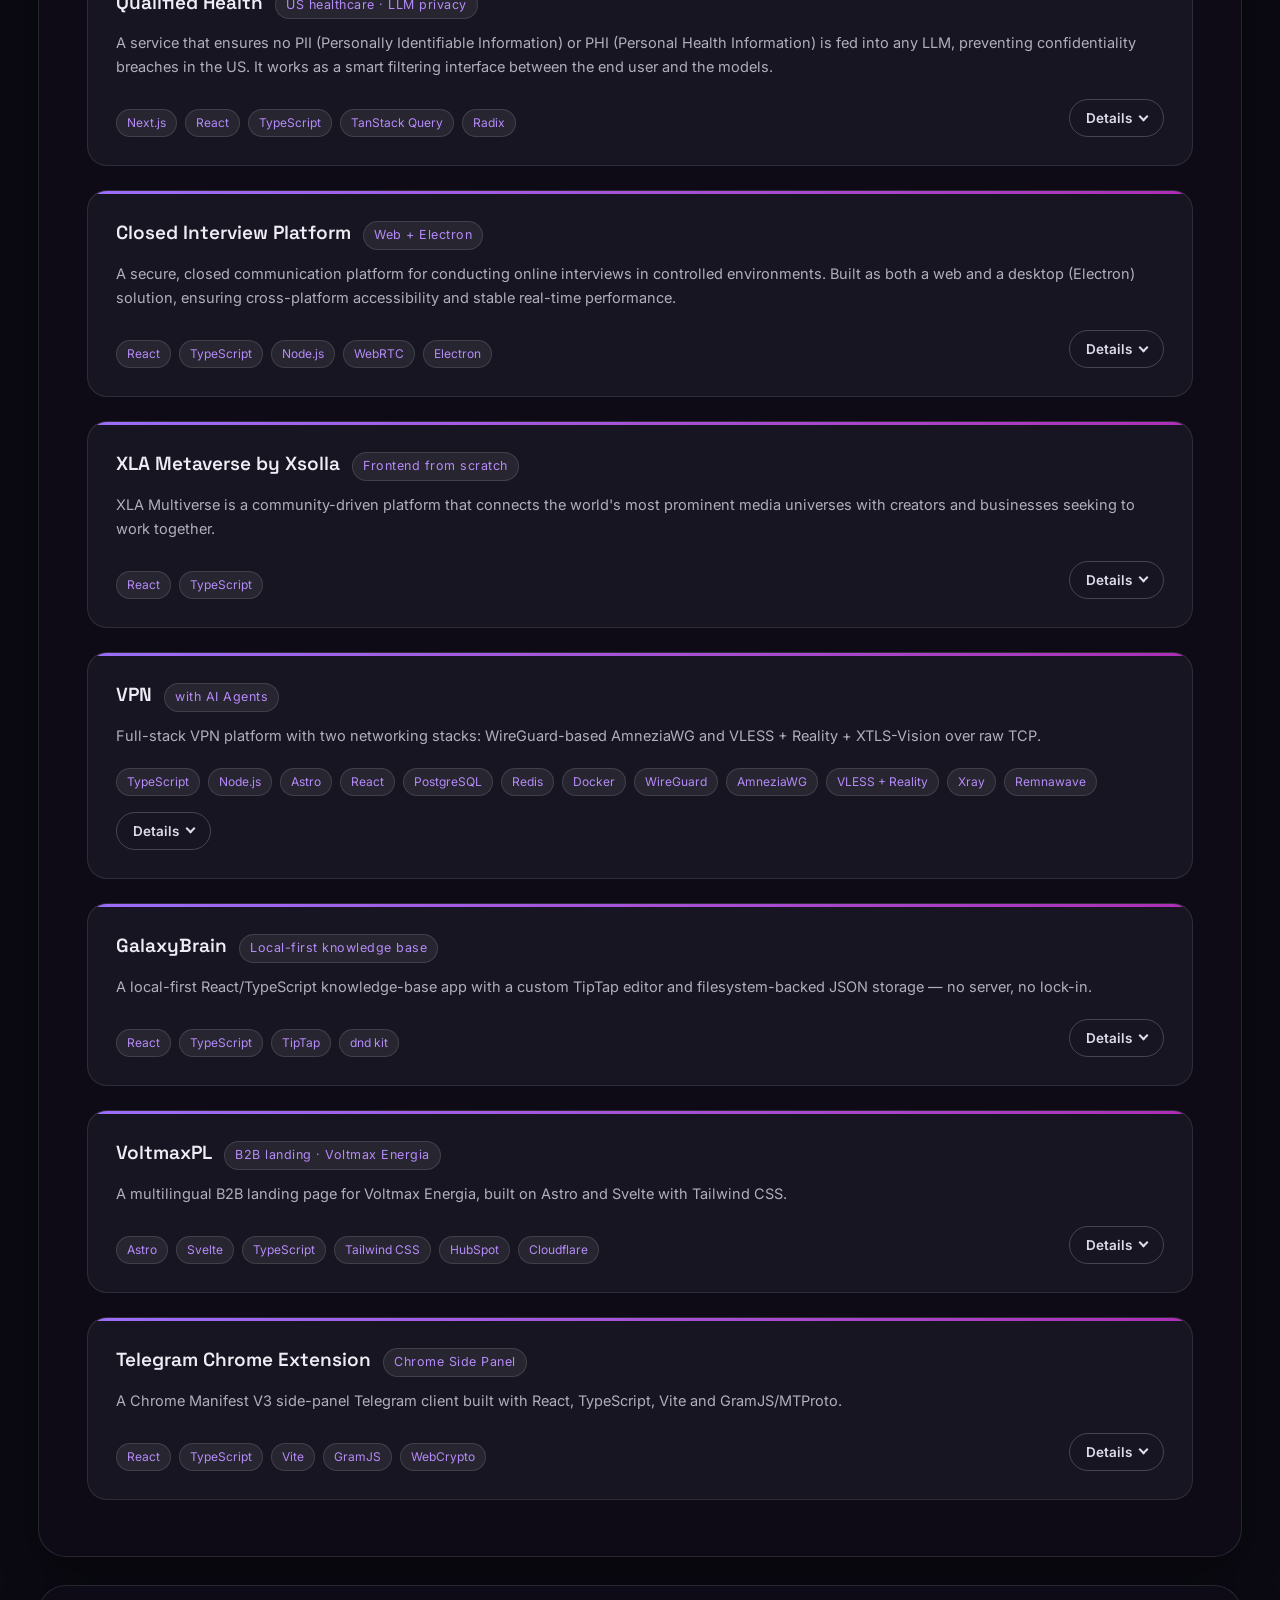
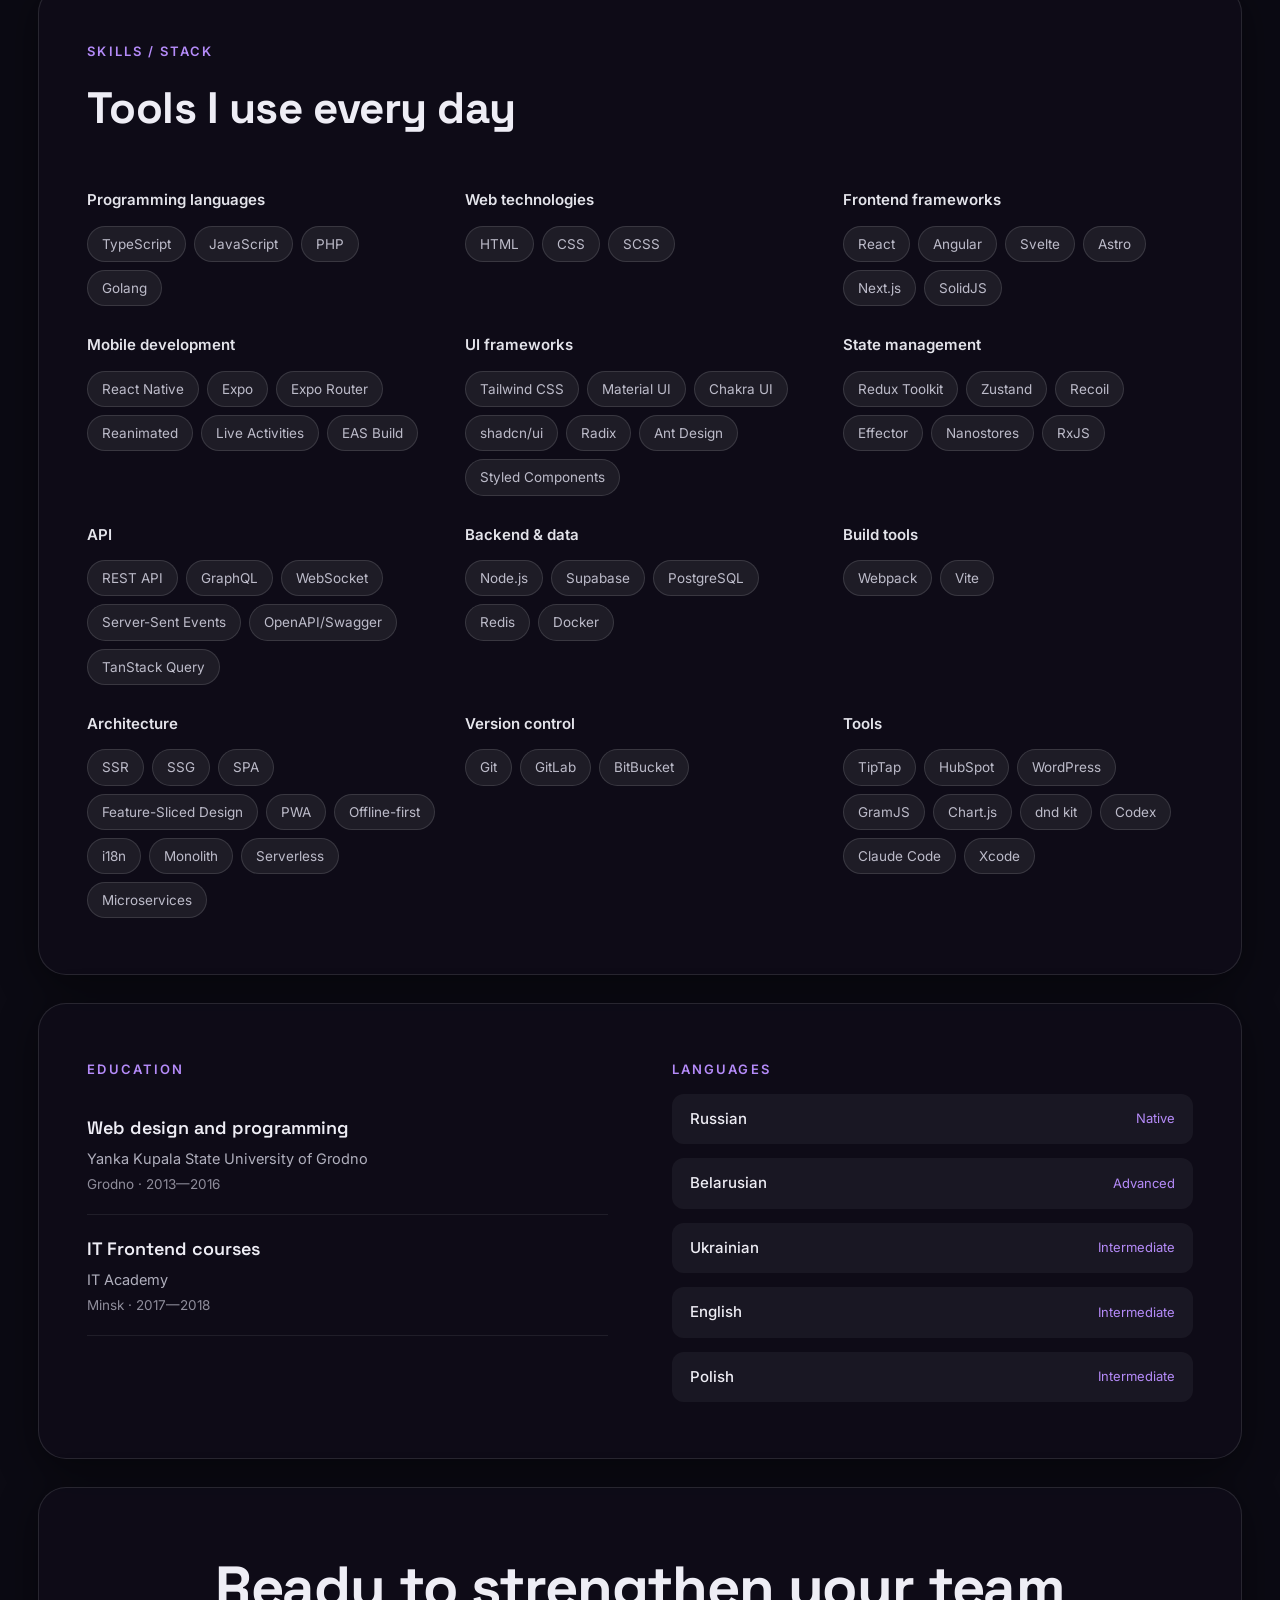
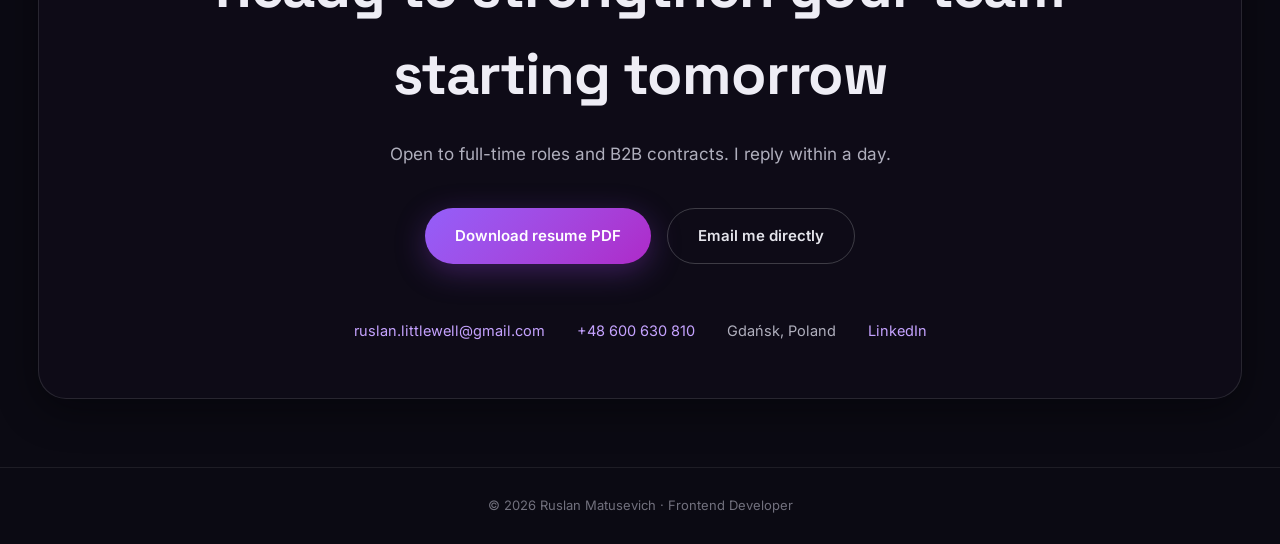
==== commit 63a247c7: "Fix border glitch" ====
--- a/en/index.html
+++ b/en/index.html
@@ -1 +1 @@
-<!DOCTYPE html><html lang="en"><head><meta charset="utf-8"><meta name="viewport" content="width=device-width, initial-scale=1"><meta name="generator" content="Astro v7.1.4"><title>Ruslan Matusevich — Frontend Developer</title><meta name="description" content="Frontend developer with 8 years of experience in React/TypeScript: enterprise dashboards for the broadcast industry, WebRTC platforms, AI products and a shipped React Native iOS app. Gdańsk, Poland."><link rel="canonical" href="https://ruslanlittlewell.github.io/en/"><link rel="alternate" hreflang="ru" href="https://ruslanlittlewell.github.io/"><link rel="alternate" hreflang="en" href="https://ruslanlittlewell.github.io/en/"><link rel="alternate" hreflang="x-default" href="https://ruslanlittlewell.github.io/"><link rel="icon" href="/favicon.svg" type="image/svg+xml"><meta name="theme-color" content="#17151f"><meta property="og:type" content="website"><meta property="og:title" content="Ruslan Matusevich — Frontend Developer"><meta property="og:description" content="Frontend developer with 8 years of experience in React/TypeScript: enterprise dashboards for the broadcast industry, WebRTC platforms, AI products and a shipped React Native iOS app. Gdańsk, Poland."><meta property="og:url" content="https://ruslanlittlewell.github.io/en/"><meta property="og:locale" content="en_US"><meta name="twitter:card" content="summary_large_image"><link rel="stylesheet" href="/assets/ResumePage.D_gKqbbG.css"></head><body><div class="page relative min-h-screen"><div class="blob blob-top pointer-events-none fixed -top-[20%] -right-[10%] z-0 h-[60vw] max-h-[900px] w-[60vw] max-w-[900px] blur-[60px]" aria-hidden="true"></div><div class="blob blob-bottom pointer-events-none fixed -bottom-[25%] -left-[15%] z-0 h-[55vw] max-h-[800px] w-[55vw] max-w-[800px] blur-[60px]" aria-hidden="true"></div><div class="page-bg pointer-events-none fixed inset-0 z-0" aria-hidden="true"><style>astro-island,astro-slot,astro-static-slot{display:contents}</style><script>(()=>{var l=(n,t)=>{let i=async()=>{await(await n())()},e=typeof t.value=="object"?t.value:void 0,s={timeout:e==null?void 0:e.timeout};"requestIdleCallback"in window?window.requestIdleCallback(i,s):setTimeout(i,s.timeout||200)};(self.Astro||(self.Astro={})).idle=l;window.dispatchEvent(new Event("astro:idle"));})();</script><script>(()=>{var g=Object.defineProperty;var w=(a,s,c)=>s in a?g(a,s,{enumerable:!0,configurable:!0,writable:!0,value:c}):a[s]=c;var l=(a,s,c)=>w(a,typeof s!="symbol"?s+"":s,c);var E=new Set(["__proto__","constructor","prototype"]);{let a={0:t=>y(t),1:t=>c(t),2:t=>new RegExp(t),3:t=>new Date(t),4:t=>new Map(c(t)),5:t=>new Set(c(t)),6:t=>BigInt(t),7:t=>new URL(t),8:t=>new Uint8Array(t),9:t=>new Uint16Array(t),10:t=>new Uint32Array(t),11:t=>Number.POSITIVE_INFINITY*t},s=t=>{let[p,e]=t;return p in a?a[p](e):void 0},c=t=>t.map(s),y=t=>typeof t!="object"||t===null?t:Object.fromEntries(Object.entries(t).map(([p,e])=>[p,s(e)]));class f extends HTMLElement{constructor(){super(...arguments);l(this,"Component");l(this,"hydrator");l(this,"hydrate",async()=>{var b;if(!this.hydrator||!this.isConnected)return;let e=(b=this.parentElement)==null?void 0:b.closest("astro-island[ssr]");if(e){e.addEventListener("astro:hydrate",this.hydrate,{once:!0});return}let r=this.querySelectorAll("astro-slot"),n={},d=this.querySelectorAll("template[data-astro-template]");for(let o of d){let i=o.closest(this.tagName);i!=null&&i.isSameNode(this)&&(n[o.getAttribute("data-astro-template")||"default"]=o.innerHTML,o.remove())}for(let o of r){let i=o.closest(this.tagName);i!=null&&i.isSameNode(this)&&(n[o.getAttribute("name")||"default"]=o.innerHTML)}let u;try{u=this.hasAttribute("props")?y(JSON.parse(this.getAttribute("props"))):{}}catch(o){let i=this.getAttribute("component-url")||"<unknown>",v=this.getAttribute("component-export");throw v&&(i+=` (export ${v})`),console.error(`[hydrate] Error parsing props for component ${i}`,this.getAttribute("props"),o),o}let h;await this.hydrator(this)(this.Component,u,n,{client:this.getAttribute("client")}),this.removeAttribute("ssr"),this.dispatchEvent(new CustomEvent("astro:hydrate"))});l(this,"unmount",()=>{this.isConnected||this.dispatchEvent(new CustomEvent("astro:unmount"))})}disconnectedCallback(){document.removeEventListener("astro:after-swap",this.unmount),document.addEventListener("astro:after-swap",this.unmount,{once:!0})}connectedCallback(){if(!this.hasAttribute("await-children")||document.readyState==="interactive"||document.readyState==="complete")this.childrenConnectedCallback();else{let e=()=>{document.removeEventListener("DOMContentLoaded",e),r.disconnect(),this.childrenConnectedCallback()},r=new MutationObserver(()=>{var n;((n=this.lastChild)==null?void 0:n.nodeType)===Node.COMMENT_NODE&&this.lastChild.nodeValue==="astro:end"&&(this.lastChild.remove(),e())});r.observe(this,{childList:!0}),document.addEventListener("DOMContentLoaded",e)}}async childrenConnectedCallback(){let e=this.getAttribute("before-hydration-url");e&&await import(e),this.start()}getRetryImportUrl(e){let r=new URL(e,document.baseURI);return r.searchParams.set("astro-retry",Date.now().toString()),r.toString()}async importWithRetry(e){try{return await import(e)}catch(r){return await new Promise(n=>setTimeout(n,1e3)),import(this.getRetryImportUrl(e))}}handleHydrationError(e){let r=this.getAttribute("component-url"),n=new CustomEvent("astro:hydration-error",{cancelable:!0,bubbles:!0,composed:!0,detail:{error:e,componentUrl:r}});this.dispatchEvent(n)&&console.error(`[astro-island] Error hydrating ${r}`,e)}async start(){let e=JSON.parse(this.getAttribute("opts")),r=this.getAttribute("client");if(Astro[r]===void 0){window.addEventListener(`astro:${r}`,()=>this.start(),{once:!0});return}try{await Astro[r](async()=>{let n=this.getAttribute("renderer-url");try{let[d,{default:u}]=await Promise.all([this.importWithRetry(this.getAttribute("component-url")),n?this.importWithRetry(n):Promise.resolve({default:()=>()=>{}})]),h=this.getAttribute("component-export")||"default";if(h.includes(".")){this.Component=d;for(let m of h.split(".")){if(E.has(m)||!this.Component||typeof this.Component!="object"&&typeof this.Component!="function"||!Object.hasOwn(this.Component,m))throw new Error(`Invalid component export path: ${h}`);this.Component=this.Component[m]}}else{if(E.has(h))throw new Error(`Invalid component export path: ${h}`);this.Component=d[h]}return this.hydrator=u,this.hydrate}catch(d){return this.handleHydrationError(d),()=>{}}},e,this)}catch(n){this.handleHydrationError(n)}}attributeChangedCallback(){this.hydrate()}}l(f,"observedAttributes",["props"]),customElements.get("astro-island")||customElements.define("astro-island",f)}})();</script><astro-island uid="1RkktB" prefix="r10" component-url="/assets/ColorBends.BldYzZcF.js" component-export="default" renderer-url="/assets/client.bxcwkfp-.js" props="{&quot;colors&quot;:[1,[[0,&quot;#A855F7&quot;]]],&quot;speed&quot;:[0,0.2],&quot;frequency&quot;:[0,1],&quot;noise&quot;:[0,0.15],&quot;bandWidth&quot;:[0,6],&quot;rotation&quot;:[0,90],&quot;fadeTop&quot;:[0,0.5],&quot;iterations&quot;:[0,1],&quot;intensity&quot;:[0,1.3]}" ssr client="idle" opts="{&quot;name&quot;:&quot;ColorBends&quot;,&quot;value&quot;:true}" await-children><div class="relative h-full w-full overflow-hidden" style="mask-image:linear-gradient(to bottom, transparent 0%, #000 50%);-webkit-mask-image:linear-gradient(to bottom, transparent 0%, #000 50%)"></div><!--astro:end--></astro-island></div><script>(()=>{var e=async t=>{await(await t())()};(self.Astro||(self.Astro={})).load=e;window.dispatchEvent(new Event("astro:load"));})();</script><astro-island uid="1shxPl" prefix="r11" component-url="/assets/Header.DTFOL811.js" component-export="default" renderer-url="/assets/client.bxcwkfp-.js" props="{&quot;locale&quot;:[0,&quot;en&quot;],&quot;nav&quot;:[0,{&quot;about&quot;:[0,&quot;About&quot;],&quot;experience&quot;:[0,&quot;Experience&quot;],&quot;projects&quot;:[0,&quot;Projects&quot;],&quot;skills&quot;:[0,&quot;Skills&quot;],&quot;resume&quot;:[0,&quot;Resume PDF&quot;],&quot;menu&quot;:[0,&quot;Open menu&quot;]}],&quot;brand&quot;:[0,&quot;RUSLAN MATUSEVICH&quot;]}" ssr client="load" opts="{&quot;name&quot;:&quot;Header&quot;,&quot;value&quot;:true}" await-children><header class="site-header sticky top-0 z-50 flex items-center justify-between gap-5 border-b border-white/8 bg-[oklch(0.15_0.02_290/0.75)] px-4 py-4 backdrop-blur-xl sm:px-6 lg:px-[6vw] lg:py-5"><a class="font-display text-[18px] font-bold tracking-[0.02em] whitespace-nowrap" href="/en/">RUSLAN MATUSEVICH</a><div class="flex items-center gap-4 lg:gap-5"><nav class="hidden absolute inset-x-0 top-full flex-col items-stretch gap-1 border-b border-white/10 bg-[oklch(0.15_0.02_290/0.97)] px-4 pt-4 pb-5 backdrop-blur-xl nav:static nav:flex nav:flex-row nav:items-center nav:gap-7 nav:border-0 nav:bg-transparent nav:p-0 nav:backdrop-blur-none" aria-label="RUSLAN MATUSEVICH"><a class="border-b border-white/8 px-1 py-3 text-base text-dim transition hover:text-fg nav:border-0 nav:p-0 nav:text-sm" href="#about">About</a><a class="border-b border-white/8 px-1 py-3 text-base text-dim transition hover:text-fg nav:border-0 nav:p-0 nav:text-sm" href="#experience">Experience</a><a class="border-b border-white/8 px-1 py-3 text-base text-dim transition hover:text-fg nav:border-0 nav:p-0 nav:text-sm" href="#projects">Projects</a><a class="border-b border-white/8 px-1 py-3 text-base text-dim transition hover:text-fg nav:border-0 nav:p-0 nav:text-sm" href="#skills">Skills</a><a class="grad-brand mt-3 cursor-pointer rounded-full px-[18px] py-3.5 text-[15px] font-semibold text-white transition hover:brightness-110 nav:mt-0 nav:py-2.5 nav:text-sm" href="/RuslanMatusevich_06-2026.pdf" download="RuslanMatusevich_06-2026.pdf">Resume PDF</a></nav><div class="inline-flex items-center rounded-full border border-white/10 bg-white/5 p-[3px]" role="group" aria-label="Language"><a class="rounded-full px-3 py-[7px] text-[13px] leading-none font-semibold transition text-dimmer hover:text-fg" href="/" hrefLang="ru">RU</a><a class="rounded-full px-3 py-[7px] text-[13px] leading-none font-semibold transition grad-brand text-white" href="/en/" hrefLang="en" aria-current="true">EN</a></div><button type="button" class="flex h-[42px] w-[42px] cursor-pointer flex-col items-center justify-center gap-[5px] rounded-xl border border-white/20 nav:hidden" aria-expanded="false" aria-label="Open menu"><span class="block h-0.5 w-[18px] rounded-full bg-fg transition-transform "></span><span class="block h-0.5 w-[18px] rounded-full bg-fg transition-opacity "></span><span class="block h-0.5 w-[18px] rounded-full bg-fg transition-transform "></span></button></div></header><!--astro:end--></astro-island><main class="relative z-10 px-3 pt-7 pb-10 sm:px-5 lg:px-[3vw]"><section class="reveal glass section-glow relative z-10 mx-auto mb-7 w-full max-w-[1400px] rounded-[28px] px-5 py-9 sm:px-8 sm:py-12 lg:px-12 lg:py-14"><div class="mb-7 flex items-center gap-3"><span class="h-2 w-2 shrink-0 rounded-full bg-online shadow-[0_0_12px_oklch(0.75_0.2_145/0.8)]" aria-hidden="true"></span><span class="text-sm tracking-[0.1em] text-dim">OPEN TO OFFERS · GDAŃSK, PL</span></div><div class="mb-11 grid gap-10 lg:grid-cols-[minmax(0,3fr)_minmax(0,2fr)] lg:items-center"><h1 class="text-center font-display text-[clamp(34px,5vw,60px)] leading-[0.98] font-bold tracking-[-0.02em]">Frontend developer with 8 years of experience<!-- --> <span class="grad-text">in enterprise development</span></h1><div class="relative w-full max-w-[350px] justify-self-center"><div class="w-full overflow-hidden rounded-[20px] border border-white/15"><img src="/profile.jpg" alt="Ruslan Matusevich — profile photo" width="400" height="600" fetchPriority="high" class="block h-auto w-full object-cover"/></div></div></div><div class="grid gap-7 border-t border-white/10 pt-9 lg:grid-cols-[1.3fr_auto] lg:items-end"><p class="max-w-[620px] text-lg leading-[1.65] text-dim">8 years of commercial experience with React/TypeScript — from enterprise dashboards for the broadcast industry to WebRTC platforms and AI products. I pick up tasks and close them, with no pings or reminders.</p><div class="flex flex-wrap gap-4 max-sm:*:w-full"><a class="inline-flex cursor-pointer items-center justify-center gap-2 rounded-full text-[15px] font-semibold whitespace-nowrap transition grad-brand shadow-cta px-[30px] py-4 text-white hover:-translate-y-px hover:brightness-110" href="/RuslanMatusevich_06-2026.pdf" download="RuslanMatusevich_06-2026.pdf">Download resume PDF</a><a class="inline-flex cursor-pointer items-center justify-center gap-2 rounded-full text-[15px] font-semibold whitespace-nowrap transition border border-white/20 px-[30px] py-4 text-[oklch(0.92_0.01_290)] hover:border-[oklch(0.7_0.15_300)] hover:bg-white/5 hover:text-fg" href="#projects">View projects</a></div></div><div class="mt-14 grid grid-cols-2 gap-y-6 border-t border-white/10 pt-7 sm:grid-cols-3 sm:gap-x-10"><div class="sm:border-r sm:border-white/10 sm:pr-10 sm:last:border-r-0"><div class="grad-stat font-display text-4xl font-bold">8 years</div><div class="mt-1 text-[13.5px] text-dimmer">of commercial experience</div></div><div class="sm:border-r sm:border-white/10 sm:pr-10 sm:last:border-r-0"><div class="grad-stat font-display text-4xl font-bold">10+</div><div class="mt-1 text-[13.5px] text-dimmer">projects in production</div></div><div class="sm:border-r sm:border-white/10 sm:pr-10 sm:last:border-r-0"><div class="grad-stat font-display text-4xl font-bold">5</div><div class="mt-1 text-[13.5px] text-dimmer">spoken languages</div></div></div></section><section class="reveal glass section-glow relative z-10 mx-auto mb-7 w-full max-w-[1400px] rounded-[28px] px-5 py-9 sm:px-8 sm:py-12 lg:px-12 lg:py-14" id="about"><div class="grid gap-8 lg:grid-cols-[0.9fr_1.1fr] lg:items-start lg:gap-[70px]"><div><div class="mb-3.5 text-[13px] font-semibold tracking-[0.16em] text-accent">ABOUT ME</div><h2 class="font-display text-[clamp(30px,3.5vw,44px)] font-bold tracking-[-0.01em]">I don&#x27;t just build UI — I take the product to the finish line</h2></div><div><p class="text-[17px] leading-[1.75] text-muted ">Frontend developer from Belarus, currently based in Poland. 8 years of commercial experience building web apps and websites — from startup MVPs to enterprise systems for the broadcast industry. I solve problems instead of handing them back: my strength is shipping features to release on my own and owning them end to end.</p><p class="text-[17px] leading-[1.75] text-muted mt-5">In parallel I&#x27;m growing my backend skills with Node.js and Go on pet projects — so I can close full-stack tasks and speak the same language as the backend team. Most recently I took my own React Native iOS app from idea to App Store release, including a native Live Activity widget and Supabase-backed sync.</p><div class="mt-8 flex flex-wrap gap-3.5"><span class="glass-chip rounded-full px-4 py-2 text-[13px] text-[oklch(0.85_0.02_290)]">Full-stack mindset</span><span class="glass-chip rounded-full px-4 py-2 text-[13px] text-[oklch(0.85_0.02_290)]">Feature-Sliced Design</span><span class="glass-chip rounded-full px-4 py-2 text-[13px] text-[oklch(0.85_0.02_290)]">Feature ownership</span><span class="glass-chip rounded-full px-4 py-2 text-[13px] text-[oklch(0.85_0.02_290)]">React Native / Expo</span><span class="glass-chip rounded-full px-4 py-2 text-[13px] text-[oklch(0.85_0.02_290)]">Backend with Node.js/Go</span></div></div></div></section><section class="reveal glass section-glow relative z-10 mx-auto mb-7 w-full max-w-[1400px] rounded-[28px] px-5 py-9 sm:px-8 sm:py-12 lg:px-12 lg:py-14" id="experience"><div class="mb-3.5 text-[13px] font-semibold tracking-[0.16em] text-accent">WORK EXPERIENCE</div><h2 class="mb-10 font-display text-[clamp(30px,3.5vw,44px)] font-bold tracking-[-0.01em] lg:mb-12">6 years in-house, 2 freelancing</h2><div class="relative max-w-[900px] pl-8"><span class="timeline-line absolute top-1.5 bottom-1.5 left-[5px] w-0.5" aria-hidden="true"></span><article class="relative "><span class="absolute top-1.5 -left-8 h-3 w-3 rounded-full ring-4 ring-bg grad-line" aria-hidden="true"></span><div class="mb-1.5 flex flex-wrap items-baseline justify-between gap-2"><h3 class="font-display text-[21px] font-semibold">Senior Frontend Developer</h3><span class="text-sm text-dimmer">Oct 2024 — Present</span></div><div class="mb-2.5 text-[15px] text-accent">B2B Freelance<!-- --> · <!-- -->Gdańsk</div><p class="max-w-[680px] text-[15.5px] leading-[1.65] text-dim">Building frontends for several B2B clients in parallel: from landing pages with CRM integrations to internal tools on React/TypeScript.</p></article><article class="relative mt-11"><span class="absolute top-1.5 -left-8 h-3 w-3 rounded-full ring-4 ring-bg bg-[oklch(0.4_0.05_290)]" aria-hidden="true"></span><div class="mb-1.5 flex flex-wrap items-baseline justify-between gap-2"><h3 class="font-display text-[21px] font-semibold">Senior Frontend Developer</h3><span class="text-sm text-dimmer">May 2022 — Oct 2024</span></div><div class="mb-2.5 text-[15px] text-accent">Techvice Sp. z o.o. / Civitta<!-- --> · <!-- -->Białystok/Gdansk</div><p class="max-w-[680px] text-[15.5px] leading-[1.65] text-dim">Led the frontend of large enterprise products for the media industry: complex real-time interfaces, WebSocket architecture, mentoring juniors.</p></article><article class="relative mt-11"><span class="absolute top-1.5 -left-8 h-3 w-3 rounded-full ring-4 ring-bg bg-[oklch(0.4_0.05_290)]" aria-hidden="true"></span><div class="mb-1.5 flex flex-wrap items-baseline justify-between gap-2"><h3 class="font-display text-[21px] font-semibold">Frontend Developer</h3><span class="text-sm text-dimmer">2018 — 2022</span></div><div class="mb-2.5 text-[15px] text-accent">Techvice<!-- --> · <!-- -->Grodno</div><p class="max-w-[680px] text-[15.5px] leading-[1.65] text-dim">Built web apps and websites for agency clients, growing from junior to a confident mid-level developer on the React/Angular stack.</p></article></div></section><section class="reveal glass section-glow relative z-10 mx-auto mb-7 w-full max-w-[1400px] rounded-[28px] px-5 py-9 sm:px-8 sm:py-12 lg:px-12 lg:py-14" id="projects"><div class="mb-3.5 text-[13px] font-semibold tracking-[0.16em] text-accent">PROJECTS</div><h2 class="mb-10 font-display text-[clamp(30px,3.5vw,44px)] font-bold tracking-[-0.01em] lg:mb-12">Work I stand behind</h2><div class="grid items-start gap-6"><article class="glass-soft relative flex flex-col overflow-hidden rounded-[20px] p-7 transition-colors hover:border-[oklch(0.6_0.15_300/0.5)] hover:bg-white/8"><span class="grad-line absolute inset-x-0 top-0 h-[3px]" aria-hidden="true"></span><header class="mb-3 flex flex-wrap items-baseline gap-x-3 gap-y-1.5"><h3 class="font-display text-[19px] font-semibold">Easy Baby Timer</h3><span class="glass-chip rounded-full border-[oklch(0.6_0.15_300/0.35)] px-2.5 py-1 text-[12.5px] tracking-[0.04em] text-accent">iOS · App Store</span></header><p class="text-[14.5px] leading-[1.65] text-dim">An iOS app for tracking a baby&#x27;s sleep, feeding and awake time with one-tap timers and gentle reminders. Private by design: all data stays on the device, it works fully offline and needs no account.</p><div class="project-details mt-4.5 border-t border-white/8 pt-4.5" id="project-0-details" hidden=""><p class="text-[14.5px] leading-[1.65] text-dim ">Built solo with React Native and Expo, from the first prototype to the App Store release. The interface is fully translated into 5 languages and switchable in-app at any time.</p><p class="text-[14.5px] leading-[1.65] text-dim mt-3.5">The most interesting part was the native layer: a SwiftUI Live Activity widget that shows a running timer in the Dynamic Island and on the Lock Screen, plus optional multi-parent sync on Supabase with row-level security — while the app stays fully usable offline.</p><h4 class="mt-5 mb-3 text-[13px] font-semibold tracking-[0.08em] text-accent uppercase">Key features</h4><ul class="flex flex-col gap-2.5"><li class="relative pl-[18px] text-sm leading-[1.55] text-dim before:absolute before:top-2 before:left-0 before:h-[5px] before:w-[5px] before:rounded-full before:bg-accent before:content-[&#x27;&#x27;]">One-tap timers for sleep, feeding and awake time</li><li class="relative pl-[18px] text-sm leading-[1.55] text-dim before:absolute before:top-2 before:left-0 before:h-[5px] before:w-[5px] before:rounded-full before:bg-accent before:content-[&#x27;&#x27;]">Live Activity in the Dynamic Island and on the Lock Screen</li><li class="relative pl-[18px] text-sm leading-[1.55] text-dim before:absolute before:top-2 before:left-0 before:h-[5px] before:w-[5px] before:rounded-full before:bg-accent before:content-[&#x27;&#x27;]">Smart reminders based on the baby&#x27;s own schedule, with feeding auto-stop</li><li class="relative pl-[18px] text-sm leading-[1.55] text-dim before:absolute before:top-2 before:left-0 before:h-[5px] before:w-[5px] before:rounded-full before:bg-accent before:content-[&#x27;&#x27;]">Day timeline calendar, colour-coded by activity, with pinch-to-zoom from a full day down to the minute</li><li class="relative pl-[18px] text-sm leading-[1.55] text-dim before:absolute before:top-2 before:left-0 before:h-[5px] before:w-[5px] before:rounded-full before:bg-accent before:content-[&#x27;&#x27;]">Entry editing, milk amount logging and daily stats</li><li class="relative pl-[18px] text-sm leading-[1.55] text-dim before:absolute before:top-2 before:left-0 before:h-[5px] before:w-[5px] before:rounded-full before:bg-accent before:content-[&#x27;&#x27;]">Floating mini-timer that follows you across the app while a timer runs</li><li class="relative pl-[18px] text-sm leading-[1.55] text-dim before:absolute before:top-2 before:left-0 before:h-[5px] before:w-[5px] before:rounded-full before:bg-accent before:content-[&#x27;&#x27;]">Shared access to a child between parents via an invite code</li><li class="relative pl-[18px] text-sm leading-[1.55] text-dim before:absolute before:top-2 before:left-0 before:h-[5px] before:w-[5px] before:rounded-full before:bg-accent before:content-[&#x27;&#x27;]">Offline-first local storage, no account, no ads</li></ul></div><div class="mt-auto flex flex-wrap items-end justify-between gap-4 pt-5"><div class="flex flex-wrap gap-2"><span class="glass-chip rounded-full px-2.5 py-[5px] text-xs text-accent">React Native</span><span class="glass-chip rounded-full px-2.5 py-[5px] text-xs text-accent">Expo</span><span class="glass-chip rounded-full px-2.5 py-[5px] text-xs text-accent">TypeScript</span><span class="glass-chip rounded-full px-2.5 py-[5px] text-xs text-accent">Zustand</span><span class="glass-chip rounded-full px-2.5 py-[5px] text-xs text-accent">Reanimated</span><span class="glass-chip rounded-full px-2.5 py-[5px] text-xs text-accent">Supabase</span><span class="glass-chip rounded-full px-2.5 py-[5px] text-xs text-accent">SwiftUI</span></div><button type="button" class="project-toggle inline-flex shrink-0 cursor-pointer items-center gap-2 rounded-full border border-white/20 px-4 py-2 text-[13.5px] font-semibold text-[oklch(0.9_0.02_290)] transition hover:border-[oklch(0.7_0.15_300)] hover:bg-white/6 hover:text-fg" aria-expanded="false" aria-controls="project-0-details"><span class="label-more">Details</span><span class="label-less">Collapse</span><span class="chevron h-[7px] w-[7px] border-r-2 border-b-2 border-current" aria-hidden="true"></span></button></div></article><article class="glass-soft relative flex flex-col overflow-hidden rounded-[20px] p-7 transition-colors hover:border-[oklch(0.6_0.15_300/0.5)] hover:bg-white/8"><span class="grad-line absolute inset-x-0 top-0 h-[3px]" aria-hidden="true"></span><header class="mb-3 flex flex-wrap items-baseline gap-x-3 gap-y-1.5"><h3 class="font-display text-[19px] font-semibold">Mediatool</h3><span class="glass-chip rounded-full border-[oklch(0.6_0.15_300/0.35)] px-2.5 py-1 text-[12.5px] tracking-[0.04em] text-accent">Enterprise · TV / broadcast</span></header><p class="text-[14.5px] leading-[1.65] text-dim">Enterprise web platform for TV/media operations, focused on content management, playlist planning, workflow coordination and playout control for broadcast channels.</p><div class="project-details mt-4.5 border-t border-white/8 pt-4.5" id="project-1-details" hidden=""><p class="text-[14.5px] leading-[1.65] text-dim ">Developed and maintained a large-scale React-based media management platform used for planning, organizing, validating and monitoring broadcast content. The system supports complex scheduling workflows, content metadata management, live playlist operations, real-time updates, role-based access and multi-channel configuration.</p><h4 class="mt-5 mb-3 text-[13px] font-semibold tracking-[0.08em] text-accent uppercase">Key features</h4><ul class="flex flex-col gap-2.5"><li class="relative pl-[18px] text-sm leading-[1.55] text-dim before:absolute before:top-2 before:left-0 before:h-[5px] before:w-[5px] before:rounded-full before:bg-accent before:content-[&#x27;&#x27;]">Content Manager for programs, episodes, promos, commercials, IDs, blocks, metadata, segmentation, music cues and run logs</li><li class="relative pl-[18px] text-sm leading-[1.55] text-dim before:absolute before:top-2 before:left-0 before:h-[5px] before:w-[5px] before:rounded-full before:bg-accent before:content-[&#x27;&#x27;]">Planner module for building broadcast schedules with macro/micro blocks, drag-and-drop ordering, autofill/fillout tools, commercial assignment, playlist import/export, CSV/XLS downloads and schedule synchronization</li><li class="relative pl-[18px] text-sm leading-[1.55] text-dim before:absolute before:top-2 before:left-0 before:h-[5px] before:w-[5px] before:rounded-full before:bg-accent before:content-[&#x27;&#x27;]">Workflow module for task management, timelines, labels, members, assignments, live task updates, filtering, searching and task export</li><li class="relative pl-[18px] text-sm leading-[1.55] text-dim before:absolute before:top-2 before:left-0 before:h-[5px] before:w-[5px] before:rounded-full before:bg-accent before:content-[&#x27;&#x27;]">Playout module for on-air schedules, micro/macro views, dummy events, metadata, event ordering and day-level operations</li><li class="relative pl-[18px] text-sm leading-[1.55] text-dim before:absolute before:top-2 before:left-0 before:h-[5px] before:w-[5px] before:rounded-full before:bg-accent before:content-[&#x27;&#x27;]">Playlist Checker and alerting tools for damaged files, on-air status, global system alerts and operational issues</li><li class="relative pl-[18px] text-sm leading-[1.55] text-dim before:absolute before:top-2 before:left-0 before:h-[5px] before:w-[5px] before:rounded-full before:bg-accent before:content-[&#x27;&#x27;]">Live multiviewer with multiple player backends: HTML5/WebRTC, SLDP, MSE and Redge</li><li class="relative pl-[18px] text-sm leading-[1.55] text-dim before:absolute before:top-2 before:left-0 before:h-[5px] before:w-[5px] before:rounded-full before:bg-accent before:content-[&#x27;&#x27;]">Role-based navigation and permissions for planner, playout, global, admin and supervisor accounts</li><li class="relative pl-[18px] text-sm leading-[1.55] text-dim before:absolute before:top-2 before:left-0 before:h-[5px] before:w-[5px] before:rounded-full before:bg-accent before:content-[&#x27;&#x27;]">Responsive mobile experience for dashboard, workflow, live preview and event monitoring</li><li class="relative pl-[18px] text-sm leading-[1.55] text-dim before:absolute before:top-2 before:left-0 before:h-[5px] before:w-[5px] before:rounded-full before:bg-accent before:content-[&#x27;&#x27;]">Global and channel-level settings for AV, FTP, metadata, email, workflow, planner, playout and playlist checker modules</li><li class="relative pl-[18px] text-sm leading-[1.55] text-dim before:absolute before:top-2 before:left-0 before:h-[5px] before:w-[5px] before:rounded-full before:bg-accent before:content-[&#x27;&#x27;]">Real-time updates over WebSocket for planner and workflow data</li><li class="relative pl-[18px] text-sm leading-[1.55] text-dim before:absolute before:top-2 before:left-0 before:h-[5px] before:w-[5px] before:rounded-full before:bg-accent before:content-[&#x27;&#x27;]">Authentication, password recovery, user settings, profile management, notifications and two-factor flows</li></ul></div><div class="mt-auto flex flex-wrap items-end justify-between gap-4 pt-5"><div class="flex flex-wrap gap-2"><span class="glass-chip rounded-full px-2.5 py-[5px] text-xs text-accent">React</span><span class="glass-chip rounded-full px-2.5 py-[5px] text-xs text-accent">TypeScript</span><span class="glass-chip rounded-full px-2.5 py-[5px] text-xs text-accent">WebSocket</span><span class="glass-chip rounded-full px-2.5 py-[5px] text-xs text-accent">Radix</span><span class="glass-chip rounded-full px-2.5 py-[5px] text-xs text-accent">WebRTC</span></div><button type="button" class="project-toggle inline-flex shrink-0 cursor-pointer items-center gap-2 rounded-full border border-white/20 px-4 py-2 text-[13.5px] font-semibold text-[oklch(0.9_0.02_290)] transition hover:border-[oklch(0.7_0.15_300)] hover:bg-white/6 hover:text-fg" aria-expanded="false" aria-controls="project-1-details"><span class="label-more">Details</span><span class="label-less">Collapse</span><span class="chevron h-[7px] w-[7px] border-r-2 border-b-2 border-current" aria-hidden="true"></span></button></div></article><article class="glass-soft relative flex flex-col overflow-hidden rounded-[20px] p-7 transition-colors hover:border-[oklch(0.6_0.15_300/0.5)] hover:bg-white/8"><span class="grad-line absolute inset-x-0 top-0 h-[3px]" aria-hidden="true"></span><header class="mb-3 flex flex-wrap items-baseline gap-x-3 gap-y-1.5"><h3 class="font-display text-[19px] font-semibold">Qualified Health</h3><span class="glass-chip rounded-full border-[oklch(0.6_0.15_300/0.35)] px-2.5 py-1 text-[12.5px] tracking-[0.04em] text-accent">US healthcare · LLM privacy</span></header><p class="text-[14.5px] leading-[1.65] text-dim">A service that ensures no PII (Personally Identifiable Information) or PHI (Personal Health Information) is fed into any LLM, preventing confidentiality breaches in the US. It works as a smart filtering interface between the end user and the models.</p><div class="project-details mt-4.5 border-t border-white/8 pt-4.5" id="project-2-details" hidden=""><p class="text-[14.5px] leading-[1.65] text-dim ">I was responsible for developing the web applications for the project. The first is a chat application for client communication. The second is an admin panel for configuring system settings and creating or editing the filters that keep sensitive data like PII and PHI from leaking to third-party services. I also contributed to backend development.</p></div><div class="mt-auto flex flex-wrap items-end justify-between gap-4 pt-5"><div class="flex flex-wrap gap-2"><span class="glass-chip rounded-full px-2.5 py-[5px] text-xs text-accent">Next.js</span><span class="glass-chip rounded-full px-2.5 py-[5px] text-xs text-accent">React</span><span class="glass-chip rounded-full px-2.5 py-[5px] text-xs text-accent">TypeScript</span><span class="glass-chip rounded-full px-2.5 py-[5px] text-xs text-accent">TanStack Query</span><span class="glass-chip rounded-full px-2.5 py-[5px] text-xs text-accent">Radix</span></div><button type="button" class="project-toggle inline-flex shrink-0 cursor-pointer items-center gap-2 rounded-full border border-white/20 px-4 py-2 text-[13.5px] font-semibold text-[oklch(0.9_0.02_290)] transition hover:border-[oklch(0.7_0.15_300)] hover:bg-white/6 hover:text-fg" aria-expanded="false" aria-controls="project-2-details"><span class="label-more">Details</span><span class="label-less">Collapse</span><span class="chevron h-[7px] w-[7px] border-r-2 border-b-2 border-current" aria-hidden="true"></span></button></div></article><article class="glass-soft relative flex flex-col overflow-hidden rounded-[20px] p-7 transition-colors hover:border-[oklch(0.6_0.15_300/0.5)] hover:bg-white/8"><span class="grad-line absolute inset-x-0 top-0 h-[3px]" aria-hidden="true"></span><header class="mb-3 flex flex-wrap items-baseline gap-x-3 gap-y-1.5"><h3 class="font-display text-[19px] font-semibold">Closed Interview Platform</h3><span class="glass-chip rounded-full border-[oklch(0.6_0.15_300/0.35)] px-2.5 py-1 text-[12.5px] tracking-[0.04em] text-accent">Web + Electron</span></header><p class="text-[14.5px] leading-[1.65] text-dim">A secure, closed communication platform for conducting online interviews in controlled environments. Built as both a web and a desktop (Electron) solution, ensuring cross-platform accessibility and stable real-time performance.</p><div class="project-details mt-4.5 border-t border-white/8 pt-4.5" id="project-3-details" hidden=""><p class="text-[14.5px] leading-[1.65] text-dim ">I developed the system using React + TypeScript on the frontend and Node.js on the backend, with a real-time architecture based on WebRTC. The platform supports reconnectable peer sessions and multi-peer connections, allowing stable communication even under unstable network conditions.</p><p class="text-[14.5px] leading-[1.65] text-dim mt-3.5">The project required handling complex real-time state synchronization, peer lifecycle management and cross-platform packaging for Electron, with a strong focus on reliability and low-latency communication.</p><h4 class="mt-5 mb-3 text-[13px] font-semibold tracking-[0.08em] text-accent uppercase">Key features</h4><ul class="flex flex-col gap-2.5"><li class="relative pl-[18px] text-sm leading-[1.55] text-dim before:absolute before:top-2 before:left-0 before:h-[5px] before:w-[5px] before:rounded-full before:bg-accent before:content-[&#x27;&#x27;]">Creation and management of private interview rooms</li><li class="relative pl-[18px] text-sm leading-[1.55] text-dim before:absolute before:top-2 before:left-0 before:h-[5px] before:w-[5px] before:rounded-full before:bg-accent before:content-[&#x27;&#x27;]">Real-time video/audio communication over WebRTC</li><li class="relative pl-[18px] text-sm leading-[1.55] text-dim before:absolute before:top-2 before:left-0 before:h-[5px] before:w-[5px] before:rounded-full before:bg-accent before:content-[&#x27;&#x27;]">Automatic peer reconnection and multi-peer session handling</li><li class="relative pl-[18px] text-sm leading-[1.55] text-dim before:absolute before:top-2 before:left-0 before:h-[5px] before:w-[5px] before:rounded-full before:bg-accent before:content-[&#x27;&#x27;]">Internal real-time chat</li><li class="relative pl-[18px] text-sm leading-[1.55] text-dim before:absolute before:top-2 before:left-0 before:h-[5px] before:w-[5px] before:rounded-full before:bg-accent before:content-[&#x27;&#x27;]">Secure file sharing between participants</li><li class="relative pl-[18px] text-sm leading-[1.55] text-dim before:absolute before:top-2 before:left-0 before:h-[5px] before:w-[5px] before:rounded-full before:bg-accent before:content-[&#x27;&#x27;]">Simulation of system errors for testing and scenario control</li><li class="relative pl-[18px] text-sm leading-[1.55] text-dim before:absolute before:top-2 before:left-0 before:h-[5px] before:w-[5px] before:rounded-full before:bg-accent before:content-[&#x27;&#x27;]">Donation simulation mechanics within sessions</li></ul></div><div class="mt-auto flex flex-wrap items-end justify-between gap-4 pt-5"><div class="flex flex-wrap gap-2"><span class="glass-chip rounded-full px-2.5 py-[5px] text-xs text-accent">React</span><span class="glass-chip rounded-full px-2.5 py-[5px] text-xs text-accent">TypeScript</span><span class="glass-chip rounded-full px-2.5 py-[5px] text-xs text-accent">Node.js</span><span class="glass-chip rounded-full px-2.5 py-[5px] text-xs text-accent">WebRTC</span><span class="glass-chip rounded-full px-2.5 py-[5px] text-xs text-accent">Electron</span></div><button type="button" class="project-toggle inline-flex shrink-0 cursor-pointer items-center gap-2 rounded-full border border-white/20 px-4 py-2 text-[13.5px] font-semibold text-[oklch(0.9_0.02_290)] transition hover:border-[oklch(0.7_0.15_300)] hover:bg-white/6 hover:text-fg" aria-expanded="false" aria-controls="project-3-details"><span class="label-more">Details</span><span class="label-less">Collapse</span><span class="chevron h-[7px] w-[7px] border-r-2 border-b-2 border-current" aria-hidden="true"></span></button></div></article><article class="glass-soft relative flex flex-col overflow-hidden rounded-[20px] p-7 transition-colors hover:border-[oklch(0.6_0.15_300/0.5)] hover:bg-white/8"><span class="grad-line absolute inset-x-0 top-0 h-[3px]" aria-hidden="true"></span><header class="mb-3 flex flex-wrap items-baseline gap-x-3 gap-y-1.5"><h3 class="font-display text-[19px] font-semibold">XLA Metaverse by Xsolla</h3><span class="glass-chip rounded-full border-[oklch(0.6_0.15_300/0.35)] px-2.5 py-1 text-[12.5px] tracking-[0.04em] text-accent">Frontend from scratch</span></header><p class="text-[14.5px] leading-[1.65] text-dim">XLA Multiverse is a community-driven platform that connects the world&#x27;s most prominent media universes with creators and businesses seeking to work together.</p><div class="project-details mt-4.5 border-t border-white/8 pt-4.5" id="project-4-details" hidden=""><p class="text-[14.5px] leading-[1.65] text-dim ">I was responsible for developing the frontend part of the application from scratch. I worked with the backend team to set up a fast and reliable system based on autogenerated content, with a dynamic form builder that lets users conveniently compose content for their metaverses.</p><p class="text-[14.5px] leading-[1.65] text-dim mt-3.5">We also collaborated with another international team building an additional part of the system, to deliver a high-quality product for the client.</p></div><div class="mt-auto flex flex-wrap items-end justify-between gap-4 pt-5"><div class="flex flex-wrap gap-2"><span class="glass-chip rounded-full px-2.5 py-[5px] text-xs text-accent">React</span><span class="glass-chip rounded-full px-2.5 py-[5px] text-xs text-accent">TypeScript</span></div><button type="button" class="project-toggle inline-flex shrink-0 cursor-pointer items-center gap-2 rounded-full border border-white/20 px-4 py-2 text-[13.5px] font-semibold text-[oklch(0.9_0.02_290)] transition hover:border-[oklch(0.7_0.15_300)] hover:bg-white/6 hover:text-fg" aria-expanded="false" aria-controls="project-4-details"><span class="label-more">Details</span><span class="label-less">Collapse</span><span class="chevron h-[7px] w-[7px] border-r-2 border-b-2 border-current" aria-hidden="true"></span></button></div></article><article class="glass-soft relative flex flex-col overflow-hidden rounded-[20px] p-7 transition-colors hover:border-[oklch(0.6_0.15_300/0.5)] hover:bg-white/8"><span class="grad-line absolute inset-x-0 top-0 h-[3px]" aria-hidden="true"></span><header class="mb-3 flex flex-wrap items-baseline gap-x-3 gap-y-1.5"><h3 class="font-display text-[19px] font-semibold">VPN</h3><span class="glass-chip rounded-full border-[oklch(0.6_0.15_300/0.35)] px-2.5 py-1 text-[12.5px] tracking-[0.04em] text-accent">with AI Agents</span></header><p class="text-[14.5px] leading-[1.65] text-dim">Full-stack VPN platform with two networking stacks: WireGuard-based AmneziaWG and VLESS + Reality + XTLS-Vision over raw TCP.</p><div class="project-details mt-4.5 border-t border-white/8 pt-4.5" id="project-5-details" hidden=""><p class="text-[14.5px] leading-[1.65] text-dim ">Built an Astro/React website, a Telegram bot, an admin dashboard, billing webhooks, automated VPN config provisioning, traffic accounting, subscription lifecycle management and Docker-based deployment infrastructure.</p><p class="text-[14.5px] leading-[1.65] text-dim mt-3.5">Implemented AmneziaWG tunnels with WireGuard encryption and UDP obfuscation, plus a DPI-resistant VLESS + Reality + XTLS-Vision stack without WebSocket/gRPC. VLESS provisioning runs through the Remnawave REST API and Xray nodes, covering user creation, suspension and removal, persistent subscription links, and access synchronization with billing.</p></div><div class="mt-auto flex flex-wrap items-end justify-between gap-4 pt-5"><div class="flex flex-wrap gap-2"><span class="glass-chip rounded-full px-2.5 py-[5px] text-xs text-accent">TypeScript</span><span class="glass-chip rounded-full px-2.5 py-[5px] text-xs text-accent">Node.js</span><span class="glass-chip rounded-full px-2.5 py-[5px] text-xs text-accent">Astro</span><span class="glass-chip rounded-full px-2.5 py-[5px] text-xs text-accent">React</span><span class="glass-chip rounded-full px-2.5 py-[5px] text-xs text-accent">PostgreSQL</span><span class="glass-chip rounded-full px-2.5 py-[5px] text-xs text-accent">Redis</span><span class="glass-chip rounded-full px-2.5 py-[5px] text-xs text-accent">Docker</span><span class="glass-chip rounded-full px-2.5 py-[5px] text-xs text-accent">WireGuard</span><span class="glass-chip rounded-full px-2.5 py-[5px] text-xs text-accent">AmneziaWG</span><span class="glass-chip rounded-full px-2.5 py-[5px] text-xs text-accent">VLESS + Reality</span><span class="glass-chip rounded-full px-2.5 py-[5px] text-xs text-accent">Xray</span><span class="glass-chip rounded-full px-2.5 py-[5px] text-xs text-accent">Remnawave</span></div><button type="button" class="project-toggle inline-flex shrink-0 cursor-pointer items-center gap-2 rounded-full border border-white/20 px-4 py-2 text-[13.5px] font-semibold text-[oklch(0.9_0.02_290)] transition hover:border-[oklch(0.7_0.15_300)] hover:bg-white/6 hover:text-fg" aria-expanded="false" aria-controls="project-5-details"><span class="label-more">Details</span><span class="label-less">Collapse</span><span class="chevron h-[7px] w-[7px] border-r-2 border-b-2 border-current" aria-hidden="true"></span></button></div></article><article class="glass-soft relative flex flex-col overflow-hidden rounded-[20px] p-7 transition-colors hover:border-[oklch(0.6_0.15_300/0.5)] hover:bg-white/8"><span class="grad-line absolute inset-x-0 top-0 h-[3px]" aria-hidden="true"></span><header class="mb-3 flex flex-wrap items-baseline gap-x-3 gap-y-1.5"><h3 class="font-display text-[19px] font-semibold">GalaxyBrain</h3><span class="glass-chip rounded-full border-[oklch(0.6_0.15_300/0.35)] px-2.5 py-1 text-[12.5px] tracking-[0.04em] text-accent">Local-first knowledge base</span></header><p class="text-[14.5px] leading-[1.65] text-dim">A local-first React/TypeScript knowledge-base app with a custom TipTap editor and filesystem-backed JSON storage — no server, no lock-in.</p><div class="project-details mt-4.5 border-t border-white/8 pt-4.5" id="project-6-details" hidden=""><p class="text-[14.5px] leading-[1.65] text-dim ">Implemented multi-pane navigation, drag-and-drop tabs, page links, templates, computed variables, metadata aggregation and image handling.</p></div><div class="mt-auto flex flex-wrap items-end justify-between gap-4 pt-5"><div class="flex flex-wrap gap-2"><span class="glass-chip rounded-full px-2.5 py-[5px] text-xs text-accent">React</span><span class="glass-chip rounded-full px-2.5 py-[5px] text-xs text-accent">TypeScript</span><span class="glass-chip rounded-full px-2.5 py-[5px] text-xs text-accent">TipTap</span><span class="glass-chip rounded-full px-2.5 py-[5px] text-xs text-accent">dnd kit</span></div><button type="button" class="project-toggle inline-flex shrink-0 cursor-pointer items-center gap-2 rounded-full border border-white/20 px-4 py-2 text-[13.5px] font-semibold text-[oklch(0.9_0.02_290)] transition hover:border-[oklch(0.7_0.15_300)] hover:bg-white/6 hover:text-fg" aria-expanded="false" aria-controls="project-6-details"><span class="label-more">Details</span><span class="label-less">Collapse</span><span class="chevron h-[7px] w-[7px] border-r-2 border-b-2 border-current" aria-hidden="true"></span></button></div></article><article class="glass-soft relative flex flex-col overflow-hidden rounded-[20px] p-7 transition-colors hover:border-[oklch(0.6_0.15_300/0.5)] hover:bg-white/8"><span class="grad-line absolute inset-x-0 top-0 h-[3px]" aria-hidden="true"></span><header class="mb-3 flex flex-wrap items-baseline gap-x-3 gap-y-1.5"><h3 class="font-display text-[19px] font-semibold">VoltmaxPL</h3><span class="glass-chip rounded-full border-[oklch(0.6_0.15_300/0.35)] px-2.5 py-1 text-[12.5px] tracking-[0.04em] text-accent">B2B landing · Voltmax Energia</span></header><p class="text-[14.5px] leading-[1.65] text-dim">A multilingual B2B landing page for Voltmax Energia, built on Astro and Svelte with Tailwind CSS.</p><div class="project-details mt-4.5 border-t border-white/8 pt-4.5" id="project-7-details" hidden=""><p class="text-[14.5px] leading-[1.65] text-dim ">Implemented an interactive energy savings calculator, multi-step lead forms, HubSpot CRM integration over OAuth, file uploads, UTM tracking, SEO setup and deployment to Cloudflare.</p></div><div class="mt-auto flex flex-wrap items-end justify-between gap-4 pt-5"><div class="flex flex-wrap gap-2"><span class="glass-chip rounded-full px-2.5 py-[5px] text-xs text-accent">Astro</span><span class="glass-chip rounded-full px-2.5 py-[5px] text-xs text-accent">Svelte</span><span class="glass-chip rounded-full px-2.5 py-[5px] text-xs text-accent">TypeScript</span><span class="glass-chip rounded-full px-2.5 py-[5px] text-xs text-accent">Tailwind CSS</span><span class="glass-chip rounded-full px-2.5 py-[5px] text-xs text-accent">HubSpot</span><span class="glass-chip rounded-full px-2.5 py-[5px] text-xs text-accent">Cloudflare</span></div><button type="button" class="project-toggle inline-flex shrink-0 cursor-pointer items-center gap-2 rounded-full border border-white/20 px-4 py-2 text-[13.5px] font-semibold text-[oklch(0.9_0.02_290)] transition hover:border-[oklch(0.7_0.15_300)] hover:bg-white/6 hover:text-fg" aria-expanded="false" aria-controls="project-7-details"><span class="label-more">Details</span><span class="label-less">Collapse</span><span class="chevron h-[7px] w-[7px] border-r-2 border-b-2 border-current" aria-hidden="true"></span></button></div></article><article class="glass-soft relative flex flex-col overflow-hidden rounded-[20px] p-7 transition-colors hover:border-[oklch(0.6_0.15_300/0.5)] hover:bg-white/8"><span class="grad-line absolute inset-x-0 top-0 h-[3px]" aria-hidden="true"></span><header class="mb-3 flex flex-wrap items-baseline gap-x-3 gap-y-1.5"><h3 class="font-display text-[19px] font-semibold">Telegram Chrome Extension</h3><span class="glass-chip rounded-full border-[oklch(0.6_0.15_300/0.35)] px-2.5 py-1 text-[12.5px] tracking-[0.04em] text-accent">Chrome Side Panel</span></header><p class="text-[14.5px] leading-[1.65] text-dim">A Chrome Manifest V3 side-panel Telegram client built with React, TypeScript, Vite and GramJS/MTProto.</p><div class="project-details mt-4.5 border-t border-white/8 pt-4.5" id="project-8-details" hidden=""><p class="text-[14.5px] leading-[1.65] text-dim ">Implemented QR/phone/2FA authentication, encrypted session storage with WebCrypto, live dialog updates, chat history pagination, rich media rendering, notifications, and message/file sending, editing and deletion.</p></div><div class="mt-auto flex flex-wrap items-end justify-between gap-4 pt-5"><div class="flex flex-wrap gap-2"><span class="glass-chip rounded-full px-2.5 py-[5px] text-xs text-accent">React</span><span class="glass-chip rounded-full px-2.5 py-[5px] text-xs text-accent">TypeScript</span><span class="glass-chip rounded-full px-2.5 py-[5px] text-xs text-accent">Vite</span><span class="glass-chip rounded-full px-2.5 py-[5px] text-xs text-accent">GramJS</span><span class="glass-chip rounded-full px-2.5 py-[5px] text-xs text-accent">WebCrypto</span></div><button type="button" class="project-toggle inline-flex shrink-0 cursor-pointer items-center gap-2 rounded-full border border-white/20 px-4 py-2 text-[13.5px] font-semibold text-[oklch(0.9_0.02_290)] transition hover:border-[oklch(0.7_0.15_300)] hover:bg-white/6 hover:text-fg" aria-expanded="false" aria-controls="project-8-details"><span class="label-more">Details</span><span class="label-less">Collapse</span><span class="chevron h-[7px] w-[7px] border-r-2 border-b-2 border-current" aria-hidden="true"></span></button></div></article></div></section><section class="reveal glass section-glow relative z-10 mx-auto mb-7 w-full max-w-[1400px] rounded-[28px] px-5 py-9 sm:px-8 sm:py-12 lg:px-12 lg:py-14" id="skills"><div class="mb-3.5 text-[13px] font-semibold tracking-[0.16em] text-accent">SKILLS / STACK</div><h2 class="mb-10 font-display text-[clamp(30px,3.5vw,44px)] font-bold tracking-[-0.01em] lg:mb-12">Tools I use every day</h2><div class="grid gap-7 sm:grid-cols-2 lg:grid-cols-3"><div><h3 class="mb-3.5 text-[15px] font-semibold text-[oklch(0.92_0.01_290)]">Programming languages</h3><div class="flex flex-wrap gap-2"><span class="glass-chip rounded-full px-3.5 py-[7px] text-[13.5px] text-muted">TypeScript</span><span class="glass-chip rounded-full px-3.5 py-[7px] text-[13.5px] text-muted">JavaScript</span><span class="glass-chip rounded-full px-3.5 py-[7px] text-[13.5px] text-muted">PHP</span><span class="glass-chip rounded-full px-3.5 py-[7px] text-[13.5px] text-muted">Golang</span></div></div><div><h3 class="mb-3.5 text-[15px] font-semibold text-[oklch(0.92_0.01_290)]">Web technologies</h3><div class="flex flex-wrap gap-2"><span class="glass-chip rounded-full px-3.5 py-[7px] text-[13.5px] text-muted">HTML</span><span class="glass-chip rounded-full px-3.5 py-[7px] text-[13.5px] text-muted">CSS</span><span class="glass-chip rounded-full px-3.5 py-[7px] text-[13.5px] text-muted">SCSS</span></div></div><div><h3 class="mb-3.5 text-[15px] font-semibold text-[oklch(0.92_0.01_290)]">Frontend frameworks</h3><div class="flex flex-wrap gap-2"><span class="glass-chip rounded-full px-3.5 py-[7px] text-[13.5px] text-muted">React</span><span class="glass-chip rounded-full px-3.5 py-[7px] text-[13.5px] text-muted">Angular</span><span class="glass-chip rounded-full px-3.5 py-[7px] text-[13.5px] text-muted">Svelte</span><span class="glass-chip rounded-full px-3.5 py-[7px] text-[13.5px] text-muted">Astro</span><span class="glass-chip rounded-full px-3.5 py-[7px] text-[13.5px] text-muted">Next.js</span><span class="glass-chip rounded-full px-3.5 py-[7px] text-[13.5px] text-muted">SolidJS</span></div></div><div><h3 class="mb-3.5 text-[15px] font-semibold text-[oklch(0.92_0.01_290)]">Mobile development</h3><div class="flex flex-wrap gap-2"><span class="glass-chip rounded-full px-3.5 py-[7px] text-[13.5px] text-muted">React Native</span><span class="glass-chip rounded-full px-3.5 py-[7px] text-[13.5px] text-muted">Expo</span><span class="glass-chip rounded-full px-3.5 py-[7px] text-[13.5px] text-muted">Expo Router</span><span class="glass-chip rounded-full px-3.5 py-[7px] text-[13.5px] text-muted">Reanimated</span><span class="glass-chip rounded-full px-3.5 py-[7px] text-[13.5px] text-muted">Live Activities</span><span class="glass-chip rounded-full px-3.5 py-[7px] text-[13.5px] text-muted">EAS Build</span></div></div><div><h3 class="mb-3.5 text-[15px] font-semibold text-[oklch(0.92_0.01_290)]">UI frameworks</h3><div class="flex flex-wrap gap-2"><span class="glass-chip rounded-full px-3.5 py-[7px] text-[13.5px] text-muted">Tailwind CSS</span><span class="glass-chip rounded-full px-3.5 py-[7px] text-[13.5px] text-muted">Material UI</span><span class="glass-chip rounded-full px-3.5 py-[7px] text-[13.5px] text-muted">Chakra UI</span><span class="glass-chip rounded-full px-3.5 py-[7px] text-[13.5px] text-muted">shadcn/ui</span><span class="glass-chip rounded-full px-3.5 py-[7px] text-[13.5px] text-muted">Radix</span><span class="glass-chip rounded-full px-3.5 py-[7px] text-[13.5px] text-muted">Ant Design</span><span class="glass-chip rounded-full px-3.5 py-[7px] text-[13.5px] text-muted">Styled Components</span></div></div><div><h3 class="mb-3.5 text-[15px] font-semibold text-[oklch(0.92_0.01_290)]">State management</h3><div class="flex flex-wrap gap-2"><span class="glass-chip rounded-full px-3.5 py-[7px] text-[13.5px] text-muted">Redux Toolkit</span><span class="glass-chip rounded-full px-3.5 py-[7px] text-[13.5px] text-muted">Zustand</span><span class="glass-chip rounded-full px-3.5 py-[7px] text-[13.5px] text-muted">Recoil</span><span class="glass-chip rounded-full px-3.5 py-[7px] text-[13.5px] text-muted">Effector</span><span class="glass-chip rounded-full px-3.5 py-[7px] text-[13.5px] text-muted">Nanostores</span><span class="glass-chip rounded-full px-3.5 py-[7px] text-[13.5px] text-muted">RxJS</span></div></div><div><h3 class="mb-3.5 text-[15px] font-semibold text-[oklch(0.92_0.01_290)]">API</h3><div class="flex flex-wrap gap-2"><span class="glass-chip rounded-full px-3.5 py-[7px] text-[13.5px] text-muted">REST API</span><span class="glass-chip rounded-full px-3.5 py-[7px] text-[13.5px] text-muted">GraphQL</span><span class="glass-chip rounded-full px-3.5 py-[7px] text-[13.5px] text-muted">WebSocket</span><span class="glass-chip rounded-full px-3.5 py-[7px] text-[13.5px] text-muted">Server-Sent Events</span><span class="glass-chip rounded-full px-3.5 py-[7px] text-[13.5px] text-muted">OpenAPI/Swagger</span><span class="glass-chip rounded-full px-3.5 py-[7px] text-[13.5px] text-muted">TanStack Query</span></div></div><div><h3 class="mb-3.5 text-[15px] font-semibold text-[oklch(0.92_0.01_290)]">Backend &amp; data</h3><div class="flex flex-wrap gap-2"><span class="glass-chip rounded-full px-3.5 py-[7px] text-[13.5px] text-muted">Node.js</span><span class="glass-chip rounded-full px-3.5 py-[7px] text-[13.5px] text-muted">Supabase</span><span class="glass-chip rounded-full px-3.5 py-[7px] text-[13.5px] text-muted">PostgreSQL</span><span class="glass-chip rounded-full px-3.5 py-[7px] text-[13.5px] text-muted">Redis</span><span class="glass-chip rounded-full px-3.5 py-[7px] text-[13.5px] text-muted">Docker</span></div></div><div><h3 class="mb-3.5 text-[15px] font-semibold text-[oklch(0.92_0.01_290)]">Build tools</h3><div class="flex flex-wrap gap-2"><span class="glass-chip rounded-full px-3.5 py-[7px] text-[13.5px] text-muted">Webpack</span><span class="glass-chip rounded-full px-3.5 py-[7px] text-[13.5px] text-muted">Vite</span></div></div><div><h3 class="mb-3.5 text-[15px] font-semibold text-[oklch(0.92_0.01_290)]">Architecture</h3><div class="flex flex-wrap gap-2"><span class="glass-chip rounded-full px-3.5 py-[7px] text-[13.5px] text-muted">SSR</span><span class="glass-chip rounded-full px-3.5 py-[7px] text-[13.5px] text-muted">SSG</span><span class="glass-chip rounded-full px-3.5 py-[7px] text-[13.5px] text-muted">SPA</span><span class="glass-chip rounded-full px-3.5 py-[7px] text-[13.5px] text-muted">Feature-Sliced Design</span><span class="glass-chip rounded-full px-3.5 py-[7px] text-[13.5px] text-muted">PWA</span><span class="glass-chip rounded-full px-3.5 py-[7px] text-[13.5px] text-muted">Offline-first</span><span class="glass-chip rounded-full px-3.5 py-[7px] text-[13.5px] text-muted">i18n</span><span class="glass-chip rounded-full px-3.5 py-[7px] text-[13.5px] text-muted">Monolith</span><span class="glass-chip rounded-full px-3.5 py-[7px] text-[13.5px] text-muted">Serverless</span><span class="glass-chip rounded-full px-3.5 py-[7px] text-[13.5px] text-muted">Microservices</span></div></div><div><h3 class="mb-3.5 text-[15px] font-semibold text-[oklch(0.92_0.01_290)]">Version control</h3><div class="flex flex-wrap gap-2"><span class="glass-chip rounded-full px-3.5 py-[7px] text-[13.5px] text-muted">Git</span><span class="glass-chip rounded-full px-3.5 py-[7px] text-[13.5px] text-muted">GitLab</span><span class="glass-chip rounded-full px-3.5 py-[7px] text-[13.5px] text-muted">BitBucket</span></div></div><div><h3 class="mb-3.5 text-[15px] font-semibold text-[oklch(0.92_0.01_290)]">Tools</h3><div class="flex flex-wrap gap-2"><span class="glass-chip rounded-full px-3.5 py-[7px] text-[13.5px] text-muted">TipTap</span><span class="glass-chip rounded-full px-3.5 py-[7px] text-[13.5px] text-muted">HubSpot</span><span class="glass-chip rounded-full px-3.5 py-[7px] text-[13.5px] text-muted">WordPress</span><span class="glass-chip rounded-full px-3.5 py-[7px] text-[13.5px] text-muted">GramJS</span><span class="glass-chip rounded-full px-3.5 py-[7px] text-[13.5px] text-muted">Chart.js</span><span class="glass-chip rounded-full px-3.5 py-[7px] text-[13.5px] text-muted">dnd kit</span><span class="glass-chip rounded-full px-3.5 py-[7px] text-[13.5px] text-muted">Codex</span><span class="glass-chip rounded-full px-3.5 py-[7px] text-[13.5px] text-muted">Claude Code</span><span class="glass-chip rounded-full px-3.5 py-[7px] text-[13.5px] text-muted">Xcode</span></div></div></div></section><section class="reveal glass section-glow relative z-10 mx-auto mb-7 w-full max-w-[1400px] rounded-[28px] px-5 py-9 sm:px-8 sm:py-12 lg:px-12 lg:py-14"><div class="grid gap-12 lg:grid-cols-2 lg:gap-16"><div><div class="mb-3.5 text-[13px] font-semibold tracking-[0.16em] text-accent">EDUCATION</div><div class="border-b border-white/8 py-5"><h3 class="mb-1.5 font-display text-lg font-semibold">Web design and programming</h3><div class="text-[14.5px] text-dim">Yanka Kupala State University of Grodno</div><div class="mt-1 text-[13.5px] text-dimmer">Grodno<!-- --> · <!-- -->2013—2016</div></div><div class="border-b border-white/8 py-5"><h3 class="mb-1.5 font-display text-lg font-semibold">IT Frontend courses</h3><div class="text-[14.5px] text-dim">IT Academy</div><div class="mt-1 text-[13.5px] text-dimmer">Minsk<!-- --> · <!-- -->2017—2018</div></div></div><div><div class="mb-3.5 text-[13px] font-semibold tracking-[0.16em] text-accent">LANGUAGES</div><div class="flex flex-col gap-3.5"><div class="flex items-center justify-between gap-4 rounded-xl bg-white/5 px-4.5 py-3.5"><span class="text-[15px] font-medium">Russian</span><span class="text-[13px] text-accent">Native</span></div><div class="flex items-center justify-between gap-4 rounded-xl bg-white/5 px-4.5 py-3.5"><span class="text-[15px] font-medium">Belarusian</span><span class="text-[13px] text-accent">Advanced</span></div><div class="flex items-center justify-between gap-4 rounded-xl bg-white/5 px-4.5 py-3.5"><span class="text-[15px] font-medium">Ukrainian</span><span class="text-[13px] text-accent">Intermediate</span></div><div class="flex items-center justify-between gap-4 rounded-xl bg-white/5 px-4.5 py-3.5"><span class="text-[15px] font-medium">English</span><span class="text-[13px] text-accent">Intermediate</span></div><div class="flex items-center justify-between gap-4 rounded-xl bg-white/5 px-4.5 py-3.5"><span class="text-[15px] font-medium">Polish</span><span class="text-[13px] text-accent">Intermediate</span></div></div></div></div></section><section class="reveal glass section-glow relative z-10 mx-auto mb-7 w-full max-w-[1400px] rounded-[28px] px-5 py-9 sm:px-8 sm:py-12 lg:px-12 lg:py-14 text-center" id="contact"><h2 class="mb-6 font-display text-[clamp(34px,5vw,58px)] font-bold tracking-[-0.02em]">Ready to strengthen your team<br/>starting tomorrow</h2><p class="mx-auto mb-10 max-w-[560px] text-[17px] text-dim">Open to full-time roles and B2B contracts. I reply within a day.</p><div class="mb-14 flex flex-wrap justify-center gap-4 max-sm:*:w-full"><a class="inline-flex cursor-pointer items-center justify-center gap-2 rounded-full text-[15px] font-semibold whitespace-nowrap transition grad-brand shadow-cta px-[30px] py-4 text-white hover:-translate-y-px hover:brightness-110" href="/RuslanMatusevich_06-2026.pdf" download="RuslanMatusevich_06-2026.pdf">Download resume PDF</a><a class="inline-flex cursor-pointer items-center justify-center gap-2 rounded-full text-[15px] font-semibold whitespace-nowrap transition border border-white/20 px-[30px] py-4 text-[oklch(0.92_0.01_290)] hover:border-[oklch(0.7_0.15_300)] hover:bg-white/5 hover:text-fg" href="mailto:ruslan.littlewell@gmail.com">Email me directly</a></div><div class="flex flex-wrap justify-center gap-x-8 gap-y-3 text-[14.5px] text-dim"><a class="text-link transition hover:text-link-hover" href="mailto:ruslan.littlewell@gmail.com">ruslan.littlewell@gmail.com</a><a class="text-link transition hover:text-link-hover" href="tel:+48600630810">+48 600 630 810</a><span>Gdańsk, Poland</span><a class="text-link transition hover:text-link-hover" href="https://www.linkedin.com/in/ruslan-matusevich/" target="_blank" rel="noopener noreferrer">LinkedIn</a></div></section></main><footer class="relative z-10 border-t border-white/8 px-4 py-7 text-center text-[13px] text-faint sm:px-6 lg:px-[6vw]">© <!-- -->2026<!-- --> <!-- -->Ruslan Matusevich · Frontend Developer</footer></div><script type="module">var e=document.querySelectorAll(`.reveal`),t=window.matchMedia(`(prefers-reduced-motion: reduce)`).matches;if(t||!(`IntersectionObserver`in window))e.forEach(e=>e.classList.add(`is-visible`));else{let t=new IntersectionObserver(e=>{e.forEach(e=>{e.isIntersecting&&(e.target.classList.add(`is-visible`),t.unobserve(e.target))})},{rootMargin:`0px 0px -10% 0px`,threshold:.05});e.forEach(e=>t.observe(e))}window.addEventListener(`beforeprint`,()=>{document.querySelectorAll(`.reveal`).forEach(e=>e.classList.add(`is-visible`))}),document.querySelectorAll(`.section-glow`).forEach(e=>{e.addEventListener(`pointermove`,t=>{let n=e.getBoundingClientRect(),r=t.clientX-n.left,i=t.clientY-n.top,a=r-n.width/2,o=i-n.height/2,s=180/Math.PI*Math.atan2(o,a)+270,c=Math.min(r,i,n.width-r,n.height-i),l=Math.max(0,Math.min(1,1-c/90));e.style.setProperty(`--border-glow-angle`,`${s}deg`),e.style.setProperty(`--border-glow-opacity`,String(l))}),e.addEventListener(`pointerleave`,()=>{e.style.setProperty(`--border-glow-opacity`,`0`)})}),document.addEventListener(`click`,e=>{let n=e.target?.closest(`.project-toggle`);if(!n)return;let r=n.getAttribute(`aria-controls`),i=r?document.getElementById(r):null;if(!i)return;let a=n.getAttribute(`aria-expanded`)===`true`;if(n.setAttribute(`aria-expanded`,String(!a)),i.getAnimations().forEach(e=>e.cancel()),t||!(`animate`in i)){i.hidden=a;return}if(a){let e=i.getBoundingClientRect().height,t=i.animate([{height:`${e}px`,opacity:1},{height:`0px`,opacity:0}],{duration:280,easing:`cubic-bezier(0.4, 0, 0.2, 1)`});i.style.overflow=`hidden`,t.onfinish=()=>{i.hidden=!0,i.style.removeProperty(`overflow`)}}else{i.hidden=!1;let e=i.scrollHeight,t=i.animate([{height:`0px`,opacity:0},{height:`${e}px`,opacity:1}],{duration:340,easing:`cubic-bezier(0.22, 1, 0.36, 1)`});i.style.overflow=`hidden`,t.onfinish=()=>{i.style.removeProperty(`overflow`)}}});</script></body></html>+<!DOCTYPE html><html lang="en"><head><meta charset="utf-8"><meta name="viewport" content="width=device-width, initial-scale=1"><meta name="generator" content="Astro v7.1.4"><title>Ruslan Matusevich — Frontend Developer</title><meta name="description" content="Frontend developer with 8 years of experience in React/TypeScript: enterprise dashboards for the broadcast industry, WebRTC platforms, AI products and a shipped React Native iOS app. Gdańsk, Poland."><link rel="canonical" href="https://ruslanlittlewell.github.io/en/"><link rel="alternate" hreflang="ru" href="https://ruslanlittlewell.github.io/"><link rel="alternate" hreflang="en" href="https://ruslanlittlewell.github.io/en/"><link rel="alternate" hreflang="x-default" href="https://ruslanlittlewell.github.io/"><link rel="icon" href="/favicon.svg" type="image/svg+xml"><meta name="theme-color" content="#17151f"><meta property="og:type" content="website"><meta property="og:title" content="Ruslan Matusevich — Frontend Developer"><meta property="og:description" content="Frontend developer with 8 years of experience in React/TypeScript: enterprise dashboards for the broadcast industry, WebRTC platforms, AI products and a shipped React Native iOS app. Gdańsk, Poland."><meta property="og:url" content="https://ruslanlittlewell.github.io/en/"><meta property="og:locale" content="en_US"><meta name="twitter:card" content="summary_large_image"><link rel="stylesheet" href="/assets/ResumePage.C-M1pe-H.css"></head><body><div class="page relative min-h-screen"><div class="blob blob-top pointer-events-none fixed -top-[20%] -right-[10%] z-0 h-[60vw] max-h-[900px] w-[60vw] max-w-[900px] blur-[60px]" aria-hidden="true"></div><div class="blob blob-bottom pointer-events-none fixed -bottom-[25%] -left-[15%] z-0 h-[55vw] max-h-[800px] w-[55vw] max-w-[800px] blur-[60px]" aria-hidden="true"></div><div class="page-bg pointer-events-none fixed inset-0 z-0" aria-hidden="true"><style>astro-island,astro-slot,astro-static-slot{display:contents}</style><script>(()=>{var l=(n,t)=>{let i=async()=>{await(await n())()},e=typeof t.value=="object"?t.value:void 0,s={timeout:e==null?void 0:e.timeout};"requestIdleCallback"in window?window.requestIdleCallback(i,s):setTimeout(i,s.timeout||200)};(self.Astro||(self.Astro={})).idle=l;window.dispatchEvent(new Event("astro:idle"));})();</script><script>(()=>{var g=Object.defineProperty;var w=(a,s,c)=>s in a?g(a,s,{enumerable:!0,configurable:!0,writable:!0,value:c}):a[s]=c;var l=(a,s,c)=>w(a,typeof s!="symbol"?s+"":s,c);var E=new Set(["__proto__","constructor","prototype"]);{let a={0:t=>y(t),1:t=>c(t),2:t=>new RegExp(t),3:t=>new Date(t),4:t=>new Map(c(t)),5:t=>new Set(c(t)),6:t=>BigInt(t),7:t=>new URL(t),8:t=>new Uint8Array(t),9:t=>new Uint16Array(t),10:t=>new Uint32Array(t),11:t=>Number.POSITIVE_INFINITY*t},s=t=>{let[p,e]=t;return p in a?a[p](e):void 0},c=t=>t.map(s),y=t=>typeof t!="object"||t===null?t:Object.fromEntries(Object.entries(t).map(([p,e])=>[p,s(e)]));class f extends HTMLElement{constructor(){super(...arguments);l(this,"Component");l(this,"hydrator");l(this,"hydrate",async()=>{var b;if(!this.hydrator||!this.isConnected)return;let e=(b=this.parentElement)==null?void 0:b.closest("astro-island[ssr]");if(e){e.addEventListener("astro:hydrate",this.hydrate,{once:!0});return}let r=this.querySelectorAll("astro-slot"),n={},d=this.querySelectorAll("template[data-astro-template]");for(let o of d){let i=o.closest(this.tagName);i!=null&&i.isSameNode(this)&&(n[o.getAttribute("data-astro-template")||"default"]=o.innerHTML,o.remove())}for(let o of r){let i=o.closest(this.tagName);i!=null&&i.isSameNode(this)&&(n[o.getAttribute("name")||"default"]=o.innerHTML)}let u;try{u=this.hasAttribute("props")?y(JSON.parse(this.getAttribute("props"))):{}}catch(o){let i=this.getAttribute("component-url")||"<unknown>",v=this.getAttribute("component-export");throw v&&(i+=` (export ${v})`),console.error(`[hydrate] Error parsing props for component ${i}`,this.getAttribute("props"),o),o}let h;await this.hydrator(this)(this.Component,u,n,{client:this.getAttribute("client")}),this.removeAttribute("ssr"),this.dispatchEvent(new CustomEvent("astro:hydrate"))});l(this,"unmount",()=>{this.isConnected||this.dispatchEvent(new CustomEvent("astro:unmount"))})}disconnectedCallback(){document.removeEventListener("astro:after-swap",this.unmount),document.addEventListener("astro:after-swap",this.unmount,{once:!0})}connectedCallback(){if(!this.hasAttribute("await-children")||document.readyState==="interactive"||document.readyState==="complete")this.childrenConnectedCallback();else{let e=()=>{document.removeEventListener("DOMContentLoaded",e),r.disconnect(),this.childrenConnectedCallback()},r=new MutationObserver(()=>{var n;((n=this.lastChild)==null?void 0:n.nodeType)===Node.COMMENT_NODE&&this.lastChild.nodeValue==="astro:end"&&(this.lastChild.remove(),e())});r.observe(this,{childList:!0}),document.addEventListener("DOMContentLoaded",e)}}async childrenConnectedCallback(){let e=this.getAttribute("before-hydration-url");e&&await import(e),this.start()}getRetryImportUrl(e){let r=new URL(e,document.baseURI);return r.searchParams.set("astro-retry",Date.now().toString()),r.toString()}async importWithRetry(e){try{return await import(e)}catch(r){return await new Promise(n=>setTimeout(n,1e3)),import(this.getRetryImportUrl(e))}}handleHydrationError(e){let r=this.getAttribute("component-url"),n=new CustomEvent("astro:hydration-error",{cancelable:!0,bubbles:!0,composed:!0,detail:{error:e,componentUrl:r}});this.dispatchEvent(n)&&console.error(`[astro-island] Error hydrating ${r}`,e)}async start(){let e=JSON.parse(this.getAttribute("opts")),r=this.getAttribute("client");if(Astro[r]===void 0){window.addEventListener(`astro:${r}`,()=>this.start(),{once:!0});return}try{await Astro[r](async()=>{let n=this.getAttribute("renderer-url");try{let[d,{default:u}]=await Promise.all([this.importWithRetry(this.getAttribute("component-url")),n?this.importWithRetry(n):Promise.resolve({default:()=>()=>{}})]),h=this.getAttribute("component-export")||"default";if(h.includes(".")){this.Component=d;for(let m of h.split(".")){if(E.has(m)||!this.Component||typeof this.Component!="object"&&typeof this.Component!="function"||!Object.hasOwn(this.Component,m))throw new Error(`Invalid component export path: ${h}`);this.Component=this.Component[m]}}else{if(E.has(h))throw new Error(`Invalid component export path: ${h}`);this.Component=d[h]}return this.hydrator=u,this.hydrate}catch(d){return this.handleHydrationError(d),()=>{}}},e,this)}catch(n){this.handleHydrationError(n)}}attributeChangedCallback(){this.hydrate()}}l(f,"observedAttributes",["props"]),customElements.get("astro-island")||customElements.define("astro-island",f)}})();</script><astro-island uid="1RkktB" prefix="r10" component-url="/assets/ColorBends.BldYzZcF.js" component-export="default" renderer-url="/assets/client.bxcwkfp-.js" props="{&quot;colors&quot;:[1,[[0,&quot;#A855F7&quot;]]],&quot;speed&quot;:[0,0.2],&quot;frequency&quot;:[0,1],&quot;noise&quot;:[0,0.15],&quot;bandWidth&quot;:[0,6],&quot;rotation&quot;:[0,90],&quot;fadeTop&quot;:[0,0.5],&quot;iterations&quot;:[0,1],&quot;intensity&quot;:[0,1.3]}" ssr client="idle" opts="{&quot;name&quot;:&quot;ColorBends&quot;,&quot;value&quot;:true}" await-children><div class="relative h-full w-full overflow-hidden" style="mask-image:linear-gradient(to bottom, transparent 0%, #000 50%);-webkit-mask-image:linear-gradient(to bottom, transparent 0%, #000 50%)"></div><!--astro:end--></astro-island></div><script>(()=>{var e=async t=>{await(await t())()};(self.Astro||(self.Astro={})).load=e;window.dispatchEvent(new Event("astro:load"));})();</script><astro-island uid="1shxPl" prefix="r11" component-url="/assets/Header.DTFOL811.js" component-export="default" renderer-url="/assets/client.bxcwkfp-.js" props="{&quot;locale&quot;:[0,&quot;en&quot;],&quot;nav&quot;:[0,{&quot;about&quot;:[0,&quot;About&quot;],&quot;experience&quot;:[0,&quot;Experience&quot;],&quot;projects&quot;:[0,&quot;Projects&quot;],&quot;skills&quot;:[0,&quot;Skills&quot;],&quot;resume&quot;:[0,&quot;Resume PDF&quot;],&quot;menu&quot;:[0,&quot;Open menu&quot;]}],&quot;brand&quot;:[0,&quot;RUSLAN MATUSEVICH&quot;]}" ssr client="load" opts="{&quot;name&quot;:&quot;Header&quot;,&quot;value&quot;:true}" await-children><header class="site-header sticky top-0 z-50 flex items-center justify-between gap-5 border-b border-white/8 bg-[oklch(0.15_0.02_290/0.75)] px-4 py-4 backdrop-blur-xl sm:px-6 lg:px-[6vw] lg:py-5"><a class="font-display text-[18px] font-bold tracking-[0.02em] whitespace-nowrap" href="/en/">RUSLAN MATUSEVICH</a><div class="flex items-center gap-4 lg:gap-5"><nav class="hidden absolute inset-x-0 top-full flex-col items-stretch gap-1 border-b border-white/10 bg-[oklch(0.15_0.02_290/0.97)] px-4 pt-4 pb-5 backdrop-blur-xl nav:static nav:flex nav:flex-row nav:items-center nav:gap-7 nav:border-0 nav:bg-transparent nav:p-0 nav:backdrop-blur-none" aria-label="RUSLAN MATUSEVICH"><a class="border-b border-white/8 px-1 py-3 text-base text-dim transition hover:text-fg nav:border-0 nav:p-0 nav:text-sm" href="#about">About</a><a class="border-b border-white/8 px-1 py-3 text-base text-dim transition hover:text-fg nav:border-0 nav:p-0 nav:text-sm" href="#experience">Experience</a><a class="border-b border-white/8 px-1 py-3 text-base text-dim transition hover:text-fg nav:border-0 nav:p-0 nav:text-sm" href="#projects">Projects</a><a class="border-b border-white/8 px-1 py-3 text-base text-dim transition hover:text-fg nav:border-0 nav:p-0 nav:text-sm" href="#skills">Skills</a><a class="grad-brand mt-3 cursor-pointer rounded-full px-[18px] py-3.5 text-[15px] font-semibold text-white transition hover:brightness-110 nav:mt-0 nav:py-2.5 nav:text-sm" href="/RuslanMatusevich_06-2026.pdf" download="RuslanMatusevich_06-2026.pdf">Resume PDF</a></nav><div class="inline-flex items-center rounded-full border border-white/10 bg-white/5 p-[3px]" role="group" aria-label="Language"><a class="rounded-full px-3 py-[7px] text-[13px] leading-none font-semibold transition text-dimmer hover:text-fg" href="/" hrefLang="ru">RU</a><a class="rounded-full px-3 py-[7px] text-[13px] leading-none font-semibold transition grad-brand text-white" href="/en/" hrefLang="en" aria-current="true">EN</a></div><button type="button" class="flex h-[42px] w-[42px] cursor-pointer flex-col items-center justify-center gap-[5px] rounded-xl border border-white/20 nav:hidden" aria-expanded="false" aria-label="Open menu"><span class="block h-0.5 w-[18px] rounded-full bg-fg transition-transform "></span><span class="block h-0.5 w-[18px] rounded-full bg-fg transition-opacity "></span><span class="block h-0.5 w-[18px] rounded-full bg-fg transition-transform "></span></button></div></header><!--astro:end--></astro-island><main class="relative z-10 px-3 pt-7 pb-10 sm:px-5 lg:px-[3vw]"><section class="reveal glass section-glow relative z-10 mx-auto mb-7 w-full max-w-[1400px] rounded-[28px] px-5 py-9 sm:px-8 sm:py-12 lg:px-12 lg:py-14"><div class="mb-7 flex items-center gap-3"><span class="h-2 w-2 shrink-0 rounded-full bg-online shadow-[0_0_12px_oklch(0.75_0.2_145/0.8)]" aria-hidden="true"></span><span class="text-sm tracking-[0.1em] text-dim">OPEN TO OFFERS · GDAŃSK, PL</span></div><div class="mb-11 grid gap-10 lg:grid-cols-[minmax(0,3fr)_minmax(0,2fr)] lg:items-center"><h1 class="text-center font-display text-[clamp(34px,5vw,60px)] leading-[0.98] font-bold tracking-[-0.02em]">Frontend developer with 8 years of experience<!-- --> <span class="grad-text">in enterprise development</span></h1><div class="relative w-full max-w-[350px] justify-self-center"><div class="w-full overflow-hidden rounded-[20px] border border-white/15"><img src="/profile.jpg" alt="Ruslan Matusevich — profile photo" width="400" height="600" fetchPriority="high" class="block h-auto w-full object-cover"/></div></div></div><div class="grid gap-7 border-t border-white/10 pt-9 lg:grid-cols-[1.3fr_auto] lg:items-end"><p class="max-w-[620px] text-lg leading-[1.65] text-dim">8 years of commercial experience with React/TypeScript — from enterprise dashboards for the broadcast industry to WebRTC platforms and AI products. I pick up tasks and close them, with no pings or reminders.</p><div class="flex flex-wrap gap-4 max-sm:*:w-full"><a class="inline-flex cursor-pointer items-center justify-center gap-2 rounded-full text-[15px] font-semibold whitespace-nowrap transition grad-brand shadow-cta px-[30px] py-4 text-white hover:-translate-y-px hover:brightness-110" href="/RuslanMatusevich_06-2026.pdf" download="RuslanMatusevich_06-2026.pdf">Download resume PDF</a><a class="inline-flex cursor-pointer items-center justify-center gap-2 rounded-full text-[15px] font-semibold whitespace-nowrap transition border border-white/20 px-[30px] py-4 text-[oklch(0.92_0.01_290)] hover:border-[oklch(0.7_0.15_300)] hover:bg-white/5 hover:text-fg" href="#projects">View projects</a></div></div><div class="mt-14 grid grid-cols-2 gap-y-6 border-t border-white/10 pt-7 sm:grid-cols-3 sm:gap-x-10"><div class="sm:border-r sm:border-white/10 sm:pr-10 sm:last:border-r-0"><div class="grad-stat font-display text-4xl font-bold">8 years</div><div class="mt-1 text-[13.5px] text-dimmer">of commercial experience</div></div><div class="sm:border-r sm:border-white/10 sm:pr-10 sm:last:border-r-0"><div class="grad-stat font-display text-4xl font-bold">10+</div><div class="mt-1 text-[13.5px] text-dimmer">projects in production</div></div><div class="sm:border-r sm:border-white/10 sm:pr-10 sm:last:border-r-0"><div class="grad-stat font-display text-4xl font-bold">5</div><div class="mt-1 text-[13.5px] text-dimmer">spoken languages</div></div></div></section><section class="reveal glass section-glow relative z-10 mx-auto mb-7 w-full max-w-[1400px] rounded-[28px] px-5 py-9 sm:px-8 sm:py-12 lg:px-12 lg:py-14" id="about"><div class="grid gap-8 lg:grid-cols-[0.9fr_1.1fr] lg:items-start lg:gap-[70px]"><div><div class="mb-3.5 text-[13px] font-semibold tracking-[0.16em] text-accent">ABOUT ME</div><h2 class="font-display text-[clamp(30px,3.5vw,44px)] font-bold tracking-[-0.01em]">I don&#x27;t just build UI — I take the product to the finish line</h2></div><div><p class="text-[17px] leading-[1.75] text-muted ">Frontend developer from Belarus, currently based in Poland. 8 years of commercial experience building web apps and websites — from startup MVPs to enterprise systems for the broadcast industry. I solve problems instead of handing them back: my strength is shipping features to release on my own and owning them end to end.</p><p class="text-[17px] leading-[1.75] text-muted mt-5">In parallel I&#x27;m growing my backend skills with Node.js and Go on pet projects — so I can close full-stack tasks and speak the same language as the backend team. Most recently I took my own React Native iOS app from idea to App Store release, including a native Live Activity widget and Supabase-backed sync.</p><div class="mt-8 flex flex-wrap gap-3.5"><span class="glass-chip rounded-full px-4 py-2 text-[13px] text-[oklch(0.85_0.02_290)]">Full-stack mindset</span><span class="glass-chip rounded-full px-4 py-2 text-[13px] text-[oklch(0.85_0.02_290)]">Feature-Sliced Design</span><span class="glass-chip rounded-full px-4 py-2 text-[13px] text-[oklch(0.85_0.02_290)]">Feature ownership</span><span class="glass-chip rounded-full px-4 py-2 text-[13px] text-[oklch(0.85_0.02_290)]">React Native / Expo</span><span class="glass-chip rounded-full px-4 py-2 text-[13px] text-[oklch(0.85_0.02_290)]">Backend with Node.js/Go</span></div></div></div></section><section class="reveal glass section-glow relative z-10 mx-auto mb-7 w-full max-w-[1400px] rounded-[28px] px-5 py-9 sm:px-8 sm:py-12 lg:px-12 lg:py-14" id="experience"><div class="mb-3.5 text-[13px] font-semibold tracking-[0.16em] text-accent">WORK EXPERIENCE</div><h2 class="mb-10 font-display text-[clamp(30px,3.5vw,44px)] font-bold tracking-[-0.01em] lg:mb-12">6 years in-house, 2 freelancing</h2><div class="relative max-w-[900px] pl-8"><span class="timeline-line absolute top-1.5 bottom-1.5 left-[5px] w-0.5" aria-hidden="true"></span><article class="relative "><span class="absolute top-1.5 -left-8 h-3 w-3 rounded-full ring-4 ring-bg grad-line" aria-hidden="true"></span><div class="mb-1.5 flex flex-wrap items-baseline justify-between gap-2"><h3 class="font-display text-[21px] font-semibold">Senior Frontend Developer</h3><span class="text-sm text-dimmer">Oct 2024 — Present</span></div><div class="mb-2.5 text-[15px] text-accent">B2B Freelance<!-- --> · <!-- -->Gdańsk</div><p class="max-w-[680px] text-[15.5px] leading-[1.65] text-dim">Building frontends for several B2B clients in parallel: from landing pages with CRM integrations to internal tools on React/TypeScript.</p></article><article class="relative mt-11"><span class="absolute top-1.5 -left-8 h-3 w-3 rounded-full ring-4 ring-bg bg-[oklch(0.4_0.05_290)]" aria-hidden="true"></span><div class="mb-1.5 flex flex-wrap items-baseline justify-between gap-2"><h3 class="font-display text-[21px] font-semibold">Senior Frontend Developer</h3><span class="text-sm text-dimmer">May 2022 — Oct 2024</span></div><div class="mb-2.5 text-[15px] text-accent">Techvice Sp. z o.o. / Civitta<!-- --> · <!-- -->Białystok/Gdansk</div><p class="max-w-[680px] text-[15.5px] leading-[1.65] text-dim">Led the frontend of large enterprise products for the media industry: complex real-time interfaces, WebSocket architecture, mentoring juniors.</p></article><article class="relative mt-11"><span class="absolute top-1.5 -left-8 h-3 w-3 rounded-full ring-4 ring-bg bg-[oklch(0.4_0.05_290)]" aria-hidden="true"></span><div class="mb-1.5 flex flex-wrap items-baseline justify-between gap-2"><h3 class="font-display text-[21px] font-semibold">Frontend Developer</h3><span class="text-sm text-dimmer">2018 — 2022</span></div><div class="mb-2.5 text-[15px] text-accent">Techvice<!-- --> · <!-- -->Grodno</div><p class="max-w-[680px] text-[15.5px] leading-[1.65] text-dim">Built web apps and websites for agency clients, growing from junior to a confident mid-level developer on the React/Angular stack.</p></article></div></section><section class="reveal glass section-glow relative z-10 mx-auto mb-7 w-full max-w-[1400px] rounded-[28px] px-5 py-9 sm:px-8 sm:py-12 lg:px-12 lg:py-14" id="projects"><div class="mb-3.5 text-[13px] font-semibold tracking-[0.16em] text-accent">PROJECTS</div><h2 class="mb-10 font-display text-[clamp(30px,3.5vw,44px)] font-bold tracking-[-0.01em] lg:mb-12">Work I stand behind</h2><div class="grid items-start gap-6"><article class="glass-soft relative flex flex-col overflow-hidden rounded-[20px] p-7 transition-colors hover:border-[oklch(0.6_0.15_300/0.5)] hover:bg-white/8"><span class="grad-line absolute inset-x-0 top-0 h-[3px]" aria-hidden="true"></span><header class="mb-3 flex flex-wrap items-baseline gap-x-3 gap-y-1.5"><h3 class="font-display text-[19px] font-semibold">Easy Baby Timer</h3><span class="glass-chip rounded-full border-[oklch(0.6_0.15_300/0.35)] px-2.5 py-1 text-[12.5px] tracking-[0.04em] text-accent">iOS · App Store</span></header><p class="text-[14.5px] leading-[1.65] text-dim">An iOS app for tracking a baby&#x27;s sleep, feeding and awake time with one-tap timers and gentle reminders. Private by design: all data stays on the device, it works fully offline and needs no account.</p><div class="project-details mt-4.5 border-t border-white/8 pt-4.5" id="project-0-details" hidden=""><p class="text-[14.5px] leading-[1.65] text-dim ">Built solo with React Native and Expo, from the first prototype to the App Store release. The interface is fully translated into 5 languages and switchable in-app at any time.</p><p class="text-[14.5px] leading-[1.65] text-dim mt-3.5">The most interesting part was the native layer: a SwiftUI Live Activity widget that shows a running timer in the Dynamic Island and on the Lock Screen, plus optional multi-parent sync on Supabase with row-level security — while the app stays fully usable offline.</p><h4 class="mt-5 mb-3 text-[13px] font-semibold tracking-[0.08em] text-accent uppercase">Key features</h4><ul class="flex flex-col gap-2.5"><li class="relative pl-[18px] text-sm leading-[1.55] text-dim before:absolute before:top-2 before:left-0 before:h-[5px] before:w-[5px] before:rounded-full before:bg-accent before:content-[&#x27;&#x27;]">One-tap timers for sleep, feeding and awake time</li><li class="relative pl-[18px] text-sm leading-[1.55] text-dim before:absolute before:top-2 before:left-0 before:h-[5px] before:w-[5px] before:rounded-full before:bg-accent before:content-[&#x27;&#x27;]">Live Activity in the Dynamic Island and on the Lock Screen</li><li class="relative pl-[18px] text-sm leading-[1.55] text-dim before:absolute before:top-2 before:left-0 before:h-[5px] before:w-[5px] before:rounded-full before:bg-accent before:content-[&#x27;&#x27;]">Smart reminders based on the baby&#x27;s own schedule, with feeding auto-stop</li><li class="relative pl-[18px] text-sm leading-[1.55] text-dim before:absolute before:top-2 before:left-0 before:h-[5px] before:w-[5px] before:rounded-full before:bg-accent before:content-[&#x27;&#x27;]">Day timeline calendar, colour-coded by activity, with pinch-to-zoom from a full day down to the minute</li><li class="relative pl-[18px] text-sm leading-[1.55] text-dim before:absolute before:top-2 before:left-0 before:h-[5px] before:w-[5px] before:rounded-full before:bg-accent before:content-[&#x27;&#x27;]">Entry editing, milk amount logging and daily stats</li><li class="relative pl-[18px] text-sm leading-[1.55] text-dim before:absolute before:top-2 before:left-0 before:h-[5px] before:w-[5px] before:rounded-full before:bg-accent before:content-[&#x27;&#x27;]">Floating mini-timer that follows you across the app while a timer runs</li><li class="relative pl-[18px] text-sm leading-[1.55] text-dim before:absolute before:top-2 before:left-0 before:h-[5px] before:w-[5px] before:rounded-full before:bg-accent before:content-[&#x27;&#x27;]">Shared access to a child between parents via an invite code</li><li class="relative pl-[18px] text-sm leading-[1.55] text-dim before:absolute before:top-2 before:left-0 before:h-[5px] before:w-[5px] before:rounded-full before:bg-accent before:content-[&#x27;&#x27;]">Offline-first local storage, no account, no ads</li></ul></div><div class="mt-auto flex flex-wrap items-end justify-between gap-4 pt-5"><div class="flex flex-wrap gap-2"><span class="glass-chip rounded-full px-2.5 py-[5px] text-xs text-accent">React Native</span><span class="glass-chip rounded-full px-2.5 py-[5px] text-xs text-accent">Expo</span><span class="glass-chip rounded-full px-2.5 py-[5px] text-xs text-accent">TypeScript</span><span class="glass-chip rounded-full px-2.5 py-[5px] text-xs text-accent">Zustand</span><span class="glass-chip rounded-full px-2.5 py-[5px] text-xs text-accent">Reanimated</span><span class="glass-chip rounded-full px-2.5 py-[5px] text-xs text-accent">Supabase</span><span class="glass-chip rounded-full px-2.5 py-[5px] text-xs text-accent">SwiftUI</span></div><button type="button" class="project-toggle inline-flex shrink-0 cursor-pointer items-center gap-2 rounded-full border border-white/20 px-4 py-2 text-[13.5px] font-semibold text-[oklch(0.9_0.02_290)] transition hover:border-[oklch(0.7_0.15_300)] hover:bg-white/6 hover:text-fg" aria-expanded="false" aria-controls="project-0-details"><span class="label-more">Details</span><span class="label-less">Collapse</span><span class="chevron h-[7px] w-[7px] border-r-2 border-b-2 border-current" aria-hidden="true"></span></button></div></article><article class="glass-soft relative flex flex-col overflow-hidden rounded-[20px] p-7 transition-colors hover:border-[oklch(0.6_0.15_300/0.5)] hover:bg-white/8"><span class="grad-line absolute inset-x-0 top-0 h-[3px]" aria-hidden="true"></span><header class="mb-3 flex flex-wrap items-baseline gap-x-3 gap-y-1.5"><h3 class="font-display text-[19px] font-semibold">Mediatool</h3><span class="glass-chip rounded-full border-[oklch(0.6_0.15_300/0.35)] px-2.5 py-1 text-[12.5px] tracking-[0.04em] text-accent">Enterprise · TV / broadcast</span></header><p class="text-[14.5px] leading-[1.65] text-dim">Enterprise web platform for TV/media operations, focused on content management, playlist planning, workflow coordination and playout control for broadcast channels.</p><div class="project-details mt-4.5 border-t border-white/8 pt-4.5" id="project-1-details" hidden=""><p class="text-[14.5px] leading-[1.65] text-dim ">Developed and maintained a large-scale React-based media management platform used for planning, organizing, validating and monitoring broadcast content. The system supports complex scheduling workflows, content metadata management, live playlist operations, real-time updates, role-based access and multi-channel configuration.</p><h4 class="mt-5 mb-3 text-[13px] font-semibold tracking-[0.08em] text-accent uppercase">Key features</h4><ul class="flex flex-col gap-2.5"><li class="relative pl-[18px] text-sm leading-[1.55] text-dim before:absolute before:top-2 before:left-0 before:h-[5px] before:w-[5px] before:rounded-full before:bg-accent before:content-[&#x27;&#x27;]">Content Manager for programs, episodes, promos, commercials, IDs, blocks, metadata, segmentation, music cues and run logs</li><li class="relative pl-[18px] text-sm leading-[1.55] text-dim before:absolute before:top-2 before:left-0 before:h-[5px] before:w-[5px] before:rounded-full before:bg-accent before:content-[&#x27;&#x27;]">Planner module for building broadcast schedules with macro/micro blocks, drag-and-drop ordering, autofill/fillout tools, commercial assignment, playlist import/export, CSV/XLS downloads and schedule synchronization</li><li class="relative pl-[18px] text-sm leading-[1.55] text-dim before:absolute before:top-2 before:left-0 before:h-[5px] before:w-[5px] before:rounded-full before:bg-accent before:content-[&#x27;&#x27;]">Workflow module for task management, timelines, labels, members, assignments, live task updates, filtering, searching and task export</li><li class="relative pl-[18px] text-sm leading-[1.55] text-dim before:absolute before:top-2 before:left-0 before:h-[5px] before:w-[5px] before:rounded-full before:bg-accent before:content-[&#x27;&#x27;]">Playout module for on-air schedules, micro/macro views, dummy events, metadata, event ordering and day-level operations</li><li class="relative pl-[18px] text-sm leading-[1.55] text-dim before:absolute before:top-2 before:left-0 before:h-[5px] before:w-[5px] before:rounded-full before:bg-accent before:content-[&#x27;&#x27;]">Playlist Checker and alerting tools for damaged files, on-air status, global system alerts and operational issues</li><li class="relative pl-[18px] text-sm leading-[1.55] text-dim before:absolute before:top-2 before:left-0 before:h-[5px] before:w-[5px] before:rounded-full before:bg-accent before:content-[&#x27;&#x27;]">Live multiviewer with multiple player backends: HTML5/WebRTC, SLDP, MSE and Redge</li><li class="relative pl-[18px] text-sm leading-[1.55] text-dim before:absolute before:top-2 before:left-0 before:h-[5px] before:w-[5px] before:rounded-full before:bg-accent before:content-[&#x27;&#x27;]">Role-based navigation and permissions for planner, playout, global, admin and supervisor accounts</li><li class="relative pl-[18px] text-sm leading-[1.55] text-dim before:absolute before:top-2 before:left-0 before:h-[5px] before:w-[5px] before:rounded-full before:bg-accent before:content-[&#x27;&#x27;]">Responsive mobile experience for dashboard, workflow, live preview and event monitoring</li><li class="relative pl-[18px] text-sm leading-[1.55] text-dim before:absolute before:top-2 before:left-0 before:h-[5px] before:w-[5px] before:rounded-full before:bg-accent before:content-[&#x27;&#x27;]">Global and channel-level settings for AV, FTP, metadata, email, workflow, planner, playout and playlist checker modules</li><li class="relative pl-[18px] text-sm leading-[1.55] text-dim before:absolute before:top-2 before:left-0 before:h-[5px] before:w-[5px] before:rounded-full before:bg-accent before:content-[&#x27;&#x27;]">Real-time updates over WebSocket for planner and workflow data</li><li class="relative pl-[18px] text-sm leading-[1.55] text-dim before:absolute before:top-2 before:left-0 before:h-[5px] before:w-[5px] before:rounded-full before:bg-accent before:content-[&#x27;&#x27;]">Authentication, password recovery, user settings, profile management, notifications and two-factor flows</li></ul></div><div class="mt-auto flex flex-wrap items-end justify-between gap-4 pt-5"><div class="flex flex-wrap gap-2"><span class="glass-chip rounded-full px-2.5 py-[5px] text-xs text-accent">React</span><span class="glass-chip rounded-full px-2.5 py-[5px] text-xs text-accent">TypeScript</span><span class="glass-chip rounded-full px-2.5 py-[5px] text-xs text-accent">WebSocket</span><span class="glass-chip rounded-full px-2.5 py-[5px] text-xs text-accent">Radix</span><span class="glass-chip rounded-full px-2.5 py-[5px] text-xs text-accent">WebRTC</span></div><button type="button" class="project-toggle inline-flex shrink-0 cursor-pointer items-center gap-2 rounded-full border border-white/20 px-4 py-2 text-[13.5px] font-semibold text-[oklch(0.9_0.02_290)] transition hover:border-[oklch(0.7_0.15_300)] hover:bg-white/6 hover:text-fg" aria-expanded="false" aria-controls="project-1-details"><span class="label-more">Details</span><span class="label-less">Collapse</span><span class="chevron h-[7px] w-[7px] border-r-2 border-b-2 border-current" aria-hidden="true"></span></button></div></article><article class="glass-soft relative flex flex-col overflow-hidden rounded-[20px] p-7 transition-colors hover:border-[oklch(0.6_0.15_300/0.5)] hover:bg-white/8"><span class="grad-line absolute inset-x-0 top-0 h-[3px]" aria-hidden="true"></span><header class="mb-3 flex flex-wrap items-baseline gap-x-3 gap-y-1.5"><h3 class="font-display text-[19px] font-semibold">Qualified Health</h3><span class="glass-chip rounded-full border-[oklch(0.6_0.15_300/0.35)] px-2.5 py-1 text-[12.5px] tracking-[0.04em] text-accent">US healthcare · LLM privacy</span></header><p class="text-[14.5px] leading-[1.65] text-dim">A service that ensures no PII (Personally Identifiable Information) or PHI (Personal Health Information) is fed into any LLM, preventing confidentiality breaches in the US. It works as a smart filtering interface between the end user and the models.</p><div class="project-details mt-4.5 border-t border-white/8 pt-4.5" id="project-2-details" hidden=""><p class="text-[14.5px] leading-[1.65] text-dim ">I was responsible for developing the web applications for the project. The first is a chat application for client communication. The second is an admin panel for configuring system settings and creating or editing the filters that keep sensitive data like PII and PHI from leaking to third-party services. I also contributed to backend development.</p></div><div class="mt-auto flex flex-wrap items-end justify-between gap-4 pt-5"><div class="flex flex-wrap gap-2"><span class="glass-chip rounded-full px-2.5 py-[5px] text-xs text-accent">Next.js</span><span class="glass-chip rounded-full px-2.5 py-[5px] text-xs text-accent">React</span><span class="glass-chip rounded-full px-2.5 py-[5px] text-xs text-accent">TypeScript</span><span class="glass-chip rounded-full px-2.5 py-[5px] text-xs text-accent">TanStack Query</span><span class="glass-chip rounded-full px-2.5 py-[5px] text-xs text-accent">Radix</span></div><button type="button" class="project-toggle inline-flex shrink-0 cursor-pointer items-center gap-2 rounded-full border border-white/20 px-4 py-2 text-[13.5px] font-semibold text-[oklch(0.9_0.02_290)] transition hover:border-[oklch(0.7_0.15_300)] hover:bg-white/6 hover:text-fg" aria-expanded="false" aria-controls="project-2-details"><span class="label-more">Details</span><span class="label-less">Collapse</span><span class="chevron h-[7px] w-[7px] border-r-2 border-b-2 border-current" aria-hidden="true"></span></button></div></article><article class="glass-soft relative flex flex-col overflow-hidden rounded-[20px] p-7 transition-colors hover:border-[oklch(0.6_0.15_300/0.5)] hover:bg-white/8"><span class="grad-line absolute inset-x-0 top-0 h-[3px]" aria-hidden="true"></span><header class="mb-3 flex flex-wrap items-baseline gap-x-3 gap-y-1.5"><h3 class="font-display text-[19px] font-semibold">Closed Interview Platform</h3><span class="glass-chip rounded-full border-[oklch(0.6_0.15_300/0.35)] px-2.5 py-1 text-[12.5px] tracking-[0.04em] text-accent">Web + Electron</span></header><p class="text-[14.5px] leading-[1.65] text-dim">A secure, closed communication platform for conducting online interviews in controlled environments. Built as both a web and a desktop (Electron) solution, ensuring cross-platform accessibility and stable real-time performance.</p><div class="project-details mt-4.5 border-t border-white/8 pt-4.5" id="project-3-details" hidden=""><p class="text-[14.5px] leading-[1.65] text-dim ">I developed the system using React + TypeScript on the frontend and Node.js on the backend, with a real-time architecture based on WebRTC. The platform supports reconnectable peer sessions and multi-peer connections, allowing stable communication even under unstable network conditions.</p><p class="text-[14.5px] leading-[1.65] text-dim mt-3.5">The project required handling complex real-time state synchronization, peer lifecycle management and cross-platform packaging for Electron, with a strong focus on reliability and low-latency communication.</p><h4 class="mt-5 mb-3 text-[13px] font-semibold tracking-[0.08em] text-accent uppercase">Key features</h4><ul class="flex flex-col gap-2.5"><li class="relative pl-[18px] text-sm leading-[1.55] text-dim before:absolute before:top-2 before:left-0 before:h-[5px] before:w-[5px] before:rounded-full before:bg-accent before:content-[&#x27;&#x27;]">Creation and management of private interview rooms</li><li class="relative pl-[18px] text-sm leading-[1.55] text-dim before:absolute before:top-2 before:left-0 before:h-[5px] before:w-[5px] before:rounded-full before:bg-accent before:content-[&#x27;&#x27;]">Real-time video/audio communication over WebRTC</li><li class="relative pl-[18px] text-sm leading-[1.55] text-dim before:absolute before:top-2 before:left-0 before:h-[5px] before:w-[5px] before:rounded-full before:bg-accent before:content-[&#x27;&#x27;]">Automatic peer reconnection and multi-peer session handling</li><li class="relative pl-[18px] text-sm leading-[1.55] text-dim before:absolute before:top-2 before:left-0 before:h-[5px] before:w-[5px] before:rounded-full before:bg-accent before:content-[&#x27;&#x27;]">Internal real-time chat</li><li class="relative pl-[18px] text-sm leading-[1.55] text-dim before:absolute before:top-2 before:left-0 before:h-[5px] before:w-[5px] before:rounded-full before:bg-accent before:content-[&#x27;&#x27;]">Secure file sharing between participants</li><li class="relative pl-[18px] text-sm leading-[1.55] text-dim before:absolute before:top-2 before:left-0 before:h-[5px] before:w-[5px] before:rounded-full before:bg-accent before:content-[&#x27;&#x27;]">Simulation of system errors for testing and scenario control</li><li class="relative pl-[18px] text-sm leading-[1.55] text-dim before:absolute before:top-2 before:left-0 before:h-[5px] before:w-[5px] before:rounded-full before:bg-accent before:content-[&#x27;&#x27;]">Donation simulation mechanics within sessions</li></ul></div><div class="mt-auto flex flex-wrap items-end justify-between gap-4 pt-5"><div class="flex flex-wrap gap-2"><span class="glass-chip rounded-full px-2.5 py-[5px] text-xs text-accent">React</span><span class="glass-chip rounded-full px-2.5 py-[5px] text-xs text-accent">TypeScript</span><span class="glass-chip rounded-full px-2.5 py-[5px] text-xs text-accent">Node.js</span><span class="glass-chip rounded-full px-2.5 py-[5px] text-xs text-accent">WebRTC</span><span class="glass-chip rounded-full px-2.5 py-[5px] text-xs text-accent">Electron</span></div><button type="button" class="project-toggle inline-flex shrink-0 cursor-pointer items-center gap-2 rounded-full border border-white/20 px-4 py-2 text-[13.5px] font-semibold text-[oklch(0.9_0.02_290)] transition hover:border-[oklch(0.7_0.15_300)] hover:bg-white/6 hover:text-fg" aria-expanded="false" aria-controls="project-3-details"><span class="label-more">Details</span><span class="label-less">Collapse</span><span class="chevron h-[7px] w-[7px] border-r-2 border-b-2 border-current" aria-hidden="true"></span></button></div></article><article class="glass-soft relative flex flex-col overflow-hidden rounded-[20px] p-7 transition-colors hover:border-[oklch(0.6_0.15_300/0.5)] hover:bg-white/8"><span class="grad-line absolute inset-x-0 top-0 h-[3px]" aria-hidden="true"></span><header class="mb-3 flex flex-wrap items-baseline gap-x-3 gap-y-1.5"><h3 class="font-display text-[19px] font-semibold">XLA Metaverse by Xsolla</h3><span class="glass-chip rounded-full border-[oklch(0.6_0.15_300/0.35)] px-2.5 py-1 text-[12.5px] tracking-[0.04em] text-accent">Frontend from scratch</span></header><p class="text-[14.5px] leading-[1.65] text-dim">XLA Multiverse is a community-driven platform that connects the world&#x27;s most prominent media universes with creators and businesses seeking to work together.</p><div class="project-details mt-4.5 border-t border-white/8 pt-4.5" id="project-4-details" hidden=""><p class="text-[14.5px] leading-[1.65] text-dim ">I was responsible for developing the frontend part of the application from scratch. I worked with the backend team to set up a fast and reliable system based on autogenerated content, with a dynamic form builder that lets users conveniently compose content for their metaverses.</p><p class="text-[14.5px] leading-[1.65] text-dim mt-3.5">We also collaborated with another international team building an additional part of the system, to deliver a high-quality product for the client.</p></div><div class="mt-auto flex flex-wrap items-end justify-between gap-4 pt-5"><div class="flex flex-wrap gap-2"><span class="glass-chip rounded-full px-2.5 py-[5px] text-xs text-accent">React</span><span class="glass-chip rounded-full px-2.5 py-[5px] text-xs text-accent">TypeScript</span></div><button type="button" class="project-toggle inline-flex shrink-0 cursor-pointer items-center gap-2 rounded-full border border-white/20 px-4 py-2 text-[13.5px] font-semibold text-[oklch(0.9_0.02_290)] transition hover:border-[oklch(0.7_0.15_300)] hover:bg-white/6 hover:text-fg" aria-expanded="false" aria-controls="project-4-details"><span class="label-more">Details</span><span class="label-less">Collapse</span><span class="chevron h-[7px] w-[7px] border-r-2 border-b-2 border-current" aria-hidden="true"></span></button></div></article><article class="glass-soft relative flex flex-col overflow-hidden rounded-[20px] p-7 transition-colors hover:border-[oklch(0.6_0.15_300/0.5)] hover:bg-white/8"><span class="grad-line absolute inset-x-0 top-0 h-[3px]" aria-hidden="true"></span><header class="mb-3 flex flex-wrap items-baseline gap-x-3 gap-y-1.5"><h3 class="font-display text-[19px] font-semibold">VPN</h3><span class="glass-chip rounded-full border-[oklch(0.6_0.15_300/0.35)] px-2.5 py-1 text-[12.5px] tracking-[0.04em] text-accent">with AI Agents</span></header><p class="text-[14.5px] leading-[1.65] text-dim">Full-stack VPN platform with two networking stacks: WireGuard-based AmneziaWG and VLESS + Reality + XTLS-Vision over raw TCP.</p><div class="project-details mt-4.5 border-t border-white/8 pt-4.5" id="project-5-details" hidden=""><p class="text-[14.5px] leading-[1.65] text-dim ">Built an Astro/React website, a Telegram bot, an admin dashboard, billing webhooks, automated VPN config provisioning, traffic accounting, subscription lifecycle management and Docker-based deployment infrastructure.</p><p class="text-[14.5px] leading-[1.65] text-dim mt-3.5">Implemented AmneziaWG tunnels with WireGuard encryption and UDP obfuscation, plus a DPI-resistant VLESS + Reality + XTLS-Vision stack without WebSocket/gRPC. VLESS provisioning runs through the Remnawave REST API and Xray nodes, covering user creation, suspension and removal, persistent subscription links, and access synchronization with billing.</p></div><div class="mt-auto flex flex-wrap items-end justify-between gap-4 pt-5"><div class="flex flex-wrap gap-2"><span class="glass-chip rounded-full px-2.5 py-[5px] text-xs text-accent">TypeScript</span><span class="glass-chip rounded-full px-2.5 py-[5px] text-xs text-accent">Node.js</span><span class="glass-chip rounded-full px-2.5 py-[5px] text-xs text-accent">Astro</span><span class="glass-chip rounded-full px-2.5 py-[5px] text-xs text-accent">React</span><span class="glass-chip rounded-full px-2.5 py-[5px] text-xs text-accent">PostgreSQL</span><span class="glass-chip rounded-full px-2.5 py-[5px] text-xs text-accent">Redis</span><span class="glass-chip rounded-full px-2.5 py-[5px] text-xs text-accent">Docker</span><span class="glass-chip rounded-full px-2.5 py-[5px] text-xs text-accent">WireGuard</span><span class="glass-chip rounded-full px-2.5 py-[5px] text-xs text-accent">AmneziaWG</span><span class="glass-chip rounded-full px-2.5 py-[5px] text-xs text-accent">VLESS + Reality</span><span class="glass-chip rounded-full px-2.5 py-[5px] text-xs text-accent">Xray</span><span class="glass-chip rounded-full px-2.5 py-[5px] text-xs text-accent">Remnawave</span></div><button type="button" class="project-toggle inline-flex shrink-0 cursor-pointer items-center gap-2 rounded-full border border-white/20 px-4 py-2 text-[13.5px] font-semibold text-[oklch(0.9_0.02_290)] transition hover:border-[oklch(0.7_0.15_300)] hover:bg-white/6 hover:text-fg" aria-expanded="false" aria-controls="project-5-details"><span class="label-more">Details</span><span class="label-less">Collapse</span><span class="chevron h-[7px] w-[7px] border-r-2 border-b-2 border-current" aria-hidden="true"></span></button></div></article><article class="glass-soft relative flex flex-col overflow-hidden rounded-[20px] p-7 transition-colors hover:border-[oklch(0.6_0.15_300/0.5)] hover:bg-white/8"><span class="grad-line absolute inset-x-0 top-0 h-[3px]" aria-hidden="true"></span><header class="mb-3 flex flex-wrap items-baseline gap-x-3 gap-y-1.5"><h3 class="font-display text-[19px] font-semibold">GalaxyBrain</h3><span class="glass-chip rounded-full border-[oklch(0.6_0.15_300/0.35)] px-2.5 py-1 text-[12.5px] tracking-[0.04em] text-accent">Local-first knowledge base</span></header><p class="text-[14.5px] leading-[1.65] text-dim">A local-first React/TypeScript knowledge-base app with a custom TipTap editor and filesystem-backed JSON storage — no server, no lock-in.</p><div class="project-details mt-4.5 border-t border-white/8 pt-4.5" id="project-6-details" hidden=""><p class="text-[14.5px] leading-[1.65] text-dim ">Implemented multi-pane navigation, drag-and-drop tabs, page links, templates, computed variables, metadata aggregation and image handling.</p></div><div class="mt-auto flex flex-wrap items-end justify-between gap-4 pt-5"><div class="flex flex-wrap gap-2"><span class="glass-chip rounded-full px-2.5 py-[5px] text-xs text-accent">React</span><span class="glass-chip rounded-full px-2.5 py-[5px] text-xs text-accent">TypeScript</span><span class="glass-chip rounded-full px-2.5 py-[5px] text-xs text-accent">TipTap</span><span class="glass-chip rounded-full px-2.5 py-[5px] text-xs text-accent">dnd kit</span></div><button type="button" class="project-toggle inline-flex shrink-0 cursor-pointer items-center gap-2 rounded-full border border-white/20 px-4 py-2 text-[13.5px] font-semibold text-[oklch(0.9_0.02_290)] transition hover:border-[oklch(0.7_0.15_300)] hover:bg-white/6 hover:text-fg" aria-expanded="false" aria-controls="project-6-details"><span class="label-more">Details</span><span class="label-less">Collapse</span><span class="chevron h-[7px] w-[7px] border-r-2 border-b-2 border-current" aria-hidden="true"></span></button></div></article><article class="glass-soft relative flex flex-col overflow-hidden rounded-[20px] p-7 transition-colors hover:border-[oklch(0.6_0.15_300/0.5)] hover:bg-white/8"><span class="grad-line absolute inset-x-0 top-0 h-[3px]" aria-hidden="true"></span><header class="mb-3 flex flex-wrap items-baseline gap-x-3 gap-y-1.5"><h3 class="font-display text-[19px] font-semibold">VoltmaxPL</h3><span class="glass-chip rounded-full border-[oklch(0.6_0.15_300/0.35)] px-2.5 py-1 text-[12.5px] tracking-[0.04em] text-accent">B2B landing · Voltmax Energia</span></header><p class="text-[14.5px] leading-[1.65] text-dim">A multilingual B2B landing page for Voltmax Energia, built on Astro and Svelte with Tailwind CSS.</p><div class="project-details mt-4.5 border-t border-white/8 pt-4.5" id="project-7-details" hidden=""><p class="text-[14.5px] leading-[1.65] text-dim ">Implemented an interactive energy savings calculator, multi-step lead forms, HubSpot CRM integration over OAuth, file uploads, UTM tracking, SEO setup and deployment to Cloudflare.</p></div><div class="mt-auto flex flex-wrap items-end justify-between gap-4 pt-5"><div class="flex flex-wrap gap-2"><span class="glass-chip rounded-full px-2.5 py-[5px] text-xs text-accent">Astro</span><span class="glass-chip rounded-full px-2.5 py-[5px] text-xs text-accent">Svelte</span><span class="glass-chip rounded-full px-2.5 py-[5px] text-xs text-accent">TypeScript</span><span class="glass-chip rounded-full px-2.5 py-[5px] text-xs text-accent">Tailwind CSS</span><span class="glass-chip rounded-full px-2.5 py-[5px] text-xs text-accent">HubSpot</span><span class="glass-chip rounded-full px-2.5 py-[5px] text-xs text-accent">Cloudflare</span></div><button type="button" class="project-toggle inline-flex shrink-0 cursor-pointer items-center gap-2 rounded-full border border-white/20 px-4 py-2 text-[13.5px] font-semibold text-[oklch(0.9_0.02_290)] transition hover:border-[oklch(0.7_0.15_300)] hover:bg-white/6 hover:text-fg" aria-expanded="false" aria-controls="project-7-details"><span class="label-more">Details</span><span class="label-less">Collapse</span><span class="chevron h-[7px] w-[7px] border-r-2 border-b-2 border-current" aria-hidden="true"></span></button></div></article><article class="glass-soft relative flex flex-col overflow-hidden rounded-[20px] p-7 transition-colors hover:border-[oklch(0.6_0.15_300/0.5)] hover:bg-white/8"><span class="grad-line absolute inset-x-0 top-0 h-[3px]" aria-hidden="true"></span><header class="mb-3 flex flex-wrap items-baseline gap-x-3 gap-y-1.5"><h3 class="font-display text-[19px] font-semibold">Telegram Chrome Extension</h3><span class="glass-chip rounded-full border-[oklch(0.6_0.15_300/0.35)] px-2.5 py-1 text-[12.5px] tracking-[0.04em] text-accent">Chrome Side Panel</span></header><p class="text-[14.5px] leading-[1.65] text-dim">A Chrome Manifest V3 side-panel Telegram client built with React, TypeScript, Vite and GramJS/MTProto.</p><div class="project-details mt-4.5 border-t border-white/8 pt-4.5" id="project-8-details" hidden=""><p class="text-[14.5px] leading-[1.65] text-dim ">Implemented QR/phone/2FA authentication, encrypted session storage with WebCrypto, live dialog updates, chat history pagination, rich media rendering, notifications, and message/file sending, editing and deletion.</p></div><div class="mt-auto flex flex-wrap items-end justify-between gap-4 pt-5"><div class="flex flex-wrap gap-2"><span class="glass-chip rounded-full px-2.5 py-[5px] text-xs text-accent">React</span><span class="glass-chip rounded-full px-2.5 py-[5px] text-xs text-accent">TypeScript</span><span class="glass-chip rounded-full px-2.5 py-[5px] text-xs text-accent">Vite</span><span class="glass-chip rounded-full px-2.5 py-[5px] text-xs text-accent">GramJS</span><span class="glass-chip rounded-full px-2.5 py-[5px] text-xs text-accent">WebCrypto</span></div><button type="button" class="project-toggle inline-flex shrink-0 cursor-pointer items-center gap-2 rounded-full border border-white/20 px-4 py-2 text-[13.5px] font-semibold text-[oklch(0.9_0.02_290)] transition hover:border-[oklch(0.7_0.15_300)] hover:bg-white/6 hover:text-fg" aria-expanded="false" aria-controls="project-8-details"><span class="label-more">Details</span><span class="label-less">Collapse</span><span class="chevron h-[7px] w-[7px] border-r-2 border-b-2 border-current" aria-hidden="true"></span></button></div></article></div></section><section class="reveal glass section-glow relative z-10 mx-auto mb-7 w-full max-w-[1400px] rounded-[28px] px-5 py-9 sm:px-8 sm:py-12 lg:px-12 lg:py-14" id="skills"><div class="mb-3.5 text-[13px] font-semibold tracking-[0.16em] text-accent">SKILLS / STACK</div><h2 class="mb-10 font-display text-[clamp(30px,3.5vw,44px)] font-bold tracking-[-0.01em] lg:mb-12">Tools I use every day</h2><div class="grid gap-7 sm:grid-cols-2 lg:grid-cols-3"><div><h3 class="mb-3.5 text-[15px] font-semibold text-[oklch(0.92_0.01_290)]">Programming languages</h3><div class="flex flex-wrap gap-2"><span class="glass-chip rounded-full px-3.5 py-[7px] text-[13.5px] text-muted">TypeScript</span><span class="glass-chip rounded-full px-3.5 py-[7px] text-[13.5px] text-muted">JavaScript</span><span class="glass-chip rounded-full px-3.5 py-[7px] text-[13.5px] text-muted">PHP</span><span class="glass-chip rounded-full px-3.5 py-[7px] text-[13.5px] text-muted">Golang</span></div></div><div><h3 class="mb-3.5 text-[15px] font-semibold text-[oklch(0.92_0.01_290)]">Web technologies</h3><div class="flex flex-wrap gap-2"><span class="glass-chip rounded-full px-3.5 py-[7px] text-[13.5px] text-muted">HTML</span><span class="glass-chip rounded-full px-3.5 py-[7px] text-[13.5px] text-muted">CSS</span><span class="glass-chip rounded-full px-3.5 py-[7px] text-[13.5px] text-muted">SCSS</span></div></div><div><h3 class="mb-3.5 text-[15px] font-semibold text-[oklch(0.92_0.01_290)]">Frontend frameworks</h3><div class="flex flex-wrap gap-2"><span class="glass-chip rounded-full px-3.5 py-[7px] text-[13.5px] text-muted">React</span><span class="glass-chip rounded-full px-3.5 py-[7px] text-[13.5px] text-muted">Angular</span><span class="glass-chip rounded-full px-3.5 py-[7px] text-[13.5px] text-muted">Svelte</span><span class="glass-chip rounded-full px-3.5 py-[7px] text-[13.5px] text-muted">Astro</span><span class="glass-chip rounded-full px-3.5 py-[7px] text-[13.5px] text-muted">Next.js</span><span class="glass-chip rounded-full px-3.5 py-[7px] text-[13.5px] text-muted">SolidJS</span></div></div><div><h3 class="mb-3.5 text-[15px] font-semibold text-[oklch(0.92_0.01_290)]">Mobile development</h3><div class="flex flex-wrap gap-2"><span class="glass-chip rounded-full px-3.5 py-[7px] text-[13.5px] text-muted">React Native</span><span class="glass-chip rounded-full px-3.5 py-[7px] text-[13.5px] text-muted">Expo</span><span class="glass-chip rounded-full px-3.5 py-[7px] text-[13.5px] text-muted">Expo Router</span><span class="glass-chip rounded-full px-3.5 py-[7px] text-[13.5px] text-muted">Reanimated</span><span class="glass-chip rounded-full px-3.5 py-[7px] text-[13.5px] text-muted">Live Activities</span><span class="glass-chip rounded-full px-3.5 py-[7px] text-[13.5px] text-muted">EAS Build</span></div></div><div><h3 class="mb-3.5 text-[15px] font-semibold text-[oklch(0.92_0.01_290)]">UI frameworks</h3><div class="flex flex-wrap gap-2"><span class="glass-chip rounded-full px-3.5 py-[7px] text-[13.5px] text-muted">Tailwind CSS</span><span class="glass-chip rounded-full px-3.5 py-[7px] text-[13.5px] text-muted">Material UI</span><span class="glass-chip rounded-full px-3.5 py-[7px] text-[13.5px] text-muted">Chakra UI</span><span class="glass-chip rounded-full px-3.5 py-[7px] text-[13.5px] text-muted">shadcn/ui</span><span class="glass-chip rounded-full px-3.5 py-[7px] text-[13.5px] text-muted">Radix</span><span class="glass-chip rounded-full px-3.5 py-[7px] text-[13.5px] text-muted">Ant Design</span><span class="glass-chip rounded-full px-3.5 py-[7px] text-[13.5px] text-muted">Styled Components</span></div></div><div><h3 class="mb-3.5 text-[15px] font-semibold text-[oklch(0.92_0.01_290)]">State management</h3><div class="flex flex-wrap gap-2"><span class="glass-chip rounded-full px-3.5 py-[7px] text-[13.5px] text-muted">Redux Toolkit</span><span class="glass-chip rounded-full px-3.5 py-[7px] text-[13.5px] text-muted">Zustand</span><span class="glass-chip rounded-full px-3.5 py-[7px] text-[13.5px] text-muted">Recoil</span><span class="glass-chip rounded-full px-3.5 py-[7px] text-[13.5px] text-muted">Effector</span><span class="glass-chip rounded-full px-3.5 py-[7px] text-[13.5px] text-muted">Nanostores</span><span class="glass-chip rounded-full px-3.5 py-[7px] text-[13.5px] text-muted">RxJS</span></div></div><div><h3 class="mb-3.5 text-[15px] font-semibold text-[oklch(0.92_0.01_290)]">API</h3><div class="flex flex-wrap gap-2"><span class="glass-chip rounded-full px-3.5 py-[7px] text-[13.5px] text-muted">REST API</span><span class="glass-chip rounded-full px-3.5 py-[7px] text-[13.5px] text-muted">GraphQL</span><span class="glass-chip rounded-full px-3.5 py-[7px] text-[13.5px] text-muted">WebSocket</span><span class="glass-chip rounded-full px-3.5 py-[7px] text-[13.5px] text-muted">Server-Sent Events</span><span class="glass-chip rounded-full px-3.5 py-[7px] text-[13.5px] text-muted">OpenAPI/Swagger</span><span class="glass-chip rounded-full px-3.5 py-[7px] text-[13.5px] text-muted">TanStack Query</span></div></div><div><h3 class="mb-3.5 text-[15px] font-semibold text-[oklch(0.92_0.01_290)]">Backend &amp; data</h3><div class="flex flex-wrap gap-2"><span class="glass-chip rounded-full px-3.5 py-[7px] text-[13.5px] text-muted">Node.js</span><span class="glass-chip rounded-full px-3.5 py-[7px] text-[13.5px] text-muted">Supabase</span><span class="glass-chip rounded-full px-3.5 py-[7px] text-[13.5px] text-muted">PostgreSQL</span><span class="glass-chip rounded-full px-3.5 py-[7px] text-[13.5px] text-muted">Redis</span><span class="glass-chip rounded-full px-3.5 py-[7px] text-[13.5px] text-muted">Docker</span></div></div><div><h3 class="mb-3.5 text-[15px] font-semibold text-[oklch(0.92_0.01_290)]">Build tools</h3><div class="flex flex-wrap gap-2"><span class="glass-chip rounded-full px-3.5 py-[7px] text-[13.5px] text-muted">Webpack</span><span class="glass-chip rounded-full px-3.5 py-[7px] text-[13.5px] text-muted">Vite</span></div></div><div><h3 class="mb-3.5 text-[15px] font-semibold text-[oklch(0.92_0.01_290)]">Architecture</h3><div class="flex flex-wrap gap-2"><span class="glass-chip rounded-full px-3.5 py-[7px] text-[13.5px] text-muted">SSR</span><span class="glass-chip rounded-full px-3.5 py-[7px] text-[13.5px] text-muted">SSG</span><span class="glass-chip rounded-full px-3.5 py-[7px] text-[13.5px] text-muted">SPA</span><span class="glass-chip rounded-full px-3.5 py-[7px] text-[13.5px] text-muted">Feature-Sliced Design</span><span class="glass-chip rounded-full px-3.5 py-[7px] text-[13.5px] text-muted">PWA</span><span class="glass-chip rounded-full px-3.5 py-[7px] text-[13.5px] text-muted">Offline-first</span><span class="glass-chip rounded-full px-3.5 py-[7px] text-[13.5px] text-muted">i18n</span><span class="glass-chip rounded-full px-3.5 py-[7px] text-[13.5px] text-muted">Monolith</span><span class="glass-chip rounded-full px-3.5 py-[7px] text-[13.5px] text-muted">Serverless</span><span class="glass-chip rounded-full px-3.5 py-[7px] text-[13.5px] text-muted">Microservices</span></div></div><div><h3 class="mb-3.5 text-[15px] font-semibold text-[oklch(0.92_0.01_290)]">Version control</h3><div class="flex flex-wrap gap-2"><span class="glass-chip rounded-full px-3.5 py-[7px] text-[13.5px] text-muted">Git</span><span class="glass-chip rounded-full px-3.5 py-[7px] text-[13.5px] text-muted">GitLab</span><span class="glass-chip rounded-full px-3.5 py-[7px] text-[13.5px] text-muted">BitBucket</span></div></div><div><h3 class="mb-3.5 text-[15px] font-semibold text-[oklch(0.92_0.01_290)]">Tools</h3><div class="flex flex-wrap gap-2"><span class="glass-chip rounded-full px-3.5 py-[7px] text-[13.5px] text-muted">TipTap</span><span class="glass-chip rounded-full px-3.5 py-[7px] text-[13.5px] text-muted">HubSpot</span><span class="glass-chip rounded-full px-3.5 py-[7px] text-[13.5px] text-muted">WordPress</span><span class="glass-chip rounded-full px-3.5 py-[7px] text-[13.5px] text-muted">GramJS</span><span class="glass-chip rounded-full px-3.5 py-[7px] text-[13.5px] text-muted">Chart.js</span><span class="glass-chip rounded-full px-3.5 py-[7px] text-[13.5px] text-muted">dnd kit</span><span class="glass-chip rounded-full px-3.5 py-[7px] text-[13.5px] text-muted">Codex</span><span class="glass-chip rounded-full px-3.5 py-[7px] text-[13.5px] text-muted">Claude Code</span><span class="glass-chip rounded-full px-3.5 py-[7px] text-[13.5px] text-muted">Xcode</span></div></div></div></section><section class="reveal glass section-glow relative z-10 mx-auto mb-7 w-full max-w-[1400px] rounded-[28px] px-5 py-9 sm:px-8 sm:py-12 lg:px-12 lg:py-14"><div class="grid gap-12 lg:grid-cols-2 lg:gap-16"><div><div class="mb-3.5 text-[13px] font-semibold tracking-[0.16em] text-accent">EDUCATION</div><div class="border-b border-white/8 py-5"><h3 class="mb-1.5 font-display text-lg font-semibold">Web design and programming</h3><div class="text-[14.5px] text-dim">Yanka Kupala State University of Grodno</div><div class="mt-1 text-[13.5px] text-dimmer">Grodno<!-- --> · <!-- -->2013—2016</div></div><div class="border-b border-white/8 py-5"><h3 class="mb-1.5 font-display text-lg font-semibold">IT Frontend courses</h3><div class="text-[14.5px] text-dim">IT Academy</div><div class="mt-1 text-[13.5px] text-dimmer">Minsk<!-- --> · <!-- -->2017—2018</div></div></div><div><div class="mb-3.5 text-[13px] font-semibold tracking-[0.16em] text-accent">LANGUAGES</div><div class="flex flex-col gap-3.5"><div class="flex items-center justify-between gap-4 rounded-xl bg-white/5 px-4.5 py-3.5"><span class="text-[15px] font-medium">Russian</span><span class="text-[13px] text-accent">Native</span></div><div class="flex items-center justify-between gap-4 rounded-xl bg-white/5 px-4.5 py-3.5"><span class="text-[15px] font-medium">Belarusian</span><span class="text-[13px] text-accent">Advanced</span></div><div class="flex items-center justify-between gap-4 rounded-xl bg-white/5 px-4.5 py-3.5"><span class="text-[15px] font-medium">Ukrainian</span><span class="text-[13px] text-accent">Intermediate</span></div><div class="flex items-center justify-between gap-4 rounded-xl bg-white/5 px-4.5 py-3.5"><span class="text-[15px] font-medium">English</span><span class="text-[13px] text-accent">Intermediate</span></div><div class="flex items-center justify-between gap-4 rounded-xl bg-white/5 px-4.5 py-3.5"><span class="text-[15px] font-medium">Polish</span><span class="text-[13px] text-accent">Intermediate</span></div></div></div></div></section><section class="reveal glass section-glow relative z-10 mx-auto mb-7 w-full max-w-[1400px] rounded-[28px] px-5 py-9 sm:px-8 sm:py-12 lg:px-12 lg:py-14 text-center" id="contact"><h2 class="mb-6 font-display text-[clamp(34px,5vw,58px)] font-bold tracking-[-0.02em]">Ready to strengthen your team<br/>starting tomorrow</h2><p class="mx-auto mb-10 max-w-[560px] text-[17px] text-dim">Open to full-time roles and B2B contracts. I reply within a day.</p><div class="mb-14 flex flex-wrap justify-center gap-4 max-sm:*:w-full"><a class="inline-flex cursor-pointer items-center justify-center gap-2 rounded-full text-[15px] font-semibold whitespace-nowrap transition grad-brand shadow-cta px-[30px] py-4 text-white hover:-translate-y-px hover:brightness-110" href="/RuslanMatusevich_06-2026.pdf" download="RuslanMatusevich_06-2026.pdf">Download resume PDF</a><a class="inline-flex cursor-pointer items-center justify-center gap-2 rounded-full text-[15px] font-semibold whitespace-nowrap transition border border-white/20 px-[30px] py-4 text-[oklch(0.92_0.01_290)] hover:border-[oklch(0.7_0.15_300)] hover:bg-white/5 hover:text-fg" href="mailto:ruslan.littlewell@gmail.com">Email me directly</a></div><div class="flex flex-wrap justify-center gap-x-8 gap-y-3 text-[14.5px] text-dim"><a class="text-link transition hover:text-link-hover" href="mailto:ruslan.littlewell@gmail.com">ruslan.littlewell@gmail.com</a><a class="text-link transition hover:text-link-hover" href="tel:+48600630810">+48 600 630 810</a><span>Gdańsk, Poland</span><a class="text-link transition hover:text-link-hover" href="https://www.linkedin.com/in/ruslan-matusevich/" target="_blank" rel="noopener noreferrer">LinkedIn</a></div></section></main><footer class="relative z-10 border-t border-white/8 px-4 py-7 text-center text-[13px] text-faint sm:px-6 lg:px-[6vw]">© <!-- -->2026<!-- --> <!-- -->Ruslan Matusevich · Frontend Developer</footer></div><script type="module">var e=document.querySelectorAll(`.reveal`),t=window.matchMedia(`(prefers-reduced-motion: reduce)`).matches;if(t||!(`IntersectionObserver`in window))e.forEach(e=>e.classList.add(`is-visible`));else{let t=new IntersectionObserver(e=>{e.forEach(e=>{e.isIntersecting&&(e.target.classList.add(`is-visible`),t.unobserve(e.target))})},{rootMargin:`0px 0px -10% 0px`,threshold:.05});e.forEach(e=>t.observe(e))}window.addEventListener(`beforeprint`,()=>{document.querySelectorAll(`.reveal`).forEach(e=>e.classList.add(`is-visible`))}),document.querySelectorAll(`.section-glow`).forEach(e=>{e.addEventListener(`pointermove`,t=>{let n=e.getBoundingClientRect(),r=t.clientX-n.left,i=t.clientY-n.top,a={top:i,right:n.width-r,bottom:n.height-i,left:r},[o,s]=Object.entries(a).reduce((e,t)=>t[1]<e[1]?t:e),c=Math.max(0,Math.min(1,1-s/90));e.dataset.glowSide=o,e.style.setProperty(`--border-glow-x`,`${r}px`),e.style.setProperty(`--border-glow-y`,`${i}px`),e.style.setProperty(`--border-glow-opacity`,String(c))}),e.addEventListener(`pointerleave`,()=>{e.style.setProperty(`--border-glow-opacity`,`0`)})}),document.addEventListener(`click`,e=>{let n=e.target?.closest(`.project-toggle`);if(!n)return;let r=n.getAttribute(`aria-controls`),i=r?document.getElementById(r):null;if(!i)return;let a=n.getAttribute(`aria-expanded`)===`true`;if(n.setAttribute(`aria-expanded`,String(!a)),i.getAnimations().forEach(e=>e.cancel()),t||!(`animate`in i)){i.hidden=a;return}if(a){let e=i.getBoundingClientRect().height,t=i.animate([{height:`${e}px`,opacity:1},{height:`0px`,opacity:0}],{duration:280,easing:`cubic-bezier(0.4, 0, 0.2, 1)`});i.style.overflow=`hidden`,t.onfinish=()=>{i.hidden=!0,i.style.removeProperty(`overflow`)}}else{i.hidden=!1;let e=i.scrollHeight,t=i.animate([{height:`0px`,opacity:0},{height:`${e}px`,opacity:1}],{duration:340,easing:`cubic-bezier(0.22, 1, 0.36, 1)`});i.style.overflow=`hidden`,t.onfinish=()=>{i.style.removeProperty(`overflow`)}}});</script></body></html>
--- a/assets/ResumePage.C-M1pe-H.css
+++ b/assets/ResumePage.C-M1pe-H.css
@@ -0,0 +1 @@
+@font-face{font-family:Inter Variable;font-style:normal;font-display:swap;font-weight:100 900;src:url(/assets/inter-cyrillic-ext-wght-normal.BOeWTOD4.woff2)format("woff2-variations");unicode-range:U+460-52F,U+1C80-1C8A,U+20B4,U+2DE0-2DFF,U+A640-A69F,U+FE2E-FE2F}@font-face{font-family:Inter Variable;font-style:normal;font-display:swap;font-weight:100 900;src:url(/assets/inter-cyrillic-wght-normal.DqGufNeO.woff2)format("woff2-variations");unicode-range:U+301,U+400-45F,U+490-491,U+4B0-4B1,U+2116}@font-face{font-family:Inter Variable;font-style:normal;font-display:swap;font-weight:100 900;src:url(/assets/inter-greek-ext-wght-normal.DlzME5K_.woff2)format("woff2-variations");unicode-range:U+1F??}@font-face{font-family:Inter Variable;font-style:normal;font-display:swap;font-weight:100 900;src:url(/assets/inter-greek-wght-normal.CkhJZR-_.woff2)format("woff2-variations");unicode-range:U+370-377,U+37A-37F,U+384-38A,U+38C,U+38E-3A1,U+3A3-3FF}@font-face{font-family:Inter Variable;font-style:normal;font-display:swap;font-weight:100 900;src:url(/assets/inter-vietnamese-wght-normal.CBcvBZtf.woff2)format("woff2-variations");unicode-range:U+102-103,U+110-111,U+128-129,U+168-169,U+1A0-1A1,U+1AF-1B0,U+300-301,U+303-304,U+308-309,U+323,U+329,U+1EA0-1EF9,U+20AB}@font-face{font-family:Inter Variable;font-style:normal;font-display:swap;font-weight:100 900;src:url(/assets/inter-latin-ext-wght-normal.DO1Apj_S.woff2)format("woff2-variations");unicode-range:U+100-2BA,U+2BD-2C5,U+2C7-2CC,U+2CE-2D7,U+2DD-2FF,U+304,U+308,U+329,U+1D00-1DBF,U+1E00-1E9F,U+1EF2-1EFF,U+2020,U+20A0-20AB,U+20AD-20C0,U+2113,U+2C60-2C7F,U+A720-A7FF}@font-face{font-family:Inter Variable;font-style:normal;font-display:swap;font-weight:100 900;src:url(/assets/inter-latin-wght-normal.Dx4kXJAl.woff2)format("woff2-variations");unicode-range:U+??,U+131,U+152-153,U+2BB-2BC,U+2C6,U+2DA,U+2DC,U+304,U+308,U+329,U+2000-206F,U+20AC,U+2122,U+2191,U+2193,U+2212,U+2215,U+FEFF,U+FFFD}@font-face{font-family:Space Grotesk Variable;font-style:normal;font-display:swap;font-weight:300 700;src:url(/assets/space-grotesk-vietnamese-wght-normal.D0rl6rjA.woff2)format("woff2-variations");unicode-range:U+102-103,U+110-111,U+128-129,U+168-169,U+1A0-1A1,U+1AF-1B0,U+300-301,U+303-304,U+308-309,U+323,U+329,U+1EA0-1EF9,U+20AB}@font-face{font-family:Space Grotesk Variable;font-style:normal;font-display:swap;font-weight:300 700;src:url(/assets/space-grotesk-latin-ext-wght-normal.D9tNdqV9.woff2)format("woff2-variations");unicode-range:U+100-2BA,U+2BD-2C5,U+2C7-2CC,U+2CE-2D7,U+2DD-2FF,U+304,U+308,U+329,U+1D00-1DBF,U+1E00-1E9F,U+1EF2-1EFF,U+2020,U+20A0-20AB,U+20AD-20C0,U+2113,U+2C60-2C7F,U+A720-A7FF}@font-face{font-family:Space Grotesk Variable;font-style:normal;font-display:swap;font-weight:300 700;src:url(/assets/space-grotesk-latin-wght-normal.BhU9QXUp.woff2)format("woff2-variations");unicode-range:U+??,U+131,U+152-153,U+2BB-2BC,U+2C6,U+2DA,U+2DC,U+304,U+308,U+329,U+2000-206F,U+20AC,U+2122,U+2191,U+2193,U+2212,U+2215,U+FEFF,U+FFFD}@layer properties{@supports (((-webkit-hyphens:none)) and (not (margin-trim:inline))) or ((-moz-orient:inline) and (not (color:rgb(from red r g b)))){*,:before,:after,::backdrop{--tw-translate-x:0;--tw-translate-y:0;--tw-translate-z:0;--tw-border-style:solid;--tw-leading:initial;--tw-font-weight:initial;--tw-tracking:initial;--tw-shadow:0 0 #0000;--tw-shadow-color:initial;--tw-shadow-alpha:100%;--tw-inset-shadow:0 0 #0000;--tw-inset-shadow-color:initial;--tw-inset-shadow-alpha:100%;--tw-ring-color:initial;--tw-ring-shadow:0 0 #0000;--tw-inset-ring-color:initial;--tw-inset-ring-shadow:0 0 #0000;--tw-ring-inset:initial;--tw-ring-offset-width:0px;--tw-ring-offset-color:#fff;--tw-ring-offset-shadow:0 0 #0000;--tw-blur:initial;--tw-brightness:initial;--tw-contrast:initial;--tw-grayscale:initial;--tw-hue-rotate:initial;--tw-invert:initial;--tw-opacity:initial;--tw-saturate:initial;--tw-sepia:initial;--tw-drop-shadow:initial;--tw-drop-shadow-color:initial;--tw-drop-shadow-alpha:100%;--tw-drop-shadow-size:initial;--tw-backdrop-blur:initial;--tw-backdrop-brightness:initial;--tw-backdrop-contrast:initial;--tw-backdrop-grayscale:initial;--tw-backdrop-hue-rotate:initial;--tw-backdrop-invert:initial;--tw-backdrop-opacity:initial;--tw-backdrop-saturate:initial;--tw-backdrop-sepia:initial;--tw-content:""}}}@layer theme{:root,:host{--font-sans:"Inter Variable", "Inter", -apple-system, BlinkMacSystemFont, "Segoe UI", sans-serif;--font-mono:ui-monospace, SFMono-Regular, Menlo, Monaco, Consolas, "Liberation Mono", "Courier New", monospace;--color-white:#fff;--spacing:.25rem;--text-xs:.75rem;--text-xs--line-height:calc(1 / .75);--text-sm:.875rem;--text-sm--line-height:calc(1.25 / .875);--text-base:1rem;--text-base--line-height:calc(1.5 / 1);--text-lg:1.125rem;--text-lg--line-height:calc(1.75 / 1.125);--text-4xl:2.25rem;--text-4xl--line-height:calc(2.5 / 2.25);--font-weight-medium:500;--font-weight-semibold:600;--font-weight-bold:700;--radius-xl:.75rem;--blur-xl:24px;--blur-2xl:40px;--default-transition-duration:.15s;--default-transition-timing-function:cubic-bezier(.4, 0, .2, 1);--default-font-family:var(--font-sans);--default-mono-font-family:var(--font-mono);--color-bg:oklch(15% .02 290);--color-fg:oklch(95% .01 290);--color-muted:oklch(80% .02 290);--color-dim:oklch(76% .02 290);--color-dimmer:oklch(65% .02 290);--color-faint:oklch(55% .02 290);--color-accent:oklch(72% .16 300);--color-link:oklch(78% .14 300);--color-link-hover:oklch(88% .12 300);--color-online:oklch(75% .2 145);--font-display:"Space Grotesk Variable", "Space Grotesk", var(--font-sans)}}@layer base{*,:after,:before,::backdrop{box-sizing:border-box;border:0 solid;margin:0;padding:0}::file-selector-button{box-sizing:border-box;border:0 solid;margin:0;padding:0}html,:host{-webkit-text-size-adjust:100%;tab-size:4;line-height:1.5;font-family:var(--default-font-family,-apple-system, BlinkMacSystemFont, "Segoe UI", Roboto, "Helvetica Neue", "Noto Sans", Arial, sans-serif, "Apple Color Emoji", "Segoe UI Emoji", "Segoe UI Symbol", "Noto Color Emoji");font-feature-settings:var(--default-font-feature-settings,normal);font-variation-settings:var(--default-font-variation-settings,normal);-webkit-tap-highlight-color:transparent}hr{height:0;color:inherit;border-top-width:1px}abbr:where([title]){text-decoration:underline dotted}h1,h2,h3,h4,h5,h6{font-size:inherit;font-weight:inherit}a{color:inherit;-webkit-text-decoration:inherit;-webkit-text-decoration:inherit;-webkit-text-decoration:inherit;text-decoration:inherit}b,strong{font-weight:bolder}code,kbd,samp,pre{font-family:var(--default-mono-font-family,ui-monospace, SFMono-Regular, Menlo, Monaco, Consolas, "Liberation Mono", "Courier New", monospace);font-feature-settings:var(--default-mono-font-feature-settings,normal);font-variation-settings:var(--default-mono-font-variation-settings,normal);font-size:1em}small{font-size:80%}sub,sup{vertical-align:baseline;font-size:75%;line-height:0;position:relative}sub{bottom:-.25em}sup{top:-.5em}table{text-indent:0;border-color:inherit;border-collapse:collapse}:-moz-focusring:where(:not(iframe)){outline:auto}progress{vertical-align:baseline}summary{display:list-item}ol,ul,menu{list-style:none}img,svg,video,canvas,audio,iframe,embed,object{vertical-align:middle;display:block}img,video{max-width:100%;height:auto}button,input,select,optgroup,textarea{font:inherit;font-feature-settings:inherit;font-variation-settings:inherit;letter-spacing:inherit;color:inherit;opacity:1;background-color:#0000;border-radius:0}::file-selector-button{font:inherit;font-feature-settings:inherit;font-variation-settings:inherit;letter-spacing:inherit;color:inherit;opacity:1;background-color:#0000;border-radius:0}:where(select:is([multiple],[size])) optgroup{font-weight:bolder}:where(select:is([multiple],[size])) optgroup option{padding-inline-start:20px}::file-selector-button{margin-inline-end:4px}::placeholder{opacity:1}@supports (not ((-webkit-appearance:-apple-pay-button))) or (contain-intrinsic-size:1px){::placeholder{color:currentColor}@supports (color:color-mix(in lab, red, red)){::placeholder{color:color-mix(in oklab, currentcolor 50%, transparent)}}}textarea{resize:vertical}::-webkit-search-decoration{-webkit-appearance:none}::-webkit-date-and-time-value{min-height:1lh;text-align:inherit}::-webkit-datetime-edit{display:inline-flex}::-webkit-datetime-edit-fields-wrapper{padding:0}::-webkit-datetime-edit{padding-block:0}::-webkit-datetime-edit-year-field{padding-block:0}::-webkit-datetime-edit-month-field{padding-block:0}::-webkit-datetime-edit-day-field{padding-block:0}::-webkit-datetime-edit-hour-field{padding-block:0}::-webkit-datetime-edit-minute-field{padding-block:0}::-webkit-datetime-edit-second-field{padding-block:0}::-webkit-datetime-edit-millisecond-field{padding-block:0}::-webkit-datetime-edit-meridiem-field{padding-block:0}::-webkit-calendar-picker-indicator{line-height:1}:-moz-ui-invalid{box-shadow:none}button,input:where([type=button],[type=reset],[type=submit]){appearance:button}::file-selector-button{appearance:button}::-webkit-inner-spin-button{height:auto}::-webkit-outer-spin-button{height:auto}[hidden]:where(:not([hidden=until-found])){display:none!important}html{scroll-behavior:smooth;scroll-padding-top:6rem}body{background:var(--color-bg);color:var(--color-fg);font-family:var(--font-sans);-webkit-font-smoothing:antialiased;-moz-osx-font-smoothing:grayscale;overflow-x:hidden}::selection{color:#fff;background:oklch(55% .24 300)}:focus-visible{outline:2px solid var(--color-link);outline-offset:3px;border-radius:4px}}@layer components{.reveal{opacity:0;transition:opacity .6s cubic-bezier(.22,1,.36,1),transform .6s cubic-bezier(.22,1,.36,1);transform:translateY(18px)}.reveal.is-visible{opacity:1;transform:none}.section-glow{--border-glow-x:50%;--border-glow-y:50%;--border-glow-opacity:0;isolation:isolate}.section-glow:before,.section-glow:after{pointer-events:none;content:"";opacity:var(--border-glow-opacity);transition:opacity .25s ease-out;position:absolute}.section-glow:before{z-index:2}.section-glow:after{z-index:-1;filter:blur(10px)}.section-glow[data-glow-side=top]:before,.section-glow[data-glow-side=top]:after,.section-glow[data-glow-side=bottom]:before,.section-glow[data-glow-side=bottom]:after{left:clamp(0px, calc(var(--border-glow-x) - 130px), calc(100% - 260px));background:linear-gradient(90deg,#0000,#c084fc 28%,#f472b6 52%,#6366f1 76%,#0000);width:260px;height:3px}.section-glow[data-glow-side=top]:before,.section-glow[data-glow-side=top]:after{top:-2px}.section-glow[data-glow-side=bottom]:before,.section-glow[data-glow-side=bottom]:after{bottom:-2px}.section-glow[data-glow-side=left]:before,.section-glow[data-glow-side=left]:after,.section-glow[data-glow-side=right]:before,.section-glow[data-glow-side=right]:after{top:clamp(0px, calc(var(--border-glow-y) - 130px), calc(100% - 260px));background:linear-gradient(#0000,#c084fc 28%,#f472b6 52%,#6366f1 76%,#0000);width:3px;height:260px}.section-glow[data-glow-side=left]:before,.section-glow[data-glow-side=left]:after{left:-2px}.section-glow[data-glow-side=right]:before,.section-glow[data-glow-side=right]:after{right:-2px}.page-bg canvas{animation:.8s both bg-in}.page:has(.page-bg canvas) .blob{opacity:.4;transition:opacity .8s}.project-toggle .chevron{transition:transform .2s;transform:translateY(-2px)rotate(45deg)}.project-toggle[aria-expanded=true] .chevron{transform:translateY(1px)rotate(-135deg)}.project-toggle .label-less,.project-toggle[aria-expanded=true] .label-more{display:none}.project-toggle[aria-expanded=true] .label-less{display:inline}}@layer utilities{.pointer-events-none{pointer-events:none}.absolute{position:absolute}.fixed{position:fixed}.relative{position:relative}.sticky{position:sticky}.-inset-3{inset:calc(var(--spacing) * -3)}.inset-0{inset:0}.inset-x-0{inset-inline:0}.-top-\[20\%\]{top:-20%}.top-0{top:0}.top-1\.5{top:calc(var(--spacing) * 1.5)}.top-full{top:100%}.-right-\[10\%\]{right:-10%}.-bottom-\[25\%\]{bottom:-25%}.bottom-1\.5{bottom:calc(var(--spacing) * 1.5)}.-left-8{left:calc(var(--spacing) * -8)}.-left-\[15\%\]{left:-15%}.left-\[5px\]{left:5px}.z-0{z-index:0}.z-10{z-index:10}.z-50{z-index:50}.container{width:100%}@media (width>=40rem){.container{max-width:40rem}}@media (width>=48rem){.container{max-width:48rem}}@media (width>=56.25rem){.container{max-width:56.25rem}}@media (width>=64rem){.container{max-width:64rem}}@media (width>=80rem){.container{max-width:80rem}}@media (width>=96rem){.container{max-width:96rem}}.mx-auto{margin-inline:auto}.mt-1{margin-top:var(--spacing)}.mt-3{margin-top:calc(var(--spacing) * 3)}.mt-3\.5{margin-top:calc(var(--spacing) * 3.5)}.mt-4\.5{margin-top:calc(var(--spacing) * 4.5)}.mt-5{margin-top:calc(var(--spacing) * 5)}.mt-8{margin-top:calc(var(--spacing) * 8)}.mt-11{margin-top:calc(var(--spacing) * 11)}.mt-14{margin-top:calc(var(--spacing) * 14)}.mt-auto{margin-top:auto}.mb-1\.5{margin-bottom:calc(var(--spacing) * 1.5)}.mb-2\.5{margin-bottom:calc(var(--spacing) * 2.5)}.mb-3{margin-bottom:calc(var(--spacing) * 3)}.mb-3\.5{margin-bottom:calc(var(--spacing) * 3.5)}.mb-6{margin-bottom:calc(var(--spacing) * 6)}.mb-7{margin-bottom:calc(var(--spacing) * 7)}.mb-10{margin-bottom:calc(var(--spacing) * 10)}.mb-11{margin-bottom:calc(var(--spacing) * 11)}.mb-14{margin-bottom:calc(var(--spacing) * 14)}.block{display:block}.contents{display:contents}.flex{display:flex}.grid{display:grid}.hidden{display:none}.inline-flex{display:inline-flex}.h-0\.5{height:calc(var(--spacing) * .5)}.h-2{height:calc(var(--spacing) * 2)}.h-3{height:calc(var(--spacing) * 3)}.h-\[3px\]{height:3px}.h-\[7px\]{height:7px}.h-\[42px\]{height:42px}.h-\[55vw\]{height:55vw}.h-\[60vw\]{height:60vw}.h-auto{height:auto}.h-full{height:100%}.max-h-\[800px\]{max-height:800px}.max-h-\[900px\]{max-height:900px}.min-h-screen{min-height:100vh}.w-0\.5{width:calc(var(--spacing) * .5)}.w-2{width:calc(var(--spacing) * 2)}.w-3{width:calc(var(--spacing) * 3)}.w-\[7px\]{width:7px}.w-\[18px\]{width:18px}.w-\[42px\]{width:42px}.w-\[55vw\]{width:55vw}.w-\[60vw\]{width:60vw}.w-full{width:100%}.max-w-\[350px\]{max-width:350px}.max-w-\[560px\]{max-width:560px}.max-w-\[620px\]{max-width:620px}.max-w-\[680px\]{max-width:680px}.max-w-\[800px\]{max-width:800px}.max-w-\[900px\]{max-width:900px}.max-w-\[1400px\]{max-width:1400px}.shrink-0{flex-shrink:0}.-translate-y-\[7px\]{--tw-translate-y:calc(7px * -1);translate:var(--tw-translate-x) var(--tw-translate-y)}.translate-y-\[7px\]{--tw-translate-y:7px;translate:var(--tw-translate-x) var(--tw-translate-y)}.-rotate-45{rotate:-45deg}.rotate-45{rotate:45deg}.cursor-pointer{cursor:pointer}.resize{resize:both}.grid-cols-2{grid-template-columns:repeat(2,minmax(0,1fr))}.flex-col{flex-direction:column}.flex-wrap{flex-wrap:wrap}.items-baseline{align-items:baseline}.items-center{align-items:center}.items-end{align-items:flex-end}.items-start{align-items:flex-start}.items-stretch{align-items:stretch}.justify-between{justify-content:space-between}.justify-center{justify-content:center}.gap-1{gap:var(--spacing)}.gap-2{gap:calc(var(--spacing) * 2)}.gap-2\.5{gap:calc(var(--spacing) * 2.5)}.gap-3{gap:calc(var(--spacing) * 3)}.gap-3\.5{gap:calc(var(--spacing) * 3.5)}.gap-4{gap:calc(var(--spacing) * 4)}.gap-5{gap:calc(var(--spacing) * 5)}.gap-6{gap:calc(var(--spacing) * 6)}.gap-7{gap:calc(var(--spacing) * 7)}.gap-8{gap:calc(var(--spacing) * 8)}.gap-10{gap:calc(var(--spacing) * 10)}.gap-12{gap:calc(var(--spacing) * 12)}.gap-\[5px\]{gap:5px}.gap-x-3{column-gap:calc(var(--spacing) * 3)}.gap-x-8{column-gap:calc(var(--spacing) * 8)}.gap-y-1\.5{row-gap:calc(var(--spacing) * 1.5)}.gap-y-3{row-gap:calc(var(--spacing) * 3)}.gap-y-6{row-gap:calc(var(--spacing) * 6)}.justify-self-center{justify-self:center}.overflow-hidden{overflow:hidden}.rounded-\[20px\]{border-radius:20px}.rounded-\[22px\]{border-radius:22px}.rounded-\[28px\]{border-radius:28px}.rounded-full{border-radius:2147483647px}.rounded-xl{border-radius:var(--radius-xl)}.border{border-style:var(--tw-border-style);border-width:1px}.border-t{border-top-style:var(--tw-border-style);border-top-width:1px}.border-r-2{border-right-style:var(--tw-border-style);border-right-width:2px}.border-b{border-bottom-style:var(--tw-border-style);border-bottom-width:1px}.border-b-2{border-bottom-style:var(--tw-border-style);border-bottom-width:2px}.border-\[oklch\(0\.6_0\.15_300\/0\.35\)\]{border-color:oklch(60% .15 300/.35)}.border-current{border-color:currentColor}.border-white\/8{border-color:#ffffff14}@supports (color:color-mix(in lab, red, red)){.border-white\/8{border-color:color-mix(in oklab, var(--color-white) 8%, transparent)}}.border-white\/10{border-color:#ffffff1a}@supports (color:color-mix(in lab, red, red)){.border-white\/10{border-color:color-mix(in oklab, var(--color-white) 10%, transparent)}}.border-white\/15{border-color:#ffffff26}@supports (color:color-mix(in lab, red, red)){.border-white\/15{border-color:color-mix(in oklab, var(--color-white) 15%, transparent)}}.border-white\/20{border-color:#fff3}@supports (color:color-mix(in lab, red, red)){.border-white\/20{border-color:color-mix(in oklab, var(--color-white) 20%, transparent)}}.bg-\[oklch\(0\.4_0\.05_290\)\]{background-color:oklch(40% .05 290)}.bg-\[oklch\(0\.15_0\.02_290\/0\.75\)\]{background-color:oklch(15% .02 290/.75)}.bg-\[oklch\(0\.15_0\.02_290\/0\.97\)\]{background-color:oklch(15% .02 290/.97)}.bg-fg{background-color:var(--color-fg)}.bg-online{background-color:var(--color-online)}.bg-white\/5{background-color:#ffffff0d}@supports (color:color-mix(in lab, red, red)){.bg-white\/5{background-color:color-mix(in oklab, var(--color-white) 5%, transparent)}}.grad-stat{color:#0000;background-image:linear-gradient(135deg,oklch(80% .14 295),oklch(72% .18 325));background-clip:text}.grad-text{color:#0000;background-image:linear-gradient(135deg,oklch(75% .18 295),oklch(68% .22 325));background-clip:text}.grad-brand{background-image:linear-gradient(135deg,oklch(62% .22 295),oklch(56% .24 320))}.grad-line{background-image:linear-gradient(90deg,oklch(65% .2 295),oklch(55% .22 325))}.timeline-line{background-image:linear-gradient(oklch(65% .2 295),oklch(50% .2 320/.2))}.object-cover{object-fit:cover}.p-7{padding:calc(var(--spacing) * 7)}.p-\[3px\]{padding:3px}.px-1{padding-inline:var(--spacing)}.px-2\.5{padding-inline:calc(var(--spacing) * 2.5)}.px-3{padding-inline:calc(var(--spacing) * 3)}.px-3\.5{padding-inline:calc(var(--spacing) * 3.5)}.px-4{padding-inline:calc(var(--spacing) * 4)}.px-4\.5{padding-inline:calc(var(--spacing) * 4.5)}.px-5{padding-inline:calc(var(--spacing) * 5)}.px-\[18px\]{padding-inline:18px}.px-\[30px\]{padding-inline:30px}.py-1{padding-block:var(--spacing)}.py-2{padding-block:calc(var(--spacing) * 2)}.py-3{padding-block:calc(var(--spacing) * 3)}.py-3\.5{padding-block:calc(var(--spacing) * 3.5)}.py-4{padding-block:calc(var(--spacing) * 4)}.py-5{padding-block:calc(var(--spacing) * 5)}.py-7{padding-block:calc(var(--spacing) * 7)}.py-9{padding-block:calc(var(--spacing) * 9)}.py-\[5px\]{padding-block:5px}.py-\[7px\]{padding-block:7px}.pt-4{padding-top:calc(var(--spacing) * 4)}.pt-4\.5{padding-top:calc(var(--spacing) * 4.5)}.pt-5{padding-top:calc(var(--spacing) * 5)}.pt-7{padding-top:calc(var(--spacing) * 7)}.pt-9{padding-top:calc(var(--spacing) * 9)}.pb-5{padding-bottom:calc(var(--spacing) * 5)}.pb-10{padding-bottom:calc(var(--spacing) * 10)}.pl-8{padding-left:calc(var(--spacing) * 8)}.pl-\[18px\]{padding-left:18px}.text-center{text-align:center}.font-display{font-family:var(--font-display)}.text-4xl{font-size:var(--text-4xl);line-height:var(--tw-leading,var(--text-4xl--line-height))}.text-base{font-size:var(--text-base);line-height:var(--tw-leading,var(--text-base--line-height))}.text-lg{font-size:var(--text-lg);line-height:var(--tw-leading,var(--text-lg--line-height))}.text-sm{font-size:var(--text-sm);line-height:var(--tw-leading,var(--text-sm--line-height))}.text-xs{font-size:var(--text-xs);line-height:var(--tw-leading,var(--text-xs--line-height))}.text-\[12\.5px\]{font-size:12.5px}.text-\[13\.5px\]{font-size:13.5px}.text-\[13px\]{font-size:13px}.text-\[14\.5px\]{font-size:14.5px}.text-\[15\.5px\]{font-size:15.5px}.text-\[15px\]{font-size:15px}.text-\[17px\]{font-size:17px}.text-\[18px\]{font-size:18px}.text-\[19px\]{font-size:19px}.text-\[21px\]{font-size:21px}.text-\[clamp\(30px\,3\.5vw\,44px\)\]{font-size:clamp(30px,3.5vw,44px)}.text-\[clamp\(34px\,5vw\,58px\)\]{font-size:clamp(34px,5vw,58px)}.text-\[clamp\(34px\,5vw\,60px\)\]{font-size:clamp(34px,5vw,60px)}.leading-\[0\.98\]{--tw-leading:.98;line-height:.98}.leading-\[1\.55\]{--tw-leading:1.55;line-height:1.55}.leading-\[1\.65\]{--tw-leading:1.65;line-height:1.65}.leading-\[1\.75\]{--tw-leading:1.75;line-height:1.75}.leading-none{--tw-leading:1;line-height:1}.font-bold{--tw-font-weight:var(--font-weight-bold);font-weight:var(--font-weight-bold)}.font-medium{--tw-font-weight:var(--font-weight-medium);font-weight:var(--font-weight-medium)}.font-semibold{--tw-font-weight:var(--font-weight-semibold);font-weight:var(--font-weight-semibold)}.tracking-\[-0\.01em\]{--tw-tracking:-.01em;letter-spacing:-.01em}.tracking-\[-0\.02em\]{--tw-tracking:-.02em;letter-spacing:-.02em}.tracking-\[0\.1em\]{--tw-tracking:.1em;letter-spacing:.1em}.tracking-\[0\.02em\]{--tw-tracking:.02em;letter-spacing:.02em}.tracking-\[0\.04em\]{--tw-tracking:.04em;letter-spacing:.04em}.tracking-\[0\.08em\]{--tw-tracking:.08em;letter-spacing:.08em}.tracking-\[0\.16em\]{--tw-tracking:.16em;letter-spacing:.16em}.whitespace-nowrap{white-space:nowrap}.text-\[oklch\(0\.9_0\.02_290\)\]{color:oklch(90% .02 290)}.text-\[oklch\(0\.85_0\.02_290\)\]{color:oklch(85% .02 290)}.text-\[oklch\(0\.92_0\.01_290\)\]{color:oklch(92% .01 290)}.text-accent{color:var(--color-accent)}.text-dim{color:var(--color-dim)}.text-dimmer{color:var(--color-dimmer)}.text-faint{color:var(--color-faint)}.text-link{color:var(--color-link)}.text-muted{color:var(--color-muted)}.text-white{color:var(--color-white)}.uppercase{text-transform:uppercase}.opacity-0{opacity:0}.opacity-55{opacity:.55}.shadow-\[0_0_12px_oklch\(0\.75_0\.2_145\/0\.8\)\]{--tw-shadow:0 0 12px var(--tw-shadow-color,oklch(75% .2 145/.8));box-shadow:var(--tw-inset-shadow), var(--tw-inset-ring-shadow), var(--tw-ring-offset-shadow), var(--tw-ring-shadow), var(--tw-shadow)}.ring-4{--tw-ring-shadow:var(--tw-ring-inset,) 0 0 0 calc(4px + var(--tw-ring-offset-width)) var(--tw-ring-color,currentcolor);box-shadow:var(--tw-inset-shadow), var(--tw-inset-ring-shadow), var(--tw-ring-offset-shadow), var(--tw-ring-shadow), var(--tw-shadow)}.glass{-webkit-backdrop-filter:blur(20px)saturate(135%);background:oklch(17% .025 292/.72);border:1px solid oklch(100% 0 0/.11);box-shadow:0 10px 40px oklch(8% .02 290/.45)}.shadow-cta{box-shadow:0 8px 30px oklch(50% .2 305/.4)}.ring-bg{--tw-ring-color:var(--color-bg)}.blur-2xl{--tw-blur:blur(var(--blur-2xl));filter:var(--tw-blur,) var(--tw-brightness,) var(--tw-contrast,) var(--tw-grayscale,) var(--tw-hue-rotate,) var(--tw-invert,) var(--tw-saturate,) var(--tw-sepia,) var(--tw-drop-shadow,)}.blur-\[60px\]{--tw-blur:blur(60px);filter:var(--tw-blur,) var(--tw-brightness,) var(--tw-contrast,) var(--tw-grayscale,) var(--tw-hue-rotate,) var(--tw-invert,) var(--tw-saturate,) var(--tw-sepia,) var(--tw-drop-shadow,)}.backdrop-blur-xl{--tw-backdrop-blur:blur(var(--blur-xl));backdrop-filter:var(--tw-backdrop-blur,) var(--tw-backdrop-brightness,) var(--tw-backdrop-contrast,) var(--tw-backdrop-grayscale,) var(--tw-backdrop-hue-rotate,) var(--tw-backdrop-invert,) var(--tw-backdrop-opacity,) var(--tw-backdrop-saturate,) var(--tw-backdrop-sepia,)}.glass-chip{-webkit-backdrop-filter:blur(12px)saturate(130%);background:oklch(100% 0 0/.07);border:1px solid oklch(100% 0 0/.12)}.transition{transition-property:color,background-color,border-color,outline-color,text-decoration-color,fill,stroke,--tw-gradient-from,--tw-gradient-via,--tw-gradient-to,opacity,box-shadow,transform,translate,scale,rotate,filter,backdrop-filter,display,content-visibility,overlay,pointer-events;transition-timing-function:var(--tw-ease,var(--default-transition-timing-function));transition-duration:var(--tw-duration,var(--default-transition-duration))}.transition-colors{transition-property:color,background-color,border-color,outline-color,text-decoration-color,fill,stroke,--tw-gradient-from,--tw-gradient-via,--tw-gradient-to;transition-timing-function:var(--tw-ease,var(--default-transition-timing-function));transition-duration:var(--tw-duration,var(--default-transition-duration))}.transition-opacity{transition-property:opacity;transition-timing-function:var(--tw-ease,var(--default-transition-timing-function));transition-duration:var(--tw-duration,var(--default-transition-duration))}.transition-transform{transition-property:transform,translate,scale,rotate;transition-timing-function:var(--tw-ease,var(--default-transition-timing-function));transition-duration:var(--tw-duration,var(--default-transition-duration))}.glass-soft{background:oklch(100% 0 0/.045);border:1px solid oklch(100% 0 0/.1)}.blob-bottom{background:radial-gradient(circle,oklch(35% .15 320/.4),#0000 70%)}.blob-top{background:radial-gradient(circle,oklch(40% .16 300/.5),#0000 70%)}.before\:absolute:before{content:var(--tw-content);position:absolute}.before\:top-2:before{content:var(--tw-content);top:calc(var(--spacing) * 2)}.before\:left-0:before{content:var(--tw-content);left:0}.before\:h-\[5px\]:before{content:var(--tw-content);height:5px}.before\:w-\[5px\]:before{content:var(--tw-content);width:5px}.before\:rounded-full:before{content:var(--tw-content);border-radius:2147483647px}.before\:bg-accent:before{content:var(--tw-content);background-color:var(--color-accent)}.before\:content-\[\'\'\]:before{--tw-content:"";content:var(--tw-content)}@media (hover:hover){.hover\:-translate-y-px:hover{--tw-translate-y:-1px;translate:var(--tw-translate-x) var(--tw-translate-y)}.hover\:border-\[oklch\(0\.6_0\.15_300\/0\.5\)\]:hover{border-color:oklch(60% .15 300/.5)}.hover\:border-\[oklch\(0\.7_0\.15_300\)\]:hover{border-color:oklch(70% .15 300)}.hover\:bg-white\/5:hover{background-color:#ffffff0d}@supports (color:color-mix(in lab, red, red)){.hover\:bg-white\/5:hover{background-color:color-mix(in oklab, var(--color-white) 5%, transparent)}}.hover\:bg-white\/6:hover{background-color:#ffffff0f}@supports (color:color-mix(in lab, red, red)){.hover\:bg-white\/6:hover{background-color:color-mix(in oklab, var(--color-white) 6%, transparent)}}.hover\:bg-white\/8:hover{background-color:#ffffff14}@supports (color:color-mix(in lab, red, red)){.hover\:bg-white\/8:hover{background-color:color-mix(in oklab, var(--color-white) 8%, transparent)}}.hover\:text-fg:hover{color:var(--color-fg)}.hover\:text-link-hover:hover{color:var(--color-link-hover)}.hover\:brightness-110:hover{--tw-brightness:brightness(110%);filter:var(--tw-blur,) var(--tw-brightness,) var(--tw-contrast,) var(--tw-grayscale,) var(--tw-hue-rotate,) var(--tw-invert,) var(--tw-saturate,) var(--tw-sepia,) var(--tw-drop-shadow,)}}@media not all and (width>=40rem){:is(.max-sm\:\*\:w-full>*){width:100%}}@media (width>=40rem){.sm\:grid-cols-2{grid-template-columns:repeat(2,minmax(0,1fr))}.sm\:grid-cols-3{grid-template-columns:repeat(3,minmax(0,1fr))}.sm\:gap-x-10{column-gap:calc(var(--spacing) * 10)}.sm\:border-r{border-right-style:var(--tw-border-style);border-right-width:1px}.sm\:border-white\/10{border-color:#ffffff1a}@supports (color:color-mix(in lab, red, red)){.sm\:border-white\/10{border-color:color-mix(in oklab, var(--color-white) 10%, transparent)}}.sm\:px-5{padding-inline:calc(var(--spacing) * 5)}.sm\:px-6{padding-inline:calc(var(--spacing) * 6)}.sm\:px-8{padding-inline:calc(var(--spacing) * 8)}.sm\:py-12{padding-block:calc(var(--spacing) * 12)}.sm\:pr-10{padding-right:calc(var(--spacing) * 10)}.sm\:last\:border-r-0:last-child{border-right-style:var(--tw-border-style);border-right-width:0}}@media (width>=56.25rem){.nav\:static{position:static}.nav\:mt-0{margin-top:0}.nav\:flex{display:flex}.nav\:hidden{display:none}.nav\:flex-row{flex-direction:row}.nav\:items-center{align-items:center}.nav\:gap-7{gap:calc(var(--spacing) * 7)}.nav\:border-0{border-style:var(--tw-border-style);border-width:0}.nav\:bg-transparent{background-color:#0000}.nav\:p-0{padding:0}.nav\:py-2\.5{padding-block:calc(var(--spacing) * 2.5)}.nav\:text-sm{font-size:var(--text-sm);line-height:var(--tw-leading,var(--text-sm--line-height))}.nav\:backdrop-blur-none{--tw-backdrop-blur: ;backdrop-filter:var(--tw-backdrop-blur,) var(--tw-backdrop-brightness,) var(--tw-backdrop-contrast,) var(--tw-backdrop-grayscale,) var(--tw-backdrop-hue-rotate,) var(--tw-backdrop-invert,) var(--tw-backdrop-opacity,) var(--tw-backdrop-saturate,) var(--tw-backdrop-sepia,)}}@media (width>=64rem){.lg\:mb-12{margin-bottom:calc(var(--spacing) * 12)}.lg\:grid-cols-2{grid-template-columns:repeat(2,minmax(0,1fr))}.lg\:grid-cols-3{grid-template-columns:repeat(3,minmax(0,1fr))}.lg\:grid-cols-\[0\.9fr_1\.1fr\]{grid-template-columns:.9fr 1.1fr}.lg\:grid-cols-\[1\.3fr_auto\]{grid-template-columns:1.3fr auto}.lg\:grid-cols-\[minmax\(0\,3fr\)_minmax\(0\,2fr\)\]{grid-template-columns:minmax(0,3fr) minmax(0,2fr)}.lg\:items-center{align-items:center}.lg\:items-end{align-items:flex-end}.lg\:items-start{align-items:flex-start}.lg\:gap-5{gap:calc(var(--spacing) * 5)}.lg\:gap-16{gap:calc(var(--spacing) * 16)}.lg\:gap-\[70px\]{gap:70px}.lg\:px-12{padding-inline:calc(var(--spacing) * 12)}.lg\:px-\[3vw\]{padding-inline:3vw}.lg\:px-\[6vw\]{padding-inline:6vw}.lg\:py-5{padding-block:calc(var(--spacing) * 5)}.lg\:py-14{padding-block:calc(var(--spacing) * 14)}}}@keyframes bg-in{0%{opacity:0}to{opacity:1}}@media (prefers-reduced-motion:reduce){html{scroll-behavior:auto}*,:before,:after{transition-duration:.01ms!important;animation-duration:.01ms!important;animation-iteration-count:1!important}.reveal{opacity:1;transform:none}.section-glow:before,.section-glow:after{transition:none}}@media print{@page{margin:14mm}.blob,.page-bg,.site-header,.no-print,.section-glow:before,.section-glow:after{display:none!important}html,body{font-size:11pt;background:#fff!important}*,:before,:after{box-shadow:none!important;backdrop-filter:none!important;color:#222!important;-webkit-text-fill-color:#222!important;text-shadow:none!important;background:0 0!important}h1,h2,h3,h4,strong{color:#111!important;-webkit-text-fill-color:#111!important}.glass,.glass-soft{border:1px solid #ddd!important}.page,main{padding:0!important;overflow:visible!important}section{break-inside:avoid-page;max-width:none!important;margin:0!important;padding:0 0 14pt!important}.project-details[hidden]{display:block!important}.reveal{opacity:1!important;transition:none!important;transform:none!important}article,li{break-inside:avoid}}@property --tw-translate-x{syntax:"*";inherits:false;initial-value:0}@property --tw-translate-y{syntax:"*";inherits:false;initial-value:0}@property --tw-translate-z{syntax:"*";inherits:false;initial-value:0}@property --tw-border-style{syntax:"*";inherits:false;initial-value:solid}@property --tw-leading{syntax:"*";inherits:false}@property --tw-font-weight{syntax:"*";inherits:false}@property --tw-tracking{syntax:"*";inherits:false}@property --tw-shadow{syntax:"*";inherits:false;initial-value:0 0 #0000}@property --tw-shadow-color{syntax:"*";inherits:false}@property --tw-shadow-alpha{syntax:"<percentage>";inherits:false;initial-value:100%}@property --tw-inset-shadow{syntax:"*";inherits:false;initial-value:0 0 #0000}@property --tw-inset-shadow-color{syntax:"*";inherits:false}@property --tw-inset-shadow-alpha{syntax:"<percentage>";inherits:false;initial-value:100%}@property --tw-ring-color{syntax:"*";inherits:false}@property --tw-ring-shadow{syntax:"*";inherits:false;initial-value:0 0 #0000}@property --tw-inset-ring-color{syntax:"*";inherits:false}@property --tw-inset-ring-shadow{syntax:"*";inherits:false;initial-value:0 0 #0000}@property --tw-ring-inset{syntax:"*";inherits:false}@property --tw-ring-offset-width{syntax:"<length>";inherits:false;initial-value:0}@property --tw-ring-offset-color{syntax:"*";inherits:false;initial-value:#fff}@property --tw-ring-offset-shadow{syntax:"*";inherits:false;initial-value:0 0 #0000}@property --tw-blur{syntax:"*";inherits:false}@property --tw-brightness{syntax:"*";inherits:false}@property --tw-contrast{syntax:"*";inherits:false}@property --tw-grayscale{syntax:"*";inherits:false}@property --tw-hue-rotate{syntax:"*";inherits:false}@property --tw-invert{syntax:"*";inherits:false}@property --tw-opacity{syntax:"*";inherits:false}@property --tw-saturate{syntax:"*";inherits:false}@property --tw-sepia{syntax:"*";inherits:false}@property --tw-drop-shadow{syntax:"*";inherits:false}@property --tw-drop-shadow-color{syntax:"*";inherits:false}@property --tw-drop-shadow-alpha{syntax:"<percentage>";inherits:false;initial-value:100%}@property --tw-drop-shadow-size{syntax:"*";inherits:false}@property --tw-backdrop-blur{syntax:"*";inherits:false}@property --tw-backdrop-brightness{syntax:"*";inherits:false}@property --tw-backdrop-contrast{syntax:"*";inherits:false}@property --tw-backdrop-grayscale{syntax:"*";inherits:false}@property --tw-backdrop-hue-rotate{syntax:"*";inherits:false}@property --tw-backdrop-invert{syntax:"*";inherits:false}@property --tw-backdrop-opacity{syntax:"*";inherits:false}@property --tw-backdrop-saturate{syntax:"*";inherits:false}@property --tw-backdrop-sepia{syntax:"*";inherits:false}@property --tw-content{syntax:"*";inherits:false;initial-value:""}
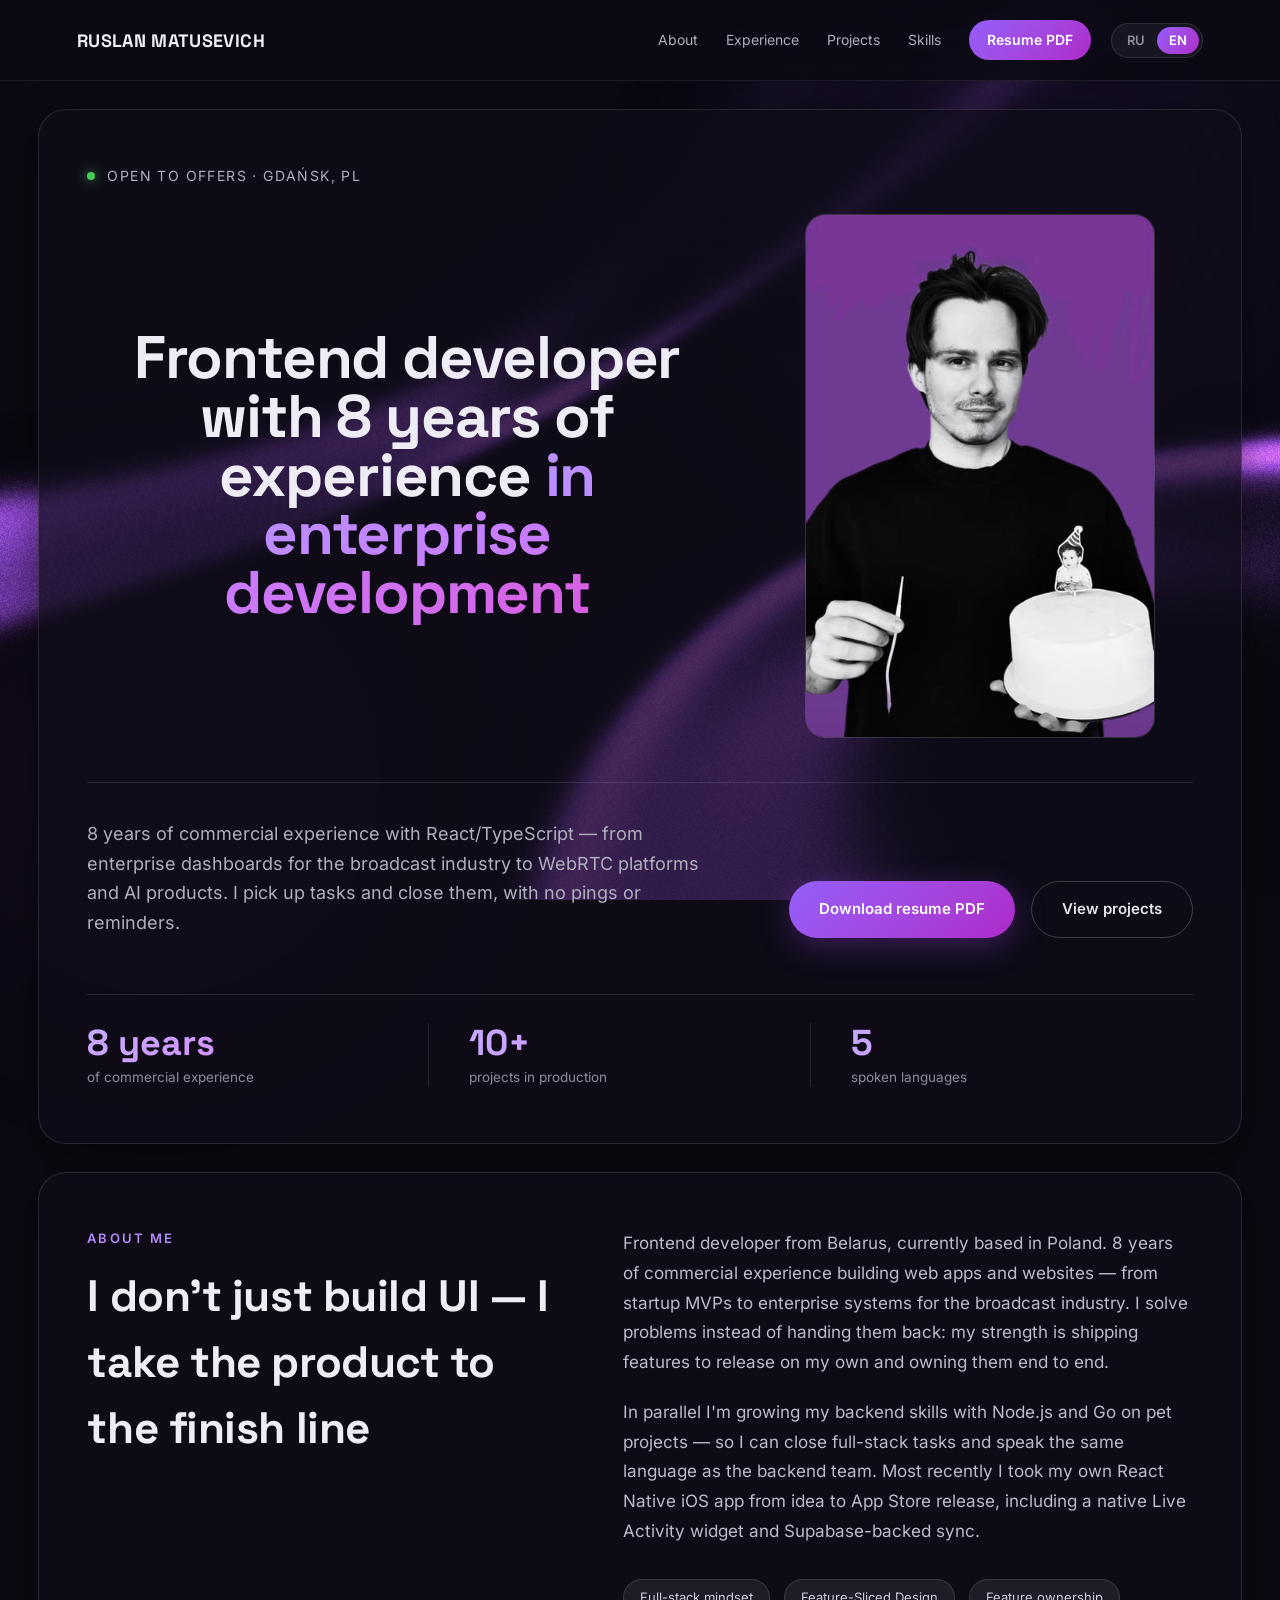
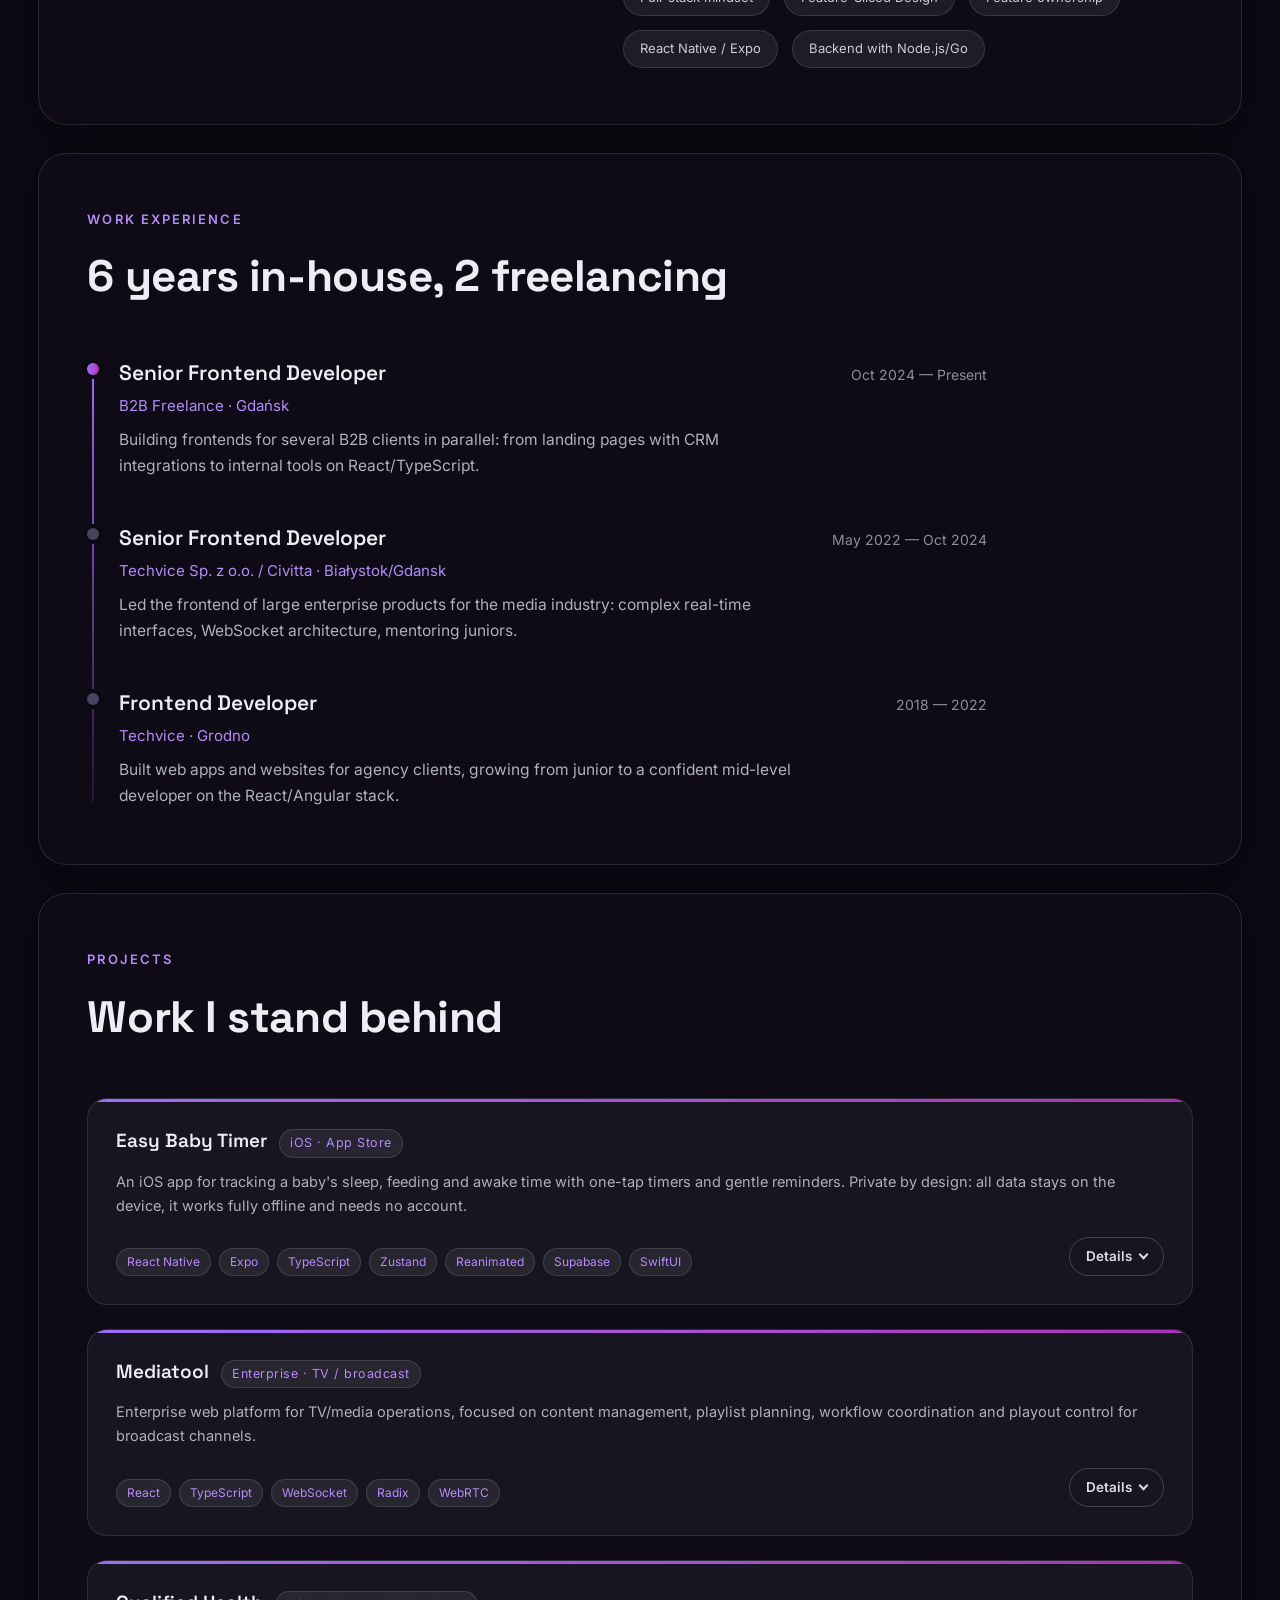
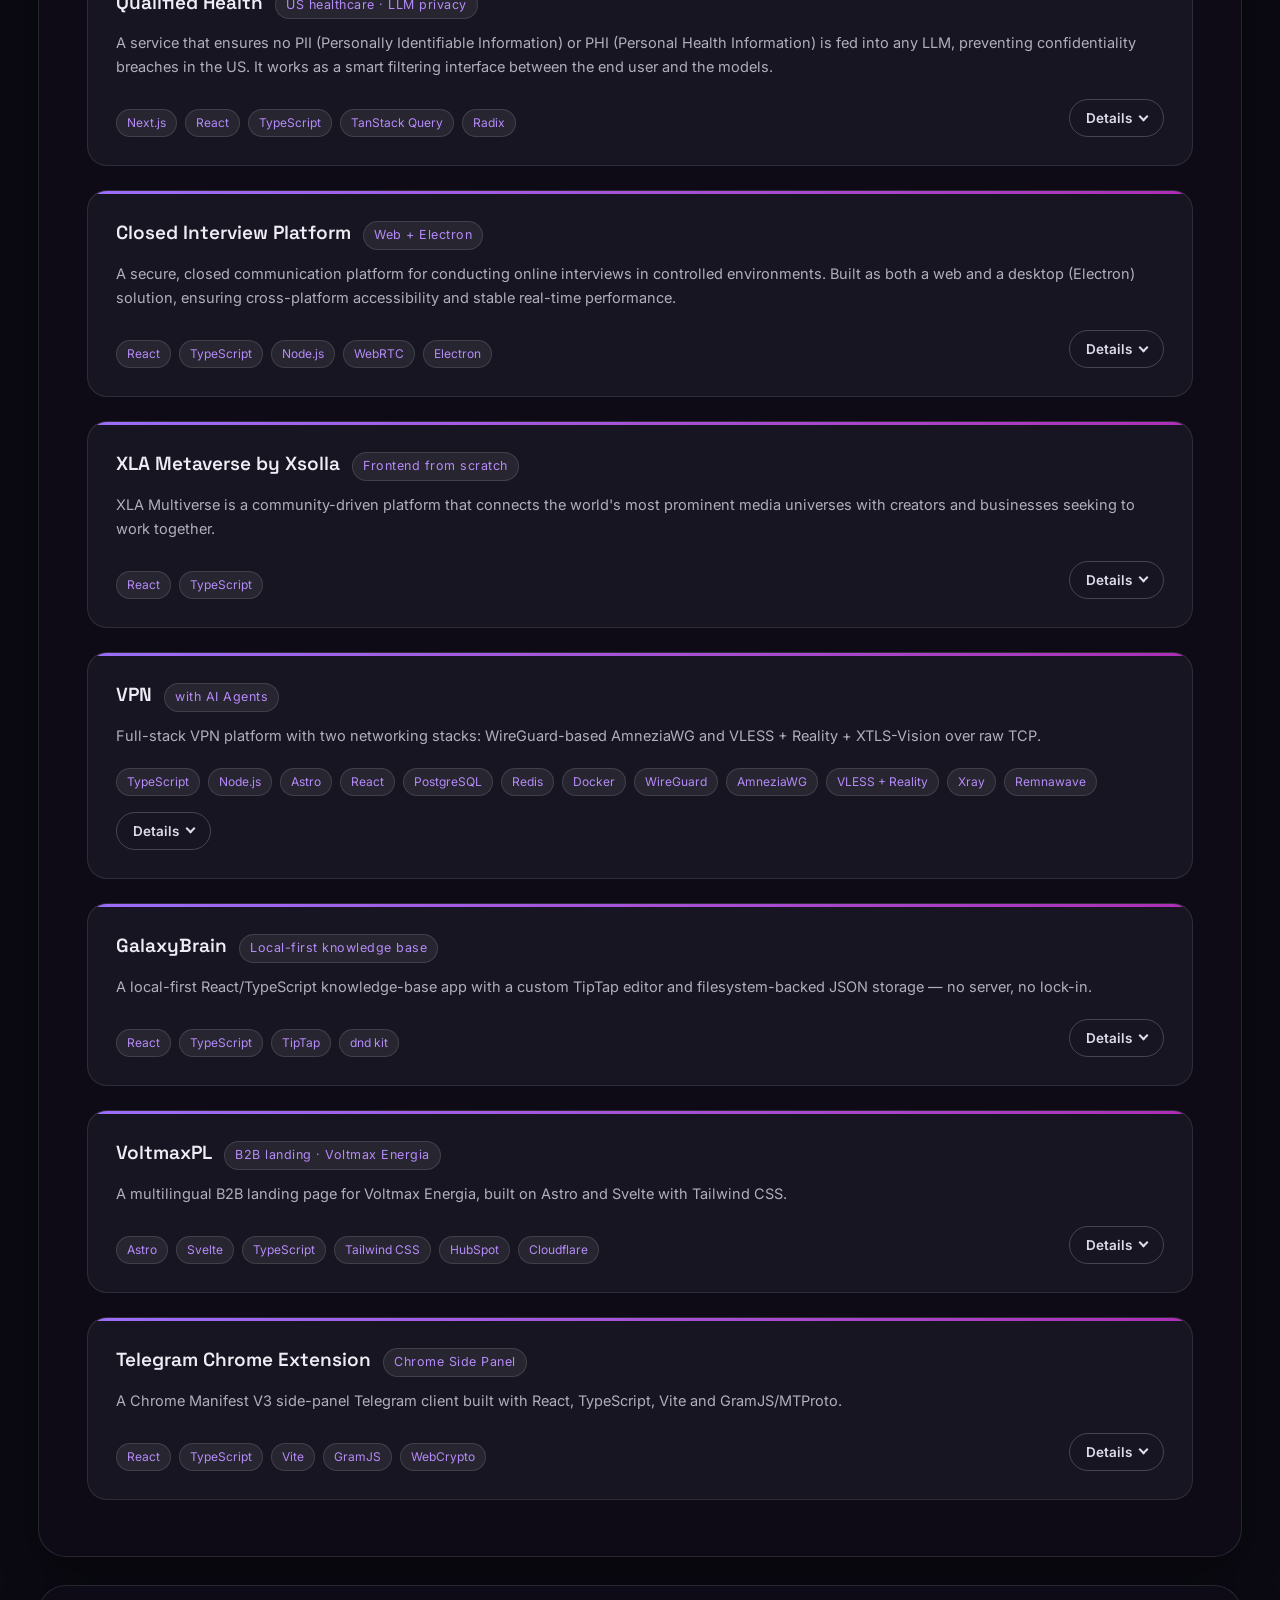
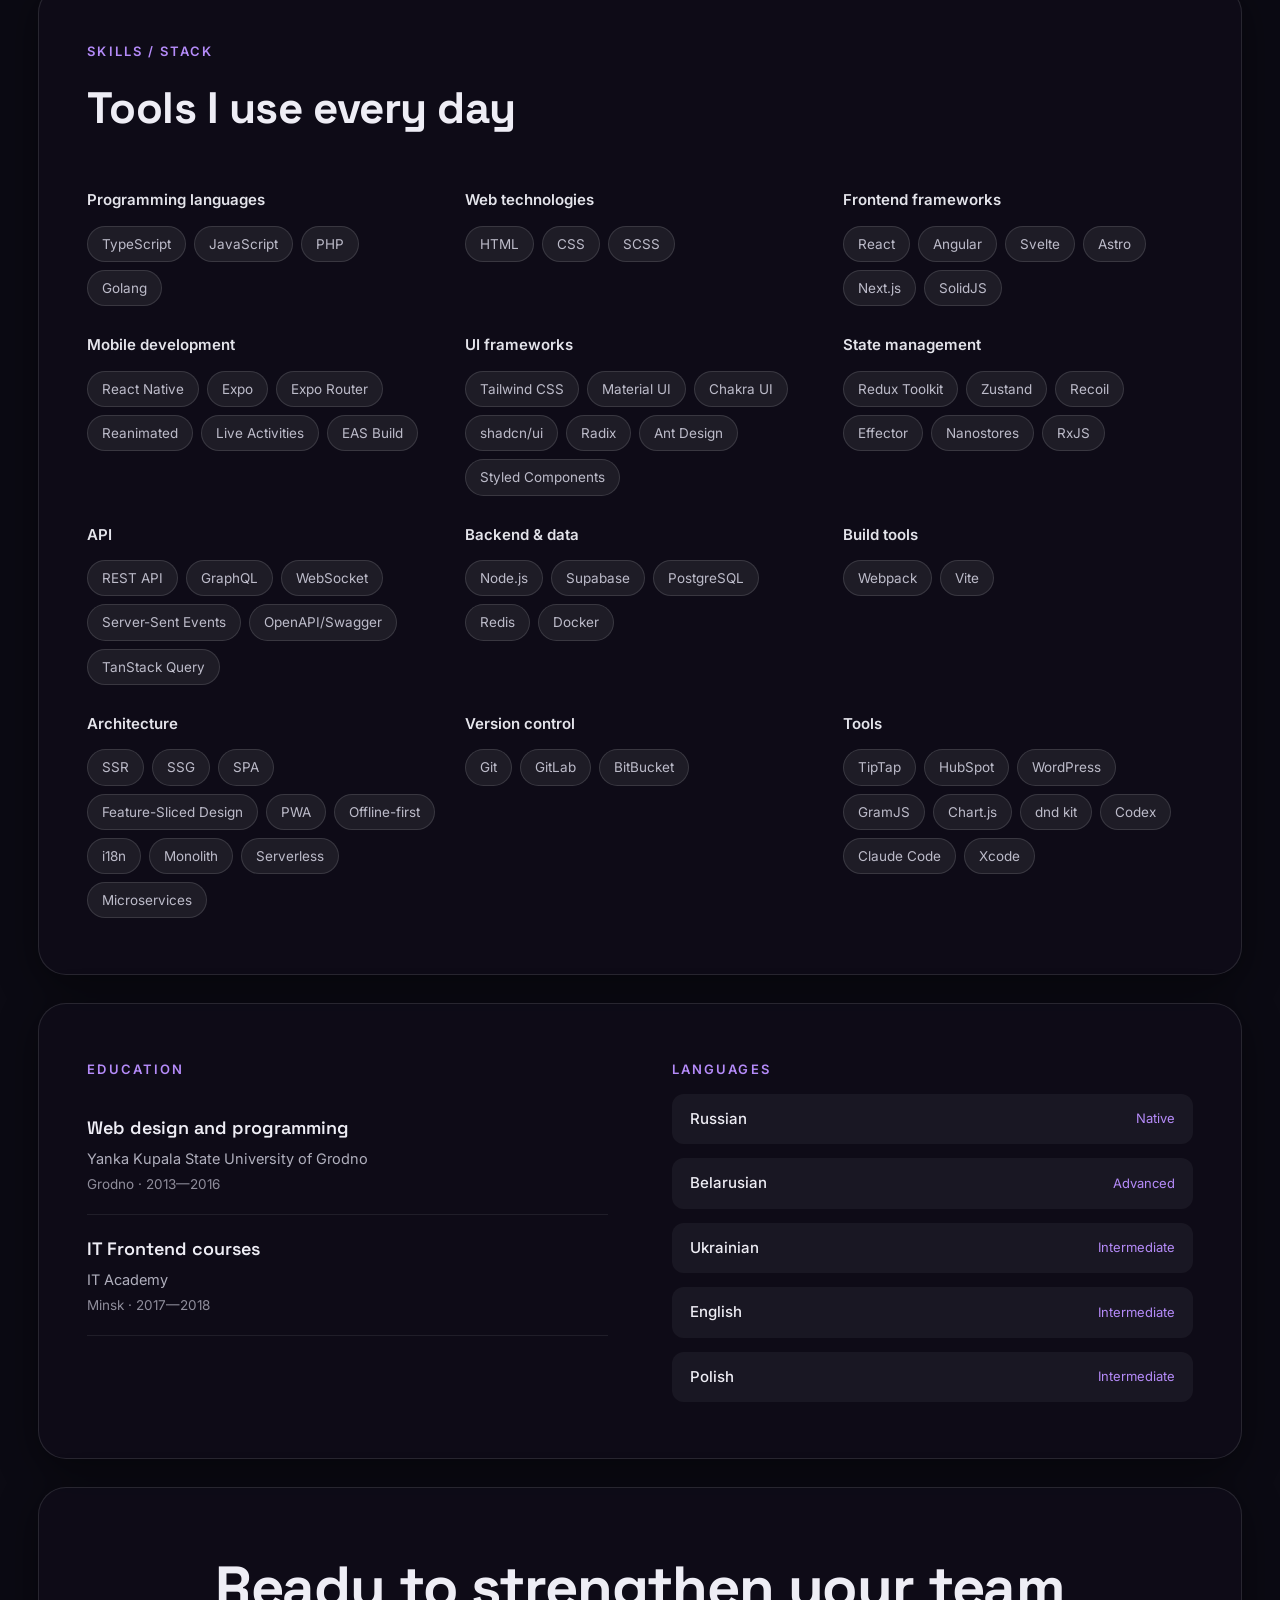
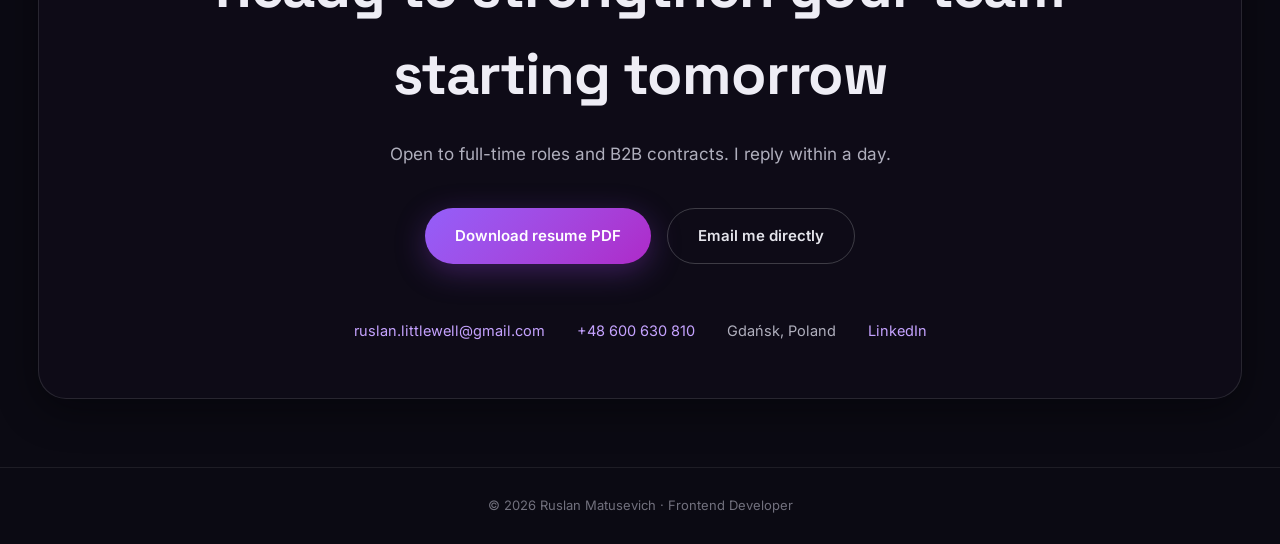
==== commit 42cb2be2: "Fix border bound glitch" ====
--- a/en/index.html
+++ b/en/index.html
@@ -1 +1 @@
-<!DOCTYPE html><html lang="en"><head><meta charset="utf-8"><meta name="viewport" content="width=device-width, initial-scale=1"><meta name="generator" content="Astro v7.1.4"><title>Ruslan Matusevich — Frontend Developer</title><meta name="description" content="Frontend developer with 8 years of experience in React/TypeScript: enterprise dashboards for the broadcast industry, WebRTC platforms, AI products and a shipped React Native iOS app. Gdańsk, Poland."><link rel="canonical" href="https://ruslanlittlewell.github.io/en/"><link rel="alternate" hreflang="ru" href="https://ruslanlittlewell.github.io/"><link rel="alternate" hreflang="en" href="https://ruslanlittlewell.github.io/en/"><link rel="alternate" hreflang="x-default" href="https://ruslanlittlewell.github.io/"><link rel="icon" href="/favicon.svg" type="image/svg+xml"><meta name="theme-color" content="#17151f"><meta property="og:type" content="website"><meta property="og:title" content="Ruslan Matusevich — Frontend Developer"><meta property="og:description" content="Frontend developer with 8 years of experience in React/TypeScript: enterprise dashboards for the broadcast industry, WebRTC platforms, AI products and a shipped React Native iOS app. Gdańsk, Poland."><meta property="og:url" content="https://ruslanlittlewell.github.io/en/"><meta property="og:locale" content="en_US"><meta name="twitter:card" content="summary_large_image"><link rel="stylesheet" href="/assets/ResumePage.C-M1pe-H.css"></head><body><div class="page relative min-h-screen"><div class="blob blob-top pointer-events-none fixed -top-[20%] -right-[10%] z-0 h-[60vw] max-h-[900px] w-[60vw] max-w-[900px] blur-[60px]" aria-hidden="true"></div><div class="blob blob-bottom pointer-events-none fixed -bottom-[25%] -left-[15%] z-0 h-[55vw] max-h-[800px] w-[55vw] max-w-[800px] blur-[60px]" aria-hidden="true"></div><div class="page-bg pointer-events-none fixed inset-0 z-0" aria-hidden="true"><style>astro-island,astro-slot,astro-static-slot{display:contents}</style><script>(()=>{var l=(n,t)=>{let i=async()=>{await(await n())()},e=typeof t.value=="object"?t.value:void 0,s={timeout:e==null?void 0:e.timeout};"requestIdleCallback"in window?window.requestIdleCallback(i,s):setTimeout(i,s.timeout||200)};(self.Astro||(self.Astro={})).idle=l;window.dispatchEvent(new Event("astro:idle"));})();</script><script>(()=>{var g=Object.defineProperty;var w=(a,s,c)=>s in a?g(a,s,{enumerable:!0,configurable:!0,writable:!0,value:c}):a[s]=c;var l=(a,s,c)=>w(a,typeof s!="symbol"?s+"":s,c);var E=new Set(["__proto__","constructor","prototype"]);{let a={0:t=>y(t),1:t=>c(t),2:t=>new RegExp(t),3:t=>new Date(t),4:t=>new Map(c(t)),5:t=>new Set(c(t)),6:t=>BigInt(t),7:t=>new URL(t),8:t=>new Uint8Array(t),9:t=>new Uint16Array(t),10:t=>new Uint32Array(t),11:t=>Number.POSITIVE_INFINITY*t},s=t=>{let[p,e]=t;return p in a?a[p](e):void 0},c=t=>t.map(s),y=t=>typeof t!="object"||t===null?t:Object.fromEntries(Object.entries(t).map(([p,e])=>[p,s(e)]));class f extends HTMLElement{constructor(){super(...arguments);l(this,"Component");l(this,"hydrator");l(this,"hydrate",async()=>{var b;if(!this.hydrator||!this.isConnected)return;let e=(b=this.parentElement)==null?void 0:b.closest("astro-island[ssr]");if(e){e.addEventListener("astro:hydrate",this.hydrate,{once:!0});return}let r=this.querySelectorAll("astro-slot"),n={},d=this.querySelectorAll("template[data-astro-template]");for(let o of d){let i=o.closest(this.tagName);i!=null&&i.isSameNode(this)&&(n[o.getAttribute("data-astro-template")||"default"]=o.innerHTML,o.remove())}for(let o of r){let i=o.closest(this.tagName);i!=null&&i.isSameNode(this)&&(n[o.getAttribute("name")||"default"]=o.innerHTML)}let u;try{u=this.hasAttribute("props")?y(JSON.parse(this.getAttribute("props"))):{}}catch(o){let i=this.getAttribute("component-url")||"<unknown>",v=this.getAttribute("component-export");throw v&&(i+=` (export ${v})`),console.error(`[hydrate] Error parsing props for component ${i}`,this.getAttribute("props"),o),o}let h;await this.hydrator(this)(this.Component,u,n,{client:this.getAttribute("client")}),this.removeAttribute("ssr"),this.dispatchEvent(new CustomEvent("astro:hydrate"))});l(this,"unmount",()=>{this.isConnected||this.dispatchEvent(new CustomEvent("astro:unmount"))})}disconnectedCallback(){document.removeEventListener("astro:after-swap",this.unmount),document.addEventListener("astro:after-swap",this.unmount,{once:!0})}connectedCallback(){if(!this.hasAttribute("await-children")||document.readyState==="interactive"||document.readyState==="complete")this.childrenConnectedCallback();else{let e=()=>{document.removeEventListener("DOMContentLoaded",e),r.disconnect(),this.childrenConnectedCallback()},r=new MutationObserver(()=>{var n;((n=this.lastChild)==null?void 0:n.nodeType)===Node.COMMENT_NODE&&this.lastChild.nodeValue==="astro:end"&&(this.lastChild.remove(),e())});r.observe(this,{childList:!0}),document.addEventListener("DOMContentLoaded",e)}}async childrenConnectedCallback(){let e=this.getAttribute("before-hydration-url");e&&await import(e),this.start()}getRetryImportUrl(e){let r=new URL(e,document.baseURI);return r.searchParams.set("astro-retry",Date.now().toString()),r.toString()}async importWithRetry(e){try{return await import(e)}catch(r){return await new Promise(n=>setTimeout(n,1e3)),import(this.getRetryImportUrl(e))}}handleHydrationError(e){let r=this.getAttribute("component-url"),n=new CustomEvent("astro:hydration-error",{cancelable:!0,bubbles:!0,composed:!0,detail:{error:e,componentUrl:r}});this.dispatchEvent(n)&&console.error(`[astro-island] Error hydrating ${r}`,e)}async start(){let e=JSON.parse(this.getAttribute("opts")),r=this.getAttribute("client");if(Astro[r]===void 0){window.addEventListener(`astro:${r}`,()=>this.start(),{once:!0});return}try{await Astro[r](async()=>{let n=this.getAttribute("renderer-url");try{let[d,{default:u}]=await Promise.all([this.importWithRetry(this.getAttribute("component-url")),n?this.importWithRetry(n):Promise.resolve({default:()=>()=>{}})]),h=this.getAttribute("component-export")||"default";if(h.includes(".")){this.Component=d;for(let m of h.split(".")){if(E.has(m)||!this.Component||typeof this.Component!="object"&&typeof this.Component!="function"||!Object.hasOwn(this.Component,m))throw new Error(`Invalid component export path: ${h}`);this.Component=this.Component[m]}}else{if(E.has(h))throw new Error(`Invalid component export path: ${h}`);this.Component=d[h]}return this.hydrator=u,this.hydrate}catch(d){return this.handleHydrationError(d),()=>{}}},e,this)}catch(n){this.handleHydrationError(n)}}attributeChangedCallback(){this.hydrate()}}l(f,"observedAttributes",["props"]),customElements.get("astro-island")||customElements.define("astro-island",f)}})();</script><astro-island uid="1RkktB" prefix="r10" component-url="/assets/ColorBends.BldYzZcF.js" component-export="default" renderer-url="/assets/client.bxcwkfp-.js" props="{&quot;colors&quot;:[1,[[0,&quot;#A855F7&quot;]]],&quot;speed&quot;:[0,0.2],&quot;frequency&quot;:[0,1],&quot;noise&quot;:[0,0.15],&quot;bandWidth&quot;:[0,6],&quot;rotation&quot;:[0,90],&quot;fadeTop&quot;:[0,0.5],&quot;iterations&quot;:[0,1],&quot;intensity&quot;:[0,1.3]}" ssr client="idle" opts="{&quot;name&quot;:&quot;ColorBends&quot;,&quot;value&quot;:true}" await-children><div class="relative h-full w-full overflow-hidden" style="mask-image:linear-gradient(to bottom, transparent 0%, #000 50%);-webkit-mask-image:linear-gradient(to bottom, transparent 0%, #000 50%)"></div><!--astro:end--></astro-island></div><script>(()=>{var e=async t=>{await(await t())()};(self.Astro||(self.Astro={})).load=e;window.dispatchEvent(new Event("astro:load"));})();</script><astro-island uid="1shxPl" prefix="r11" component-url="/assets/Header.DTFOL811.js" component-export="default" renderer-url="/assets/client.bxcwkfp-.js" props="{&quot;locale&quot;:[0,&quot;en&quot;],&quot;nav&quot;:[0,{&quot;about&quot;:[0,&quot;About&quot;],&quot;experience&quot;:[0,&quot;Experience&quot;],&quot;projects&quot;:[0,&quot;Projects&quot;],&quot;skills&quot;:[0,&quot;Skills&quot;],&quot;resume&quot;:[0,&quot;Resume PDF&quot;],&quot;menu&quot;:[0,&quot;Open menu&quot;]}],&quot;brand&quot;:[0,&quot;RUSLAN MATUSEVICH&quot;]}" ssr client="load" opts="{&quot;name&quot;:&quot;Header&quot;,&quot;value&quot;:true}" await-children><header class="site-header sticky top-0 z-50 flex items-center justify-between gap-5 border-b border-white/8 bg-[oklch(0.15_0.02_290/0.75)] px-4 py-4 backdrop-blur-xl sm:px-6 lg:px-[6vw] lg:py-5"><a class="font-display text-[18px] font-bold tracking-[0.02em] whitespace-nowrap" href="/en/">RUSLAN MATUSEVICH</a><div class="flex items-center gap-4 lg:gap-5"><nav class="hidden absolute inset-x-0 top-full flex-col items-stretch gap-1 border-b border-white/10 bg-[oklch(0.15_0.02_290/0.97)] px-4 pt-4 pb-5 backdrop-blur-xl nav:static nav:flex nav:flex-row nav:items-center nav:gap-7 nav:border-0 nav:bg-transparent nav:p-0 nav:backdrop-blur-none" aria-label="RUSLAN MATUSEVICH"><a class="border-b border-white/8 px-1 py-3 text-base text-dim transition hover:text-fg nav:border-0 nav:p-0 nav:text-sm" href="#about">About</a><a class="border-b border-white/8 px-1 py-3 text-base text-dim transition hover:text-fg nav:border-0 nav:p-0 nav:text-sm" href="#experience">Experience</a><a class="border-b border-white/8 px-1 py-3 text-base text-dim transition hover:text-fg nav:border-0 nav:p-0 nav:text-sm" href="#projects">Projects</a><a class="border-b border-white/8 px-1 py-3 text-base text-dim transition hover:text-fg nav:border-0 nav:p-0 nav:text-sm" href="#skills">Skills</a><a class="grad-brand mt-3 cursor-pointer rounded-full px-[18px] py-3.5 text-[15px] font-semibold text-white transition hover:brightness-110 nav:mt-0 nav:py-2.5 nav:text-sm" href="/RuslanMatusevich_06-2026.pdf" download="RuslanMatusevich_06-2026.pdf">Resume PDF</a></nav><div class="inline-flex items-center rounded-full border border-white/10 bg-white/5 p-[3px]" role="group" aria-label="Language"><a class="rounded-full px-3 py-[7px] text-[13px] leading-none font-semibold transition text-dimmer hover:text-fg" href="/" hrefLang="ru">RU</a><a class="rounded-full px-3 py-[7px] text-[13px] leading-none font-semibold transition grad-brand text-white" href="/en/" hrefLang="en" aria-current="true">EN</a></div><button type="button" class="flex h-[42px] w-[42px] cursor-pointer flex-col items-center justify-center gap-[5px] rounded-xl border border-white/20 nav:hidden" aria-expanded="false" aria-label="Open menu"><span class="block h-0.5 w-[18px] rounded-full bg-fg transition-transform "></span><span class="block h-0.5 w-[18px] rounded-full bg-fg transition-opacity "></span><span class="block h-0.5 w-[18px] rounded-full bg-fg transition-transform "></span></button></div></header><!--astro:end--></astro-island><main class="relative z-10 px-3 pt-7 pb-10 sm:px-5 lg:px-[3vw]"><section class="reveal glass section-glow relative z-10 mx-auto mb-7 w-full max-w-[1400px] rounded-[28px] px-5 py-9 sm:px-8 sm:py-12 lg:px-12 lg:py-14"><div class="mb-7 flex items-center gap-3"><span class="h-2 w-2 shrink-0 rounded-full bg-online shadow-[0_0_12px_oklch(0.75_0.2_145/0.8)]" aria-hidden="true"></span><span class="text-sm tracking-[0.1em] text-dim">OPEN TO OFFERS · GDAŃSK, PL</span></div><div class="mb-11 grid gap-10 lg:grid-cols-[minmax(0,3fr)_minmax(0,2fr)] lg:items-center"><h1 class="text-center font-display text-[clamp(34px,5vw,60px)] leading-[0.98] font-bold tracking-[-0.02em]">Frontend developer with 8 years of experience<!-- --> <span class="grad-text">in enterprise development</span></h1><div class="relative w-full max-w-[350px] justify-self-center"><div class="w-full overflow-hidden rounded-[20px] border border-white/15"><img src="/profile.jpg" alt="Ruslan Matusevich — profile photo" width="400" height="600" fetchPriority="high" class="block h-auto w-full object-cover"/></div></div></div><div class="grid gap-7 border-t border-white/10 pt-9 lg:grid-cols-[1.3fr_auto] lg:items-end"><p class="max-w-[620px] text-lg leading-[1.65] text-dim">8 years of commercial experience with React/TypeScript — from enterprise dashboards for the broadcast industry to WebRTC platforms and AI products. I pick up tasks and close them, with no pings or reminders.</p><div class="flex flex-wrap gap-4 max-sm:*:w-full"><a class="inline-flex cursor-pointer items-center justify-center gap-2 rounded-full text-[15px] font-semibold whitespace-nowrap transition grad-brand shadow-cta px-[30px] py-4 text-white hover:-translate-y-px hover:brightness-110" href="/RuslanMatusevich_06-2026.pdf" download="RuslanMatusevich_06-2026.pdf">Download resume PDF</a><a class="inline-flex cursor-pointer items-center justify-center gap-2 rounded-full text-[15px] font-semibold whitespace-nowrap transition border border-white/20 px-[30px] py-4 text-[oklch(0.92_0.01_290)] hover:border-[oklch(0.7_0.15_300)] hover:bg-white/5 hover:text-fg" href="#projects">View projects</a></div></div><div class="mt-14 grid grid-cols-2 gap-y-6 border-t border-white/10 pt-7 sm:grid-cols-3 sm:gap-x-10"><div class="sm:border-r sm:border-white/10 sm:pr-10 sm:last:border-r-0"><div class="grad-stat font-display text-4xl font-bold">8 years</div><div class="mt-1 text-[13.5px] text-dimmer">of commercial experience</div></div><div class="sm:border-r sm:border-white/10 sm:pr-10 sm:last:border-r-0"><div class="grad-stat font-display text-4xl font-bold">10+</div><div class="mt-1 text-[13.5px] text-dimmer">projects in production</div></div><div class="sm:border-r sm:border-white/10 sm:pr-10 sm:last:border-r-0"><div class="grad-stat font-display text-4xl font-bold">5</div><div class="mt-1 text-[13.5px] text-dimmer">spoken languages</div></div></div></section><section class="reveal glass section-glow relative z-10 mx-auto mb-7 w-full max-w-[1400px] rounded-[28px] px-5 py-9 sm:px-8 sm:py-12 lg:px-12 lg:py-14" id="about"><div class="grid gap-8 lg:grid-cols-[0.9fr_1.1fr] lg:items-start lg:gap-[70px]"><div><div class="mb-3.5 text-[13px] font-semibold tracking-[0.16em] text-accent">ABOUT ME</div><h2 class="font-display text-[clamp(30px,3.5vw,44px)] font-bold tracking-[-0.01em]">I don&#x27;t just build UI — I take the product to the finish line</h2></div><div><p class="text-[17px] leading-[1.75] text-muted ">Frontend developer from Belarus, currently based in Poland. 8 years of commercial experience building web apps and websites — from startup MVPs to enterprise systems for the broadcast industry. I solve problems instead of handing them back: my strength is shipping features to release on my own and owning them end to end.</p><p class="text-[17px] leading-[1.75] text-muted mt-5">In parallel I&#x27;m growing my backend skills with Node.js and Go on pet projects — so I can close full-stack tasks and speak the same language as the backend team. Most recently I took my own React Native iOS app from idea to App Store release, including a native Live Activity widget and Supabase-backed sync.</p><div class="mt-8 flex flex-wrap gap-3.5"><span class="glass-chip rounded-full px-4 py-2 text-[13px] text-[oklch(0.85_0.02_290)]">Full-stack mindset</span><span class="glass-chip rounded-full px-4 py-2 text-[13px] text-[oklch(0.85_0.02_290)]">Feature-Sliced Design</span><span class="glass-chip rounded-full px-4 py-2 text-[13px] text-[oklch(0.85_0.02_290)]">Feature ownership</span><span class="glass-chip rounded-full px-4 py-2 text-[13px] text-[oklch(0.85_0.02_290)]">React Native / Expo</span><span class="glass-chip rounded-full px-4 py-2 text-[13px] text-[oklch(0.85_0.02_290)]">Backend with Node.js/Go</span></div></div></div></section><section class="reveal glass section-glow relative z-10 mx-auto mb-7 w-full max-w-[1400px] rounded-[28px] px-5 py-9 sm:px-8 sm:py-12 lg:px-12 lg:py-14" id="experience"><div class="mb-3.5 text-[13px] font-semibold tracking-[0.16em] text-accent">WORK EXPERIENCE</div><h2 class="mb-10 font-display text-[clamp(30px,3.5vw,44px)] font-bold tracking-[-0.01em] lg:mb-12">6 years in-house, 2 freelancing</h2><div class="relative max-w-[900px] pl-8"><span class="timeline-line absolute top-1.5 bottom-1.5 left-[5px] w-0.5" aria-hidden="true"></span><article class="relative "><span class="absolute top-1.5 -left-8 h-3 w-3 rounded-full ring-4 ring-bg grad-line" aria-hidden="true"></span><div class="mb-1.5 flex flex-wrap items-baseline justify-between gap-2"><h3 class="font-display text-[21px] font-semibold">Senior Frontend Developer</h3><span class="text-sm text-dimmer">Oct 2024 — Present</span></div><div class="mb-2.5 text-[15px] text-accent">B2B Freelance<!-- --> · <!-- -->Gdańsk</div><p class="max-w-[680px] text-[15.5px] leading-[1.65] text-dim">Building frontends for several B2B clients in parallel: from landing pages with CRM integrations to internal tools on React/TypeScript.</p></article><article class="relative mt-11"><span class="absolute top-1.5 -left-8 h-3 w-3 rounded-full ring-4 ring-bg bg-[oklch(0.4_0.05_290)]" aria-hidden="true"></span><div class="mb-1.5 flex flex-wrap items-baseline justify-between gap-2"><h3 class="font-display text-[21px] font-semibold">Senior Frontend Developer</h3><span class="text-sm text-dimmer">May 2022 — Oct 2024</span></div><div class="mb-2.5 text-[15px] text-accent">Techvice Sp. z o.o. / Civitta<!-- --> · <!-- -->Białystok/Gdansk</div><p class="max-w-[680px] text-[15.5px] leading-[1.65] text-dim">Led the frontend of large enterprise products for the media industry: complex real-time interfaces, WebSocket architecture, mentoring juniors.</p></article><article class="relative mt-11"><span class="absolute top-1.5 -left-8 h-3 w-3 rounded-full ring-4 ring-bg bg-[oklch(0.4_0.05_290)]" aria-hidden="true"></span><div class="mb-1.5 flex flex-wrap items-baseline justify-between gap-2"><h3 class="font-display text-[21px] font-semibold">Frontend Developer</h3><span class="text-sm text-dimmer">2018 — 2022</span></div><div class="mb-2.5 text-[15px] text-accent">Techvice<!-- --> · <!-- -->Grodno</div><p class="max-w-[680px] text-[15.5px] leading-[1.65] text-dim">Built web apps and websites for agency clients, growing from junior to a confident mid-level developer on the React/Angular stack.</p></article></div></section><section class="reveal glass section-glow relative z-10 mx-auto mb-7 w-full max-w-[1400px] rounded-[28px] px-5 py-9 sm:px-8 sm:py-12 lg:px-12 lg:py-14" id="projects"><div class="mb-3.5 text-[13px] font-semibold tracking-[0.16em] text-accent">PROJECTS</div><h2 class="mb-10 font-display text-[clamp(30px,3.5vw,44px)] font-bold tracking-[-0.01em] lg:mb-12">Work I stand behind</h2><div class="grid items-start gap-6"><article class="glass-soft relative flex flex-col overflow-hidden rounded-[20px] p-7 transition-colors hover:border-[oklch(0.6_0.15_300/0.5)] hover:bg-white/8"><span class="grad-line absolute inset-x-0 top-0 h-[3px]" aria-hidden="true"></span><header class="mb-3 flex flex-wrap items-baseline gap-x-3 gap-y-1.5"><h3 class="font-display text-[19px] font-semibold">Easy Baby Timer</h3><span class="glass-chip rounded-full border-[oklch(0.6_0.15_300/0.35)] px-2.5 py-1 text-[12.5px] tracking-[0.04em] text-accent">iOS · App Store</span></header><p class="text-[14.5px] leading-[1.65] text-dim">An iOS app for tracking a baby&#x27;s sleep, feeding and awake time with one-tap timers and gentle reminders. Private by design: all data stays on the device, it works fully offline and needs no account.</p><div class="project-details mt-4.5 border-t border-white/8 pt-4.5" id="project-0-details" hidden=""><p class="text-[14.5px] leading-[1.65] text-dim ">Built solo with React Native and Expo, from the first prototype to the App Store release. The interface is fully translated into 5 languages and switchable in-app at any time.</p><p class="text-[14.5px] leading-[1.65] text-dim mt-3.5">The most interesting part was the native layer: a SwiftUI Live Activity widget that shows a running timer in the Dynamic Island and on the Lock Screen, plus optional multi-parent sync on Supabase with row-level security — while the app stays fully usable offline.</p><h4 class="mt-5 mb-3 text-[13px] font-semibold tracking-[0.08em] text-accent uppercase">Key features</h4><ul class="flex flex-col gap-2.5"><li class="relative pl-[18px] text-sm leading-[1.55] text-dim before:absolute before:top-2 before:left-0 before:h-[5px] before:w-[5px] before:rounded-full before:bg-accent before:content-[&#x27;&#x27;]">One-tap timers for sleep, feeding and awake time</li><li class="relative pl-[18px] text-sm leading-[1.55] text-dim before:absolute before:top-2 before:left-0 before:h-[5px] before:w-[5px] before:rounded-full before:bg-accent before:content-[&#x27;&#x27;]">Live Activity in the Dynamic Island and on the Lock Screen</li><li class="relative pl-[18px] text-sm leading-[1.55] text-dim before:absolute before:top-2 before:left-0 before:h-[5px] before:w-[5px] before:rounded-full before:bg-accent before:content-[&#x27;&#x27;]">Smart reminders based on the baby&#x27;s own schedule, with feeding auto-stop</li><li class="relative pl-[18px] text-sm leading-[1.55] text-dim before:absolute before:top-2 before:left-0 before:h-[5px] before:w-[5px] before:rounded-full before:bg-accent before:content-[&#x27;&#x27;]">Day timeline calendar, colour-coded by activity, with pinch-to-zoom from a full day down to the minute</li><li class="relative pl-[18px] text-sm leading-[1.55] text-dim before:absolute before:top-2 before:left-0 before:h-[5px] before:w-[5px] before:rounded-full before:bg-accent before:content-[&#x27;&#x27;]">Entry editing, milk amount logging and daily stats</li><li class="relative pl-[18px] text-sm leading-[1.55] text-dim before:absolute before:top-2 before:left-0 before:h-[5px] before:w-[5px] before:rounded-full before:bg-accent before:content-[&#x27;&#x27;]">Floating mini-timer that follows you across the app while a timer runs</li><li class="relative pl-[18px] text-sm leading-[1.55] text-dim before:absolute before:top-2 before:left-0 before:h-[5px] before:w-[5px] before:rounded-full before:bg-accent before:content-[&#x27;&#x27;]">Shared access to a child between parents via an invite code</li><li class="relative pl-[18px] text-sm leading-[1.55] text-dim before:absolute before:top-2 before:left-0 before:h-[5px] before:w-[5px] before:rounded-full before:bg-accent before:content-[&#x27;&#x27;]">Offline-first local storage, no account, no ads</li></ul></div><div class="mt-auto flex flex-wrap items-end justify-between gap-4 pt-5"><div class="flex flex-wrap gap-2"><span class="glass-chip rounded-full px-2.5 py-[5px] text-xs text-accent">React Native</span><span class="glass-chip rounded-full px-2.5 py-[5px] text-xs text-accent">Expo</span><span class="glass-chip rounded-full px-2.5 py-[5px] text-xs text-accent">TypeScript</span><span class="glass-chip rounded-full px-2.5 py-[5px] text-xs text-accent">Zustand</span><span class="glass-chip rounded-full px-2.5 py-[5px] text-xs text-accent">Reanimated</span><span class="glass-chip rounded-full px-2.5 py-[5px] text-xs text-accent">Supabase</span><span class="glass-chip rounded-full px-2.5 py-[5px] text-xs text-accent">SwiftUI</span></div><button type="button" class="project-toggle inline-flex shrink-0 cursor-pointer items-center gap-2 rounded-full border border-white/20 px-4 py-2 text-[13.5px] font-semibold text-[oklch(0.9_0.02_290)] transition hover:border-[oklch(0.7_0.15_300)] hover:bg-white/6 hover:text-fg" aria-expanded="false" aria-controls="project-0-details"><span class="label-more">Details</span><span class="label-less">Collapse</span><span class="chevron h-[7px] w-[7px] border-r-2 border-b-2 border-current" aria-hidden="true"></span></button></div></article><article class="glass-soft relative flex flex-col overflow-hidden rounded-[20px] p-7 transition-colors hover:border-[oklch(0.6_0.15_300/0.5)] hover:bg-white/8"><span class="grad-line absolute inset-x-0 top-0 h-[3px]" aria-hidden="true"></span><header class="mb-3 flex flex-wrap items-baseline gap-x-3 gap-y-1.5"><h3 class="font-display text-[19px] font-semibold">Mediatool</h3><span class="glass-chip rounded-full border-[oklch(0.6_0.15_300/0.35)] px-2.5 py-1 text-[12.5px] tracking-[0.04em] text-accent">Enterprise · TV / broadcast</span></header><p class="text-[14.5px] leading-[1.65] text-dim">Enterprise web platform for TV/media operations, focused on content management, playlist planning, workflow coordination and playout control for broadcast channels.</p><div class="project-details mt-4.5 border-t border-white/8 pt-4.5" id="project-1-details" hidden=""><p class="text-[14.5px] leading-[1.65] text-dim ">Developed and maintained a large-scale React-based media management platform used for planning, organizing, validating and monitoring broadcast content. The system supports complex scheduling workflows, content metadata management, live playlist operations, real-time updates, role-based access and multi-channel configuration.</p><h4 class="mt-5 mb-3 text-[13px] font-semibold tracking-[0.08em] text-accent uppercase">Key features</h4><ul class="flex flex-col gap-2.5"><li class="relative pl-[18px] text-sm leading-[1.55] text-dim before:absolute before:top-2 before:left-0 before:h-[5px] before:w-[5px] before:rounded-full before:bg-accent before:content-[&#x27;&#x27;]">Content Manager for programs, episodes, promos, commercials, IDs, blocks, metadata, segmentation, music cues and run logs</li><li class="relative pl-[18px] text-sm leading-[1.55] text-dim before:absolute before:top-2 before:left-0 before:h-[5px] before:w-[5px] before:rounded-full before:bg-accent before:content-[&#x27;&#x27;]">Planner module for building broadcast schedules with macro/micro blocks, drag-and-drop ordering, autofill/fillout tools, commercial assignment, playlist import/export, CSV/XLS downloads and schedule synchronization</li><li class="relative pl-[18px] text-sm leading-[1.55] text-dim before:absolute before:top-2 before:left-0 before:h-[5px] before:w-[5px] before:rounded-full before:bg-accent before:content-[&#x27;&#x27;]">Workflow module for task management, timelines, labels, members, assignments, live task updates, filtering, searching and task export</li><li class="relative pl-[18px] text-sm leading-[1.55] text-dim before:absolute before:top-2 before:left-0 before:h-[5px] before:w-[5px] before:rounded-full before:bg-accent before:content-[&#x27;&#x27;]">Playout module for on-air schedules, micro/macro views, dummy events, metadata, event ordering and day-level operations</li><li class="relative pl-[18px] text-sm leading-[1.55] text-dim before:absolute before:top-2 before:left-0 before:h-[5px] before:w-[5px] before:rounded-full before:bg-accent before:content-[&#x27;&#x27;]">Playlist Checker and alerting tools for damaged files, on-air status, global system alerts and operational issues</li><li class="relative pl-[18px] text-sm leading-[1.55] text-dim before:absolute before:top-2 before:left-0 before:h-[5px] before:w-[5px] before:rounded-full before:bg-accent before:content-[&#x27;&#x27;]">Live multiviewer with multiple player backends: HTML5/WebRTC, SLDP, MSE and Redge</li><li class="relative pl-[18px] text-sm leading-[1.55] text-dim before:absolute before:top-2 before:left-0 before:h-[5px] before:w-[5px] before:rounded-full before:bg-accent before:content-[&#x27;&#x27;]">Role-based navigation and permissions for planner, playout, global, admin and supervisor accounts</li><li class="relative pl-[18px] text-sm leading-[1.55] text-dim before:absolute before:top-2 before:left-0 before:h-[5px] before:w-[5px] before:rounded-full before:bg-accent before:content-[&#x27;&#x27;]">Responsive mobile experience for dashboard, workflow, live preview and event monitoring</li><li class="relative pl-[18px] text-sm leading-[1.55] text-dim before:absolute before:top-2 before:left-0 before:h-[5px] before:w-[5px] before:rounded-full before:bg-accent before:content-[&#x27;&#x27;]">Global and channel-level settings for AV, FTP, metadata, email, workflow, planner, playout and playlist checker modules</li><li class="relative pl-[18px] text-sm leading-[1.55] text-dim before:absolute before:top-2 before:left-0 before:h-[5px] before:w-[5px] before:rounded-full before:bg-accent before:content-[&#x27;&#x27;]">Real-time updates over WebSocket for planner and workflow data</li><li class="relative pl-[18px] text-sm leading-[1.55] text-dim before:absolute before:top-2 before:left-0 before:h-[5px] before:w-[5px] before:rounded-full before:bg-accent before:content-[&#x27;&#x27;]">Authentication, password recovery, user settings, profile management, notifications and two-factor flows</li></ul></div><div class="mt-auto flex flex-wrap items-end justify-between gap-4 pt-5"><div class="flex flex-wrap gap-2"><span class="glass-chip rounded-full px-2.5 py-[5px] text-xs text-accent">React</span><span class="glass-chip rounded-full px-2.5 py-[5px] text-xs text-accent">TypeScript</span><span class="glass-chip rounded-full px-2.5 py-[5px] text-xs text-accent">WebSocket</span><span class="glass-chip rounded-full px-2.5 py-[5px] text-xs text-accent">Radix</span><span class="glass-chip rounded-full px-2.5 py-[5px] text-xs text-accent">WebRTC</span></div><button type="button" class="project-toggle inline-flex shrink-0 cursor-pointer items-center gap-2 rounded-full border border-white/20 px-4 py-2 text-[13.5px] font-semibold text-[oklch(0.9_0.02_290)] transition hover:border-[oklch(0.7_0.15_300)] hover:bg-white/6 hover:text-fg" aria-expanded="false" aria-controls="project-1-details"><span class="label-more">Details</span><span class="label-less">Collapse</span><span class="chevron h-[7px] w-[7px] border-r-2 border-b-2 border-current" aria-hidden="true"></span></button></div></article><article class="glass-soft relative flex flex-col overflow-hidden rounded-[20px] p-7 transition-colors hover:border-[oklch(0.6_0.15_300/0.5)] hover:bg-white/8"><span class="grad-line absolute inset-x-0 top-0 h-[3px]" aria-hidden="true"></span><header class="mb-3 flex flex-wrap items-baseline gap-x-3 gap-y-1.5"><h3 class="font-display text-[19px] font-semibold">Qualified Health</h3><span class="glass-chip rounded-full border-[oklch(0.6_0.15_300/0.35)] px-2.5 py-1 text-[12.5px] tracking-[0.04em] text-accent">US healthcare · LLM privacy</span></header><p class="text-[14.5px] leading-[1.65] text-dim">A service that ensures no PII (Personally Identifiable Information) or PHI (Personal Health Information) is fed into any LLM, preventing confidentiality breaches in the US. It works as a smart filtering interface between the end user and the models.</p><div class="project-details mt-4.5 border-t border-white/8 pt-4.5" id="project-2-details" hidden=""><p class="text-[14.5px] leading-[1.65] text-dim ">I was responsible for developing the web applications for the project. The first is a chat application for client communication. The second is an admin panel for configuring system settings and creating or editing the filters that keep sensitive data like PII and PHI from leaking to third-party services. I also contributed to backend development.</p></div><div class="mt-auto flex flex-wrap items-end justify-between gap-4 pt-5"><div class="flex flex-wrap gap-2"><span class="glass-chip rounded-full px-2.5 py-[5px] text-xs text-accent">Next.js</span><span class="glass-chip rounded-full px-2.5 py-[5px] text-xs text-accent">React</span><span class="glass-chip rounded-full px-2.5 py-[5px] text-xs text-accent">TypeScript</span><span class="glass-chip rounded-full px-2.5 py-[5px] text-xs text-accent">TanStack Query</span><span class="glass-chip rounded-full px-2.5 py-[5px] text-xs text-accent">Radix</span></div><button type="button" class="project-toggle inline-flex shrink-0 cursor-pointer items-center gap-2 rounded-full border border-white/20 px-4 py-2 text-[13.5px] font-semibold text-[oklch(0.9_0.02_290)] transition hover:border-[oklch(0.7_0.15_300)] hover:bg-white/6 hover:text-fg" aria-expanded="false" aria-controls="project-2-details"><span class="label-more">Details</span><span class="label-less">Collapse</span><span class="chevron h-[7px] w-[7px] border-r-2 border-b-2 border-current" aria-hidden="true"></span></button></div></article><article class="glass-soft relative flex flex-col overflow-hidden rounded-[20px] p-7 transition-colors hover:border-[oklch(0.6_0.15_300/0.5)] hover:bg-white/8"><span class="grad-line absolute inset-x-0 top-0 h-[3px]" aria-hidden="true"></span><header class="mb-3 flex flex-wrap items-baseline gap-x-3 gap-y-1.5"><h3 class="font-display text-[19px] font-semibold">Closed Interview Platform</h3><span class="glass-chip rounded-full border-[oklch(0.6_0.15_300/0.35)] px-2.5 py-1 text-[12.5px] tracking-[0.04em] text-accent">Web + Electron</span></header><p class="text-[14.5px] leading-[1.65] text-dim">A secure, closed communication platform for conducting online interviews in controlled environments. Built as both a web and a desktop (Electron) solution, ensuring cross-platform accessibility and stable real-time performance.</p><div class="project-details mt-4.5 border-t border-white/8 pt-4.5" id="project-3-details" hidden=""><p class="text-[14.5px] leading-[1.65] text-dim ">I developed the system using React + TypeScript on the frontend and Node.js on the backend, with a real-time architecture based on WebRTC. The platform supports reconnectable peer sessions and multi-peer connections, allowing stable communication even under unstable network conditions.</p><p class="text-[14.5px] leading-[1.65] text-dim mt-3.5">The project required handling complex real-time state synchronization, peer lifecycle management and cross-platform packaging for Electron, with a strong focus on reliability and low-latency communication.</p><h4 class="mt-5 mb-3 text-[13px] font-semibold tracking-[0.08em] text-accent uppercase">Key features</h4><ul class="flex flex-col gap-2.5"><li class="relative pl-[18px] text-sm leading-[1.55] text-dim before:absolute before:top-2 before:left-0 before:h-[5px] before:w-[5px] before:rounded-full before:bg-accent before:content-[&#x27;&#x27;]">Creation and management of private interview rooms</li><li class="relative pl-[18px] text-sm leading-[1.55] text-dim before:absolute before:top-2 before:left-0 before:h-[5px] before:w-[5px] before:rounded-full before:bg-accent before:content-[&#x27;&#x27;]">Real-time video/audio communication over WebRTC</li><li class="relative pl-[18px] text-sm leading-[1.55] text-dim before:absolute before:top-2 before:left-0 before:h-[5px] before:w-[5px] before:rounded-full before:bg-accent before:content-[&#x27;&#x27;]">Automatic peer reconnection and multi-peer session handling</li><li class="relative pl-[18px] text-sm leading-[1.55] text-dim before:absolute before:top-2 before:left-0 before:h-[5px] before:w-[5px] before:rounded-full before:bg-accent before:content-[&#x27;&#x27;]">Internal real-time chat</li><li class="relative pl-[18px] text-sm leading-[1.55] text-dim before:absolute before:top-2 before:left-0 before:h-[5px] before:w-[5px] before:rounded-full before:bg-accent before:content-[&#x27;&#x27;]">Secure file sharing between participants</li><li class="relative pl-[18px] text-sm leading-[1.55] text-dim before:absolute before:top-2 before:left-0 before:h-[5px] before:w-[5px] before:rounded-full before:bg-accent before:content-[&#x27;&#x27;]">Simulation of system errors for testing and scenario control</li><li class="relative pl-[18px] text-sm leading-[1.55] text-dim before:absolute before:top-2 before:left-0 before:h-[5px] before:w-[5px] before:rounded-full before:bg-accent before:content-[&#x27;&#x27;]">Donation simulation mechanics within sessions</li></ul></div><div class="mt-auto flex flex-wrap items-end justify-between gap-4 pt-5"><div class="flex flex-wrap gap-2"><span class="glass-chip rounded-full px-2.5 py-[5px] text-xs text-accent">React</span><span class="glass-chip rounded-full px-2.5 py-[5px] text-xs text-accent">TypeScript</span><span class="glass-chip rounded-full px-2.5 py-[5px] text-xs text-accent">Node.js</span><span class="glass-chip rounded-full px-2.5 py-[5px] text-xs text-accent">WebRTC</span><span class="glass-chip rounded-full px-2.5 py-[5px] text-xs text-accent">Electron</span></div><button type="button" class="project-toggle inline-flex shrink-0 cursor-pointer items-center gap-2 rounded-full border border-white/20 px-4 py-2 text-[13.5px] font-semibold text-[oklch(0.9_0.02_290)] transition hover:border-[oklch(0.7_0.15_300)] hover:bg-white/6 hover:text-fg" aria-expanded="false" aria-controls="project-3-details"><span class="label-more">Details</span><span class="label-less">Collapse</span><span class="chevron h-[7px] w-[7px] border-r-2 border-b-2 border-current" aria-hidden="true"></span></button></div></article><article class="glass-soft relative flex flex-col overflow-hidden rounded-[20px] p-7 transition-colors hover:border-[oklch(0.6_0.15_300/0.5)] hover:bg-white/8"><span class="grad-line absolute inset-x-0 top-0 h-[3px]" aria-hidden="true"></span><header class="mb-3 flex flex-wrap items-baseline gap-x-3 gap-y-1.5"><h3 class="font-display text-[19px] font-semibold">XLA Metaverse by Xsolla</h3><span class="glass-chip rounded-full border-[oklch(0.6_0.15_300/0.35)] px-2.5 py-1 text-[12.5px] tracking-[0.04em] text-accent">Frontend from scratch</span></header><p class="text-[14.5px] leading-[1.65] text-dim">XLA Multiverse is a community-driven platform that connects the world&#x27;s most prominent media universes with creators and businesses seeking to work together.</p><div class="project-details mt-4.5 border-t border-white/8 pt-4.5" id="project-4-details" hidden=""><p class="text-[14.5px] leading-[1.65] text-dim ">I was responsible for developing the frontend part of the application from scratch. I worked with the backend team to set up a fast and reliable system based on autogenerated content, with a dynamic form builder that lets users conveniently compose content for their metaverses.</p><p class="text-[14.5px] leading-[1.65] text-dim mt-3.5">We also collaborated with another international team building an additional part of the system, to deliver a high-quality product for the client.</p></div><div class="mt-auto flex flex-wrap items-end justify-between gap-4 pt-5"><div class="flex flex-wrap gap-2"><span class="glass-chip rounded-full px-2.5 py-[5px] text-xs text-accent">React</span><span class="glass-chip rounded-full px-2.5 py-[5px] text-xs text-accent">TypeScript</span></div><button type="button" class="project-toggle inline-flex shrink-0 cursor-pointer items-center gap-2 rounded-full border border-white/20 px-4 py-2 text-[13.5px] font-semibold text-[oklch(0.9_0.02_290)] transition hover:border-[oklch(0.7_0.15_300)] hover:bg-white/6 hover:text-fg" aria-expanded="false" aria-controls="project-4-details"><span class="label-more">Details</span><span class="label-less">Collapse</span><span class="chevron h-[7px] w-[7px] border-r-2 border-b-2 border-current" aria-hidden="true"></span></button></div></article><article class="glass-soft relative flex flex-col overflow-hidden rounded-[20px] p-7 transition-colors hover:border-[oklch(0.6_0.15_300/0.5)] hover:bg-white/8"><span class="grad-line absolute inset-x-0 top-0 h-[3px]" aria-hidden="true"></span><header class="mb-3 flex flex-wrap items-baseline gap-x-3 gap-y-1.5"><h3 class="font-display text-[19px] font-semibold">VPN</h3><span class="glass-chip rounded-full border-[oklch(0.6_0.15_300/0.35)] px-2.5 py-1 text-[12.5px] tracking-[0.04em] text-accent">with AI Agents</span></header><p class="text-[14.5px] leading-[1.65] text-dim">Full-stack VPN platform with two networking stacks: WireGuard-based AmneziaWG and VLESS + Reality + XTLS-Vision over raw TCP.</p><div class="project-details mt-4.5 border-t border-white/8 pt-4.5" id="project-5-details" hidden=""><p class="text-[14.5px] leading-[1.65] text-dim ">Built an Astro/React website, a Telegram bot, an admin dashboard, billing webhooks, automated VPN config provisioning, traffic accounting, subscription lifecycle management and Docker-based deployment infrastructure.</p><p class="text-[14.5px] leading-[1.65] text-dim mt-3.5">Implemented AmneziaWG tunnels with WireGuard encryption and UDP obfuscation, plus a DPI-resistant VLESS + Reality + XTLS-Vision stack without WebSocket/gRPC. VLESS provisioning runs through the Remnawave REST API and Xray nodes, covering user creation, suspension and removal, persistent subscription links, and access synchronization with billing.</p></div><div class="mt-auto flex flex-wrap items-end justify-between gap-4 pt-5"><div class="flex flex-wrap gap-2"><span class="glass-chip rounded-full px-2.5 py-[5px] text-xs text-accent">TypeScript</span><span class="glass-chip rounded-full px-2.5 py-[5px] text-xs text-accent">Node.js</span><span class="glass-chip rounded-full px-2.5 py-[5px] text-xs text-accent">Astro</span><span class="glass-chip rounded-full px-2.5 py-[5px] text-xs text-accent">React</span><span class="glass-chip rounded-full px-2.5 py-[5px] text-xs text-accent">PostgreSQL</span><span class="glass-chip rounded-full px-2.5 py-[5px] text-xs text-accent">Redis</span><span class="glass-chip rounded-full px-2.5 py-[5px] text-xs text-accent">Docker</span><span class="glass-chip rounded-full px-2.5 py-[5px] text-xs text-accent">WireGuard</span><span class="glass-chip rounded-full px-2.5 py-[5px] text-xs text-accent">AmneziaWG</span><span class="glass-chip rounded-full px-2.5 py-[5px] text-xs text-accent">VLESS + Reality</span><span class="glass-chip rounded-full px-2.5 py-[5px] text-xs text-accent">Xray</span><span class="glass-chip rounded-full px-2.5 py-[5px] text-xs text-accent">Remnawave</span></div><button type="button" class="project-toggle inline-flex shrink-0 cursor-pointer items-center gap-2 rounded-full border border-white/20 px-4 py-2 text-[13.5px] font-semibold text-[oklch(0.9_0.02_290)] transition hover:border-[oklch(0.7_0.15_300)] hover:bg-white/6 hover:text-fg" aria-expanded="false" aria-controls="project-5-details"><span class="label-more">Details</span><span class="label-less">Collapse</span><span class="chevron h-[7px] w-[7px] border-r-2 border-b-2 border-current" aria-hidden="true"></span></button></div></article><article class="glass-soft relative flex flex-col overflow-hidden rounded-[20px] p-7 transition-colors hover:border-[oklch(0.6_0.15_300/0.5)] hover:bg-white/8"><span class="grad-line absolute inset-x-0 top-0 h-[3px]" aria-hidden="true"></span><header class="mb-3 flex flex-wrap items-baseline gap-x-3 gap-y-1.5"><h3 class="font-display text-[19px] font-semibold">GalaxyBrain</h3><span class="glass-chip rounded-full border-[oklch(0.6_0.15_300/0.35)] px-2.5 py-1 text-[12.5px] tracking-[0.04em] text-accent">Local-first knowledge base</span></header><p class="text-[14.5px] leading-[1.65] text-dim">A local-first React/TypeScript knowledge-base app with a custom TipTap editor and filesystem-backed JSON storage — no server, no lock-in.</p><div class="project-details mt-4.5 border-t border-white/8 pt-4.5" id="project-6-details" hidden=""><p class="text-[14.5px] leading-[1.65] text-dim ">Implemented multi-pane navigation, drag-and-drop tabs, page links, templates, computed variables, metadata aggregation and image handling.</p></div><div class="mt-auto flex flex-wrap items-end justify-between gap-4 pt-5"><div class="flex flex-wrap gap-2"><span class="glass-chip rounded-full px-2.5 py-[5px] text-xs text-accent">React</span><span class="glass-chip rounded-full px-2.5 py-[5px] text-xs text-accent">TypeScript</span><span class="glass-chip rounded-full px-2.5 py-[5px] text-xs text-accent">TipTap</span><span class="glass-chip rounded-full px-2.5 py-[5px] text-xs text-accent">dnd kit</span></div><button type="button" class="project-toggle inline-flex shrink-0 cursor-pointer items-center gap-2 rounded-full border border-white/20 px-4 py-2 text-[13.5px] font-semibold text-[oklch(0.9_0.02_290)] transition hover:border-[oklch(0.7_0.15_300)] hover:bg-white/6 hover:text-fg" aria-expanded="false" aria-controls="project-6-details"><span class="label-more">Details</span><span class="label-less">Collapse</span><span class="chevron h-[7px] w-[7px] border-r-2 border-b-2 border-current" aria-hidden="true"></span></button></div></article><article class="glass-soft relative flex flex-col overflow-hidden rounded-[20px] p-7 transition-colors hover:border-[oklch(0.6_0.15_300/0.5)] hover:bg-white/8"><span class="grad-line absolute inset-x-0 top-0 h-[3px]" aria-hidden="true"></span><header class="mb-3 flex flex-wrap items-baseline gap-x-3 gap-y-1.5"><h3 class="font-display text-[19px] font-semibold">VoltmaxPL</h3><span class="glass-chip rounded-full border-[oklch(0.6_0.15_300/0.35)] px-2.5 py-1 text-[12.5px] tracking-[0.04em] text-accent">B2B landing · Voltmax Energia</span></header><p class="text-[14.5px] leading-[1.65] text-dim">A multilingual B2B landing page for Voltmax Energia, built on Astro and Svelte with Tailwind CSS.</p><div class="project-details mt-4.5 border-t border-white/8 pt-4.5" id="project-7-details" hidden=""><p class="text-[14.5px] leading-[1.65] text-dim ">Implemented an interactive energy savings calculator, multi-step lead forms, HubSpot CRM integration over OAuth, file uploads, UTM tracking, SEO setup and deployment to Cloudflare.</p></div><div class="mt-auto flex flex-wrap items-end justify-between gap-4 pt-5"><div class="flex flex-wrap gap-2"><span class="glass-chip rounded-full px-2.5 py-[5px] text-xs text-accent">Astro</span><span class="glass-chip rounded-full px-2.5 py-[5px] text-xs text-accent">Svelte</span><span class="glass-chip rounded-full px-2.5 py-[5px] text-xs text-accent">TypeScript</span><span class="glass-chip rounded-full px-2.5 py-[5px] text-xs text-accent">Tailwind CSS</span><span class="glass-chip rounded-full px-2.5 py-[5px] text-xs text-accent">HubSpot</span><span class="glass-chip rounded-full px-2.5 py-[5px] text-xs text-accent">Cloudflare</span></div><button type="button" class="project-toggle inline-flex shrink-0 cursor-pointer items-center gap-2 rounded-full border border-white/20 px-4 py-2 text-[13.5px] font-semibold text-[oklch(0.9_0.02_290)] transition hover:border-[oklch(0.7_0.15_300)] hover:bg-white/6 hover:text-fg" aria-expanded="false" aria-controls="project-7-details"><span class="label-more">Details</span><span class="label-less">Collapse</span><span class="chevron h-[7px] w-[7px] border-r-2 border-b-2 border-current" aria-hidden="true"></span></button></div></article><article class="glass-soft relative flex flex-col overflow-hidden rounded-[20px] p-7 transition-colors hover:border-[oklch(0.6_0.15_300/0.5)] hover:bg-white/8"><span class="grad-line absolute inset-x-0 top-0 h-[3px]" aria-hidden="true"></span><header class="mb-3 flex flex-wrap items-baseline gap-x-3 gap-y-1.5"><h3 class="font-display text-[19px] font-semibold">Telegram Chrome Extension</h3><span class="glass-chip rounded-full border-[oklch(0.6_0.15_300/0.35)] px-2.5 py-1 text-[12.5px] tracking-[0.04em] text-accent">Chrome Side Panel</span></header><p class="text-[14.5px] leading-[1.65] text-dim">A Chrome Manifest V3 side-panel Telegram client built with React, TypeScript, Vite and GramJS/MTProto.</p><div class="project-details mt-4.5 border-t border-white/8 pt-4.5" id="project-8-details" hidden=""><p class="text-[14.5px] leading-[1.65] text-dim ">Implemented QR/phone/2FA authentication, encrypted session storage with WebCrypto, live dialog updates, chat history pagination, rich media rendering, notifications, and message/file sending, editing and deletion.</p></div><div class="mt-auto flex flex-wrap items-end justify-between gap-4 pt-5"><div class="flex flex-wrap gap-2"><span class="glass-chip rounded-full px-2.5 py-[5px] text-xs text-accent">React</span><span class="glass-chip rounded-full px-2.5 py-[5px] text-xs text-accent">TypeScript</span><span class="glass-chip rounded-full px-2.5 py-[5px] text-xs text-accent">Vite</span><span class="glass-chip rounded-full px-2.5 py-[5px] text-xs text-accent">GramJS</span><span class="glass-chip rounded-full px-2.5 py-[5px] text-xs text-accent">WebCrypto</span></div><button type="button" class="project-toggle inline-flex shrink-0 cursor-pointer items-center gap-2 rounded-full border border-white/20 px-4 py-2 text-[13.5px] font-semibold text-[oklch(0.9_0.02_290)] transition hover:border-[oklch(0.7_0.15_300)] hover:bg-white/6 hover:text-fg" aria-expanded="false" aria-controls="project-8-details"><span class="label-more">Details</span><span class="label-less">Collapse</span><span class="chevron h-[7px] w-[7px] border-r-2 border-b-2 border-current" aria-hidden="true"></span></button></div></article></div></section><section class="reveal glass section-glow relative z-10 mx-auto mb-7 w-full max-w-[1400px] rounded-[28px] px-5 py-9 sm:px-8 sm:py-12 lg:px-12 lg:py-14" id="skills"><div class="mb-3.5 text-[13px] font-semibold tracking-[0.16em] text-accent">SKILLS / STACK</div><h2 class="mb-10 font-display text-[clamp(30px,3.5vw,44px)] font-bold tracking-[-0.01em] lg:mb-12">Tools I use every day</h2><div class="grid gap-7 sm:grid-cols-2 lg:grid-cols-3"><div><h3 class="mb-3.5 text-[15px] font-semibold text-[oklch(0.92_0.01_290)]">Programming languages</h3><div class="flex flex-wrap gap-2"><span class="glass-chip rounded-full px-3.5 py-[7px] text-[13.5px] text-muted">TypeScript</span><span class="glass-chip rounded-full px-3.5 py-[7px] text-[13.5px] text-muted">JavaScript</span><span class="glass-chip rounded-full px-3.5 py-[7px] text-[13.5px] text-muted">PHP</span><span class="glass-chip rounded-full px-3.5 py-[7px] text-[13.5px] text-muted">Golang</span></div></div><div><h3 class="mb-3.5 text-[15px] font-semibold text-[oklch(0.92_0.01_290)]">Web technologies</h3><div class="flex flex-wrap gap-2"><span class="glass-chip rounded-full px-3.5 py-[7px] text-[13.5px] text-muted">HTML</span><span class="glass-chip rounded-full px-3.5 py-[7px] text-[13.5px] text-muted">CSS</span><span class="glass-chip rounded-full px-3.5 py-[7px] text-[13.5px] text-muted">SCSS</span></div></div><div><h3 class="mb-3.5 text-[15px] font-semibold text-[oklch(0.92_0.01_290)]">Frontend frameworks</h3><div class="flex flex-wrap gap-2"><span class="glass-chip rounded-full px-3.5 py-[7px] text-[13.5px] text-muted">React</span><span class="glass-chip rounded-full px-3.5 py-[7px] text-[13.5px] text-muted">Angular</span><span class="glass-chip rounded-full px-3.5 py-[7px] text-[13.5px] text-muted">Svelte</span><span class="glass-chip rounded-full px-3.5 py-[7px] text-[13.5px] text-muted">Astro</span><span class="glass-chip rounded-full px-3.5 py-[7px] text-[13.5px] text-muted">Next.js</span><span class="glass-chip rounded-full px-3.5 py-[7px] text-[13.5px] text-muted">SolidJS</span></div></div><div><h3 class="mb-3.5 text-[15px] font-semibold text-[oklch(0.92_0.01_290)]">Mobile development</h3><div class="flex flex-wrap gap-2"><span class="glass-chip rounded-full px-3.5 py-[7px] text-[13.5px] text-muted">React Native</span><span class="glass-chip rounded-full px-3.5 py-[7px] text-[13.5px] text-muted">Expo</span><span class="glass-chip rounded-full px-3.5 py-[7px] text-[13.5px] text-muted">Expo Router</span><span class="glass-chip rounded-full px-3.5 py-[7px] text-[13.5px] text-muted">Reanimated</span><span class="glass-chip rounded-full px-3.5 py-[7px] text-[13.5px] text-muted">Live Activities</span><span class="glass-chip rounded-full px-3.5 py-[7px] text-[13.5px] text-muted">EAS Build</span></div></div><div><h3 class="mb-3.5 text-[15px] font-semibold text-[oklch(0.92_0.01_290)]">UI frameworks</h3><div class="flex flex-wrap gap-2"><span class="glass-chip rounded-full px-3.5 py-[7px] text-[13.5px] text-muted">Tailwind CSS</span><span class="glass-chip rounded-full px-3.5 py-[7px] text-[13.5px] text-muted">Material UI</span><span class="glass-chip rounded-full px-3.5 py-[7px] text-[13.5px] text-muted">Chakra UI</span><span class="glass-chip rounded-full px-3.5 py-[7px] text-[13.5px] text-muted">shadcn/ui</span><span class="glass-chip rounded-full px-3.5 py-[7px] text-[13.5px] text-muted">Radix</span><span class="glass-chip rounded-full px-3.5 py-[7px] text-[13.5px] text-muted">Ant Design</span><span class="glass-chip rounded-full px-3.5 py-[7px] text-[13.5px] text-muted">Styled Components</span></div></div><div><h3 class="mb-3.5 text-[15px] font-semibold text-[oklch(0.92_0.01_290)]">State management</h3><div class="flex flex-wrap gap-2"><span class="glass-chip rounded-full px-3.5 py-[7px] text-[13.5px] text-muted">Redux Toolkit</span><span class="glass-chip rounded-full px-3.5 py-[7px] text-[13.5px] text-muted">Zustand</span><span class="glass-chip rounded-full px-3.5 py-[7px] text-[13.5px] text-muted">Recoil</span><span class="glass-chip rounded-full px-3.5 py-[7px] text-[13.5px] text-muted">Effector</span><span class="glass-chip rounded-full px-3.5 py-[7px] text-[13.5px] text-muted">Nanostores</span><span class="glass-chip rounded-full px-3.5 py-[7px] text-[13.5px] text-muted">RxJS</span></div></div><div><h3 class="mb-3.5 text-[15px] font-semibold text-[oklch(0.92_0.01_290)]">API</h3><div class="flex flex-wrap gap-2"><span class="glass-chip rounded-full px-3.5 py-[7px] text-[13.5px] text-muted">REST API</span><span class="glass-chip rounded-full px-3.5 py-[7px] text-[13.5px] text-muted">GraphQL</span><span class="glass-chip rounded-full px-3.5 py-[7px] text-[13.5px] text-muted">WebSocket</span><span class="glass-chip rounded-full px-3.5 py-[7px] text-[13.5px] text-muted">Server-Sent Events</span><span class="glass-chip rounded-full px-3.5 py-[7px] text-[13.5px] text-muted">OpenAPI/Swagger</span><span class="glass-chip rounded-full px-3.5 py-[7px] text-[13.5px] text-muted">TanStack Query</span></div></div><div><h3 class="mb-3.5 text-[15px] font-semibold text-[oklch(0.92_0.01_290)]">Backend &amp; data</h3><div class="flex flex-wrap gap-2"><span class="glass-chip rounded-full px-3.5 py-[7px] text-[13.5px] text-muted">Node.js</span><span class="glass-chip rounded-full px-3.5 py-[7px] text-[13.5px] text-muted">Supabase</span><span class="glass-chip rounded-full px-3.5 py-[7px] text-[13.5px] text-muted">PostgreSQL</span><span class="glass-chip rounded-full px-3.5 py-[7px] text-[13.5px] text-muted">Redis</span><span class="glass-chip rounded-full px-3.5 py-[7px] text-[13.5px] text-muted">Docker</span></div></div><div><h3 class="mb-3.5 text-[15px] font-semibold text-[oklch(0.92_0.01_290)]">Build tools</h3><div class="flex flex-wrap gap-2"><span class="glass-chip rounded-full px-3.5 py-[7px] text-[13.5px] text-muted">Webpack</span><span class="glass-chip rounded-full px-3.5 py-[7px] text-[13.5px] text-muted">Vite</span></div></div><div><h3 class="mb-3.5 text-[15px] font-semibold text-[oklch(0.92_0.01_290)]">Architecture</h3><div class="flex flex-wrap gap-2"><span class="glass-chip rounded-full px-3.5 py-[7px] text-[13.5px] text-muted">SSR</span><span class="glass-chip rounded-full px-3.5 py-[7px] text-[13.5px] text-muted">SSG</span><span class="glass-chip rounded-full px-3.5 py-[7px] text-[13.5px] text-muted">SPA</span><span class="glass-chip rounded-full px-3.5 py-[7px] text-[13.5px] text-muted">Feature-Sliced Design</span><span class="glass-chip rounded-full px-3.5 py-[7px] text-[13.5px] text-muted">PWA</span><span class="glass-chip rounded-full px-3.5 py-[7px] text-[13.5px] text-muted">Offline-first</span><span class="glass-chip rounded-full px-3.5 py-[7px] text-[13.5px] text-muted">i18n</span><span class="glass-chip rounded-full px-3.5 py-[7px] text-[13.5px] text-muted">Monolith</span><span class="glass-chip rounded-full px-3.5 py-[7px] text-[13.5px] text-muted">Serverless</span><span class="glass-chip rounded-full px-3.5 py-[7px] text-[13.5px] text-muted">Microservices</span></div></div><div><h3 class="mb-3.5 text-[15px] font-semibold text-[oklch(0.92_0.01_290)]">Version control</h3><div class="flex flex-wrap gap-2"><span class="glass-chip rounded-full px-3.5 py-[7px] text-[13.5px] text-muted">Git</span><span class="glass-chip rounded-full px-3.5 py-[7px] text-[13.5px] text-muted">GitLab</span><span class="glass-chip rounded-full px-3.5 py-[7px] text-[13.5px] text-muted">BitBucket</span></div></div><div><h3 class="mb-3.5 text-[15px] font-semibold text-[oklch(0.92_0.01_290)]">Tools</h3><div class="flex flex-wrap gap-2"><span class="glass-chip rounded-full px-3.5 py-[7px] text-[13.5px] text-muted">TipTap</span><span class="glass-chip rounded-full px-3.5 py-[7px] text-[13.5px] text-muted">HubSpot</span><span class="glass-chip rounded-full px-3.5 py-[7px] text-[13.5px] text-muted">WordPress</span><span class="glass-chip rounded-full px-3.5 py-[7px] text-[13.5px] text-muted">GramJS</span><span class="glass-chip rounded-full px-3.5 py-[7px] text-[13.5px] text-muted">Chart.js</span><span class="glass-chip rounded-full px-3.5 py-[7px] text-[13.5px] text-muted">dnd kit</span><span class="glass-chip rounded-full px-3.5 py-[7px] text-[13.5px] text-muted">Codex</span><span class="glass-chip rounded-full px-3.5 py-[7px] text-[13.5px] text-muted">Claude Code</span><span class="glass-chip rounded-full px-3.5 py-[7px] text-[13.5px] text-muted">Xcode</span></div></div></div></section><section class="reveal glass section-glow relative z-10 mx-auto mb-7 w-full max-w-[1400px] rounded-[28px] px-5 py-9 sm:px-8 sm:py-12 lg:px-12 lg:py-14"><div class="grid gap-12 lg:grid-cols-2 lg:gap-16"><div><div class="mb-3.5 text-[13px] font-semibold tracking-[0.16em] text-accent">EDUCATION</div><div class="border-b border-white/8 py-5"><h3 class="mb-1.5 font-display text-lg font-semibold">Web design and programming</h3><div class="text-[14.5px] text-dim">Yanka Kupala State University of Grodno</div><div class="mt-1 text-[13.5px] text-dimmer">Grodno<!-- --> · <!-- -->2013—2016</div></div><div class="border-b border-white/8 py-5"><h3 class="mb-1.5 font-display text-lg font-semibold">IT Frontend courses</h3><div class="text-[14.5px] text-dim">IT Academy</div><div class="mt-1 text-[13.5px] text-dimmer">Minsk<!-- --> · <!-- -->2017—2018</div></div></div><div><div class="mb-3.5 text-[13px] font-semibold tracking-[0.16em] text-accent">LANGUAGES</div><div class="flex flex-col gap-3.5"><div class="flex items-center justify-between gap-4 rounded-xl bg-white/5 px-4.5 py-3.5"><span class="text-[15px] font-medium">Russian</span><span class="text-[13px] text-accent">Native</span></div><div class="flex items-center justify-between gap-4 rounded-xl bg-white/5 px-4.5 py-3.5"><span class="text-[15px] font-medium">Belarusian</span><span class="text-[13px] text-accent">Advanced</span></div><div class="flex items-center justify-between gap-4 rounded-xl bg-white/5 px-4.5 py-3.5"><span class="text-[15px] font-medium">Ukrainian</span><span class="text-[13px] text-accent">Intermediate</span></div><div class="flex items-center justify-between gap-4 rounded-xl bg-white/5 px-4.5 py-3.5"><span class="text-[15px] font-medium">English</span><span class="text-[13px] text-accent">Intermediate</span></div><div class="flex items-center justify-between gap-4 rounded-xl bg-white/5 px-4.5 py-3.5"><span class="text-[15px] font-medium">Polish</span><span class="text-[13px] text-accent">Intermediate</span></div></div></div></div></section><section class="reveal glass section-glow relative z-10 mx-auto mb-7 w-full max-w-[1400px] rounded-[28px] px-5 py-9 sm:px-8 sm:py-12 lg:px-12 lg:py-14 text-center" id="contact"><h2 class="mb-6 font-display text-[clamp(34px,5vw,58px)] font-bold tracking-[-0.02em]">Ready to strengthen your team<br/>starting tomorrow</h2><p class="mx-auto mb-10 max-w-[560px] text-[17px] text-dim">Open to full-time roles and B2B contracts. I reply within a day.</p><div class="mb-14 flex flex-wrap justify-center gap-4 max-sm:*:w-full"><a class="inline-flex cursor-pointer items-center justify-center gap-2 rounded-full text-[15px] font-semibold whitespace-nowrap transition grad-brand shadow-cta px-[30px] py-4 text-white hover:-translate-y-px hover:brightness-110" href="/RuslanMatusevich_06-2026.pdf" download="RuslanMatusevich_06-2026.pdf">Download resume PDF</a><a class="inline-flex cursor-pointer items-center justify-center gap-2 rounded-full text-[15px] font-semibold whitespace-nowrap transition border border-white/20 px-[30px] py-4 text-[oklch(0.92_0.01_290)] hover:border-[oklch(0.7_0.15_300)] hover:bg-white/5 hover:text-fg" href="mailto:ruslan.littlewell@gmail.com">Email me directly</a></div><div class="flex flex-wrap justify-center gap-x-8 gap-y-3 text-[14.5px] text-dim"><a class="text-link transition hover:text-link-hover" href="mailto:ruslan.littlewell@gmail.com">ruslan.littlewell@gmail.com</a><a class="text-link transition hover:text-link-hover" href="tel:+48600630810">+48 600 630 810</a><span>Gdańsk, Poland</span><a class="text-link transition hover:text-link-hover" href="https://www.linkedin.com/in/ruslan-matusevich/" target="_blank" rel="noopener noreferrer">LinkedIn</a></div></section></main><footer class="relative z-10 border-t border-white/8 px-4 py-7 text-center text-[13px] text-faint sm:px-6 lg:px-[6vw]">© <!-- -->2026<!-- --> <!-- -->Ruslan Matusevich · Frontend Developer</footer></div><script type="module">var e=document.querySelectorAll(`.reveal`),t=window.matchMedia(`(prefers-reduced-motion: reduce)`).matches;if(t||!(`IntersectionObserver`in window))e.forEach(e=>e.classList.add(`is-visible`));else{let t=new IntersectionObserver(e=>{e.forEach(e=>{e.isIntersecting&&(e.target.classList.add(`is-visible`),t.unobserve(e.target))})},{rootMargin:`0px 0px -10% 0px`,threshold:.05});e.forEach(e=>t.observe(e))}window.addEventListener(`beforeprint`,()=>{document.querySelectorAll(`.reveal`).forEach(e=>e.classList.add(`is-visible`))}),document.querySelectorAll(`.section-glow`).forEach(e=>{e.addEventListener(`pointermove`,t=>{let n=e.getBoundingClientRect(),r=t.clientX-n.left,i=t.clientY-n.top,a={top:i,right:n.width-r,bottom:n.height-i,left:r},[o,s]=Object.entries(a).reduce((e,t)=>t[1]<e[1]?t:e),c=Math.max(0,Math.min(1,1-s/90));e.dataset.glowSide=o,e.style.setProperty(`--border-glow-x`,`${r}px`),e.style.setProperty(`--border-glow-y`,`${i}px`),e.style.setProperty(`--border-glow-opacity`,String(c))}),e.addEventListener(`pointerleave`,()=>{e.style.setProperty(`--border-glow-opacity`,`0`)})}),document.addEventListener(`click`,e=>{let n=e.target?.closest(`.project-toggle`);if(!n)return;let r=n.getAttribute(`aria-controls`),i=r?document.getElementById(r):null;if(!i)return;let a=n.getAttribute(`aria-expanded`)===`true`;if(n.setAttribute(`aria-expanded`,String(!a)),i.getAnimations().forEach(e=>e.cancel()),t||!(`animate`in i)){i.hidden=a;return}if(a){let e=i.getBoundingClientRect().height,t=i.animate([{height:`${e}px`,opacity:1},{height:`0px`,opacity:0}],{duration:280,easing:`cubic-bezier(0.4, 0, 0.2, 1)`});i.style.overflow=`hidden`,t.onfinish=()=>{i.hidden=!0,i.style.removeProperty(`overflow`)}}else{i.hidden=!1;let e=i.scrollHeight,t=i.animate([{height:`0px`,opacity:0},{height:`${e}px`,opacity:1}],{duration:340,easing:`cubic-bezier(0.22, 1, 0.36, 1)`});i.style.overflow=`hidden`,t.onfinish=()=>{i.style.removeProperty(`overflow`)}}});</script></body></html>+<!DOCTYPE html><html lang="en"><head><meta charset="utf-8"><meta name="viewport" content="width=device-width, initial-scale=1"><meta name="generator" content="Astro v7.1.4"><title>Ruslan Matusevich — Frontend Developer</title><meta name="description" content="Frontend developer with 8 years of experience in React/TypeScript: enterprise dashboards for the broadcast industry, WebRTC platforms, AI products and a shipped React Native iOS app. Gdańsk, Poland."><link rel="canonical" href="https://ruslanlittlewell.github.io/en/"><link rel="alternate" hreflang="ru" href="https://ruslanlittlewell.github.io/"><link rel="alternate" hreflang="en" href="https://ruslanlittlewell.github.io/en/"><link rel="alternate" hreflang="x-default" href="https://ruslanlittlewell.github.io/"><link rel="icon" href="/favicon.svg" type="image/svg+xml"><meta name="theme-color" content="#17151f"><meta property="og:type" content="website"><meta property="og:title" content="Ruslan Matusevich — Frontend Developer"><meta property="og:description" content="Frontend developer with 8 years of experience in React/TypeScript: enterprise dashboards for the broadcast industry, WebRTC platforms, AI products and a shipped React Native iOS app. Gdańsk, Poland."><meta property="og:url" content="https://ruslanlittlewell.github.io/en/"><meta property="og:locale" content="en_US"><meta name="twitter:card" content="summary_large_image"><link rel="stylesheet" href="/assets/ResumePage.DhwIvbW8.css"></head><body><div class="page relative min-h-screen"><div class="blob blob-top pointer-events-none fixed -top-[20%] -right-[10%] z-0 h-[60vw] max-h-[900px] w-[60vw] max-w-[900px] blur-[60px]" aria-hidden="true"></div><div class="blob blob-bottom pointer-events-none fixed -bottom-[25%] -left-[15%] z-0 h-[55vw] max-h-[800px] w-[55vw] max-w-[800px] blur-[60px]" aria-hidden="true"></div><div class="page-bg pointer-events-none fixed inset-0 z-0" aria-hidden="true"><style>astro-island,astro-slot,astro-static-slot{display:contents}</style><script>(()=>{var l=(n,t)=>{let i=async()=>{await(await n())()},e=typeof t.value=="object"?t.value:void 0,s={timeout:e==null?void 0:e.timeout};"requestIdleCallback"in window?window.requestIdleCallback(i,s):setTimeout(i,s.timeout||200)};(self.Astro||(self.Astro={})).idle=l;window.dispatchEvent(new Event("astro:idle"));})();</script><script>(()=>{var g=Object.defineProperty;var w=(a,s,c)=>s in a?g(a,s,{enumerable:!0,configurable:!0,writable:!0,value:c}):a[s]=c;var l=(a,s,c)=>w(a,typeof s!="symbol"?s+"":s,c);var E=new Set(["__proto__","constructor","prototype"]);{let a={0:t=>y(t),1:t=>c(t),2:t=>new RegExp(t),3:t=>new Date(t),4:t=>new Map(c(t)),5:t=>new Set(c(t)),6:t=>BigInt(t),7:t=>new URL(t),8:t=>new Uint8Array(t),9:t=>new Uint16Array(t),10:t=>new Uint32Array(t),11:t=>Number.POSITIVE_INFINITY*t},s=t=>{let[p,e]=t;return p in a?a[p](e):void 0},c=t=>t.map(s),y=t=>typeof t!="object"||t===null?t:Object.fromEntries(Object.entries(t).map(([p,e])=>[p,s(e)]));class f extends HTMLElement{constructor(){super(...arguments);l(this,"Component");l(this,"hydrator");l(this,"hydrate",async()=>{var b;if(!this.hydrator||!this.isConnected)return;let e=(b=this.parentElement)==null?void 0:b.closest("astro-island[ssr]");if(e){e.addEventListener("astro:hydrate",this.hydrate,{once:!0});return}let r=this.querySelectorAll("astro-slot"),n={},d=this.querySelectorAll("template[data-astro-template]");for(let o of d){let i=o.closest(this.tagName);i!=null&&i.isSameNode(this)&&(n[o.getAttribute("data-astro-template")||"default"]=o.innerHTML,o.remove())}for(let o of r){let i=o.closest(this.tagName);i!=null&&i.isSameNode(this)&&(n[o.getAttribute("name")||"default"]=o.innerHTML)}let u;try{u=this.hasAttribute("props")?y(JSON.parse(this.getAttribute("props"))):{}}catch(o){let i=this.getAttribute("component-url")||"<unknown>",v=this.getAttribute("component-export");throw v&&(i+=` (export ${v})`),console.error(`[hydrate] Error parsing props for component ${i}`,this.getAttribute("props"),o),o}let h;await this.hydrator(this)(this.Component,u,n,{client:this.getAttribute("client")}),this.removeAttribute("ssr"),this.dispatchEvent(new CustomEvent("astro:hydrate"))});l(this,"unmount",()=>{this.isConnected||this.dispatchEvent(new CustomEvent("astro:unmount"))})}disconnectedCallback(){document.removeEventListener("astro:after-swap",this.unmount),document.addEventListener("astro:after-swap",this.unmount,{once:!0})}connectedCallback(){if(!this.hasAttribute("await-children")||document.readyState==="interactive"||document.readyState==="complete")this.childrenConnectedCallback();else{let e=()=>{document.removeEventListener("DOMContentLoaded",e),r.disconnect(),this.childrenConnectedCallback()},r=new MutationObserver(()=>{var n;((n=this.lastChild)==null?void 0:n.nodeType)===Node.COMMENT_NODE&&this.lastChild.nodeValue==="astro:end"&&(this.lastChild.remove(),e())});r.observe(this,{childList:!0}),document.addEventListener("DOMContentLoaded",e)}}async childrenConnectedCallback(){let e=this.getAttribute("before-hydration-url");e&&await import(e),this.start()}getRetryImportUrl(e){let r=new URL(e,document.baseURI);return r.searchParams.set("astro-retry",Date.now().toString()),r.toString()}async importWithRetry(e){try{return await import(e)}catch(r){return await new Promise(n=>setTimeout(n,1e3)),import(this.getRetryImportUrl(e))}}handleHydrationError(e){let r=this.getAttribute("component-url"),n=new CustomEvent("astro:hydration-error",{cancelable:!0,bubbles:!0,composed:!0,detail:{error:e,componentUrl:r}});this.dispatchEvent(n)&&console.error(`[astro-island] Error hydrating ${r}`,e)}async start(){let e=JSON.parse(this.getAttribute("opts")),r=this.getAttribute("client");if(Astro[r]===void 0){window.addEventListener(`astro:${r}`,()=>this.start(),{once:!0});return}try{await Astro[r](async()=>{let n=this.getAttribute("renderer-url");try{let[d,{default:u}]=await Promise.all([this.importWithRetry(this.getAttribute("component-url")),n?this.importWithRetry(n):Promise.resolve({default:()=>()=>{}})]),h=this.getAttribute("component-export")||"default";if(h.includes(".")){this.Component=d;for(let m of h.split(".")){if(E.has(m)||!this.Component||typeof this.Component!="object"&&typeof this.Component!="function"||!Object.hasOwn(this.Component,m))throw new Error(`Invalid component export path: ${h}`);this.Component=this.Component[m]}}else{if(E.has(h))throw new Error(`Invalid component export path: ${h}`);this.Component=d[h]}return this.hydrator=u,this.hydrate}catch(d){return this.handleHydrationError(d),()=>{}}},e,this)}catch(n){this.handleHydrationError(n)}}attributeChangedCallback(){this.hydrate()}}l(f,"observedAttributes",["props"]),customElements.get("astro-island")||customElements.define("astro-island",f)}})();</script><astro-island uid="1RkktB" prefix="r10" component-url="/assets/ColorBends.BldYzZcF.js" component-export="default" renderer-url="/assets/client.bxcwkfp-.js" props="{&quot;colors&quot;:[1,[[0,&quot;#A855F7&quot;]]],&quot;speed&quot;:[0,0.2],&quot;frequency&quot;:[0,1],&quot;noise&quot;:[0,0.15],&quot;bandWidth&quot;:[0,6],&quot;rotation&quot;:[0,90],&quot;fadeTop&quot;:[0,0.5],&quot;iterations&quot;:[0,1],&quot;intensity&quot;:[0,1.3]}" ssr client="idle" opts="{&quot;name&quot;:&quot;ColorBends&quot;,&quot;value&quot;:true}" await-children><div class="relative h-full w-full overflow-hidden" style="mask-image:linear-gradient(to bottom, transparent 0%, #000 50%);-webkit-mask-image:linear-gradient(to bottom, transparent 0%, #000 50%)"></div><!--astro:end--></astro-island></div><script>(()=>{var e=async t=>{await(await t())()};(self.Astro||(self.Astro={})).load=e;window.dispatchEvent(new Event("astro:load"));})();</script><astro-island uid="1shxPl" prefix="r11" component-url="/assets/Header.DTFOL811.js" component-export="default" renderer-url="/assets/client.bxcwkfp-.js" props="{&quot;locale&quot;:[0,&quot;en&quot;],&quot;nav&quot;:[0,{&quot;about&quot;:[0,&quot;About&quot;],&quot;experience&quot;:[0,&quot;Experience&quot;],&quot;projects&quot;:[0,&quot;Projects&quot;],&quot;skills&quot;:[0,&quot;Skills&quot;],&quot;resume&quot;:[0,&quot;Resume PDF&quot;],&quot;menu&quot;:[0,&quot;Open menu&quot;]}],&quot;brand&quot;:[0,&quot;RUSLAN MATUSEVICH&quot;]}" ssr client="load" opts="{&quot;name&quot;:&quot;Header&quot;,&quot;value&quot;:true}" await-children><header class="site-header sticky top-0 z-50 flex items-center justify-between gap-5 border-b border-white/8 bg-[oklch(0.15_0.02_290/0.75)] px-4 py-4 backdrop-blur-xl sm:px-6 lg:px-[6vw] lg:py-5"><a class="font-display text-[18px] font-bold tracking-[0.02em] whitespace-nowrap" href="/en/">RUSLAN MATUSEVICH</a><div class="flex items-center gap-4 lg:gap-5"><nav class="hidden absolute inset-x-0 top-full flex-col items-stretch gap-1 border-b border-white/10 bg-[oklch(0.15_0.02_290/0.97)] px-4 pt-4 pb-5 backdrop-blur-xl nav:static nav:flex nav:flex-row nav:items-center nav:gap-7 nav:border-0 nav:bg-transparent nav:p-0 nav:backdrop-blur-none" aria-label="RUSLAN MATUSEVICH"><a class="border-b border-white/8 px-1 py-3 text-base text-dim transition hover:text-fg nav:border-0 nav:p-0 nav:text-sm" href="#about">About</a><a class="border-b border-white/8 px-1 py-3 text-base text-dim transition hover:text-fg nav:border-0 nav:p-0 nav:text-sm" href="#experience">Experience</a><a class="border-b border-white/8 px-1 py-3 text-base text-dim transition hover:text-fg nav:border-0 nav:p-0 nav:text-sm" href="#projects">Projects</a><a class="border-b border-white/8 px-1 py-3 text-base text-dim transition hover:text-fg nav:border-0 nav:p-0 nav:text-sm" href="#skills">Skills</a><a class="grad-brand mt-3 cursor-pointer rounded-full px-[18px] py-3.5 text-[15px] font-semibold text-white transition hover:brightness-110 nav:mt-0 nav:py-2.5 nav:text-sm" href="/RuslanMatusevich_06-2026.pdf" download="RuslanMatusevich_06-2026.pdf">Resume PDF</a></nav><div class="inline-flex items-center rounded-full border border-white/10 bg-white/5 p-[3px]" role="group" aria-label="Language"><a class="rounded-full px-3 py-[7px] text-[13px] leading-none font-semibold transition text-dimmer hover:text-fg" href="/" hrefLang="ru">RU</a><a class="rounded-full px-3 py-[7px] text-[13px] leading-none font-semibold transition grad-brand text-white" href="/en/" hrefLang="en" aria-current="true">EN</a></div><button type="button" class="flex h-[42px] w-[42px] cursor-pointer flex-col items-center justify-center gap-[5px] rounded-xl border border-white/20 nav:hidden" aria-expanded="false" aria-label="Open menu"><span class="block h-0.5 w-[18px] rounded-full bg-fg transition-transform "></span><span class="block h-0.5 w-[18px] rounded-full bg-fg transition-opacity "></span><span class="block h-0.5 w-[18px] rounded-full bg-fg transition-transform "></span></button></div></header><!--astro:end--></astro-island><main class="relative z-10 px-3 pt-7 pb-10 sm:px-5 lg:px-[3vw]"><section class="reveal glass section-glow relative z-10 mx-auto mb-7 w-full max-w-[1400px] rounded-[28px] px-5 py-9 sm:px-8 sm:py-12 lg:px-12 lg:py-14"><div class="mb-7 flex items-center gap-3"><span class="h-2 w-2 shrink-0 rounded-full bg-online shadow-[0_0_12px_oklch(0.75_0.2_145/0.8)]" aria-hidden="true"></span><span class="text-sm tracking-[0.1em] text-dim">OPEN TO OFFERS · GDAŃSK, PL</span></div><div class="mb-11 grid gap-10 lg:grid-cols-[minmax(0,3fr)_minmax(0,2fr)] lg:items-center"><h1 class="text-center font-display text-[clamp(34px,5vw,60px)] leading-[0.98] font-bold tracking-[-0.02em]">Frontend developer with 8 years of experience<!-- --> <span class="grad-text">in enterprise development</span></h1><div class="relative w-full max-w-[350px] justify-self-center"><div class="w-full overflow-hidden rounded-[20px] border border-white/15"><img src="/profile.jpg" alt="Ruslan Matusevich — profile photo" width="400" height="600" fetchPriority="high" class="block h-auto w-full object-cover"/></div></div></div><div class="grid gap-7 border-t border-white/10 pt-9 lg:grid-cols-[1.3fr_auto] lg:items-end"><p class="max-w-[620px] text-lg leading-[1.65] text-dim">8 years of commercial experience with React/TypeScript — from enterprise dashboards for the broadcast industry to WebRTC platforms and AI products. I pick up tasks and close them, with no pings or reminders.</p><div class="flex flex-wrap gap-4 max-sm:*:w-full"><a class="inline-flex cursor-pointer items-center justify-center gap-2 rounded-full text-[15px] font-semibold whitespace-nowrap transition grad-brand shadow-cta px-[30px] py-4 text-white hover:-translate-y-px hover:brightness-110" href="/RuslanMatusevich_06-2026.pdf" download="RuslanMatusevich_06-2026.pdf">Download resume PDF</a><a class="inline-flex cursor-pointer items-center justify-center gap-2 rounded-full text-[15px] font-semibold whitespace-nowrap transition border border-white/20 px-[30px] py-4 text-[oklch(0.92_0.01_290)] hover:border-[oklch(0.7_0.15_300)] hover:bg-white/5 hover:text-fg" href="#projects">View projects</a></div></div><div class="mt-14 grid grid-cols-2 gap-y-6 border-t border-white/10 pt-7 sm:grid-cols-3 sm:gap-x-10"><div class="sm:border-r sm:border-white/10 sm:pr-10 sm:last:border-r-0"><div class="grad-stat font-display text-4xl font-bold">8 years</div><div class="mt-1 text-[13.5px] text-dimmer">of commercial experience</div></div><div class="sm:border-r sm:border-white/10 sm:pr-10 sm:last:border-r-0"><div class="grad-stat font-display text-4xl font-bold">10+</div><div class="mt-1 text-[13.5px] text-dimmer">projects in production</div></div><div class="sm:border-r sm:border-white/10 sm:pr-10 sm:last:border-r-0"><div class="grad-stat font-display text-4xl font-bold">5</div><div class="mt-1 text-[13.5px] text-dimmer">spoken languages</div></div></div></section><section class="reveal glass section-glow relative z-10 mx-auto mb-7 w-full max-w-[1400px] rounded-[28px] px-5 py-9 sm:px-8 sm:py-12 lg:px-12 lg:py-14" id="about"><div class="grid gap-8 lg:grid-cols-[0.9fr_1.1fr] lg:items-start lg:gap-[70px]"><div><div class="mb-3.5 text-[13px] font-semibold tracking-[0.16em] text-accent">ABOUT ME</div><h2 class="font-display text-[clamp(30px,3.5vw,44px)] font-bold tracking-[-0.01em]">I don&#x27;t just build UI — I take the product to the finish line</h2></div><div><p class="text-[17px] leading-[1.75] text-muted ">Frontend developer from Belarus, currently based in Poland. 8 years of commercial experience building web apps and websites — from startup MVPs to enterprise systems for the broadcast industry. I solve problems instead of handing them back: my strength is shipping features to release on my own and owning them end to end.</p><p class="text-[17px] leading-[1.75] text-muted mt-5">In parallel I&#x27;m growing my backend skills with Node.js and Go on pet projects — so I can close full-stack tasks and speak the same language as the backend team. Most recently I took my own React Native iOS app from idea to App Store release, including a native Live Activity widget and Supabase-backed sync.</p><div class="mt-8 flex flex-wrap gap-3.5"><span class="glass-chip rounded-full px-4 py-2 text-[13px] text-[oklch(0.85_0.02_290)]">Full-stack mindset</span><span class="glass-chip rounded-full px-4 py-2 text-[13px] text-[oklch(0.85_0.02_290)]">Feature-Sliced Design</span><span class="glass-chip rounded-full px-4 py-2 text-[13px] text-[oklch(0.85_0.02_290)]">Feature ownership</span><span class="glass-chip rounded-full px-4 py-2 text-[13px] text-[oklch(0.85_0.02_290)]">React Native / Expo</span><span class="glass-chip rounded-full px-4 py-2 text-[13px] text-[oklch(0.85_0.02_290)]">Backend with Node.js/Go</span></div></div></div></section><section class="reveal glass section-glow relative z-10 mx-auto mb-7 w-full max-w-[1400px] rounded-[28px] px-5 py-9 sm:px-8 sm:py-12 lg:px-12 lg:py-14" id="experience"><div class="mb-3.5 text-[13px] font-semibold tracking-[0.16em] text-accent">WORK EXPERIENCE</div><h2 class="mb-10 font-display text-[clamp(30px,3.5vw,44px)] font-bold tracking-[-0.01em] lg:mb-12">6 years in-house, 2 freelancing</h2><div class="relative max-w-[900px] pl-8"><span class="timeline-line absolute top-1.5 bottom-1.5 left-[5px] w-0.5" aria-hidden="true"></span><article class="relative "><span class="absolute top-1.5 -left-8 h-3 w-3 rounded-full ring-4 ring-bg grad-line" aria-hidden="true"></span><div class="mb-1.5 flex flex-wrap items-baseline justify-between gap-2"><h3 class="font-display text-[21px] font-semibold">Senior Frontend Developer</h3><span class="text-sm text-dimmer">Oct 2024 — Present</span></div><div class="mb-2.5 text-[15px] text-accent">B2B Freelance<!-- --> · <!-- -->Gdańsk</div><p class="max-w-[680px] text-[15.5px] leading-[1.65] text-dim">Building frontends for several B2B clients in parallel: from landing pages with CRM integrations to internal tools on React/TypeScript.</p></article><article class="relative mt-11"><span class="absolute top-1.5 -left-8 h-3 w-3 rounded-full ring-4 ring-bg bg-[oklch(0.4_0.05_290)]" aria-hidden="true"></span><div class="mb-1.5 flex flex-wrap items-baseline justify-between gap-2"><h3 class="font-display text-[21px] font-semibold">Senior Frontend Developer</h3><span class="text-sm text-dimmer">May 2022 — Oct 2024</span></div><div class="mb-2.5 text-[15px] text-accent">Techvice Sp. z o.o. / Civitta<!-- --> · <!-- -->Białystok/Gdansk</div><p class="max-w-[680px] text-[15.5px] leading-[1.65] text-dim">Led the frontend of large enterprise products for the media industry: complex real-time interfaces, WebSocket architecture, mentoring juniors.</p></article><article class="relative mt-11"><span class="absolute top-1.5 -left-8 h-3 w-3 rounded-full ring-4 ring-bg bg-[oklch(0.4_0.05_290)]" aria-hidden="true"></span><div class="mb-1.5 flex flex-wrap items-baseline justify-between gap-2"><h3 class="font-display text-[21px] font-semibold">Frontend Developer</h3><span class="text-sm text-dimmer">2018 — 2022</span></div><div class="mb-2.5 text-[15px] text-accent">Techvice<!-- --> · <!-- -->Grodno</div><p class="max-w-[680px] text-[15.5px] leading-[1.65] text-dim">Built web apps and websites for agency clients, growing from junior to a confident mid-level developer on the React/Angular stack.</p></article></div></section><section class="reveal glass section-glow relative z-10 mx-auto mb-7 w-full max-w-[1400px] rounded-[28px] px-5 py-9 sm:px-8 sm:py-12 lg:px-12 lg:py-14" id="projects"><div class="mb-3.5 text-[13px] font-semibold tracking-[0.16em] text-accent">PROJECTS</div><h2 class="mb-10 font-display text-[clamp(30px,3.5vw,44px)] font-bold tracking-[-0.01em] lg:mb-12">Work I stand behind</h2><div class="grid items-start gap-6"><article class="glass-soft relative flex flex-col overflow-hidden rounded-[20px] p-7 transition-colors hover:border-[oklch(0.6_0.15_300/0.5)] hover:bg-white/8"><span class="grad-line absolute inset-x-0 top-0 h-[3px]" aria-hidden="true"></span><header class="mb-3 flex flex-wrap items-baseline gap-x-3 gap-y-1.5"><h3 class="font-display text-[19px] font-semibold">Easy Baby Timer</h3><span class="glass-chip rounded-full border-[oklch(0.6_0.15_300/0.35)] px-2.5 py-1 text-[12.5px] tracking-[0.04em] text-accent">iOS · App Store</span></header><p class="text-[14.5px] leading-[1.65] text-dim">An iOS app for tracking a baby&#x27;s sleep, feeding and awake time with one-tap timers and gentle reminders. Private by design: all data stays on the device, it works fully offline and needs no account.</p><div class="project-details mt-4.5 border-t border-white/8 pt-4.5" id="project-0-details" hidden=""><p class="text-[14.5px] leading-[1.65] text-dim ">Built solo with React Native and Expo, from the first prototype to the App Store release. The interface is fully translated into 5 languages and switchable in-app at any time.</p><p class="text-[14.5px] leading-[1.65] text-dim mt-3.5">The most interesting part was the native layer: a SwiftUI Live Activity widget that shows a running timer in the Dynamic Island and on the Lock Screen, plus optional multi-parent sync on Supabase with row-level security — while the app stays fully usable offline.</p><h4 class="mt-5 mb-3 text-[13px] font-semibold tracking-[0.08em] text-accent uppercase">Key features</h4><ul class="flex flex-col gap-2.5"><li class="relative pl-[18px] text-sm leading-[1.55] text-dim before:absolute before:top-2 before:left-0 before:h-[5px] before:w-[5px] before:rounded-full before:bg-accent before:content-[&#x27;&#x27;]">One-tap timers for sleep, feeding and awake time</li><li class="relative pl-[18px] text-sm leading-[1.55] text-dim before:absolute before:top-2 before:left-0 before:h-[5px] before:w-[5px] before:rounded-full before:bg-accent before:content-[&#x27;&#x27;]">Live Activity in the Dynamic Island and on the Lock Screen</li><li class="relative pl-[18px] text-sm leading-[1.55] text-dim before:absolute before:top-2 before:left-0 before:h-[5px] before:w-[5px] before:rounded-full before:bg-accent before:content-[&#x27;&#x27;]">Smart reminders based on the baby&#x27;s own schedule, with feeding auto-stop</li><li class="relative pl-[18px] text-sm leading-[1.55] text-dim before:absolute before:top-2 before:left-0 before:h-[5px] before:w-[5px] before:rounded-full before:bg-accent before:content-[&#x27;&#x27;]">Day timeline calendar, colour-coded by activity, with pinch-to-zoom from a full day down to the minute</li><li class="relative pl-[18px] text-sm leading-[1.55] text-dim before:absolute before:top-2 before:left-0 before:h-[5px] before:w-[5px] before:rounded-full before:bg-accent before:content-[&#x27;&#x27;]">Entry editing, milk amount logging and daily stats</li><li class="relative pl-[18px] text-sm leading-[1.55] text-dim before:absolute before:top-2 before:left-0 before:h-[5px] before:w-[5px] before:rounded-full before:bg-accent before:content-[&#x27;&#x27;]">Floating mini-timer that follows you across the app while a timer runs</li><li class="relative pl-[18px] text-sm leading-[1.55] text-dim before:absolute before:top-2 before:left-0 before:h-[5px] before:w-[5px] before:rounded-full before:bg-accent before:content-[&#x27;&#x27;]">Shared access to a child between parents via an invite code</li><li class="relative pl-[18px] text-sm leading-[1.55] text-dim before:absolute before:top-2 before:left-0 before:h-[5px] before:w-[5px] before:rounded-full before:bg-accent before:content-[&#x27;&#x27;]">Offline-first local storage, no account, no ads</li></ul></div><div class="mt-auto flex flex-wrap items-end justify-between gap-4 pt-5"><div class="flex flex-wrap gap-2"><span class="glass-chip rounded-full px-2.5 py-[5px] text-xs text-accent">React Native</span><span class="glass-chip rounded-full px-2.5 py-[5px] text-xs text-accent">Expo</span><span class="glass-chip rounded-full px-2.5 py-[5px] text-xs text-accent">TypeScript</span><span class="glass-chip rounded-full px-2.5 py-[5px] text-xs text-accent">Zustand</span><span class="glass-chip rounded-full px-2.5 py-[5px] text-xs text-accent">Reanimated</span><span class="glass-chip rounded-full px-2.5 py-[5px] text-xs text-accent">Supabase</span><span class="glass-chip rounded-full px-2.5 py-[5px] text-xs text-accent">SwiftUI</span></div><button type="button" class="project-toggle inline-flex shrink-0 cursor-pointer items-center gap-2 rounded-full border border-white/20 px-4 py-2 text-[13.5px] font-semibold text-[oklch(0.9_0.02_290)] transition hover:border-[oklch(0.7_0.15_300)] hover:bg-white/6 hover:text-fg" aria-expanded="false" aria-controls="project-0-details"><span class="label-more">Details</span><span class="label-less">Collapse</span><span class="chevron h-[7px] w-[7px] border-r-2 border-b-2 border-current" aria-hidden="true"></span></button></div></article><article class="glass-soft relative flex flex-col overflow-hidden rounded-[20px] p-7 transition-colors hover:border-[oklch(0.6_0.15_300/0.5)] hover:bg-white/8"><span class="grad-line absolute inset-x-0 top-0 h-[3px]" aria-hidden="true"></span><header class="mb-3 flex flex-wrap items-baseline gap-x-3 gap-y-1.5"><h3 class="font-display text-[19px] font-semibold">Mediatool</h3><span class="glass-chip rounded-full border-[oklch(0.6_0.15_300/0.35)] px-2.5 py-1 text-[12.5px] tracking-[0.04em] text-accent">Enterprise · TV / broadcast</span></header><p class="text-[14.5px] leading-[1.65] text-dim">Enterprise web platform for TV/media operations, focused on content management, playlist planning, workflow coordination and playout control for broadcast channels.</p><div class="project-details mt-4.5 border-t border-white/8 pt-4.5" id="project-1-details" hidden=""><p class="text-[14.5px] leading-[1.65] text-dim ">Developed and maintained a large-scale React-based media management platform used for planning, organizing, validating and monitoring broadcast content. The system supports complex scheduling workflows, content metadata management, live playlist operations, real-time updates, role-based access and multi-channel configuration.</p><h4 class="mt-5 mb-3 text-[13px] font-semibold tracking-[0.08em] text-accent uppercase">Key features</h4><ul class="flex flex-col gap-2.5"><li class="relative pl-[18px] text-sm leading-[1.55] text-dim before:absolute before:top-2 before:left-0 before:h-[5px] before:w-[5px] before:rounded-full before:bg-accent before:content-[&#x27;&#x27;]">Content Manager for programs, episodes, promos, commercials, IDs, blocks, metadata, segmentation, music cues and run logs</li><li class="relative pl-[18px] text-sm leading-[1.55] text-dim before:absolute before:top-2 before:left-0 before:h-[5px] before:w-[5px] before:rounded-full before:bg-accent before:content-[&#x27;&#x27;]">Planner module for building broadcast schedules with macro/micro blocks, drag-and-drop ordering, autofill/fillout tools, commercial assignment, playlist import/export, CSV/XLS downloads and schedule synchronization</li><li class="relative pl-[18px] text-sm leading-[1.55] text-dim before:absolute before:top-2 before:left-0 before:h-[5px] before:w-[5px] before:rounded-full before:bg-accent before:content-[&#x27;&#x27;]">Workflow module for task management, timelines, labels, members, assignments, live task updates, filtering, searching and task export</li><li class="relative pl-[18px] text-sm leading-[1.55] text-dim before:absolute before:top-2 before:left-0 before:h-[5px] before:w-[5px] before:rounded-full before:bg-accent before:content-[&#x27;&#x27;]">Playout module for on-air schedules, micro/macro views, dummy events, metadata, event ordering and day-level operations</li><li class="relative pl-[18px] text-sm leading-[1.55] text-dim before:absolute before:top-2 before:left-0 before:h-[5px] before:w-[5px] before:rounded-full before:bg-accent before:content-[&#x27;&#x27;]">Playlist Checker and alerting tools for damaged files, on-air status, global system alerts and operational issues</li><li class="relative pl-[18px] text-sm leading-[1.55] text-dim before:absolute before:top-2 before:left-0 before:h-[5px] before:w-[5px] before:rounded-full before:bg-accent before:content-[&#x27;&#x27;]">Live multiviewer with multiple player backends: HTML5/WebRTC, SLDP, MSE and Redge</li><li class="relative pl-[18px] text-sm leading-[1.55] text-dim before:absolute before:top-2 before:left-0 before:h-[5px] before:w-[5px] before:rounded-full before:bg-accent before:content-[&#x27;&#x27;]">Role-based navigation and permissions for planner, playout, global, admin and supervisor accounts</li><li class="relative pl-[18px] text-sm leading-[1.55] text-dim before:absolute before:top-2 before:left-0 before:h-[5px] before:w-[5px] before:rounded-full before:bg-accent before:content-[&#x27;&#x27;]">Responsive mobile experience for dashboard, workflow, live preview and event monitoring</li><li class="relative pl-[18px] text-sm leading-[1.55] text-dim before:absolute before:top-2 before:left-0 before:h-[5px] before:w-[5px] before:rounded-full before:bg-accent before:content-[&#x27;&#x27;]">Global and channel-level settings for AV, FTP, metadata, email, workflow, planner, playout and playlist checker modules</li><li class="relative pl-[18px] text-sm leading-[1.55] text-dim before:absolute before:top-2 before:left-0 before:h-[5px] before:w-[5px] before:rounded-full before:bg-accent before:content-[&#x27;&#x27;]">Real-time updates over WebSocket for planner and workflow data</li><li class="relative pl-[18px] text-sm leading-[1.55] text-dim before:absolute before:top-2 before:left-0 before:h-[5px] before:w-[5px] before:rounded-full before:bg-accent before:content-[&#x27;&#x27;]">Authentication, password recovery, user settings, profile management, notifications and two-factor flows</li></ul></div><div class="mt-auto flex flex-wrap items-end justify-between gap-4 pt-5"><div class="flex flex-wrap gap-2"><span class="glass-chip rounded-full px-2.5 py-[5px] text-xs text-accent">React</span><span class="glass-chip rounded-full px-2.5 py-[5px] text-xs text-accent">TypeScript</span><span class="glass-chip rounded-full px-2.5 py-[5px] text-xs text-accent">WebSocket</span><span class="glass-chip rounded-full px-2.5 py-[5px] text-xs text-accent">Radix</span><span class="glass-chip rounded-full px-2.5 py-[5px] text-xs text-accent">WebRTC</span></div><button type="button" class="project-toggle inline-flex shrink-0 cursor-pointer items-center gap-2 rounded-full border border-white/20 px-4 py-2 text-[13.5px] font-semibold text-[oklch(0.9_0.02_290)] transition hover:border-[oklch(0.7_0.15_300)] hover:bg-white/6 hover:text-fg" aria-expanded="false" aria-controls="project-1-details"><span class="label-more">Details</span><span class="label-less">Collapse</span><span class="chevron h-[7px] w-[7px] border-r-2 border-b-2 border-current" aria-hidden="true"></span></button></div></article><article class="glass-soft relative flex flex-col overflow-hidden rounded-[20px] p-7 transition-colors hover:border-[oklch(0.6_0.15_300/0.5)] hover:bg-white/8"><span class="grad-line absolute inset-x-0 top-0 h-[3px]" aria-hidden="true"></span><header class="mb-3 flex flex-wrap items-baseline gap-x-3 gap-y-1.5"><h3 class="font-display text-[19px] font-semibold">Qualified Health</h3><span class="glass-chip rounded-full border-[oklch(0.6_0.15_300/0.35)] px-2.5 py-1 text-[12.5px] tracking-[0.04em] text-accent">US healthcare · LLM privacy</span></header><p class="text-[14.5px] leading-[1.65] text-dim">A service that ensures no PII (Personally Identifiable Information) or PHI (Personal Health Information) is fed into any LLM, preventing confidentiality breaches in the US. It works as a smart filtering interface between the end user and the models.</p><div class="project-details mt-4.5 border-t border-white/8 pt-4.5" id="project-2-details" hidden=""><p class="text-[14.5px] leading-[1.65] text-dim ">I was responsible for developing the web applications for the project. The first is a chat application for client communication. The second is an admin panel for configuring system settings and creating or editing the filters that keep sensitive data like PII and PHI from leaking to third-party services. I also contributed to backend development.</p></div><div class="mt-auto flex flex-wrap items-end justify-between gap-4 pt-5"><div class="flex flex-wrap gap-2"><span class="glass-chip rounded-full px-2.5 py-[5px] text-xs text-accent">Next.js</span><span class="glass-chip rounded-full px-2.5 py-[5px] text-xs text-accent">React</span><span class="glass-chip rounded-full px-2.5 py-[5px] text-xs text-accent">TypeScript</span><span class="glass-chip rounded-full px-2.5 py-[5px] text-xs text-accent">TanStack Query</span><span class="glass-chip rounded-full px-2.5 py-[5px] text-xs text-accent">Radix</span></div><button type="button" class="project-toggle inline-flex shrink-0 cursor-pointer items-center gap-2 rounded-full border border-white/20 px-4 py-2 text-[13.5px] font-semibold text-[oklch(0.9_0.02_290)] transition hover:border-[oklch(0.7_0.15_300)] hover:bg-white/6 hover:text-fg" aria-expanded="false" aria-controls="project-2-details"><span class="label-more">Details</span><span class="label-less">Collapse</span><span class="chevron h-[7px] w-[7px] border-r-2 border-b-2 border-current" aria-hidden="true"></span></button></div></article><article class="glass-soft relative flex flex-col overflow-hidden rounded-[20px] p-7 transition-colors hover:border-[oklch(0.6_0.15_300/0.5)] hover:bg-white/8"><span class="grad-line absolute inset-x-0 top-0 h-[3px]" aria-hidden="true"></span><header class="mb-3 flex flex-wrap items-baseline gap-x-3 gap-y-1.5"><h3 class="font-display text-[19px] font-semibold">Closed Interview Platform</h3><span class="glass-chip rounded-full border-[oklch(0.6_0.15_300/0.35)] px-2.5 py-1 text-[12.5px] tracking-[0.04em] text-accent">Web + Electron</span></header><p class="text-[14.5px] leading-[1.65] text-dim">A secure, closed communication platform for conducting online interviews in controlled environments. Built as both a web and a desktop (Electron) solution, ensuring cross-platform accessibility and stable real-time performance.</p><div class="project-details mt-4.5 border-t border-white/8 pt-4.5" id="project-3-details" hidden=""><p class="text-[14.5px] leading-[1.65] text-dim ">I developed the system using React + TypeScript on the frontend and Node.js on the backend, with a real-time architecture based on WebRTC. The platform supports reconnectable peer sessions and multi-peer connections, allowing stable communication even under unstable network conditions.</p><p class="text-[14.5px] leading-[1.65] text-dim mt-3.5">The project required handling complex real-time state synchronization, peer lifecycle management and cross-platform packaging for Electron, with a strong focus on reliability and low-latency communication.</p><h4 class="mt-5 mb-3 text-[13px] font-semibold tracking-[0.08em] text-accent uppercase">Key features</h4><ul class="flex flex-col gap-2.5"><li class="relative pl-[18px] text-sm leading-[1.55] text-dim before:absolute before:top-2 before:left-0 before:h-[5px] before:w-[5px] before:rounded-full before:bg-accent before:content-[&#x27;&#x27;]">Creation and management of private interview rooms</li><li class="relative pl-[18px] text-sm leading-[1.55] text-dim before:absolute before:top-2 before:left-0 before:h-[5px] before:w-[5px] before:rounded-full before:bg-accent before:content-[&#x27;&#x27;]">Real-time video/audio communication over WebRTC</li><li class="relative pl-[18px] text-sm leading-[1.55] text-dim before:absolute before:top-2 before:left-0 before:h-[5px] before:w-[5px] before:rounded-full before:bg-accent before:content-[&#x27;&#x27;]">Automatic peer reconnection and multi-peer session handling</li><li class="relative pl-[18px] text-sm leading-[1.55] text-dim before:absolute before:top-2 before:left-0 before:h-[5px] before:w-[5px] before:rounded-full before:bg-accent before:content-[&#x27;&#x27;]">Internal real-time chat</li><li class="relative pl-[18px] text-sm leading-[1.55] text-dim before:absolute before:top-2 before:left-0 before:h-[5px] before:w-[5px] before:rounded-full before:bg-accent before:content-[&#x27;&#x27;]">Secure file sharing between participants</li><li class="relative pl-[18px] text-sm leading-[1.55] text-dim before:absolute before:top-2 before:left-0 before:h-[5px] before:w-[5px] before:rounded-full before:bg-accent before:content-[&#x27;&#x27;]">Simulation of system errors for testing and scenario control</li><li class="relative pl-[18px] text-sm leading-[1.55] text-dim before:absolute before:top-2 before:left-0 before:h-[5px] before:w-[5px] before:rounded-full before:bg-accent before:content-[&#x27;&#x27;]">Donation simulation mechanics within sessions</li></ul></div><div class="mt-auto flex flex-wrap items-end justify-between gap-4 pt-5"><div class="flex flex-wrap gap-2"><span class="glass-chip rounded-full px-2.5 py-[5px] text-xs text-accent">React</span><span class="glass-chip rounded-full px-2.5 py-[5px] text-xs text-accent">TypeScript</span><span class="glass-chip rounded-full px-2.5 py-[5px] text-xs text-accent">Node.js</span><span class="glass-chip rounded-full px-2.5 py-[5px] text-xs text-accent">WebRTC</span><span class="glass-chip rounded-full px-2.5 py-[5px] text-xs text-accent">Electron</span></div><button type="button" class="project-toggle inline-flex shrink-0 cursor-pointer items-center gap-2 rounded-full border border-white/20 px-4 py-2 text-[13.5px] font-semibold text-[oklch(0.9_0.02_290)] transition hover:border-[oklch(0.7_0.15_300)] hover:bg-white/6 hover:text-fg" aria-expanded="false" aria-controls="project-3-details"><span class="label-more">Details</span><span class="label-less">Collapse</span><span class="chevron h-[7px] w-[7px] border-r-2 border-b-2 border-current" aria-hidden="true"></span></button></div></article><article class="glass-soft relative flex flex-col overflow-hidden rounded-[20px] p-7 transition-colors hover:border-[oklch(0.6_0.15_300/0.5)] hover:bg-white/8"><span class="grad-line absolute inset-x-0 top-0 h-[3px]" aria-hidden="true"></span><header class="mb-3 flex flex-wrap items-baseline gap-x-3 gap-y-1.5"><h3 class="font-display text-[19px] font-semibold">XLA Metaverse by Xsolla</h3><span class="glass-chip rounded-full border-[oklch(0.6_0.15_300/0.35)] px-2.5 py-1 text-[12.5px] tracking-[0.04em] text-accent">Frontend from scratch</span></header><p class="text-[14.5px] leading-[1.65] text-dim">XLA Multiverse is a community-driven platform that connects the world&#x27;s most prominent media universes with creators and businesses seeking to work together.</p><div class="project-details mt-4.5 border-t border-white/8 pt-4.5" id="project-4-details" hidden=""><p class="text-[14.5px] leading-[1.65] text-dim ">I was responsible for developing the frontend part of the application from scratch. I worked with the backend team to set up a fast and reliable system based on autogenerated content, with a dynamic form builder that lets users conveniently compose content for their metaverses.</p><p class="text-[14.5px] leading-[1.65] text-dim mt-3.5">We also collaborated with another international team building an additional part of the system, to deliver a high-quality product for the client.</p></div><div class="mt-auto flex flex-wrap items-end justify-between gap-4 pt-5"><div class="flex flex-wrap gap-2"><span class="glass-chip rounded-full px-2.5 py-[5px] text-xs text-accent">React</span><span class="glass-chip rounded-full px-2.5 py-[5px] text-xs text-accent">TypeScript</span></div><button type="button" class="project-toggle inline-flex shrink-0 cursor-pointer items-center gap-2 rounded-full border border-white/20 px-4 py-2 text-[13.5px] font-semibold text-[oklch(0.9_0.02_290)] transition hover:border-[oklch(0.7_0.15_300)] hover:bg-white/6 hover:text-fg" aria-expanded="false" aria-controls="project-4-details"><span class="label-more">Details</span><span class="label-less">Collapse</span><span class="chevron h-[7px] w-[7px] border-r-2 border-b-2 border-current" aria-hidden="true"></span></button></div></article><article class="glass-soft relative flex flex-col overflow-hidden rounded-[20px] p-7 transition-colors hover:border-[oklch(0.6_0.15_300/0.5)] hover:bg-white/8"><span class="grad-line absolute inset-x-0 top-0 h-[3px]" aria-hidden="true"></span><header class="mb-3 flex flex-wrap items-baseline gap-x-3 gap-y-1.5"><h3 class="font-display text-[19px] font-semibold">VPN</h3><span class="glass-chip rounded-full border-[oklch(0.6_0.15_300/0.35)] px-2.5 py-1 text-[12.5px] tracking-[0.04em] text-accent">with AI Agents</span></header><p class="text-[14.5px] leading-[1.65] text-dim">Full-stack VPN platform with two networking stacks: WireGuard-based AmneziaWG and VLESS + Reality + XTLS-Vision over raw TCP.</p><div class="project-details mt-4.5 border-t border-white/8 pt-4.5" id="project-5-details" hidden=""><p class="text-[14.5px] leading-[1.65] text-dim ">Built an Astro/React website, a Telegram bot, an admin dashboard, billing webhooks, automated VPN config provisioning, traffic accounting, subscription lifecycle management and Docker-based deployment infrastructure.</p><p class="text-[14.5px] leading-[1.65] text-dim mt-3.5">Implemented AmneziaWG tunnels with WireGuard encryption and UDP obfuscation, plus a DPI-resistant VLESS + Reality + XTLS-Vision stack without WebSocket/gRPC. VLESS provisioning runs through the Remnawave REST API and Xray nodes, covering user creation, suspension and removal, persistent subscription links, and access synchronization with billing.</p></div><div class="mt-auto flex flex-wrap items-end justify-between gap-4 pt-5"><div class="flex flex-wrap gap-2"><span class="glass-chip rounded-full px-2.5 py-[5px] text-xs text-accent">TypeScript</span><span class="glass-chip rounded-full px-2.5 py-[5px] text-xs text-accent">Node.js</span><span class="glass-chip rounded-full px-2.5 py-[5px] text-xs text-accent">Astro</span><span class="glass-chip rounded-full px-2.5 py-[5px] text-xs text-accent">React</span><span class="glass-chip rounded-full px-2.5 py-[5px] text-xs text-accent">PostgreSQL</span><span class="glass-chip rounded-full px-2.5 py-[5px] text-xs text-accent">Redis</span><span class="glass-chip rounded-full px-2.5 py-[5px] text-xs text-accent">Docker</span><span class="glass-chip rounded-full px-2.5 py-[5px] text-xs text-accent">WireGuard</span><span class="glass-chip rounded-full px-2.5 py-[5px] text-xs text-accent">AmneziaWG</span><span class="glass-chip rounded-full px-2.5 py-[5px] text-xs text-accent">VLESS + Reality</span><span class="glass-chip rounded-full px-2.5 py-[5px] text-xs text-accent">Xray</span><span class="glass-chip rounded-full px-2.5 py-[5px] text-xs text-accent">Remnawave</span></div><button type="button" class="project-toggle inline-flex shrink-0 cursor-pointer items-center gap-2 rounded-full border border-white/20 px-4 py-2 text-[13.5px] font-semibold text-[oklch(0.9_0.02_290)] transition hover:border-[oklch(0.7_0.15_300)] hover:bg-white/6 hover:text-fg" aria-expanded="false" aria-controls="project-5-details"><span class="label-more">Details</span><span class="label-less">Collapse</span><span class="chevron h-[7px] w-[7px] border-r-2 border-b-2 border-current" aria-hidden="true"></span></button></div></article><article class="glass-soft relative flex flex-col overflow-hidden rounded-[20px] p-7 transition-colors hover:border-[oklch(0.6_0.15_300/0.5)] hover:bg-white/8"><span class="grad-line absolute inset-x-0 top-0 h-[3px]" aria-hidden="true"></span><header class="mb-3 flex flex-wrap items-baseline gap-x-3 gap-y-1.5"><h3 class="font-display text-[19px] font-semibold">GalaxyBrain</h3><span class="glass-chip rounded-full border-[oklch(0.6_0.15_300/0.35)] px-2.5 py-1 text-[12.5px] tracking-[0.04em] text-accent">Local-first knowledge base</span></header><p class="text-[14.5px] leading-[1.65] text-dim">A local-first React/TypeScript knowledge-base app with a custom TipTap editor and filesystem-backed JSON storage — no server, no lock-in.</p><div class="project-details mt-4.5 border-t border-white/8 pt-4.5" id="project-6-details" hidden=""><p class="text-[14.5px] leading-[1.65] text-dim ">Implemented multi-pane navigation, drag-and-drop tabs, page links, templates, computed variables, metadata aggregation and image handling.</p></div><div class="mt-auto flex flex-wrap items-end justify-between gap-4 pt-5"><div class="flex flex-wrap gap-2"><span class="glass-chip rounded-full px-2.5 py-[5px] text-xs text-accent">React</span><span class="glass-chip rounded-full px-2.5 py-[5px] text-xs text-accent">TypeScript</span><span class="glass-chip rounded-full px-2.5 py-[5px] text-xs text-accent">TipTap</span><span class="glass-chip rounded-full px-2.5 py-[5px] text-xs text-accent">dnd kit</span></div><button type="button" class="project-toggle inline-flex shrink-0 cursor-pointer items-center gap-2 rounded-full border border-white/20 px-4 py-2 text-[13.5px] font-semibold text-[oklch(0.9_0.02_290)] transition hover:border-[oklch(0.7_0.15_300)] hover:bg-white/6 hover:text-fg" aria-expanded="false" aria-controls="project-6-details"><span class="label-more">Details</span><span class="label-less">Collapse</span><span class="chevron h-[7px] w-[7px] border-r-2 border-b-2 border-current" aria-hidden="true"></span></button></div></article><article class="glass-soft relative flex flex-col overflow-hidden rounded-[20px] p-7 transition-colors hover:border-[oklch(0.6_0.15_300/0.5)] hover:bg-white/8"><span class="grad-line absolute inset-x-0 top-0 h-[3px]" aria-hidden="true"></span><header class="mb-3 flex flex-wrap items-baseline gap-x-3 gap-y-1.5"><h3 class="font-display text-[19px] font-semibold">VoltmaxPL</h3><span class="glass-chip rounded-full border-[oklch(0.6_0.15_300/0.35)] px-2.5 py-1 text-[12.5px] tracking-[0.04em] text-accent">B2B landing · Voltmax Energia</span></header><p class="text-[14.5px] leading-[1.65] text-dim">A multilingual B2B landing page for Voltmax Energia, built on Astro and Svelte with Tailwind CSS.</p><div class="project-details mt-4.5 border-t border-white/8 pt-4.5" id="project-7-details" hidden=""><p class="text-[14.5px] leading-[1.65] text-dim ">Implemented an interactive energy savings calculator, multi-step lead forms, HubSpot CRM integration over OAuth, file uploads, UTM tracking, SEO setup and deployment to Cloudflare.</p></div><div class="mt-auto flex flex-wrap items-end justify-between gap-4 pt-5"><div class="flex flex-wrap gap-2"><span class="glass-chip rounded-full px-2.5 py-[5px] text-xs text-accent">Astro</span><span class="glass-chip rounded-full px-2.5 py-[5px] text-xs text-accent">Svelte</span><span class="glass-chip rounded-full px-2.5 py-[5px] text-xs text-accent">TypeScript</span><span class="glass-chip rounded-full px-2.5 py-[5px] text-xs text-accent">Tailwind CSS</span><span class="glass-chip rounded-full px-2.5 py-[5px] text-xs text-accent">HubSpot</span><span class="glass-chip rounded-full px-2.5 py-[5px] text-xs text-accent">Cloudflare</span></div><button type="button" class="project-toggle inline-flex shrink-0 cursor-pointer items-center gap-2 rounded-full border border-white/20 px-4 py-2 text-[13.5px] font-semibold text-[oklch(0.9_0.02_290)] transition hover:border-[oklch(0.7_0.15_300)] hover:bg-white/6 hover:text-fg" aria-expanded="false" aria-controls="project-7-details"><span class="label-more">Details</span><span class="label-less">Collapse</span><span class="chevron h-[7px] w-[7px] border-r-2 border-b-2 border-current" aria-hidden="true"></span></button></div></article><article class="glass-soft relative flex flex-col overflow-hidden rounded-[20px] p-7 transition-colors hover:border-[oklch(0.6_0.15_300/0.5)] hover:bg-white/8"><span class="grad-line absolute inset-x-0 top-0 h-[3px]" aria-hidden="true"></span><header class="mb-3 flex flex-wrap items-baseline gap-x-3 gap-y-1.5"><h3 class="font-display text-[19px] font-semibold">Telegram Chrome Extension</h3><span class="glass-chip rounded-full border-[oklch(0.6_0.15_300/0.35)] px-2.5 py-1 text-[12.5px] tracking-[0.04em] text-accent">Chrome Side Panel</span></header><p class="text-[14.5px] leading-[1.65] text-dim">A Chrome Manifest V3 side-panel Telegram client built with React, TypeScript, Vite and GramJS/MTProto.</p><div class="project-details mt-4.5 border-t border-white/8 pt-4.5" id="project-8-details" hidden=""><p class="text-[14.5px] leading-[1.65] text-dim ">Implemented QR/phone/2FA authentication, encrypted session storage with WebCrypto, live dialog updates, chat history pagination, rich media rendering, notifications, and message/file sending, editing and deletion.</p></div><div class="mt-auto flex flex-wrap items-end justify-between gap-4 pt-5"><div class="flex flex-wrap gap-2"><span class="glass-chip rounded-full px-2.5 py-[5px] text-xs text-accent">React</span><span class="glass-chip rounded-full px-2.5 py-[5px] text-xs text-accent">TypeScript</span><span class="glass-chip rounded-full px-2.5 py-[5px] text-xs text-accent">Vite</span><span class="glass-chip rounded-full px-2.5 py-[5px] text-xs text-accent">GramJS</span><span class="glass-chip rounded-full px-2.5 py-[5px] text-xs text-accent">WebCrypto</span></div><button type="button" class="project-toggle inline-flex shrink-0 cursor-pointer items-center gap-2 rounded-full border border-white/20 px-4 py-2 text-[13.5px] font-semibold text-[oklch(0.9_0.02_290)] transition hover:border-[oklch(0.7_0.15_300)] hover:bg-white/6 hover:text-fg" aria-expanded="false" aria-controls="project-8-details"><span class="label-more">Details</span><span class="label-less">Collapse</span><span class="chevron h-[7px] w-[7px] border-r-2 border-b-2 border-current" aria-hidden="true"></span></button></div></article></div></section><section class="reveal glass section-glow relative z-10 mx-auto mb-7 w-full max-w-[1400px] rounded-[28px] px-5 py-9 sm:px-8 sm:py-12 lg:px-12 lg:py-14" id="skills"><div class="mb-3.5 text-[13px] font-semibold tracking-[0.16em] text-accent">SKILLS / STACK</div><h2 class="mb-10 font-display text-[clamp(30px,3.5vw,44px)] font-bold tracking-[-0.01em] lg:mb-12">Tools I use every day</h2><div class="grid gap-7 sm:grid-cols-2 lg:grid-cols-3"><div><h3 class="mb-3.5 text-[15px] font-semibold text-[oklch(0.92_0.01_290)]">Programming languages</h3><div class="flex flex-wrap gap-2"><span class="glass-chip rounded-full px-3.5 py-[7px] text-[13.5px] text-muted">TypeScript</span><span class="glass-chip rounded-full px-3.5 py-[7px] text-[13.5px] text-muted">JavaScript</span><span class="glass-chip rounded-full px-3.5 py-[7px] text-[13.5px] text-muted">PHP</span><span class="glass-chip rounded-full px-3.5 py-[7px] text-[13.5px] text-muted">Golang</span></div></div><div><h3 class="mb-3.5 text-[15px] font-semibold text-[oklch(0.92_0.01_290)]">Web technologies</h3><div class="flex flex-wrap gap-2"><span class="glass-chip rounded-full px-3.5 py-[7px] text-[13.5px] text-muted">HTML</span><span class="glass-chip rounded-full px-3.5 py-[7px] text-[13.5px] text-muted">CSS</span><span class="glass-chip rounded-full px-3.5 py-[7px] text-[13.5px] text-muted">SCSS</span></div></div><div><h3 class="mb-3.5 text-[15px] font-semibold text-[oklch(0.92_0.01_290)]">Frontend frameworks</h3><div class="flex flex-wrap gap-2"><span class="glass-chip rounded-full px-3.5 py-[7px] text-[13.5px] text-muted">React</span><span class="glass-chip rounded-full px-3.5 py-[7px] text-[13.5px] text-muted">Angular</span><span class="glass-chip rounded-full px-3.5 py-[7px] text-[13.5px] text-muted">Svelte</span><span class="glass-chip rounded-full px-3.5 py-[7px] text-[13.5px] text-muted">Astro</span><span class="glass-chip rounded-full px-3.5 py-[7px] text-[13.5px] text-muted">Next.js</span><span class="glass-chip rounded-full px-3.5 py-[7px] text-[13.5px] text-muted">SolidJS</span></div></div><div><h3 class="mb-3.5 text-[15px] font-semibold text-[oklch(0.92_0.01_290)]">Mobile development</h3><div class="flex flex-wrap gap-2"><span class="glass-chip rounded-full px-3.5 py-[7px] text-[13.5px] text-muted">React Native</span><span class="glass-chip rounded-full px-3.5 py-[7px] text-[13.5px] text-muted">Expo</span><span class="glass-chip rounded-full px-3.5 py-[7px] text-[13.5px] text-muted">Expo Router</span><span class="glass-chip rounded-full px-3.5 py-[7px] text-[13.5px] text-muted">Reanimated</span><span class="glass-chip rounded-full px-3.5 py-[7px] text-[13.5px] text-muted">Live Activities</span><span class="glass-chip rounded-full px-3.5 py-[7px] text-[13.5px] text-muted">EAS Build</span></div></div><div><h3 class="mb-3.5 text-[15px] font-semibold text-[oklch(0.92_0.01_290)]">UI frameworks</h3><div class="flex flex-wrap gap-2"><span class="glass-chip rounded-full px-3.5 py-[7px] text-[13.5px] text-muted">Tailwind CSS</span><span class="glass-chip rounded-full px-3.5 py-[7px] text-[13.5px] text-muted">Material UI</span><span class="glass-chip rounded-full px-3.5 py-[7px] text-[13.5px] text-muted">Chakra UI</span><span class="glass-chip rounded-full px-3.5 py-[7px] text-[13.5px] text-muted">shadcn/ui</span><span class="glass-chip rounded-full px-3.5 py-[7px] text-[13.5px] text-muted">Radix</span><span class="glass-chip rounded-full px-3.5 py-[7px] text-[13.5px] text-muted">Ant Design</span><span class="glass-chip rounded-full px-3.5 py-[7px] text-[13.5px] text-muted">Styled Components</span></div></div><div><h3 class="mb-3.5 text-[15px] font-semibold text-[oklch(0.92_0.01_290)]">State management</h3><div class="flex flex-wrap gap-2"><span class="glass-chip rounded-full px-3.5 py-[7px] text-[13.5px] text-muted">Redux Toolkit</span><span class="glass-chip rounded-full px-3.5 py-[7px] text-[13.5px] text-muted">Zustand</span><span class="glass-chip rounded-full px-3.5 py-[7px] text-[13.5px] text-muted">Recoil</span><span class="glass-chip rounded-full px-3.5 py-[7px] text-[13.5px] text-muted">Effector</span><span class="glass-chip rounded-full px-3.5 py-[7px] text-[13.5px] text-muted">Nanostores</span><span class="glass-chip rounded-full px-3.5 py-[7px] text-[13.5px] text-muted">RxJS</span></div></div><div><h3 class="mb-3.5 text-[15px] font-semibold text-[oklch(0.92_0.01_290)]">API</h3><div class="flex flex-wrap gap-2"><span class="glass-chip rounded-full px-3.5 py-[7px] text-[13.5px] text-muted">REST API</span><span class="glass-chip rounded-full px-3.5 py-[7px] text-[13.5px] text-muted">GraphQL</span><span class="glass-chip rounded-full px-3.5 py-[7px] text-[13.5px] text-muted">WebSocket</span><span class="glass-chip rounded-full px-3.5 py-[7px] text-[13.5px] text-muted">Server-Sent Events</span><span class="glass-chip rounded-full px-3.5 py-[7px] text-[13.5px] text-muted">OpenAPI/Swagger</span><span class="glass-chip rounded-full px-3.5 py-[7px] text-[13.5px] text-muted">TanStack Query</span></div></div><div><h3 class="mb-3.5 text-[15px] font-semibold text-[oklch(0.92_0.01_290)]">Backend &amp; data</h3><div class="flex flex-wrap gap-2"><span class="glass-chip rounded-full px-3.5 py-[7px] text-[13.5px] text-muted">Node.js</span><span class="glass-chip rounded-full px-3.5 py-[7px] text-[13.5px] text-muted">Supabase</span><span class="glass-chip rounded-full px-3.5 py-[7px] text-[13.5px] text-muted">PostgreSQL</span><span class="glass-chip rounded-full px-3.5 py-[7px] text-[13.5px] text-muted">Redis</span><span class="glass-chip rounded-full px-3.5 py-[7px] text-[13.5px] text-muted">Docker</span></div></div><div><h3 class="mb-3.5 text-[15px] font-semibold text-[oklch(0.92_0.01_290)]">Build tools</h3><div class="flex flex-wrap gap-2"><span class="glass-chip rounded-full px-3.5 py-[7px] text-[13.5px] text-muted">Webpack</span><span class="glass-chip rounded-full px-3.5 py-[7px] text-[13.5px] text-muted">Vite</span></div></div><div><h3 class="mb-3.5 text-[15px] font-semibold text-[oklch(0.92_0.01_290)]">Architecture</h3><div class="flex flex-wrap gap-2"><span class="glass-chip rounded-full px-3.5 py-[7px] text-[13.5px] text-muted">SSR</span><span class="glass-chip rounded-full px-3.5 py-[7px] text-[13.5px] text-muted">SSG</span><span class="glass-chip rounded-full px-3.5 py-[7px] text-[13.5px] text-muted">SPA</span><span class="glass-chip rounded-full px-3.5 py-[7px] text-[13.5px] text-muted">Feature-Sliced Design</span><span class="glass-chip rounded-full px-3.5 py-[7px] text-[13.5px] text-muted">PWA</span><span class="glass-chip rounded-full px-3.5 py-[7px] text-[13.5px] text-muted">Offline-first</span><span class="glass-chip rounded-full px-3.5 py-[7px] text-[13.5px] text-muted">i18n</span><span class="glass-chip rounded-full px-3.5 py-[7px] text-[13.5px] text-muted">Monolith</span><span class="glass-chip rounded-full px-3.5 py-[7px] text-[13.5px] text-muted">Serverless</span><span class="glass-chip rounded-full px-3.5 py-[7px] text-[13.5px] text-muted">Microservices</span></div></div><div><h3 class="mb-3.5 text-[15px] font-semibold text-[oklch(0.92_0.01_290)]">Version control</h3><div class="flex flex-wrap gap-2"><span class="glass-chip rounded-full px-3.5 py-[7px] text-[13.5px] text-muted">Git</span><span class="glass-chip rounded-full px-3.5 py-[7px] text-[13.5px] text-muted">GitLab</span><span class="glass-chip rounded-full px-3.5 py-[7px] text-[13.5px] text-muted">BitBucket</span></div></div><div><h3 class="mb-3.5 text-[15px] font-semibold text-[oklch(0.92_0.01_290)]">Tools</h3><div class="flex flex-wrap gap-2"><span class="glass-chip rounded-full px-3.5 py-[7px] text-[13.5px] text-muted">TipTap</span><span class="glass-chip rounded-full px-3.5 py-[7px] text-[13.5px] text-muted">HubSpot</span><span class="glass-chip rounded-full px-3.5 py-[7px] text-[13.5px] text-muted">WordPress</span><span class="glass-chip rounded-full px-3.5 py-[7px] text-[13.5px] text-muted">GramJS</span><span class="glass-chip rounded-full px-3.5 py-[7px] text-[13.5px] text-muted">Chart.js</span><span class="glass-chip rounded-full px-3.5 py-[7px] text-[13.5px] text-muted">dnd kit</span><span class="glass-chip rounded-full px-3.5 py-[7px] text-[13.5px] text-muted">Codex</span><span class="glass-chip rounded-full px-3.5 py-[7px] text-[13.5px] text-muted">Claude Code</span><span class="glass-chip rounded-full px-3.5 py-[7px] text-[13.5px] text-muted">Xcode</span></div></div></div></section><section class="reveal glass section-glow relative z-10 mx-auto mb-7 w-full max-w-[1400px] rounded-[28px] px-5 py-9 sm:px-8 sm:py-12 lg:px-12 lg:py-14"><div class="grid gap-12 lg:grid-cols-2 lg:gap-16"><div><div class="mb-3.5 text-[13px] font-semibold tracking-[0.16em] text-accent">EDUCATION</div><div class="border-b border-white/8 py-5"><h3 class="mb-1.5 font-display text-lg font-semibold">Web design and programming</h3><div class="text-[14.5px] text-dim">Yanka Kupala State University of Grodno</div><div class="mt-1 text-[13.5px] text-dimmer">Grodno<!-- --> · <!-- -->2013—2016</div></div><div class="border-b border-white/8 py-5"><h3 class="mb-1.5 font-display text-lg font-semibold">IT Frontend courses</h3><div class="text-[14.5px] text-dim">IT Academy</div><div class="mt-1 text-[13.5px] text-dimmer">Minsk<!-- --> · <!-- -->2017—2018</div></div></div><div><div class="mb-3.5 text-[13px] font-semibold tracking-[0.16em] text-accent">LANGUAGES</div><div class="flex flex-col gap-3.5"><div class="flex items-center justify-between gap-4 rounded-xl bg-white/5 px-4.5 py-3.5"><span class="text-[15px] font-medium">Russian</span><span class="text-[13px] text-accent">Native</span></div><div class="flex items-center justify-between gap-4 rounded-xl bg-white/5 px-4.5 py-3.5"><span class="text-[15px] font-medium">Belarusian</span><span class="text-[13px] text-accent">Advanced</span></div><div class="flex items-center justify-between gap-4 rounded-xl bg-white/5 px-4.5 py-3.5"><span class="text-[15px] font-medium">Ukrainian</span><span class="text-[13px] text-accent">Intermediate</span></div><div class="flex items-center justify-between gap-4 rounded-xl bg-white/5 px-4.5 py-3.5"><span class="text-[15px] font-medium">English</span><span class="text-[13px] text-accent">Intermediate</span></div><div class="flex items-center justify-between gap-4 rounded-xl bg-white/5 px-4.5 py-3.5"><span class="text-[15px] font-medium">Polish</span><span class="text-[13px] text-accent">Intermediate</span></div></div></div></div></section><section class="reveal glass section-glow relative z-10 mx-auto mb-7 w-full max-w-[1400px] rounded-[28px] px-5 py-9 sm:px-8 sm:py-12 lg:px-12 lg:py-14 text-center" id="contact"><h2 class="mb-6 font-display text-[clamp(34px,5vw,58px)] font-bold tracking-[-0.02em]">Ready to strengthen your team<br/>starting tomorrow</h2><p class="mx-auto mb-10 max-w-[560px] text-[17px] text-dim">Open to full-time roles and B2B contracts. I reply within a day.</p><div class="mb-14 flex flex-wrap justify-center gap-4 max-sm:*:w-full"><a class="inline-flex cursor-pointer items-center justify-center gap-2 rounded-full text-[15px] font-semibold whitespace-nowrap transition grad-brand shadow-cta px-[30px] py-4 text-white hover:-translate-y-px hover:brightness-110" href="/RuslanMatusevich_06-2026.pdf" download="RuslanMatusevich_06-2026.pdf">Download resume PDF</a><a class="inline-flex cursor-pointer items-center justify-center gap-2 rounded-full text-[15px] font-semibold whitespace-nowrap transition border border-white/20 px-[30px] py-4 text-[oklch(0.92_0.01_290)] hover:border-[oklch(0.7_0.15_300)] hover:bg-white/5 hover:text-fg" href="mailto:ruslan.littlewell@gmail.com">Email me directly</a></div><div class="flex flex-wrap justify-center gap-x-8 gap-y-3 text-[14.5px] text-dim"><a class="text-link transition hover:text-link-hover" href="mailto:ruslan.littlewell@gmail.com">ruslan.littlewell@gmail.com</a><a class="text-link transition hover:text-link-hover" href="tel:+48600630810">+48 600 630 810</a><span>Gdańsk, Poland</span><a class="text-link transition hover:text-link-hover" href="https://www.linkedin.com/in/ruslan-matusevich/" target="_blank" rel="noopener noreferrer">LinkedIn</a></div></section></main><footer class="relative z-10 border-t border-white/8 px-4 py-7 text-center text-[13px] text-faint sm:px-6 lg:px-[6vw]">© <!-- -->2026<!-- --> <!-- -->Ruslan Matusevich · Frontend Developer</footer></div><script type="module">var e=document.querySelectorAll(`.reveal`),t=window.matchMedia(`(prefers-reduced-motion: reduce)`).matches;if(t||!(`IntersectionObserver`in window))e.forEach(e=>e.classList.add(`is-visible`));else{let t=new IntersectionObserver(e=>{e.forEach(e=>{e.isIntersecting&&(e.target.classList.add(`is-visible`),t.unobserve(e.target))})},{rootMargin:`0px 0px -10% 0px`,threshold:.05});e.forEach(e=>t.observe(e))}window.addEventListener(`beforeprint`,()=>{document.querySelectorAll(`.reveal`).forEach(e=>e.classList.add(`is-visible`))}),document.querySelectorAll(`.section-glow`).forEach((e,t)=>{let n=`http://www.w3.org/2000/svg`,r=document.createElementNS(n,`svg`),i=document.createElementNS(n,`defs`),a=document.createElementNS(n,`linearGradient`),o=`section-glow-gradient-${t}`;a.id=o,a.setAttribute(`x1`,`0%`),a.setAttribute(`y1`,`0%`),a.setAttribute(`x2`,`100%`),a.setAttribute(`y2`,`100%`),[`#c084fc`,`#f472b6`,`#6366f1`].forEach((e,t)=>{let r=document.createElementNS(n,`stop`);r.setAttribute(`offset`,`${t*50}%`),r.setAttribute(`stop-color`,e),a.append(r)}),i.append(a);let s=document.createElementNS(n,`rect`),c=document.createElementNS(n,`rect`);s.setAttribute(`class`,`section-glow-blur`),c.setAttribute(`class`,`section-glow-stroke`),[s,c].forEach(e=>{e.setAttribute(`x`,`1`),e.setAttribute(`y`,`1`),e.setAttribute(`rx`,`28`),e.setAttribute(`stroke`,`url(#${o})`)}),r.setAttribute(`class`,`section-glow-svg`),r.setAttribute(`aria-hidden`,`true`),r.append(i,s,c),e.append(r);let l=0,u=0,d=[],f=()=>{let{width:t,height:n}=e.getBoundingClientRect();r.setAttribute(`viewBox`,`0 0 ${t} ${n}`),[s,c].forEach(e=>{e.setAttribute(`width`,String(Math.max(0,t-2))),e.setAttribute(`height`,String(Math.max(0,n-2)))}),l=c.getTotalLength(),u=Math.min(360,l*.24);let i=Math.max(0,l-u);[s,c].forEach(e=>{e.setAttribute(`stroke-dasharray`,`${u} ${i}`)}),d=Array.from({length:160},(e,t)=>{let n=l*t/160,r=c.getPointAtLength(n);return{x:r.x,y:r.y,length:n}})};f(),new ResizeObserver(f).observe(e),e.addEventListener(`pointermove`,t=>{let n=e.getBoundingClientRect(),r=t.clientX-n.left,i=t.clientY-n.top,a=d.reduce((e,t)=>{let n=Math.hypot(t.x-r,t.y-i);return n<e.distance?{sample:t,distance:n}:e},{sample:d[0],distance:1/0});if(!a.sample)return;let o=a.distance,l=Math.max(0,Math.min(1,1-o/90)),f=-(a.sample.length-u/2);[s,c].forEach(e=>{e.setAttribute(`stroke-dashoffset`,String(f))}),e.style.setProperty(`--border-glow-opacity`,String(l))}),e.addEventListener(`pointerleave`,()=>{e.style.setProperty(`--border-glow-opacity`,`0`)})}),document.addEventListener(`click`,e=>{let n=e.target?.closest(`.project-toggle`);if(!n)return;let r=n.getAttribute(`aria-controls`),i=r?document.getElementById(r):null;if(!i)return;let a=n.getAttribute(`aria-expanded`)===`true`;if(n.setAttribute(`aria-expanded`,String(!a)),i.getAnimations().forEach(e=>e.cancel()),t||!(`animate`in i)){i.hidden=a;return}if(a){let e=i.getBoundingClientRect().height,t=i.animate([{height:`${e}px`,opacity:1},{height:`0px`,opacity:0}],{duration:280,easing:`cubic-bezier(0.4, 0, 0.2, 1)`});i.style.overflow=`hidden`,t.onfinish=()=>{i.hidden=!0,i.style.removeProperty(`overflow`)}}else{i.hidden=!1;let e=i.scrollHeight,t=i.animate([{height:`0px`,opacity:0},{height:`${e}px`,opacity:1}],{duration:340,easing:`cubic-bezier(0.22, 1, 0.36, 1)`});i.style.overflow=`hidden`,t.onfinish=()=>{i.style.removeProperty(`overflow`)}}});</script></body></html>
--- a/assets/ResumePage.DhwIvbW8.css
+++ b/assets/ResumePage.DhwIvbW8.css
@@ -0,0 +1 @@
+@font-face{font-family:Inter Variable;font-style:normal;font-display:swap;font-weight:100 900;src:url(/assets/inter-cyrillic-ext-wght-normal.BOeWTOD4.woff2)format("woff2-variations");unicode-range:U+460-52F,U+1C80-1C8A,U+20B4,U+2DE0-2DFF,U+A640-A69F,U+FE2E-FE2F}@font-face{font-family:Inter Variable;font-style:normal;font-display:swap;font-weight:100 900;src:url(/assets/inter-cyrillic-wght-normal.DqGufNeO.woff2)format("woff2-variations");unicode-range:U+301,U+400-45F,U+490-491,U+4B0-4B1,U+2116}@font-face{font-family:Inter Variable;font-style:normal;font-display:swap;font-weight:100 900;src:url(/assets/inter-greek-ext-wght-normal.DlzME5K_.woff2)format("woff2-variations");unicode-range:U+1F??}@font-face{font-family:Inter Variable;font-style:normal;font-display:swap;font-weight:100 900;src:url(/assets/inter-greek-wght-normal.CkhJZR-_.woff2)format("woff2-variations");unicode-range:U+370-377,U+37A-37F,U+384-38A,U+38C,U+38E-3A1,U+3A3-3FF}@font-face{font-family:Inter Variable;font-style:normal;font-display:swap;font-weight:100 900;src:url(/assets/inter-vietnamese-wght-normal.CBcvBZtf.woff2)format("woff2-variations");unicode-range:U+102-103,U+110-111,U+128-129,U+168-169,U+1A0-1A1,U+1AF-1B0,U+300-301,U+303-304,U+308-309,U+323,U+329,U+1EA0-1EF9,U+20AB}@font-face{font-family:Inter Variable;font-style:normal;font-display:swap;font-weight:100 900;src:url(/assets/inter-latin-ext-wght-normal.DO1Apj_S.woff2)format("woff2-variations");unicode-range:U+100-2BA,U+2BD-2C5,U+2C7-2CC,U+2CE-2D7,U+2DD-2FF,U+304,U+308,U+329,U+1D00-1DBF,U+1E00-1E9F,U+1EF2-1EFF,U+2020,U+20A0-20AB,U+20AD-20C0,U+2113,U+2C60-2C7F,U+A720-A7FF}@font-face{font-family:Inter Variable;font-style:normal;font-display:swap;font-weight:100 900;src:url(/assets/inter-latin-wght-normal.Dx4kXJAl.woff2)format("woff2-variations");unicode-range:U+??,U+131,U+152-153,U+2BB-2BC,U+2C6,U+2DA,U+2DC,U+304,U+308,U+329,U+2000-206F,U+20AC,U+2122,U+2191,U+2193,U+2212,U+2215,U+FEFF,U+FFFD}@font-face{font-family:Space Grotesk Variable;font-style:normal;font-display:swap;font-weight:300 700;src:url(/assets/space-grotesk-vietnamese-wght-normal.D0rl6rjA.woff2)format("woff2-variations");unicode-range:U+102-103,U+110-111,U+128-129,U+168-169,U+1A0-1A1,U+1AF-1B0,U+300-301,U+303-304,U+308-309,U+323,U+329,U+1EA0-1EF9,U+20AB}@font-face{font-family:Space Grotesk Variable;font-style:normal;font-display:swap;font-weight:300 700;src:url(/assets/space-grotesk-latin-ext-wght-normal.D9tNdqV9.woff2)format("woff2-variations");unicode-range:U+100-2BA,U+2BD-2C5,U+2C7-2CC,U+2CE-2D7,U+2DD-2FF,U+304,U+308,U+329,U+1D00-1DBF,U+1E00-1E9F,U+1EF2-1EFF,U+2020,U+20A0-20AB,U+20AD-20C0,U+2113,U+2C60-2C7F,U+A720-A7FF}@font-face{font-family:Space Grotesk Variable;font-style:normal;font-display:swap;font-weight:300 700;src:url(/assets/space-grotesk-latin-wght-normal.BhU9QXUp.woff2)format("woff2-variations");unicode-range:U+??,U+131,U+152-153,U+2BB-2BC,U+2C6,U+2DA,U+2DC,U+304,U+308,U+329,U+2000-206F,U+20AC,U+2122,U+2191,U+2193,U+2212,U+2215,U+FEFF,U+FFFD}@layer properties{@supports (((-webkit-hyphens:none)) and (not (margin-trim:inline))) or ((-moz-orient:inline) and (not (color:rgb(from red r g b)))){*,:before,:after,::backdrop{--tw-translate-x:0;--tw-translate-y:0;--tw-translate-z:0;--tw-border-style:solid;--tw-leading:initial;--tw-font-weight:initial;--tw-tracking:initial;--tw-shadow:0 0 #0000;--tw-shadow-color:initial;--tw-shadow-alpha:100%;--tw-inset-shadow:0 0 #0000;--tw-inset-shadow-color:initial;--tw-inset-shadow-alpha:100%;--tw-ring-color:initial;--tw-ring-shadow:0 0 #0000;--tw-inset-ring-color:initial;--tw-inset-ring-shadow:0 0 #0000;--tw-ring-inset:initial;--tw-ring-offset-width:0px;--tw-ring-offset-color:#fff;--tw-ring-offset-shadow:0 0 #0000;--tw-blur:initial;--tw-brightness:initial;--tw-contrast:initial;--tw-grayscale:initial;--tw-hue-rotate:initial;--tw-invert:initial;--tw-opacity:initial;--tw-saturate:initial;--tw-sepia:initial;--tw-drop-shadow:initial;--tw-drop-shadow-color:initial;--tw-drop-shadow-alpha:100%;--tw-drop-shadow-size:initial;--tw-backdrop-blur:initial;--tw-backdrop-brightness:initial;--tw-backdrop-contrast:initial;--tw-backdrop-grayscale:initial;--tw-backdrop-hue-rotate:initial;--tw-backdrop-invert:initial;--tw-backdrop-opacity:initial;--tw-backdrop-saturate:initial;--tw-backdrop-sepia:initial;--tw-content:""}}}@layer theme{:root,:host{--font-sans:"Inter Variable", "Inter", -apple-system, BlinkMacSystemFont, "Segoe UI", sans-serif;--font-mono:ui-monospace, SFMono-Regular, Menlo, Monaco, Consolas, "Liberation Mono", "Courier New", monospace;--color-white:#fff;--spacing:.25rem;--text-xs:.75rem;--text-xs--line-height:calc(1 / .75);--text-sm:.875rem;--text-sm--line-height:calc(1.25 / .875);--text-base:1rem;--text-base--line-height:calc(1.5 / 1);--text-lg:1.125rem;--text-lg--line-height:calc(1.75 / 1.125);--text-4xl:2.25rem;--text-4xl--line-height:calc(2.5 / 2.25);--font-weight-medium:500;--font-weight-semibold:600;--font-weight-bold:700;--radius-xl:.75rem;--blur-xl:24px;--blur-2xl:40px;--default-transition-duration:.15s;--default-transition-timing-function:cubic-bezier(.4, 0, .2, 1);--default-font-family:var(--font-sans);--default-mono-font-family:var(--font-mono);--color-bg:oklch(15% .02 290);--color-fg:oklch(95% .01 290);--color-muted:oklch(80% .02 290);--color-dim:oklch(76% .02 290);--color-dimmer:oklch(65% .02 290);--color-faint:oklch(55% .02 290);--color-accent:oklch(72% .16 300);--color-link:oklch(78% .14 300);--color-link-hover:oklch(88% .12 300);--color-online:oklch(75% .2 145);--font-display:"Space Grotesk Variable", "Space Grotesk", var(--font-sans)}}@layer base{*,:after,:before,::backdrop{box-sizing:border-box;border:0 solid;margin:0;padding:0}::file-selector-button{box-sizing:border-box;border:0 solid;margin:0;padding:0}html,:host{-webkit-text-size-adjust:100%;tab-size:4;line-height:1.5;font-family:var(--default-font-family,-apple-system, BlinkMacSystemFont, "Segoe UI", Roboto, "Helvetica Neue", "Noto Sans", Arial, sans-serif, "Apple Color Emoji", "Segoe UI Emoji", "Segoe UI Symbol", "Noto Color Emoji");font-feature-settings:var(--default-font-feature-settings,normal);font-variation-settings:var(--default-font-variation-settings,normal);-webkit-tap-highlight-color:transparent}hr{height:0;color:inherit;border-top-width:1px}abbr:where([title]){text-decoration:underline dotted}h1,h2,h3,h4,h5,h6{font-size:inherit;font-weight:inherit}a{color:inherit;-webkit-text-decoration:inherit;-webkit-text-decoration:inherit;-webkit-text-decoration:inherit;text-decoration:inherit}b,strong{font-weight:bolder}code,kbd,samp,pre{font-family:var(--default-mono-font-family,ui-monospace, SFMono-Regular, Menlo, Monaco, Consolas, "Liberation Mono", "Courier New", monospace);font-feature-settings:var(--default-mono-font-feature-settings,normal);font-variation-settings:var(--default-mono-font-variation-settings,normal);font-size:1em}small{font-size:80%}sub,sup{vertical-align:baseline;font-size:75%;line-height:0;position:relative}sub{bottom:-.25em}sup{top:-.5em}table{text-indent:0;border-color:inherit;border-collapse:collapse}:-moz-focusring:where(:not(iframe)){outline:auto}progress{vertical-align:baseline}summary{display:list-item}ol,ul,menu{list-style:none}img,svg,video,canvas,audio,iframe,embed,object{vertical-align:middle;display:block}img,video{max-width:100%;height:auto}button,input,select,optgroup,textarea{font:inherit;font-feature-settings:inherit;font-variation-settings:inherit;letter-spacing:inherit;color:inherit;opacity:1;background-color:#0000;border-radius:0}::file-selector-button{font:inherit;font-feature-settings:inherit;font-variation-settings:inherit;letter-spacing:inherit;color:inherit;opacity:1;background-color:#0000;border-radius:0}:where(select:is([multiple],[size])) optgroup{font-weight:bolder}:where(select:is([multiple],[size])) optgroup option{padding-inline-start:20px}::file-selector-button{margin-inline-end:4px}::placeholder{opacity:1}@supports (not ((-webkit-appearance:-apple-pay-button))) or (contain-intrinsic-size:1px){::placeholder{color:currentColor}@supports (color:color-mix(in lab, red, red)){::placeholder{color:color-mix(in oklab, currentcolor 50%, transparent)}}}textarea{resize:vertical}::-webkit-search-decoration{-webkit-appearance:none}::-webkit-date-and-time-value{min-height:1lh;text-align:inherit}::-webkit-datetime-edit{display:inline-flex}::-webkit-datetime-edit-fields-wrapper{padding:0}::-webkit-datetime-edit{padding-block:0}::-webkit-datetime-edit-year-field{padding-block:0}::-webkit-datetime-edit-month-field{padding-block:0}::-webkit-datetime-edit-day-field{padding-block:0}::-webkit-datetime-edit-hour-field{padding-block:0}::-webkit-datetime-edit-minute-field{padding-block:0}::-webkit-datetime-edit-second-field{padding-block:0}::-webkit-datetime-edit-millisecond-field{padding-block:0}::-webkit-datetime-edit-meridiem-field{padding-block:0}::-webkit-calendar-picker-indicator{line-height:1}:-moz-ui-invalid{box-shadow:none}button,input:where([type=button],[type=reset],[type=submit]){appearance:button}::file-selector-button{appearance:button}::-webkit-inner-spin-button{height:auto}::-webkit-outer-spin-button{height:auto}[hidden]:where(:not([hidden=until-found])){display:none!important}html{scroll-behavior:smooth;scroll-padding-top:6rem}body{background:var(--color-bg);color:var(--color-fg);font-family:var(--font-sans);-webkit-font-smoothing:antialiased;-moz-osx-font-smoothing:grayscale;overflow-x:hidden}::selection{color:#fff;background:oklch(55% .24 300)}:focus-visible{outline:2px solid var(--color-link);outline-offset:3px;border-radius:4px}}@layer components{.reveal{opacity:0;transition:opacity .6s cubic-bezier(.22,1,.36,1),transform .6s cubic-bezier(.22,1,.36,1);transform:translateY(18px)}.reveal.is-visible{opacity:1;transform:none}.section-glow{--border-glow-opacity:0;isolation:isolate}.section-glow-svg{z-index:2;pointer-events:none;width:calc(100% + 2px);height:calc(100% + 2px);opacity:var(--border-glow-opacity);transition:opacity .25s ease-out;position:absolute;inset:-1px;overflow:visible}.section-glow-stroke,.section-glow-blur{fill:none;stroke-width:2px;stroke-linecap:round;vector-effect:non-scaling-stroke}.section-glow-blur{stroke-width:8px;opacity:.7;filter:blur(8px)}.page-bg canvas{animation:.8s both bg-in}.page:has(.page-bg canvas) .blob{opacity:.4;transition:opacity .8s}.project-toggle .chevron{transition:transform .2s;transform:translateY(-2px)rotate(45deg)}.project-toggle[aria-expanded=true] .chevron{transform:translateY(1px)rotate(-135deg)}.project-toggle .label-less,.project-toggle[aria-expanded=true] .label-more{display:none}.project-toggle[aria-expanded=true] .label-less{display:inline}}@layer utilities{.pointer-events-none{pointer-events:none}.absolute{position:absolute}.fixed{position:fixed}.relative{position:relative}.sticky{position:sticky}.-inset-3{inset:calc(var(--spacing) * -3)}.inset-0{inset:0}.inset-x-0{inset-inline:0}.-top-\[20\%\]{top:-20%}.top-0{top:0}.top-1\.5{top:calc(var(--spacing) * 1.5)}.top-full{top:100%}.-right-\[10\%\]{right:-10%}.-bottom-\[25\%\]{bottom:-25%}.bottom-1\.5{bottom:calc(var(--spacing) * 1.5)}.-left-8{left:calc(var(--spacing) * -8)}.-left-\[15\%\]{left:-15%}.left-\[5px\]{left:5px}.z-0{z-index:0}.z-10{z-index:10}.z-50{z-index:50}.container{width:100%}@media (width>=40rem){.container{max-width:40rem}}@media (width>=48rem){.container{max-width:48rem}}@media (width>=56.25rem){.container{max-width:56.25rem}}@media (width>=64rem){.container{max-width:64rem}}@media (width>=80rem){.container{max-width:80rem}}@media (width>=96rem){.container{max-width:96rem}}.mx-auto{margin-inline:auto}.mt-1{margin-top:var(--spacing)}.mt-3{margin-top:calc(var(--spacing) * 3)}.mt-3\.5{margin-top:calc(var(--spacing) * 3.5)}.mt-4\.5{margin-top:calc(var(--spacing) * 4.5)}.mt-5{margin-top:calc(var(--spacing) * 5)}.mt-8{margin-top:calc(var(--spacing) * 8)}.mt-11{margin-top:calc(var(--spacing) * 11)}.mt-14{margin-top:calc(var(--spacing) * 14)}.mt-auto{margin-top:auto}.mb-1\.5{margin-bottom:calc(var(--spacing) * 1.5)}.mb-2\.5{margin-bottom:calc(var(--spacing) * 2.5)}.mb-3{margin-bottom:calc(var(--spacing) * 3)}.mb-3\.5{margin-bottom:calc(var(--spacing) * 3.5)}.mb-6{margin-bottom:calc(var(--spacing) * 6)}.mb-7{margin-bottom:calc(var(--spacing) * 7)}.mb-10{margin-bottom:calc(var(--spacing) * 10)}.mb-11{margin-bottom:calc(var(--spacing) * 11)}.mb-14{margin-bottom:calc(var(--spacing) * 14)}.block{display:block}.contents{display:contents}.flex{display:flex}.grid{display:grid}.hidden{display:none}.inline-flex{display:inline-flex}.h-0\.5{height:calc(var(--spacing) * .5)}.h-2{height:calc(var(--spacing) * 2)}.h-3{height:calc(var(--spacing) * 3)}.h-\[3px\]{height:3px}.h-\[7px\]{height:7px}.h-\[42px\]{height:42px}.h-\[55vw\]{height:55vw}.h-\[60vw\]{height:60vw}.h-auto{height:auto}.h-full{height:100%}.max-h-\[800px\]{max-height:800px}.max-h-\[900px\]{max-height:900px}.min-h-screen{min-height:100vh}.w-0\.5{width:calc(var(--spacing) * .5)}.w-2{width:calc(var(--spacing) * 2)}.w-3{width:calc(var(--spacing) * 3)}.w-\[7px\]{width:7px}.w-\[18px\]{width:18px}.w-\[42px\]{width:42px}.w-\[55vw\]{width:55vw}.w-\[60vw\]{width:60vw}.w-full{width:100%}.max-w-\[350px\]{max-width:350px}.max-w-\[560px\]{max-width:560px}.max-w-\[620px\]{max-width:620px}.max-w-\[680px\]{max-width:680px}.max-w-\[800px\]{max-width:800px}.max-w-\[900px\]{max-width:900px}.max-w-\[1400px\]{max-width:1400px}.shrink-0{flex-shrink:0}.-translate-y-\[7px\]{--tw-translate-y:calc(7px * -1);translate:var(--tw-translate-x) var(--tw-translate-y)}.translate-y-\[7px\]{--tw-translate-y:7px;translate:var(--tw-translate-x) var(--tw-translate-y)}.-rotate-45{rotate:-45deg}.rotate-45{rotate:45deg}.cursor-pointer{cursor:pointer}.resize{resize:both}.grid-cols-2{grid-template-columns:repeat(2,minmax(0,1fr))}.flex-col{flex-direction:column}.flex-wrap{flex-wrap:wrap}.items-baseline{align-items:baseline}.items-center{align-items:center}.items-end{align-items:flex-end}.items-start{align-items:flex-start}.items-stretch{align-items:stretch}.justify-between{justify-content:space-between}.justify-center{justify-content:center}.gap-1{gap:var(--spacing)}.gap-2{gap:calc(var(--spacing) * 2)}.gap-2\.5{gap:calc(var(--spacing) * 2.5)}.gap-3{gap:calc(var(--spacing) * 3)}.gap-3\.5{gap:calc(var(--spacing) * 3.5)}.gap-4{gap:calc(var(--spacing) * 4)}.gap-5{gap:calc(var(--spacing) * 5)}.gap-6{gap:calc(var(--spacing) * 6)}.gap-7{gap:calc(var(--spacing) * 7)}.gap-8{gap:calc(var(--spacing) * 8)}.gap-10{gap:calc(var(--spacing) * 10)}.gap-12{gap:calc(var(--spacing) * 12)}.gap-\[5px\]{gap:5px}.gap-x-3{column-gap:calc(var(--spacing) * 3)}.gap-x-8{column-gap:calc(var(--spacing) * 8)}.gap-y-1\.5{row-gap:calc(var(--spacing) * 1.5)}.gap-y-3{row-gap:calc(var(--spacing) * 3)}.gap-y-6{row-gap:calc(var(--spacing) * 6)}.justify-self-center{justify-self:center}.overflow-hidden{overflow:hidden}.rounded-\[20px\]{border-radius:20px}.rounded-\[22px\]{border-radius:22px}.rounded-\[28px\]{border-radius:28px}.rounded-full{border-radius:2147483647px}.rounded-xl{border-radius:var(--radius-xl)}.border{border-style:var(--tw-border-style);border-width:1px}.border-t{border-top-style:var(--tw-border-style);border-top-width:1px}.border-r-2{border-right-style:var(--tw-border-style);border-right-width:2px}.border-b{border-bottom-style:var(--tw-border-style);border-bottom-width:1px}.border-b-2{border-bottom-style:var(--tw-border-style);border-bottom-width:2px}.border-\[oklch\(0\.6_0\.15_300\/0\.35\)\]{border-color:oklch(60% .15 300/.35)}.border-current{border-color:currentColor}.border-white\/8{border-color:#ffffff14}@supports (color:color-mix(in lab, red, red)){.border-white\/8{border-color:color-mix(in oklab, var(--color-white) 8%, transparent)}}.border-white\/10{border-color:#ffffff1a}@supports (color:color-mix(in lab, red, red)){.border-white\/10{border-color:color-mix(in oklab, var(--color-white) 10%, transparent)}}.border-white\/15{border-color:#ffffff26}@supports (color:color-mix(in lab, red, red)){.border-white\/15{border-color:color-mix(in oklab, var(--color-white) 15%, transparent)}}.border-white\/20{border-color:#fff3}@supports (color:color-mix(in lab, red, red)){.border-white\/20{border-color:color-mix(in oklab, var(--color-white) 20%, transparent)}}.bg-\[oklch\(0\.4_0\.05_290\)\]{background-color:oklch(40% .05 290)}.bg-\[oklch\(0\.15_0\.02_290\/0\.75\)\]{background-color:oklch(15% .02 290/.75)}.bg-\[oklch\(0\.15_0\.02_290\/0\.97\)\]{background-color:oklch(15% .02 290/.97)}.bg-fg{background-color:var(--color-fg)}.bg-online{background-color:var(--color-online)}.bg-white\/5{background-color:#ffffff0d}@supports (color:color-mix(in lab, red, red)){.bg-white\/5{background-color:color-mix(in oklab, var(--color-white) 5%, transparent)}}.grad-stat{color:#0000;background-image:linear-gradient(135deg,oklch(80% .14 295),oklch(72% .18 325));background-clip:text}.grad-text{color:#0000;background-image:linear-gradient(135deg,oklch(75% .18 295),oklch(68% .22 325));background-clip:text}.grad-brand{background-image:linear-gradient(135deg,oklch(62% .22 295),oklch(56% .24 320))}.grad-line{background-image:linear-gradient(90deg,oklch(65% .2 295),oklch(55% .22 325))}.timeline-line{background-image:linear-gradient(oklch(65% .2 295),oklch(50% .2 320/.2))}.object-cover{object-fit:cover}.p-7{padding:calc(var(--spacing) * 7)}.p-\[3px\]{padding:3px}.px-1{padding-inline:var(--spacing)}.px-2\.5{padding-inline:calc(var(--spacing) * 2.5)}.px-3{padding-inline:calc(var(--spacing) * 3)}.px-3\.5{padding-inline:calc(var(--spacing) * 3.5)}.px-4{padding-inline:calc(var(--spacing) * 4)}.px-4\.5{padding-inline:calc(var(--spacing) * 4.5)}.px-5{padding-inline:calc(var(--spacing) * 5)}.px-\[18px\]{padding-inline:18px}.px-\[30px\]{padding-inline:30px}.py-1{padding-block:var(--spacing)}.py-2{padding-block:calc(var(--spacing) * 2)}.py-3{padding-block:calc(var(--spacing) * 3)}.py-3\.5{padding-block:calc(var(--spacing) * 3.5)}.py-4{padding-block:calc(var(--spacing) * 4)}.py-5{padding-block:calc(var(--spacing) * 5)}.py-7{padding-block:calc(var(--spacing) * 7)}.py-9{padding-block:calc(var(--spacing) * 9)}.py-\[5px\]{padding-block:5px}.py-\[7px\]{padding-block:7px}.pt-4{padding-top:calc(var(--spacing) * 4)}.pt-4\.5{padding-top:calc(var(--spacing) * 4.5)}.pt-5{padding-top:calc(var(--spacing) * 5)}.pt-7{padding-top:calc(var(--spacing) * 7)}.pt-9{padding-top:calc(var(--spacing) * 9)}.pb-5{padding-bottom:calc(var(--spacing) * 5)}.pb-10{padding-bottom:calc(var(--spacing) * 10)}.pl-8{padding-left:calc(var(--spacing) * 8)}.pl-\[18px\]{padding-left:18px}.text-center{text-align:center}.font-display{font-family:var(--font-display)}.text-4xl{font-size:var(--text-4xl);line-height:var(--tw-leading,var(--text-4xl--line-height))}.text-base{font-size:var(--text-base);line-height:var(--tw-leading,var(--text-base--line-height))}.text-lg{font-size:var(--text-lg);line-height:var(--tw-leading,var(--text-lg--line-height))}.text-sm{font-size:var(--text-sm);line-height:var(--tw-leading,var(--text-sm--line-height))}.text-xs{font-size:var(--text-xs);line-height:var(--tw-leading,var(--text-xs--line-height))}.text-\[12\.5px\]{font-size:12.5px}.text-\[13\.5px\]{font-size:13.5px}.text-\[13px\]{font-size:13px}.text-\[14\.5px\]{font-size:14.5px}.text-\[15\.5px\]{font-size:15.5px}.text-\[15px\]{font-size:15px}.text-\[17px\]{font-size:17px}.text-\[18px\]{font-size:18px}.text-\[19px\]{font-size:19px}.text-\[21px\]{font-size:21px}.text-\[clamp\(30px\,3\.5vw\,44px\)\]{font-size:clamp(30px,3.5vw,44px)}.text-\[clamp\(34px\,5vw\,58px\)\]{font-size:clamp(34px,5vw,58px)}.text-\[clamp\(34px\,5vw\,60px\)\]{font-size:clamp(34px,5vw,60px)}.leading-\[0\.98\]{--tw-leading:.98;line-height:.98}.leading-\[1\.55\]{--tw-leading:1.55;line-height:1.55}.leading-\[1\.65\]{--tw-leading:1.65;line-height:1.65}.leading-\[1\.75\]{--tw-leading:1.75;line-height:1.75}.leading-none{--tw-leading:1;line-height:1}.font-bold{--tw-font-weight:var(--font-weight-bold);font-weight:var(--font-weight-bold)}.font-medium{--tw-font-weight:var(--font-weight-medium);font-weight:var(--font-weight-medium)}.font-semibold{--tw-font-weight:var(--font-weight-semibold);font-weight:var(--font-weight-semibold)}.tracking-\[-0\.01em\]{--tw-tracking:-.01em;letter-spacing:-.01em}.tracking-\[-0\.02em\]{--tw-tracking:-.02em;letter-spacing:-.02em}.tracking-\[0\.1em\]{--tw-tracking:.1em;letter-spacing:.1em}.tracking-\[0\.02em\]{--tw-tracking:.02em;letter-spacing:.02em}.tracking-\[0\.04em\]{--tw-tracking:.04em;letter-spacing:.04em}.tracking-\[0\.08em\]{--tw-tracking:.08em;letter-spacing:.08em}.tracking-\[0\.16em\]{--tw-tracking:.16em;letter-spacing:.16em}.whitespace-nowrap{white-space:nowrap}.text-\[oklch\(0\.9_0\.02_290\)\]{color:oklch(90% .02 290)}.text-\[oklch\(0\.85_0\.02_290\)\]{color:oklch(85% .02 290)}.text-\[oklch\(0\.92_0\.01_290\)\]{color:oklch(92% .01 290)}.text-accent{color:var(--color-accent)}.text-dim{color:var(--color-dim)}.text-dimmer{color:var(--color-dimmer)}.text-faint{color:var(--color-faint)}.text-link{color:var(--color-link)}.text-muted{color:var(--color-muted)}.text-white{color:var(--color-white)}.uppercase{text-transform:uppercase}.opacity-0{opacity:0}.opacity-55{opacity:.55}.shadow-\[0_0_12px_oklch\(0\.75_0\.2_145\/0\.8\)\]{--tw-shadow:0 0 12px var(--tw-shadow-color,oklch(75% .2 145/.8));box-shadow:var(--tw-inset-shadow), var(--tw-inset-ring-shadow), var(--tw-ring-offset-shadow), var(--tw-ring-shadow), var(--tw-shadow)}.ring-4{--tw-ring-shadow:var(--tw-ring-inset,) 0 0 0 calc(4px + var(--tw-ring-offset-width)) var(--tw-ring-color,currentcolor);box-shadow:var(--tw-inset-shadow), var(--tw-inset-ring-shadow), var(--tw-ring-offset-shadow), var(--tw-ring-shadow), var(--tw-shadow)}.glass{-webkit-backdrop-filter:blur(20px)saturate(135%);background:oklch(17% .025 292/.72);border:1px solid oklch(100% 0 0/.11);box-shadow:0 10px 40px oklch(8% .02 290/.45)}.shadow-cta{box-shadow:0 8px 30px oklch(50% .2 305/.4)}.ring-bg{--tw-ring-color:var(--color-bg)}.blur-2xl{--tw-blur:blur(var(--blur-2xl));filter:var(--tw-blur,) var(--tw-brightness,) var(--tw-contrast,) var(--tw-grayscale,) var(--tw-hue-rotate,) var(--tw-invert,) var(--tw-saturate,) var(--tw-sepia,) var(--tw-drop-shadow,)}.blur-\[60px\]{--tw-blur:blur(60px);filter:var(--tw-blur,) var(--tw-brightness,) var(--tw-contrast,) var(--tw-grayscale,) var(--tw-hue-rotate,) var(--tw-invert,) var(--tw-saturate,) var(--tw-sepia,) var(--tw-drop-shadow,)}.backdrop-blur-xl{--tw-backdrop-blur:blur(var(--blur-xl));backdrop-filter:var(--tw-backdrop-blur,) var(--tw-backdrop-brightness,) var(--tw-backdrop-contrast,) var(--tw-backdrop-grayscale,) var(--tw-backdrop-hue-rotate,) var(--tw-backdrop-invert,) var(--tw-backdrop-opacity,) var(--tw-backdrop-saturate,) var(--tw-backdrop-sepia,)}.glass-chip{-webkit-backdrop-filter:blur(12px)saturate(130%);background:oklch(100% 0 0/.07);border:1px solid oklch(100% 0 0/.12)}.transition{transition-property:color,background-color,border-color,outline-color,text-decoration-color,fill,stroke,--tw-gradient-from,--tw-gradient-via,--tw-gradient-to,opacity,box-shadow,transform,translate,scale,rotate,filter,backdrop-filter,display,content-visibility,overlay,pointer-events;transition-timing-function:var(--tw-ease,var(--default-transition-timing-function));transition-duration:var(--tw-duration,var(--default-transition-duration))}.transition-colors{transition-property:color,background-color,border-color,outline-color,text-decoration-color,fill,stroke,--tw-gradient-from,--tw-gradient-via,--tw-gradient-to;transition-timing-function:var(--tw-ease,var(--default-transition-timing-function));transition-duration:var(--tw-duration,var(--default-transition-duration))}.transition-opacity{transition-property:opacity;transition-timing-function:var(--tw-ease,var(--default-transition-timing-function));transition-duration:var(--tw-duration,var(--default-transition-duration))}.transition-transform{transition-property:transform,translate,scale,rotate;transition-timing-function:var(--tw-ease,var(--default-transition-timing-function));transition-duration:var(--tw-duration,var(--default-transition-duration))}.glass-soft{background:oklch(100% 0 0/.045);border:1px solid oklch(100% 0 0/.1)}.blob-bottom{background:radial-gradient(circle,oklch(35% .15 320/.4),#0000 70%)}.blob-top{background:radial-gradient(circle,oklch(40% .16 300/.5),#0000 70%)}.before\:absolute:before{content:var(--tw-content);position:absolute}.before\:top-2:before{content:var(--tw-content);top:calc(var(--spacing) * 2)}.before\:left-0:before{content:var(--tw-content);left:0}.before\:h-\[5px\]:before{content:var(--tw-content);height:5px}.before\:w-\[5px\]:before{content:var(--tw-content);width:5px}.before\:rounded-full:before{content:var(--tw-content);border-radius:2147483647px}.before\:bg-accent:before{content:var(--tw-content);background-color:var(--color-accent)}.before\:content-\[\'\'\]:before{--tw-content:"";content:var(--tw-content)}@media (hover:hover){.hover\:-translate-y-px:hover{--tw-translate-y:-1px;translate:var(--tw-translate-x) var(--tw-translate-y)}.hover\:border-\[oklch\(0\.6_0\.15_300\/0\.5\)\]:hover{border-color:oklch(60% .15 300/.5)}.hover\:border-\[oklch\(0\.7_0\.15_300\)\]:hover{border-color:oklch(70% .15 300)}.hover\:bg-white\/5:hover{background-color:#ffffff0d}@supports (color:color-mix(in lab, red, red)){.hover\:bg-white\/5:hover{background-color:color-mix(in oklab, var(--color-white) 5%, transparent)}}.hover\:bg-white\/6:hover{background-color:#ffffff0f}@supports (color:color-mix(in lab, red, red)){.hover\:bg-white\/6:hover{background-color:color-mix(in oklab, var(--color-white) 6%, transparent)}}.hover\:bg-white\/8:hover{background-color:#ffffff14}@supports (color:color-mix(in lab, red, red)){.hover\:bg-white\/8:hover{background-color:color-mix(in oklab, var(--color-white) 8%, transparent)}}.hover\:text-fg:hover{color:var(--color-fg)}.hover\:text-link-hover:hover{color:var(--color-link-hover)}.hover\:brightness-110:hover{--tw-brightness:brightness(110%);filter:var(--tw-blur,) var(--tw-brightness,) var(--tw-contrast,) var(--tw-grayscale,) var(--tw-hue-rotate,) var(--tw-invert,) var(--tw-saturate,) var(--tw-sepia,) var(--tw-drop-shadow,)}}@media not all and (width>=40rem){:is(.max-sm\:\*\:w-full>*){width:100%}}@media (width>=40rem){.sm\:grid-cols-2{grid-template-columns:repeat(2,minmax(0,1fr))}.sm\:grid-cols-3{grid-template-columns:repeat(3,minmax(0,1fr))}.sm\:gap-x-10{column-gap:calc(var(--spacing) * 10)}.sm\:border-r{border-right-style:var(--tw-border-style);border-right-width:1px}.sm\:border-white\/10{border-color:#ffffff1a}@supports (color:color-mix(in lab, red, red)){.sm\:border-white\/10{border-color:color-mix(in oklab, var(--color-white) 10%, transparent)}}.sm\:px-5{padding-inline:calc(var(--spacing) * 5)}.sm\:px-6{padding-inline:calc(var(--spacing) * 6)}.sm\:px-8{padding-inline:calc(var(--spacing) * 8)}.sm\:py-12{padding-block:calc(var(--spacing) * 12)}.sm\:pr-10{padding-right:calc(var(--spacing) * 10)}.sm\:last\:border-r-0:last-child{border-right-style:var(--tw-border-style);border-right-width:0}}@media (width>=56.25rem){.nav\:static{position:static}.nav\:mt-0{margin-top:0}.nav\:flex{display:flex}.nav\:hidden{display:none}.nav\:flex-row{flex-direction:row}.nav\:items-center{align-items:center}.nav\:gap-7{gap:calc(var(--spacing) * 7)}.nav\:border-0{border-style:var(--tw-border-style);border-width:0}.nav\:bg-transparent{background-color:#0000}.nav\:p-0{padding:0}.nav\:py-2\.5{padding-block:calc(var(--spacing) * 2.5)}.nav\:text-sm{font-size:var(--text-sm);line-height:var(--tw-leading,var(--text-sm--line-height))}.nav\:backdrop-blur-none{--tw-backdrop-blur: ;backdrop-filter:var(--tw-backdrop-blur,) var(--tw-backdrop-brightness,) var(--tw-backdrop-contrast,) var(--tw-backdrop-grayscale,) var(--tw-backdrop-hue-rotate,) var(--tw-backdrop-invert,) var(--tw-backdrop-opacity,) var(--tw-backdrop-saturate,) var(--tw-backdrop-sepia,)}}@media (width>=64rem){.lg\:mb-12{margin-bottom:calc(var(--spacing) * 12)}.lg\:grid-cols-2{grid-template-columns:repeat(2,minmax(0,1fr))}.lg\:grid-cols-3{grid-template-columns:repeat(3,minmax(0,1fr))}.lg\:grid-cols-\[0\.9fr_1\.1fr\]{grid-template-columns:.9fr 1.1fr}.lg\:grid-cols-\[1\.3fr_auto\]{grid-template-columns:1.3fr auto}.lg\:grid-cols-\[minmax\(0\,3fr\)_minmax\(0\,2fr\)\]{grid-template-columns:minmax(0,3fr) minmax(0,2fr)}.lg\:items-center{align-items:center}.lg\:items-end{align-items:flex-end}.lg\:items-start{align-items:flex-start}.lg\:gap-5{gap:calc(var(--spacing) * 5)}.lg\:gap-16{gap:calc(var(--spacing) * 16)}.lg\:gap-\[70px\]{gap:70px}.lg\:px-12{padding-inline:calc(var(--spacing) * 12)}.lg\:px-\[3vw\]{padding-inline:3vw}.lg\:px-\[6vw\]{padding-inline:6vw}.lg\:py-5{padding-block:calc(var(--spacing) * 5)}.lg\:py-14{padding-block:calc(var(--spacing) * 14)}}}@keyframes bg-in{0%{opacity:0}to{opacity:1}}@media (prefers-reduced-motion:reduce){html{scroll-behavior:auto}*,:before,:after{transition-duration:.01ms!important;animation-duration:.01ms!important;animation-iteration-count:1!important}.reveal{opacity:1;transform:none}.section-glow-svg{transition:none}}@media print{@page{margin:14mm}.blob,.page-bg,.site-header,.no-print,.section-glow-svg{display:none!important}html,body{font-size:11pt;background:#fff!important}*,:before,:after{box-shadow:none!important;backdrop-filter:none!important;color:#222!important;-webkit-text-fill-color:#222!important;text-shadow:none!important;background:0 0!important}h1,h2,h3,h4,strong{color:#111!important;-webkit-text-fill-color:#111!important}.glass,.glass-soft{border:1px solid #ddd!important}.page,main{padding:0!important;overflow:visible!important}section{break-inside:avoid-page;max-width:none!important;margin:0!important;padding:0 0 14pt!important}.project-details[hidden]{display:block!important}.reveal{opacity:1!important;transition:none!important;transform:none!important}article,li{break-inside:avoid}}@property --tw-translate-x{syntax:"*";inherits:false;initial-value:0}@property --tw-translate-y{syntax:"*";inherits:false;initial-value:0}@property --tw-translate-z{syntax:"*";inherits:false;initial-value:0}@property --tw-border-style{syntax:"*";inherits:false;initial-value:solid}@property --tw-leading{syntax:"*";inherits:false}@property --tw-font-weight{syntax:"*";inherits:false}@property --tw-tracking{syntax:"*";inherits:false}@property --tw-shadow{syntax:"*";inherits:false;initial-value:0 0 #0000}@property --tw-shadow-color{syntax:"*";inherits:false}@property --tw-shadow-alpha{syntax:"<percentage>";inherits:false;initial-value:100%}@property --tw-inset-shadow{syntax:"*";inherits:false;initial-value:0 0 #0000}@property --tw-inset-shadow-color{syntax:"*";inherits:false}@property --tw-inset-shadow-alpha{syntax:"<percentage>";inherits:false;initial-value:100%}@property --tw-ring-color{syntax:"*";inherits:false}@property --tw-ring-shadow{syntax:"*";inherits:false;initial-value:0 0 #0000}@property --tw-inset-ring-color{syntax:"*";inherits:false}@property --tw-inset-ring-shadow{syntax:"*";inherits:false;initial-value:0 0 #0000}@property --tw-ring-inset{syntax:"*";inherits:false}@property --tw-ring-offset-width{syntax:"<length>";inherits:false;initial-value:0}@property --tw-ring-offset-color{syntax:"*";inherits:false;initial-value:#fff}@property --tw-ring-offset-shadow{syntax:"*";inherits:false;initial-value:0 0 #0000}@property --tw-blur{syntax:"*";inherits:false}@property --tw-brightness{syntax:"*";inherits:false}@property --tw-contrast{syntax:"*";inherits:false}@property --tw-grayscale{syntax:"*";inherits:false}@property --tw-hue-rotate{syntax:"*";inherits:false}@property --tw-invert{syntax:"*";inherits:false}@property --tw-opacity{syntax:"*";inherits:false}@property --tw-saturate{syntax:"*";inherits:false}@property --tw-sepia{syntax:"*";inherits:false}@property --tw-drop-shadow{syntax:"*";inherits:false}@property --tw-drop-shadow-color{syntax:"*";inherits:false}@property --tw-drop-shadow-alpha{syntax:"<percentage>";inherits:false;initial-value:100%}@property --tw-drop-shadow-size{syntax:"*";inherits:false}@property --tw-backdrop-blur{syntax:"*";inherits:false}@property --tw-backdrop-brightness{syntax:"*";inherits:false}@property --tw-backdrop-contrast{syntax:"*";inherits:false}@property --tw-backdrop-grayscale{syntax:"*";inherits:false}@property --tw-backdrop-hue-rotate{syntax:"*";inherits:false}@property --tw-backdrop-invert{syntax:"*";inherits:false}@property --tw-backdrop-opacity{syntax:"*";inherits:false}@property --tw-backdrop-saturate{syntax:"*";inherits:false}@property --tw-backdrop-sepia{syntax:"*";inherits:false}@property --tw-content{syntax:"*";inherits:false;initial-value:""}
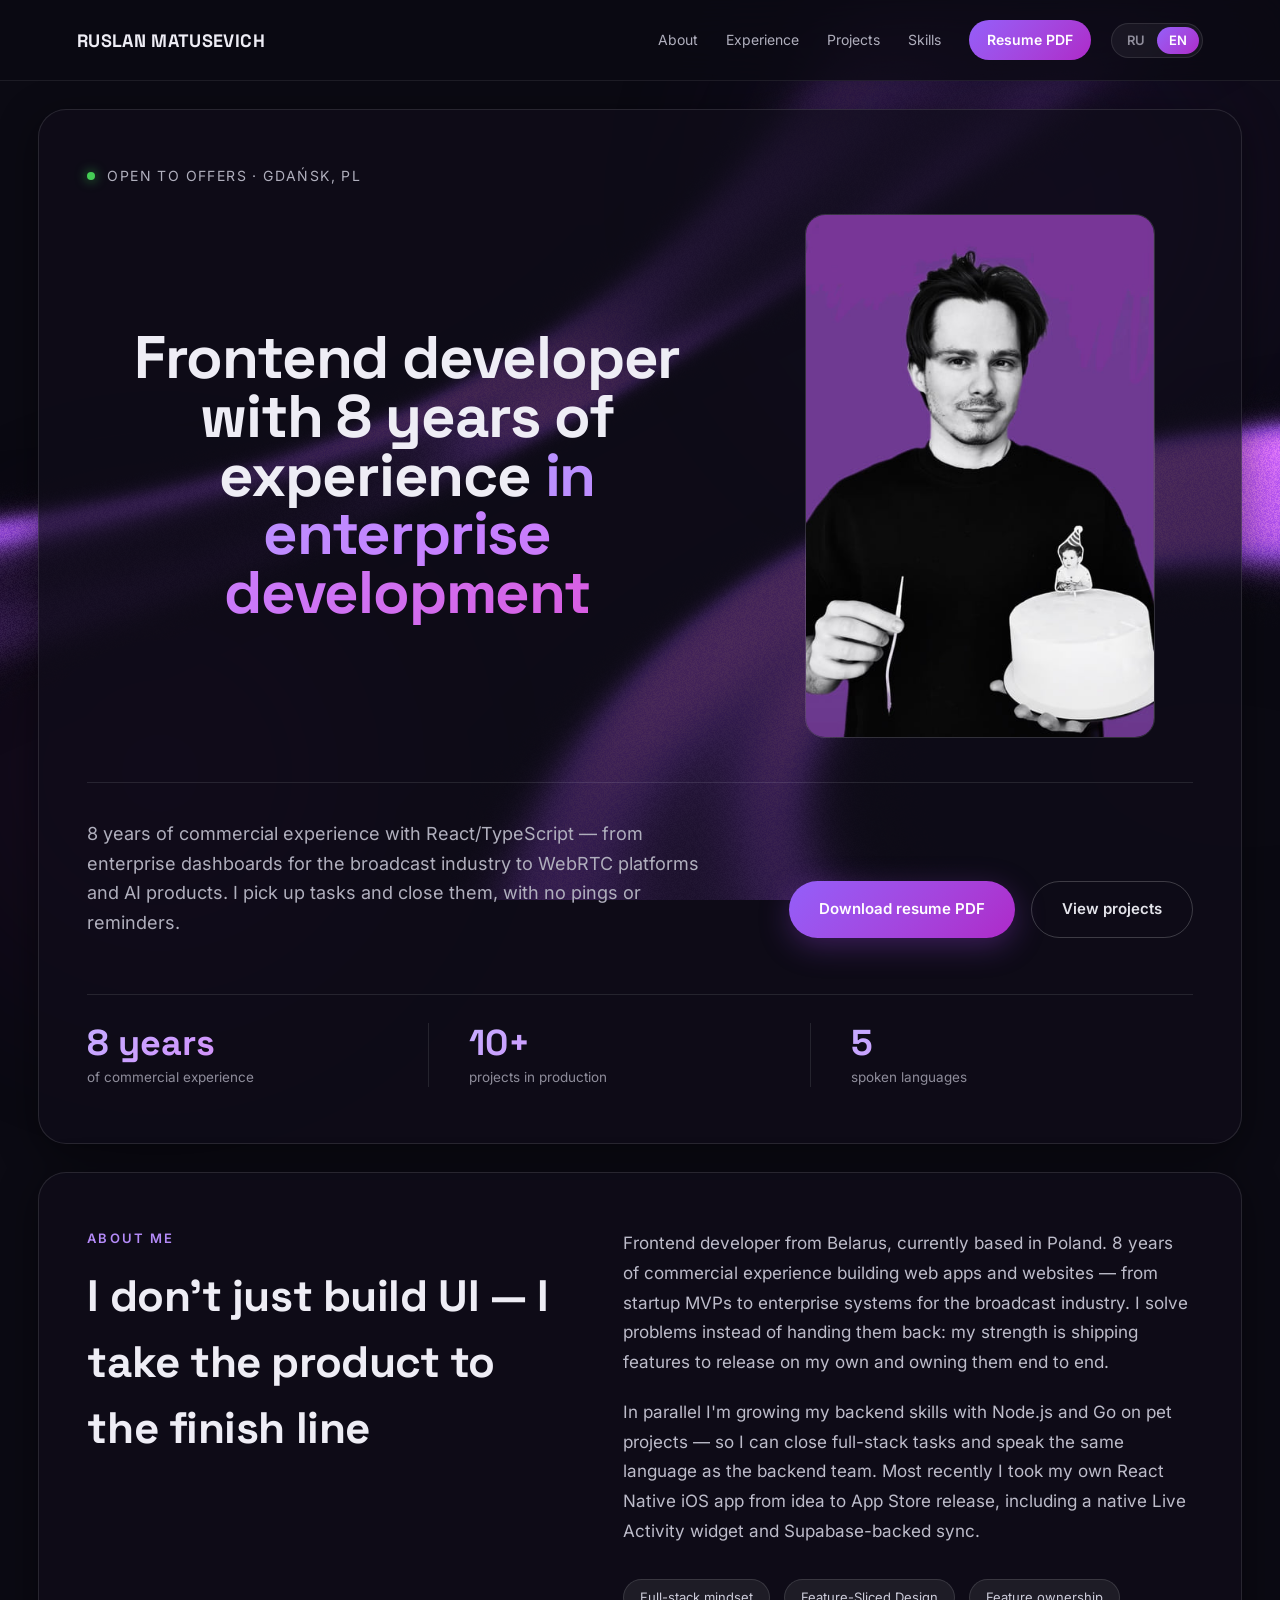
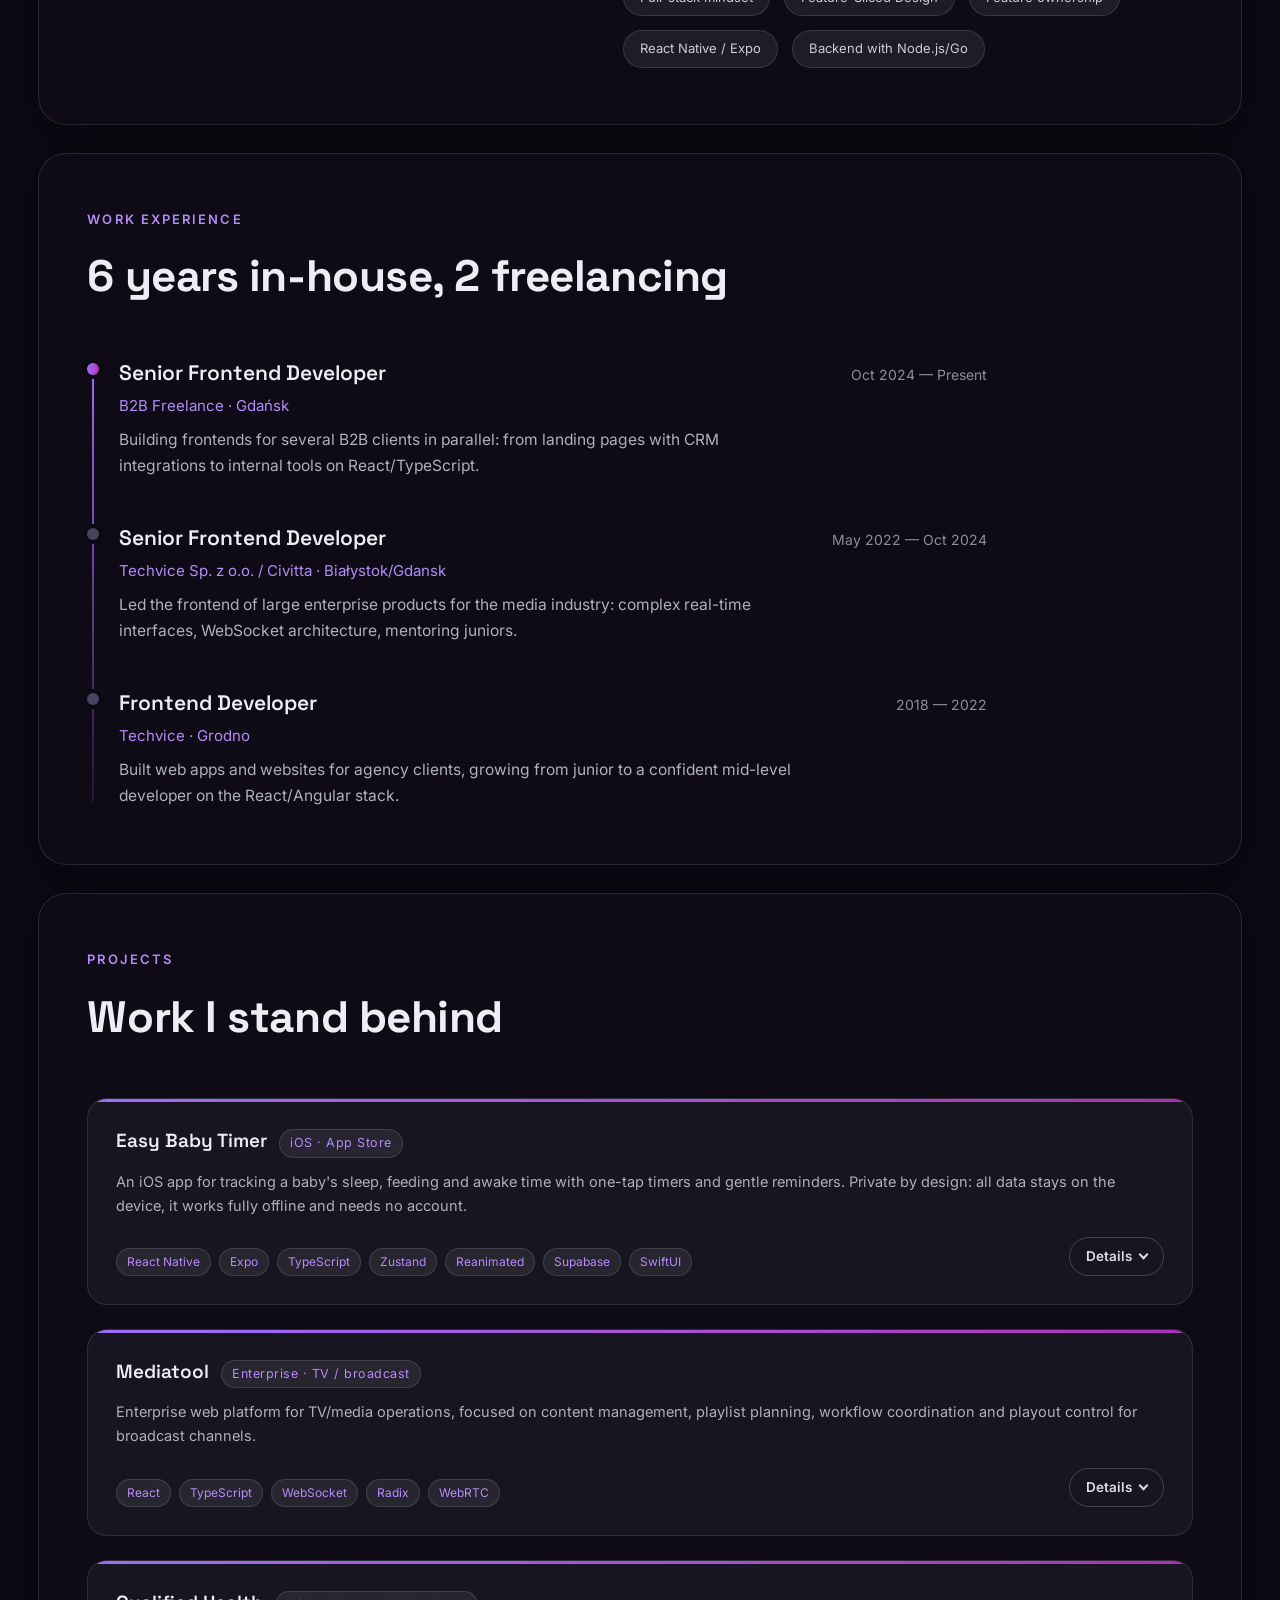
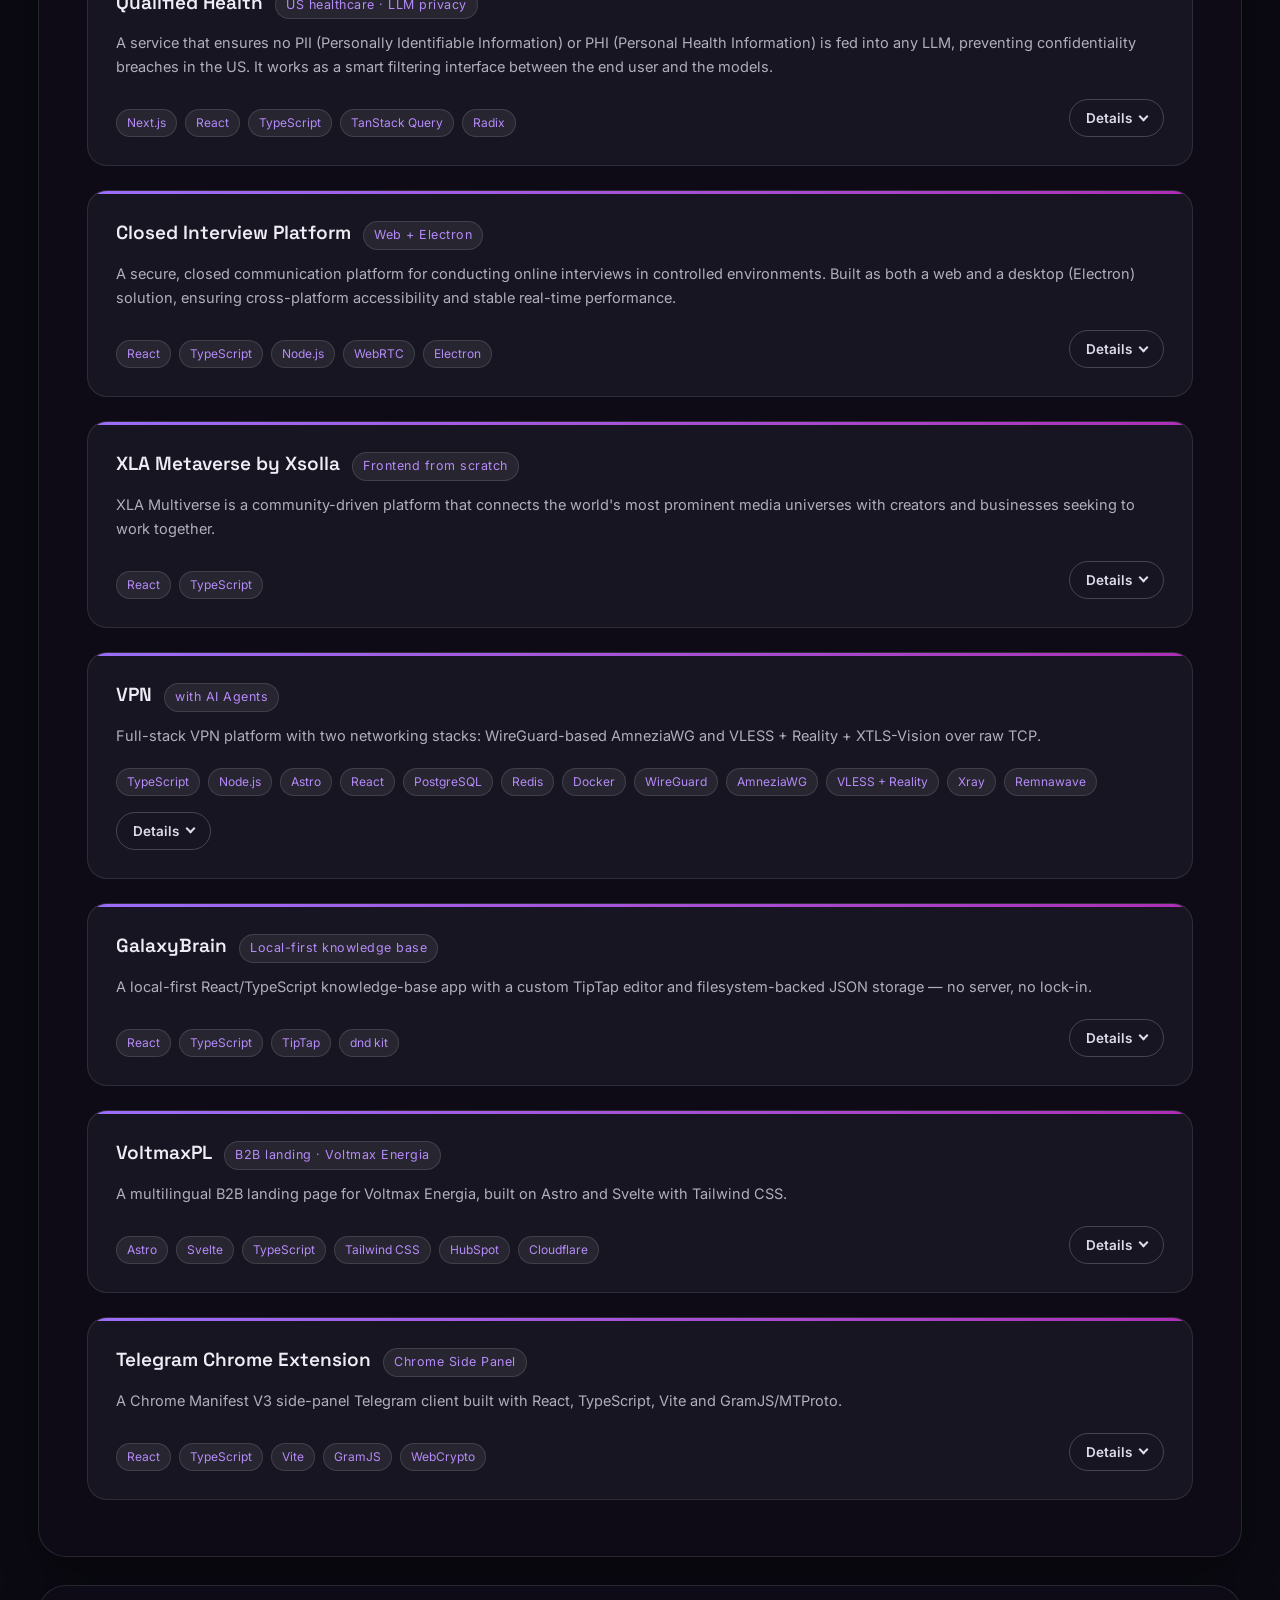
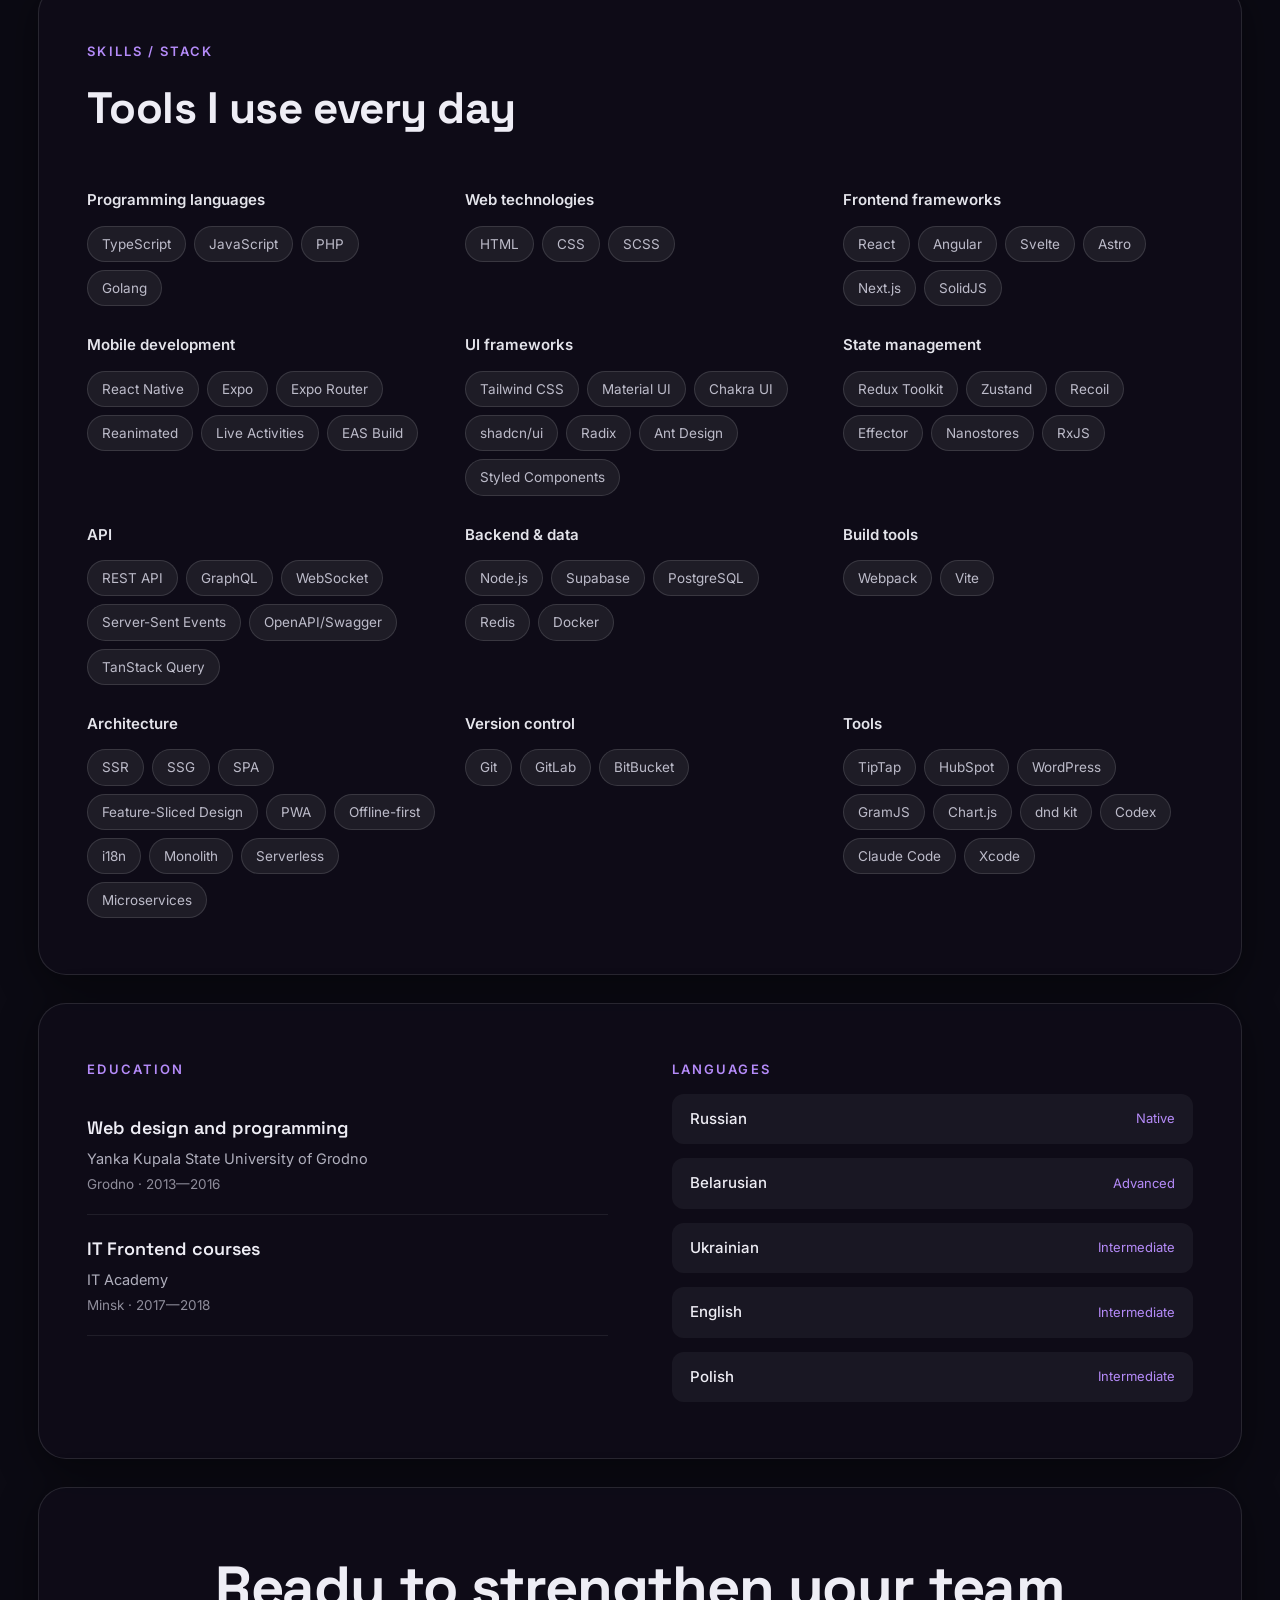
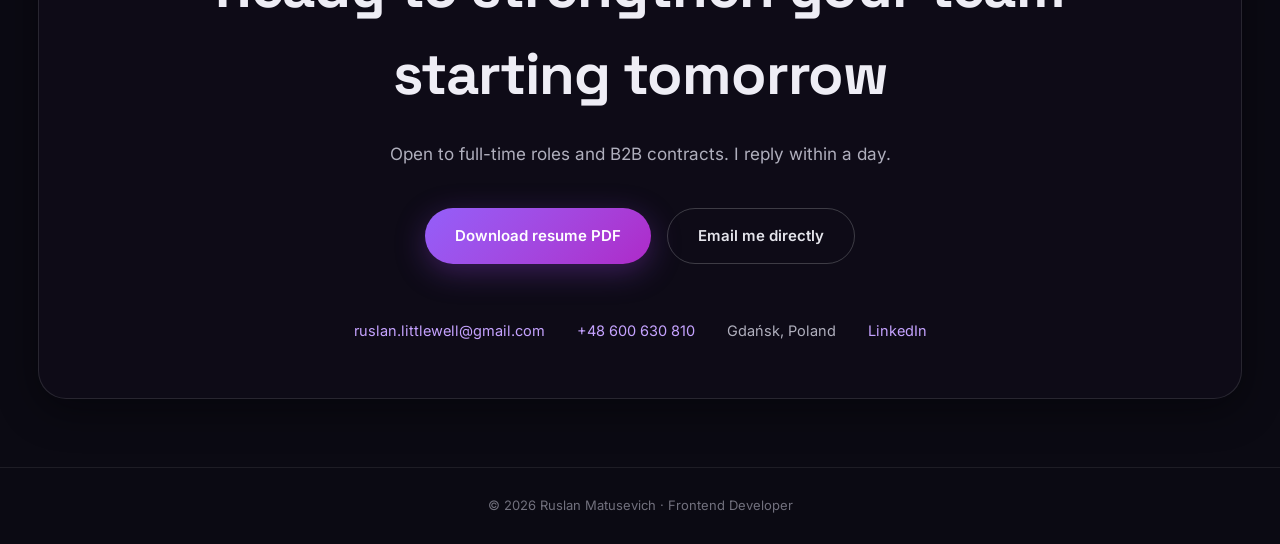
==== commit 1b792f9a: "Improve glow border" ====
--- a/en/index.html
+++ b/en/index.html
@@ -1 +1 @@
-<!DOCTYPE html><html lang="en"><head><meta charset="utf-8"><meta name="viewport" content="width=device-width, initial-scale=1"><meta name="generator" content="Astro v7.1.4"><title>Ruslan Matusevich — Frontend Developer</title><meta name="description" content="Frontend developer with 8 years of experience in React/TypeScript: enterprise dashboards for the broadcast industry, WebRTC platforms, AI products and a shipped React Native iOS app. Gdańsk, Poland."><link rel="canonical" href="https://ruslanlittlewell.github.io/en/"><link rel="alternate" hreflang="ru" href="https://ruslanlittlewell.github.io/"><link rel="alternate" hreflang="en" href="https://ruslanlittlewell.github.io/en/"><link rel="alternate" hreflang="x-default" href="https://ruslanlittlewell.github.io/"><link rel="icon" href="/favicon.svg" type="image/svg+xml"><meta name="theme-color" content="#17151f"><meta property="og:type" content="website"><meta property="og:title" content="Ruslan Matusevich — Frontend Developer"><meta property="og:description" content="Frontend developer with 8 years of experience in React/TypeScript: enterprise dashboards for the broadcast industry, WebRTC platforms, AI products and a shipped React Native iOS app. Gdańsk, Poland."><meta property="og:url" content="https://ruslanlittlewell.github.io/en/"><meta property="og:locale" content="en_US"><meta name="twitter:card" content="summary_large_image"><link rel="stylesheet" href="/assets/ResumePage.DhwIvbW8.css"></head><body><div class="page relative min-h-screen"><div class="blob blob-top pointer-events-none fixed -top-[20%] -right-[10%] z-0 h-[60vw] max-h-[900px] w-[60vw] max-w-[900px] blur-[60px]" aria-hidden="true"></div><div class="blob blob-bottom pointer-events-none fixed -bottom-[25%] -left-[15%] z-0 h-[55vw] max-h-[800px] w-[55vw] max-w-[800px] blur-[60px]" aria-hidden="true"></div><div class="page-bg pointer-events-none fixed inset-0 z-0" aria-hidden="true"><style>astro-island,astro-slot,astro-static-slot{display:contents}</style><script>(()=>{var l=(n,t)=>{let i=async()=>{await(await n())()},e=typeof t.value=="object"?t.value:void 0,s={timeout:e==null?void 0:e.timeout};"requestIdleCallback"in window?window.requestIdleCallback(i,s):setTimeout(i,s.timeout||200)};(self.Astro||(self.Astro={})).idle=l;window.dispatchEvent(new Event("astro:idle"));})();</script><script>(()=>{var g=Object.defineProperty;var w=(a,s,c)=>s in a?g(a,s,{enumerable:!0,configurable:!0,writable:!0,value:c}):a[s]=c;var l=(a,s,c)=>w(a,typeof s!="symbol"?s+"":s,c);var E=new Set(["__proto__","constructor","prototype"]);{let a={0:t=>y(t),1:t=>c(t),2:t=>new RegExp(t),3:t=>new Date(t),4:t=>new Map(c(t)),5:t=>new Set(c(t)),6:t=>BigInt(t),7:t=>new URL(t),8:t=>new Uint8Array(t),9:t=>new Uint16Array(t),10:t=>new Uint32Array(t),11:t=>Number.POSITIVE_INFINITY*t},s=t=>{let[p,e]=t;return p in a?a[p](e):void 0},c=t=>t.map(s),y=t=>typeof t!="object"||t===null?t:Object.fromEntries(Object.entries(t).map(([p,e])=>[p,s(e)]));class f extends HTMLElement{constructor(){super(...arguments);l(this,"Component");l(this,"hydrator");l(this,"hydrate",async()=>{var b;if(!this.hydrator||!this.isConnected)return;let e=(b=this.parentElement)==null?void 0:b.closest("astro-island[ssr]");if(e){e.addEventListener("astro:hydrate",this.hydrate,{once:!0});return}let r=this.querySelectorAll("astro-slot"),n={},d=this.querySelectorAll("template[data-astro-template]");for(let o of d){let i=o.closest(this.tagName);i!=null&&i.isSameNode(this)&&(n[o.getAttribute("data-astro-template")||"default"]=o.innerHTML,o.remove())}for(let o of r){let i=o.closest(this.tagName);i!=null&&i.isSameNode(this)&&(n[o.getAttribute("name")||"default"]=o.innerHTML)}let u;try{u=this.hasAttribute("props")?y(JSON.parse(this.getAttribute("props"))):{}}catch(o){let i=this.getAttribute("component-url")||"<unknown>",v=this.getAttribute("component-export");throw v&&(i+=` (export ${v})`),console.error(`[hydrate] Error parsing props for component ${i}`,this.getAttribute("props"),o),o}let h;await this.hydrator(this)(this.Component,u,n,{client:this.getAttribute("client")}),this.removeAttribute("ssr"),this.dispatchEvent(new CustomEvent("astro:hydrate"))});l(this,"unmount",()=>{this.isConnected||this.dispatchEvent(new CustomEvent("astro:unmount"))})}disconnectedCallback(){document.removeEventListener("astro:after-swap",this.unmount),document.addEventListener("astro:after-swap",this.unmount,{once:!0})}connectedCallback(){if(!this.hasAttribute("await-children")||document.readyState==="interactive"||document.readyState==="complete")this.childrenConnectedCallback();else{let e=()=>{document.removeEventListener("DOMContentLoaded",e),r.disconnect(),this.childrenConnectedCallback()},r=new MutationObserver(()=>{var n;((n=this.lastChild)==null?void 0:n.nodeType)===Node.COMMENT_NODE&&this.lastChild.nodeValue==="astro:end"&&(this.lastChild.remove(),e())});r.observe(this,{childList:!0}),document.addEventListener("DOMContentLoaded",e)}}async childrenConnectedCallback(){let e=this.getAttribute("before-hydration-url");e&&await import(e),this.start()}getRetryImportUrl(e){let r=new URL(e,document.baseURI);return r.searchParams.set("astro-retry",Date.now().toString()),r.toString()}async importWithRetry(e){try{return await import(e)}catch(r){return await new Promise(n=>setTimeout(n,1e3)),import(this.getRetryImportUrl(e))}}handleHydrationError(e){let r=this.getAttribute("component-url"),n=new CustomEvent("astro:hydration-error",{cancelable:!0,bubbles:!0,composed:!0,detail:{error:e,componentUrl:r}});this.dispatchEvent(n)&&console.error(`[astro-island] Error hydrating ${r}`,e)}async start(){let e=JSON.parse(this.getAttribute("opts")),r=this.getAttribute("client");if(Astro[r]===void 0){window.addEventListener(`astro:${r}`,()=>this.start(),{once:!0});return}try{await Astro[r](async()=>{let n=this.getAttribute("renderer-url");try{let[d,{default:u}]=await Promise.all([this.importWithRetry(this.getAttribute("component-url")),n?this.importWithRetry(n):Promise.resolve({default:()=>()=>{}})]),h=this.getAttribute("component-export")||"default";if(h.includes(".")){this.Component=d;for(let m of h.split(".")){if(E.has(m)||!this.Component||typeof this.Component!="object"&&typeof this.Component!="function"||!Object.hasOwn(this.Component,m))throw new Error(`Invalid component export path: ${h}`);this.Component=this.Component[m]}}else{if(E.has(h))throw new Error(`Invalid component export path: ${h}`);this.Component=d[h]}return this.hydrator=u,this.hydrate}catch(d){return this.handleHydrationError(d),()=>{}}},e,this)}catch(n){this.handleHydrationError(n)}}attributeChangedCallback(){this.hydrate()}}l(f,"observedAttributes",["props"]),customElements.get("astro-island")||customElements.define("astro-island",f)}})();</script><astro-island uid="1RkktB" prefix="r10" component-url="/assets/ColorBends.BldYzZcF.js" component-export="default" renderer-url="/assets/client.bxcwkfp-.js" props="{&quot;colors&quot;:[1,[[0,&quot;#A855F7&quot;]]],&quot;speed&quot;:[0,0.2],&quot;frequency&quot;:[0,1],&quot;noise&quot;:[0,0.15],&quot;bandWidth&quot;:[0,6],&quot;rotation&quot;:[0,90],&quot;fadeTop&quot;:[0,0.5],&quot;iterations&quot;:[0,1],&quot;intensity&quot;:[0,1.3]}" ssr client="idle" opts="{&quot;name&quot;:&quot;ColorBends&quot;,&quot;value&quot;:true}" await-children><div class="relative h-full w-full overflow-hidden" style="mask-image:linear-gradient(to bottom, transparent 0%, #000 50%);-webkit-mask-image:linear-gradient(to bottom, transparent 0%, #000 50%)"></div><!--astro:end--></astro-island></div><script>(()=>{var e=async t=>{await(await t())()};(self.Astro||(self.Astro={})).load=e;window.dispatchEvent(new Event("astro:load"));})();</script><astro-island uid="1shxPl" prefix="r11" component-url="/assets/Header.DTFOL811.js" component-export="default" renderer-url="/assets/client.bxcwkfp-.js" props="{&quot;locale&quot;:[0,&quot;en&quot;],&quot;nav&quot;:[0,{&quot;about&quot;:[0,&quot;About&quot;],&quot;experience&quot;:[0,&quot;Experience&quot;],&quot;projects&quot;:[0,&quot;Projects&quot;],&quot;skills&quot;:[0,&quot;Skills&quot;],&quot;resume&quot;:[0,&quot;Resume PDF&quot;],&quot;menu&quot;:[0,&quot;Open menu&quot;]}],&quot;brand&quot;:[0,&quot;RUSLAN MATUSEVICH&quot;]}" ssr client="load" opts="{&quot;name&quot;:&quot;Header&quot;,&quot;value&quot;:true}" await-children><header class="site-header sticky top-0 z-50 flex items-center justify-between gap-5 border-b border-white/8 bg-[oklch(0.15_0.02_290/0.75)] px-4 py-4 backdrop-blur-xl sm:px-6 lg:px-[6vw] lg:py-5"><a class="font-display text-[18px] font-bold tracking-[0.02em] whitespace-nowrap" href="/en/">RUSLAN MATUSEVICH</a><div class="flex items-center gap-4 lg:gap-5"><nav class="hidden absolute inset-x-0 top-full flex-col items-stretch gap-1 border-b border-white/10 bg-[oklch(0.15_0.02_290/0.97)] px-4 pt-4 pb-5 backdrop-blur-xl nav:static nav:flex nav:flex-row nav:items-center nav:gap-7 nav:border-0 nav:bg-transparent nav:p-0 nav:backdrop-blur-none" aria-label="RUSLAN MATUSEVICH"><a class="border-b border-white/8 px-1 py-3 text-base text-dim transition hover:text-fg nav:border-0 nav:p-0 nav:text-sm" href="#about">About</a><a class="border-b border-white/8 px-1 py-3 text-base text-dim transition hover:text-fg nav:border-0 nav:p-0 nav:text-sm" href="#experience">Experience</a><a class="border-b border-white/8 px-1 py-3 text-base text-dim transition hover:text-fg nav:border-0 nav:p-0 nav:text-sm" href="#projects">Projects</a><a class="border-b border-white/8 px-1 py-3 text-base text-dim transition hover:text-fg nav:border-0 nav:p-0 nav:text-sm" href="#skills">Skills</a><a class="grad-brand mt-3 cursor-pointer rounded-full px-[18px] py-3.5 text-[15px] font-semibold text-white transition hover:brightness-110 nav:mt-0 nav:py-2.5 nav:text-sm" href="/RuslanMatusevich_06-2026.pdf" download="RuslanMatusevich_06-2026.pdf">Resume PDF</a></nav><div class="inline-flex items-center rounded-full border border-white/10 bg-white/5 p-[3px]" role="group" aria-label="Language"><a class="rounded-full px-3 py-[7px] text-[13px] leading-none font-semibold transition text-dimmer hover:text-fg" href="/" hrefLang="ru">RU</a><a class="rounded-full px-3 py-[7px] text-[13px] leading-none font-semibold transition grad-brand text-white" href="/en/" hrefLang="en" aria-current="true">EN</a></div><button type="button" class="flex h-[42px] w-[42px] cursor-pointer flex-col items-center justify-center gap-[5px] rounded-xl border border-white/20 nav:hidden" aria-expanded="false" aria-label="Open menu"><span class="block h-0.5 w-[18px] rounded-full bg-fg transition-transform "></span><span class="block h-0.5 w-[18px] rounded-full bg-fg transition-opacity "></span><span class="block h-0.5 w-[18px] rounded-full bg-fg transition-transform "></span></button></div></header><!--astro:end--></astro-island><main class="relative z-10 px-3 pt-7 pb-10 sm:px-5 lg:px-[3vw]"><section class="reveal glass section-glow relative z-10 mx-auto mb-7 w-full max-w-[1400px] rounded-[28px] px-5 py-9 sm:px-8 sm:py-12 lg:px-12 lg:py-14"><div class="mb-7 flex items-center gap-3"><span class="h-2 w-2 shrink-0 rounded-full bg-online shadow-[0_0_12px_oklch(0.75_0.2_145/0.8)]" aria-hidden="true"></span><span class="text-sm tracking-[0.1em] text-dim">OPEN TO OFFERS · GDAŃSK, PL</span></div><div class="mb-11 grid gap-10 lg:grid-cols-[minmax(0,3fr)_minmax(0,2fr)] lg:items-center"><h1 class="text-center font-display text-[clamp(34px,5vw,60px)] leading-[0.98] font-bold tracking-[-0.02em]">Frontend developer with 8 years of experience<!-- --> <span class="grad-text">in enterprise development</span></h1><div class="relative w-full max-w-[350px] justify-self-center"><div class="w-full overflow-hidden rounded-[20px] border border-white/15"><img src="/profile.jpg" alt="Ruslan Matusevich — profile photo" width="400" height="600" fetchPriority="high" class="block h-auto w-full object-cover"/></div></div></div><div class="grid gap-7 border-t border-white/10 pt-9 lg:grid-cols-[1.3fr_auto] lg:items-end"><p class="max-w-[620px] text-lg leading-[1.65] text-dim">8 years of commercial experience with React/TypeScript — from enterprise dashboards for the broadcast industry to WebRTC platforms and AI products. I pick up tasks and close them, with no pings or reminders.</p><div class="flex flex-wrap gap-4 max-sm:*:w-full"><a class="inline-flex cursor-pointer items-center justify-center gap-2 rounded-full text-[15px] font-semibold whitespace-nowrap transition grad-brand shadow-cta px-[30px] py-4 text-white hover:-translate-y-px hover:brightness-110" href="/RuslanMatusevich_06-2026.pdf" download="RuslanMatusevich_06-2026.pdf">Download resume PDF</a><a class="inline-flex cursor-pointer items-center justify-center gap-2 rounded-full text-[15px] font-semibold whitespace-nowrap transition border border-white/20 px-[30px] py-4 text-[oklch(0.92_0.01_290)] hover:border-[oklch(0.7_0.15_300)] hover:bg-white/5 hover:text-fg" href="#projects">View projects</a></div></div><div class="mt-14 grid grid-cols-2 gap-y-6 border-t border-white/10 pt-7 sm:grid-cols-3 sm:gap-x-10"><div class="sm:border-r sm:border-white/10 sm:pr-10 sm:last:border-r-0"><div class="grad-stat font-display text-4xl font-bold">8 years</div><div class="mt-1 text-[13.5px] text-dimmer">of commercial experience</div></div><div class="sm:border-r sm:border-white/10 sm:pr-10 sm:last:border-r-0"><div class="grad-stat font-display text-4xl font-bold">10+</div><div class="mt-1 text-[13.5px] text-dimmer">projects in production</div></div><div class="sm:border-r sm:border-white/10 sm:pr-10 sm:last:border-r-0"><div class="grad-stat font-display text-4xl font-bold">5</div><div class="mt-1 text-[13.5px] text-dimmer">spoken languages</div></div></div></section><section class="reveal glass section-glow relative z-10 mx-auto mb-7 w-full max-w-[1400px] rounded-[28px] px-5 py-9 sm:px-8 sm:py-12 lg:px-12 lg:py-14" id="about"><div class="grid gap-8 lg:grid-cols-[0.9fr_1.1fr] lg:items-start lg:gap-[70px]"><div><div class="mb-3.5 text-[13px] font-semibold tracking-[0.16em] text-accent">ABOUT ME</div><h2 class="font-display text-[clamp(30px,3.5vw,44px)] font-bold tracking-[-0.01em]">I don&#x27;t just build UI — I take the product to the finish line</h2></div><div><p class="text-[17px] leading-[1.75] text-muted ">Frontend developer from Belarus, currently based in Poland. 8 years of commercial experience building web apps and websites — from startup MVPs to enterprise systems for the broadcast industry. I solve problems instead of handing them back: my strength is shipping features to release on my own and owning them end to end.</p><p class="text-[17px] leading-[1.75] text-muted mt-5">In parallel I&#x27;m growing my backend skills with Node.js and Go on pet projects — so I can close full-stack tasks and speak the same language as the backend team. Most recently I took my own React Native iOS app from idea to App Store release, including a native Live Activity widget and Supabase-backed sync.</p><div class="mt-8 flex flex-wrap gap-3.5"><span class="glass-chip rounded-full px-4 py-2 text-[13px] text-[oklch(0.85_0.02_290)]">Full-stack mindset</span><span class="glass-chip rounded-full px-4 py-2 text-[13px] text-[oklch(0.85_0.02_290)]">Feature-Sliced Design</span><span class="glass-chip rounded-full px-4 py-2 text-[13px] text-[oklch(0.85_0.02_290)]">Feature ownership</span><span class="glass-chip rounded-full px-4 py-2 text-[13px] text-[oklch(0.85_0.02_290)]">React Native / Expo</span><span class="glass-chip rounded-full px-4 py-2 text-[13px] text-[oklch(0.85_0.02_290)]">Backend with Node.js/Go</span></div></div></div></section><section class="reveal glass section-glow relative z-10 mx-auto mb-7 w-full max-w-[1400px] rounded-[28px] px-5 py-9 sm:px-8 sm:py-12 lg:px-12 lg:py-14" id="experience"><div class="mb-3.5 text-[13px] font-semibold tracking-[0.16em] text-accent">WORK EXPERIENCE</div><h2 class="mb-10 font-display text-[clamp(30px,3.5vw,44px)] font-bold tracking-[-0.01em] lg:mb-12">6 years in-house, 2 freelancing</h2><div class="relative max-w-[900px] pl-8"><span class="timeline-line absolute top-1.5 bottom-1.5 left-[5px] w-0.5" aria-hidden="true"></span><article class="relative "><span class="absolute top-1.5 -left-8 h-3 w-3 rounded-full ring-4 ring-bg grad-line" aria-hidden="true"></span><div class="mb-1.5 flex flex-wrap items-baseline justify-between gap-2"><h3 class="font-display text-[21px] font-semibold">Senior Frontend Developer</h3><span class="text-sm text-dimmer">Oct 2024 — Present</span></div><div class="mb-2.5 text-[15px] text-accent">B2B Freelance<!-- --> · <!-- -->Gdańsk</div><p class="max-w-[680px] text-[15.5px] leading-[1.65] text-dim">Building frontends for several B2B clients in parallel: from landing pages with CRM integrations to internal tools on React/TypeScript.</p></article><article class="relative mt-11"><span class="absolute top-1.5 -left-8 h-3 w-3 rounded-full ring-4 ring-bg bg-[oklch(0.4_0.05_290)]" aria-hidden="true"></span><div class="mb-1.5 flex flex-wrap items-baseline justify-between gap-2"><h3 class="font-display text-[21px] font-semibold">Senior Frontend Developer</h3><span class="text-sm text-dimmer">May 2022 — Oct 2024</span></div><div class="mb-2.5 text-[15px] text-accent">Techvice Sp. z o.o. / Civitta<!-- --> · <!-- -->Białystok/Gdansk</div><p class="max-w-[680px] text-[15.5px] leading-[1.65] text-dim">Led the frontend of large enterprise products for the media industry: complex real-time interfaces, WebSocket architecture, mentoring juniors.</p></article><article class="relative mt-11"><span class="absolute top-1.5 -left-8 h-3 w-3 rounded-full ring-4 ring-bg bg-[oklch(0.4_0.05_290)]" aria-hidden="true"></span><div class="mb-1.5 flex flex-wrap items-baseline justify-between gap-2"><h3 class="font-display text-[21px] font-semibold">Frontend Developer</h3><span class="text-sm text-dimmer">2018 — 2022</span></div><div class="mb-2.5 text-[15px] text-accent">Techvice<!-- --> · <!-- -->Grodno</div><p class="max-w-[680px] text-[15.5px] leading-[1.65] text-dim">Built web apps and websites for agency clients, growing from junior to a confident mid-level developer on the React/Angular stack.</p></article></div></section><section class="reveal glass section-glow relative z-10 mx-auto mb-7 w-full max-w-[1400px] rounded-[28px] px-5 py-9 sm:px-8 sm:py-12 lg:px-12 lg:py-14" id="projects"><div class="mb-3.5 text-[13px] font-semibold tracking-[0.16em] text-accent">PROJECTS</div><h2 class="mb-10 font-display text-[clamp(30px,3.5vw,44px)] font-bold tracking-[-0.01em] lg:mb-12">Work I stand behind</h2><div class="grid items-start gap-6"><article class="glass-soft relative flex flex-col overflow-hidden rounded-[20px] p-7 transition-colors hover:border-[oklch(0.6_0.15_300/0.5)] hover:bg-white/8"><span class="grad-line absolute inset-x-0 top-0 h-[3px]" aria-hidden="true"></span><header class="mb-3 flex flex-wrap items-baseline gap-x-3 gap-y-1.5"><h3 class="font-display text-[19px] font-semibold">Easy Baby Timer</h3><span class="glass-chip rounded-full border-[oklch(0.6_0.15_300/0.35)] px-2.5 py-1 text-[12.5px] tracking-[0.04em] text-accent">iOS · App Store</span></header><p class="text-[14.5px] leading-[1.65] text-dim">An iOS app for tracking a baby&#x27;s sleep, feeding and awake time with one-tap timers and gentle reminders. Private by design: all data stays on the device, it works fully offline and needs no account.</p><div class="project-details mt-4.5 border-t border-white/8 pt-4.5" id="project-0-details" hidden=""><p class="text-[14.5px] leading-[1.65] text-dim ">Built solo with React Native and Expo, from the first prototype to the App Store release. The interface is fully translated into 5 languages and switchable in-app at any time.</p><p class="text-[14.5px] leading-[1.65] text-dim mt-3.5">The most interesting part was the native layer: a SwiftUI Live Activity widget that shows a running timer in the Dynamic Island and on the Lock Screen, plus optional multi-parent sync on Supabase with row-level security — while the app stays fully usable offline.</p><h4 class="mt-5 mb-3 text-[13px] font-semibold tracking-[0.08em] text-accent uppercase">Key features</h4><ul class="flex flex-col gap-2.5"><li class="relative pl-[18px] text-sm leading-[1.55] text-dim before:absolute before:top-2 before:left-0 before:h-[5px] before:w-[5px] before:rounded-full before:bg-accent before:content-[&#x27;&#x27;]">One-tap timers for sleep, feeding and awake time</li><li class="relative pl-[18px] text-sm leading-[1.55] text-dim before:absolute before:top-2 before:left-0 before:h-[5px] before:w-[5px] before:rounded-full before:bg-accent before:content-[&#x27;&#x27;]">Live Activity in the Dynamic Island and on the Lock Screen</li><li class="relative pl-[18px] text-sm leading-[1.55] text-dim before:absolute before:top-2 before:left-0 before:h-[5px] before:w-[5px] before:rounded-full before:bg-accent before:content-[&#x27;&#x27;]">Smart reminders based on the baby&#x27;s own schedule, with feeding auto-stop</li><li class="relative pl-[18px] text-sm leading-[1.55] text-dim before:absolute before:top-2 before:left-0 before:h-[5px] before:w-[5px] before:rounded-full before:bg-accent before:content-[&#x27;&#x27;]">Day timeline calendar, colour-coded by activity, with pinch-to-zoom from a full day down to the minute</li><li class="relative pl-[18px] text-sm leading-[1.55] text-dim before:absolute before:top-2 before:left-0 before:h-[5px] before:w-[5px] before:rounded-full before:bg-accent before:content-[&#x27;&#x27;]">Entry editing, milk amount logging and daily stats</li><li class="relative pl-[18px] text-sm leading-[1.55] text-dim before:absolute before:top-2 before:left-0 before:h-[5px] before:w-[5px] before:rounded-full before:bg-accent before:content-[&#x27;&#x27;]">Floating mini-timer that follows you across the app while a timer runs</li><li class="relative pl-[18px] text-sm leading-[1.55] text-dim before:absolute before:top-2 before:left-0 before:h-[5px] before:w-[5px] before:rounded-full before:bg-accent before:content-[&#x27;&#x27;]">Shared access to a child between parents via an invite code</li><li class="relative pl-[18px] text-sm leading-[1.55] text-dim before:absolute before:top-2 before:left-0 before:h-[5px] before:w-[5px] before:rounded-full before:bg-accent before:content-[&#x27;&#x27;]">Offline-first local storage, no account, no ads</li></ul></div><div class="mt-auto flex flex-wrap items-end justify-between gap-4 pt-5"><div class="flex flex-wrap gap-2"><span class="glass-chip rounded-full px-2.5 py-[5px] text-xs text-accent">React Native</span><span class="glass-chip rounded-full px-2.5 py-[5px] text-xs text-accent">Expo</span><span class="glass-chip rounded-full px-2.5 py-[5px] text-xs text-accent">TypeScript</span><span class="glass-chip rounded-full px-2.5 py-[5px] text-xs text-accent">Zustand</span><span class="glass-chip rounded-full px-2.5 py-[5px] text-xs text-accent">Reanimated</span><span class="glass-chip rounded-full px-2.5 py-[5px] text-xs text-accent">Supabase</span><span class="glass-chip rounded-full px-2.5 py-[5px] text-xs text-accent">SwiftUI</span></div><button type="button" class="project-toggle inline-flex shrink-0 cursor-pointer items-center gap-2 rounded-full border border-white/20 px-4 py-2 text-[13.5px] font-semibold text-[oklch(0.9_0.02_290)] transition hover:border-[oklch(0.7_0.15_300)] hover:bg-white/6 hover:text-fg" aria-expanded="false" aria-controls="project-0-details"><span class="label-more">Details</span><span class="label-less">Collapse</span><span class="chevron h-[7px] w-[7px] border-r-2 border-b-2 border-current" aria-hidden="true"></span></button></div></article><article class="glass-soft relative flex flex-col overflow-hidden rounded-[20px] p-7 transition-colors hover:border-[oklch(0.6_0.15_300/0.5)] hover:bg-white/8"><span class="grad-line absolute inset-x-0 top-0 h-[3px]" aria-hidden="true"></span><header class="mb-3 flex flex-wrap items-baseline gap-x-3 gap-y-1.5"><h3 class="font-display text-[19px] font-semibold">Mediatool</h3><span class="glass-chip rounded-full border-[oklch(0.6_0.15_300/0.35)] px-2.5 py-1 text-[12.5px] tracking-[0.04em] text-accent">Enterprise · TV / broadcast</span></header><p class="text-[14.5px] leading-[1.65] text-dim">Enterprise web platform for TV/media operations, focused on content management, playlist planning, workflow coordination and playout control for broadcast channels.</p><div class="project-details mt-4.5 border-t border-white/8 pt-4.5" id="project-1-details" hidden=""><p class="text-[14.5px] leading-[1.65] text-dim ">Developed and maintained a large-scale React-based media management platform used for planning, organizing, validating and monitoring broadcast content. The system supports complex scheduling workflows, content metadata management, live playlist operations, real-time updates, role-based access and multi-channel configuration.</p><h4 class="mt-5 mb-3 text-[13px] font-semibold tracking-[0.08em] text-accent uppercase">Key features</h4><ul class="flex flex-col gap-2.5"><li class="relative pl-[18px] text-sm leading-[1.55] text-dim before:absolute before:top-2 before:left-0 before:h-[5px] before:w-[5px] before:rounded-full before:bg-accent before:content-[&#x27;&#x27;]">Content Manager for programs, episodes, promos, commercials, IDs, blocks, metadata, segmentation, music cues and run logs</li><li class="relative pl-[18px] text-sm leading-[1.55] text-dim before:absolute before:top-2 before:left-0 before:h-[5px] before:w-[5px] before:rounded-full before:bg-accent before:content-[&#x27;&#x27;]">Planner module for building broadcast schedules with macro/micro blocks, drag-and-drop ordering, autofill/fillout tools, commercial assignment, playlist import/export, CSV/XLS downloads and schedule synchronization</li><li class="relative pl-[18px] text-sm leading-[1.55] text-dim before:absolute before:top-2 before:left-0 before:h-[5px] before:w-[5px] before:rounded-full before:bg-accent before:content-[&#x27;&#x27;]">Workflow module for task management, timelines, labels, members, assignments, live task updates, filtering, searching and task export</li><li class="relative pl-[18px] text-sm leading-[1.55] text-dim before:absolute before:top-2 before:left-0 before:h-[5px] before:w-[5px] before:rounded-full before:bg-accent before:content-[&#x27;&#x27;]">Playout module for on-air schedules, micro/macro views, dummy events, metadata, event ordering and day-level operations</li><li class="relative pl-[18px] text-sm leading-[1.55] text-dim before:absolute before:top-2 before:left-0 before:h-[5px] before:w-[5px] before:rounded-full before:bg-accent before:content-[&#x27;&#x27;]">Playlist Checker and alerting tools for damaged files, on-air status, global system alerts and operational issues</li><li class="relative pl-[18px] text-sm leading-[1.55] text-dim before:absolute before:top-2 before:left-0 before:h-[5px] before:w-[5px] before:rounded-full before:bg-accent before:content-[&#x27;&#x27;]">Live multiviewer with multiple player backends: HTML5/WebRTC, SLDP, MSE and Redge</li><li class="relative pl-[18px] text-sm leading-[1.55] text-dim before:absolute before:top-2 before:left-0 before:h-[5px] before:w-[5px] before:rounded-full before:bg-accent before:content-[&#x27;&#x27;]">Role-based navigation and permissions for planner, playout, global, admin and supervisor accounts</li><li class="relative pl-[18px] text-sm leading-[1.55] text-dim before:absolute before:top-2 before:left-0 before:h-[5px] before:w-[5px] before:rounded-full before:bg-accent before:content-[&#x27;&#x27;]">Responsive mobile experience for dashboard, workflow, live preview and event monitoring</li><li class="relative pl-[18px] text-sm leading-[1.55] text-dim before:absolute before:top-2 before:left-0 before:h-[5px] before:w-[5px] before:rounded-full before:bg-accent before:content-[&#x27;&#x27;]">Global and channel-level settings for AV, FTP, metadata, email, workflow, planner, playout and playlist checker modules</li><li class="relative pl-[18px] text-sm leading-[1.55] text-dim before:absolute before:top-2 before:left-0 before:h-[5px] before:w-[5px] before:rounded-full before:bg-accent before:content-[&#x27;&#x27;]">Real-time updates over WebSocket for planner and workflow data</li><li class="relative pl-[18px] text-sm leading-[1.55] text-dim before:absolute before:top-2 before:left-0 before:h-[5px] before:w-[5px] before:rounded-full before:bg-accent before:content-[&#x27;&#x27;]">Authentication, password recovery, user settings, profile management, notifications and two-factor flows</li></ul></div><div class="mt-auto flex flex-wrap items-end justify-between gap-4 pt-5"><div class="flex flex-wrap gap-2"><span class="glass-chip rounded-full px-2.5 py-[5px] text-xs text-accent">React</span><span class="glass-chip rounded-full px-2.5 py-[5px] text-xs text-accent">TypeScript</span><span class="glass-chip rounded-full px-2.5 py-[5px] text-xs text-accent">WebSocket</span><span class="glass-chip rounded-full px-2.5 py-[5px] text-xs text-accent">Radix</span><span class="glass-chip rounded-full px-2.5 py-[5px] text-xs text-accent">WebRTC</span></div><button type="button" class="project-toggle inline-flex shrink-0 cursor-pointer items-center gap-2 rounded-full border border-white/20 px-4 py-2 text-[13.5px] font-semibold text-[oklch(0.9_0.02_290)] transition hover:border-[oklch(0.7_0.15_300)] hover:bg-white/6 hover:text-fg" aria-expanded="false" aria-controls="project-1-details"><span class="label-more">Details</span><span class="label-less">Collapse</span><span class="chevron h-[7px] w-[7px] border-r-2 border-b-2 border-current" aria-hidden="true"></span></button></div></article><article class="glass-soft relative flex flex-col overflow-hidden rounded-[20px] p-7 transition-colors hover:border-[oklch(0.6_0.15_300/0.5)] hover:bg-white/8"><span class="grad-line absolute inset-x-0 top-0 h-[3px]" aria-hidden="true"></span><header class="mb-3 flex flex-wrap items-baseline gap-x-3 gap-y-1.5"><h3 class="font-display text-[19px] font-semibold">Qualified Health</h3><span class="glass-chip rounded-full border-[oklch(0.6_0.15_300/0.35)] px-2.5 py-1 text-[12.5px] tracking-[0.04em] text-accent">US healthcare · LLM privacy</span></header><p class="text-[14.5px] leading-[1.65] text-dim">A service that ensures no PII (Personally Identifiable Information) or PHI (Personal Health Information) is fed into any LLM, preventing confidentiality breaches in the US. It works as a smart filtering interface between the end user and the models.</p><div class="project-details mt-4.5 border-t border-white/8 pt-4.5" id="project-2-details" hidden=""><p class="text-[14.5px] leading-[1.65] text-dim ">I was responsible for developing the web applications for the project. The first is a chat application for client communication. The second is an admin panel for configuring system settings and creating or editing the filters that keep sensitive data like PII and PHI from leaking to third-party services. I also contributed to backend development.</p></div><div class="mt-auto flex flex-wrap items-end justify-between gap-4 pt-5"><div class="flex flex-wrap gap-2"><span class="glass-chip rounded-full px-2.5 py-[5px] text-xs text-accent">Next.js</span><span class="glass-chip rounded-full px-2.5 py-[5px] text-xs text-accent">React</span><span class="glass-chip rounded-full px-2.5 py-[5px] text-xs text-accent">TypeScript</span><span class="glass-chip rounded-full px-2.5 py-[5px] text-xs text-accent">TanStack Query</span><span class="glass-chip rounded-full px-2.5 py-[5px] text-xs text-accent">Radix</span></div><button type="button" class="project-toggle inline-flex shrink-0 cursor-pointer items-center gap-2 rounded-full border border-white/20 px-4 py-2 text-[13.5px] font-semibold text-[oklch(0.9_0.02_290)] transition hover:border-[oklch(0.7_0.15_300)] hover:bg-white/6 hover:text-fg" aria-expanded="false" aria-controls="project-2-details"><span class="label-more">Details</span><span class="label-less">Collapse</span><span class="chevron h-[7px] w-[7px] border-r-2 border-b-2 border-current" aria-hidden="true"></span></button></div></article><article class="glass-soft relative flex flex-col overflow-hidden rounded-[20px] p-7 transition-colors hover:border-[oklch(0.6_0.15_300/0.5)] hover:bg-white/8"><span class="grad-line absolute inset-x-0 top-0 h-[3px]" aria-hidden="true"></span><header class="mb-3 flex flex-wrap items-baseline gap-x-3 gap-y-1.5"><h3 class="font-display text-[19px] font-semibold">Closed Interview Platform</h3><span class="glass-chip rounded-full border-[oklch(0.6_0.15_300/0.35)] px-2.5 py-1 text-[12.5px] tracking-[0.04em] text-accent">Web + Electron</span></header><p class="text-[14.5px] leading-[1.65] text-dim">A secure, closed communication platform for conducting online interviews in controlled environments. Built as both a web and a desktop (Electron) solution, ensuring cross-platform accessibility and stable real-time performance.</p><div class="project-details mt-4.5 border-t border-white/8 pt-4.5" id="project-3-details" hidden=""><p class="text-[14.5px] leading-[1.65] text-dim ">I developed the system using React + TypeScript on the frontend and Node.js on the backend, with a real-time architecture based on WebRTC. The platform supports reconnectable peer sessions and multi-peer connections, allowing stable communication even under unstable network conditions.</p><p class="text-[14.5px] leading-[1.65] text-dim mt-3.5">The project required handling complex real-time state synchronization, peer lifecycle management and cross-platform packaging for Electron, with a strong focus on reliability and low-latency communication.</p><h4 class="mt-5 mb-3 text-[13px] font-semibold tracking-[0.08em] text-accent uppercase">Key features</h4><ul class="flex flex-col gap-2.5"><li class="relative pl-[18px] text-sm leading-[1.55] text-dim before:absolute before:top-2 before:left-0 before:h-[5px] before:w-[5px] before:rounded-full before:bg-accent before:content-[&#x27;&#x27;]">Creation and management of private interview rooms</li><li class="relative pl-[18px] text-sm leading-[1.55] text-dim before:absolute before:top-2 before:left-0 before:h-[5px] before:w-[5px] before:rounded-full before:bg-accent before:content-[&#x27;&#x27;]">Real-time video/audio communication over WebRTC</li><li class="relative pl-[18px] text-sm leading-[1.55] text-dim before:absolute before:top-2 before:left-0 before:h-[5px] before:w-[5px] before:rounded-full before:bg-accent before:content-[&#x27;&#x27;]">Automatic peer reconnection and multi-peer session handling</li><li class="relative pl-[18px] text-sm leading-[1.55] text-dim before:absolute before:top-2 before:left-0 before:h-[5px] before:w-[5px] before:rounded-full before:bg-accent before:content-[&#x27;&#x27;]">Internal real-time chat</li><li class="relative pl-[18px] text-sm leading-[1.55] text-dim before:absolute before:top-2 before:left-0 before:h-[5px] before:w-[5px] before:rounded-full before:bg-accent before:content-[&#x27;&#x27;]">Secure file sharing between participants</li><li class="relative pl-[18px] text-sm leading-[1.55] text-dim before:absolute before:top-2 before:left-0 before:h-[5px] before:w-[5px] before:rounded-full before:bg-accent before:content-[&#x27;&#x27;]">Simulation of system errors for testing and scenario control</li><li class="relative pl-[18px] text-sm leading-[1.55] text-dim before:absolute before:top-2 before:left-0 before:h-[5px] before:w-[5px] before:rounded-full before:bg-accent before:content-[&#x27;&#x27;]">Donation simulation mechanics within sessions</li></ul></div><div class="mt-auto flex flex-wrap items-end justify-between gap-4 pt-5"><div class="flex flex-wrap gap-2"><span class="glass-chip rounded-full px-2.5 py-[5px] text-xs text-accent">React</span><span class="glass-chip rounded-full px-2.5 py-[5px] text-xs text-accent">TypeScript</span><span class="glass-chip rounded-full px-2.5 py-[5px] text-xs text-accent">Node.js</span><span class="glass-chip rounded-full px-2.5 py-[5px] text-xs text-accent">WebRTC</span><span class="glass-chip rounded-full px-2.5 py-[5px] text-xs text-accent">Electron</span></div><button type="button" class="project-toggle inline-flex shrink-0 cursor-pointer items-center gap-2 rounded-full border border-white/20 px-4 py-2 text-[13.5px] font-semibold text-[oklch(0.9_0.02_290)] transition hover:border-[oklch(0.7_0.15_300)] hover:bg-white/6 hover:text-fg" aria-expanded="false" aria-controls="project-3-details"><span class="label-more">Details</span><span class="label-less">Collapse</span><span class="chevron h-[7px] w-[7px] border-r-2 border-b-2 border-current" aria-hidden="true"></span></button></div></article><article class="glass-soft relative flex flex-col overflow-hidden rounded-[20px] p-7 transition-colors hover:border-[oklch(0.6_0.15_300/0.5)] hover:bg-white/8"><span class="grad-line absolute inset-x-0 top-0 h-[3px]" aria-hidden="true"></span><header class="mb-3 flex flex-wrap items-baseline gap-x-3 gap-y-1.5"><h3 class="font-display text-[19px] font-semibold">XLA Metaverse by Xsolla</h3><span class="glass-chip rounded-full border-[oklch(0.6_0.15_300/0.35)] px-2.5 py-1 text-[12.5px] tracking-[0.04em] text-accent">Frontend from scratch</span></header><p class="text-[14.5px] leading-[1.65] text-dim">XLA Multiverse is a community-driven platform that connects the world&#x27;s most prominent media universes with creators and businesses seeking to work together.</p><div class="project-details mt-4.5 border-t border-white/8 pt-4.5" id="project-4-details" hidden=""><p class="text-[14.5px] leading-[1.65] text-dim ">I was responsible for developing the frontend part of the application from scratch. I worked with the backend team to set up a fast and reliable system based on autogenerated content, with a dynamic form builder that lets users conveniently compose content for their metaverses.</p><p class="text-[14.5px] leading-[1.65] text-dim mt-3.5">We also collaborated with another international team building an additional part of the system, to deliver a high-quality product for the client.</p></div><div class="mt-auto flex flex-wrap items-end justify-between gap-4 pt-5"><div class="flex flex-wrap gap-2"><span class="glass-chip rounded-full px-2.5 py-[5px] text-xs text-accent">React</span><span class="glass-chip rounded-full px-2.5 py-[5px] text-xs text-accent">TypeScript</span></div><button type="button" class="project-toggle inline-flex shrink-0 cursor-pointer items-center gap-2 rounded-full border border-white/20 px-4 py-2 text-[13.5px] font-semibold text-[oklch(0.9_0.02_290)] transition hover:border-[oklch(0.7_0.15_300)] hover:bg-white/6 hover:text-fg" aria-expanded="false" aria-controls="project-4-details"><span class="label-more">Details</span><span class="label-less">Collapse</span><span class="chevron h-[7px] w-[7px] border-r-2 border-b-2 border-current" aria-hidden="true"></span></button></div></article><article class="glass-soft relative flex flex-col overflow-hidden rounded-[20px] p-7 transition-colors hover:border-[oklch(0.6_0.15_300/0.5)] hover:bg-white/8"><span class="grad-line absolute inset-x-0 top-0 h-[3px]" aria-hidden="true"></span><header class="mb-3 flex flex-wrap items-baseline gap-x-3 gap-y-1.5"><h3 class="font-display text-[19px] font-semibold">VPN</h3><span class="glass-chip rounded-full border-[oklch(0.6_0.15_300/0.35)] px-2.5 py-1 text-[12.5px] tracking-[0.04em] text-accent">with AI Agents</span></header><p class="text-[14.5px] leading-[1.65] text-dim">Full-stack VPN platform with two networking stacks: WireGuard-based AmneziaWG and VLESS + Reality + XTLS-Vision over raw TCP.</p><div class="project-details mt-4.5 border-t border-white/8 pt-4.5" id="project-5-details" hidden=""><p class="text-[14.5px] leading-[1.65] text-dim ">Built an Astro/React website, a Telegram bot, an admin dashboard, billing webhooks, automated VPN config provisioning, traffic accounting, subscription lifecycle management and Docker-based deployment infrastructure.</p><p class="text-[14.5px] leading-[1.65] text-dim mt-3.5">Implemented AmneziaWG tunnels with WireGuard encryption and UDP obfuscation, plus a DPI-resistant VLESS + Reality + XTLS-Vision stack without WebSocket/gRPC. VLESS provisioning runs through the Remnawave REST API and Xray nodes, covering user creation, suspension and removal, persistent subscription links, and access synchronization with billing.</p></div><div class="mt-auto flex flex-wrap items-end justify-between gap-4 pt-5"><div class="flex flex-wrap gap-2"><span class="glass-chip rounded-full px-2.5 py-[5px] text-xs text-accent">TypeScript</span><span class="glass-chip rounded-full px-2.5 py-[5px] text-xs text-accent">Node.js</span><span class="glass-chip rounded-full px-2.5 py-[5px] text-xs text-accent">Astro</span><span class="glass-chip rounded-full px-2.5 py-[5px] text-xs text-accent">React</span><span class="glass-chip rounded-full px-2.5 py-[5px] text-xs text-accent">PostgreSQL</span><span class="glass-chip rounded-full px-2.5 py-[5px] text-xs text-accent">Redis</span><span class="glass-chip rounded-full px-2.5 py-[5px] text-xs text-accent">Docker</span><span class="glass-chip rounded-full px-2.5 py-[5px] text-xs text-accent">WireGuard</span><span class="glass-chip rounded-full px-2.5 py-[5px] text-xs text-accent">AmneziaWG</span><span class="glass-chip rounded-full px-2.5 py-[5px] text-xs text-accent">VLESS + Reality</span><span class="glass-chip rounded-full px-2.5 py-[5px] text-xs text-accent">Xray</span><span class="glass-chip rounded-full px-2.5 py-[5px] text-xs text-accent">Remnawave</span></div><button type="button" class="project-toggle inline-flex shrink-0 cursor-pointer items-center gap-2 rounded-full border border-white/20 px-4 py-2 text-[13.5px] font-semibold text-[oklch(0.9_0.02_290)] transition hover:border-[oklch(0.7_0.15_300)] hover:bg-white/6 hover:text-fg" aria-expanded="false" aria-controls="project-5-details"><span class="label-more">Details</span><span class="label-less">Collapse</span><span class="chevron h-[7px] w-[7px] border-r-2 border-b-2 border-current" aria-hidden="true"></span></button></div></article><article class="glass-soft relative flex flex-col overflow-hidden rounded-[20px] p-7 transition-colors hover:border-[oklch(0.6_0.15_300/0.5)] hover:bg-white/8"><span class="grad-line absolute inset-x-0 top-0 h-[3px]" aria-hidden="true"></span><header class="mb-3 flex flex-wrap items-baseline gap-x-3 gap-y-1.5"><h3 class="font-display text-[19px] font-semibold">GalaxyBrain</h3><span class="glass-chip rounded-full border-[oklch(0.6_0.15_300/0.35)] px-2.5 py-1 text-[12.5px] tracking-[0.04em] text-accent">Local-first knowledge base</span></header><p class="text-[14.5px] leading-[1.65] text-dim">A local-first React/TypeScript knowledge-base app with a custom TipTap editor and filesystem-backed JSON storage — no server, no lock-in.</p><div class="project-details mt-4.5 border-t border-white/8 pt-4.5" id="project-6-details" hidden=""><p class="text-[14.5px] leading-[1.65] text-dim ">Implemented multi-pane navigation, drag-and-drop tabs, page links, templates, computed variables, metadata aggregation and image handling.</p></div><div class="mt-auto flex flex-wrap items-end justify-between gap-4 pt-5"><div class="flex flex-wrap gap-2"><span class="glass-chip rounded-full px-2.5 py-[5px] text-xs text-accent">React</span><span class="glass-chip rounded-full px-2.5 py-[5px] text-xs text-accent">TypeScript</span><span class="glass-chip rounded-full px-2.5 py-[5px] text-xs text-accent">TipTap</span><span class="glass-chip rounded-full px-2.5 py-[5px] text-xs text-accent">dnd kit</span></div><button type="button" class="project-toggle inline-flex shrink-0 cursor-pointer items-center gap-2 rounded-full border border-white/20 px-4 py-2 text-[13.5px] font-semibold text-[oklch(0.9_0.02_290)] transition hover:border-[oklch(0.7_0.15_300)] hover:bg-white/6 hover:text-fg" aria-expanded="false" aria-controls="project-6-details"><span class="label-more">Details</span><span class="label-less">Collapse</span><span class="chevron h-[7px] w-[7px] border-r-2 border-b-2 border-current" aria-hidden="true"></span></button></div></article><article class="glass-soft relative flex flex-col overflow-hidden rounded-[20px] p-7 transition-colors hover:border-[oklch(0.6_0.15_300/0.5)] hover:bg-white/8"><span class="grad-line absolute inset-x-0 top-0 h-[3px]" aria-hidden="true"></span><header class="mb-3 flex flex-wrap items-baseline gap-x-3 gap-y-1.5"><h3 class="font-display text-[19px] font-semibold">VoltmaxPL</h3><span class="glass-chip rounded-full border-[oklch(0.6_0.15_300/0.35)] px-2.5 py-1 text-[12.5px] tracking-[0.04em] text-accent">B2B landing · Voltmax Energia</span></header><p class="text-[14.5px] leading-[1.65] text-dim">A multilingual B2B landing page for Voltmax Energia, built on Astro and Svelte with Tailwind CSS.</p><div class="project-details mt-4.5 border-t border-white/8 pt-4.5" id="project-7-details" hidden=""><p class="text-[14.5px] leading-[1.65] text-dim ">Implemented an interactive energy savings calculator, multi-step lead forms, HubSpot CRM integration over OAuth, file uploads, UTM tracking, SEO setup and deployment to Cloudflare.</p></div><div class="mt-auto flex flex-wrap items-end justify-between gap-4 pt-5"><div class="flex flex-wrap gap-2"><span class="glass-chip rounded-full px-2.5 py-[5px] text-xs text-accent">Astro</span><span class="glass-chip rounded-full px-2.5 py-[5px] text-xs text-accent">Svelte</span><span class="glass-chip rounded-full px-2.5 py-[5px] text-xs text-accent">TypeScript</span><span class="glass-chip rounded-full px-2.5 py-[5px] text-xs text-accent">Tailwind CSS</span><span class="glass-chip rounded-full px-2.5 py-[5px] text-xs text-accent">HubSpot</span><span class="glass-chip rounded-full px-2.5 py-[5px] text-xs text-accent">Cloudflare</span></div><button type="button" class="project-toggle inline-flex shrink-0 cursor-pointer items-center gap-2 rounded-full border border-white/20 px-4 py-2 text-[13.5px] font-semibold text-[oklch(0.9_0.02_290)] transition hover:border-[oklch(0.7_0.15_300)] hover:bg-white/6 hover:text-fg" aria-expanded="false" aria-controls="project-7-details"><span class="label-more">Details</span><span class="label-less">Collapse</span><span class="chevron h-[7px] w-[7px] border-r-2 border-b-2 border-current" aria-hidden="true"></span></button></div></article><article class="glass-soft relative flex flex-col overflow-hidden rounded-[20px] p-7 transition-colors hover:border-[oklch(0.6_0.15_300/0.5)] hover:bg-white/8"><span class="grad-line absolute inset-x-0 top-0 h-[3px]" aria-hidden="true"></span><header class="mb-3 flex flex-wrap items-baseline gap-x-3 gap-y-1.5"><h3 class="font-display text-[19px] font-semibold">Telegram Chrome Extension</h3><span class="glass-chip rounded-full border-[oklch(0.6_0.15_300/0.35)] px-2.5 py-1 text-[12.5px] tracking-[0.04em] text-accent">Chrome Side Panel</span></header><p class="text-[14.5px] leading-[1.65] text-dim">A Chrome Manifest V3 side-panel Telegram client built with React, TypeScript, Vite and GramJS/MTProto.</p><div class="project-details mt-4.5 border-t border-white/8 pt-4.5" id="project-8-details" hidden=""><p class="text-[14.5px] leading-[1.65] text-dim ">Implemented QR/phone/2FA authentication, encrypted session storage with WebCrypto, live dialog updates, chat history pagination, rich media rendering, notifications, and message/file sending, editing and deletion.</p></div><div class="mt-auto flex flex-wrap items-end justify-between gap-4 pt-5"><div class="flex flex-wrap gap-2"><span class="glass-chip rounded-full px-2.5 py-[5px] text-xs text-accent">React</span><span class="glass-chip rounded-full px-2.5 py-[5px] text-xs text-accent">TypeScript</span><span class="glass-chip rounded-full px-2.5 py-[5px] text-xs text-accent">Vite</span><span class="glass-chip rounded-full px-2.5 py-[5px] text-xs text-accent">GramJS</span><span class="glass-chip rounded-full px-2.5 py-[5px] text-xs text-accent">WebCrypto</span></div><button type="button" class="project-toggle inline-flex shrink-0 cursor-pointer items-center gap-2 rounded-full border border-white/20 px-4 py-2 text-[13.5px] font-semibold text-[oklch(0.9_0.02_290)] transition hover:border-[oklch(0.7_0.15_300)] hover:bg-white/6 hover:text-fg" aria-expanded="false" aria-controls="project-8-details"><span class="label-more">Details</span><span class="label-less">Collapse</span><span class="chevron h-[7px] w-[7px] border-r-2 border-b-2 border-current" aria-hidden="true"></span></button></div></article></div></section><section class="reveal glass section-glow relative z-10 mx-auto mb-7 w-full max-w-[1400px] rounded-[28px] px-5 py-9 sm:px-8 sm:py-12 lg:px-12 lg:py-14" id="skills"><div class="mb-3.5 text-[13px] font-semibold tracking-[0.16em] text-accent">SKILLS / STACK</div><h2 class="mb-10 font-display text-[clamp(30px,3.5vw,44px)] font-bold tracking-[-0.01em] lg:mb-12">Tools I use every day</h2><div class="grid gap-7 sm:grid-cols-2 lg:grid-cols-3"><div><h3 class="mb-3.5 text-[15px] font-semibold text-[oklch(0.92_0.01_290)]">Programming languages</h3><div class="flex flex-wrap gap-2"><span class="glass-chip rounded-full px-3.5 py-[7px] text-[13.5px] text-muted">TypeScript</span><span class="glass-chip rounded-full px-3.5 py-[7px] text-[13.5px] text-muted">JavaScript</span><span class="glass-chip rounded-full px-3.5 py-[7px] text-[13.5px] text-muted">PHP</span><span class="glass-chip rounded-full px-3.5 py-[7px] text-[13.5px] text-muted">Golang</span></div></div><div><h3 class="mb-3.5 text-[15px] font-semibold text-[oklch(0.92_0.01_290)]">Web technologies</h3><div class="flex flex-wrap gap-2"><span class="glass-chip rounded-full px-3.5 py-[7px] text-[13.5px] text-muted">HTML</span><span class="glass-chip rounded-full px-3.5 py-[7px] text-[13.5px] text-muted">CSS</span><span class="glass-chip rounded-full px-3.5 py-[7px] text-[13.5px] text-muted">SCSS</span></div></div><div><h3 class="mb-3.5 text-[15px] font-semibold text-[oklch(0.92_0.01_290)]">Frontend frameworks</h3><div class="flex flex-wrap gap-2"><span class="glass-chip rounded-full px-3.5 py-[7px] text-[13.5px] text-muted">React</span><span class="glass-chip rounded-full px-3.5 py-[7px] text-[13.5px] text-muted">Angular</span><span class="glass-chip rounded-full px-3.5 py-[7px] text-[13.5px] text-muted">Svelte</span><span class="glass-chip rounded-full px-3.5 py-[7px] text-[13.5px] text-muted">Astro</span><span class="glass-chip rounded-full px-3.5 py-[7px] text-[13.5px] text-muted">Next.js</span><span class="glass-chip rounded-full px-3.5 py-[7px] text-[13.5px] text-muted">SolidJS</span></div></div><div><h3 class="mb-3.5 text-[15px] font-semibold text-[oklch(0.92_0.01_290)]">Mobile development</h3><div class="flex flex-wrap gap-2"><span class="glass-chip rounded-full px-3.5 py-[7px] text-[13.5px] text-muted">React Native</span><span class="glass-chip rounded-full px-3.5 py-[7px] text-[13.5px] text-muted">Expo</span><span class="glass-chip rounded-full px-3.5 py-[7px] text-[13.5px] text-muted">Expo Router</span><span class="glass-chip rounded-full px-3.5 py-[7px] text-[13.5px] text-muted">Reanimated</span><span class="glass-chip rounded-full px-3.5 py-[7px] text-[13.5px] text-muted">Live Activities</span><span class="glass-chip rounded-full px-3.5 py-[7px] text-[13.5px] text-muted">EAS Build</span></div></div><div><h3 class="mb-3.5 text-[15px] font-semibold text-[oklch(0.92_0.01_290)]">UI frameworks</h3><div class="flex flex-wrap gap-2"><span class="glass-chip rounded-full px-3.5 py-[7px] text-[13.5px] text-muted">Tailwind CSS</span><span class="glass-chip rounded-full px-3.5 py-[7px] text-[13.5px] text-muted">Material UI</span><span class="glass-chip rounded-full px-3.5 py-[7px] text-[13.5px] text-muted">Chakra UI</span><span class="glass-chip rounded-full px-3.5 py-[7px] text-[13.5px] text-muted">shadcn/ui</span><span class="glass-chip rounded-full px-3.5 py-[7px] text-[13.5px] text-muted">Radix</span><span class="glass-chip rounded-full px-3.5 py-[7px] text-[13.5px] text-muted">Ant Design</span><span class="glass-chip rounded-full px-3.5 py-[7px] text-[13.5px] text-muted">Styled Components</span></div></div><div><h3 class="mb-3.5 text-[15px] font-semibold text-[oklch(0.92_0.01_290)]">State management</h3><div class="flex flex-wrap gap-2"><span class="glass-chip rounded-full px-3.5 py-[7px] text-[13.5px] text-muted">Redux Toolkit</span><span class="glass-chip rounded-full px-3.5 py-[7px] text-[13.5px] text-muted">Zustand</span><span class="glass-chip rounded-full px-3.5 py-[7px] text-[13.5px] text-muted">Recoil</span><span class="glass-chip rounded-full px-3.5 py-[7px] text-[13.5px] text-muted">Effector</span><span class="glass-chip rounded-full px-3.5 py-[7px] text-[13.5px] text-muted">Nanostores</span><span class="glass-chip rounded-full px-3.5 py-[7px] text-[13.5px] text-muted">RxJS</span></div></div><div><h3 class="mb-3.5 text-[15px] font-semibold text-[oklch(0.92_0.01_290)]">API</h3><div class="flex flex-wrap gap-2"><span class="glass-chip rounded-full px-3.5 py-[7px] text-[13.5px] text-muted">REST API</span><span class="glass-chip rounded-full px-3.5 py-[7px] text-[13.5px] text-muted">GraphQL</span><span class="glass-chip rounded-full px-3.5 py-[7px] text-[13.5px] text-muted">WebSocket</span><span class="glass-chip rounded-full px-3.5 py-[7px] text-[13.5px] text-muted">Server-Sent Events</span><span class="glass-chip rounded-full px-3.5 py-[7px] text-[13.5px] text-muted">OpenAPI/Swagger</span><span class="glass-chip rounded-full px-3.5 py-[7px] text-[13.5px] text-muted">TanStack Query</span></div></div><div><h3 class="mb-3.5 text-[15px] font-semibold text-[oklch(0.92_0.01_290)]">Backend &amp; data</h3><div class="flex flex-wrap gap-2"><span class="glass-chip rounded-full px-3.5 py-[7px] text-[13.5px] text-muted">Node.js</span><span class="glass-chip rounded-full px-3.5 py-[7px] text-[13.5px] text-muted">Supabase</span><span class="glass-chip rounded-full px-3.5 py-[7px] text-[13.5px] text-muted">PostgreSQL</span><span class="glass-chip rounded-full px-3.5 py-[7px] text-[13.5px] text-muted">Redis</span><span class="glass-chip rounded-full px-3.5 py-[7px] text-[13.5px] text-muted">Docker</span></div></div><div><h3 class="mb-3.5 text-[15px] font-semibold text-[oklch(0.92_0.01_290)]">Build tools</h3><div class="flex flex-wrap gap-2"><span class="glass-chip rounded-full px-3.5 py-[7px] text-[13.5px] text-muted">Webpack</span><span class="glass-chip rounded-full px-3.5 py-[7px] text-[13.5px] text-muted">Vite</span></div></div><div><h3 class="mb-3.5 text-[15px] font-semibold text-[oklch(0.92_0.01_290)]">Architecture</h3><div class="flex flex-wrap gap-2"><span class="glass-chip rounded-full px-3.5 py-[7px] text-[13.5px] text-muted">SSR</span><span class="glass-chip rounded-full px-3.5 py-[7px] text-[13.5px] text-muted">SSG</span><span class="glass-chip rounded-full px-3.5 py-[7px] text-[13.5px] text-muted">SPA</span><span class="glass-chip rounded-full px-3.5 py-[7px] text-[13.5px] text-muted">Feature-Sliced Design</span><span class="glass-chip rounded-full px-3.5 py-[7px] text-[13.5px] text-muted">PWA</span><span class="glass-chip rounded-full px-3.5 py-[7px] text-[13.5px] text-muted">Offline-first</span><span class="glass-chip rounded-full px-3.5 py-[7px] text-[13.5px] text-muted">i18n</span><span class="glass-chip rounded-full px-3.5 py-[7px] text-[13.5px] text-muted">Monolith</span><span class="glass-chip rounded-full px-3.5 py-[7px] text-[13.5px] text-muted">Serverless</span><span class="glass-chip rounded-full px-3.5 py-[7px] text-[13.5px] text-muted">Microservices</span></div></div><div><h3 class="mb-3.5 text-[15px] font-semibold text-[oklch(0.92_0.01_290)]">Version control</h3><div class="flex flex-wrap gap-2"><span class="glass-chip rounded-full px-3.5 py-[7px] text-[13.5px] text-muted">Git</span><span class="glass-chip rounded-full px-3.5 py-[7px] text-[13.5px] text-muted">GitLab</span><span class="glass-chip rounded-full px-3.5 py-[7px] text-[13.5px] text-muted">BitBucket</span></div></div><div><h3 class="mb-3.5 text-[15px] font-semibold text-[oklch(0.92_0.01_290)]">Tools</h3><div class="flex flex-wrap gap-2"><span class="glass-chip rounded-full px-3.5 py-[7px] text-[13.5px] text-muted">TipTap</span><span class="glass-chip rounded-full px-3.5 py-[7px] text-[13.5px] text-muted">HubSpot</span><span class="glass-chip rounded-full px-3.5 py-[7px] text-[13.5px] text-muted">WordPress</span><span class="glass-chip rounded-full px-3.5 py-[7px] text-[13.5px] text-muted">GramJS</span><span class="glass-chip rounded-full px-3.5 py-[7px] text-[13.5px] text-muted">Chart.js</span><span class="glass-chip rounded-full px-3.5 py-[7px] text-[13.5px] text-muted">dnd kit</span><span class="glass-chip rounded-full px-3.5 py-[7px] text-[13.5px] text-muted">Codex</span><span class="glass-chip rounded-full px-3.5 py-[7px] text-[13.5px] text-muted">Claude Code</span><span class="glass-chip rounded-full px-3.5 py-[7px] text-[13.5px] text-muted">Xcode</span></div></div></div></section><section class="reveal glass section-glow relative z-10 mx-auto mb-7 w-full max-w-[1400px] rounded-[28px] px-5 py-9 sm:px-8 sm:py-12 lg:px-12 lg:py-14"><div class="grid gap-12 lg:grid-cols-2 lg:gap-16"><div><div class="mb-3.5 text-[13px] font-semibold tracking-[0.16em] text-accent">EDUCATION</div><div class="border-b border-white/8 py-5"><h3 class="mb-1.5 font-display text-lg font-semibold">Web design and programming</h3><div class="text-[14.5px] text-dim">Yanka Kupala State University of Grodno</div><div class="mt-1 text-[13.5px] text-dimmer">Grodno<!-- --> · <!-- -->2013—2016</div></div><div class="border-b border-white/8 py-5"><h3 class="mb-1.5 font-display text-lg font-semibold">IT Frontend courses</h3><div class="text-[14.5px] text-dim">IT Academy</div><div class="mt-1 text-[13.5px] text-dimmer">Minsk<!-- --> · <!-- -->2017—2018</div></div></div><div><div class="mb-3.5 text-[13px] font-semibold tracking-[0.16em] text-accent">LANGUAGES</div><div class="flex flex-col gap-3.5"><div class="flex items-center justify-between gap-4 rounded-xl bg-white/5 px-4.5 py-3.5"><span class="text-[15px] font-medium">Russian</span><span class="text-[13px] text-accent">Native</span></div><div class="flex items-center justify-between gap-4 rounded-xl bg-white/5 px-4.5 py-3.5"><span class="text-[15px] font-medium">Belarusian</span><span class="text-[13px] text-accent">Advanced</span></div><div class="flex items-center justify-between gap-4 rounded-xl bg-white/5 px-4.5 py-3.5"><span class="text-[15px] font-medium">Ukrainian</span><span class="text-[13px] text-accent">Intermediate</span></div><div class="flex items-center justify-between gap-4 rounded-xl bg-white/5 px-4.5 py-3.5"><span class="text-[15px] font-medium">English</span><span class="text-[13px] text-accent">Intermediate</span></div><div class="flex items-center justify-between gap-4 rounded-xl bg-white/5 px-4.5 py-3.5"><span class="text-[15px] font-medium">Polish</span><span class="text-[13px] text-accent">Intermediate</span></div></div></div></div></section><section class="reveal glass section-glow relative z-10 mx-auto mb-7 w-full max-w-[1400px] rounded-[28px] px-5 py-9 sm:px-8 sm:py-12 lg:px-12 lg:py-14 text-center" id="contact"><h2 class="mb-6 font-display text-[clamp(34px,5vw,58px)] font-bold tracking-[-0.02em]">Ready to strengthen your team<br/>starting tomorrow</h2><p class="mx-auto mb-10 max-w-[560px] text-[17px] text-dim">Open to full-time roles and B2B contracts. I reply within a day.</p><div class="mb-14 flex flex-wrap justify-center gap-4 max-sm:*:w-full"><a class="inline-flex cursor-pointer items-center justify-center gap-2 rounded-full text-[15px] font-semibold whitespace-nowrap transition grad-brand shadow-cta px-[30px] py-4 text-white hover:-translate-y-px hover:brightness-110" href="/RuslanMatusevich_06-2026.pdf" download="RuslanMatusevich_06-2026.pdf">Download resume PDF</a><a class="inline-flex cursor-pointer items-center justify-center gap-2 rounded-full text-[15px] font-semibold whitespace-nowrap transition border border-white/20 px-[30px] py-4 text-[oklch(0.92_0.01_290)] hover:border-[oklch(0.7_0.15_300)] hover:bg-white/5 hover:text-fg" href="mailto:ruslan.littlewell@gmail.com">Email me directly</a></div><div class="flex flex-wrap justify-center gap-x-8 gap-y-3 text-[14.5px] text-dim"><a class="text-link transition hover:text-link-hover" href="mailto:ruslan.littlewell@gmail.com">ruslan.littlewell@gmail.com</a><a class="text-link transition hover:text-link-hover" href="tel:+48600630810">+48 600 630 810</a><span>Gdańsk, Poland</span><a class="text-link transition hover:text-link-hover" href="https://www.linkedin.com/in/ruslan-matusevich/" target="_blank" rel="noopener noreferrer">LinkedIn</a></div></section></main><footer class="relative z-10 border-t border-white/8 px-4 py-7 text-center text-[13px] text-faint sm:px-6 lg:px-[6vw]">© <!-- -->2026<!-- --> <!-- -->Ruslan Matusevich · Frontend Developer</footer></div><script type="module">var e=document.querySelectorAll(`.reveal`),t=window.matchMedia(`(prefers-reduced-motion: reduce)`).matches;if(t||!(`IntersectionObserver`in window))e.forEach(e=>e.classList.add(`is-visible`));else{let t=new IntersectionObserver(e=>{e.forEach(e=>{e.isIntersecting&&(e.target.classList.add(`is-visible`),t.unobserve(e.target))})},{rootMargin:`0px 0px -10% 0px`,threshold:.05});e.forEach(e=>t.observe(e))}window.addEventListener(`beforeprint`,()=>{document.querySelectorAll(`.reveal`).forEach(e=>e.classList.add(`is-visible`))}),document.querySelectorAll(`.section-glow`).forEach((e,t)=>{let n=`http://www.w3.org/2000/svg`,r=document.createElementNS(n,`svg`),i=document.createElementNS(n,`defs`),a=document.createElementNS(n,`linearGradient`),o=`section-glow-gradient-${t}`;a.id=o,a.setAttribute(`x1`,`0%`),a.setAttribute(`y1`,`0%`),a.setAttribute(`x2`,`100%`),a.setAttribute(`y2`,`100%`),[`#c084fc`,`#f472b6`,`#6366f1`].forEach((e,t)=>{let r=document.createElementNS(n,`stop`);r.setAttribute(`offset`,`${t*50}%`),r.setAttribute(`stop-color`,e),a.append(r)}),i.append(a);let s=document.createElementNS(n,`rect`),c=document.createElementNS(n,`rect`);s.setAttribute(`class`,`section-glow-blur`),c.setAttribute(`class`,`section-glow-stroke`),[s,c].forEach(e=>{e.setAttribute(`x`,`1`),e.setAttribute(`y`,`1`),e.setAttribute(`rx`,`28`),e.setAttribute(`stroke`,`url(#${o})`)}),r.setAttribute(`class`,`section-glow-svg`),r.setAttribute(`aria-hidden`,`true`),r.append(i,s,c),e.append(r);let l=0,u=0,d=[],f=()=>{let{width:t,height:n}=e.getBoundingClientRect();r.setAttribute(`viewBox`,`0 0 ${t} ${n}`),[s,c].forEach(e=>{e.setAttribute(`width`,String(Math.max(0,t-2))),e.setAttribute(`height`,String(Math.max(0,n-2)))}),l=c.getTotalLength(),u=Math.min(360,l*.24);let i=Math.max(0,l-u);[s,c].forEach(e=>{e.setAttribute(`stroke-dasharray`,`${u} ${i}`)}),d=Array.from({length:160},(e,t)=>{let n=l*t/160,r=c.getPointAtLength(n);return{x:r.x,y:r.y,length:n}})};f(),new ResizeObserver(f).observe(e),e.addEventListener(`pointermove`,t=>{let n=e.getBoundingClientRect(),r=t.clientX-n.left,i=t.clientY-n.top,a=d.reduce((e,t)=>{let n=Math.hypot(t.x-r,t.y-i);return n<e.distance?{sample:t,distance:n}:e},{sample:d[0],distance:1/0});if(!a.sample)return;let o=a.distance,l=Math.max(0,Math.min(1,1-o/90)),f=-(a.sample.length-u/2);[s,c].forEach(e=>{e.setAttribute(`stroke-dashoffset`,String(f))}),e.style.setProperty(`--border-glow-opacity`,String(l))}),e.addEventListener(`pointerleave`,()=>{e.style.setProperty(`--border-glow-opacity`,`0`)})}),document.addEventListener(`click`,e=>{let n=e.target?.closest(`.project-toggle`);if(!n)return;let r=n.getAttribute(`aria-controls`),i=r?document.getElementById(r):null;if(!i)return;let a=n.getAttribute(`aria-expanded`)===`true`;if(n.setAttribute(`aria-expanded`,String(!a)),i.getAnimations().forEach(e=>e.cancel()),t||!(`animate`in i)){i.hidden=a;return}if(a){let e=i.getBoundingClientRect().height,t=i.animate([{height:`${e}px`,opacity:1},{height:`0px`,opacity:0}],{duration:280,easing:`cubic-bezier(0.4, 0, 0.2, 1)`});i.style.overflow=`hidden`,t.onfinish=()=>{i.hidden=!0,i.style.removeProperty(`overflow`)}}else{i.hidden=!1;let e=i.scrollHeight,t=i.animate([{height:`0px`,opacity:0},{height:`${e}px`,opacity:1}],{duration:340,easing:`cubic-bezier(0.22, 1, 0.36, 1)`});i.style.overflow=`hidden`,t.onfinish=()=>{i.style.removeProperty(`overflow`)}}});</script></body></html>+<!DOCTYPE html><html lang="en"><head><meta charset="utf-8"><meta name="viewport" content="width=device-width, initial-scale=1"><meta name="generator" content="Astro v7.1.4"><title>Ruslan Matusevich — Frontend Developer</title><meta name="description" content="Frontend developer with 8 years of experience in React/TypeScript: enterprise dashboards for the broadcast industry, WebRTC platforms, AI products and a shipped React Native iOS app. Gdańsk, Poland."><link rel="canonical" href="https://ruslanlittlewell.github.io/en/"><link rel="alternate" hreflang="ru" href="https://ruslanlittlewell.github.io/"><link rel="alternate" hreflang="en" href="https://ruslanlittlewell.github.io/en/"><link rel="alternate" hreflang="x-default" href="https://ruslanlittlewell.github.io/"><link rel="icon" href="/favicon.svg" type="image/svg+xml"><meta name="theme-color" content="#17151f"><meta property="og:type" content="website"><meta property="og:title" content="Ruslan Matusevich — Frontend Developer"><meta property="og:description" content="Frontend developer with 8 years of experience in React/TypeScript: enterprise dashboards for the broadcast industry, WebRTC platforms, AI products and a shipped React Native iOS app. Gdańsk, Poland."><meta property="og:url" content="https://ruslanlittlewell.github.io/en/"><meta property="og:locale" content="en_US"><meta name="twitter:card" content="summary_large_image"><link rel="stylesheet" href="/assets/ResumePage.Ctpzhzzf.css"></head><body><div class="page relative min-h-screen"><div class="blob blob-top pointer-events-none fixed -top-[20%] -right-[10%] z-0 h-[60vw] max-h-[900px] w-[60vw] max-w-[900px] blur-[60px]" aria-hidden="true"></div><div class="blob blob-bottom pointer-events-none fixed -bottom-[25%] -left-[15%] z-0 h-[55vw] max-h-[800px] w-[55vw] max-w-[800px] blur-[60px]" aria-hidden="true"></div><div class="page-bg pointer-events-none fixed inset-0 z-0" aria-hidden="true"><style>astro-island,astro-slot,astro-static-slot{display:contents}</style><script>(()=>{var l=(n,t)=>{let i=async()=>{await(await n())()},e=typeof t.value=="object"?t.value:void 0,s={timeout:e==null?void 0:e.timeout};"requestIdleCallback"in window?window.requestIdleCallback(i,s):setTimeout(i,s.timeout||200)};(self.Astro||(self.Astro={})).idle=l;window.dispatchEvent(new Event("astro:idle"));})();</script><script>(()=>{var g=Object.defineProperty;var w=(a,s,c)=>s in a?g(a,s,{enumerable:!0,configurable:!0,writable:!0,value:c}):a[s]=c;var l=(a,s,c)=>w(a,typeof s!="symbol"?s+"":s,c);var E=new Set(["__proto__","constructor","prototype"]);{let a={0:t=>y(t),1:t=>c(t),2:t=>new RegExp(t),3:t=>new Date(t),4:t=>new Map(c(t)),5:t=>new Set(c(t)),6:t=>BigInt(t),7:t=>new URL(t),8:t=>new Uint8Array(t),9:t=>new Uint16Array(t),10:t=>new Uint32Array(t),11:t=>Number.POSITIVE_INFINITY*t},s=t=>{let[p,e]=t;return p in a?a[p](e):void 0},c=t=>t.map(s),y=t=>typeof t!="object"||t===null?t:Object.fromEntries(Object.entries(t).map(([p,e])=>[p,s(e)]));class f extends HTMLElement{constructor(){super(...arguments);l(this,"Component");l(this,"hydrator");l(this,"hydrate",async()=>{var b;if(!this.hydrator||!this.isConnected)return;let e=(b=this.parentElement)==null?void 0:b.closest("astro-island[ssr]");if(e){e.addEventListener("astro:hydrate",this.hydrate,{once:!0});return}let r=this.querySelectorAll("astro-slot"),n={},d=this.querySelectorAll("template[data-astro-template]");for(let o of d){let i=o.closest(this.tagName);i!=null&&i.isSameNode(this)&&(n[o.getAttribute("data-astro-template")||"default"]=o.innerHTML,o.remove())}for(let o of r){let i=o.closest(this.tagName);i!=null&&i.isSameNode(this)&&(n[o.getAttribute("name")||"default"]=o.innerHTML)}let u;try{u=this.hasAttribute("props")?y(JSON.parse(this.getAttribute("props"))):{}}catch(o){let i=this.getAttribute("component-url")||"<unknown>",v=this.getAttribute("component-export");throw v&&(i+=` (export ${v})`),console.error(`[hydrate] Error parsing props for component ${i}`,this.getAttribute("props"),o),o}let h;await this.hydrator(this)(this.Component,u,n,{client:this.getAttribute("client")}),this.removeAttribute("ssr"),this.dispatchEvent(new CustomEvent("astro:hydrate"))});l(this,"unmount",()=>{this.isConnected||this.dispatchEvent(new CustomEvent("astro:unmount"))})}disconnectedCallback(){document.removeEventListener("astro:after-swap",this.unmount),document.addEventListener("astro:after-swap",this.unmount,{once:!0})}connectedCallback(){if(!this.hasAttribute("await-children")||document.readyState==="interactive"||document.readyState==="complete")this.childrenConnectedCallback();else{let e=()=>{document.removeEventListener("DOMContentLoaded",e),r.disconnect(),this.childrenConnectedCallback()},r=new MutationObserver(()=>{var n;((n=this.lastChild)==null?void 0:n.nodeType)===Node.COMMENT_NODE&&this.lastChild.nodeValue==="astro:end"&&(this.lastChild.remove(),e())});r.observe(this,{childList:!0}),document.addEventListener("DOMContentLoaded",e)}}async childrenConnectedCallback(){let e=this.getAttribute("before-hydration-url");e&&await import(e),this.start()}getRetryImportUrl(e){let r=new URL(e,document.baseURI);return r.searchParams.set("astro-retry",Date.now().toString()),r.toString()}async importWithRetry(e){try{return await import(e)}catch(r){return await new Promise(n=>setTimeout(n,1e3)),import(this.getRetryImportUrl(e))}}handleHydrationError(e){let r=this.getAttribute("component-url"),n=new CustomEvent("astro:hydration-error",{cancelable:!0,bubbles:!0,composed:!0,detail:{error:e,componentUrl:r}});this.dispatchEvent(n)&&console.error(`[astro-island] Error hydrating ${r}`,e)}async start(){let e=JSON.parse(this.getAttribute("opts")),r=this.getAttribute("client");if(Astro[r]===void 0){window.addEventListener(`astro:${r}`,()=>this.start(),{once:!0});return}try{await Astro[r](async()=>{let n=this.getAttribute("renderer-url");try{let[d,{default:u}]=await Promise.all([this.importWithRetry(this.getAttribute("component-url")),n?this.importWithRetry(n):Promise.resolve({default:()=>()=>{}})]),h=this.getAttribute("component-export")||"default";if(h.includes(".")){this.Component=d;for(let m of h.split(".")){if(E.has(m)||!this.Component||typeof this.Component!="object"&&typeof this.Component!="function"||!Object.hasOwn(this.Component,m))throw new Error(`Invalid component export path: ${h}`);this.Component=this.Component[m]}}else{if(E.has(h))throw new Error(`Invalid component export path: ${h}`);this.Component=d[h]}return this.hydrator=u,this.hydrate}catch(d){return this.handleHydrationError(d),()=>{}}},e,this)}catch(n){this.handleHydrationError(n)}}attributeChangedCallback(){this.hydrate()}}l(f,"observedAttributes",["props"]),customElements.get("astro-island")||customElements.define("astro-island",f)}})();</script><astro-island uid="1RkktB" prefix="r11" component-url="/assets/ColorBends.BldYzZcF.js" component-export="default" renderer-url="/assets/client.D1mXJsPv.js" props="{&quot;colors&quot;:[1,[[0,&quot;#A855F7&quot;]]],&quot;speed&quot;:[0,0.2],&quot;frequency&quot;:[0,1],&quot;noise&quot;:[0,0.15],&quot;bandWidth&quot;:[0,6],&quot;rotation&quot;:[0,90],&quot;fadeTop&quot;:[0,0.5],&quot;iterations&quot;:[0,1],&quot;intensity&quot;:[0,1.3]}" ssr client="idle" opts="{&quot;name&quot;:&quot;ColorBends&quot;,&quot;value&quot;:true}" await-children><div class="relative h-full w-full overflow-hidden" style="mask-image:linear-gradient(to bottom, transparent 0%, #000 50%);-webkit-mask-image:linear-gradient(to bottom, transparent 0%, #000 50%)"></div><!--astro:end--></astro-island></div><script>(()=>{var e=async t=>{await(await t())()};(self.Astro||(self.Astro={})).load=e;window.dispatchEvent(new Event("astro:load"));})();</script><astro-island uid="1shxPl" prefix="r12" component-url="/assets/Header.DTFOL811.js" component-export="default" renderer-url="/assets/client.D1mXJsPv.js" props="{&quot;locale&quot;:[0,&quot;en&quot;],&quot;nav&quot;:[0,{&quot;about&quot;:[0,&quot;About&quot;],&quot;experience&quot;:[0,&quot;Experience&quot;],&quot;projects&quot;:[0,&quot;Projects&quot;],&quot;skills&quot;:[0,&quot;Skills&quot;],&quot;resume&quot;:[0,&quot;Resume PDF&quot;],&quot;menu&quot;:[0,&quot;Open menu&quot;]}],&quot;brand&quot;:[0,&quot;RUSLAN MATUSEVICH&quot;]}" ssr client="load" opts="{&quot;name&quot;:&quot;Header&quot;,&quot;value&quot;:true}" await-children><header class="site-header sticky top-0 z-50 flex items-center justify-between gap-5 border-b border-white/8 bg-[oklch(0.15_0.02_290/0.75)] px-4 py-4 backdrop-blur-xl sm:px-6 lg:px-[6vw] lg:py-5"><a class="font-display text-[18px] font-bold tracking-[0.02em] whitespace-nowrap" href="/en/">RUSLAN MATUSEVICH</a><div class="flex items-center gap-4 lg:gap-5"><nav class="hidden absolute inset-x-0 top-full flex-col items-stretch gap-1 border-b border-white/10 bg-[oklch(0.15_0.02_290/0.97)] px-4 pt-4 pb-5 backdrop-blur-xl nav:static nav:flex nav:flex-row nav:items-center nav:gap-7 nav:border-0 nav:bg-transparent nav:p-0 nav:backdrop-blur-none" aria-label="RUSLAN MATUSEVICH"><a class="border-b border-white/8 px-1 py-3 text-base text-dim transition hover:text-fg nav:border-0 nav:p-0 nav:text-sm" href="#about">About</a><a class="border-b border-white/8 px-1 py-3 text-base text-dim transition hover:text-fg nav:border-0 nav:p-0 nav:text-sm" href="#experience">Experience</a><a class="border-b border-white/8 px-1 py-3 text-base text-dim transition hover:text-fg nav:border-0 nav:p-0 nav:text-sm" href="#projects">Projects</a><a class="border-b border-white/8 px-1 py-3 text-base text-dim transition hover:text-fg nav:border-0 nav:p-0 nav:text-sm" href="#skills">Skills</a><a class="grad-brand mt-3 cursor-pointer rounded-full px-[18px] py-3.5 text-[15px] font-semibold text-white transition hover:brightness-110 nav:mt-0 nav:py-2.5 nav:text-sm" href="/RuslanMatusevich_06-2026.pdf" download="RuslanMatusevich_06-2026.pdf">Resume PDF</a></nav><div class="inline-flex items-center rounded-full border border-white/10 bg-white/5 p-[3px]" role="group" aria-label="Language"><a class="rounded-full px-3 py-[7px] text-[13px] leading-none font-semibold transition text-dimmer hover:text-fg" href="/" hrefLang="ru">RU</a><a class="rounded-full px-3 py-[7px] text-[13px] leading-none font-semibold transition grad-brand text-white" href="/en/" hrefLang="en" aria-current="true">EN</a></div><button type="button" class="flex h-[42px] w-[42px] cursor-pointer flex-col items-center justify-center gap-[5px] rounded-xl border border-white/20 nav:hidden" aria-expanded="false" aria-label="Open menu"><span class="block h-0.5 w-[18px] rounded-full bg-fg transition-transform "></span><span class="block h-0.5 w-[18px] rounded-full bg-fg transition-opacity "></span><span class="block h-0.5 w-[18px] rounded-full bg-fg transition-transform "></span></button></div></header><!--astro:end--></astro-island><main class="relative z-10 px-3 pt-7 pb-10 sm:px-5 lg:px-[3vw]"><section class="reveal glass section-glow relative z-10 mx-auto mb-7 w-full max-w-[1400px] rounded-[28px] px-5 py-9 sm:px-8 sm:py-12 lg:px-12 lg:py-14"><div class="mb-7 flex items-center gap-3"><span class="h-2 w-2 shrink-0 rounded-full bg-online shadow-[0_0_12px_oklch(0.75_0.2_145/0.8)]" aria-hidden="true"></span><span class="text-sm tracking-[0.1em] text-dim">OPEN TO OFFERS · GDAŃSK, PL</span></div><div class="mb-11 grid gap-10 lg:grid-cols-[minmax(0,3fr)_minmax(0,2fr)] lg:items-center"><h1 class="text-center font-display text-[clamp(34px,5vw,60px)] leading-[0.98] font-bold tracking-[-0.02em]">Frontend developer with 8 years of experience<!-- --> <span class="grad-text">in enterprise development</span></h1><div class="relative w-full max-w-[350px] justify-self-center"><div class="w-full overflow-hidden rounded-[20px] border border-white/15"><img src="/profile.jpg" alt="Ruslan Matusevich — profile photo" width="400" height="600" fetchPriority="high" class="block h-auto w-full object-cover"/></div></div></div><div class="grid gap-7 border-t border-white/10 pt-9 lg:grid-cols-[1.3fr_auto] lg:items-end"><p class="max-w-[620px] text-lg leading-[1.65] text-dim">8 years of commercial experience with React/TypeScript — from enterprise dashboards for the broadcast industry to WebRTC platforms and AI products. I pick up tasks and close them, with no pings or reminders.</p><div class="flex flex-wrap gap-4 max-sm:*:w-full"><a class="inline-flex cursor-pointer items-center justify-center gap-2 rounded-full text-[15px] font-semibold whitespace-nowrap transition grad-brand shadow-cta px-[30px] py-4 text-white hover:-translate-y-px hover:brightness-110" href="/RuslanMatusevich_06-2026.pdf" download="RuslanMatusevich_06-2026.pdf">Download resume PDF</a><a class="inline-flex cursor-pointer items-center justify-center gap-2 rounded-full text-[15px] font-semibold whitespace-nowrap transition border border-white/20 px-[30px] py-4 text-[oklch(0.92_0.01_290)] hover:border-[oklch(0.7_0.15_300)] hover:bg-white/5 hover:text-fg" href="#projects">View projects</a></div></div><div class="mt-14 grid grid-cols-2 gap-y-6 border-t border-white/10 pt-7 sm:grid-cols-3 sm:gap-x-10"><div class="sm:border-r sm:border-white/10 sm:pr-10 sm:last:border-r-0"><div class="grad-stat font-display text-4xl font-bold">8 years</div><div class="mt-1 text-[13.5px] text-dimmer">of commercial experience</div></div><div class="sm:border-r sm:border-white/10 sm:pr-10 sm:last:border-r-0"><div class="grad-stat font-display text-4xl font-bold">10+</div><div class="mt-1 text-[13.5px] text-dimmer">projects in production</div></div><div class="sm:border-r sm:border-white/10 sm:pr-10 sm:last:border-r-0"><div class="grad-stat font-display text-4xl font-bold">5</div><div class="mt-1 text-[13.5px] text-dimmer">spoken languages</div></div></div></section><section class="reveal glass section-glow relative z-10 mx-auto mb-7 w-full max-w-[1400px] rounded-[28px] px-5 py-9 sm:px-8 sm:py-12 lg:px-12 lg:py-14" id="about"><div class="grid gap-8 lg:grid-cols-[0.9fr_1.1fr] lg:items-start lg:gap-[70px]"><div><div class="mb-3.5 text-[13px] font-semibold tracking-[0.16em] text-accent">ABOUT ME</div><h2 class="font-display text-[clamp(30px,3.5vw,44px)] font-bold tracking-[-0.01em]">I don&#x27;t just build UI — I take the product to the finish line</h2></div><div><p class="text-[17px] leading-[1.75] text-muted ">Frontend developer from Belarus, currently based in Poland. 8 years of commercial experience building web apps and websites — from startup MVPs to enterprise systems for the broadcast industry. I solve problems instead of handing them back: my strength is shipping features to release on my own and owning them end to end.</p><p class="text-[17px] leading-[1.75] text-muted mt-5">In parallel I&#x27;m growing my backend skills with Node.js and Go on pet projects — so I can close full-stack tasks and speak the same language as the backend team. Most recently I took my own React Native iOS app from idea to App Store release, including a native Live Activity widget and Supabase-backed sync.</p><div class="mt-8 flex flex-wrap gap-3.5"><span class="glass-chip rounded-full px-4 py-2 text-[13px] text-[oklch(0.85_0.02_290)]">Full-stack mindset</span><span class="glass-chip rounded-full px-4 py-2 text-[13px] text-[oklch(0.85_0.02_290)]">Feature-Sliced Design</span><span class="glass-chip rounded-full px-4 py-2 text-[13px] text-[oklch(0.85_0.02_290)]">Feature ownership</span><span class="glass-chip rounded-full px-4 py-2 text-[13px] text-[oklch(0.85_0.02_290)]">React Native / Expo</span><span class="glass-chip rounded-full px-4 py-2 text-[13px] text-[oklch(0.85_0.02_290)]">Backend with Node.js/Go</span></div></div></div></section><section class="reveal glass section-glow relative z-10 mx-auto mb-7 w-full max-w-[1400px] rounded-[28px] px-5 py-9 sm:px-8 sm:py-12 lg:px-12 lg:py-14" id="experience"><div class="mb-3.5 text-[13px] font-semibold tracking-[0.16em] text-accent">WORK EXPERIENCE</div><h2 class="mb-10 font-display text-[clamp(30px,3.5vw,44px)] font-bold tracking-[-0.01em] lg:mb-12">6 years in-house, 2 freelancing</h2><div class="relative max-w-[900px] pl-8"><span class="timeline-line absolute top-1.5 bottom-1.5 left-[5px] w-0.5" aria-hidden="true"></span><article class="relative "><span class="absolute top-1.5 -left-8 h-3 w-3 rounded-full ring-4 ring-bg grad-line" aria-hidden="true"></span><div class="mb-1.5 flex flex-wrap items-baseline justify-between gap-2"><h3 class="font-display text-[21px] font-semibold">Senior Frontend Developer</h3><span class="text-sm text-dimmer">Oct 2024 — Present</span></div><div class="mb-2.5 text-[15px] text-accent">B2B Freelance<!-- --> · <!-- -->Gdańsk</div><p class="max-w-[680px] text-[15.5px] leading-[1.65] text-dim">Building frontends for several B2B clients in parallel: from landing pages with CRM integrations to internal tools on React/TypeScript.</p></article><article class="relative mt-11"><span class="absolute top-1.5 -left-8 h-3 w-3 rounded-full ring-4 ring-bg bg-[oklch(0.4_0.05_290)]" aria-hidden="true"></span><div class="mb-1.5 flex flex-wrap items-baseline justify-between gap-2"><h3 class="font-display text-[21px] font-semibold">Senior Frontend Developer</h3><span class="text-sm text-dimmer">May 2022 — Oct 2024</span></div><div class="mb-2.5 text-[15px] text-accent">Techvice Sp. z o.o. / Civitta<!-- --> · <!-- -->Białystok/Gdansk</div><p class="max-w-[680px] text-[15.5px] leading-[1.65] text-dim">Led the frontend of large enterprise products for the media industry: complex real-time interfaces, WebSocket architecture, mentoring juniors.</p></article><article class="relative mt-11"><span class="absolute top-1.5 -left-8 h-3 w-3 rounded-full ring-4 ring-bg bg-[oklch(0.4_0.05_290)]" aria-hidden="true"></span><div class="mb-1.5 flex flex-wrap items-baseline justify-between gap-2"><h3 class="font-display text-[21px] font-semibold">Frontend Developer</h3><span class="text-sm text-dimmer">2018 — 2022</span></div><div class="mb-2.5 text-[15px] text-accent">Techvice<!-- --> · <!-- -->Grodno</div><p class="max-w-[680px] text-[15.5px] leading-[1.65] text-dim">Built web apps and websites for agency clients, growing from junior to a confident mid-level developer on the React/Angular stack.</p></article></div></section><section class="reveal glass section-glow relative z-10 mx-auto mb-7 w-full max-w-[1400px] rounded-[28px] px-5 py-9 sm:px-8 sm:py-12 lg:px-12 lg:py-14" id="projects"><div class="mb-3.5 text-[13px] font-semibold tracking-[0.16em] text-accent">PROJECTS</div><h2 class="mb-10 font-display text-[clamp(30px,3.5vw,44px)] font-bold tracking-[-0.01em] lg:mb-12">Work I stand behind</h2><div class="grid items-start gap-6"><article class="glass-soft relative flex flex-col overflow-hidden rounded-[20px] p-7 transition-colors hover:border-[oklch(0.6_0.15_300/0.5)] hover:bg-white/8"><span class="grad-line absolute inset-x-0 top-0 h-[3px]" aria-hidden="true"></span><header class="mb-3 flex flex-wrap items-baseline gap-x-3 gap-y-1.5"><h3 class="font-display text-[19px] font-semibold">Easy Baby Timer</h3><span class="glass-chip rounded-full border-[oklch(0.6_0.15_300/0.35)] px-2.5 py-1 text-[12.5px] tracking-[0.04em] text-accent">iOS · App Store</span></header><p class="text-[14.5px] leading-[1.65] text-dim">An iOS app for tracking a baby&#x27;s sleep, feeding and awake time with one-tap timers and gentle reminders. Private by design: all data stays on the device, it works fully offline and needs no account.</p><div class="project-details mt-4.5 border-t border-white/8 pt-4.5" id="project-0-details" hidden=""><p class="text-[14.5px] leading-[1.65] text-dim ">Built solo with React Native and Expo, from the first prototype to the App Store release. The interface is fully translated into 5 languages and switchable in-app at any time.</p><p class="text-[14.5px] leading-[1.65] text-dim mt-3.5">The most interesting part was the native layer: a SwiftUI Live Activity widget that shows a running timer in the Dynamic Island and on the Lock Screen, plus optional multi-parent sync on Supabase with row-level security — while the app stays fully usable offline.</p><h4 class="mt-5 mb-3 text-[13px] font-semibold tracking-[0.08em] text-accent uppercase">Key features</h4><ul class="flex flex-col gap-2.5"><li class="relative pl-[18px] text-sm leading-[1.55] text-dim before:absolute before:top-2 before:left-0 before:h-[5px] before:w-[5px] before:rounded-full before:bg-accent before:content-[&#x27;&#x27;]">One-tap timers for sleep, feeding and awake time</li><li class="relative pl-[18px] text-sm leading-[1.55] text-dim before:absolute before:top-2 before:left-0 before:h-[5px] before:w-[5px] before:rounded-full before:bg-accent before:content-[&#x27;&#x27;]">Live Activity in the Dynamic Island and on the Lock Screen</li><li class="relative pl-[18px] text-sm leading-[1.55] text-dim before:absolute before:top-2 before:left-0 before:h-[5px] before:w-[5px] before:rounded-full before:bg-accent before:content-[&#x27;&#x27;]">Smart reminders based on the baby&#x27;s own schedule, with feeding auto-stop</li><li class="relative pl-[18px] text-sm leading-[1.55] text-dim before:absolute before:top-2 before:left-0 before:h-[5px] before:w-[5px] before:rounded-full before:bg-accent before:content-[&#x27;&#x27;]">Day timeline calendar, colour-coded by activity, with pinch-to-zoom from a full day down to the minute</li><li class="relative pl-[18px] text-sm leading-[1.55] text-dim before:absolute before:top-2 before:left-0 before:h-[5px] before:w-[5px] before:rounded-full before:bg-accent before:content-[&#x27;&#x27;]">Entry editing, milk amount logging and daily stats</li><li class="relative pl-[18px] text-sm leading-[1.55] text-dim before:absolute before:top-2 before:left-0 before:h-[5px] before:w-[5px] before:rounded-full before:bg-accent before:content-[&#x27;&#x27;]">Floating mini-timer that follows you across the app while a timer runs</li><li class="relative pl-[18px] text-sm leading-[1.55] text-dim before:absolute before:top-2 before:left-0 before:h-[5px] before:w-[5px] before:rounded-full before:bg-accent before:content-[&#x27;&#x27;]">Shared access to a child between parents via an invite code</li><li class="relative pl-[18px] text-sm leading-[1.55] text-dim before:absolute before:top-2 before:left-0 before:h-[5px] before:w-[5px] before:rounded-full before:bg-accent before:content-[&#x27;&#x27;]">Offline-first local storage, no account, no ads</li></ul></div><div class="mt-auto flex flex-wrap items-end justify-between gap-4 pt-5"><div class="flex flex-wrap gap-2"><span class="glass-chip rounded-full px-2.5 py-[5px] text-xs text-accent">React Native</span><span class="glass-chip rounded-full px-2.5 py-[5px] text-xs text-accent">Expo</span><span class="glass-chip rounded-full px-2.5 py-[5px] text-xs text-accent">TypeScript</span><span class="glass-chip rounded-full px-2.5 py-[5px] text-xs text-accent">Zustand</span><span class="glass-chip rounded-full px-2.5 py-[5px] text-xs text-accent">Reanimated</span><span class="glass-chip rounded-full px-2.5 py-[5px] text-xs text-accent">Supabase</span><span class="glass-chip rounded-full px-2.5 py-[5px] text-xs text-accent">SwiftUI</span></div><button type="button" class="project-toggle inline-flex shrink-0 cursor-pointer items-center gap-2 rounded-full border border-white/20 px-4 py-2 text-[13.5px] font-semibold text-[oklch(0.9_0.02_290)] transition hover:border-[oklch(0.7_0.15_300)] hover:bg-white/6 hover:text-fg" aria-expanded="false" aria-controls="project-0-details"><span class="label-more">Details</span><span class="label-less">Collapse</span><span class="chevron h-[7px] w-[7px] border-r-2 border-b-2 border-current" aria-hidden="true"></span></button></div></article><article class="glass-soft relative flex flex-col overflow-hidden rounded-[20px] p-7 transition-colors hover:border-[oklch(0.6_0.15_300/0.5)] hover:bg-white/8"><span class="grad-line absolute inset-x-0 top-0 h-[3px]" aria-hidden="true"></span><header class="mb-3 flex flex-wrap items-baseline gap-x-3 gap-y-1.5"><h3 class="font-display text-[19px] font-semibold">Mediatool</h3><span class="glass-chip rounded-full border-[oklch(0.6_0.15_300/0.35)] px-2.5 py-1 text-[12.5px] tracking-[0.04em] text-accent">Enterprise · TV / broadcast</span></header><p class="text-[14.5px] leading-[1.65] text-dim">Enterprise web platform for TV/media operations, focused on content management, playlist planning, workflow coordination and playout control for broadcast channels.</p><div class="project-details mt-4.5 border-t border-white/8 pt-4.5" id="project-1-details" hidden=""><p class="text-[14.5px] leading-[1.65] text-dim ">Developed and maintained a large-scale React-based media management platform used for planning, organizing, validating and monitoring broadcast content. The system supports complex scheduling workflows, content metadata management, live playlist operations, real-time updates, role-based access and multi-channel configuration.</p><h4 class="mt-5 mb-3 text-[13px] font-semibold tracking-[0.08em] text-accent uppercase">Key features</h4><ul class="flex flex-col gap-2.5"><li class="relative pl-[18px] text-sm leading-[1.55] text-dim before:absolute before:top-2 before:left-0 before:h-[5px] before:w-[5px] before:rounded-full before:bg-accent before:content-[&#x27;&#x27;]">Content Manager for programs, episodes, promos, commercials, IDs, blocks, metadata, segmentation, music cues and run logs</li><li class="relative pl-[18px] text-sm leading-[1.55] text-dim before:absolute before:top-2 before:left-0 before:h-[5px] before:w-[5px] before:rounded-full before:bg-accent before:content-[&#x27;&#x27;]">Planner module for building broadcast schedules with macro/micro blocks, drag-and-drop ordering, autofill/fillout tools, commercial assignment, playlist import/export, CSV/XLS downloads and schedule synchronization</li><li class="relative pl-[18px] text-sm leading-[1.55] text-dim before:absolute before:top-2 before:left-0 before:h-[5px] before:w-[5px] before:rounded-full before:bg-accent before:content-[&#x27;&#x27;]">Workflow module for task management, timelines, labels, members, assignments, live task updates, filtering, searching and task export</li><li class="relative pl-[18px] text-sm leading-[1.55] text-dim before:absolute before:top-2 before:left-0 before:h-[5px] before:w-[5px] before:rounded-full before:bg-accent before:content-[&#x27;&#x27;]">Playout module for on-air schedules, micro/macro views, dummy events, metadata, event ordering and day-level operations</li><li class="relative pl-[18px] text-sm leading-[1.55] text-dim before:absolute before:top-2 before:left-0 before:h-[5px] before:w-[5px] before:rounded-full before:bg-accent before:content-[&#x27;&#x27;]">Playlist Checker and alerting tools for damaged files, on-air status, global system alerts and operational issues</li><li class="relative pl-[18px] text-sm leading-[1.55] text-dim before:absolute before:top-2 before:left-0 before:h-[5px] before:w-[5px] before:rounded-full before:bg-accent before:content-[&#x27;&#x27;]">Live multiviewer with multiple player backends: HTML5/WebRTC, SLDP, MSE and Redge</li><li class="relative pl-[18px] text-sm leading-[1.55] text-dim before:absolute before:top-2 before:left-0 before:h-[5px] before:w-[5px] before:rounded-full before:bg-accent before:content-[&#x27;&#x27;]">Role-based navigation and permissions for planner, playout, global, admin and supervisor accounts</li><li class="relative pl-[18px] text-sm leading-[1.55] text-dim before:absolute before:top-2 before:left-0 before:h-[5px] before:w-[5px] before:rounded-full before:bg-accent before:content-[&#x27;&#x27;]">Responsive mobile experience for dashboard, workflow, live preview and event monitoring</li><li class="relative pl-[18px] text-sm leading-[1.55] text-dim before:absolute before:top-2 before:left-0 before:h-[5px] before:w-[5px] before:rounded-full before:bg-accent before:content-[&#x27;&#x27;]">Global and channel-level settings for AV, FTP, metadata, email, workflow, planner, playout and playlist checker modules</li><li class="relative pl-[18px] text-sm leading-[1.55] text-dim before:absolute before:top-2 before:left-0 before:h-[5px] before:w-[5px] before:rounded-full before:bg-accent before:content-[&#x27;&#x27;]">Real-time updates over WebSocket for planner and workflow data</li><li class="relative pl-[18px] text-sm leading-[1.55] text-dim before:absolute before:top-2 before:left-0 before:h-[5px] before:w-[5px] before:rounded-full before:bg-accent before:content-[&#x27;&#x27;]">Authentication, password recovery, user settings, profile management, notifications and two-factor flows</li></ul></div><div class="mt-auto flex flex-wrap items-end justify-between gap-4 pt-5"><div class="flex flex-wrap gap-2"><span class="glass-chip rounded-full px-2.5 py-[5px] text-xs text-accent">React</span><span class="glass-chip rounded-full px-2.5 py-[5px] text-xs text-accent">TypeScript</span><span class="glass-chip rounded-full px-2.5 py-[5px] text-xs text-accent">WebSocket</span><span class="glass-chip rounded-full px-2.5 py-[5px] text-xs text-accent">Radix</span><span class="glass-chip rounded-full px-2.5 py-[5px] text-xs text-accent">WebRTC</span></div><button type="button" class="project-toggle inline-flex shrink-0 cursor-pointer items-center gap-2 rounded-full border border-white/20 px-4 py-2 text-[13.5px] font-semibold text-[oklch(0.9_0.02_290)] transition hover:border-[oklch(0.7_0.15_300)] hover:bg-white/6 hover:text-fg" aria-expanded="false" aria-controls="project-1-details"><span class="label-more">Details</span><span class="label-less">Collapse</span><span class="chevron h-[7px] w-[7px] border-r-2 border-b-2 border-current" aria-hidden="true"></span></button></div></article><article class="glass-soft relative flex flex-col overflow-hidden rounded-[20px] p-7 transition-colors hover:border-[oklch(0.6_0.15_300/0.5)] hover:bg-white/8"><span class="grad-line absolute inset-x-0 top-0 h-[3px]" aria-hidden="true"></span><header class="mb-3 flex flex-wrap items-baseline gap-x-3 gap-y-1.5"><h3 class="font-display text-[19px] font-semibold">Qualified Health</h3><span class="glass-chip rounded-full border-[oklch(0.6_0.15_300/0.35)] px-2.5 py-1 text-[12.5px] tracking-[0.04em] text-accent">US healthcare · LLM privacy</span></header><p class="text-[14.5px] leading-[1.65] text-dim">A service that ensures no PII (Personally Identifiable Information) or PHI (Personal Health Information) is fed into any LLM, preventing confidentiality breaches in the US. It works as a smart filtering interface between the end user and the models.</p><div class="project-details mt-4.5 border-t border-white/8 pt-4.5" id="project-2-details" hidden=""><p class="text-[14.5px] leading-[1.65] text-dim ">I was responsible for developing the web applications for the project. The first is a chat application for client communication. The second is an admin panel for configuring system settings and creating or editing the filters that keep sensitive data like PII and PHI from leaking to third-party services. I also contributed to backend development.</p></div><div class="mt-auto flex flex-wrap items-end justify-between gap-4 pt-5"><div class="flex flex-wrap gap-2"><span class="glass-chip rounded-full px-2.5 py-[5px] text-xs text-accent">Next.js</span><span class="glass-chip rounded-full px-2.5 py-[5px] text-xs text-accent">React</span><span class="glass-chip rounded-full px-2.5 py-[5px] text-xs text-accent">TypeScript</span><span class="glass-chip rounded-full px-2.5 py-[5px] text-xs text-accent">TanStack Query</span><span class="glass-chip rounded-full px-2.5 py-[5px] text-xs text-accent">Radix</span></div><button type="button" class="project-toggle inline-flex shrink-0 cursor-pointer items-center gap-2 rounded-full border border-white/20 px-4 py-2 text-[13.5px] font-semibold text-[oklch(0.9_0.02_290)] transition hover:border-[oklch(0.7_0.15_300)] hover:bg-white/6 hover:text-fg" aria-expanded="false" aria-controls="project-2-details"><span class="label-more">Details</span><span class="label-less">Collapse</span><span class="chevron h-[7px] w-[7px] border-r-2 border-b-2 border-current" aria-hidden="true"></span></button></div></article><article class="glass-soft relative flex flex-col overflow-hidden rounded-[20px] p-7 transition-colors hover:border-[oklch(0.6_0.15_300/0.5)] hover:bg-white/8"><span class="grad-line absolute inset-x-0 top-0 h-[3px]" aria-hidden="true"></span><header class="mb-3 flex flex-wrap items-baseline gap-x-3 gap-y-1.5"><h3 class="font-display text-[19px] font-semibold">Closed Interview Platform</h3><span class="glass-chip rounded-full border-[oklch(0.6_0.15_300/0.35)] px-2.5 py-1 text-[12.5px] tracking-[0.04em] text-accent">Web + Electron</span></header><p class="text-[14.5px] leading-[1.65] text-dim">A secure, closed communication platform for conducting online interviews in controlled environments. Built as both a web and a desktop (Electron) solution, ensuring cross-platform accessibility and stable real-time performance.</p><div class="project-details mt-4.5 border-t border-white/8 pt-4.5" id="project-3-details" hidden=""><p class="text-[14.5px] leading-[1.65] text-dim ">I developed the system using React + TypeScript on the frontend and Node.js on the backend, with a real-time architecture based on WebRTC. The platform supports reconnectable peer sessions and multi-peer connections, allowing stable communication even under unstable network conditions.</p><p class="text-[14.5px] leading-[1.65] text-dim mt-3.5">The project required handling complex real-time state synchronization, peer lifecycle management and cross-platform packaging for Electron, with a strong focus on reliability and low-latency communication.</p><h4 class="mt-5 mb-3 text-[13px] font-semibold tracking-[0.08em] text-accent uppercase">Key features</h4><ul class="flex flex-col gap-2.5"><li class="relative pl-[18px] text-sm leading-[1.55] text-dim before:absolute before:top-2 before:left-0 before:h-[5px] before:w-[5px] before:rounded-full before:bg-accent before:content-[&#x27;&#x27;]">Creation and management of private interview rooms</li><li class="relative pl-[18px] text-sm leading-[1.55] text-dim before:absolute before:top-2 before:left-0 before:h-[5px] before:w-[5px] before:rounded-full before:bg-accent before:content-[&#x27;&#x27;]">Real-time video/audio communication over WebRTC</li><li class="relative pl-[18px] text-sm leading-[1.55] text-dim before:absolute before:top-2 before:left-0 before:h-[5px] before:w-[5px] before:rounded-full before:bg-accent before:content-[&#x27;&#x27;]">Automatic peer reconnection and multi-peer session handling</li><li class="relative pl-[18px] text-sm leading-[1.55] text-dim before:absolute before:top-2 before:left-0 before:h-[5px] before:w-[5px] before:rounded-full before:bg-accent before:content-[&#x27;&#x27;]">Internal real-time chat</li><li class="relative pl-[18px] text-sm leading-[1.55] text-dim before:absolute before:top-2 before:left-0 before:h-[5px] before:w-[5px] before:rounded-full before:bg-accent before:content-[&#x27;&#x27;]">Secure file sharing between participants</li><li class="relative pl-[18px] text-sm leading-[1.55] text-dim before:absolute before:top-2 before:left-0 before:h-[5px] before:w-[5px] before:rounded-full before:bg-accent before:content-[&#x27;&#x27;]">Simulation of system errors for testing and scenario control</li><li class="relative pl-[18px] text-sm leading-[1.55] text-dim before:absolute before:top-2 before:left-0 before:h-[5px] before:w-[5px] before:rounded-full before:bg-accent before:content-[&#x27;&#x27;]">Donation simulation mechanics within sessions</li></ul></div><div class="mt-auto flex flex-wrap items-end justify-between gap-4 pt-5"><div class="flex flex-wrap gap-2"><span class="glass-chip rounded-full px-2.5 py-[5px] text-xs text-accent">React</span><span class="glass-chip rounded-full px-2.5 py-[5px] text-xs text-accent">TypeScript</span><span class="glass-chip rounded-full px-2.5 py-[5px] text-xs text-accent">Node.js</span><span class="glass-chip rounded-full px-2.5 py-[5px] text-xs text-accent">WebRTC</span><span class="glass-chip rounded-full px-2.5 py-[5px] text-xs text-accent">Electron</span></div><button type="button" class="project-toggle inline-flex shrink-0 cursor-pointer items-center gap-2 rounded-full border border-white/20 px-4 py-2 text-[13.5px] font-semibold text-[oklch(0.9_0.02_290)] transition hover:border-[oklch(0.7_0.15_300)] hover:bg-white/6 hover:text-fg" aria-expanded="false" aria-controls="project-3-details"><span class="label-more">Details</span><span class="label-less">Collapse</span><span class="chevron h-[7px] w-[7px] border-r-2 border-b-2 border-current" aria-hidden="true"></span></button></div></article><article class="glass-soft relative flex flex-col overflow-hidden rounded-[20px] p-7 transition-colors hover:border-[oklch(0.6_0.15_300/0.5)] hover:bg-white/8"><span class="grad-line absolute inset-x-0 top-0 h-[3px]" aria-hidden="true"></span><header class="mb-3 flex flex-wrap items-baseline gap-x-3 gap-y-1.5"><h3 class="font-display text-[19px] font-semibold">XLA Metaverse by Xsolla</h3><span class="glass-chip rounded-full border-[oklch(0.6_0.15_300/0.35)] px-2.5 py-1 text-[12.5px] tracking-[0.04em] text-accent">Frontend from scratch</span></header><p class="text-[14.5px] leading-[1.65] text-dim">XLA Multiverse is a community-driven platform that connects the world&#x27;s most prominent media universes with creators and businesses seeking to work together.</p><div class="project-details mt-4.5 border-t border-white/8 pt-4.5" id="project-4-details" hidden=""><p class="text-[14.5px] leading-[1.65] text-dim ">I was responsible for developing the frontend part of the application from scratch. I worked with the backend team to set up a fast and reliable system based on autogenerated content, with a dynamic form builder that lets users conveniently compose content for their metaverses.</p><p class="text-[14.5px] leading-[1.65] text-dim mt-3.5">We also collaborated with another international team building an additional part of the system, to deliver a high-quality product for the client.</p></div><div class="mt-auto flex flex-wrap items-end justify-between gap-4 pt-5"><div class="flex flex-wrap gap-2"><span class="glass-chip rounded-full px-2.5 py-[5px] text-xs text-accent">React</span><span class="glass-chip rounded-full px-2.5 py-[5px] text-xs text-accent">TypeScript</span></div><button type="button" class="project-toggle inline-flex shrink-0 cursor-pointer items-center gap-2 rounded-full border border-white/20 px-4 py-2 text-[13.5px] font-semibold text-[oklch(0.9_0.02_290)] transition hover:border-[oklch(0.7_0.15_300)] hover:bg-white/6 hover:text-fg" aria-expanded="false" aria-controls="project-4-details"><span class="label-more">Details</span><span class="label-less">Collapse</span><span class="chevron h-[7px] w-[7px] border-r-2 border-b-2 border-current" aria-hidden="true"></span></button></div></article><article class="glass-soft relative flex flex-col overflow-hidden rounded-[20px] p-7 transition-colors hover:border-[oklch(0.6_0.15_300/0.5)] hover:bg-white/8"><span class="grad-line absolute inset-x-0 top-0 h-[3px]" aria-hidden="true"></span><header class="mb-3 flex flex-wrap items-baseline gap-x-3 gap-y-1.5"><h3 class="font-display text-[19px] font-semibold">VPN</h3><span class="glass-chip rounded-full border-[oklch(0.6_0.15_300/0.35)] px-2.5 py-1 text-[12.5px] tracking-[0.04em] text-accent">with AI Agents</span></header><p class="text-[14.5px] leading-[1.65] text-dim">Full-stack VPN platform with two networking stacks: WireGuard-based AmneziaWG and VLESS + Reality + XTLS-Vision over raw TCP.</p><div class="project-details mt-4.5 border-t border-white/8 pt-4.5" id="project-5-details" hidden=""><p class="text-[14.5px] leading-[1.65] text-dim ">Built an Astro/React website, a Telegram bot, an admin dashboard, billing webhooks, automated VPN config provisioning, traffic accounting, subscription lifecycle management and Docker-based deployment infrastructure.</p><p class="text-[14.5px] leading-[1.65] text-dim mt-3.5">Implemented AmneziaWG tunnels with WireGuard encryption and UDP obfuscation, plus a DPI-resistant VLESS + Reality + XTLS-Vision stack without WebSocket/gRPC. VLESS provisioning runs through the Remnawave REST API and Xray nodes, covering user creation, suspension and removal, persistent subscription links, and access synchronization with billing.</p></div><div class="mt-auto flex flex-wrap items-end justify-between gap-4 pt-5"><div class="flex flex-wrap gap-2"><span class="glass-chip rounded-full px-2.5 py-[5px] text-xs text-accent">TypeScript</span><span class="glass-chip rounded-full px-2.5 py-[5px] text-xs text-accent">Node.js</span><span class="glass-chip rounded-full px-2.5 py-[5px] text-xs text-accent">Astro</span><span class="glass-chip rounded-full px-2.5 py-[5px] text-xs text-accent">React</span><span class="glass-chip rounded-full px-2.5 py-[5px] text-xs text-accent">PostgreSQL</span><span class="glass-chip rounded-full px-2.5 py-[5px] text-xs text-accent">Redis</span><span class="glass-chip rounded-full px-2.5 py-[5px] text-xs text-accent">Docker</span><span class="glass-chip rounded-full px-2.5 py-[5px] text-xs text-accent">WireGuard</span><span class="glass-chip rounded-full px-2.5 py-[5px] text-xs text-accent">AmneziaWG</span><span class="glass-chip rounded-full px-2.5 py-[5px] text-xs text-accent">VLESS + Reality</span><span class="glass-chip rounded-full px-2.5 py-[5px] text-xs text-accent">Xray</span><span class="glass-chip rounded-full px-2.5 py-[5px] text-xs text-accent">Remnawave</span></div><button type="button" class="project-toggle inline-flex shrink-0 cursor-pointer items-center gap-2 rounded-full border border-white/20 px-4 py-2 text-[13.5px] font-semibold text-[oklch(0.9_0.02_290)] transition hover:border-[oklch(0.7_0.15_300)] hover:bg-white/6 hover:text-fg" aria-expanded="false" aria-controls="project-5-details"><span class="label-more">Details</span><span class="label-less">Collapse</span><span class="chevron h-[7px] w-[7px] border-r-2 border-b-2 border-current" aria-hidden="true"></span></button></div></article><article class="glass-soft relative flex flex-col overflow-hidden rounded-[20px] p-7 transition-colors hover:border-[oklch(0.6_0.15_300/0.5)] hover:bg-white/8"><span class="grad-line absolute inset-x-0 top-0 h-[3px]" aria-hidden="true"></span><header class="mb-3 flex flex-wrap items-baseline gap-x-3 gap-y-1.5"><h3 class="font-display text-[19px] font-semibold">GalaxyBrain</h3><span class="glass-chip rounded-full border-[oklch(0.6_0.15_300/0.35)] px-2.5 py-1 text-[12.5px] tracking-[0.04em] text-accent">Local-first knowledge base</span></header><p class="text-[14.5px] leading-[1.65] text-dim">A local-first React/TypeScript knowledge-base app with a custom TipTap editor and filesystem-backed JSON storage — no server, no lock-in.</p><div class="project-details mt-4.5 border-t border-white/8 pt-4.5" id="project-6-details" hidden=""><p class="text-[14.5px] leading-[1.65] text-dim ">Implemented multi-pane navigation, drag-and-drop tabs, page links, templates, computed variables, metadata aggregation and image handling.</p></div><div class="mt-auto flex flex-wrap items-end justify-between gap-4 pt-5"><div class="flex flex-wrap gap-2"><span class="glass-chip rounded-full px-2.5 py-[5px] text-xs text-accent">React</span><span class="glass-chip rounded-full px-2.5 py-[5px] text-xs text-accent">TypeScript</span><span class="glass-chip rounded-full px-2.5 py-[5px] text-xs text-accent">TipTap</span><span class="glass-chip rounded-full px-2.5 py-[5px] text-xs text-accent">dnd kit</span></div><button type="button" class="project-toggle inline-flex shrink-0 cursor-pointer items-center gap-2 rounded-full border border-white/20 px-4 py-2 text-[13.5px] font-semibold text-[oklch(0.9_0.02_290)] transition hover:border-[oklch(0.7_0.15_300)] hover:bg-white/6 hover:text-fg" aria-expanded="false" aria-controls="project-6-details"><span class="label-more">Details</span><span class="label-less">Collapse</span><span class="chevron h-[7px] w-[7px] border-r-2 border-b-2 border-current" aria-hidden="true"></span></button></div></article><article class="glass-soft relative flex flex-col overflow-hidden rounded-[20px] p-7 transition-colors hover:border-[oklch(0.6_0.15_300/0.5)] hover:bg-white/8"><span class="grad-line absolute inset-x-0 top-0 h-[3px]" aria-hidden="true"></span><header class="mb-3 flex flex-wrap items-baseline gap-x-3 gap-y-1.5"><h3 class="font-display text-[19px] font-semibold">VoltmaxPL</h3><span class="glass-chip rounded-full border-[oklch(0.6_0.15_300/0.35)] px-2.5 py-1 text-[12.5px] tracking-[0.04em] text-accent">B2B landing · Voltmax Energia</span></header><p class="text-[14.5px] leading-[1.65] text-dim">A multilingual B2B landing page for Voltmax Energia, built on Astro and Svelte with Tailwind CSS.</p><div class="project-details mt-4.5 border-t border-white/8 pt-4.5" id="project-7-details" hidden=""><p class="text-[14.5px] leading-[1.65] text-dim ">Implemented an interactive energy savings calculator, multi-step lead forms, HubSpot CRM integration over OAuth, file uploads, UTM tracking, SEO setup and deployment to Cloudflare.</p></div><div class="mt-auto flex flex-wrap items-end justify-between gap-4 pt-5"><div class="flex flex-wrap gap-2"><span class="glass-chip rounded-full px-2.5 py-[5px] text-xs text-accent">Astro</span><span class="glass-chip rounded-full px-2.5 py-[5px] text-xs text-accent">Svelte</span><span class="glass-chip rounded-full px-2.5 py-[5px] text-xs text-accent">TypeScript</span><span class="glass-chip rounded-full px-2.5 py-[5px] text-xs text-accent">Tailwind CSS</span><span class="glass-chip rounded-full px-2.5 py-[5px] text-xs text-accent">HubSpot</span><span class="glass-chip rounded-full px-2.5 py-[5px] text-xs text-accent">Cloudflare</span></div><button type="button" class="project-toggle inline-flex shrink-0 cursor-pointer items-center gap-2 rounded-full border border-white/20 px-4 py-2 text-[13.5px] font-semibold text-[oklch(0.9_0.02_290)] transition hover:border-[oklch(0.7_0.15_300)] hover:bg-white/6 hover:text-fg" aria-expanded="false" aria-controls="project-7-details"><span class="label-more">Details</span><span class="label-less">Collapse</span><span class="chevron h-[7px] w-[7px] border-r-2 border-b-2 border-current" aria-hidden="true"></span></button></div></article><article class="glass-soft relative flex flex-col overflow-hidden rounded-[20px] p-7 transition-colors hover:border-[oklch(0.6_0.15_300/0.5)] hover:bg-white/8"><span class="grad-line absolute inset-x-0 top-0 h-[3px]" aria-hidden="true"></span><header class="mb-3 flex flex-wrap items-baseline gap-x-3 gap-y-1.5"><h3 class="font-display text-[19px] font-semibold">Telegram Chrome Extension</h3><span class="glass-chip rounded-full border-[oklch(0.6_0.15_300/0.35)] px-2.5 py-1 text-[12.5px] tracking-[0.04em] text-accent">Chrome Side Panel</span></header><p class="text-[14.5px] leading-[1.65] text-dim">A Chrome Manifest V3 side-panel Telegram client built with React, TypeScript, Vite and GramJS/MTProto.</p><div class="project-details mt-4.5 border-t border-white/8 pt-4.5" id="project-8-details" hidden=""><p class="text-[14.5px] leading-[1.65] text-dim ">Implemented QR/phone/2FA authentication, encrypted session storage with WebCrypto, live dialog updates, chat history pagination, rich media rendering, notifications, and message/file sending, editing and deletion.</p></div><div class="mt-auto flex flex-wrap items-end justify-between gap-4 pt-5"><div class="flex flex-wrap gap-2"><span class="glass-chip rounded-full px-2.5 py-[5px] text-xs text-accent">React</span><span class="glass-chip rounded-full px-2.5 py-[5px] text-xs text-accent">TypeScript</span><span class="glass-chip rounded-full px-2.5 py-[5px] text-xs text-accent">Vite</span><span class="glass-chip rounded-full px-2.5 py-[5px] text-xs text-accent">GramJS</span><span class="glass-chip rounded-full px-2.5 py-[5px] text-xs text-accent">WebCrypto</span></div><button type="button" class="project-toggle inline-flex shrink-0 cursor-pointer items-center gap-2 rounded-full border border-white/20 px-4 py-2 text-[13.5px] font-semibold text-[oklch(0.9_0.02_290)] transition hover:border-[oklch(0.7_0.15_300)] hover:bg-white/6 hover:text-fg" aria-expanded="false" aria-controls="project-8-details"><span class="label-more">Details</span><span class="label-less">Collapse</span><span class="chevron h-[7px] w-[7px] border-r-2 border-b-2 border-current" aria-hidden="true"></span></button></div></article></div></section><section class="reveal glass section-glow relative z-10 mx-auto mb-7 w-full max-w-[1400px] rounded-[28px] px-5 py-9 sm:px-8 sm:py-12 lg:px-12 lg:py-14" id="skills"><div class="mb-3.5 text-[13px] font-semibold tracking-[0.16em] text-accent">SKILLS / STACK</div><h2 class="mb-10 font-display text-[clamp(30px,3.5vw,44px)] font-bold tracking-[-0.01em] lg:mb-12">Tools I use every day</h2><div class="grid gap-7 sm:grid-cols-2 lg:grid-cols-3"><div><h3 class="mb-3.5 text-[15px] font-semibold text-[oklch(0.92_0.01_290)]">Programming languages</h3><div class="flex flex-wrap gap-2"><span class="glass-chip rounded-full px-3.5 py-[7px] text-[13.5px] text-muted">TypeScript</span><span class="glass-chip rounded-full px-3.5 py-[7px] text-[13.5px] text-muted">JavaScript</span><span class="glass-chip rounded-full px-3.5 py-[7px] text-[13.5px] text-muted">PHP</span><span class="glass-chip rounded-full px-3.5 py-[7px] text-[13.5px] text-muted">Golang</span></div></div><div><h3 class="mb-3.5 text-[15px] font-semibold text-[oklch(0.92_0.01_290)]">Web technologies</h3><div class="flex flex-wrap gap-2"><span class="glass-chip rounded-full px-3.5 py-[7px] text-[13.5px] text-muted">HTML</span><span class="glass-chip rounded-full px-3.5 py-[7px] text-[13.5px] text-muted">CSS</span><span class="glass-chip rounded-full px-3.5 py-[7px] text-[13.5px] text-muted">SCSS</span></div></div><div><h3 class="mb-3.5 text-[15px] font-semibold text-[oklch(0.92_0.01_290)]">Frontend frameworks</h3><div class="flex flex-wrap gap-2"><span class="glass-chip rounded-full px-3.5 py-[7px] text-[13.5px] text-muted">React</span><span class="glass-chip rounded-full px-3.5 py-[7px] text-[13.5px] text-muted">Angular</span><span class="glass-chip rounded-full px-3.5 py-[7px] text-[13.5px] text-muted">Svelte</span><span class="glass-chip rounded-full px-3.5 py-[7px] text-[13.5px] text-muted">Astro</span><span class="glass-chip rounded-full px-3.5 py-[7px] text-[13.5px] text-muted">Next.js</span><span class="glass-chip rounded-full px-3.5 py-[7px] text-[13.5px] text-muted">SolidJS</span></div></div><div><h3 class="mb-3.5 text-[15px] font-semibold text-[oklch(0.92_0.01_290)]">Mobile development</h3><div class="flex flex-wrap gap-2"><span class="glass-chip rounded-full px-3.5 py-[7px] text-[13.5px] text-muted">React Native</span><span class="glass-chip rounded-full px-3.5 py-[7px] text-[13.5px] text-muted">Expo</span><span class="glass-chip rounded-full px-3.5 py-[7px] text-[13.5px] text-muted">Expo Router</span><span class="glass-chip rounded-full px-3.5 py-[7px] text-[13.5px] text-muted">Reanimated</span><span class="glass-chip rounded-full px-3.5 py-[7px] text-[13.5px] text-muted">Live Activities</span><span class="glass-chip rounded-full px-3.5 py-[7px] text-[13.5px] text-muted">EAS Build</span></div></div><div><h3 class="mb-3.5 text-[15px] font-semibold text-[oklch(0.92_0.01_290)]">UI frameworks</h3><div class="flex flex-wrap gap-2"><span class="glass-chip rounded-full px-3.5 py-[7px] text-[13.5px] text-muted">Tailwind CSS</span><span class="glass-chip rounded-full px-3.5 py-[7px] text-[13.5px] text-muted">Material UI</span><span class="glass-chip rounded-full px-3.5 py-[7px] text-[13.5px] text-muted">Chakra UI</span><span class="glass-chip rounded-full px-3.5 py-[7px] text-[13.5px] text-muted">shadcn/ui</span><span class="glass-chip rounded-full px-3.5 py-[7px] text-[13.5px] text-muted">Radix</span><span class="glass-chip rounded-full px-3.5 py-[7px] text-[13.5px] text-muted">Ant Design</span><span class="glass-chip rounded-full px-3.5 py-[7px] text-[13.5px] text-muted">Styled Components</span></div></div><div><h3 class="mb-3.5 text-[15px] font-semibold text-[oklch(0.92_0.01_290)]">State management</h3><div class="flex flex-wrap gap-2"><span class="glass-chip rounded-full px-3.5 py-[7px] text-[13.5px] text-muted">Redux Toolkit</span><span class="glass-chip rounded-full px-3.5 py-[7px] text-[13.5px] text-muted">Zustand</span><span class="glass-chip rounded-full px-3.5 py-[7px] text-[13.5px] text-muted">Recoil</span><span class="glass-chip rounded-full px-3.5 py-[7px] text-[13.5px] text-muted">Effector</span><span class="glass-chip rounded-full px-3.5 py-[7px] text-[13.5px] text-muted">Nanostores</span><span class="glass-chip rounded-full px-3.5 py-[7px] text-[13.5px] text-muted">RxJS</span></div></div><div><h3 class="mb-3.5 text-[15px] font-semibold text-[oklch(0.92_0.01_290)]">API</h3><div class="flex flex-wrap gap-2"><span class="glass-chip rounded-full px-3.5 py-[7px] text-[13.5px] text-muted">REST API</span><span class="glass-chip rounded-full px-3.5 py-[7px] text-[13.5px] text-muted">GraphQL</span><span class="glass-chip rounded-full px-3.5 py-[7px] text-[13.5px] text-muted">WebSocket</span><span class="glass-chip rounded-full px-3.5 py-[7px] text-[13.5px] text-muted">Server-Sent Events</span><span class="glass-chip rounded-full px-3.5 py-[7px] text-[13.5px] text-muted">OpenAPI/Swagger</span><span class="glass-chip rounded-full px-3.5 py-[7px] text-[13.5px] text-muted">TanStack Query</span></div></div><div><h3 class="mb-3.5 text-[15px] font-semibold text-[oklch(0.92_0.01_290)]">Backend &amp; data</h3><div class="flex flex-wrap gap-2"><span class="glass-chip rounded-full px-3.5 py-[7px] text-[13.5px] text-muted">Node.js</span><span class="glass-chip rounded-full px-3.5 py-[7px] text-[13.5px] text-muted">Supabase</span><span class="glass-chip rounded-full px-3.5 py-[7px] text-[13.5px] text-muted">PostgreSQL</span><span class="glass-chip rounded-full px-3.5 py-[7px] text-[13.5px] text-muted">Redis</span><span class="glass-chip rounded-full px-3.5 py-[7px] text-[13.5px] text-muted">Docker</span></div></div><div><h3 class="mb-3.5 text-[15px] font-semibold text-[oklch(0.92_0.01_290)]">Build tools</h3><div class="flex flex-wrap gap-2"><span class="glass-chip rounded-full px-3.5 py-[7px] text-[13.5px] text-muted">Webpack</span><span class="glass-chip rounded-full px-3.5 py-[7px] text-[13.5px] text-muted">Vite</span></div></div><div><h3 class="mb-3.5 text-[15px] font-semibold text-[oklch(0.92_0.01_290)]">Architecture</h3><div class="flex flex-wrap gap-2"><span class="glass-chip rounded-full px-3.5 py-[7px] text-[13.5px] text-muted">SSR</span><span class="glass-chip rounded-full px-3.5 py-[7px] text-[13.5px] text-muted">SSG</span><span class="glass-chip rounded-full px-3.5 py-[7px] text-[13.5px] text-muted">SPA</span><span class="glass-chip rounded-full px-3.5 py-[7px] text-[13.5px] text-muted">Feature-Sliced Design</span><span class="glass-chip rounded-full px-3.5 py-[7px] text-[13.5px] text-muted">PWA</span><span class="glass-chip rounded-full px-3.5 py-[7px] text-[13.5px] text-muted">Offline-first</span><span class="glass-chip rounded-full px-3.5 py-[7px] text-[13.5px] text-muted">i18n</span><span class="glass-chip rounded-full px-3.5 py-[7px] text-[13.5px] text-muted">Monolith</span><span class="glass-chip rounded-full px-3.5 py-[7px] text-[13.5px] text-muted">Serverless</span><span class="glass-chip rounded-full px-3.5 py-[7px] text-[13.5px] text-muted">Microservices</span></div></div><div><h3 class="mb-3.5 text-[15px] font-semibold text-[oklch(0.92_0.01_290)]">Version control</h3><div class="flex flex-wrap gap-2"><span class="glass-chip rounded-full px-3.5 py-[7px] text-[13.5px] text-muted">Git</span><span class="glass-chip rounded-full px-3.5 py-[7px] text-[13.5px] text-muted">GitLab</span><span class="glass-chip rounded-full px-3.5 py-[7px] text-[13.5px] text-muted">BitBucket</span></div></div><div><h3 class="mb-3.5 text-[15px] font-semibold text-[oklch(0.92_0.01_290)]">Tools</h3><div class="flex flex-wrap gap-2"><span class="glass-chip rounded-full px-3.5 py-[7px] text-[13.5px] text-muted">TipTap</span><span class="glass-chip rounded-full px-3.5 py-[7px] text-[13.5px] text-muted">HubSpot</span><span class="glass-chip rounded-full px-3.5 py-[7px] text-[13.5px] text-muted">WordPress</span><span class="glass-chip rounded-full px-3.5 py-[7px] text-[13.5px] text-muted">GramJS</span><span class="glass-chip rounded-full px-3.5 py-[7px] text-[13.5px] text-muted">Chart.js</span><span class="glass-chip rounded-full px-3.5 py-[7px] text-[13.5px] text-muted">dnd kit</span><span class="glass-chip rounded-full px-3.5 py-[7px] text-[13.5px] text-muted">Codex</span><span class="glass-chip rounded-full px-3.5 py-[7px] text-[13.5px] text-muted">Claude Code</span><span class="glass-chip rounded-full px-3.5 py-[7px] text-[13.5px] text-muted">Xcode</span></div></div></div></section><section class="reveal glass section-glow relative z-10 mx-auto mb-7 w-full max-w-[1400px] rounded-[28px] px-5 py-9 sm:px-8 sm:py-12 lg:px-12 lg:py-14"><div class="grid gap-12 lg:grid-cols-2 lg:gap-16"><div><div class="mb-3.5 text-[13px] font-semibold tracking-[0.16em] text-accent">EDUCATION</div><div class="border-b border-white/8 py-5"><h3 class="mb-1.5 font-display text-lg font-semibold">Web design and programming</h3><div class="text-[14.5px] text-dim">Yanka Kupala State University of Grodno</div><div class="mt-1 text-[13.5px] text-dimmer">Grodno<!-- --> · <!-- -->2013—2016</div></div><div class="border-b border-white/8 py-5"><h3 class="mb-1.5 font-display text-lg font-semibold">IT Frontend courses</h3><div class="text-[14.5px] text-dim">IT Academy</div><div class="mt-1 text-[13.5px] text-dimmer">Minsk<!-- --> · <!-- -->2017—2018</div></div></div><div><div class="mb-3.5 text-[13px] font-semibold tracking-[0.16em] text-accent">LANGUAGES</div><div class="flex flex-col gap-3.5"><div class="flex items-center justify-between gap-4 rounded-xl bg-white/5 px-4.5 py-3.5"><span class="text-[15px] font-medium">Russian</span><span class="text-[13px] text-accent">Native</span></div><div class="flex items-center justify-between gap-4 rounded-xl bg-white/5 px-4.5 py-3.5"><span class="text-[15px] font-medium">Belarusian</span><span class="text-[13px] text-accent">Advanced</span></div><div class="flex items-center justify-between gap-4 rounded-xl bg-white/5 px-4.5 py-3.5"><span class="text-[15px] font-medium">Ukrainian</span><span class="text-[13px] text-accent">Intermediate</span></div><div class="flex items-center justify-between gap-4 rounded-xl bg-white/5 px-4.5 py-3.5"><span class="text-[15px] font-medium">English</span><span class="text-[13px] text-accent">Intermediate</span></div><div class="flex items-center justify-between gap-4 rounded-xl bg-white/5 px-4.5 py-3.5"><span class="text-[15px] font-medium">Polish</span><span class="text-[13px] text-accent">Intermediate</span></div></div></div></div></section><section class="reveal glass section-glow relative z-10 mx-auto mb-7 w-full max-w-[1400px] rounded-[28px] px-5 py-9 sm:px-8 sm:py-12 lg:px-12 lg:py-14 text-center" id="contact"><h2 class="mb-6 font-display text-[clamp(34px,5vw,58px)] font-bold tracking-[-0.02em]">Ready to strengthen your team<br/>starting tomorrow</h2><p class="mx-auto mb-10 max-w-[560px] text-[17px] text-dim">Open to full-time roles and B2B contracts. I reply within a day.</p><div class="mb-14 flex flex-wrap justify-center gap-4 max-sm:*:w-full"><a class="inline-flex cursor-pointer items-center justify-center gap-2 rounded-full text-[15px] font-semibold whitespace-nowrap transition grad-brand shadow-cta px-[30px] py-4 text-white hover:-translate-y-px hover:brightness-110" href="/RuslanMatusevich_06-2026.pdf" download="RuslanMatusevich_06-2026.pdf">Download resume PDF</a><a class="inline-flex cursor-pointer items-center justify-center gap-2 rounded-full text-[15px] font-semibold whitespace-nowrap transition border border-white/20 px-[30px] py-4 text-[oklch(0.92_0.01_290)] hover:border-[oklch(0.7_0.15_300)] hover:bg-white/5 hover:text-fg" href="mailto:ruslan.littlewell@gmail.com">Email me directly</a></div><div class="flex flex-wrap justify-center gap-x-8 gap-y-3 text-[14.5px] text-dim"><a class="text-link transition hover:text-link-hover" href="mailto:ruslan.littlewell@gmail.com">ruslan.littlewell@gmail.com</a><a class="text-link transition hover:text-link-hover" href="tel:+48600630810">+48 600 630 810</a><span>Gdańsk, Poland</span><a class="text-link transition hover:text-link-hover" href="https://www.linkedin.com/in/ruslan-matusevich/" target="_blank" rel="noopener noreferrer">LinkedIn</a></div></section></main><footer class="relative z-10 border-t border-white/8 px-4 py-7 text-center text-[13px] text-faint sm:px-6 lg:px-[6vw]">© <!-- -->2026<!-- --> <!-- -->Ruslan Matusevich · Frontend Developer</footer><astro-island uid="ZNjxkr" prefix="r21" component-url="/assets/BorderGlowManager.CrRjqIoj.js" component-export="default" renderer-url="/assets/client.D1mXJsPv.js" props="{}" ssr client="load" opts="{&quot;name&quot;:&quot;BorderGlowManager&quot;,&quot;value&quot;:true}"></astro-island></div><script type="module">var e=document.querySelectorAll(`.reveal`),t=window.matchMedia(`(prefers-reduced-motion: reduce)`).matches;if(t||!(`IntersectionObserver`in window))e.forEach(e=>e.classList.add(`is-visible`));else{let t=new IntersectionObserver(e=>{e.forEach(e=>{e.isIntersecting&&(e.target.classList.add(`is-visible`),t.unobserve(e.target))})},{rootMargin:`0px 0px -10% 0px`,threshold:.05});e.forEach(e=>t.observe(e))}window.addEventListener(`beforeprint`,()=>{document.querySelectorAll(`.reveal`).forEach(e=>e.classList.add(`is-visible`))}),document.addEventListener(`click`,e=>{let n=e.target?.closest(`.project-toggle`);if(!n)return;let r=n.getAttribute(`aria-controls`),i=r?document.getElementById(r):null;if(!i)return;let a=n.getAttribute(`aria-expanded`)===`true`;if(n.setAttribute(`aria-expanded`,String(!a)),i.getAnimations().forEach(e=>e.cancel()),t||!(`animate`in i)){i.hidden=a;return}if(a){let e=i.getBoundingClientRect().height,t=i.animate([{height:`${e}px`,opacity:1},{height:`0px`,opacity:0}],{duration:280,easing:`cubic-bezier(0.4, 0, 0.2, 1)`});i.style.overflow=`hidden`,t.onfinish=()=>{i.hidden=!0,i.style.removeProperty(`overflow`)}}else{i.hidden=!1;let e=i.scrollHeight,t=i.animate([{height:`0px`,opacity:0},{height:`${e}px`,opacity:1}],{duration:340,easing:`cubic-bezier(0.22, 1, 0.36, 1)`});i.style.overflow=`hidden`,t.onfinish=()=>{i.style.removeProperty(`overflow`)}}});</script></body></html>
--- a/assets/ResumePage.Ctpzhzzf.css
+++ b/assets/ResumePage.Ctpzhzzf.css
@@ -0,0 +1 @@
+@font-face{font-family:Inter Variable;font-style:normal;font-display:swap;font-weight:100 900;src:url(/assets/inter-cyrillic-ext-wght-normal.BOeWTOD4.woff2)format("woff2-variations");unicode-range:U+460-52F,U+1C80-1C8A,U+20B4,U+2DE0-2DFF,U+A640-A69F,U+FE2E-FE2F}@font-face{font-family:Inter Variable;font-style:normal;font-display:swap;font-weight:100 900;src:url(/assets/inter-cyrillic-wght-normal.DqGufNeO.woff2)format("woff2-variations");unicode-range:U+301,U+400-45F,U+490-491,U+4B0-4B1,U+2116}@font-face{font-family:Inter Variable;font-style:normal;font-display:swap;font-weight:100 900;src:url(/assets/inter-greek-ext-wght-normal.DlzME5K_.woff2)format("woff2-variations");unicode-range:U+1F??}@font-face{font-family:Inter Variable;font-style:normal;font-display:swap;font-weight:100 900;src:url(/assets/inter-greek-wght-normal.CkhJZR-_.woff2)format("woff2-variations");unicode-range:U+370-377,U+37A-37F,U+384-38A,U+38C,U+38E-3A1,U+3A3-3FF}@font-face{font-family:Inter Variable;font-style:normal;font-display:swap;font-weight:100 900;src:url(/assets/inter-vietnamese-wght-normal.CBcvBZtf.woff2)format("woff2-variations");unicode-range:U+102-103,U+110-111,U+128-129,U+168-169,U+1A0-1A1,U+1AF-1B0,U+300-301,U+303-304,U+308-309,U+323,U+329,U+1EA0-1EF9,U+20AB}@font-face{font-family:Inter Variable;font-style:normal;font-display:swap;font-weight:100 900;src:url(/assets/inter-latin-ext-wght-normal.DO1Apj_S.woff2)format("woff2-variations");unicode-range:U+100-2BA,U+2BD-2C5,U+2C7-2CC,U+2CE-2D7,U+2DD-2FF,U+304,U+308,U+329,U+1D00-1DBF,U+1E00-1E9F,U+1EF2-1EFF,U+2020,U+20A0-20AB,U+20AD-20C0,U+2113,U+2C60-2C7F,U+A720-A7FF}@font-face{font-family:Inter Variable;font-style:normal;font-display:swap;font-weight:100 900;src:url(/assets/inter-latin-wght-normal.Dx4kXJAl.woff2)format("woff2-variations");unicode-range:U+??,U+131,U+152-153,U+2BB-2BC,U+2C6,U+2DA,U+2DC,U+304,U+308,U+329,U+2000-206F,U+20AC,U+2122,U+2191,U+2193,U+2212,U+2215,U+FEFF,U+FFFD}@font-face{font-family:Space Grotesk Variable;font-style:normal;font-display:swap;font-weight:300 700;src:url(/assets/space-grotesk-vietnamese-wght-normal.D0rl6rjA.woff2)format("woff2-variations");unicode-range:U+102-103,U+110-111,U+128-129,U+168-169,U+1A0-1A1,U+1AF-1B0,U+300-301,U+303-304,U+308-309,U+323,U+329,U+1EA0-1EF9,U+20AB}@font-face{font-family:Space Grotesk Variable;font-style:normal;font-display:swap;font-weight:300 700;src:url(/assets/space-grotesk-latin-ext-wght-normal.D9tNdqV9.woff2)format("woff2-variations");unicode-range:U+100-2BA,U+2BD-2C5,U+2C7-2CC,U+2CE-2D7,U+2DD-2FF,U+304,U+308,U+329,U+1D00-1DBF,U+1E00-1E9F,U+1EF2-1EFF,U+2020,U+20A0-20AB,U+20AD-20C0,U+2113,U+2C60-2C7F,U+A720-A7FF}@font-face{font-family:Space Grotesk Variable;font-style:normal;font-display:swap;font-weight:300 700;src:url(/assets/space-grotesk-latin-wght-normal.BhU9QXUp.woff2)format("woff2-variations");unicode-range:U+??,U+131,U+152-153,U+2BB-2BC,U+2C6,U+2DA,U+2DC,U+304,U+308,U+329,U+2000-206F,U+20AC,U+2122,U+2191,U+2193,U+2212,U+2215,U+FEFF,U+FFFD}@layer properties{@supports (((-webkit-hyphens:none)) and (not (margin-trim:inline))) or ((-moz-orient:inline) and (not (color:rgb(from red r g b)))){*,:before,:after,::backdrop{--tw-translate-x:0;--tw-translate-y:0;--tw-translate-z:0;--tw-border-style:solid;--tw-leading:initial;--tw-font-weight:initial;--tw-tracking:initial;--tw-shadow:0 0 #0000;--tw-shadow-color:initial;--tw-shadow-alpha:100%;--tw-inset-shadow:0 0 #0000;--tw-inset-shadow-color:initial;--tw-inset-shadow-alpha:100%;--tw-ring-color:initial;--tw-ring-shadow:0 0 #0000;--tw-inset-ring-color:initial;--tw-inset-ring-shadow:0 0 #0000;--tw-ring-inset:initial;--tw-ring-offset-width:0px;--tw-ring-offset-color:#fff;--tw-ring-offset-shadow:0 0 #0000;--tw-blur:initial;--tw-brightness:initial;--tw-contrast:initial;--tw-grayscale:initial;--tw-hue-rotate:initial;--tw-invert:initial;--tw-opacity:initial;--tw-saturate:initial;--tw-sepia:initial;--tw-drop-shadow:initial;--tw-drop-shadow-color:initial;--tw-drop-shadow-alpha:100%;--tw-drop-shadow-size:initial;--tw-backdrop-blur:initial;--tw-backdrop-brightness:initial;--tw-backdrop-contrast:initial;--tw-backdrop-grayscale:initial;--tw-backdrop-hue-rotate:initial;--tw-backdrop-invert:initial;--tw-backdrop-opacity:initial;--tw-backdrop-saturate:initial;--tw-backdrop-sepia:initial;--tw-ease:initial;--tw-content:""}}}@layer theme{:root,:host{--font-sans:"Inter Variable", "Inter", -apple-system, BlinkMacSystemFont, "Segoe UI", sans-serif;--font-mono:ui-monospace, SFMono-Regular, Menlo, Monaco, Consolas, "Liberation Mono", "Courier New", monospace;--color-white:#fff;--spacing:.25rem;--text-xs:.75rem;--text-xs--line-height:calc(1 / .75);--text-sm:.875rem;--text-sm--line-height:calc(1.25 / .875);--text-base:1rem;--text-base--line-height:calc(1.5 / 1);--text-lg:1.125rem;--text-lg--line-height:calc(1.75 / 1.125);--text-4xl:2.25rem;--text-4xl--line-height:calc(2.5 / 2.25);--font-weight-medium:500;--font-weight-semibold:600;--font-weight-bold:700;--radius-xl:.75rem;--ease-out:cubic-bezier(0, 0, .2, 1);--ease-in-out:cubic-bezier(.4, 0, .2, 1);--blur-xl:24px;--blur-2xl:40px;--default-transition-duration:.15s;--default-transition-timing-function:cubic-bezier(.4, 0, .2, 1);--default-font-family:var(--font-sans);--default-mono-font-family:var(--font-mono);--color-bg:oklch(15% .02 290);--color-fg:oklch(95% .01 290);--color-muted:oklch(80% .02 290);--color-dim:oklch(76% .02 290);--color-dimmer:oklch(65% .02 290);--color-faint:oklch(55% .02 290);--color-accent:oklch(72% .16 300);--color-link:oklch(78% .14 300);--color-link-hover:oklch(88% .12 300);--color-online:oklch(75% .2 145);--font-display:"Space Grotesk Variable", "Space Grotesk", var(--font-sans)}}@layer base{*,:after,:before,::backdrop{box-sizing:border-box;border:0 solid;margin:0;padding:0}::file-selector-button{box-sizing:border-box;border:0 solid;margin:0;padding:0}html,:host{-webkit-text-size-adjust:100%;tab-size:4;line-height:1.5;font-family:var(--default-font-family,-apple-system, BlinkMacSystemFont, "Segoe UI", Roboto, "Helvetica Neue", "Noto Sans", Arial, sans-serif, "Apple Color Emoji", "Segoe UI Emoji", "Segoe UI Symbol", "Noto Color Emoji");font-feature-settings:var(--default-font-feature-settings,normal);font-variation-settings:var(--default-font-variation-settings,normal);-webkit-tap-highlight-color:transparent}hr{height:0;color:inherit;border-top-width:1px}abbr:where([title]){text-decoration:underline dotted}h1,h2,h3,h4,h5,h6{font-size:inherit;font-weight:inherit}a{color:inherit;-webkit-text-decoration:inherit;-webkit-text-decoration:inherit;-webkit-text-decoration:inherit;text-decoration:inherit}b,strong{font-weight:bolder}code,kbd,samp,pre{font-family:var(--default-mono-font-family,ui-monospace, SFMono-Regular, Menlo, Monaco, Consolas, "Liberation Mono", "Courier New", monospace);font-feature-settings:var(--default-mono-font-feature-settings,normal);font-variation-settings:var(--default-mono-font-variation-settings,normal);font-size:1em}small{font-size:80%}sub,sup{vertical-align:baseline;font-size:75%;line-height:0;position:relative}sub{bottom:-.25em}sup{top:-.5em}table{text-indent:0;border-color:inherit;border-collapse:collapse}:-moz-focusring:where(:not(iframe)){outline:auto}progress{vertical-align:baseline}summary{display:list-item}ol,ul,menu{list-style:none}img,svg,video,canvas,audio,iframe,embed,object{vertical-align:middle;display:block}img,video{max-width:100%;height:auto}button,input,select,optgroup,textarea{font:inherit;font-feature-settings:inherit;font-variation-settings:inherit;letter-spacing:inherit;color:inherit;opacity:1;background-color:#0000;border-radius:0}::file-selector-button{font:inherit;font-feature-settings:inherit;font-variation-settings:inherit;letter-spacing:inherit;color:inherit;opacity:1;background-color:#0000;border-radius:0}:where(select:is([multiple],[size])) optgroup{font-weight:bolder}:where(select:is([multiple],[size])) optgroup option{padding-inline-start:20px}::file-selector-button{margin-inline-end:4px}::placeholder{opacity:1}@supports (not ((-webkit-appearance:-apple-pay-button))) or (contain-intrinsic-size:1px){::placeholder{color:currentColor}@supports (color:color-mix(in lab, red, red)){::placeholder{color:color-mix(in oklab, currentcolor 50%, transparent)}}}textarea{resize:vertical}::-webkit-search-decoration{-webkit-appearance:none}::-webkit-date-and-time-value{min-height:1lh;text-align:inherit}::-webkit-datetime-edit{display:inline-flex}::-webkit-datetime-edit-fields-wrapper{padding:0}::-webkit-datetime-edit{padding-block:0}::-webkit-datetime-edit-year-field{padding-block:0}::-webkit-datetime-edit-month-field{padding-block:0}::-webkit-datetime-edit-day-field{padding-block:0}::-webkit-datetime-edit-hour-field{padding-block:0}::-webkit-datetime-edit-minute-field{padding-block:0}::-webkit-datetime-edit-second-field{padding-block:0}::-webkit-datetime-edit-millisecond-field{padding-block:0}::-webkit-datetime-edit-meridiem-field{padding-block:0}::-webkit-calendar-picker-indicator{line-height:1}:-moz-ui-invalid{box-shadow:none}button,input:where([type=button],[type=reset],[type=submit]){appearance:button}::file-selector-button{appearance:button}::-webkit-inner-spin-button{height:auto}::-webkit-outer-spin-button{height:auto}[hidden]:where(:not([hidden=until-found])){display:none!important}html{scroll-behavior:smooth;scroll-padding-top:6rem}body{background:var(--color-bg);color:var(--color-fg);font-family:var(--font-sans);-webkit-font-smoothing:antialiased;-moz-osx-font-smoothing:grayscale;overflow-x:hidden}::selection{color:#fff;background:oklch(55% .24 300)}:focus-visible{outline:2px solid var(--color-link);outline-offset:3px;border-radius:4px}}@layer components{.reveal{opacity:0;transition:opacity .6s cubic-bezier(.22,1,.36,1),transform .6s cubic-bezier(.22,1,.36,1);transform:translateY(18px)}.reveal.is-visible{opacity:1;transform:none}.section-glow{isolation:isolate}.section-glow>:not(.border-glow-hitbox){z-index:1;position:relative}.page-bg canvas{animation:.8s both bg-in}.page:has(.page-bg canvas) .blob{opacity:.4;transition:opacity .8s}.project-toggle .chevron{transition:transform .2s;transform:translateY(-2px)rotate(45deg)}.project-toggle[aria-expanded=true] .chevron{transform:translateY(1px)rotate(-135deg)}.project-toggle .label-less,.project-toggle[aria-expanded=true] .label-more{display:none}.project-toggle[aria-expanded=true] .label-less{display:inline}}@layer utilities{.pointer-events-none{pointer-events:none}.absolute{position:absolute}.fixed{position:fixed}.relative{position:relative}.sticky{position:sticky}.-inset-3{inset:calc(var(--spacing) * -3)}.inset-0{inset:0}.inset-x-0{inset-inline:0}.-top-\[20\%\]{top:-20%}.top-0{top:0}.top-1\.5{top:calc(var(--spacing) * 1.5)}.top-full{top:100%}.-right-\[10\%\]{right:-10%}.-bottom-\[25\%\]{bottom:-25%}.bottom-1\.5{bottom:calc(var(--spacing) * 1.5)}.-left-8{left:calc(var(--spacing) * -8)}.-left-\[15\%\]{left:-15%}.left-\[5px\]{left:5px}.z-0{z-index:0}.z-10{z-index:10}.z-50{z-index:50}.z-\[-1\]{z-index:-1}.z-\[2\]{z-index:2}.container{width:100%}@media (width>=40rem){.container{max-width:40rem}}@media (width>=48rem){.container{max-width:48rem}}@media (width>=56.25rem){.container{max-width:56.25rem}}@media (width>=64rem){.container{max-width:64rem}}@media (width>=80rem){.container{max-width:80rem}}@media (width>=96rem){.container{max-width:96rem}}.mx-auto{margin-inline:auto}.mt-1{margin-top:var(--spacing)}.mt-3{margin-top:calc(var(--spacing) * 3)}.mt-3\.5{margin-top:calc(var(--spacing) * 3.5)}.mt-4\.5{margin-top:calc(var(--spacing) * 4.5)}.mt-5{margin-top:calc(var(--spacing) * 5)}.mt-8{margin-top:calc(var(--spacing) * 8)}.mt-11{margin-top:calc(var(--spacing) * 11)}.mt-14{margin-top:calc(var(--spacing) * 14)}.mt-auto{margin-top:auto}.mb-1\.5{margin-bottom:calc(var(--spacing) * 1.5)}.mb-2\.5{margin-bottom:calc(var(--spacing) * 2.5)}.mb-3{margin-bottom:calc(var(--spacing) * 3)}.mb-3\.5{margin-bottom:calc(var(--spacing) * 3.5)}.mb-6{margin-bottom:calc(var(--spacing) * 6)}.mb-7{margin-bottom:calc(var(--spacing) * 7)}.mb-10{margin-bottom:calc(var(--spacing) * 10)}.mb-11{margin-bottom:calc(var(--spacing) * 11)}.mb-14{margin-bottom:calc(var(--spacing) * 14)}.block{display:block}.contents{display:contents}.flex{display:flex}.grid{display:grid}.hidden{display:none}.inline-flex{display:inline-flex}.h-0\.5{height:calc(var(--spacing) * .5)}.h-2{height:calc(var(--spacing) * 2)}.h-3{height:calc(var(--spacing) * 3)}.h-\[3px\]{height:3px}.h-\[7px\]{height:7px}.h-\[42px\]{height:42px}.h-\[55vw\]{height:55vw}.h-\[60vw\]{height:60vw}.h-auto{height:auto}.h-full{height:100%}.max-h-\[800px\]{max-height:800px}.max-h-\[900px\]{max-height:900px}.min-h-screen{min-height:100vh}.w-0\.5{width:calc(var(--spacing) * .5)}.w-2{width:calc(var(--spacing) * 2)}.w-3{width:calc(var(--spacing) * 3)}.w-\[7px\]{width:7px}.w-\[18px\]{width:18px}.w-\[42px\]{width:42px}.w-\[55vw\]{width:55vw}.w-\[60vw\]{width:60vw}.w-full{width:100%}.max-w-\[350px\]{max-width:350px}.max-w-\[560px\]{max-width:560px}.max-w-\[620px\]{max-width:620px}.max-w-\[680px\]{max-width:680px}.max-w-\[800px\]{max-width:800px}.max-w-\[900px\]{max-width:900px}.max-w-\[1400px\]{max-width:1400px}.shrink-0{flex-shrink:0}.-translate-y-\[7px\]{--tw-translate-y:calc(7px * -1);translate:var(--tw-translate-x) var(--tw-translate-y)}.translate-y-\[7px\]{--tw-translate-y:7px;translate:var(--tw-translate-x) var(--tw-translate-y)}.-rotate-45{rotate:-45deg}.rotate-45{rotate:45deg}.cursor-pointer{cursor:pointer}.resize{resize:both}.grid-cols-2{grid-template-columns:repeat(2,minmax(0,1fr))}.flex-col{flex-direction:column}.flex-wrap{flex-wrap:wrap}.items-baseline{align-items:baseline}.items-center{align-items:center}.items-end{align-items:flex-end}.items-start{align-items:flex-start}.items-stretch{align-items:stretch}.justify-between{justify-content:space-between}.justify-center{justify-content:center}.gap-1{gap:var(--spacing)}.gap-2{gap:calc(var(--spacing) * 2)}.gap-2\.5{gap:calc(var(--spacing) * 2.5)}.gap-3{gap:calc(var(--spacing) * 3)}.gap-3\.5{gap:calc(var(--spacing) * 3.5)}.gap-4{gap:calc(var(--spacing) * 4)}.gap-5{gap:calc(var(--spacing) * 5)}.gap-6{gap:calc(var(--spacing) * 6)}.gap-7{gap:calc(var(--spacing) * 7)}.gap-8{gap:calc(var(--spacing) * 8)}.gap-10{gap:calc(var(--spacing) * 10)}.gap-12{gap:calc(var(--spacing) * 12)}.gap-\[5px\]{gap:5px}.gap-x-3{column-gap:calc(var(--spacing) * 3)}.gap-x-8{column-gap:calc(var(--spacing) * 8)}.gap-y-1\.5{row-gap:calc(var(--spacing) * 1.5)}.gap-y-3{row-gap:calc(var(--spacing) * 3)}.gap-y-6{row-gap:calc(var(--spacing) * 6)}.justify-self-center{justify-self:center}.overflow-hidden{overflow:hidden}.rounded-\[20px\]{border-radius:20px}.rounded-\[22px\]{border-radius:22px}.rounded-\[28px\]{border-radius:28px}.rounded-\[inherit\]{border-radius:inherit}.rounded-full{border-radius:2147483647px}.rounded-xl{border-radius:var(--radius-xl)}.border{border-style:var(--tw-border-style);border-width:1px}.border-t{border-top-style:var(--tw-border-style);border-top-width:1px}.border-r-2{border-right-style:var(--tw-border-style);border-right-width:2px}.border-b{border-bottom-style:var(--tw-border-style);border-bottom-width:1px}.border-b-2{border-bottom-style:var(--tw-border-style);border-bottom-width:2px}.border-\[oklch\(0\.6_0\.15_300\/0\.35\)\]{border-color:oklch(60% .15 300/.35)}.border-current{border-color:currentColor}.border-white\/8{border-color:#ffffff14}@supports (color:color-mix(in lab, red, red)){.border-white\/8{border-color:color-mix(in oklab, var(--color-white) 8%, transparent)}}.border-white\/10{border-color:#ffffff1a}@supports (color:color-mix(in lab, red, red)){.border-white\/10{border-color:color-mix(in oklab, var(--color-white) 10%, transparent)}}.border-white\/15{border-color:#ffffff26}@supports (color:color-mix(in lab, red, red)){.border-white\/15{border-color:color-mix(in oklab, var(--color-white) 15%, transparent)}}.border-white\/20{border-color:#fff3}@supports (color:color-mix(in lab, red, red)){.border-white\/20{border-color:color-mix(in oklab, var(--color-white) 20%, transparent)}}.bg-\[oklch\(0\.4_0\.05_290\)\]{background-color:oklch(40% .05 290)}.bg-\[oklch\(0\.15_0\.02_290\/0\.75\)\]{background-color:oklch(15% .02 290/.75)}.bg-\[oklch\(0\.15_0\.02_290\/0\.97\)\]{background-color:oklch(15% .02 290/.97)}.bg-fg{background-color:var(--color-fg)}.bg-online{background-color:var(--color-online)}.bg-white\/5{background-color:#ffffff0d}@supports (color:color-mix(in lab, red, red)){.bg-white\/5{background-color:color-mix(in oklab, var(--color-white) 5%, transparent)}}.grad-stat{color:#0000;background-image:linear-gradient(135deg,oklch(80% .14 295),oklch(72% .18 325));background-clip:text}.grad-text{color:#0000;background-image:linear-gradient(135deg,oklch(75% .18 295),oklch(68% .22 325));background-clip:text}.grad-brand{background-image:linear-gradient(135deg,oklch(62% .22 295),oklch(56% .24 320))}.grad-line{background-image:linear-gradient(90deg,oklch(65% .2 295),oklch(55% .22 325))}.timeline-line{background-image:linear-gradient(oklch(65% .2 295),oklch(50% .2 320/.2))}.object-cover{object-fit:cover}.p-7{padding:calc(var(--spacing) * 7)}.p-\[3px\]{padding:3px}.px-1{padding-inline:var(--spacing)}.px-2\.5{padding-inline:calc(var(--spacing) * 2.5)}.px-3{padding-inline:calc(var(--spacing) * 3)}.px-3\.5{padding-inline:calc(var(--spacing) * 3.5)}.px-4{padding-inline:calc(var(--spacing) * 4)}.px-4\.5{padding-inline:calc(var(--spacing) * 4.5)}.px-5{padding-inline:calc(var(--spacing) * 5)}.px-\[18px\]{padding-inline:18px}.px-\[30px\]{padding-inline:30px}.py-1{padding-block:var(--spacing)}.py-2{padding-block:calc(var(--spacing) * 2)}.py-3{padding-block:calc(var(--spacing) * 3)}.py-3\.5{padding-block:calc(var(--spacing) * 3.5)}.py-4{padding-block:calc(var(--spacing) * 4)}.py-5{padding-block:calc(var(--spacing) * 5)}.py-7{padding-block:calc(var(--spacing) * 7)}.py-9{padding-block:calc(var(--spacing) * 9)}.py-\[5px\]{padding-block:5px}.py-\[7px\]{padding-block:7px}.pt-4{padding-top:calc(var(--spacing) * 4)}.pt-4\.5{padding-top:calc(var(--spacing) * 4.5)}.pt-5{padding-top:calc(var(--spacing) * 5)}.pt-7{padding-top:calc(var(--spacing) * 7)}.pt-9{padding-top:calc(var(--spacing) * 9)}.pb-5{padding-bottom:calc(var(--spacing) * 5)}.pb-10{padding-bottom:calc(var(--spacing) * 10)}.pl-8{padding-left:calc(var(--spacing) * 8)}.pl-\[18px\]{padding-left:18px}.text-center{text-align:center}.font-display{font-family:var(--font-display)}.text-4xl{font-size:var(--text-4xl);line-height:var(--tw-leading,var(--text-4xl--line-height))}.text-base{font-size:var(--text-base);line-height:var(--tw-leading,var(--text-base--line-height))}.text-lg{font-size:var(--text-lg);line-height:var(--tw-leading,var(--text-lg--line-height))}.text-sm{font-size:var(--text-sm);line-height:var(--tw-leading,var(--text-sm--line-height))}.text-xs{font-size:var(--text-xs);line-height:var(--tw-leading,var(--text-xs--line-height))}.text-\[12\.5px\]{font-size:12.5px}.text-\[13\.5px\]{font-size:13.5px}.text-\[13px\]{font-size:13px}.text-\[14\.5px\]{font-size:14.5px}.text-\[15\.5px\]{font-size:15.5px}.text-\[15px\]{font-size:15px}.text-\[17px\]{font-size:17px}.text-\[18px\]{font-size:18px}.text-\[19px\]{font-size:19px}.text-\[21px\]{font-size:21px}.text-\[clamp\(30px\,3\.5vw\,44px\)\]{font-size:clamp(30px,3.5vw,44px)}.text-\[clamp\(34px\,5vw\,58px\)\]{font-size:clamp(34px,5vw,58px)}.text-\[clamp\(34px\,5vw\,60px\)\]{font-size:clamp(34px,5vw,60px)}.leading-\[0\.98\]{--tw-leading:.98;line-height:.98}.leading-\[1\.55\]{--tw-leading:1.55;line-height:1.55}.leading-\[1\.65\]{--tw-leading:1.65;line-height:1.65}.leading-\[1\.75\]{--tw-leading:1.75;line-height:1.75}.leading-none{--tw-leading:1;line-height:1}.font-bold{--tw-font-weight:var(--font-weight-bold);font-weight:var(--font-weight-bold)}.font-medium{--tw-font-weight:var(--font-weight-medium);font-weight:var(--font-weight-medium)}.font-semibold{--tw-font-weight:var(--font-weight-semibold);font-weight:var(--font-weight-semibold)}.tracking-\[-0\.01em\]{--tw-tracking:-.01em;letter-spacing:-.01em}.tracking-\[-0\.02em\]{--tw-tracking:-.02em;letter-spacing:-.02em}.tracking-\[0\.1em\]{--tw-tracking:.1em;letter-spacing:.1em}.tracking-\[0\.02em\]{--tw-tracking:.02em;letter-spacing:.02em}.tracking-\[0\.04em\]{--tw-tracking:.04em;letter-spacing:.04em}.tracking-\[0\.08em\]{--tw-tracking:.08em;letter-spacing:.08em}.tracking-\[0\.16em\]{--tw-tracking:.16em;letter-spacing:.16em}.whitespace-nowrap{white-space:nowrap}.text-\[oklch\(0\.9_0\.02_290\)\]{color:oklch(90% .02 290)}.text-\[oklch\(0\.85_0\.02_290\)\]{color:oklch(85% .02 290)}.text-\[oklch\(0\.92_0\.01_290\)\]{color:oklch(92% .01 290)}.text-accent{color:var(--color-accent)}.text-dim{color:var(--color-dim)}.text-dimmer{color:var(--color-dimmer)}.text-faint{color:var(--color-faint)}.text-link{color:var(--color-link)}.text-muted{color:var(--color-muted)}.text-white{color:var(--color-white)}.uppercase{text-transform:uppercase}.opacity-0{opacity:0}.opacity-55{opacity:.55}.shadow-\[0_0_12px_oklch\(0\.75_0\.2_145\/0\.8\)\]{--tw-shadow:0 0 12px var(--tw-shadow-color,oklch(75% .2 145/.8));box-shadow:var(--tw-inset-shadow), var(--tw-inset-ring-shadow), var(--tw-ring-offset-shadow), var(--tw-ring-shadow), var(--tw-shadow)}.ring-4{--tw-ring-shadow:var(--tw-ring-inset,) 0 0 0 calc(4px + var(--tw-ring-offset-width)) var(--tw-ring-color,currentcolor);box-shadow:var(--tw-inset-shadow), var(--tw-inset-ring-shadow), var(--tw-ring-offset-shadow), var(--tw-ring-shadow), var(--tw-shadow)}.glass{-webkit-backdrop-filter:blur(20px)saturate(135%);background:oklch(17% .025 292/.72);border:1px solid oklch(100% 0 0/.11);box-shadow:0 10px 40px oklch(8% .02 290/.45)}.shadow-cta{box-shadow:0 8px 30px oklch(50% .2 305/.4)}.ring-bg{--tw-ring-color:var(--color-bg)}.blur-2xl{--tw-blur:blur(var(--blur-2xl));filter:var(--tw-blur,) var(--tw-brightness,) var(--tw-contrast,) var(--tw-grayscale,) var(--tw-hue-rotate,) var(--tw-invert,) var(--tw-saturate,) var(--tw-sepia,) var(--tw-drop-shadow,)}.blur-\[60px\]{--tw-blur:blur(60px);filter:var(--tw-blur,) var(--tw-brightness,) var(--tw-contrast,) var(--tw-grayscale,) var(--tw-hue-rotate,) var(--tw-invert,) var(--tw-saturate,) var(--tw-sepia,) var(--tw-drop-shadow,)}.backdrop-blur-xl{--tw-backdrop-blur:blur(var(--blur-xl));backdrop-filter:var(--tw-backdrop-blur,) var(--tw-backdrop-brightness,) var(--tw-backdrop-contrast,) var(--tw-backdrop-grayscale,) var(--tw-backdrop-hue-rotate,) var(--tw-backdrop-invert,) var(--tw-backdrop-opacity,) var(--tw-backdrop-saturate,) var(--tw-backdrop-sepia,)}.glass-chip{-webkit-backdrop-filter:blur(12px)saturate(130%);background:oklch(100% 0 0/.07);border:1px solid oklch(100% 0 0/.12)}.transition{transition-property:color,background-color,border-color,outline-color,text-decoration-color,fill,stroke,--tw-gradient-from,--tw-gradient-via,--tw-gradient-to,opacity,box-shadow,transform,translate,scale,rotate,filter,backdrop-filter,display,content-visibility,overlay,pointer-events;transition-timing-function:var(--tw-ease,var(--default-transition-timing-function));transition-duration:var(--tw-duration,var(--default-transition-duration))}.transition-colors{transition-property:color,background-color,border-color,outline-color,text-decoration-color,fill,stroke,--tw-gradient-from,--tw-gradient-via,--tw-gradient-to;transition-timing-function:var(--tw-ease,var(--default-transition-timing-function));transition-duration:var(--tw-duration,var(--default-transition-duration))}.transition-opacity{transition-property:opacity;transition-timing-function:var(--tw-ease,var(--default-transition-timing-function));transition-duration:var(--tw-duration,var(--default-transition-duration))}.transition-transform{transition-property:transform,translate,scale,rotate;transition-timing-function:var(--tw-ease,var(--default-transition-timing-function));transition-duration:var(--tw-duration,var(--default-transition-duration))}.ease-in-out{--tw-ease:var(--ease-in-out);transition-timing-function:var(--ease-in-out)}.ease-out{--tw-ease:var(--ease-out);transition-timing-function:var(--ease-out)}.glass-soft{background:oklch(100% 0 0/.045);border:1px solid oklch(100% 0 0/.1)}.blob-bottom{background:radial-gradient(circle,oklch(35% .15 320/.4),#0000 70%)}.blob-top{background:radial-gradient(circle,oklch(40% .16 300/.5),#0000 70%)}.before\:absolute:before{content:var(--tw-content);position:absolute}.before\:top-2:before{content:var(--tw-content);top:calc(var(--spacing) * 2)}.before\:left-0:before{content:var(--tw-content);left:0}.before\:h-\[5px\]:before{content:var(--tw-content);height:5px}.before\:w-\[5px\]:before{content:var(--tw-content);width:5px}.before\:rounded-full:before{content:var(--tw-content);border-radius:2147483647px}.before\:bg-accent:before{content:var(--tw-content);background-color:var(--color-accent)}.before\:content-\[\'\'\]:before{--tw-content:"";content:var(--tw-content)}@media (hover:hover){.hover\:-translate-y-px:hover{--tw-translate-y:-1px;translate:var(--tw-translate-x) var(--tw-translate-y)}.hover\:border-\[oklch\(0\.6_0\.15_300\/0\.5\)\]:hover{border-color:oklch(60% .15 300/.5)}.hover\:border-\[oklch\(0\.7_0\.15_300\)\]:hover{border-color:oklch(70% .15 300)}.hover\:bg-white\/5:hover{background-color:#ffffff0d}@supports (color:color-mix(in lab, red, red)){.hover\:bg-white\/5:hover{background-color:color-mix(in oklab, var(--color-white) 5%, transparent)}}.hover\:bg-white\/6:hover{background-color:#ffffff0f}@supports (color:color-mix(in lab, red, red)){.hover\:bg-white\/6:hover{background-color:color-mix(in oklab, var(--color-white) 6%, transparent)}}.hover\:bg-white\/8:hover{background-color:#ffffff14}@supports (color:color-mix(in lab, red, red)){.hover\:bg-white\/8:hover{background-color:color-mix(in oklab, var(--color-white) 8%, transparent)}}.hover\:text-fg:hover{color:var(--color-fg)}.hover\:text-link-hover:hover{color:var(--color-link-hover)}.hover\:brightness-110:hover{--tw-brightness:brightness(110%);filter:var(--tw-blur,) var(--tw-brightness,) var(--tw-contrast,) var(--tw-grayscale,) var(--tw-hue-rotate,) var(--tw-invert,) var(--tw-saturate,) var(--tw-sepia,) var(--tw-drop-shadow,)}}@media not all and (width>=40rem){:is(.max-sm\:\*\:w-full>*){width:100%}}@media (width>=40rem){.sm\:grid-cols-2{grid-template-columns:repeat(2,minmax(0,1fr))}.sm\:grid-cols-3{grid-template-columns:repeat(3,minmax(0,1fr))}.sm\:gap-x-10{column-gap:calc(var(--spacing) * 10)}.sm\:border-r{border-right-style:var(--tw-border-style);border-right-width:1px}.sm\:border-white\/10{border-color:#ffffff1a}@supports (color:color-mix(in lab, red, red)){.sm\:border-white\/10{border-color:color-mix(in oklab, var(--color-white) 10%, transparent)}}.sm\:px-5{padding-inline:calc(var(--spacing) * 5)}.sm\:px-6{padding-inline:calc(var(--spacing) * 6)}.sm\:px-8{padding-inline:calc(var(--spacing) * 8)}.sm\:py-12{padding-block:calc(var(--spacing) * 12)}.sm\:pr-10{padding-right:calc(var(--spacing) * 10)}.sm\:last\:border-r-0:last-child{border-right-style:var(--tw-border-style);border-right-width:0}}@media (width>=56.25rem){.nav\:static{position:static}.nav\:mt-0{margin-top:0}.nav\:flex{display:flex}.nav\:hidden{display:none}.nav\:flex-row{flex-direction:row}.nav\:items-center{align-items:center}.nav\:gap-7{gap:calc(var(--spacing) * 7)}.nav\:border-0{border-style:var(--tw-border-style);border-width:0}.nav\:bg-transparent{background-color:#0000}.nav\:p-0{padding:0}.nav\:py-2\.5{padding-block:calc(var(--spacing) * 2.5)}.nav\:text-sm{font-size:var(--text-sm);line-height:var(--tw-leading,var(--text-sm--line-height))}.nav\:backdrop-blur-none{--tw-backdrop-blur: ;backdrop-filter:var(--tw-backdrop-blur,) var(--tw-backdrop-brightness,) var(--tw-backdrop-contrast,) var(--tw-backdrop-grayscale,) var(--tw-backdrop-hue-rotate,) var(--tw-backdrop-invert,) var(--tw-backdrop-opacity,) var(--tw-backdrop-saturate,) var(--tw-backdrop-sepia,)}}@media (width>=64rem){.lg\:mb-12{margin-bottom:calc(var(--spacing) * 12)}.lg\:grid-cols-2{grid-template-columns:repeat(2,minmax(0,1fr))}.lg\:grid-cols-3{grid-template-columns:repeat(3,minmax(0,1fr))}.lg\:grid-cols-\[0\.9fr_1\.1fr\]{grid-template-columns:.9fr 1.1fr}.lg\:grid-cols-\[1\.3fr_auto\]{grid-template-columns:1.3fr auto}.lg\:grid-cols-\[minmax\(0\,3fr\)_minmax\(0\,2fr\)\]{grid-template-columns:minmax(0,3fr) minmax(0,2fr)}.lg\:items-center{align-items:center}.lg\:items-end{align-items:flex-end}.lg\:items-start{align-items:flex-start}.lg\:gap-5{gap:calc(var(--spacing) * 5)}.lg\:gap-16{gap:calc(var(--spacing) * 16)}.lg\:gap-\[70px\]{gap:70px}.lg\:px-12{padding-inline:calc(var(--spacing) * 12)}.lg\:px-\[3vw\]{padding-inline:3vw}.lg\:px-\[6vw\]{padding-inline:6vw}.lg\:py-5{padding-block:calc(var(--spacing) * 5)}.lg\:py-14{padding-block:calc(var(--spacing) * 14)}}}@keyframes bg-in{0%{opacity:0}to{opacity:1}}@media (prefers-reduced-motion:reduce){html{scroll-behavior:auto}*,:before,:after{transition-duration:.01ms!important;animation-duration:.01ms!important;animation-iteration-count:1!important}.reveal{opacity:1;transform:none}}@media print{@page{margin:14mm}.blob,.page-bg,.site-header,.no-print,.border-glow-hitbox{display:none!important}html,body{font-size:11pt;background:#fff!important}*,:before,:after{box-shadow:none!important;backdrop-filter:none!important;color:#222!important;-webkit-text-fill-color:#222!important;text-shadow:none!important;background:0 0!important}h1,h2,h3,h4,strong{color:#111!important;-webkit-text-fill-color:#111!important}.glass,.glass-soft{border:1px solid #ddd!important}.page,main{padding:0!important;overflow:visible!important}section{break-inside:avoid-page;max-width:none!important;margin:0!important;padding:0 0 14pt!important}.project-details[hidden]{display:block!important}.reveal{opacity:1!important;transition:none!important;transform:none!important}article,li{break-inside:avoid}}@property --tw-translate-x{syntax:"*";inherits:false;initial-value:0}@property --tw-translate-y{syntax:"*";inherits:false;initial-value:0}@property --tw-translate-z{syntax:"*";inherits:false;initial-value:0}@property --tw-border-style{syntax:"*";inherits:false;initial-value:solid}@property --tw-leading{syntax:"*";inherits:false}@property --tw-font-weight{syntax:"*";inherits:false}@property --tw-tracking{syntax:"*";inherits:false}@property --tw-shadow{syntax:"*";inherits:false;initial-value:0 0 #0000}@property --tw-shadow-color{syntax:"*";inherits:false}@property --tw-shadow-alpha{syntax:"<percentage>";inherits:false;initial-value:100%}@property --tw-inset-shadow{syntax:"*";inherits:false;initial-value:0 0 #0000}@property --tw-inset-shadow-color{syntax:"*";inherits:false}@property --tw-inset-shadow-alpha{syntax:"<percentage>";inherits:false;initial-value:100%}@property --tw-ring-color{syntax:"*";inherits:false}@property --tw-ring-shadow{syntax:"*";inherits:false;initial-value:0 0 #0000}@property --tw-inset-ring-color{syntax:"*";inherits:false}@property --tw-inset-ring-shadow{syntax:"*";inherits:false;initial-value:0 0 #0000}@property --tw-ring-inset{syntax:"*";inherits:false}@property --tw-ring-offset-width{syntax:"<length>";inherits:false;initial-value:0}@property --tw-ring-offset-color{syntax:"*";inherits:false;initial-value:#fff}@property --tw-ring-offset-shadow{syntax:"*";inherits:false;initial-value:0 0 #0000}@property --tw-blur{syntax:"*";inherits:false}@property --tw-brightness{syntax:"*";inherits:false}@property --tw-contrast{syntax:"*";inherits:false}@property --tw-grayscale{syntax:"*";inherits:false}@property --tw-hue-rotate{syntax:"*";inherits:false}@property --tw-invert{syntax:"*";inherits:false}@property --tw-opacity{syntax:"*";inherits:false}@property --tw-saturate{syntax:"*";inherits:false}@property --tw-sepia{syntax:"*";inherits:false}@property --tw-drop-shadow{syntax:"*";inherits:false}@property --tw-drop-shadow-color{syntax:"*";inherits:false}@property --tw-drop-shadow-alpha{syntax:"<percentage>";inherits:false;initial-value:100%}@property --tw-drop-shadow-size{syntax:"*";inherits:false}@property --tw-backdrop-blur{syntax:"*";inherits:false}@property --tw-backdrop-brightness{syntax:"*";inherits:false}@property --tw-backdrop-contrast{syntax:"*";inherits:false}@property --tw-backdrop-grayscale{syntax:"*";inherits:false}@property --tw-backdrop-hue-rotate{syntax:"*";inherits:false}@property --tw-backdrop-invert{syntax:"*";inherits:false}@property --tw-backdrop-opacity{syntax:"*";inherits:false}@property --tw-backdrop-saturate{syntax:"*";inherits:false}@property --tw-backdrop-sepia{syntax:"*";inherits:false}@property --tw-ease{syntax:"*";inherits:false}@property --tw-content{syntax:"*";inherits:false;initial-value:""}
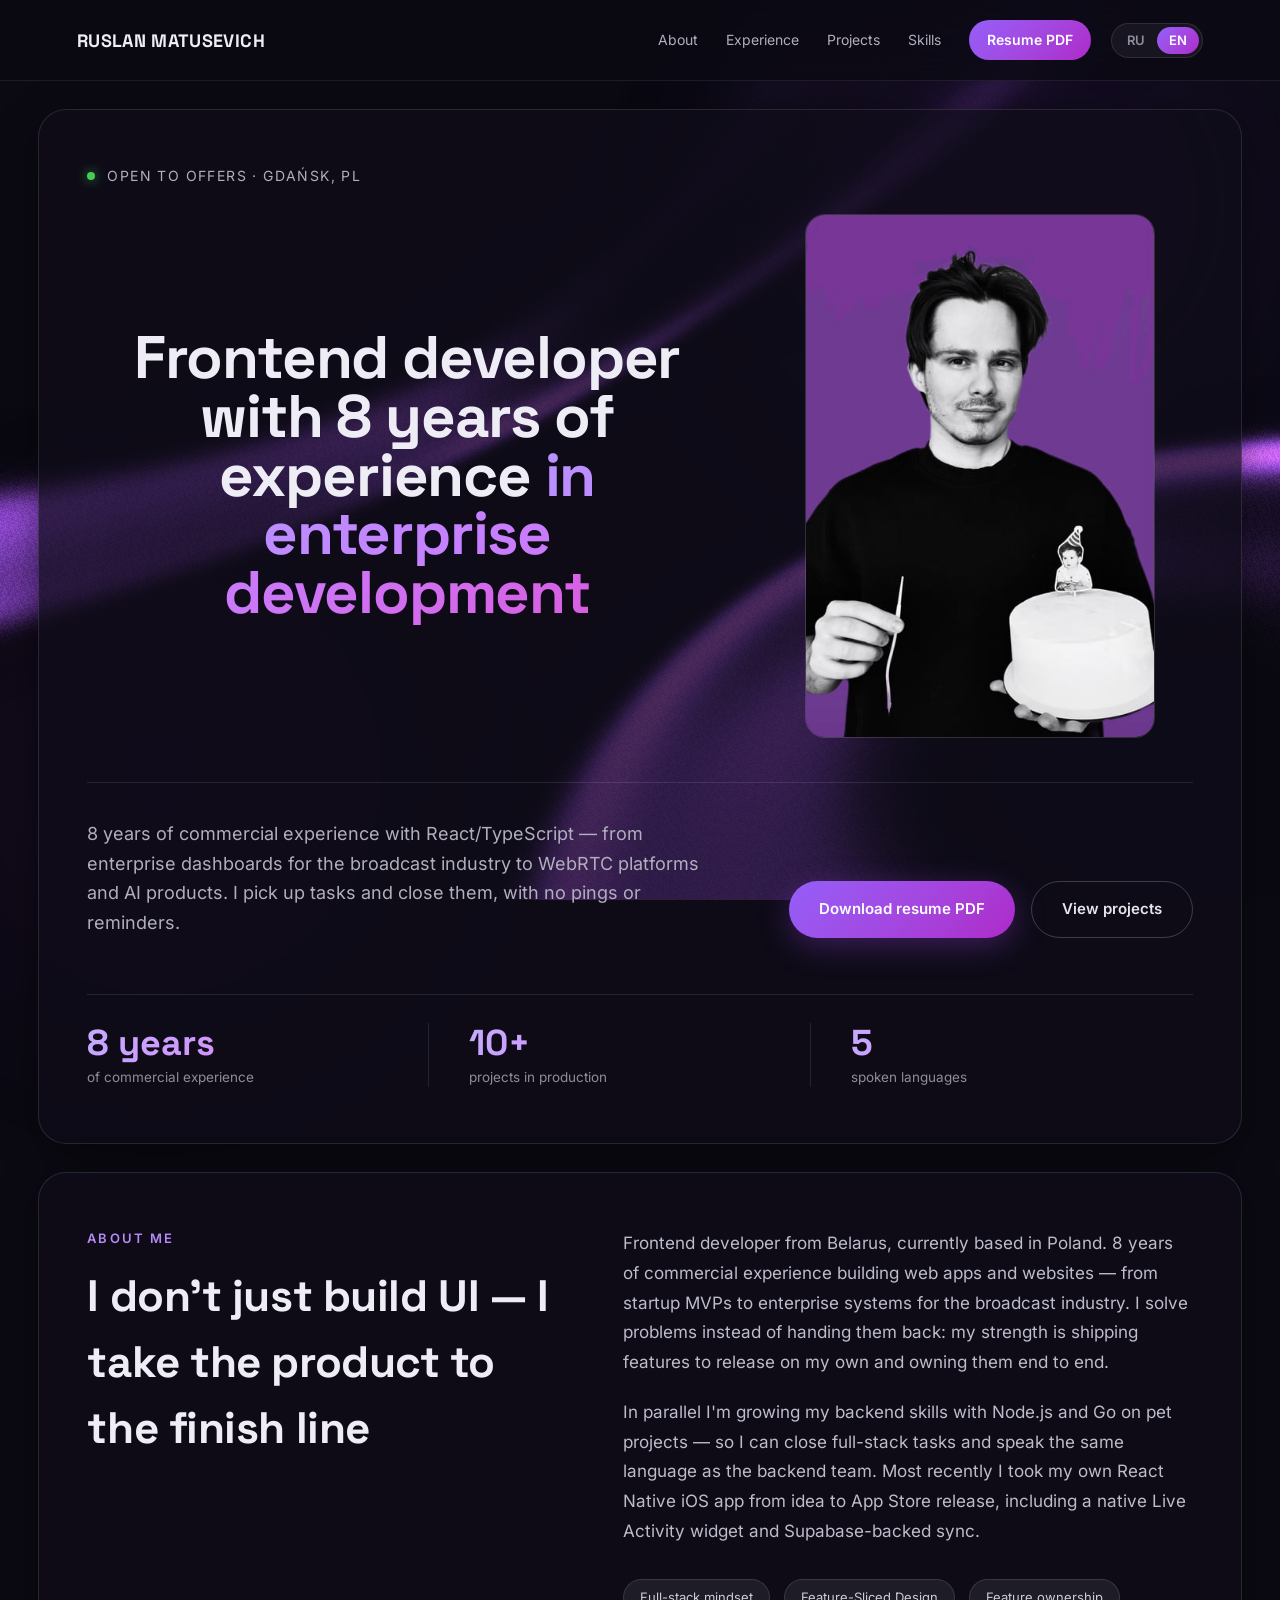
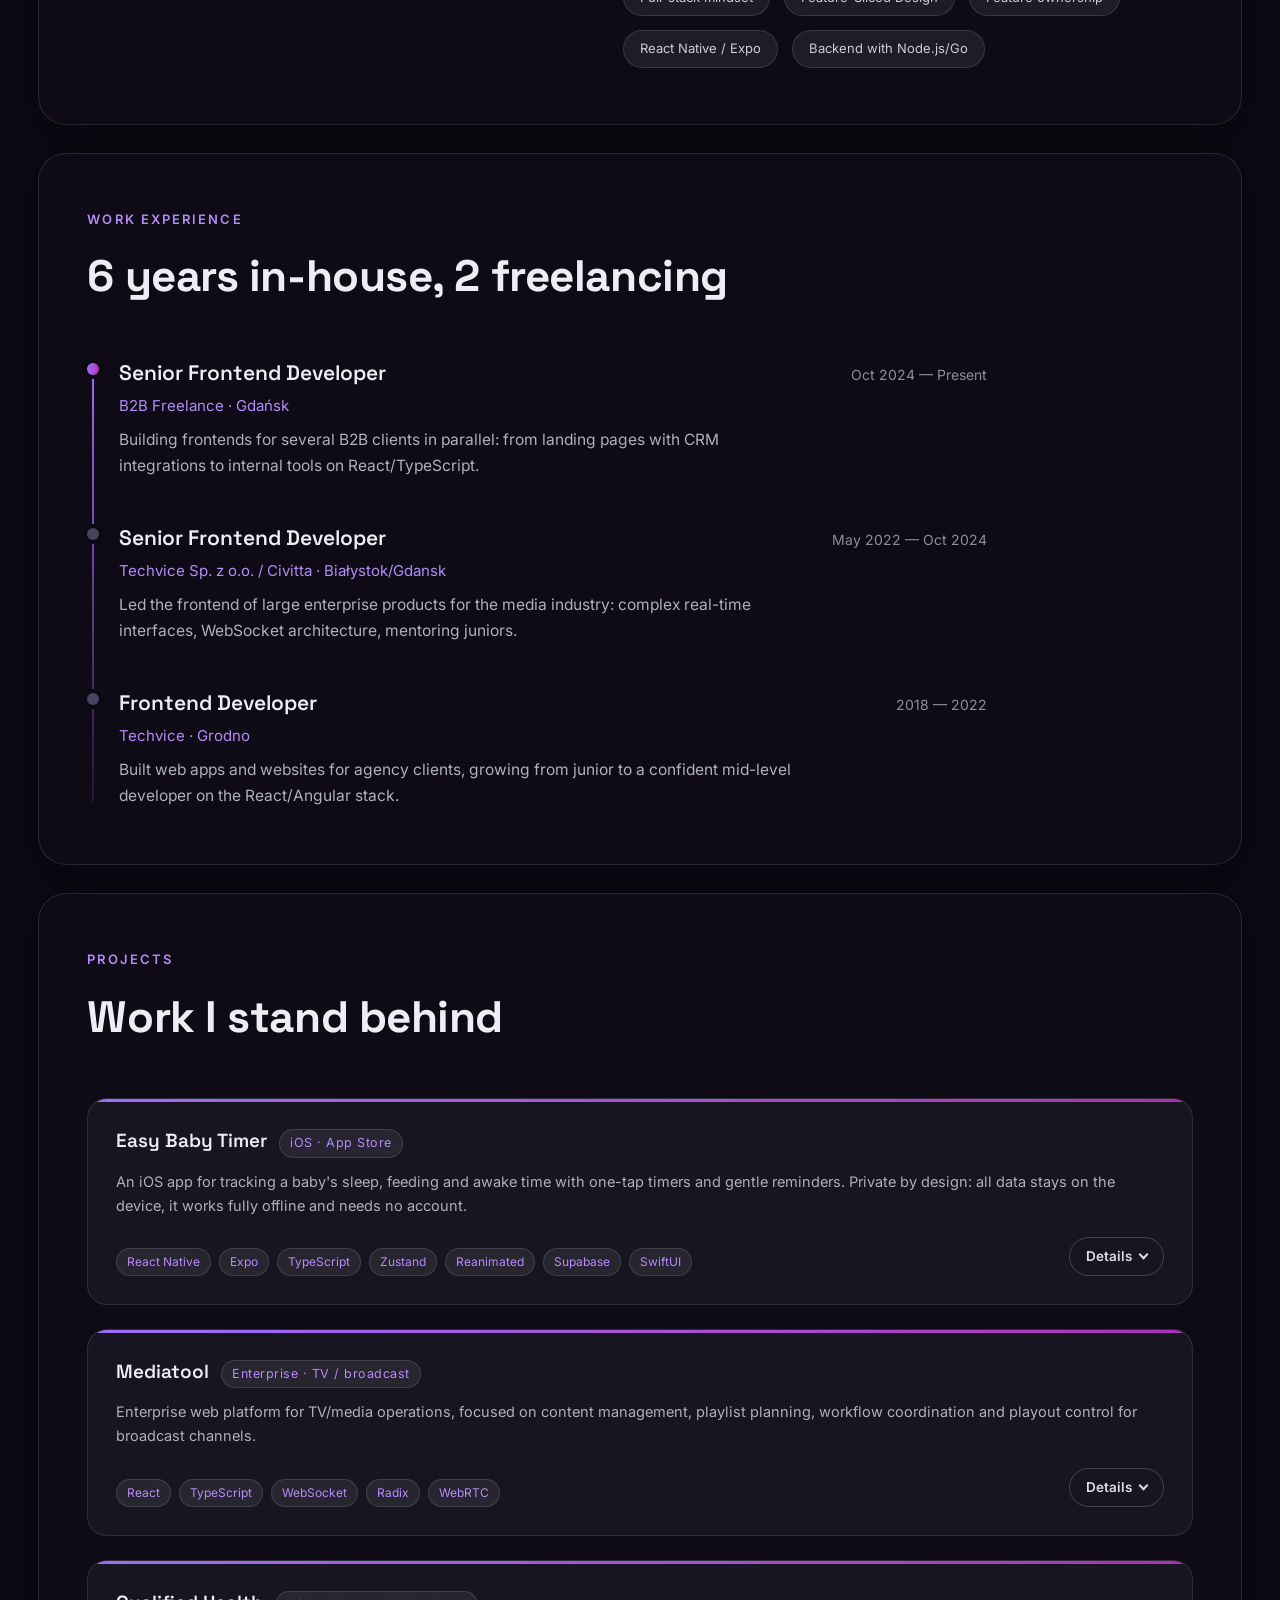
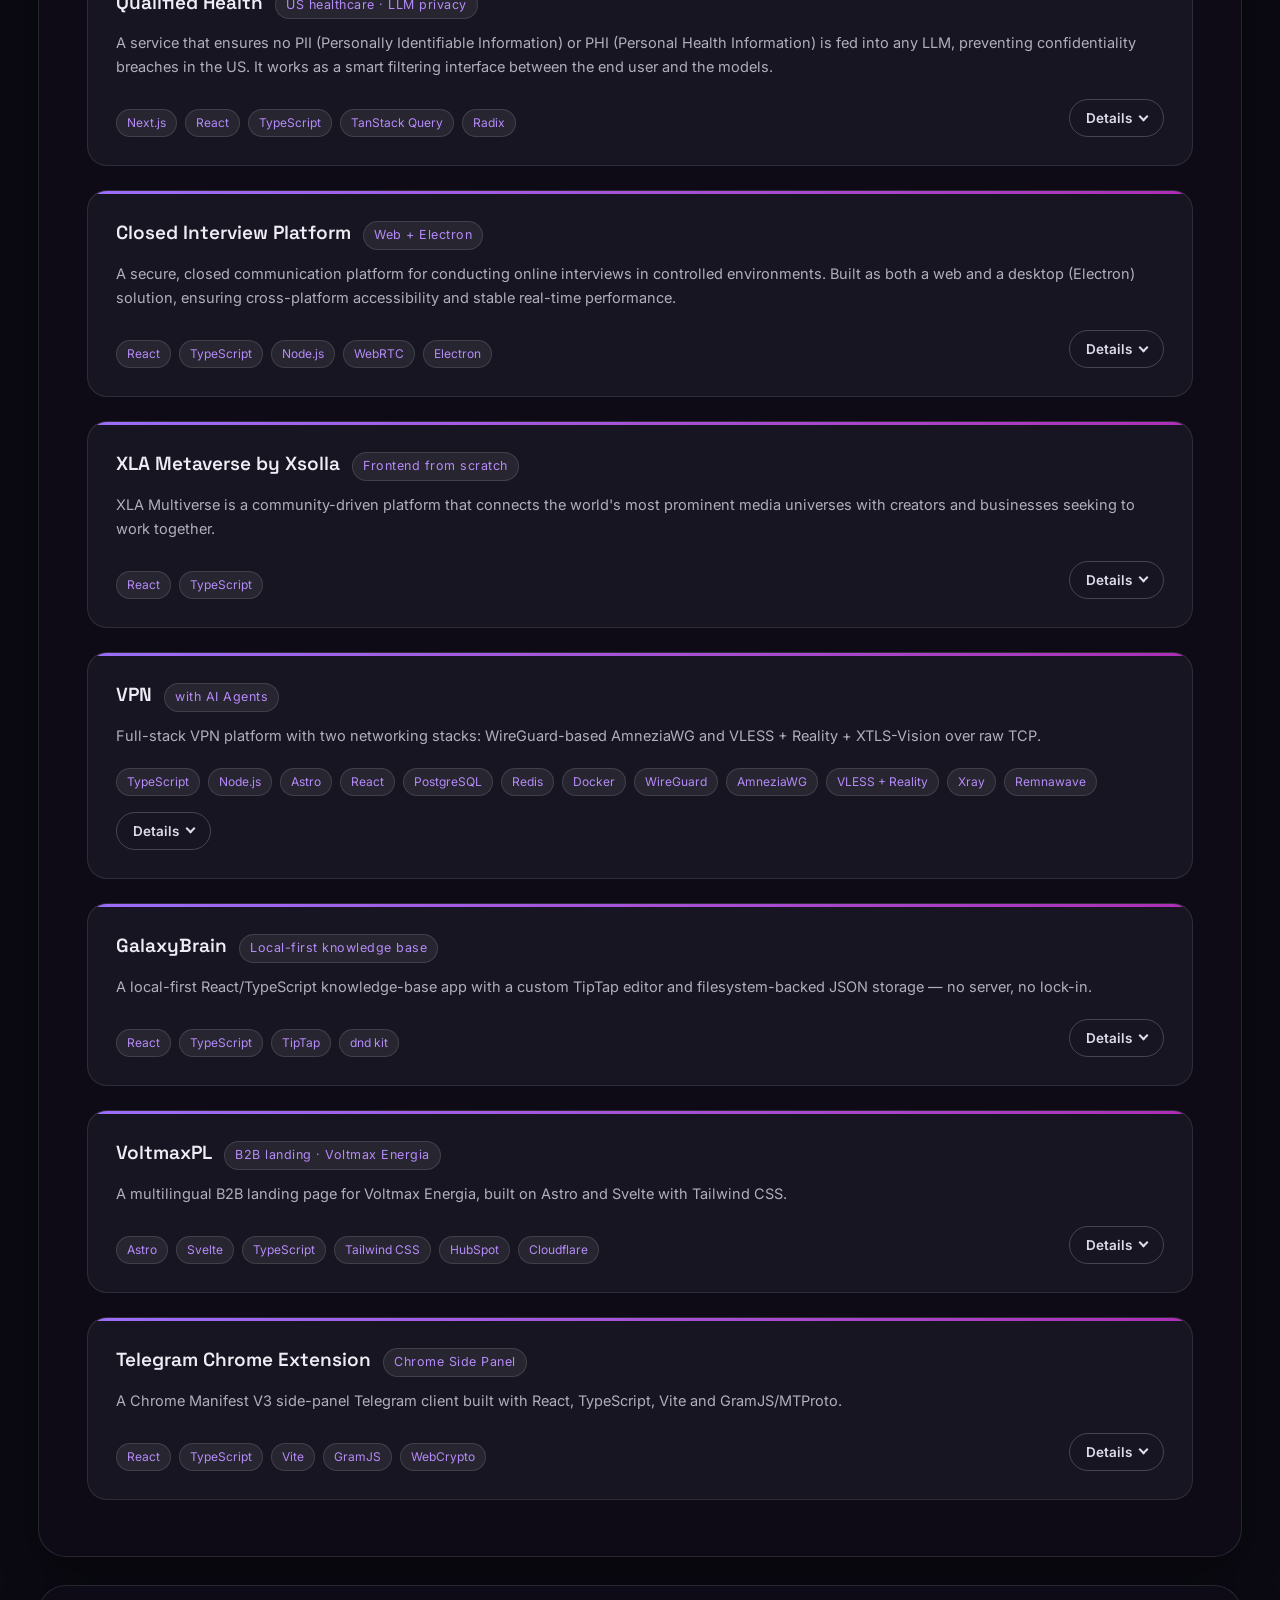
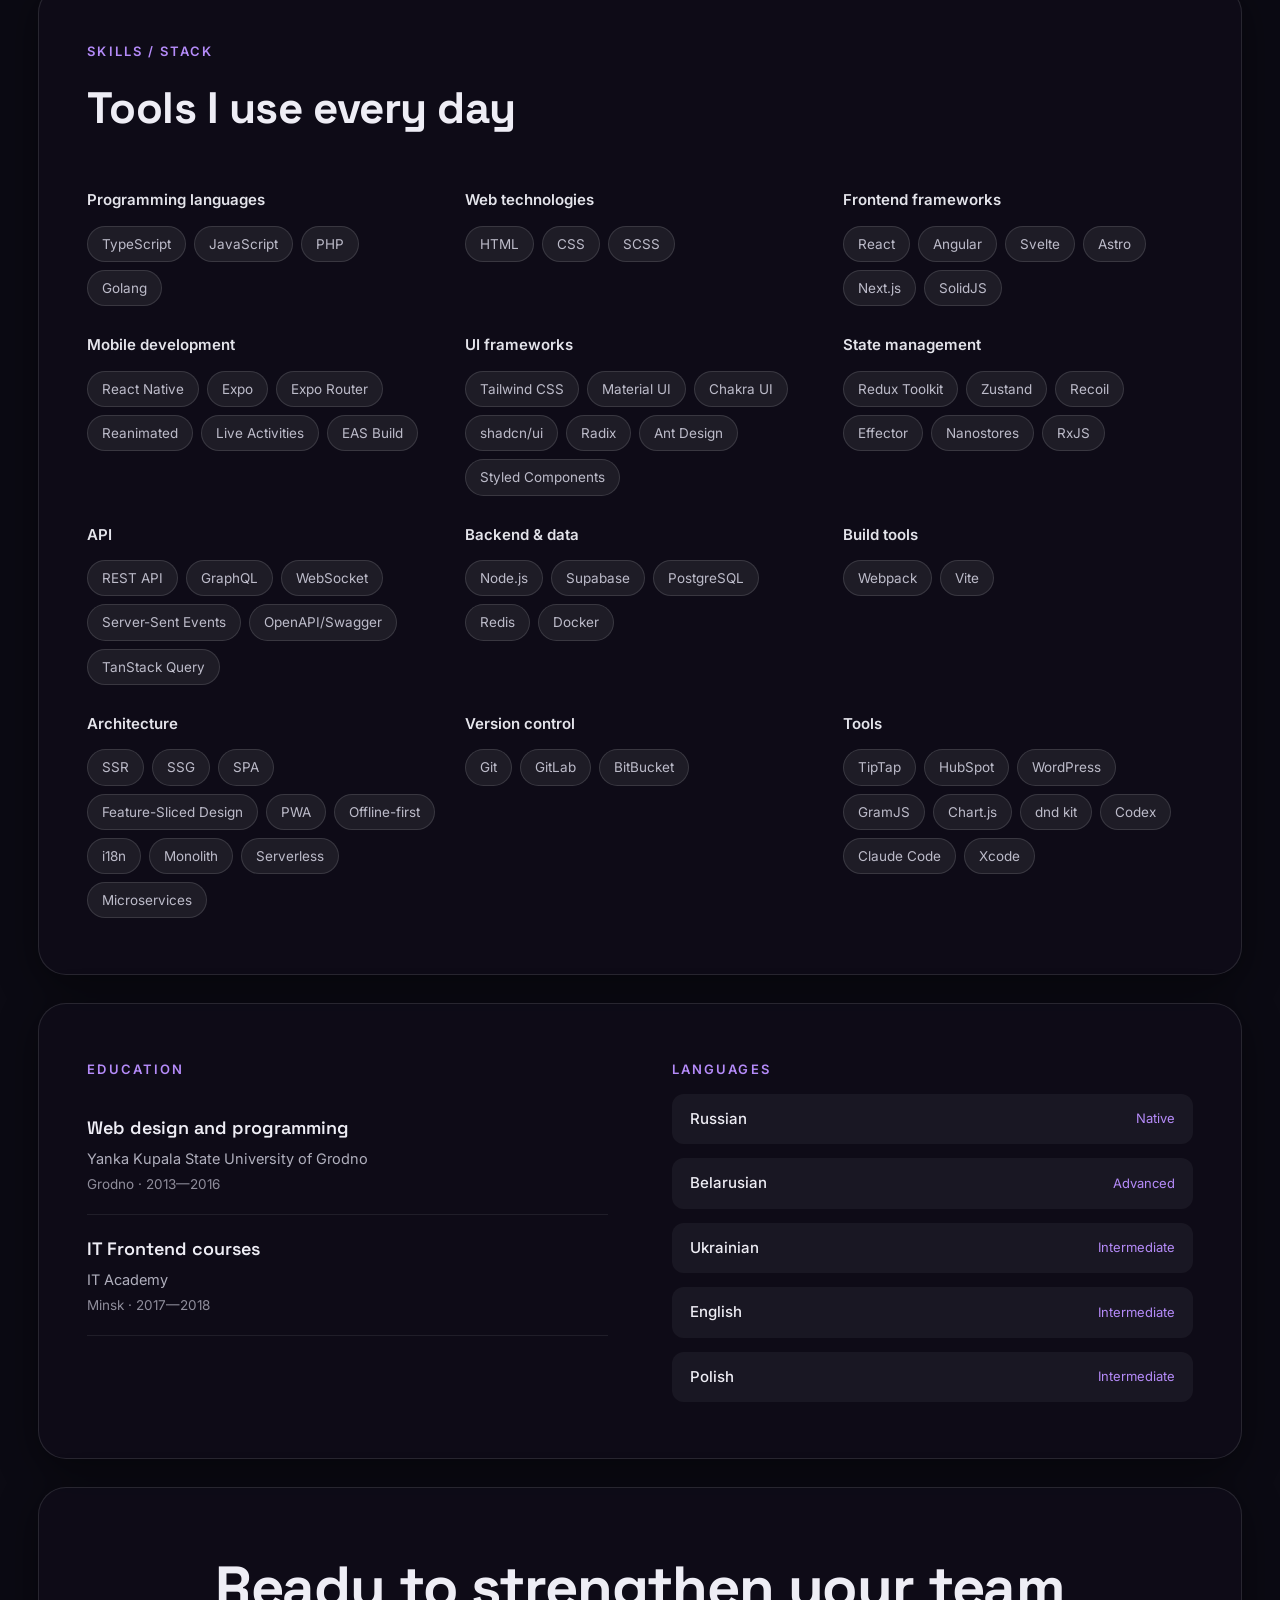
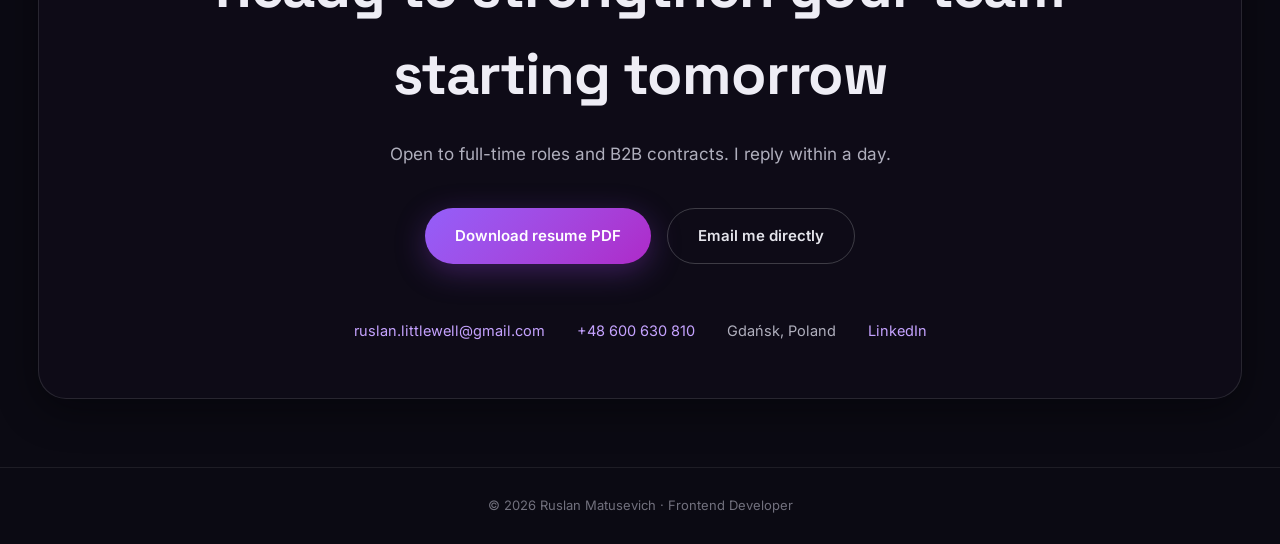
==== commit e5836919: "Remove glow borders" ====
--- a/en/index.html
+++ b/en/index.html
@@ -1 +1 @@
-<!DOCTYPE html><html lang="en"><head><meta charset="utf-8"><meta name="viewport" content="width=device-width, initial-scale=1"><meta name="generator" content="Astro v7.1.4"><title>Ruslan Matusevich — Frontend Developer</title><meta name="description" content="Frontend developer with 8 years of experience in React/TypeScript: enterprise dashboards for the broadcast industry, WebRTC platforms, AI products and a shipped React Native iOS app. Gdańsk, Poland."><link rel="canonical" href="https://ruslanlittlewell.github.io/en/"><link rel="alternate" hreflang="ru" href="https://ruslanlittlewell.github.io/"><link rel="alternate" hreflang="en" href="https://ruslanlittlewell.github.io/en/"><link rel="alternate" hreflang="x-default" href="https://ruslanlittlewell.github.io/"><link rel="icon" href="/favicon.svg" type="image/svg+xml"><meta name="theme-color" content="#17151f"><meta property="og:type" content="website"><meta property="og:title" content="Ruslan Matusevich — Frontend Developer"><meta property="og:description" content="Frontend developer with 8 years of experience in React/TypeScript: enterprise dashboards for the broadcast industry, WebRTC platforms, AI products and a shipped React Native iOS app. Gdańsk, Poland."><meta property="og:url" content="https://ruslanlittlewell.github.io/en/"><meta property="og:locale" content="en_US"><meta name="twitter:card" content="summary_large_image"><link rel="stylesheet" href="/assets/ResumePage.Ctpzhzzf.css"></head><body><div class="page relative min-h-screen"><div class="blob blob-top pointer-events-none fixed -top-[20%] -right-[10%] z-0 h-[60vw] max-h-[900px] w-[60vw] max-w-[900px] blur-[60px]" aria-hidden="true"></div><div class="blob blob-bottom pointer-events-none fixed -bottom-[25%] -left-[15%] z-0 h-[55vw] max-h-[800px] w-[55vw] max-w-[800px] blur-[60px]" aria-hidden="true"></div><div class="page-bg pointer-events-none fixed inset-0 z-0" aria-hidden="true"><style>astro-island,astro-slot,astro-static-slot{display:contents}</style><script>(()=>{var l=(n,t)=>{let i=async()=>{await(await n())()},e=typeof t.value=="object"?t.value:void 0,s={timeout:e==null?void 0:e.timeout};"requestIdleCallback"in window?window.requestIdleCallback(i,s):setTimeout(i,s.timeout||200)};(self.Astro||(self.Astro={})).idle=l;window.dispatchEvent(new Event("astro:idle"));})();</script><script>(()=>{var g=Object.defineProperty;var w=(a,s,c)=>s in a?g(a,s,{enumerable:!0,configurable:!0,writable:!0,value:c}):a[s]=c;var l=(a,s,c)=>w(a,typeof s!="symbol"?s+"":s,c);var E=new Set(["__proto__","constructor","prototype"]);{let a={0:t=>y(t),1:t=>c(t),2:t=>new RegExp(t),3:t=>new Date(t),4:t=>new Map(c(t)),5:t=>new Set(c(t)),6:t=>BigInt(t),7:t=>new URL(t),8:t=>new Uint8Array(t),9:t=>new Uint16Array(t),10:t=>new Uint32Array(t),11:t=>Number.POSITIVE_INFINITY*t},s=t=>{let[p,e]=t;return p in a?a[p](e):void 0},c=t=>t.map(s),y=t=>typeof t!="object"||t===null?t:Object.fromEntries(Object.entries(t).map(([p,e])=>[p,s(e)]));class f extends HTMLElement{constructor(){super(...arguments);l(this,"Component");l(this,"hydrator");l(this,"hydrate",async()=>{var b;if(!this.hydrator||!this.isConnected)return;let e=(b=this.parentElement)==null?void 0:b.closest("astro-island[ssr]");if(e){e.addEventListener("astro:hydrate",this.hydrate,{once:!0});return}let r=this.querySelectorAll("astro-slot"),n={},d=this.querySelectorAll("template[data-astro-template]");for(let o of d){let i=o.closest(this.tagName);i!=null&&i.isSameNode(this)&&(n[o.getAttribute("data-astro-template")||"default"]=o.innerHTML,o.remove())}for(let o of r){let i=o.closest(this.tagName);i!=null&&i.isSameNode(this)&&(n[o.getAttribute("name")||"default"]=o.innerHTML)}let u;try{u=this.hasAttribute("props")?y(JSON.parse(this.getAttribute("props"))):{}}catch(o){let i=this.getAttribute("component-url")||"<unknown>",v=this.getAttribute("component-export");throw v&&(i+=` (export ${v})`),console.error(`[hydrate] Error parsing props for component ${i}`,this.getAttribute("props"),o),o}let h;await this.hydrator(this)(this.Component,u,n,{client:this.getAttribute("client")}),this.removeAttribute("ssr"),this.dispatchEvent(new CustomEvent("astro:hydrate"))});l(this,"unmount",()=>{this.isConnected||this.dispatchEvent(new CustomEvent("astro:unmount"))})}disconnectedCallback(){document.removeEventListener("astro:after-swap",this.unmount),document.addEventListener("astro:after-swap",this.unmount,{once:!0})}connectedCallback(){if(!this.hasAttribute("await-children")||document.readyState==="interactive"||document.readyState==="complete")this.childrenConnectedCallback();else{let e=()=>{document.removeEventListener("DOMContentLoaded",e),r.disconnect(),this.childrenConnectedCallback()},r=new MutationObserver(()=>{var n;((n=this.lastChild)==null?void 0:n.nodeType)===Node.COMMENT_NODE&&this.lastChild.nodeValue==="astro:end"&&(this.lastChild.remove(),e())});r.observe(this,{childList:!0}),document.addEventListener("DOMContentLoaded",e)}}async childrenConnectedCallback(){let e=this.getAttribute("before-hydration-url");e&&await import(e),this.start()}getRetryImportUrl(e){let r=new URL(e,document.baseURI);return r.searchParams.set("astro-retry",Date.now().toString()),r.toString()}async importWithRetry(e){try{return await import(e)}catch(r){return await new Promise(n=>setTimeout(n,1e3)),import(this.getRetryImportUrl(e))}}handleHydrationError(e){let r=this.getAttribute("component-url"),n=new CustomEvent("astro:hydration-error",{cancelable:!0,bubbles:!0,composed:!0,detail:{error:e,componentUrl:r}});this.dispatchEvent(n)&&console.error(`[astro-island] Error hydrating ${r}`,e)}async start(){let e=JSON.parse(this.getAttribute("opts")),r=this.getAttribute("client");if(Astro[r]===void 0){window.addEventListener(`astro:${r}`,()=>this.start(),{once:!0});return}try{await Astro[r](async()=>{let n=this.getAttribute("renderer-url");try{let[d,{default:u}]=await Promise.all([this.importWithRetry(this.getAttribute("component-url")),n?this.importWithRetry(n):Promise.resolve({default:()=>()=>{}})]),h=this.getAttribute("component-export")||"default";if(h.includes(".")){this.Component=d;for(let m of h.split(".")){if(E.has(m)||!this.Component||typeof this.Component!="object"&&typeof this.Component!="function"||!Object.hasOwn(this.Component,m))throw new Error(`Invalid component export path: ${h}`);this.Component=this.Component[m]}}else{if(E.has(h))throw new Error(`Invalid component export path: ${h}`);this.Component=d[h]}return this.hydrator=u,this.hydrate}catch(d){return this.handleHydrationError(d),()=>{}}},e,this)}catch(n){this.handleHydrationError(n)}}attributeChangedCallback(){this.hydrate()}}l(f,"observedAttributes",["props"]),customElements.get("astro-island")||customElements.define("astro-island",f)}})();</script><astro-island uid="1RkktB" prefix="r11" component-url="/assets/ColorBends.BldYzZcF.js" component-export="default" renderer-url="/assets/client.D1mXJsPv.js" props="{&quot;colors&quot;:[1,[[0,&quot;#A855F7&quot;]]],&quot;speed&quot;:[0,0.2],&quot;frequency&quot;:[0,1],&quot;noise&quot;:[0,0.15],&quot;bandWidth&quot;:[0,6],&quot;rotation&quot;:[0,90],&quot;fadeTop&quot;:[0,0.5],&quot;iterations&quot;:[0,1],&quot;intensity&quot;:[0,1.3]}" ssr client="idle" opts="{&quot;name&quot;:&quot;ColorBends&quot;,&quot;value&quot;:true}" await-children><div class="relative h-full w-full overflow-hidden" style="mask-image:linear-gradient(to bottom, transparent 0%, #000 50%);-webkit-mask-image:linear-gradient(to bottom, transparent 0%, #000 50%)"></div><!--astro:end--></astro-island></div><script>(()=>{var e=async t=>{await(await t())()};(self.Astro||(self.Astro={})).load=e;window.dispatchEvent(new Event("astro:load"));})();</script><astro-island uid="1shxPl" prefix="r12" component-url="/assets/Header.DTFOL811.js" component-export="default" renderer-url="/assets/client.D1mXJsPv.js" props="{&quot;locale&quot;:[0,&quot;en&quot;],&quot;nav&quot;:[0,{&quot;about&quot;:[0,&quot;About&quot;],&quot;experience&quot;:[0,&quot;Experience&quot;],&quot;projects&quot;:[0,&quot;Projects&quot;],&quot;skills&quot;:[0,&quot;Skills&quot;],&quot;resume&quot;:[0,&quot;Resume PDF&quot;],&quot;menu&quot;:[0,&quot;Open menu&quot;]}],&quot;brand&quot;:[0,&quot;RUSLAN MATUSEVICH&quot;]}" ssr client="load" opts="{&quot;name&quot;:&quot;Header&quot;,&quot;value&quot;:true}" await-children><header class="site-header sticky top-0 z-50 flex items-center justify-between gap-5 border-b border-white/8 bg-[oklch(0.15_0.02_290/0.75)] px-4 py-4 backdrop-blur-xl sm:px-6 lg:px-[6vw] lg:py-5"><a class="font-display text-[18px] font-bold tracking-[0.02em] whitespace-nowrap" href="/en/">RUSLAN MATUSEVICH</a><div class="flex items-center gap-4 lg:gap-5"><nav class="hidden absolute inset-x-0 top-full flex-col items-stretch gap-1 border-b border-white/10 bg-[oklch(0.15_0.02_290/0.97)] px-4 pt-4 pb-5 backdrop-blur-xl nav:static nav:flex nav:flex-row nav:items-center nav:gap-7 nav:border-0 nav:bg-transparent nav:p-0 nav:backdrop-blur-none" aria-label="RUSLAN MATUSEVICH"><a class="border-b border-white/8 px-1 py-3 text-base text-dim transition hover:text-fg nav:border-0 nav:p-0 nav:text-sm" href="#about">About</a><a class="border-b border-white/8 px-1 py-3 text-base text-dim transition hover:text-fg nav:border-0 nav:p-0 nav:text-sm" href="#experience">Experience</a><a class="border-b border-white/8 px-1 py-3 text-base text-dim transition hover:text-fg nav:border-0 nav:p-0 nav:text-sm" href="#projects">Projects</a><a class="border-b border-white/8 px-1 py-3 text-base text-dim transition hover:text-fg nav:border-0 nav:p-0 nav:text-sm" href="#skills">Skills</a><a class="grad-brand mt-3 cursor-pointer rounded-full px-[18px] py-3.5 text-[15px] font-semibold text-white transition hover:brightness-110 nav:mt-0 nav:py-2.5 nav:text-sm" href="/RuslanMatusevich_06-2026.pdf" download="RuslanMatusevich_06-2026.pdf">Resume PDF</a></nav><div class="inline-flex items-center rounded-full border border-white/10 bg-white/5 p-[3px]" role="group" aria-label="Language"><a class="rounded-full px-3 py-[7px] text-[13px] leading-none font-semibold transition text-dimmer hover:text-fg" href="/" hrefLang="ru">RU</a><a class="rounded-full px-3 py-[7px] text-[13px] leading-none font-semibold transition grad-brand text-white" href="/en/" hrefLang="en" aria-current="true">EN</a></div><button type="button" class="flex h-[42px] w-[42px] cursor-pointer flex-col items-center justify-center gap-[5px] rounded-xl border border-white/20 nav:hidden" aria-expanded="false" aria-label="Open menu"><span class="block h-0.5 w-[18px] rounded-full bg-fg transition-transform "></span><span class="block h-0.5 w-[18px] rounded-full bg-fg transition-opacity "></span><span class="block h-0.5 w-[18px] rounded-full bg-fg transition-transform "></span></button></div></header><!--astro:end--></astro-island><main class="relative z-10 px-3 pt-7 pb-10 sm:px-5 lg:px-[3vw]"><section class="reveal glass section-glow relative z-10 mx-auto mb-7 w-full max-w-[1400px] rounded-[28px] px-5 py-9 sm:px-8 sm:py-12 lg:px-12 lg:py-14"><div class="mb-7 flex items-center gap-3"><span class="h-2 w-2 shrink-0 rounded-full bg-online shadow-[0_0_12px_oklch(0.75_0.2_145/0.8)]" aria-hidden="true"></span><span class="text-sm tracking-[0.1em] text-dim">OPEN TO OFFERS · GDAŃSK, PL</span></div><div class="mb-11 grid gap-10 lg:grid-cols-[minmax(0,3fr)_minmax(0,2fr)] lg:items-center"><h1 class="text-center font-display text-[clamp(34px,5vw,60px)] leading-[0.98] font-bold tracking-[-0.02em]">Frontend developer with 8 years of experience<!-- --> <span class="grad-text">in enterprise development</span></h1><div class="relative w-full max-w-[350px] justify-self-center"><div class="w-full overflow-hidden rounded-[20px] border border-white/15"><img src="/profile.jpg" alt="Ruslan Matusevich — profile photo" width="400" height="600" fetchPriority="high" class="block h-auto w-full object-cover"/></div></div></div><div class="grid gap-7 border-t border-white/10 pt-9 lg:grid-cols-[1.3fr_auto] lg:items-end"><p class="max-w-[620px] text-lg leading-[1.65] text-dim">8 years of commercial experience with React/TypeScript — from enterprise dashboards for the broadcast industry to WebRTC platforms and AI products. I pick up tasks and close them, with no pings or reminders.</p><div class="flex flex-wrap gap-4 max-sm:*:w-full"><a class="inline-flex cursor-pointer items-center justify-center gap-2 rounded-full text-[15px] font-semibold whitespace-nowrap transition grad-brand shadow-cta px-[30px] py-4 text-white hover:-translate-y-px hover:brightness-110" href="/RuslanMatusevich_06-2026.pdf" download="RuslanMatusevich_06-2026.pdf">Download resume PDF</a><a class="inline-flex cursor-pointer items-center justify-center gap-2 rounded-full text-[15px] font-semibold whitespace-nowrap transition border border-white/20 px-[30px] py-4 text-[oklch(0.92_0.01_290)] hover:border-[oklch(0.7_0.15_300)] hover:bg-white/5 hover:text-fg" href="#projects">View projects</a></div></div><div class="mt-14 grid grid-cols-2 gap-y-6 border-t border-white/10 pt-7 sm:grid-cols-3 sm:gap-x-10"><div class="sm:border-r sm:border-white/10 sm:pr-10 sm:last:border-r-0"><div class="grad-stat font-display text-4xl font-bold">8 years</div><div class="mt-1 text-[13.5px] text-dimmer">of commercial experience</div></div><div class="sm:border-r sm:border-white/10 sm:pr-10 sm:last:border-r-0"><div class="grad-stat font-display text-4xl font-bold">10+</div><div class="mt-1 text-[13.5px] text-dimmer">projects in production</div></div><div class="sm:border-r sm:border-white/10 sm:pr-10 sm:last:border-r-0"><div class="grad-stat font-display text-4xl font-bold">5</div><div class="mt-1 text-[13.5px] text-dimmer">spoken languages</div></div></div></section><section class="reveal glass section-glow relative z-10 mx-auto mb-7 w-full max-w-[1400px] rounded-[28px] px-5 py-9 sm:px-8 sm:py-12 lg:px-12 lg:py-14" id="about"><div class="grid gap-8 lg:grid-cols-[0.9fr_1.1fr] lg:items-start lg:gap-[70px]"><div><div class="mb-3.5 text-[13px] font-semibold tracking-[0.16em] text-accent">ABOUT ME</div><h2 class="font-display text-[clamp(30px,3.5vw,44px)] font-bold tracking-[-0.01em]">I don&#x27;t just build UI — I take the product to the finish line</h2></div><div><p class="text-[17px] leading-[1.75] text-muted ">Frontend developer from Belarus, currently based in Poland. 8 years of commercial experience building web apps and websites — from startup MVPs to enterprise systems for the broadcast industry. I solve problems instead of handing them back: my strength is shipping features to release on my own and owning them end to end.</p><p class="text-[17px] leading-[1.75] text-muted mt-5">In parallel I&#x27;m growing my backend skills with Node.js and Go on pet projects — so I can close full-stack tasks and speak the same language as the backend team. Most recently I took my own React Native iOS app from idea to App Store release, including a native Live Activity widget and Supabase-backed sync.</p><div class="mt-8 flex flex-wrap gap-3.5"><span class="glass-chip rounded-full px-4 py-2 text-[13px] text-[oklch(0.85_0.02_290)]">Full-stack mindset</span><span class="glass-chip rounded-full px-4 py-2 text-[13px] text-[oklch(0.85_0.02_290)]">Feature-Sliced Design</span><span class="glass-chip rounded-full px-4 py-2 text-[13px] text-[oklch(0.85_0.02_290)]">Feature ownership</span><span class="glass-chip rounded-full px-4 py-2 text-[13px] text-[oklch(0.85_0.02_290)]">React Native / Expo</span><span class="glass-chip rounded-full px-4 py-2 text-[13px] text-[oklch(0.85_0.02_290)]">Backend with Node.js/Go</span></div></div></div></section><section class="reveal glass section-glow relative z-10 mx-auto mb-7 w-full max-w-[1400px] rounded-[28px] px-5 py-9 sm:px-8 sm:py-12 lg:px-12 lg:py-14" id="experience"><div class="mb-3.5 text-[13px] font-semibold tracking-[0.16em] text-accent">WORK EXPERIENCE</div><h2 class="mb-10 font-display text-[clamp(30px,3.5vw,44px)] font-bold tracking-[-0.01em] lg:mb-12">6 years in-house, 2 freelancing</h2><div class="relative max-w-[900px] pl-8"><span class="timeline-line absolute top-1.5 bottom-1.5 left-[5px] w-0.5" aria-hidden="true"></span><article class="relative "><span class="absolute top-1.5 -left-8 h-3 w-3 rounded-full ring-4 ring-bg grad-line" aria-hidden="true"></span><div class="mb-1.5 flex flex-wrap items-baseline justify-between gap-2"><h3 class="font-display text-[21px] font-semibold">Senior Frontend Developer</h3><span class="text-sm text-dimmer">Oct 2024 — Present</span></div><div class="mb-2.5 text-[15px] text-accent">B2B Freelance<!-- --> · <!-- -->Gdańsk</div><p class="max-w-[680px] text-[15.5px] leading-[1.65] text-dim">Building frontends for several B2B clients in parallel: from landing pages with CRM integrations to internal tools on React/TypeScript.</p></article><article class="relative mt-11"><span class="absolute top-1.5 -left-8 h-3 w-3 rounded-full ring-4 ring-bg bg-[oklch(0.4_0.05_290)]" aria-hidden="true"></span><div class="mb-1.5 flex flex-wrap items-baseline justify-between gap-2"><h3 class="font-display text-[21px] font-semibold">Senior Frontend Developer</h3><span class="text-sm text-dimmer">May 2022 — Oct 2024</span></div><div class="mb-2.5 text-[15px] text-accent">Techvice Sp. z o.o. / Civitta<!-- --> · <!-- -->Białystok/Gdansk</div><p class="max-w-[680px] text-[15.5px] leading-[1.65] text-dim">Led the frontend of large enterprise products for the media industry: complex real-time interfaces, WebSocket architecture, mentoring juniors.</p></article><article class="relative mt-11"><span class="absolute top-1.5 -left-8 h-3 w-3 rounded-full ring-4 ring-bg bg-[oklch(0.4_0.05_290)]" aria-hidden="true"></span><div class="mb-1.5 flex flex-wrap items-baseline justify-between gap-2"><h3 class="font-display text-[21px] font-semibold">Frontend Developer</h3><span class="text-sm text-dimmer">2018 — 2022</span></div><div class="mb-2.5 text-[15px] text-accent">Techvice<!-- --> · <!-- -->Grodno</div><p class="max-w-[680px] text-[15.5px] leading-[1.65] text-dim">Built web apps and websites for agency clients, growing from junior to a confident mid-level developer on the React/Angular stack.</p></article></div></section><section class="reveal glass section-glow relative z-10 mx-auto mb-7 w-full max-w-[1400px] rounded-[28px] px-5 py-9 sm:px-8 sm:py-12 lg:px-12 lg:py-14" id="projects"><div class="mb-3.5 text-[13px] font-semibold tracking-[0.16em] text-accent">PROJECTS</div><h2 class="mb-10 font-display text-[clamp(30px,3.5vw,44px)] font-bold tracking-[-0.01em] lg:mb-12">Work I stand behind</h2><div class="grid items-start gap-6"><article class="glass-soft relative flex flex-col overflow-hidden rounded-[20px] p-7 transition-colors hover:border-[oklch(0.6_0.15_300/0.5)] hover:bg-white/8"><span class="grad-line absolute inset-x-0 top-0 h-[3px]" aria-hidden="true"></span><header class="mb-3 flex flex-wrap items-baseline gap-x-3 gap-y-1.5"><h3 class="font-display text-[19px] font-semibold">Easy Baby Timer</h3><span class="glass-chip rounded-full border-[oklch(0.6_0.15_300/0.35)] px-2.5 py-1 text-[12.5px] tracking-[0.04em] text-accent">iOS · App Store</span></header><p class="text-[14.5px] leading-[1.65] text-dim">An iOS app for tracking a baby&#x27;s sleep, feeding and awake time with one-tap timers and gentle reminders. Private by design: all data stays on the device, it works fully offline and needs no account.</p><div class="project-details mt-4.5 border-t border-white/8 pt-4.5" id="project-0-details" hidden=""><p class="text-[14.5px] leading-[1.65] text-dim ">Built solo with React Native and Expo, from the first prototype to the App Store release. The interface is fully translated into 5 languages and switchable in-app at any time.</p><p class="text-[14.5px] leading-[1.65] text-dim mt-3.5">The most interesting part was the native layer: a SwiftUI Live Activity widget that shows a running timer in the Dynamic Island and on the Lock Screen, plus optional multi-parent sync on Supabase with row-level security — while the app stays fully usable offline.</p><h4 class="mt-5 mb-3 text-[13px] font-semibold tracking-[0.08em] text-accent uppercase">Key features</h4><ul class="flex flex-col gap-2.5"><li class="relative pl-[18px] text-sm leading-[1.55] text-dim before:absolute before:top-2 before:left-0 before:h-[5px] before:w-[5px] before:rounded-full before:bg-accent before:content-[&#x27;&#x27;]">One-tap timers for sleep, feeding and awake time</li><li class="relative pl-[18px] text-sm leading-[1.55] text-dim before:absolute before:top-2 before:left-0 before:h-[5px] before:w-[5px] before:rounded-full before:bg-accent before:content-[&#x27;&#x27;]">Live Activity in the Dynamic Island and on the Lock Screen</li><li class="relative pl-[18px] text-sm leading-[1.55] text-dim before:absolute before:top-2 before:left-0 before:h-[5px] before:w-[5px] before:rounded-full before:bg-accent before:content-[&#x27;&#x27;]">Smart reminders based on the baby&#x27;s own schedule, with feeding auto-stop</li><li class="relative pl-[18px] text-sm leading-[1.55] text-dim before:absolute before:top-2 before:left-0 before:h-[5px] before:w-[5px] before:rounded-full before:bg-accent before:content-[&#x27;&#x27;]">Day timeline calendar, colour-coded by activity, with pinch-to-zoom from a full day down to the minute</li><li class="relative pl-[18px] text-sm leading-[1.55] text-dim before:absolute before:top-2 before:left-0 before:h-[5px] before:w-[5px] before:rounded-full before:bg-accent before:content-[&#x27;&#x27;]">Entry editing, milk amount logging and daily stats</li><li class="relative pl-[18px] text-sm leading-[1.55] text-dim before:absolute before:top-2 before:left-0 before:h-[5px] before:w-[5px] before:rounded-full before:bg-accent before:content-[&#x27;&#x27;]">Floating mini-timer that follows you across the app while a timer runs</li><li class="relative pl-[18px] text-sm leading-[1.55] text-dim before:absolute before:top-2 before:left-0 before:h-[5px] before:w-[5px] before:rounded-full before:bg-accent before:content-[&#x27;&#x27;]">Shared access to a child between parents via an invite code</li><li class="relative pl-[18px] text-sm leading-[1.55] text-dim before:absolute before:top-2 before:left-0 before:h-[5px] before:w-[5px] before:rounded-full before:bg-accent before:content-[&#x27;&#x27;]">Offline-first local storage, no account, no ads</li></ul></div><div class="mt-auto flex flex-wrap items-end justify-between gap-4 pt-5"><div class="flex flex-wrap gap-2"><span class="glass-chip rounded-full px-2.5 py-[5px] text-xs text-accent">React Native</span><span class="glass-chip rounded-full px-2.5 py-[5px] text-xs text-accent">Expo</span><span class="glass-chip rounded-full px-2.5 py-[5px] text-xs text-accent">TypeScript</span><span class="glass-chip rounded-full px-2.5 py-[5px] text-xs text-accent">Zustand</span><span class="glass-chip rounded-full px-2.5 py-[5px] text-xs text-accent">Reanimated</span><span class="glass-chip rounded-full px-2.5 py-[5px] text-xs text-accent">Supabase</span><span class="glass-chip rounded-full px-2.5 py-[5px] text-xs text-accent">SwiftUI</span></div><button type="button" class="project-toggle inline-flex shrink-0 cursor-pointer items-center gap-2 rounded-full border border-white/20 px-4 py-2 text-[13.5px] font-semibold text-[oklch(0.9_0.02_290)] transition hover:border-[oklch(0.7_0.15_300)] hover:bg-white/6 hover:text-fg" aria-expanded="false" aria-controls="project-0-details"><span class="label-more">Details</span><span class="label-less">Collapse</span><span class="chevron h-[7px] w-[7px] border-r-2 border-b-2 border-current" aria-hidden="true"></span></button></div></article><article class="glass-soft relative flex flex-col overflow-hidden rounded-[20px] p-7 transition-colors hover:border-[oklch(0.6_0.15_300/0.5)] hover:bg-white/8"><span class="grad-line absolute inset-x-0 top-0 h-[3px]" aria-hidden="true"></span><header class="mb-3 flex flex-wrap items-baseline gap-x-3 gap-y-1.5"><h3 class="font-display text-[19px] font-semibold">Mediatool</h3><span class="glass-chip rounded-full border-[oklch(0.6_0.15_300/0.35)] px-2.5 py-1 text-[12.5px] tracking-[0.04em] text-accent">Enterprise · TV / broadcast</span></header><p class="text-[14.5px] leading-[1.65] text-dim">Enterprise web platform for TV/media operations, focused on content management, playlist planning, workflow coordination and playout control for broadcast channels.</p><div class="project-details mt-4.5 border-t border-white/8 pt-4.5" id="project-1-details" hidden=""><p class="text-[14.5px] leading-[1.65] text-dim ">Developed and maintained a large-scale React-based media management platform used for planning, organizing, validating and monitoring broadcast content. The system supports complex scheduling workflows, content metadata management, live playlist operations, real-time updates, role-based access and multi-channel configuration.</p><h4 class="mt-5 mb-3 text-[13px] font-semibold tracking-[0.08em] text-accent uppercase">Key features</h4><ul class="flex flex-col gap-2.5"><li class="relative pl-[18px] text-sm leading-[1.55] text-dim before:absolute before:top-2 before:left-0 before:h-[5px] before:w-[5px] before:rounded-full before:bg-accent before:content-[&#x27;&#x27;]">Content Manager for programs, episodes, promos, commercials, IDs, blocks, metadata, segmentation, music cues and run logs</li><li class="relative pl-[18px] text-sm leading-[1.55] text-dim before:absolute before:top-2 before:left-0 before:h-[5px] before:w-[5px] before:rounded-full before:bg-accent before:content-[&#x27;&#x27;]">Planner module for building broadcast schedules with macro/micro blocks, drag-and-drop ordering, autofill/fillout tools, commercial assignment, playlist import/export, CSV/XLS downloads and schedule synchronization</li><li class="relative pl-[18px] text-sm leading-[1.55] text-dim before:absolute before:top-2 before:left-0 before:h-[5px] before:w-[5px] before:rounded-full before:bg-accent before:content-[&#x27;&#x27;]">Workflow module for task management, timelines, labels, members, assignments, live task updates, filtering, searching and task export</li><li class="relative pl-[18px] text-sm leading-[1.55] text-dim before:absolute before:top-2 before:left-0 before:h-[5px] before:w-[5px] before:rounded-full before:bg-accent before:content-[&#x27;&#x27;]">Playout module for on-air schedules, micro/macro views, dummy events, metadata, event ordering and day-level operations</li><li class="relative pl-[18px] text-sm leading-[1.55] text-dim before:absolute before:top-2 before:left-0 before:h-[5px] before:w-[5px] before:rounded-full before:bg-accent before:content-[&#x27;&#x27;]">Playlist Checker and alerting tools for damaged files, on-air status, global system alerts and operational issues</li><li class="relative pl-[18px] text-sm leading-[1.55] text-dim before:absolute before:top-2 before:left-0 before:h-[5px] before:w-[5px] before:rounded-full before:bg-accent before:content-[&#x27;&#x27;]">Live multiviewer with multiple player backends: HTML5/WebRTC, SLDP, MSE and Redge</li><li class="relative pl-[18px] text-sm leading-[1.55] text-dim before:absolute before:top-2 before:left-0 before:h-[5px] before:w-[5px] before:rounded-full before:bg-accent before:content-[&#x27;&#x27;]">Role-based navigation and permissions for planner, playout, global, admin and supervisor accounts</li><li class="relative pl-[18px] text-sm leading-[1.55] text-dim before:absolute before:top-2 before:left-0 before:h-[5px] before:w-[5px] before:rounded-full before:bg-accent before:content-[&#x27;&#x27;]">Responsive mobile experience for dashboard, workflow, live preview and event monitoring</li><li class="relative pl-[18px] text-sm leading-[1.55] text-dim before:absolute before:top-2 before:left-0 before:h-[5px] before:w-[5px] before:rounded-full before:bg-accent before:content-[&#x27;&#x27;]">Global and channel-level settings for AV, FTP, metadata, email, workflow, planner, playout and playlist checker modules</li><li class="relative pl-[18px] text-sm leading-[1.55] text-dim before:absolute before:top-2 before:left-0 before:h-[5px] before:w-[5px] before:rounded-full before:bg-accent before:content-[&#x27;&#x27;]">Real-time updates over WebSocket for planner and workflow data</li><li class="relative pl-[18px] text-sm leading-[1.55] text-dim before:absolute before:top-2 before:left-0 before:h-[5px] before:w-[5px] before:rounded-full before:bg-accent before:content-[&#x27;&#x27;]">Authentication, password recovery, user settings, profile management, notifications and two-factor flows</li></ul></div><div class="mt-auto flex flex-wrap items-end justify-between gap-4 pt-5"><div class="flex flex-wrap gap-2"><span class="glass-chip rounded-full px-2.5 py-[5px] text-xs text-accent">React</span><span class="glass-chip rounded-full px-2.5 py-[5px] text-xs text-accent">TypeScript</span><span class="glass-chip rounded-full px-2.5 py-[5px] text-xs text-accent">WebSocket</span><span class="glass-chip rounded-full px-2.5 py-[5px] text-xs text-accent">Radix</span><span class="glass-chip rounded-full px-2.5 py-[5px] text-xs text-accent">WebRTC</span></div><button type="button" class="project-toggle inline-flex shrink-0 cursor-pointer items-center gap-2 rounded-full border border-white/20 px-4 py-2 text-[13.5px] font-semibold text-[oklch(0.9_0.02_290)] transition hover:border-[oklch(0.7_0.15_300)] hover:bg-white/6 hover:text-fg" aria-expanded="false" aria-controls="project-1-details"><span class="label-more">Details</span><span class="label-less">Collapse</span><span class="chevron h-[7px] w-[7px] border-r-2 border-b-2 border-current" aria-hidden="true"></span></button></div></article><article class="glass-soft relative flex flex-col overflow-hidden rounded-[20px] p-7 transition-colors hover:border-[oklch(0.6_0.15_300/0.5)] hover:bg-white/8"><span class="grad-line absolute inset-x-0 top-0 h-[3px]" aria-hidden="true"></span><header class="mb-3 flex flex-wrap items-baseline gap-x-3 gap-y-1.5"><h3 class="font-display text-[19px] font-semibold">Qualified Health</h3><span class="glass-chip rounded-full border-[oklch(0.6_0.15_300/0.35)] px-2.5 py-1 text-[12.5px] tracking-[0.04em] text-accent">US healthcare · LLM privacy</span></header><p class="text-[14.5px] leading-[1.65] text-dim">A service that ensures no PII (Personally Identifiable Information) or PHI (Personal Health Information) is fed into any LLM, preventing confidentiality breaches in the US. It works as a smart filtering interface between the end user and the models.</p><div class="project-details mt-4.5 border-t border-white/8 pt-4.5" id="project-2-details" hidden=""><p class="text-[14.5px] leading-[1.65] text-dim ">I was responsible for developing the web applications for the project. The first is a chat application for client communication. The second is an admin panel for configuring system settings and creating or editing the filters that keep sensitive data like PII and PHI from leaking to third-party services. I also contributed to backend development.</p></div><div class="mt-auto flex flex-wrap items-end justify-between gap-4 pt-5"><div class="flex flex-wrap gap-2"><span class="glass-chip rounded-full px-2.5 py-[5px] text-xs text-accent">Next.js</span><span class="glass-chip rounded-full px-2.5 py-[5px] text-xs text-accent">React</span><span class="glass-chip rounded-full px-2.5 py-[5px] text-xs text-accent">TypeScript</span><span class="glass-chip rounded-full px-2.5 py-[5px] text-xs text-accent">TanStack Query</span><span class="glass-chip rounded-full px-2.5 py-[5px] text-xs text-accent">Radix</span></div><button type="button" class="project-toggle inline-flex shrink-0 cursor-pointer items-center gap-2 rounded-full border border-white/20 px-4 py-2 text-[13.5px] font-semibold text-[oklch(0.9_0.02_290)] transition hover:border-[oklch(0.7_0.15_300)] hover:bg-white/6 hover:text-fg" aria-expanded="false" aria-controls="project-2-details"><span class="label-more">Details</span><span class="label-less">Collapse</span><span class="chevron h-[7px] w-[7px] border-r-2 border-b-2 border-current" aria-hidden="true"></span></button></div></article><article class="glass-soft relative flex flex-col overflow-hidden rounded-[20px] p-7 transition-colors hover:border-[oklch(0.6_0.15_300/0.5)] hover:bg-white/8"><span class="grad-line absolute inset-x-0 top-0 h-[3px]" aria-hidden="true"></span><header class="mb-3 flex flex-wrap items-baseline gap-x-3 gap-y-1.5"><h3 class="font-display text-[19px] font-semibold">Closed Interview Platform</h3><span class="glass-chip rounded-full border-[oklch(0.6_0.15_300/0.35)] px-2.5 py-1 text-[12.5px] tracking-[0.04em] text-accent">Web + Electron</span></header><p class="text-[14.5px] leading-[1.65] text-dim">A secure, closed communication platform for conducting online interviews in controlled environments. Built as both a web and a desktop (Electron) solution, ensuring cross-platform accessibility and stable real-time performance.</p><div class="project-details mt-4.5 border-t border-white/8 pt-4.5" id="project-3-details" hidden=""><p class="text-[14.5px] leading-[1.65] text-dim ">I developed the system using React + TypeScript on the frontend and Node.js on the backend, with a real-time architecture based on WebRTC. The platform supports reconnectable peer sessions and multi-peer connections, allowing stable communication even under unstable network conditions.</p><p class="text-[14.5px] leading-[1.65] text-dim mt-3.5">The project required handling complex real-time state synchronization, peer lifecycle management and cross-platform packaging for Electron, with a strong focus on reliability and low-latency communication.</p><h4 class="mt-5 mb-3 text-[13px] font-semibold tracking-[0.08em] text-accent uppercase">Key features</h4><ul class="flex flex-col gap-2.5"><li class="relative pl-[18px] text-sm leading-[1.55] text-dim before:absolute before:top-2 before:left-0 before:h-[5px] before:w-[5px] before:rounded-full before:bg-accent before:content-[&#x27;&#x27;]">Creation and management of private interview rooms</li><li class="relative pl-[18px] text-sm leading-[1.55] text-dim before:absolute before:top-2 before:left-0 before:h-[5px] before:w-[5px] before:rounded-full before:bg-accent before:content-[&#x27;&#x27;]">Real-time video/audio communication over WebRTC</li><li class="relative pl-[18px] text-sm leading-[1.55] text-dim before:absolute before:top-2 before:left-0 before:h-[5px] before:w-[5px] before:rounded-full before:bg-accent before:content-[&#x27;&#x27;]">Automatic peer reconnection and multi-peer session handling</li><li class="relative pl-[18px] text-sm leading-[1.55] text-dim before:absolute before:top-2 before:left-0 before:h-[5px] before:w-[5px] before:rounded-full before:bg-accent before:content-[&#x27;&#x27;]">Internal real-time chat</li><li class="relative pl-[18px] text-sm leading-[1.55] text-dim before:absolute before:top-2 before:left-0 before:h-[5px] before:w-[5px] before:rounded-full before:bg-accent before:content-[&#x27;&#x27;]">Secure file sharing between participants</li><li class="relative pl-[18px] text-sm leading-[1.55] text-dim before:absolute before:top-2 before:left-0 before:h-[5px] before:w-[5px] before:rounded-full before:bg-accent before:content-[&#x27;&#x27;]">Simulation of system errors for testing and scenario control</li><li class="relative pl-[18px] text-sm leading-[1.55] text-dim before:absolute before:top-2 before:left-0 before:h-[5px] before:w-[5px] before:rounded-full before:bg-accent before:content-[&#x27;&#x27;]">Donation simulation mechanics within sessions</li></ul></div><div class="mt-auto flex flex-wrap items-end justify-between gap-4 pt-5"><div class="flex flex-wrap gap-2"><span class="glass-chip rounded-full px-2.5 py-[5px] text-xs text-accent">React</span><span class="glass-chip rounded-full px-2.5 py-[5px] text-xs text-accent">TypeScript</span><span class="glass-chip rounded-full px-2.5 py-[5px] text-xs text-accent">Node.js</span><span class="glass-chip rounded-full px-2.5 py-[5px] text-xs text-accent">WebRTC</span><span class="glass-chip rounded-full px-2.5 py-[5px] text-xs text-accent">Electron</span></div><button type="button" class="project-toggle inline-flex shrink-0 cursor-pointer items-center gap-2 rounded-full border border-white/20 px-4 py-2 text-[13.5px] font-semibold text-[oklch(0.9_0.02_290)] transition hover:border-[oklch(0.7_0.15_300)] hover:bg-white/6 hover:text-fg" aria-expanded="false" aria-controls="project-3-details"><span class="label-more">Details</span><span class="label-less">Collapse</span><span class="chevron h-[7px] w-[7px] border-r-2 border-b-2 border-current" aria-hidden="true"></span></button></div></article><article class="glass-soft relative flex flex-col overflow-hidden rounded-[20px] p-7 transition-colors hover:border-[oklch(0.6_0.15_300/0.5)] hover:bg-white/8"><span class="grad-line absolute inset-x-0 top-0 h-[3px]" aria-hidden="true"></span><header class="mb-3 flex flex-wrap items-baseline gap-x-3 gap-y-1.5"><h3 class="font-display text-[19px] font-semibold">XLA Metaverse by Xsolla</h3><span class="glass-chip rounded-full border-[oklch(0.6_0.15_300/0.35)] px-2.5 py-1 text-[12.5px] tracking-[0.04em] text-accent">Frontend from scratch</span></header><p class="text-[14.5px] leading-[1.65] text-dim">XLA Multiverse is a community-driven platform that connects the world&#x27;s most prominent media universes with creators and businesses seeking to work together.</p><div class="project-details mt-4.5 border-t border-white/8 pt-4.5" id="project-4-details" hidden=""><p class="text-[14.5px] leading-[1.65] text-dim ">I was responsible for developing the frontend part of the application from scratch. I worked with the backend team to set up a fast and reliable system based on autogenerated content, with a dynamic form builder that lets users conveniently compose content for their metaverses.</p><p class="text-[14.5px] leading-[1.65] text-dim mt-3.5">We also collaborated with another international team building an additional part of the system, to deliver a high-quality product for the client.</p></div><div class="mt-auto flex flex-wrap items-end justify-between gap-4 pt-5"><div class="flex flex-wrap gap-2"><span class="glass-chip rounded-full px-2.5 py-[5px] text-xs text-accent">React</span><span class="glass-chip rounded-full px-2.5 py-[5px] text-xs text-accent">TypeScript</span></div><button type="button" class="project-toggle inline-flex shrink-0 cursor-pointer items-center gap-2 rounded-full border border-white/20 px-4 py-2 text-[13.5px] font-semibold text-[oklch(0.9_0.02_290)] transition hover:border-[oklch(0.7_0.15_300)] hover:bg-white/6 hover:text-fg" aria-expanded="false" aria-controls="project-4-details"><span class="label-more">Details</span><span class="label-less">Collapse</span><span class="chevron h-[7px] w-[7px] border-r-2 border-b-2 border-current" aria-hidden="true"></span></button></div></article><article class="glass-soft relative flex flex-col overflow-hidden rounded-[20px] p-7 transition-colors hover:border-[oklch(0.6_0.15_300/0.5)] hover:bg-white/8"><span class="grad-line absolute inset-x-0 top-0 h-[3px]" aria-hidden="true"></span><header class="mb-3 flex flex-wrap items-baseline gap-x-3 gap-y-1.5"><h3 class="font-display text-[19px] font-semibold">VPN</h3><span class="glass-chip rounded-full border-[oklch(0.6_0.15_300/0.35)] px-2.5 py-1 text-[12.5px] tracking-[0.04em] text-accent">with AI Agents</span></header><p class="text-[14.5px] leading-[1.65] text-dim">Full-stack VPN platform with two networking stacks: WireGuard-based AmneziaWG and VLESS + Reality + XTLS-Vision over raw TCP.</p><div class="project-details mt-4.5 border-t border-white/8 pt-4.5" id="project-5-details" hidden=""><p class="text-[14.5px] leading-[1.65] text-dim ">Built an Astro/React website, a Telegram bot, an admin dashboard, billing webhooks, automated VPN config provisioning, traffic accounting, subscription lifecycle management and Docker-based deployment infrastructure.</p><p class="text-[14.5px] leading-[1.65] text-dim mt-3.5">Implemented AmneziaWG tunnels with WireGuard encryption and UDP obfuscation, plus a DPI-resistant VLESS + Reality + XTLS-Vision stack without WebSocket/gRPC. VLESS provisioning runs through the Remnawave REST API and Xray nodes, covering user creation, suspension and removal, persistent subscription links, and access synchronization with billing.</p></div><div class="mt-auto flex flex-wrap items-end justify-between gap-4 pt-5"><div class="flex flex-wrap gap-2"><span class="glass-chip rounded-full px-2.5 py-[5px] text-xs text-accent">TypeScript</span><span class="glass-chip rounded-full px-2.5 py-[5px] text-xs text-accent">Node.js</span><span class="glass-chip rounded-full px-2.5 py-[5px] text-xs text-accent">Astro</span><span class="glass-chip rounded-full px-2.5 py-[5px] text-xs text-accent">React</span><span class="glass-chip rounded-full px-2.5 py-[5px] text-xs text-accent">PostgreSQL</span><span class="glass-chip rounded-full px-2.5 py-[5px] text-xs text-accent">Redis</span><span class="glass-chip rounded-full px-2.5 py-[5px] text-xs text-accent">Docker</span><span class="glass-chip rounded-full px-2.5 py-[5px] text-xs text-accent">WireGuard</span><span class="glass-chip rounded-full px-2.5 py-[5px] text-xs text-accent">AmneziaWG</span><span class="glass-chip rounded-full px-2.5 py-[5px] text-xs text-accent">VLESS + Reality</span><span class="glass-chip rounded-full px-2.5 py-[5px] text-xs text-accent">Xray</span><span class="glass-chip rounded-full px-2.5 py-[5px] text-xs text-accent">Remnawave</span></div><button type="button" class="project-toggle inline-flex shrink-0 cursor-pointer items-center gap-2 rounded-full border border-white/20 px-4 py-2 text-[13.5px] font-semibold text-[oklch(0.9_0.02_290)] transition hover:border-[oklch(0.7_0.15_300)] hover:bg-white/6 hover:text-fg" aria-expanded="false" aria-controls="project-5-details"><span class="label-more">Details</span><span class="label-less">Collapse</span><span class="chevron h-[7px] w-[7px] border-r-2 border-b-2 border-current" aria-hidden="true"></span></button></div></article><article class="glass-soft relative flex flex-col overflow-hidden rounded-[20px] p-7 transition-colors hover:border-[oklch(0.6_0.15_300/0.5)] hover:bg-white/8"><span class="grad-line absolute inset-x-0 top-0 h-[3px]" aria-hidden="true"></span><header class="mb-3 flex flex-wrap items-baseline gap-x-3 gap-y-1.5"><h3 class="font-display text-[19px] font-semibold">GalaxyBrain</h3><span class="glass-chip rounded-full border-[oklch(0.6_0.15_300/0.35)] px-2.5 py-1 text-[12.5px] tracking-[0.04em] text-accent">Local-first knowledge base</span></header><p class="text-[14.5px] leading-[1.65] text-dim">A local-first React/TypeScript knowledge-base app with a custom TipTap editor and filesystem-backed JSON storage — no server, no lock-in.</p><div class="project-details mt-4.5 border-t border-white/8 pt-4.5" id="project-6-details" hidden=""><p class="text-[14.5px] leading-[1.65] text-dim ">Implemented multi-pane navigation, drag-and-drop tabs, page links, templates, computed variables, metadata aggregation and image handling.</p></div><div class="mt-auto flex flex-wrap items-end justify-between gap-4 pt-5"><div class="flex flex-wrap gap-2"><span class="glass-chip rounded-full px-2.5 py-[5px] text-xs text-accent">React</span><span class="glass-chip rounded-full px-2.5 py-[5px] text-xs text-accent">TypeScript</span><span class="glass-chip rounded-full px-2.5 py-[5px] text-xs text-accent">TipTap</span><span class="glass-chip rounded-full px-2.5 py-[5px] text-xs text-accent">dnd kit</span></div><button type="button" class="project-toggle inline-flex shrink-0 cursor-pointer items-center gap-2 rounded-full border border-white/20 px-4 py-2 text-[13.5px] font-semibold text-[oklch(0.9_0.02_290)] transition hover:border-[oklch(0.7_0.15_300)] hover:bg-white/6 hover:text-fg" aria-expanded="false" aria-controls="project-6-details"><span class="label-more">Details</span><span class="label-less">Collapse</span><span class="chevron h-[7px] w-[7px] border-r-2 border-b-2 border-current" aria-hidden="true"></span></button></div></article><article class="glass-soft relative flex flex-col overflow-hidden rounded-[20px] p-7 transition-colors hover:border-[oklch(0.6_0.15_300/0.5)] hover:bg-white/8"><span class="grad-line absolute inset-x-0 top-0 h-[3px]" aria-hidden="true"></span><header class="mb-3 flex flex-wrap items-baseline gap-x-3 gap-y-1.5"><h3 class="font-display text-[19px] font-semibold">VoltmaxPL</h3><span class="glass-chip rounded-full border-[oklch(0.6_0.15_300/0.35)] px-2.5 py-1 text-[12.5px] tracking-[0.04em] text-accent">B2B landing · Voltmax Energia</span></header><p class="text-[14.5px] leading-[1.65] text-dim">A multilingual B2B landing page for Voltmax Energia, built on Astro and Svelte with Tailwind CSS.</p><div class="project-details mt-4.5 border-t border-white/8 pt-4.5" id="project-7-details" hidden=""><p class="text-[14.5px] leading-[1.65] text-dim ">Implemented an interactive energy savings calculator, multi-step lead forms, HubSpot CRM integration over OAuth, file uploads, UTM tracking, SEO setup and deployment to Cloudflare.</p></div><div class="mt-auto flex flex-wrap items-end justify-between gap-4 pt-5"><div class="flex flex-wrap gap-2"><span class="glass-chip rounded-full px-2.5 py-[5px] text-xs text-accent">Astro</span><span class="glass-chip rounded-full px-2.5 py-[5px] text-xs text-accent">Svelte</span><span class="glass-chip rounded-full px-2.5 py-[5px] text-xs text-accent">TypeScript</span><span class="glass-chip rounded-full px-2.5 py-[5px] text-xs text-accent">Tailwind CSS</span><span class="glass-chip rounded-full px-2.5 py-[5px] text-xs text-accent">HubSpot</span><span class="glass-chip rounded-full px-2.5 py-[5px] text-xs text-accent">Cloudflare</span></div><button type="button" class="project-toggle inline-flex shrink-0 cursor-pointer items-center gap-2 rounded-full border border-white/20 px-4 py-2 text-[13.5px] font-semibold text-[oklch(0.9_0.02_290)] transition hover:border-[oklch(0.7_0.15_300)] hover:bg-white/6 hover:text-fg" aria-expanded="false" aria-controls="project-7-details"><span class="label-more">Details</span><span class="label-less">Collapse</span><span class="chevron h-[7px] w-[7px] border-r-2 border-b-2 border-current" aria-hidden="true"></span></button></div></article><article class="glass-soft relative flex flex-col overflow-hidden rounded-[20px] p-7 transition-colors hover:border-[oklch(0.6_0.15_300/0.5)] hover:bg-white/8"><span class="grad-line absolute inset-x-0 top-0 h-[3px]" aria-hidden="true"></span><header class="mb-3 flex flex-wrap items-baseline gap-x-3 gap-y-1.5"><h3 class="font-display text-[19px] font-semibold">Telegram Chrome Extension</h3><span class="glass-chip rounded-full border-[oklch(0.6_0.15_300/0.35)] px-2.5 py-1 text-[12.5px] tracking-[0.04em] text-accent">Chrome Side Panel</span></header><p class="text-[14.5px] leading-[1.65] text-dim">A Chrome Manifest V3 side-panel Telegram client built with React, TypeScript, Vite and GramJS/MTProto.</p><div class="project-details mt-4.5 border-t border-white/8 pt-4.5" id="project-8-details" hidden=""><p class="text-[14.5px] leading-[1.65] text-dim ">Implemented QR/phone/2FA authentication, encrypted session storage with WebCrypto, live dialog updates, chat history pagination, rich media rendering, notifications, and message/file sending, editing and deletion.</p></div><div class="mt-auto flex flex-wrap items-end justify-between gap-4 pt-5"><div class="flex flex-wrap gap-2"><span class="glass-chip rounded-full px-2.5 py-[5px] text-xs text-accent">React</span><span class="glass-chip rounded-full px-2.5 py-[5px] text-xs text-accent">TypeScript</span><span class="glass-chip rounded-full px-2.5 py-[5px] text-xs text-accent">Vite</span><span class="glass-chip rounded-full px-2.5 py-[5px] text-xs text-accent">GramJS</span><span class="glass-chip rounded-full px-2.5 py-[5px] text-xs text-accent">WebCrypto</span></div><button type="button" class="project-toggle inline-flex shrink-0 cursor-pointer items-center gap-2 rounded-full border border-white/20 px-4 py-2 text-[13.5px] font-semibold text-[oklch(0.9_0.02_290)] transition hover:border-[oklch(0.7_0.15_300)] hover:bg-white/6 hover:text-fg" aria-expanded="false" aria-controls="project-8-details"><span class="label-more">Details</span><span class="label-less">Collapse</span><span class="chevron h-[7px] w-[7px] border-r-2 border-b-2 border-current" aria-hidden="true"></span></button></div></article></div></section><section class="reveal glass section-glow relative z-10 mx-auto mb-7 w-full max-w-[1400px] rounded-[28px] px-5 py-9 sm:px-8 sm:py-12 lg:px-12 lg:py-14" id="skills"><div class="mb-3.5 text-[13px] font-semibold tracking-[0.16em] text-accent">SKILLS / STACK</div><h2 class="mb-10 font-display text-[clamp(30px,3.5vw,44px)] font-bold tracking-[-0.01em] lg:mb-12">Tools I use every day</h2><div class="grid gap-7 sm:grid-cols-2 lg:grid-cols-3"><div><h3 class="mb-3.5 text-[15px] font-semibold text-[oklch(0.92_0.01_290)]">Programming languages</h3><div class="flex flex-wrap gap-2"><span class="glass-chip rounded-full px-3.5 py-[7px] text-[13.5px] text-muted">TypeScript</span><span class="glass-chip rounded-full px-3.5 py-[7px] text-[13.5px] text-muted">JavaScript</span><span class="glass-chip rounded-full px-3.5 py-[7px] text-[13.5px] text-muted">PHP</span><span class="glass-chip rounded-full px-3.5 py-[7px] text-[13.5px] text-muted">Golang</span></div></div><div><h3 class="mb-3.5 text-[15px] font-semibold text-[oklch(0.92_0.01_290)]">Web technologies</h3><div class="flex flex-wrap gap-2"><span class="glass-chip rounded-full px-3.5 py-[7px] text-[13.5px] text-muted">HTML</span><span class="glass-chip rounded-full px-3.5 py-[7px] text-[13.5px] text-muted">CSS</span><span class="glass-chip rounded-full px-3.5 py-[7px] text-[13.5px] text-muted">SCSS</span></div></div><div><h3 class="mb-3.5 text-[15px] font-semibold text-[oklch(0.92_0.01_290)]">Frontend frameworks</h3><div class="flex flex-wrap gap-2"><span class="glass-chip rounded-full px-3.5 py-[7px] text-[13.5px] text-muted">React</span><span class="glass-chip rounded-full px-3.5 py-[7px] text-[13.5px] text-muted">Angular</span><span class="glass-chip rounded-full px-3.5 py-[7px] text-[13.5px] text-muted">Svelte</span><span class="glass-chip rounded-full px-3.5 py-[7px] text-[13.5px] text-muted">Astro</span><span class="glass-chip rounded-full px-3.5 py-[7px] text-[13.5px] text-muted">Next.js</span><span class="glass-chip rounded-full px-3.5 py-[7px] text-[13.5px] text-muted">SolidJS</span></div></div><div><h3 class="mb-3.5 text-[15px] font-semibold text-[oklch(0.92_0.01_290)]">Mobile development</h3><div class="flex flex-wrap gap-2"><span class="glass-chip rounded-full px-3.5 py-[7px] text-[13.5px] text-muted">React Native</span><span class="glass-chip rounded-full px-3.5 py-[7px] text-[13.5px] text-muted">Expo</span><span class="glass-chip rounded-full px-3.5 py-[7px] text-[13.5px] text-muted">Expo Router</span><span class="glass-chip rounded-full px-3.5 py-[7px] text-[13.5px] text-muted">Reanimated</span><span class="glass-chip rounded-full px-3.5 py-[7px] text-[13.5px] text-muted">Live Activities</span><span class="glass-chip rounded-full px-3.5 py-[7px] text-[13.5px] text-muted">EAS Build</span></div></div><div><h3 class="mb-3.5 text-[15px] font-semibold text-[oklch(0.92_0.01_290)]">UI frameworks</h3><div class="flex flex-wrap gap-2"><span class="glass-chip rounded-full px-3.5 py-[7px] text-[13.5px] text-muted">Tailwind CSS</span><span class="glass-chip rounded-full px-3.5 py-[7px] text-[13.5px] text-muted">Material UI</span><span class="glass-chip rounded-full px-3.5 py-[7px] text-[13.5px] text-muted">Chakra UI</span><span class="glass-chip rounded-full px-3.5 py-[7px] text-[13.5px] text-muted">shadcn/ui</span><span class="glass-chip rounded-full px-3.5 py-[7px] text-[13.5px] text-muted">Radix</span><span class="glass-chip rounded-full px-3.5 py-[7px] text-[13.5px] text-muted">Ant Design</span><span class="glass-chip rounded-full px-3.5 py-[7px] text-[13.5px] text-muted">Styled Components</span></div></div><div><h3 class="mb-3.5 text-[15px] font-semibold text-[oklch(0.92_0.01_290)]">State management</h3><div class="flex flex-wrap gap-2"><span class="glass-chip rounded-full px-3.5 py-[7px] text-[13.5px] text-muted">Redux Toolkit</span><span class="glass-chip rounded-full px-3.5 py-[7px] text-[13.5px] text-muted">Zustand</span><span class="glass-chip rounded-full px-3.5 py-[7px] text-[13.5px] text-muted">Recoil</span><span class="glass-chip rounded-full px-3.5 py-[7px] text-[13.5px] text-muted">Effector</span><span class="glass-chip rounded-full px-3.5 py-[7px] text-[13.5px] text-muted">Nanostores</span><span class="glass-chip rounded-full px-3.5 py-[7px] text-[13.5px] text-muted">RxJS</span></div></div><div><h3 class="mb-3.5 text-[15px] font-semibold text-[oklch(0.92_0.01_290)]">API</h3><div class="flex flex-wrap gap-2"><span class="glass-chip rounded-full px-3.5 py-[7px] text-[13.5px] text-muted">REST API</span><span class="glass-chip rounded-full px-3.5 py-[7px] text-[13.5px] text-muted">GraphQL</span><span class="glass-chip rounded-full px-3.5 py-[7px] text-[13.5px] text-muted">WebSocket</span><span class="glass-chip rounded-full px-3.5 py-[7px] text-[13.5px] text-muted">Server-Sent Events</span><span class="glass-chip rounded-full px-3.5 py-[7px] text-[13.5px] text-muted">OpenAPI/Swagger</span><span class="glass-chip rounded-full px-3.5 py-[7px] text-[13.5px] text-muted">TanStack Query</span></div></div><div><h3 class="mb-3.5 text-[15px] font-semibold text-[oklch(0.92_0.01_290)]">Backend &amp; data</h3><div class="flex flex-wrap gap-2"><span class="glass-chip rounded-full px-3.5 py-[7px] text-[13.5px] text-muted">Node.js</span><span class="glass-chip rounded-full px-3.5 py-[7px] text-[13.5px] text-muted">Supabase</span><span class="glass-chip rounded-full px-3.5 py-[7px] text-[13.5px] text-muted">PostgreSQL</span><span class="glass-chip rounded-full px-3.5 py-[7px] text-[13.5px] text-muted">Redis</span><span class="glass-chip rounded-full px-3.5 py-[7px] text-[13.5px] text-muted">Docker</span></div></div><div><h3 class="mb-3.5 text-[15px] font-semibold text-[oklch(0.92_0.01_290)]">Build tools</h3><div class="flex flex-wrap gap-2"><span class="glass-chip rounded-full px-3.5 py-[7px] text-[13.5px] text-muted">Webpack</span><span class="glass-chip rounded-full px-3.5 py-[7px] text-[13.5px] text-muted">Vite</span></div></div><div><h3 class="mb-3.5 text-[15px] font-semibold text-[oklch(0.92_0.01_290)]">Architecture</h3><div class="flex flex-wrap gap-2"><span class="glass-chip rounded-full px-3.5 py-[7px] text-[13.5px] text-muted">SSR</span><span class="glass-chip rounded-full px-3.5 py-[7px] text-[13.5px] text-muted">SSG</span><span class="glass-chip rounded-full px-3.5 py-[7px] text-[13.5px] text-muted">SPA</span><span class="glass-chip rounded-full px-3.5 py-[7px] text-[13.5px] text-muted">Feature-Sliced Design</span><span class="glass-chip rounded-full px-3.5 py-[7px] text-[13.5px] text-muted">PWA</span><span class="glass-chip rounded-full px-3.5 py-[7px] text-[13.5px] text-muted">Offline-first</span><span class="glass-chip rounded-full px-3.5 py-[7px] text-[13.5px] text-muted">i18n</span><span class="glass-chip rounded-full px-3.5 py-[7px] text-[13.5px] text-muted">Monolith</span><span class="glass-chip rounded-full px-3.5 py-[7px] text-[13.5px] text-muted">Serverless</span><span class="glass-chip rounded-full px-3.5 py-[7px] text-[13.5px] text-muted">Microservices</span></div></div><div><h3 class="mb-3.5 text-[15px] font-semibold text-[oklch(0.92_0.01_290)]">Version control</h3><div class="flex flex-wrap gap-2"><span class="glass-chip rounded-full px-3.5 py-[7px] text-[13.5px] text-muted">Git</span><span class="glass-chip rounded-full px-3.5 py-[7px] text-[13.5px] text-muted">GitLab</span><span class="glass-chip rounded-full px-3.5 py-[7px] text-[13.5px] text-muted">BitBucket</span></div></div><div><h3 class="mb-3.5 text-[15px] font-semibold text-[oklch(0.92_0.01_290)]">Tools</h3><div class="flex flex-wrap gap-2"><span class="glass-chip rounded-full px-3.5 py-[7px] text-[13.5px] text-muted">TipTap</span><span class="glass-chip rounded-full px-3.5 py-[7px] text-[13.5px] text-muted">HubSpot</span><span class="glass-chip rounded-full px-3.5 py-[7px] text-[13.5px] text-muted">WordPress</span><span class="glass-chip rounded-full px-3.5 py-[7px] text-[13.5px] text-muted">GramJS</span><span class="glass-chip rounded-full px-3.5 py-[7px] text-[13.5px] text-muted">Chart.js</span><span class="glass-chip rounded-full px-3.5 py-[7px] text-[13.5px] text-muted">dnd kit</span><span class="glass-chip rounded-full px-3.5 py-[7px] text-[13.5px] text-muted">Codex</span><span class="glass-chip rounded-full px-3.5 py-[7px] text-[13.5px] text-muted">Claude Code</span><span class="glass-chip rounded-full px-3.5 py-[7px] text-[13.5px] text-muted">Xcode</span></div></div></div></section><section class="reveal glass section-glow relative z-10 mx-auto mb-7 w-full max-w-[1400px] rounded-[28px] px-5 py-9 sm:px-8 sm:py-12 lg:px-12 lg:py-14"><div class="grid gap-12 lg:grid-cols-2 lg:gap-16"><div><div class="mb-3.5 text-[13px] font-semibold tracking-[0.16em] text-accent">EDUCATION</div><div class="border-b border-white/8 py-5"><h3 class="mb-1.5 font-display text-lg font-semibold">Web design and programming</h3><div class="text-[14.5px] text-dim">Yanka Kupala State University of Grodno</div><div class="mt-1 text-[13.5px] text-dimmer">Grodno<!-- --> · <!-- -->2013—2016</div></div><div class="border-b border-white/8 py-5"><h3 class="mb-1.5 font-display text-lg font-semibold">IT Frontend courses</h3><div class="text-[14.5px] text-dim">IT Academy</div><div class="mt-1 text-[13.5px] text-dimmer">Minsk<!-- --> · <!-- -->2017—2018</div></div></div><div><div class="mb-3.5 text-[13px] font-semibold tracking-[0.16em] text-accent">LANGUAGES</div><div class="flex flex-col gap-3.5"><div class="flex items-center justify-between gap-4 rounded-xl bg-white/5 px-4.5 py-3.5"><span class="text-[15px] font-medium">Russian</span><span class="text-[13px] text-accent">Native</span></div><div class="flex items-center justify-between gap-4 rounded-xl bg-white/5 px-4.5 py-3.5"><span class="text-[15px] font-medium">Belarusian</span><span class="text-[13px] text-accent">Advanced</span></div><div class="flex items-center justify-between gap-4 rounded-xl bg-white/5 px-4.5 py-3.5"><span class="text-[15px] font-medium">Ukrainian</span><span class="text-[13px] text-accent">Intermediate</span></div><div class="flex items-center justify-between gap-4 rounded-xl bg-white/5 px-4.5 py-3.5"><span class="text-[15px] font-medium">English</span><span class="text-[13px] text-accent">Intermediate</span></div><div class="flex items-center justify-between gap-4 rounded-xl bg-white/5 px-4.5 py-3.5"><span class="text-[15px] font-medium">Polish</span><span class="text-[13px] text-accent">Intermediate</span></div></div></div></div></section><section class="reveal glass section-glow relative z-10 mx-auto mb-7 w-full max-w-[1400px] rounded-[28px] px-5 py-9 sm:px-8 sm:py-12 lg:px-12 lg:py-14 text-center" id="contact"><h2 class="mb-6 font-display text-[clamp(34px,5vw,58px)] font-bold tracking-[-0.02em]">Ready to strengthen your team<br/>starting tomorrow</h2><p class="mx-auto mb-10 max-w-[560px] text-[17px] text-dim">Open to full-time roles and B2B contracts. I reply within a day.</p><div class="mb-14 flex flex-wrap justify-center gap-4 max-sm:*:w-full"><a class="inline-flex cursor-pointer items-center justify-center gap-2 rounded-full text-[15px] font-semibold whitespace-nowrap transition grad-brand shadow-cta px-[30px] py-4 text-white hover:-translate-y-px hover:brightness-110" href="/RuslanMatusevich_06-2026.pdf" download="RuslanMatusevich_06-2026.pdf">Download resume PDF</a><a class="inline-flex cursor-pointer items-center justify-center gap-2 rounded-full text-[15px] font-semibold whitespace-nowrap transition border border-white/20 px-[30px] py-4 text-[oklch(0.92_0.01_290)] hover:border-[oklch(0.7_0.15_300)] hover:bg-white/5 hover:text-fg" href="mailto:ruslan.littlewell@gmail.com">Email me directly</a></div><div class="flex flex-wrap justify-center gap-x-8 gap-y-3 text-[14.5px] text-dim"><a class="text-link transition hover:text-link-hover" href="mailto:ruslan.littlewell@gmail.com">ruslan.littlewell@gmail.com</a><a class="text-link transition hover:text-link-hover" href="tel:+48600630810">+48 600 630 810</a><span>Gdańsk, Poland</span><a class="text-link transition hover:text-link-hover" href="https://www.linkedin.com/in/ruslan-matusevich/" target="_blank" rel="noopener noreferrer">LinkedIn</a></div></section></main><footer class="relative z-10 border-t border-white/8 px-4 py-7 text-center text-[13px] text-faint sm:px-6 lg:px-[6vw]">© <!-- -->2026<!-- --> <!-- -->Ruslan Matusevich · Frontend Developer</footer><astro-island uid="ZNjxkr" prefix="r21" component-url="/assets/BorderGlowManager.CrRjqIoj.js" component-export="default" renderer-url="/assets/client.D1mXJsPv.js" props="{}" ssr client="load" opts="{&quot;name&quot;:&quot;BorderGlowManager&quot;,&quot;value&quot;:true}"></astro-island></div><script type="module">var e=document.querySelectorAll(`.reveal`),t=window.matchMedia(`(prefers-reduced-motion: reduce)`).matches;if(t||!(`IntersectionObserver`in window))e.forEach(e=>e.classList.add(`is-visible`));else{let t=new IntersectionObserver(e=>{e.forEach(e=>{e.isIntersecting&&(e.target.classList.add(`is-visible`),t.unobserve(e.target))})},{rootMargin:`0px 0px -10% 0px`,threshold:.05});e.forEach(e=>t.observe(e))}window.addEventListener(`beforeprint`,()=>{document.querySelectorAll(`.reveal`).forEach(e=>e.classList.add(`is-visible`))}),document.addEventListener(`click`,e=>{let n=e.target?.closest(`.project-toggle`);if(!n)return;let r=n.getAttribute(`aria-controls`),i=r?document.getElementById(r):null;if(!i)return;let a=n.getAttribute(`aria-expanded`)===`true`;if(n.setAttribute(`aria-expanded`,String(!a)),i.getAnimations().forEach(e=>e.cancel()),t||!(`animate`in i)){i.hidden=a;return}if(a){let e=i.getBoundingClientRect().height,t=i.animate([{height:`${e}px`,opacity:1},{height:`0px`,opacity:0}],{duration:280,easing:`cubic-bezier(0.4, 0, 0.2, 1)`});i.style.overflow=`hidden`,t.onfinish=()=>{i.hidden=!0,i.style.removeProperty(`overflow`)}}else{i.hidden=!1;let e=i.scrollHeight,t=i.animate([{height:`0px`,opacity:0},{height:`${e}px`,opacity:1}],{duration:340,easing:`cubic-bezier(0.22, 1, 0.36, 1)`});i.style.overflow=`hidden`,t.onfinish=()=>{i.style.removeProperty(`overflow`)}}});</script></body></html>+<!DOCTYPE html><html lang="en"><head><meta charset="utf-8"><meta name="viewport" content="width=device-width, initial-scale=1"><meta name="generator" content="Astro v7.1.4"><title>Ruslan Matusevich — Frontend Developer</title><meta name="description" content="Frontend developer with 8 years of experience in React/TypeScript: enterprise dashboards for the broadcast industry, WebRTC platforms, AI products and a shipped React Native iOS app. Gdańsk, Poland."><link rel="canonical" href="https://ruslanlittlewell.github.io/en/"><link rel="alternate" hreflang="ru" href="https://ruslanlittlewell.github.io/"><link rel="alternate" hreflang="en" href="https://ruslanlittlewell.github.io/en/"><link rel="alternate" hreflang="x-default" href="https://ruslanlittlewell.github.io/"><link rel="icon" href="/favicon.svg" type="image/svg+xml"><meta name="theme-color" content="#17151f"><meta property="og:type" content="website"><meta property="og:title" content="Ruslan Matusevich — Frontend Developer"><meta property="og:description" content="Frontend developer with 8 years of experience in React/TypeScript: enterprise dashboards for the broadcast industry, WebRTC platforms, AI products and a shipped React Native iOS app. Gdańsk, Poland."><meta property="og:url" content="https://ruslanlittlewell.github.io/en/"><meta property="og:locale" content="en_US"><meta name="twitter:card" content="summary_large_image"><link rel="stylesheet" href="/assets/ResumePage.C7vJydzB.css"></head><body><div class="page relative min-h-screen"><div class="blob blob-top pointer-events-none fixed -top-[20%] -right-[10%] z-0 h-[60vw] max-h-[900px] w-[60vw] max-w-[900px] blur-[60px]" aria-hidden="true"></div><div class="blob blob-bottom pointer-events-none fixed -bottom-[25%] -left-[15%] z-0 h-[55vw] max-h-[800px] w-[55vw] max-w-[800px] blur-[60px]" aria-hidden="true"></div><div class="page-bg pointer-events-none fixed inset-0 z-0" aria-hidden="true"><style>astro-island,astro-slot,astro-static-slot{display:contents}</style><script>(()=>{var l=(n,t)=>{let i=async()=>{await(await n())()},e=typeof t.value=="object"?t.value:void 0,s={timeout:e==null?void 0:e.timeout};"requestIdleCallback"in window?window.requestIdleCallback(i,s):setTimeout(i,s.timeout||200)};(self.Astro||(self.Astro={})).idle=l;window.dispatchEvent(new Event("astro:idle"));})();</script><script>(()=>{var g=Object.defineProperty;var w=(a,s,c)=>s in a?g(a,s,{enumerable:!0,configurable:!0,writable:!0,value:c}):a[s]=c;var l=(a,s,c)=>w(a,typeof s!="symbol"?s+"":s,c);var E=new Set(["__proto__","constructor","prototype"]);{let a={0:t=>y(t),1:t=>c(t),2:t=>new RegExp(t),3:t=>new Date(t),4:t=>new Map(c(t)),5:t=>new Set(c(t)),6:t=>BigInt(t),7:t=>new URL(t),8:t=>new Uint8Array(t),9:t=>new Uint16Array(t),10:t=>new Uint32Array(t),11:t=>Number.POSITIVE_INFINITY*t},s=t=>{let[p,e]=t;return p in a?a[p](e):void 0},c=t=>t.map(s),y=t=>typeof t!="object"||t===null?t:Object.fromEntries(Object.entries(t).map(([p,e])=>[p,s(e)]));class f extends HTMLElement{constructor(){super(...arguments);l(this,"Component");l(this,"hydrator");l(this,"hydrate",async()=>{var b;if(!this.hydrator||!this.isConnected)return;let e=(b=this.parentElement)==null?void 0:b.closest("astro-island[ssr]");if(e){e.addEventListener("astro:hydrate",this.hydrate,{once:!0});return}let r=this.querySelectorAll("astro-slot"),n={},d=this.querySelectorAll("template[data-astro-template]");for(let o of d){let i=o.closest(this.tagName);i!=null&&i.isSameNode(this)&&(n[o.getAttribute("data-astro-template")||"default"]=o.innerHTML,o.remove())}for(let o of r){let i=o.closest(this.tagName);i!=null&&i.isSameNode(this)&&(n[o.getAttribute("name")||"default"]=o.innerHTML)}let u;try{u=this.hasAttribute("props")?y(JSON.parse(this.getAttribute("props"))):{}}catch(o){let i=this.getAttribute("component-url")||"<unknown>",v=this.getAttribute("component-export");throw v&&(i+=` (export ${v})`),console.error(`[hydrate] Error parsing props for component ${i}`,this.getAttribute("props"),o),o}let h;await this.hydrator(this)(this.Component,u,n,{client:this.getAttribute("client")}),this.removeAttribute("ssr"),this.dispatchEvent(new CustomEvent("astro:hydrate"))});l(this,"unmount",()=>{this.isConnected||this.dispatchEvent(new CustomEvent("astro:unmount"))})}disconnectedCallback(){document.removeEventListener("astro:after-swap",this.unmount),document.addEventListener("astro:after-swap",this.unmount,{once:!0})}connectedCallback(){if(!this.hasAttribute("await-children")||document.readyState==="interactive"||document.readyState==="complete")this.childrenConnectedCallback();else{let e=()=>{document.removeEventListener("DOMContentLoaded",e),r.disconnect(),this.childrenConnectedCallback()},r=new MutationObserver(()=>{var n;((n=this.lastChild)==null?void 0:n.nodeType)===Node.COMMENT_NODE&&this.lastChild.nodeValue==="astro:end"&&(this.lastChild.remove(),e())});r.observe(this,{childList:!0}),document.addEventListener("DOMContentLoaded",e)}}async childrenConnectedCallback(){let e=this.getAttribute("before-hydration-url");e&&await import(e),this.start()}getRetryImportUrl(e){let r=new URL(e,document.baseURI);return r.searchParams.set("astro-retry",Date.now().toString()),r.toString()}async importWithRetry(e){try{return await import(e)}catch(r){return await new Promise(n=>setTimeout(n,1e3)),import(this.getRetryImportUrl(e))}}handleHydrationError(e){let r=this.getAttribute("component-url"),n=new CustomEvent("astro:hydration-error",{cancelable:!0,bubbles:!0,composed:!0,detail:{error:e,componentUrl:r}});this.dispatchEvent(n)&&console.error(`[astro-island] Error hydrating ${r}`,e)}async start(){let e=JSON.parse(this.getAttribute("opts")),r=this.getAttribute("client");if(Astro[r]===void 0){window.addEventListener(`astro:${r}`,()=>this.start(),{once:!0});return}try{await Astro[r](async()=>{let n=this.getAttribute("renderer-url");try{let[d,{default:u}]=await Promise.all([this.importWithRetry(this.getAttribute("component-url")),n?this.importWithRetry(n):Promise.resolve({default:()=>()=>{}})]),h=this.getAttribute("component-export")||"default";if(h.includes(".")){this.Component=d;for(let m of h.split(".")){if(E.has(m)||!this.Component||typeof this.Component!="object"&&typeof this.Component!="function"||!Object.hasOwn(this.Component,m))throw new Error(`Invalid component export path: ${h}`);this.Component=this.Component[m]}}else{if(E.has(h))throw new Error(`Invalid component export path: ${h}`);this.Component=d[h]}return this.hydrator=u,this.hydrate}catch(d){return this.handleHydrationError(d),()=>{}}},e,this)}catch(n){this.handleHydrationError(n)}}attributeChangedCallback(){this.hydrate()}}l(f,"observedAttributes",["props"]),customElements.get("astro-island")||customElements.define("astro-island",f)}})();</script><astro-island uid="1RkktB" prefix="r10" component-url="/assets/ColorBends.BldYzZcF.js" component-export="default" renderer-url="/assets/client.bxcwkfp-.js" props="{&quot;colors&quot;:[1,[[0,&quot;#A855F7&quot;]]],&quot;speed&quot;:[0,0.2],&quot;frequency&quot;:[0,1],&quot;noise&quot;:[0,0.15],&quot;bandWidth&quot;:[0,6],&quot;rotation&quot;:[0,90],&quot;fadeTop&quot;:[0,0.5],&quot;iterations&quot;:[0,1],&quot;intensity&quot;:[0,1.3]}" ssr client="idle" opts="{&quot;name&quot;:&quot;ColorBends&quot;,&quot;value&quot;:true}" await-children><div class="relative h-full w-full overflow-hidden" style="mask-image:linear-gradient(to bottom, transparent 0%, #000 50%);-webkit-mask-image:linear-gradient(to bottom, transparent 0%, #000 50%)"></div><!--astro:end--></astro-island></div><script>(()=>{var e=async t=>{await(await t())()};(self.Astro||(self.Astro={})).load=e;window.dispatchEvent(new Event("astro:load"));})();</script><astro-island uid="1shxPl" prefix="r11" component-url="/assets/Header.DTFOL811.js" component-export="default" renderer-url="/assets/client.bxcwkfp-.js" props="{&quot;locale&quot;:[0,&quot;en&quot;],&quot;nav&quot;:[0,{&quot;about&quot;:[0,&quot;About&quot;],&quot;experience&quot;:[0,&quot;Experience&quot;],&quot;projects&quot;:[0,&quot;Projects&quot;],&quot;skills&quot;:[0,&quot;Skills&quot;],&quot;resume&quot;:[0,&quot;Resume PDF&quot;],&quot;menu&quot;:[0,&quot;Open menu&quot;]}],&quot;brand&quot;:[0,&quot;RUSLAN MATUSEVICH&quot;]}" ssr client="load" opts="{&quot;name&quot;:&quot;Header&quot;,&quot;value&quot;:true}" await-children><header class="site-header sticky top-0 z-50 flex items-center justify-between gap-5 border-b border-white/8 bg-[oklch(0.15_0.02_290/0.75)] px-4 py-4 backdrop-blur-xl sm:px-6 lg:px-[6vw] lg:py-5"><a class="font-display text-[18px] font-bold tracking-[0.02em] whitespace-nowrap" href="/en/">RUSLAN MATUSEVICH</a><div class="flex items-center gap-4 lg:gap-5"><nav class="hidden absolute inset-x-0 top-full flex-col items-stretch gap-1 border-b border-white/10 bg-[oklch(0.15_0.02_290/0.97)] px-4 pt-4 pb-5 backdrop-blur-xl nav:static nav:flex nav:flex-row nav:items-center nav:gap-7 nav:border-0 nav:bg-transparent nav:p-0 nav:backdrop-blur-none" aria-label="RUSLAN MATUSEVICH"><a class="border-b border-white/8 px-1 py-3 text-base text-dim transition hover:text-fg nav:border-0 nav:p-0 nav:text-sm" href="#about">About</a><a class="border-b border-white/8 px-1 py-3 text-base text-dim transition hover:text-fg nav:border-0 nav:p-0 nav:text-sm" href="#experience">Experience</a><a class="border-b border-white/8 px-1 py-3 text-base text-dim transition hover:text-fg nav:border-0 nav:p-0 nav:text-sm" href="#projects">Projects</a><a class="border-b border-white/8 px-1 py-3 text-base text-dim transition hover:text-fg nav:border-0 nav:p-0 nav:text-sm" href="#skills">Skills</a><a class="grad-brand mt-3 cursor-pointer rounded-full px-[18px] py-3.5 text-[15px] font-semibold text-white transition hover:brightness-110 nav:mt-0 nav:py-2.5 nav:text-sm" href="/RuslanMatusevich_06-2026.pdf" download="RuslanMatusevich_06-2026.pdf">Resume PDF</a></nav><div class="inline-flex items-center rounded-full border border-white/10 bg-white/5 p-[3px]" role="group" aria-label="Language"><a class="rounded-full px-3 py-[7px] text-[13px] leading-none font-semibold transition text-dimmer hover:text-fg" href="/" hrefLang="ru">RU</a><a class="rounded-full px-3 py-[7px] text-[13px] leading-none font-semibold transition grad-brand text-white" href="/en/" hrefLang="en" aria-current="true">EN</a></div><button type="button" class="flex h-[42px] w-[42px] cursor-pointer flex-col items-center justify-center gap-[5px] rounded-xl border border-white/20 nav:hidden" aria-expanded="false" aria-label="Open menu"><span class="block h-0.5 w-[18px] rounded-full bg-fg transition-transform "></span><span class="block h-0.5 w-[18px] rounded-full bg-fg transition-opacity "></span><span class="block h-0.5 w-[18px] rounded-full bg-fg transition-transform "></span></button></div></header><!--astro:end--></astro-island><main class="relative z-10 px-3 pt-7 pb-10 sm:px-5 lg:px-[3vw]"><section class="reveal glass relative z-10 mx-auto mb-7 w-full max-w-[1400px] rounded-[28px] px-5 py-9 sm:px-8 sm:py-12 lg:px-12 lg:py-14"><div class="mb-7 flex items-center gap-3"><span class="h-2 w-2 shrink-0 rounded-full bg-online shadow-[0_0_12px_oklch(0.75_0.2_145/0.8)]" aria-hidden="true"></span><span class="text-sm tracking-[0.1em] text-dim">OPEN TO OFFERS · GDAŃSK, PL</span></div><div class="mb-11 grid gap-10 lg:grid-cols-[minmax(0,3fr)_minmax(0,2fr)] lg:items-center"><h1 class="text-center font-display text-[clamp(34px,5vw,60px)] leading-[0.98] font-bold tracking-[-0.02em]">Frontend developer with 8 years of experience<!-- --> <span class="grad-text">in enterprise development</span></h1><div class="relative w-full max-w-[350px] justify-self-center"><div class="w-full overflow-hidden rounded-[20px] border border-white/15"><img src="/profile.jpg" alt="Ruslan Matusevich — profile photo" width="400" height="600" fetchPriority="high" class="block h-auto w-full object-cover"/></div></div></div><div class="grid gap-7 border-t border-white/10 pt-9 lg:grid-cols-[1.3fr_auto] lg:items-end"><p class="max-w-[620px] text-lg leading-[1.65] text-dim">8 years of commercial experience with React/TypeScript — from enterprise dashboards for the broadcast industry to WebRTC platforms and AI products. I pick up tasks and close them, with no pings or reminders.</p><div class="flex flex-wrap gap-4 max-sm:*:w-full"><a class="inline-flex cursor-pointer items-center justify-center gap-2 rounded-full text-[15px] font-semibold whitespace-nowrap transition grad-brand shadow-cta px-[30px] py-4 text-white hover:-translate-y-px hover:brightness-110" href="/RuslanMatusevich_06-2026.pdf" download="RuslanMatusevich_06-2026.pdf">Download resume PDF</a><a class="inline-flex cursor-pointer items-center justify-center gap-2 rounded-full text-[15px] font-semibold whitespace-nowrap transition border border-white/20 px-[30px] py-4 text-[oklch(0.92_0.01_290)] hover:border-[oklch(0.7_0.15_300)] hover:bg-white/5 hover:text-fg" href="#projects">View projects</a></div></div><div class="mt-14 grid grid-cols-2 gap-y-6 border-t border-white/10 pt-7 sm:grid-cols-3 sm:gap-x-10"><div class="sm:border-r sm:border-white/10 sm:pr-10 sm:last:border-r-0"><div class="grad-stat font-display text-4xl font-bold">8 years</div><div class="mt-1 text-[13.5px] text-dimmer">of commercial experience</div></div><div class="sm:border-r sm:border-white/10 sm:pr-10 sm:last:border-r-0"><div class="grad-stat font-display text-4xl font-bold">10+</div><div class="mt-1 text-[13.5px] text-dimmer">projects in production</div></div><div class="sm:border-r sm:border-white/10 sm:pr-10 sm:last:border-r-0"><div class="grad-stat font-display text-4xl font-bold">5</div><div class="mt-1 text-[13.5px] text-dimmer">spoken languages</div></div></div></section><section class="reveal glass relative z-10 mx-auto mb-7 w-full max-w-[1400px] rounded-[28px] px-5 py-9 sm:px-8 sm:py-12 lg:px-12 lg:py-14" id="about"><div class="grid gap-8 lg:grid-cols-[0.9fr_1.1fr] lg:items-start lg:gap-[70px]"><div><div class="mb-3.5 text-[13px] font-semibold tracking-[0.16em] text-accent">ABOUT ME</div><h2 class="font-display text-[clamp(30px,3.5vw,44px)] font-bold tracking-[-0.01em]">I don&#x27;t just build UI — I take the product to the finish line</h2></div><div><p class="text-[17px] leading-[1.75] text-muted ">Frontend developer from Belarus, currently based in Poland. 8 years of commercial experience building web apps and websites — from startup MVPs to enterprise systems for the broadcast industry. I solve problems instead of handing them back: my strength is shipping features to release on my own and owning them end to end.</p><p class="text-[17px] leading-[1.75] text-muted mt-5">In parallel I&#x27;m growing my backend skills with Node.js and Go on pet projects — so I can close full-stack tasks and speak the same language as the backend team. Most recently I took my own React Native iOS app from idea to App Store release, including a native Live Activity widget and Supabase-backed sync.</p><div class="mt-8 flex flex-wrap gap-3.5"><span class="glass-chip rounded-full px-4 py-2 text-[13px] text-[oklch(0.85_0.02_290)]">Full-stack mindset</span><span class="glass-chip rounded-full px-4 py-2 text-[13px] text-[oklch(0.85_0.02_290)]">Feature-Sliced Design</span><span class="glass-chip rounded-full px-4 py-2 text-[13px] text-[oklch(0.85_0.02_290)]">Feature ownership</span><span class="glass-chip rounded-full px-4 py-2 text-[13px] text-[oklch(0.85_0.02_290)]">React Native / Expo</span><span class="glass-chip rounded-full px-4 py-2 text-[13px] text-[oklch(0.85_0.02_290)]">Backend with Node.js/Go</span></div></div></div></section><section class="reveal glass relative z-10 mx-auto mb-7 w-full max-w-[1400px] rounded-[28px] px-5 py-9 sm:px-8 sm:py-12 lg:px-12 lg:py-14" id="experience"><div class="mb-3.5 text-[13px] font-semibold tracking-[0.16em] text-accent">WORK EXPERIENCE</div><h2 class="mb-10 font-display text-[clamp(30px,3.5vw,44px)] font-bold tracking-[-0.01em] lg:mb-12">6 years in-house, 2 freelancing</h2><div class="relative max-w-[900px] pl-8"><span class="timeline-line absolute top-1.5 bottom-1.5 left-[5px] w-0.5" aria-hidden="true"></span><article class="relative "><span class="absolute top-1.5 -left-8 h-3 w-3 rounded-full ring-4 ring-bg grad-line" aria-hidden="true"></span><div class="mb-1.5 flex flex-wrap items-baseline justify-between gap-2"><h3 class="font-display text-[21px] font-semibold">Senior Frontend Developer</h3><span class="text-sm text-dimmer">Oct 2024 — Present</span></div><div class="mb-2.5 text-[15px] text-accent">B2B Freelance<!-- --> · <!-- -->Gdańsk</div><p class="max-w-[680px] text-[15.5px] leading-[1.65] text-dim">Building frontends for several B2B clients in parallel: from landing pages with CRM integrations to internal tools on React/TypeScript.</p></article><article class="relative mt-11"><span class="absolute top-1.5 -left-8 h-3 w-3 rounded-full ring-4 ring-bg bg-[oklch(0.4_0.05_290)]" aria-hidden="true"></span><div class="mb-1.5 flex flex-wrap items-baseline justify-between gap-2"><h3 class="font-display text-[21px] font-semibold">Senior Frontend Developer</h3><span class="text-sm text-dimmer">May 2022 — Oct 2024</span></div><div class="mb-2.5 text-[15px] text-accent">Techvice Sp. z o.o. / Civitta<!-- --> · <!-- -->Białystok/Gdansk</div><p class="max-w-[680px] text-[15.5px] leading-[1.65] text-dim">Led the frontend of large enterprise products for the media industry: complex real-time interfaces, WebSocket architecture, mentoring juniors.</p></article><article class="relative mt-11"><span class="absolute top-1.5 -left-8 h-3 w-3 rounded-full ring-4 ring-bg bg-[oklch(0.4_0.05_290)]" aria-hidden="true"></span><div class="mb-1.5 flex flex-wrap items-baseline justify-between gap-2"><h3 class="font-display text-[21px] font-semibold">Frontend Developer</h3><span class="text-sm text-dimmer">2018 — 2022</span></div><div class="mb-2.5 text-[15px] text-accent">Techvice<!-- --> · <!-- -->Grodno</div><p class="max-w-[680px] text-[15.5px] leading-[1.65] text-dim">Built web apps and websites for agency clients, growing from junior to a confident mid-level developer on the React/Angular stack.</p></article></div></section><section class="reveal glass relative z-10 mx-auto mb-7 w-full max-w-[1400px] rounded-[28px] px-5 py-9 sm:px-8 sm:py-12 lg:px-12 lg:py-14" id="projects"><div class="mb-3.5 text-[13px] font-semibold tracking-[0.16em] text-accent">PROJECTS</div><h2 class="mb-10 font-display text-[clamp(30px,3.5vw,44px)] font-bold tracking-[-0.01em] lg:mb-12">Work I stand behind</h2><div class="grid items-start gap-6"><article class="glass-soft relative flex flex-col overflow-hidden rounded-[20px] p-7 transition-colors hover:border-[oklch(0.6_0.15_300/0.5)] hover:bg-white/8"><span class="grad-line absolute inset-x-0 top-0 h-[3px]" aria-hidden="true"></span><header class="mb-3 flex flex-wrap items-baseline gap-x-3 gap-y-1.5"><h3 class="font-display text-[19px] font-semibold">Easy Baby Timer</h3><span class="glass-chip rounded-full border-[oklch(0.6_0.15_300/0.35)] px-2.5 py-1 text-[12.5px] tracking-[0.04em] text-accent">iOS · App Store</span></header><p class="text-[14.5px] leading-[1.65] text-dim">An iOS app for tracking a baby&#x27;s sleep, feeding and awake time with one-tap timers and gentle reminders. Private by design: all data stays on the device, it works fully offline and needs no account.</p><div class="project-details mt-4.5 border-t border-white/8 pt-4.5" id="project-0-details" hidden=""><p class="text-[14.5px] leading-[1.65] text-dim ">Built solo with React Native and Expo, from the first prototype to the App Store release. The interface is fully translated into 5 languages and switchable in-app at any time.</p><p class="text-[14.5px] leading-[1.65] text-dim mt-3.5">The most interesting part was the native layer: a SwiftUI Live Activity widget that shows a running timer in the Dynamic Island and on the Lock Screen, plus optional multi-parent sync on Supabase with row-level security — while the app stays fully usable offline.</p><h4 class="mt-5 mb-3 text-[13px] font-semibold tracking-[0.08em] text-accent uppercase">Key features</h4><ul class="flex flex-col gap-2.5"><li class="relative pl-[18px] text-sm leading-[1.55] text-dim before:absolute before:top-2 before:left-0 before:h-[5px] before:w-[5px] before:rounded-full before:bg-accent before:content-[&#x27;&#x27;]">One-tap timers for sleep, feeding and awake time</li><li class="relative pl-[18px] text-sm leading-[1.55] text-dim before:absolute before:top-2 before:left-0 before:h-[5px] before:w-[5px] before:rounded-full before:bg-accent before:content-[&#x27;&#x27;]">Live Activity in the Dynamic Island and on the Lock Screen</li><li class="relative pl-[18px] text-sm leading-[1.55] text-dim before:absolute before:top-2 before:left-0 before:h-[5px] before:w-[5px] before:rounded-full before:bg-accent before:content-[&#x27;&#x27;]">Smart reminders based on the baby&#x27;s own schedule, with feeding auto-stop</li><li class="relative pl-[18px] text-sm leading-[1.55] text-dim before:absolute before:top-2 before:left-0 before:h-[5px] before:w-[5px] before:rounded-full before:bg-accent before:content-[&#x27;&#x27;]">Day timeline calendar, colour-coded by activity, with pinch-to-zoom from a full day down to the minute</li><li class="relative pl-[18px] text-sm leading-[1.55] text-dim before:absolute before:top-2 before:left-0 before:h-[5px] before:w-[5px] before:rounded-full before:bg-accent before:content-[&#x27;&#x27;]">Entry editing, milk amount logging and daily stats</li><li class="relative pl-[18px] text-sm leading-[1.55] text-dim before:absolute before:top-2 before:left-0 before:h-[5px] before:w-[5px] before:rounded-full before:bg-accent before:content-[&#x27;&#x27;]">Floating mini-timer that follows you across the app while a timer runs</li><li class="relative pl-[18px] text-sm leading-[1.55] text-dim before:absolute before:top-2 before:left-0 before:h-[5px] before:w-[5px] before:rounded-full before:bg-accent before:content-[&#x27;&#x27;]">Shared access to a child between parents via an invite code</li><li class="relative pl-[18px] text-sm leading-[1.55] text-dim before:absolute before:top-2 before:left-0 before:h-[5px] before:w-[5px] before:rounded-full before:bg-accent before:content-[&#x27;&#x27;]">Offline-first local storage, no account, no ads</li></ul></div><div class="mt-auto flex flex-wrap items-end justify-between gap-4 pt-5"><div class="flex flex-wrap gap-2"><span class="glass-chip rounded-full px-2.5 py-[5px] text-xs text-accent">React Native</span><span class="glass-chip rounded-full px-2.5 py-[5px] text-xs text-accent">Expo</span><span class="glass-chip rounded-full px-2.5 py-[5px] text-xs text-accent">TypeScript</span><span class="glass-chip rounded-full px-2.5 py-[5px] text-xs text-accent">Zustand</span><span class="glass-chip rounded-full px-2.5 py-[5px] text-xs text-accent">Reanimated</span><span class="glass-chip rounded-full px-2.5 py-[5px] text-xs text-accent">Supabase</span><span class="glass-chip rounded-full px-2.5 py-[5px] text-xs text-accent">SwiftUI</span></div><button type="button" class="project-toggle inline-flex shrink-0 cursor-pointer items-center gap-2 rounded-full border border-white/20 px-4 py-2 text-[13.5px] font-semibold text-[oklch(0.9_0.02_290)] transition hover:border-[oklch(0.7_0.15_300)] hover:bg-white/6 hover:text-fg" aria-expanded="false" aria-controls="project-0-details"><span class="label-more">Details</span><span class="label-less">Collapse</span><span class="chevron h-[7px] w-[7px] border-r-2 border-b-2 border-current" aria-hidden="true"></span></button></div></article><article class="glass-soft relative flex flex-col overflow-hidden rounded-[20px] p-7 transition-colors hover:border-[oklch(0.6_0.15_300/0.5)] hover:bg-white/8"><span class="grad-line absolute inset-x-0 top-0 h-[3px]" aria-hidden="true"></span><header class="mb-3 flex flex-wrap items-baseline gap-x-3 gap-y-1.5"><h3 class="font-display text-[19px] font-semibold">Mediatool</h3><span class="glass-chip rounded-full border-[oklch(0.6_0.15_300/0.35)] px-2.5 py-1 text-[12.5px] tracking-[0.04em] text-accent">Enterprise · TV / broadcast</span></header><p class="text-[14.5px] leading-[1.65] text-dim">Enterprise web platform for TV/media operations, focused on content management, playlist planning, workflow coordination and playout control for broadcast channels.</p><div class="project-details mt-4.5 border-t border-white/8 pt-4.5" id="project-1-details" hidden=""><p class="text-[14.5px] leading-[1.65] text-dim ">Developed and maintained a large-scale React-based media management platform used for planning, organizing, validating and monitoring broadcast content. The system supports complex scheduling workflows, content metadata management, live playlist operations, real-time updates, role-based access and multi-channel configuration.</p><h4 class="mt-5 mb-3 text-[13px] font-semibold tracking-[0.08em] text-accent uppercase">Key features</h4><ul class="flex flex-col gap-2.5"><li class="relative pl-[18px] text-sm leading-[1.55] text-dim before:absolute before:top-2 before:left-0 before:h-[5px] before:w-[5px] before:rounded-full before:bg-accent before:content-[&#x27;&#x27;]">Content Manager for programs, episodes, promos, commercials, IDs, blocks, metadata, segmentation, music cues and run logs</li><li class="relative pl-[18px] text-sm leading-[1.55] text-dim before:absolute before:top-2 before:left-0 before:h-[5px] before:w-[5px] before:rounded-full before:bg-accent before:content-[&#x27;&#x27;]">Planner module for building broadcast schedules with macro/micro blocks, drag-and-drop ordering, autofill/fillout tools, commercial assignment, playlist import/export, CSV/XLS downloads and schedule synchronization</li><li class="relative pl-[18px] text-sm leading-[1.55] text-dim before:absolute before:top-2 before:left-0 before:h-[5px] before:w-[5px] before:rounded-full before:bg-accent before:content-[&#x27;&#x27;]">Workflow module for task management, timelines, labels, members, assignments, live task updates, filtering, searching and task export</li><li class="relative pl-[18px] text-sm leading-[1.55] text-dim before:absolute before:top-2 before:left-0 before:h-[5px] before:w-[5px] before:rounded-full before:bg-accent before:content-[&#x27;&#x27;]">Playout module for on-air schedules, micro/macro views, dummy events, metadata, event ordering and day-level operations</li><li class="relative pl-[18px] text-sm leading-[1.55] text-dim before:absolute before:top-2 before:left-0 before:h-[5px] before:w-[5px] before:rounded-full before:bg-accent before:content-[&#x27;&#x27;]">Playlist Checker and alerting tools for damaged files, on-air status, global system alerts and operational issues</li><li class="relative pl-[18px] text-sm leading-[1.55] text-dim before:absolute before:top-2 before:left-0 before:h-[5px] before:w-[5px] before:rounded-full before:bg-accent before:content-[&#x27;&#x27;]">Live multiviewer with multiple player backends: HTML5/WebRTC, SLDP, MSE and Redge</li><li class="relative pl-[18px] text-sm leading-[1.55] text-dim before:absolute before:top-2 before:left-0 before:h-[5px] before:w-[5px] before:rounded-full before:bg-accent before:content-[&#x27;&#x27;]">Role-based navigation and permissions for planner, playout, global, admin and supervisor accounts</li><li class="relative pl-[18px] text-sm leading-[1.55] text-dim before:absolute before:top-2 before:left-0 before:h-[5px] before:w-[5px] before:rounded-full before:bg-accent before:content-[&#x27;&#x27;]">Responsive mobile experience for dashboard, workflow, live preview and event monitoring</li><li class="relative pl-[18px] text-sm leading-[1.55] text-dim before:absolute before:top-2 before:left-0 before:h-[5px] before:w-[5px] before:rounded-full before:bg-accent before:content-[&#x27;&#x27;]">Global and channel-level settings for AV, FTP, metadata, email, workflow, planner, playout and playlist checker modules</li><li class="relative pl-[18px] text-sm leading-[1.55] text-dim before:absolute before:top-2 before:left-0 before:h-[5px] before:w-[5px] before:rounded-full before:bg-accent before:content-[&#x27;&#x27;]">Real-time updates over WebSocket for planner and workflow data</li><li class="relative pl-[18px] text-sm leading-[1.55] text-dim before:absolute before:top-2 before:left-0 before:h-[5px] before:w-[5px] before:rounded-full before:bg-accent before:content-[&#x27;&#x27;]">Authentication, password recovery, user settings, profile management, notifications and two-factor flows</li></ul></div><div class="mt-auto flex flex-wrap items-end justify-between gap-4 pt-5"><div class="flex flex-wrap gap-2"><span class="glass-chip rounded-full px-2.5 py-[5px] text-xs text-accent">React</span><span class="glass-chip rounded-full px-2.5 py-[5px] text-xs text-accent">TypeScript</span><span class="glass-chip rounded-full px-2.5 py-[5px] text-xs text-accent">WebSocket</span><span class="glass-chip rounded-full px-2.5 py-[5px] text-xs text-accent">Radix</span><span class="glass-chip rounded-full px-2.5 py-[5px] text-xs text-accent">WebRTC</span></div><button type="button" class="project-toggle inline-flex shrink-0 cursor-pointer items-center gap-2 rounded-full border border-white/20 px-4 py-2 text-[13.5px] font-semibold text-[oklch(0.9_0.02_290)] transition hover:border-[oklch(0.7_0.15_300)] hover:bg-white/6 hover:text-fg" aria-expanded="false" aria-controls="project-1-details"><span class="label-more">Details</span><span class="label-less">Collapse</span><span class="chevron h-[7px] w-[7px] border-r-2 border-b-2 border-current" aria-hidden="true"></span></button></div></article><article class="glass-soft relative flex flex-col overflow-hidden rounded-[20px] p-7 transition-colors hover:border-[oklch(0.6_0.15_300/0.5)] hover:bg-white/8"><span class="grad-line absolute inset-x-0 top-0 h-[3px]" aria-hidden="true"></span><header class="mb-3 flex flex-wrap items-baseline gap-x-3 gap-y-1.5"><h3 class="font-display text-[19px] font-semibold">Qualified Health</h3><span class="glass-chip rounded-full border-[oklch(0.6_0.15_300/0.35)] px-2.5 py-1 text-[12.5px] tracking-[0.04em] text-accent">US healthcare · LLM privacy</span></header><p class="text-[14.5px] leading-[1.65] text-dim">A service that ensures no PII (Personally Identifiable Information) or PHI (Personal Health Information) is fed into any LLM, preventing confidentiality breaches in the US. It works as a smart filtering interface between the end user and the models.</p><div class="project-details mt-4.5 border-t border-white/8 pt-4.5" id="project-2-details" hidden=""><p class="text-[14.5px] leading-[1.65] text-dim ">I was responsible for developing the web applications for the project. The first is a chat application for client communication. The second is an admin panel for configuring system settings and creating or editing the filters that keep sensitive data like PII and PHI from leaking to third-party services. I also contributed to backend development.</p></div><div class="mt-auto flex flex-wrap items-end justify-between gap-4 pt-5"><div class="flex flex-wrap gap-2"><span class="glass-chip rounded-full px-2.5 py-[5px] text-xs text-accent">Next.js</span><span class="glass-chip rounded-full px-2.5 py-[5px] text-xs text-accent">React</span><span class="glass-chip rounded-full px-2.5 py-[5px] text-xs text-accent">TypeScript</span><span class="glass-chip rounded-full px-2.5 py-[5px] text-xs text-accent">TanStack Query</span><span class="glass-chip rounded-full px-2.5 py-[5px] text-xs text-accent">Radix</span></div><button type="button" class="project-toggle inline-flex shrink-0 cursor-pointer items-center gap-2 rounded-full border border-white/20 px-4 py-2 text-[13.5px] font-semibold text-[oklch(0.9_0.02_290)] transition hover:border-[oklch(0.7_0.15_300)] hover:bg-white/6 hover:text-fg" aria-expanded="false" aria-controls="project-2-details"><span class="label-more">Details</span><span class="label-less">Collapse</span><span class="chevron h-[7px] w-[7px] border-r-2 border-b-2 border-current" aria-hidden="true"></span></button></div></article><article class="glass-soft relative flex flex-col overflow-hidden rounded-[20px] p-7 transition-colors hover:border-[oklch(0.6_0.15_300/0.5)] hover:bg-white/8"><span class="grad-line absolute inset-x-0 top-0 h-[3px]" aria-hidden="true"></span><header class="mb-3 flex flex-wrap items-baseline gap-x-3 gap-y-1.5"><h3 class="font-display text-[19px] font-semibold">Closed Interview Platform</h3><span class="glass-chip rounded-full border-[oklch(0.6_0.15_300/0.35)] px-2.5 py-1 text-[12.5px] tracking-[0.04em] text-accent">Web + Electron</span></header><p class="text-[14.5px] leading-[1.65] text-dim">A secure, closed communication platform for conducting online interviews in controlled environments. Built as both a web and a desktop (Electron) solution, ensuring cross-platform accessibility and stable real-time performance.</p><div class="project-details mt-4.5 border-t border-white/8 pt-4.5" id="project-3-details" hidden=""><p class="text-[14.5px] leading-[1.65] text-dim ">I developed the system using React + TypeScript on the frontend and Node.js on the backend, with a real-time architecture based on WebRTC. The platform supports reconnectable peer sessions and multi-peer connections, allowing stable communication even under unstable network conditions.</p><p class="text-[14.5px] leading-[1.65] text-dim mt-3.5">The project required handling complex real-time state synchronization, peer lifecycle management and cross-platform packaging for Electron, with a strong focus on reliability and low-latency communication.</p><h4 class="mt-5 mb-3 text-[13px] font-semibold tracking-[0.08em] text-accent uppercase">Key features</h4><ul class="flex flex-col gap-2.5"><li class="relative pl-[18px] text-sm leading-[1.55] text-dim before:absolute before:top-2 before:left-0 before:h-[5px] before:w-[5px] before:rounded-full before:bg-accent before:content-[&#x27;&#x27;]">Creation and management of private interview rooms</li><li class="relative pl-[18px] text-sm leading-[1.55] text-dim before:absolute before:top-2 before:left-0 before:h-[5px] before:w-[5px] before:rounded-full before:bg-accent before:content-[&#x27;&#x27;]">Real-time video/audio communication over WebRTC</li><li class="relative pl-[18px] text-sm leading-[1.55] text-dim before:absolute before:top-2 before:left-0 before:h-[5px] before:w-[5px] before:rounded-full before:bg-accent before:content-[&#x27;&#x27;]">Automatic peer reconnection and multi-peer session handling</li><li class="relative pl-[18px] text-sm leading-[1.55] text-dim before:absolute before:top-2 before:left-0 before:h-[5px] before:w-[5px] before:rounded-full before:bg-accent before:content-[&#x27;&#x27;]">Internal real-time chat</li><li class="relative pl-[18px] text-sm leading-[1.55] text-dim before:absolute before:top-2 before:left-0 before:h-[5px] before:w-[5px] before:rounded-full before:bg-accent before:content-[&#x27;&#x27;]">Secure file sharing between participants</li><li class="relative pl-[18px] text-sm leading-[1.55] text-dim before:absolute before:top-2 before:left-0 before:h-[5px] before:w-[5px] before:rounded-full before:bg-accent before:content-[&#x27;&#x27;]">Simulation of system errors for testing and scenario control</li><li class="relative pl-[18px] text-sm leading-[1.55] text-dim before:absolute before:top-2 before:left-0 before:h-[5px] before:w-[5px] before:rounded-full before:bg-accent before:content-[&#x27;&#x27;]">Donation simulation mechanics within sessions</li></ul></div><div class="mt-auto flex flex-wrap items-end justify-between gap-4 pt-5"><div class="flex flex-wrap gap-2"><span class="glass-chip rounded-full px-2.5 py-[5px] text-xs text-accent">React</span><span class="glass-chip rounded-full px-2.5 py-[5px] text-xs text-accent">TypeScript</span><span class="glass-chip rounded-full px-2.5 py-[5px] text-xs text-accent">Node.js</span><span class="glass-chip rounded-full px-2.5 py-[5px] text-xs text-accent">WebRTC</span><span class="glass-chip rounded-full px-2.5 py-[5px] text-xs text-accent">Electron</span></div><button type="button" class="project-toggle inline-flex shrink-0 cursor-pointer items-center gap-2 rounded-full border border-white/20 px-4 py-2 text-[13.5px] font-semibold text-[oklch(0.9_0.02_290)] transition hover:border-[oklch(0.7_0.15_300)] hover:bg-white/6 hover:text-fg" aria-expanded="false" aria-controls="project-3-details"><span class="label-more">Details</span><span class="label-less">Collapse</span><span class="chevron h-[7px] w-[7px] border-r-2 border-b-2 border-current" aria-hidden="true"></span></button></div></article><article class="glass-soft relative flex flex-col overflow-hidden rounded-[20px] p-7 transition-colors hover:border-[oklch(0.6_0.15_300/0.5)] hover:bg-white/8"><span class="grad-line absolute inset-x-0 top-0 h-[3px]" aria-hidden="true"></span><header class="mb-3 flex flex-wrap items-baseline gap-x-3 gap-y-1.5"><h3 class="font-display text-[19px] font-semibold">XLA Metaverse by Xsolla</h3><span class="glass-chip rounded-full border-[oklch(0.6_0.15_300/0.35)] px-2.5 py-1 text-[12.5px] tracking-[0.04em] text-accent">Frontend from scratch</span></header><p class="text-[14.5px] leading-[1.65] text-dim">XLA Multiverse is a community-driven platform that connects the world&#x27;s most prominent media universes with creators and businesses seeking to work together.</p><div class="project-details mt-4.5 border-t border-white/8 pt-4.5" id="project-4-details" hidden=""><p class="text-[14.5px] leading-[1.65] text-dim ">I was responsible for developing the frontend part of the application from scratch. I worked with the backend team to set up a fast and reliable system based on autogenerated content, with a dynamic form builder that lets users conveniently compose content for their metaverses.</p><p class="text-[14.5px] leading-[1.65] text-dim mt-3.5">We also collaborated with another international team building an additional part of the system, to deliver a high-quality product for the client.</p></div><div class="mt-auto flex flex-wrap items-end justify-between gap-4 pt-5"><div class="flex flex-wrap gap-2"><span class="glass-chip rounded-full px-2.5 py-[5px] text-xs text-accent">React</span><span class="glass-chip rounded-full px-2.5 py-[5px] text-xs text-accent">TypeScript</span></div><button type="button" class="project-toggle inline-flex shrink-0 cursor-pointer items-center gap-2 rounded-full border border-white/20 px-4 py-2 text-[13.5px] font-semibold text-[oklch(0.9_0.02_290)] transition hover:border-[oklch(0.7_0.15_300)] hover:bg-white/6 hover:text-fg" aria-expanded="false" aria-controls="project-4-details"><span class="label-more">Details</span><span class="label-less">Collapse</span><span class="chevron h-[7px] w-[7px] border-r-2 border-b-2 border-current" aria-hidden="true"></span></button></div></article><article class="glass-soft relative flex flex-col overflow-hidden rounded-[20px] p-7 transition-colors hover:border-[oklch(0.6_0.15_300/0.5)] hover:bg-white/8"><span class="grad-line absolute inset-x-0 top-0 h-[3px]" aria-hidden="true"></span><header class="mb-3 flex flex-wrap items-baseline gap-x-3 gap-y-1.5"><h3 class="font-display text-[19px] font-semibold">VPN</h3><span class="glass-chip rounded-full border-[oklch(0.6_0.15_300/0.35)] px-2.5 py-1 text-[12.5px] tracking-[0.04em] text-accent">with AI Agents</span></header><p class="text-[14.5px] leading-[1.65] text-dim">Full-stack VPN platform with two networking stacks: WireGuard-based AmneziaWG and VLESS + Reality + XTLS-Vision over raw TCP.</p><div class="project-details mt-4.5 border-t border-white/8 pt-4.5" id="project-5-details" hidden=""><p class="text-[14.5px] leading-[1.65] text-dim ">Built an Astro/React website, a Telegram bot, an admin dashboard, billing webhooks, automated VPN config provisioning, traffic accounting, subscription lifecycle management and Docker-based deployment infrastructure.</p><p class="text-[14.5px] leading-[1.65] text-dim mt-3.5">Implemented AmneziaWG tunnels with WireGuard encryption and UDP obfuscation, plus a DPI-resistant VLESS + Reality + XTLS-Vision stack without WebSocket/gRPC. VLESS provisioning runs through the Remnawave REST API and Xray nodes, covering user creation, suspension and removal, persistent subscription links, and access synchronization with billing.</p></div><div class="mt-auto flex flex-wrap items-end justify-between gap-4 pt-5"><div class="flex flex-wrap gap-2"><span class="glass-chip rounded-full px-2.5 py-[5px] text-xs text-accent">TypeScript</span><span class="glass-chip rounded-full px-2.5 py-[5px] text-xs text-accent">Node.js</span><span class="glass-chip rounded-full px-2.5 py-[5px] text-xs text-accent">Astro</span><span class="glass-chip rounded-full px-2.5 py-[5px] text-xs text-accent">React</span><span class="glass-chip rounded-full px-2.5 py-[5px] text-xs text-accent">PostgreSQL</span><span class="glass-chip rounded-full px-2.5 py-[5px] text-xs text-accent">Redis</span><span class="glass-chip rounded-full px-2.5 py-[5px] text-xs text-accent">Docker</span><span class="glass-chip rounded-full px-2.5 py-[5px] text-xs text-accent">WireGuard</span><span class="glass-chip rounded-full px-2.5 py-[5px] text-xs text-accent">AmneziaWG</span><span class="glass-chip rounded-full px-2.5 py-[5px] text-xs text-accent">VLESS + Reality</span><span class="glass-chip rounded-full px-2.5 py-[5px] text-xs text-accent">Xray</span><span class="glass-chip rounded-full px-2.5 py-[5px] text-xs text-accent">Remnawave</span></div><button type="button" class="project-toggle inline-flex shrink-0 cursor-pointer items-center gap-2 rounded-full border border-white/20 px-4 py-2 text-[13.5px] font-semibold text-[oklch(0.9_0.02_290)] transition hover:border-[oklch(0.7_0.15_300)] hover:bg-white/6 hover:text-fg" aria-expanded="false" aria-controls="project-5-details"><span class="label-more">Details</span><span class="label-less">Collapse</span><span class="chevron h-[7px] w-[7px] border-r-2 border-b-2 border-current" aria-hidden="true"></span></button></div></article><article class="glass-soft relative flex flex-col overflow-hidden rounded-[20px] p-7 transition-colors hover:border-[oklch(0.6_0.15_300/0.5)] hover:bg-white/8"><span class="grad-line absolute inset-x-0 top-0 h-[3px]" aria-hidden="true"></span><header class="mb-3 flex flex-wrap items-baseline gap-x-3 gap-y-1.5"><h3 class="font-display text-[19px] font-semibold">GalaxyBrain</h3><span class="glass-chip rounded-full border-[oklch(0.6_0.15_300/0.35)] px-2.5 py-1 text-[12.5px] tracking-[0.04em] text-accent">Local-first knowledge base</span></header><p class="text-[14.5px] leading-[1.65] text-dim">A local-first React/TypeScript knowledge-base app with a custom TipTap editor and filesystem-backed JSON storage — no server, no lock-in.</p><div class="project-details mt-4.5 border-t border-white/8 pt-4.5" id="project-6-details" hidden=""><p class="text-[14.5px] leading-[1.65] text-dim ">Implemented multi-pane navigation, drag-and-drop tabs, page links, templates, computed variables, metadata aggregation and image handling.</p></div><div class="mt-auto flex flex-wrap items-end justify-between gap-4 pt-5"><div class="flex flex-wrap gap-2"><span class="glass-chip rounded-full px-2.5 py-[5px] text-xs text-accent">React</span><span class="glass-chip rounded-full px-2.5 py-[5px] text-xs text-accent">TypeScript</span><span class="glass-chip rounded-full px-2.5 py-[5px] text-xs text-accent">TipTap</span><span class="glass-chip rounded-full px-2.5 py-[5px] text-xs text-accent">dnd kit</span></div><button type="button" class="project-toggle inline-flex shrink-0 cursor-pointer items-center gap-2 rounded-full border border-white/20 px-4 py-2 text-[13.5px] font-semibold text-[oklch(0.9_0.02_290)] transition hover:border-[oklch(0.7_0.15_300)] hover:bg-white/6 hover:text-fg" aria-expanded="false" aria-controls="project-6-details"><span class="label-more">Details</span><span class="label-less">Collapse</span><span class="chevron h-[7px] w-[7px] border-r-2 border-b-2 border-current" aria-hidden="true"></span></button></div></article><article class="glass-soft relative flex flex-col overflow-hidden rounded-[20px] p-7 transition-colors hover:border-[oklch(0.6_0.15_300/0.5)] hover:bg-white/8"><span class="grad-line absolute inset-x-0 top-0 h-[3px]" aria-hidden="true"></span><header class="mb-3 flex flex-wrap items-baseline gap-x-3 gap-y-1.5"><h3 class="font-display text-[19px] font-semibold">VoltmaxPL</h3><span class="glass-chip rounded-full border-[oklch(0.6_0.15_300/0.35)] px-2.5 py-1 text-[12.5px] tracking-[0.04em] text-accent">B2B landing · Voltmax Energia</span></header><p class="text-[14.5px] leading-[1.65] text-dim">A multilingual B2B landing page for Voltmax Energia, built on Astro and Svelte with Tailwind CSS.</p><div class="project-details mt-4.5 border-t border-white/8 pt-4.5" id="project-7-details" hidden=""><p class="text-[14.5px] leading-[1.65] text-dim ">Implemented an interactive energy savings calculator, multi-step lead forms, HubSpot CRM integration over OAuth, file uploads, UTM tracking, SEO setup and deployment to Cloudflare.</p></div><div class="mt-auto flex flex-wrap items-end justify-between gap-4 pt-5"><div class="flex flex-wrap gap-2"><span class="glass-chip rounded-full px-2.5 py-[5px] text-xs text-accent">Astro</span><span class="glass-chip rounded-full px-2.5 py-[5px] text-xs text-accent">Svelte</span><span class="glass-chip rounded-full px-2.5 py-[5px] text-xs text-accent">TypeScript</span><span class="glass-chip rounded-full px-2.5 py-[5px] text-xs text-accent">Tailwind CSS</span><span class="glass-chip rounded-full px-2.5 py-[5px] text-xs text-accent">HubSpot</span><span class="glass-chip rounded-full px-2.5 py-[5px] text-xs text-accent">Cloudflare</span></div><button type="button" class="project-toggle inline-flex shrink-0 cursor-pointer items-center gap-2 rounded-full border border-white/20 px-4 py-2 text-[13.5px] font-semibold text-[oklch(0.9_0.02_290)] transition hover:border-[oklch(0.7_0.15_300)] hover:bg-white/6 hover:text-fg" aria-expanded="false" aria-controls="project-7-details"><span class="label-more">Details</span><span class="label-less">Collapse</span><span class="chevron h-[7px] w-[7px] border-r-2 border-b-2 border-current" aria-hidden="true"></span></button></div></article><article class="glass-soft relative flex flex-col overflow-hidden rounded-[20px] p-7 transition-colors hover:border-[oklch(0.6_0.15_300/0.5)] hover:bg-white/8"><span class="grad-line absolute inset-x-0 top-0 h-[3px]" aria-hidden="true"></span><header class="mb-3 flex flex-wrap items-baseline gap-x-3 gap-y-1.5"><h3 class="font-display text-[19px] font-semibold">Telegram Chrome Extension</h3><span class="glass-chip rounded-full border-[oklch(0.6_0.15_300/0.35)] px-2.5 py-1 text-[12.5px] tracking-[0.04em] text-accent">Chrome Side Panel</span></header><p class="text-[14.5px] leading-[1.65] text-dim">A Chrome Manifest V3 side-panel Telegram client built with React, TypeScript, Vite and GramJS/MTProto.</p><div class="project-details mt-4.5 border-t border-white/8 pt-4.5" id="project-8-details" hidden=""><p class="text-[14.5px] leading-[1.65] text-dim ">Implemented QR/phone/2FA authentication, encrypted session storage with WebCrypto, live dialog updates, chat history pagination, rich media rendering, notifications, and message/file sending, editing and deletion.</p></div><div class="mt-auto flex flex-wrap items-end justify-between gap-4 pt-5"><div class="flex flex-wrap gap-2"><span class="glass-chip rounded-full px-2.5 py-[5px] text-xs text-accent">React</span><span class="glass-chip rounded-full px-2.5 py-[5px] text-xs text-accent">TypeScript</span><span class="glass-chip rounded-full px-2.5 py-[5px] text-xs text-accent">Vite</span><span class="glass-chip rounded-full px-2.5 py-[5px] text-xs text-accent">GramJS</span><span class="glass-chip rounded-full px-2.5 py-[5px] text-xs text-accent">WebCrypto</span></div><button type="button" class="project-toggle inline-flex shrink-0 cursor-pointer items-center gap-2 rounded-full border border-white/20 px-4 py-2 text-[13.5px] font-semibold text-[oklch(0.9_0.02_290)] transition hover:border-[oklch(0.7_0.15_300)] hover:bg-white/6 hover:text-fg" aria-expanded="false" aria-controls="project-8-details"><span class="label-more">Details</span><span class="label-less">Collapse</span><span class="chevron h-[7px] w-[7px] border-r-2 border-b-2 border-current" aria-hidden="true"></span></button></div></article></div></section><section class="reveal glass relative z-10 mx-auto mb-7 w-full max-w-[1400px] rounded-[28px] px-5 py-9 sm:px-8 sm:py-12 lg:px-12 lg:py-14" id="skills"><div class="mb-3.5 text-[13px] font-semibold tracking-[0.16em] text-accent">SKILLS / STACK</div><h2 class="mb-10 font-display text-[clamp(30px,3.5vw,44px)] font-bold tracking-[-0.01em] lg:mb-12">Tools I use every day</h2><div class="grid gap-7 sm:grid-cols-2 lg:grid-cols-3"><div><h3 class="mb-3.5 text-[15px] font-semibold text-[oklch(0.92_0.01_290)]">Programming languages</h3><div class="flex flex-wrap gap-2"><span class="glass-chip rounded-full px-3.5 py-[7px] text-[13.5px] text-muted">TypeScript</span><span class="glass-chip rounded-full px-3.5 py-[7px] text-[13.5px] text-muted">JavaScript</span><span class="glass-chip rounded-full px-3.5 py-[7px] text-[13.5px] text-muted">PHP</span><span class="glass-chip rounded-full px-3.5 py-[7px] text-[13.5px] text-muted">Golang</span></div></div><div><h3 class="mb-3.5 text-[15px] font-semibold text-[oklch(0.92_0.01_290)]">Web technologies</h3><div class="flex flex-wrap gap-2"><span class="glass-chip rounded-full px-3.5 py-[7px] text-[13.5px] text-muted">HTML</span><span class="glass-chip rounded-full px-3.5 py-[7px] text-[13.5px] text-muted">CSS</span><span class="glass-chip rounded-full px-3.5 py-[7px] text-[13.5px] text-muted">SCSS</span></div></div><div><h3 class="mb-3.5 text-[15px] font-semibold text-[oklch(0.92_0.01_290)]">Frontend frameworks</h3><div class="flex flex-wrap gap-2"><span class="glass-chip rounded-full px-3.5 py-[7px] text-[13.5px] text-muted">React</span><span class="glass-chip rounded-full px-3.5 py-[7px] text-[13.5px] text-muted">Angular</span><span class="glass-chip rounded-full px-3.5 py-[7px] text-[13.5px] text-muted">Svelte</span><span class="glass-chip rounded-full px-3.5 py-[7px] text-[13.5px] text-muted">Astro</span><span class="glass-chip rounded-full px-3.5 py-[7px] text-[13.5px] text-muted">Next.js</span><span class="glass-chip rounded-full px-3.5 py-[7px] text-[13.5px] text-muted">SolidJS</span></div></div><div><h3 class="mb-3.5 text-[15px] font-semibold text-[oklch(0.92_0.01_290)]">Mobile development</h3><div class="flex flex-wrap gap-2"><span class="glass-chip rounded-full px-3.5 py-[7px] text-[13.5px] text-muted">React Native</span><span class="glass-chip rounded-full px-3.5 py-[7px] text-[13.5px] text-muted">Expo</span><span class="glass-chip rounded-full px-3.5 py-[7px] text-[13.5px] text-muted">Expo Router</span><span class="glass-chip rounded-full px-3.5 py-[7px] text-[13.5px] text-muted">Reanimated</span><span class="glass-chip rounded-full px-3.5 py-[7px] text-[13.5px] text-muted">Live Activities</span><span class="glass-chip rounded-full px-3.5 py-[7px] text-[13.5px] text-muted">EAS Build</span></div></div><div><h3 class="mb-3.5 text-[15px] font-semibold text-[oklch(0.92_0.01_290)]">UI frameworks</h3><div class="flex flex-wrap gap-2"><span class="glass-chip rounded-full px-3.5 py-[7px] text-[13.5px] text-muted">Tailwind CSS</span><span class="glass-chip rounded-full px-3.5 py-[7px] text-[13.5px] text-muted">Material UI</span><span class="glass-chip rounded-full px-3.5 py-[7px] text-[13.5px] text-muted">Chakra UI</span><span class="glass-chip rounded-full px-3.5 py-[7px] text-[13.5px] text-muted">shadcn/ui</span><span class="glass-chip rounded-full px-3.5 py-[7px] text-[13.5px] text-muted">Radix</span><span class="glass-chip rounded-full px-3.5 py-[7px] text-[13.5px] text-muted">Ant Design</span><span class="glass-chip rounded-full px-3.5 py-[7px] text-[13.5px] text-muted">Styled Components</span></div></div><div><h3 class="mb-3.5 text-[15px] font-semibold text-[oklch(0.92_0.01_290)]">State management</h3><div class="flex flex-wrap gap-2"><span class="glass-chip rounded-full px-3.5 py-[7px] text-[13.5px] text-muted">Redux Toolkit</span><span class="glass-chip rounded-full px-3.5 py-[7px] text-[13.5px] text-muted">Zustand</span><span class="glass-chip rounded-full px-3.5 py-[7px] text-[13.5px] text-muted">Recoil</span><span class="glass-chip rounded-full px-3.5 py-[7px] text-[13.5px] text-muted">Effector</span><span class="glass-chip rounded-full px-3.5 py-[7px] text-[13.5px] text-muted">Nanostores</span><span class="glass-chip rounded-full px-3.5 py-[7px] text-[13.5px] text-muted">RxJS</span></div></div><div><h3 class="mb-3.5 text-[15px] font-semibold text-[oklch(0.92_0.01_290)]">API</h3><div class="flex flex-wrap gap-2"><span class="glass-chip rounded-full px-3.5 py-[7px] text-[13.5px] text-muted">REST API</span><span class="glass-chip rounded-full px-3.5 py-[7px] text-[13.5px] text-muted">GraphQL</span><span class="glass-chip rounded-full px-3.5 py-[7px] text-[13.5px] text-muted">WebSocket</span><span class="glass-chip rounded-full px-3.5 py-[7px] text-[13.5px] text-muted">Server-Sent Events</span><span class="glass-chip rounded-full px-3.5 py-[7px] text-[13.5px] text-muted">OpenAPI/Swagger</span><span class="glass-chip rounded-full px-3.5 py-[7px] text-[13.5px] text-muted">TanStack Query</span></div></div><div><h3 class="mb-3.5 text-[15px] font-semibold text-[oklch(0.92_0.01_290)]">Backend &amp; data</h3><div class="flex flex-wrap gap-2"><span class="glass-chip rounded-full px-3.5 py-[7px] text-[13.5px] text-muted">Node.js</span><span class="glass-chip rounded-full px-3.5 py-[7px] text-[13.5px] text-muted">Supabase</span><span class="glass-chip rounded-full px-3.5 py-[7px] text-[13.5px] text-muted">PostgreSQL</span><span class="glass-chip rounded-full px-3.5 py-[7px] text-[13.5px] text-muted">Redis</span><span class="glass-chip rounded-full px-3.5 py-[7px] text-[13.5px] text-muted">Docker</span></div></div><div><h3 class="mb-3.5 text-[15px] font-semibold text-[oklch(0.92_0.01_290)]">Build tools</h3><div class="flex flex-wrap gap-2"><span class="glass-chip rounded-full px-3.5 py-[7px] text-[13.5px] text-muted">Webpack</span><span class="glass-chip rounded-full px-3.5 py-[7px] text-[13.5px] text-muted">Vite</span></div></div><div><h3 class="mb-3.5 text-[15px] font-semibold text-[oklch(0.92_0.01_290)]">Architecture</h3><div class="flex flex-wrap gap-2"><span class="glass-chip rounded-full px-3.5 py-[7px] text-[13.5px] text-muted">SSR</span><span class="glass-chip rounded-full px-3.5 py-[7px] text-[13.5px] text-muted">SSG</span><span class="glass-chip rounded-full px-3.5 py-[7px] text-[13.5px] text-muted">SPA</span><span class="glass-chip rounded-full px-3.5 py-[7px] text-[13.5px] text-muted">Feature-Sliced Design</span><span class="glass-chip rounded-full px-3.5 py-[7px] text-[13.5px] text-muted">PWA</span><span class="glass-chip rounded-full px-3.5 py-[7px] text-[13.5px] text-muted">Offline-first</span><span class="glass-chip rounded-full px-3.5 py-[7px] text-[13.5px] text-muted">i18n</span><span class="glass-chip rounded-full px-3.5 py-[7px] text-[13.5px] text-muted">Monolith</span><span class="glass-chip rounded-full px-3.5 py-[7px] text-[13.5px] text-muted">Serverless</span><span class="glass-chip rounded-full px-3.5 py-[7px] text-[13.5px] text-muted">Microservices</span></div></div><div><h3 class="mb-3.5 text-[15px] font-semibold text-[oklch(0.92_0.01_290)]">Version control</h3><div class="flex flex-wrap gap-2"><span class="glass-chip rounded-full px-3.5 py-[7px] text-[13.5px] text-muted">Git</span><span class="glass-chip rounded-full px-3.5 py-[7px] text-[13.5px] text-muted">GitLab</span><span class="glass-chip rounded-full px-3.5 py-[7px] text-[13.5px] text-muted">BitBucket</span></div></div><div><h3 class="mb-3.5 text-[15px] font-semibold text-[oklch(0.92_0.01_290)]">Tools</h3><div class="flex flex-wrap gap-2"><span class="glass-chip rounded-full px-3.5 py-[7px] text-[13.5px] text-muted">TipTap</span><span class="glass-chip rounded-full px-3.5 py-[7px] text-[13.5px] text-muted">HubSpot</span><span class="glass-chip rounded-full px-3.5 py-[7px] text-[13.5px] text-muted">WordPress</span><span class="glass-chip rounded-full px-3.5 py-[7px] text-[13.5px] text-muted">GramJS</span><span class="glass-chip rounded-full px-3.5 py-[7px] text-[13.5px] text-muted">Chart.js</span><span class="glass-chip rounded-full px-3.5 py-[7px] text-[13.5px] text-muted">dnd kit</span><span class="glass-chip rounded-full px-3.5 py-[7px] text-[13.5px] text-muted">Codex</span><span class="glass-chip rounded-full px-3.5 py-[7px] text-[13.5px] text-muted">Claude Code</span><span class="glass-chip rounded-full px-3.5 py-[7px] text-[13.5px] text-muted">Xcode</span></div></div></div></section><section class="reveal glass relative z-10 mx-auto mb-7 w-full max-w-[1400px] rounded-[28px] px-5 py-9 sm:px-8 sm:py-12 lg:px-12 lg:py-14"><div class="grid gap-12 lg:grid-cols-2 lg:gap-16"><div><div class="mb-3.5 text-[13px] font-semibold tracking-[0.16em] text-accent">EDUCATION</div><div class="border-b border-white/8 py-5"><h3 class="mb-1.5 font-display text-lg font-semibold">Web design and programming</h3><div class="text-[14.5px] text-dim">Yanka Kupala State University of Grodno</div><div class="mt-1 text-[13.5px] text-dimmer">Grodno<!-- --> · <!-- -->2013—2016</div></div><div class="border-b border-white/8 py-5"><h3 class="mb-1.5 font-display text-lg font-semibold">IT Frontend courses</h3><div class="text-[14.5px] text-dim">IT Academy</div><div class="mt-1 text-[13.5px] text-dimmer">Minsk<!-- --> · <!-- -->2017—2018</div></div></div><div><div class="mb-3.5 text-[13px] font-semibold tracking-[0.16em] text-accent">LANGUAGES</div><div class="flex flex-col gap-3.5"><div class="flex items-center justify-between gap-4 rounded-xl bg-white/5 px-4.5 py-3.5"><span class="text-[15px] font-medium">Russian</span><span class="text-[13px] text-accent">Native</span></div><div class="flex items-center justify-between gap-4 rounded-xl bg-white/5 px-4.5 py-3.5"><span class="text-[15px] font-medium">Belarusian</span><span class="text-[13px] text-accent">Advanced</span></div><div class="flex items-center justify-between gap-4 rounded-xl bg-white/5 px-4.5 py-3.5"><span class="text-[15px] font-medium">Ukrainian</span><span class="text-[13px] text-accent">Intermediate</span></div><div class="flex items-center justify-between gap-4 rounded-xl bg-white/5 px-4.5 py-3.5"><span class="text-[15px] font-medium">English</span><span class="text-[13px] text-accent">Intermediate</span></div><div class="flex items-center justify-between gap-4 rounded-xl bg-white/5 px-4.5 py-3.5"><span class="text-[15px] font-medium">Polish</span><span class="text-[13px] text-accent">Intermediate</span></div></div></div></div></section><section class="reveal glass relative z-10 mx-auto mb-7 w-full max-w-[1400px] rounded-[28px] px-5 py-9 sm:px-8 sm:py-12 lg:px-12 lg:py-14 text-center" id="contact"><h2 class="mb-6 font-display text-[clamp(34px,5vw,58px)] font-bold tracking-[-0.02em]">Ready to strengthen your team<br/>starting tomorrow</h2><p class="mx-auto mb-10 max-w-[560px] text-[17px] text-dim">Open to full-time roles and B2B contracts. I reply within a day.</p><div class="mb-14 flex flex-wrap justify-center gap-4 max-sm:*:w-full"><a class="inline-flex cursor-pointer items-center justify-center gap-2 rounded-full text-[15px] font-semibold whitespace-nowrap transition grad-brand shadow-cta px-[30px] py-4 text-white hover:-translate-y-px hover:brightness-110" href="/RuslanMatusevich_06-2026.pdf" download="RuslanMatusevich_06-2026.pdf">Download resume PDF</a><a class="inline-flex cursor-pointer items-center justify-center gap-2 rounded-full text-[15px] font-semibold whitespace-nowrap transition border border-white/20 px-[30px] py-4 text-[oklch(0.92_0.01_290)] hover:border-[oklch(0.7_0.15_300)] hover:bg-white/5 hover:text-fg" href="mailto:ruslan.littlewell@gmail.com">Email me directly</a></div><div class="flex flex-wrap justify-center gap-x-8 gap-y-3 text-[14.5px] text-dim"><a class="text-link transition hover:text-link-hover" href="mailto:ruslan.littlewell@gmail.com">ruslan.littlewell@gmail.com</a><a class="text-link transition hover:text-link-hover" href="tel:+48600630810">+48 600 630 810</a><span>Gdańsk, Poland</span><a class="text-link transition hover:text-link-hover" href="https://www.linkedin.com/in/ruslan-matusevich/" target="_blank" rel="noopener noreferrer">LinkedIn</a></div></section></main><footer class="relative z-10 border-t border-white/8 px-4 py-7 text-center text-[13px] text-faint sm:px-6 lg:px-[6vw]">© <!-- -->2026<!-- --> <!-- -->Ruslan Matusevich · Frontend Developer</footer></div><script type="module">var e=document.querySelectorAll(`.reveal`),t=window.matchMedia(`(prefers-reduced-motion: reduce)`).matches;if(t||!(`IntersectionObserver`in window))e.forEach(e=>e.classList.add(`is-visible`));else{let t=new IntersectionObserver(e=>{e.forEach(e=>{e.isIntersecting&&(e.target.classList.add(`is-visible`),t.unobserve(e.target))})},{rootMargin:`0px 0px -10% 0px`,threshold:.05});e.forEach(e=>t.observe(e))}window.addEventListener(`beforeprint`,()=>{document.querySelectorAll(`.reveal`).forEach(e=>e.classList.add(`is-visible`))}),document.addEventListener(`click`,e=>{let n=e.target?.closest(`.project-toggle`);if(!n)return;let r=n.getAttribute(`aria-controls`),i=r?document.getElementById(r):null;if(!i)return;let a=n.getAttribute(`aria-expanded`)===`true`;if(n.setAttribute(`aria-expanded`,String(!a)),i.getAnimations().forEach(e=>e.cancel()),t||!(`animate`in i)){i.hidden=a;return}if(a){let e=i.getBoundingClientRect().height,t=i.animate([{height:`${e}px`,opacity:1},{height:`0px`,opacity:0}],{duration:280,easing:`cubic-bezier(0.4, 0, 0.2, 1)`});i.style.overflow=`hidden`,t.onfinish=()=>{i.hidden=!0,i.style.removeProperty(`overflow`)}}else{i.hidden=!1;let e=i.scrollHeight,t=i.animate([{height:`0px`,opacity:0},{height:`${e}px`,opacity:1}],{duration:340,easing:`cubic-bezier(0.22, 1, 0.36, 1)`});i.style.overflow=`hidden`,t.onfinish=()=>{i.style.removeProperty(`overflow`)}}});</script></body></html>
--- a/assets/ResumePage.C7vJydzB.css
+++ b/assets/ResumePage.C7vJydzB.css
@@ -0,0 +1 @@
+@font-face{font-family:Inter Variable;font-style:normal;font-display:swap;font-weight:100 900;src:url(/assets/inter-cyrillic-ext-wght-normal.BOeWTOD4.woff2)format("woff2-variations");unicode-range:U+460-52F,U+1C80-1C8A,U+20B4,U+2DE0-2DFF,U+A640-A69F,U+FE2E-FE2F}@font-face{font-family:Inter Variable;font-style:normal;font-display:swap;font-weight:100 900;src:url(/assets/inter-cyrillic-wght-normal.DqGufNeO.woff2)format("woff2-variations");unicode-range:U+301,U+400-45F,U+490-491,U+4B0-4B1,U+2116}@font-face{font-family:Inter Variable;font-style:normal;font-display:swap;font-weight:100 900;src:url(/assets/inter-greek-ext-wght-normal.DlzME5K_.woff2)format("woff2-variations");unicode-range:U+1F??}@font-face{font-family:Inter Variable;font-style:normal;font-display:swap;font-weight:100 900;src:url(/assets/inter-greek-wght-normal.CkhJZR-_.woff2)format("woff2-variations");unicode-range:U+370-377,U+37A-37F,U+384-38A,U+38C,U+38E-3A1,U+3A3-3FF}@font-face{font-family:Inter Variable;font-style:normal;font-display:swap;font-weight:100 900;src:url(/assets/inter-vietnamese-wght-normal.CBcvBZtf.woff2)format("woff2-variations");unicode-range:U+102-103,U+110-111,U+128-129,U+168-169,U+1A0-1A1,U+1AF-1B0,U+300-301,U+303-304,U+308-309,U+323,U+329,U+1EA0-1EF9,U+20AB}@font-face{font-family:Inter Variable;font-style:normal;font-display:swap;font-weight:100 900;src:url(/assets/inter-latin-ext-wght-normal.DO1Apj_S.woff2)format("woff2-variations");unicode-range:U+100-2BA,U+2BD-2C5,U+2C7-2CC,U+2CE-2D7,U+2DD-2FF,U+304,U+308,U+329,U+1D00-1DBF,U+1E00-1E9F,U+1EF2-1EFF,U+2020,U+20A0-20AB,U+20AD-20C0,U+2113,U+2C60-2C7F,U+A720-A7FF}@font-face{font-family:Inter Variable;font-style:normal;font-display:swap;font-weight:100 900;src:url(/assets/inter-latin-wght-normal.Dx4kXJAl.woff2)format("woff2-variations");unicode-range:U+??,U+131,U+152-153,U+2BB-2BC,U+2C6,U+2DA,U+2DC,U+304,U+308,U+329,U+2000-206F,U+20AC,U+2122,U+2191,U+2193,U+2212,U+2215,U+FEFF,U+FFFD}@font-face{font-family:Space Grotesk Variable;font-style:normal;font-display:swap;font-weight:300 700;src:url(/assets/space-grotesk-vietnamese-wght-normal.D0rl6rjA.woff2)format("woff2-variations");unicode-range:U+102-103,U+110-111,U+128-129,U+168-169,U+1A0-1A1,U+1AF-1B0,U+300-301,U+303-304,U+308-309,U+323,U+329,U+1EA0-1EF9,U+20AB}@font-face{font-family:Space Grotesk Variable;font-style:normal;font-display:swap;font-weight:300 700;src:url(/assets/space-grotesk-latin-ext-wght-normal.D9tNdqV9.woff2)format("woff2-variations");unicode-range:U+100-2BA,U+2BD-2C5,U+2C7-2CC,U+2CE-2D7,U+2DD-2FF,U+304,U+308,U+329,U+1D00-1DBF,U+1E00-1E9F,U+1EF2-1EFF,U+2020,U+20A0-20AB,U+20AD-20C0,U+2113,U+2C60-2C7F,U+A720-A7FF}@font-face{font-family:Space Grotesk Variable;font-style:normal;font-display:swap;font-weight:300 700;src:url(/assets/space-grotesk-latin-wght-normal.BhU9QXUp.woff2)format("woff2-variations");unicode-range:U+??,U+131,U+152-153,U+2BB-2BC,U+2C6,U+2DA,U+2DC,U+304,U+308,U+329,U+2000-206F,U+20AC,U+2122,U+2191,U+2193,U+2212,U+2215,U+FEFF,U+FFFD}@layer properties{@supports (((-webkit-hyphens:none)) and (not (margin-trim:inline))) or ((-moz-orient:inline) and (not (color:rgb(from red r g b)))){*,:before,:after,::backdrop{--tw-translate-x:0;--tw-translate-y:0;--tw-translate-z:0;--tw-border-style:solid;--tw-leading:initial;--tw-font-weight:initial;--tw-tracking:initial;--tw-shadow:0 0 #0000;--tw-shadow-color:initial;--tw-shadow-alpha:100%;--tw-inset-shadow:0 0 #0000;--tw-inset-shadow-color:initial;--tw-inset-shadow-alpha:100%;--tw-ring-color:initial;--tw-ring-shadow:0 0 #0000;--tw-inset-ring-color:initial;--tw-inset-ring-shadow:0 0 #0000;--tw-ring-inset:initial;--tw-ring-offset-width:0px;--tw-ring-offset-color:#fff;--tw-ring-offset-shadow:0 0 #0000;--tw-blur:initial;--tw-brightness:initial;--tw-contrast:initial;--tw-grayscale:initial;--tw-hue-rotate:initial;--tw-invert:initial;--tw-opacity:initial;--tw-saturate:initial;--tw-sepia:initial;--tw-drop-shadow:initial;--tw-drop-shadow-color:initial;--tw-drop-shadow-alpha:100%;--tw-drop-shadow-size:initial;--tw-backdrop-blur:initial;--tw-backdrop-brightness:initial;--tw-backdrop-contrast:initial;--tw-backdrop-grayscale:initial;--tw-backdrop-hue-rotate:initial;--tw-backdrop-invert:initial;--tw-backdrop-opacity:initial;--tw-backdrop-saturate:initial;--tw-backdrop-sepia:initial;--tw-content:""}}}@layer theme{:root,:host{--font-sans:"Inter Variable", "Inter", -apple-system, BlinkMacSystemFont, "Segoe UI", sans-serif;--font-mono:ui-monospace, SFMono-Regular, Menlo, Monaco, Consolas, "Liberation Mono", "Courier New", monospace;--color-white:#fff;--spacing:.25rem;--text-xs:.75rem;--text-xs--line-height:calc(1 / .75);--text-sm:.875rem;--text-sm--line-height:calc(1.25 / .875);--text-base:1rem;--text-base--line-height:calc(1.5 / 1);--text-lg:1.125rem;--text-lg--line-height:calc(1.75 / 1.125);--text-4xl:2.25rem;--text-4xl--line-height:calc(2.5 / 2.25);--font-weight-medium:500;--font-weight-semibold:600;--font-weight-bold:700;--radius-xl:.75rem;--blur-xl:24px;--blur-2xl:40px;--default-transition-duration:.15s;--default-transition-timing-function:cubic-bezier(.4, 0, .2, 1);--default-font-family:var(--font-sans);--default-mono-font-family:var(--font-mono);--color-bg:oklch(15% .02 290);--color-fg:oklch(95% .01 290);--color-muted:oklch(80% .02 290);--color-dim:oklch(76% .02 290);--color-dimmer:oklch(65% .02 290);--color-faint:oklch(55% .02 290);--color-accent:oklch(72% .16 300);--color-link:oklch(78% .14 300);--color-link-hover:oklch(88% .12 300);--color-online:oklch(75% .2 145);--font-display:"Space Grotesk Variable", "Space Grotesk", var(--font-sans)}}@layer base{*,:after,:before,::backdrop{box-sizing:border-box;border:0 solid;margin:0;padding:0}::file-selector-button{box-sizing:border-box;border:0 solid;margin:0;padding:0}html,:host{-webkit-text-size-adjust:100%;tab-size:4;line-height:1.5;font-family:var(--default-font-family,-apple-system, BlinkMacSystemFont, "Segoe UI", Roboto, "Helvetica Neue", "Noto Sans", Arial, sans-serif, "Apple Color Emoji", "Segoe UI Emoji", "Segoe UI Symbol", "Noto Color Emoji");font-feature-settings:var(--default-font-feature-settings,normal);font-variation-settings:var(--default-font-variation-settings,normal);-webkit-tap-highlight-color:transparent}hr{height:0;color:inherit;border-top-width:1px}abbr:where([title]){text-decoration:underline dotted}h1,h2,h3,h4,h5,h6{font-size:inherit;font-weight:inherit}a{color:inherit;-webkit-text-decoration:inherit;-webkit-text-decoration:inherit;-webkit-text-decoration:inherit;text-decoration:inherit}b,strong{font-weight:bolder}code,kbd,samp,pre{font-family:var(--default-mono-font-family,ui-monospace, SFMono-Regular, Menlo, Monaco, Consolas, "Liberation Mono", "Courier New", monospace);font-feature-settings:var(--default-mono-font-feature-settings,normal);font-variation-settings:var(--default-mono-font-variation-settings,normal);font-size:1em}small{font-size:80%}sub,sup{vertical-align:baseline;font-size:75%;line-height:0;position:relative}sub{bottom:-.25em}sup{top:-.5em}table{text-indent:0;border-color:inherit;border-collapse:collapse}:-moz-focusring:where(:not(iframe)){outline:auto}progress{vertical-align:baseline}summary{display:list-item}ol,ul,menu{list-style:none}img,svg,video,canvas,audio,iframe,embed,object{vertical-align:middle;display:block}img,video{max-width:100%;height:auto}button,input,select,optgroup,textarea{font:inherit;font-feature-settings:inherit;font-variation-settings:inherit;letter-spacing:inherit;color:inherit;opacity:1;background-color:#0000;border-radius:0}::file-selector-button{font:inherit;font-feature-settings:inherit;font-variation-settings:inherit;letter-spacing:inherit;color:inherit;opacity:1;background-color:#0000;border-radius:0}:where(select:is([multiple],[size])) optgroup{font-weight:bolder}:where(select:is([multiple],[size])) optgroup option{padding-inline-start:20px}::file-selector-button{margin-inline-end:4px}::placeholder{opacity:1}@supports (not ((-webkit-appearance:-apple-pay-button))) or (contain-intrinsic-size:1px){::placeholder{color:currentColor}@supports (color:color-mix(in lab, red, red)){::placeholder{color:color-mix(in oklab, currentcolor 50%, transparent)}}}textarea{resize:vertical}::-webkit-search-decoration{-webkit-appearance:none}::-webkit-date-and-time-value{min-height:1lh;text-align:inherit}::-webkit-datetime-edit{display:inline-flex}::-webkit-datetime-edit-fields-wrapper{padding:0}::-webkit-datetime-edit{padding-block:0}::-webkit-datetime-edit-year-field{padding-block:0}::-webkit-datetime-edit-month-field{padding-block:0}::-webkit-datetime-edit-day-field{padding-block:0}::-webkit-datetime-edit-hour-field{padding-block:0}::-webkit-datetime-edit-minute-field{padding-block:0}::-webkit-datetime-edit-second-field{padding-block:0}::-webkit-datetime-edit-millisecond-field{padding-block:0}::-webkit-datetime-edit-meridiem-field{padding-block:0}::-webkit-calendar-picker-indicator{line-height:1}:-moz-ui-invalid{box-shadow:none}button,input:where([type=button],[type=reset],[type=submit]){appearance:button}::file-selector-button{appearance:button}::-webkit-inner-spin-button{height:auto}::-webkit-outer-spin-button{height:auto}[hidden]:where(:not([hidden=until-found])){display:none!important}html{scroll-behavior:smooth;scroll-padding-top:6rem}body{background:var(--color-bg);color:var(--color-fg);font-family:var(--font-sans);-webkit-font-smoothing:antialiased;-moz-osx-font-smoothing:grayscale;overflow-x:hidden}::selection{color:#fff;background:oklch(55% .24 300)}:focus-visible{outline:2px solid var(--color-link);outline-offset:3px;border-radius:4px}}@layer components{.reveal{opacity:0;transition:opacity .6s cubic-bezier(.22,1,.36,1),transform .6s cubic-bezier(.22,1,.36,1);transform:translateY(18px)}.reveal.is-visible{opacity:1;transform:none}.page-bg canvas{animation:.8s both bg-in}.page:has(.page-bg canvas) .blob{opacity:.4;transition:opacity .8s}.project-toggle .chevron{transition:transform .2s;transform:translateY(-2px)rotate(45deg)}.project-toggle[aria-expanded=true] .chevron{transform:translateY(1px)rotate(-135deg)}.project-toggle .label-less,.project-toggle[aria-expanded=true] .label-more{display:none}.project-toggle[aria-expanded=true] .label-less{display:inline}}@layer utilities{.pointer-events-none{pointer-events:none}.absolute{position:absolute}.fixed{position:fixed}.relative{position:relative}.sticky{position:sticky}.-inset-3{inset:calc(var(--spacing) * -3)}.inset-0{inset:0}.inset-x-0{inset-inline:0}.-top-\[20\%\]{top:-20%}.top-0{top:0}.top-1\.5{top:calc(var(--spacing) * 1.5)}.top-full{top:100%}.-right-\[10\%\]{right:-10%}.-bottom-\[25\%\]{bottom:-25%}.bottom-1\.5{bottom:calc(var(--spacing) * 1.5)}.-left-8{left:calc(var(--spacing) * -8)}.-left-\[15\%\]{left:-15%}.left-\[5px\]{left:5px}.z-0{z-index:0}.z-10{z-index:10}.z-50{z-index:50}.container{width:100%}@media (width>=40rem){.container{max-width:40rem}}@media (width>=48rem){.container{max-width:48rem}}@media (width>=56.25rem){.container{max-width:56.25rem}}@media (width>=64rem){.container{max-width:64rem}}@media (width>=80rem){.container{max-width:80rem}}@media (width>=96rem){.container{max-width:96rem}}.mx-auto{margin-inline:auto}.mt-1{margin-top:var(--spacing)}.mt-3{margin-top:calc(var(--spacing) * 3)}.mt-3\.5{margin-top:calc(var(--spacing) * 3.5)}.mt-4\.5{margin-top:calc(var(--spacing) * 4.5)}.mt-5{margin-top:calc(var(--spacing) * 5)}.mt-8{margin-top:calc(var(--spacing) * 8)}.mt-11{margin-top:calc(var(--spacing) * 11)}.mt-14{margin-top:calc(var(--spacing) * 14)}.mt-auto{margin-top:auto}.mb-1\.5{margin-bottom:calc(var(--spacing) * 1.5)}.mb-2\.5{margin-bottom:calc(var(--spacing) * 2.5)}.mb-3{margin-bottom:calc(var(--spacing) * 3)}.mb-3\.5{margin-bottom:calc(var(--spacing) * 3.5)}.mb-6{margin-bottom:calc(var(--spacing) * 6)}.mb-7{margin-bottom:calc(var(--spacing) * 7)}.mb-10{margin-bottom:calc(var(--spacing) * 10)}.mb-11{margin-bottom:calc(var(--spacing) * 11)}.mb-14{margin-bottom:calc(var(--spacing) * 14)}.block{display:block}.contents{display:contents}.flex{display:flex}.grid{display:grid}.hidden{display:none}.inline-flex{display:inline-flex}.h-0\.5{height:calc(var(--spacing) * .5)}.h-2{height:calc(var(--spacing) * 2)}.h-3{height:calc(var(--spacing) * 3)}.h-\[3px\]{height:3px}.h-\[7px\]{height:7px}.h-\[42px\]{height:42px}.h-\[55vw\]{height:55vw}.h-\[60vw\]{height:60vw}.h-auto{height:auto}.h-full{height:100%}.max-h-\[800px\]{max-height:800px}.max-h-\[900px\]{max-height:900px}.min-h-screen{min-height:100vh}.w-0\.5{width:calc(var(--spacing) * .5)}.w-2{width:calc(var(--spacing) * 2)}.w-3{width:calc(var(--spacing) * 3)}.w-\[7px\]{width:7px}.w-\[18px\]{width:18px}.w-\[42px\]{width:42px}.w-\[55vw\]{width:55vw}.w-\[60vw\]{width:60vw}.w-full{width:100%}.max-w-\[350px\]{max-width:350px}.max-w-\[560px\]{max-width:560px}.max-w-\[620px\]{max-width:620px}.max-w-\[680px\]{max-width:680px}.max-w-\[800px\]{max-width:800px}.max-w-\[900px\]{max-width:900px}.max-w-\[1400px\]{max-width:1400px}.shrink-0{flex-shrink:0}.-translate-y-\[7px\]{--tw-translate-y:calc(7px * -1);translate:var(--tw-translate-x) var(--tw-translate-y)}.translate-y-\[7px\]{--tw-translate-y:7px;translate:var(--tw-translate-x) var(--tw-translate-y)}.-rotate-45{rotate:-45deg}.rotate-45{rotate:45deg}.cursor-pointer{cursor:pointer}.resize{resize:both}.grid-cols-2{grid-template-columns:repeat(2,minmax(0,1fr))}.flex-col{flex-direction:column}.flex-wrap{flex-wrap:wrap}.items-baseline{align-items:baseline}.items-center{align-items:center}.items-end{align-items:flex-end}.items-start{align-items:flex-start}.items-stretch{align-items:stretch}.justify-between{justify-content:space-between}.justify-center{justify-content:center}.gap-1{gap:var(--spacing)}.gap-2{gap:calc(var(--spacing) * 2)}.gap-2\.5{gap:calc(var(--spacing) * 2.5)}.gap-3{gap:calc(var(--spacing) * 3)}.gap-3\.5{gap:calc(var(--spacing) * 3.5)}.gap-4{gap:calc(var(--spacing) * 4)}.gap-5{gap:calc(var(--spacing) * 5)}.gap-6{gap:calc(var(--spacing) * 6)}.gap-7{gap:calc(var(--spacing) * 7)}.gap-8{gap:calc(var(--spacing) * 8)}.gap-10{gap:calc(var(--spacing) * 10)}.gap-12{gap:calc(var(--spacing) * 12)}.gap-\[5px\]{gap:5px}.gap-x-3{column-gap:calc(var(--spacing) * 3)}.gap-x-8{column-gap:calc(var(--spacing) * 8)}.gap-y-1\.5{row-gap:calc(var(--spacing) * 1.5)}.gap-y-3{row-gap:calc(var(--spacing) * 3)}.gap-y-6{row-gap:calc(var(--spacing) * 6)}.justify-self-center{justify-self:center}.overflow-hidden{overflow:hidden}.rounded-\[20px\]{border-radius:20px}.rounded-\[22px\]{border-radius:22px}.rounded-\[28px\]{border-radius:28px}.rounded-full{border-radius:2147483647px}.rounded-xl{border-radius:var(--radius-xl)}.border{border-style:var(--tw-border-style);border-width:1px}.border-t{border-top-style:var(--tw-border-style);border-top-width:1px}.border-r-2{border-right-style:var(--tw-border-style);border-right-width:2px}.border-b{border-bottom-style:var(--tw-border-style);border-bottom-width:1px}.border-b-2{border-bottom-style:var(--tw-border-style);border-bottom-width:2px}.border-\[oklch\(0\.6_0\.15_300\/0\.35\)\]{border-color:oklch(60% .15 300/.35)}.border-current{border-color:currentColor}.border-white\/8{border-color:#ffffff14}@supports (color:color-mix(in lab, red, red)){.border-white\/8{border-color:color-mix(in oklab, var(--color-white) 8%, transparent)}}.border-white\/10{border-color:#ffffff1a}@supports (color:color-mix(in lab, red, red)){.border-white\/10{border-color:color-mix(in oklab, var(--color-white) 10%, transparent)}}.border-white\/15{border-color:#ffffff26}@supports (color:color-mix(in lab, red, red)){.border-white\/15{border-color:color-mix(in oklab, var(--color-white) 15%, transparent)}}.border-white\/20{border-color:#fff3}@supports (color:color-mix(in lab, red, red)){.border-white\/20{border-color:color-mix(in oklab, var(--color-white) 20%, transparent)}}.bg-\[oklch\(0\.4_0\.05_290\)\]{background-color:oklch(40% .05 290)}.bg-\[oklch\(0\.15_0\.02_290\/0\.75\)\]{background-color:oklch(15% .02 290/.75)}.bg-\[oklch\(0\.15_0\.02_290\/0\.97\)\]{background-color:oklch(15% .02 290/.97)}.bg-fg{background-color:var(--color-fg)}.bg-online{background-color:var(--color-online)}.bg-white\/5{background-color:#ffffff0d}@supports (color:color-mix(in lab, red, red)){.bg-white\/5{background-color:color-mix(in oklab, var(--color-white) 5%, transparent)}}.grad-stat{color:#0000;background-image:linear-gradient(135deg,oklch(80% .14 295),oklch(72% .18 325));background-clip:text}.grad-text{color:#0000;background-image:linear-gradient(135deg,oklch(75% .18 295),oklch(68% .22 325));background-clip:text}.grad-brand{background-image:linear-gradient(135deg,oklch(62% .22 295),oklch(56% .24 320))}.grad-line{background-image:linear-gradient(90deg,oklch(65% .2 295),oklch(55% .22 325))}.timeline-line{background-image:linear-gradient(oklch(65% .2 295),oklch(50% .2 320/.2))}.object-cover{object-fit:cover}.p-7{padding:calc(var(--spacing) * 7)}.p-\[3px\]{padding:3px}.px-1{padding-inline:var(--spacing)}.px-2\.5{padding-inline:calc(var(--spacing) * 2.5)}.px-3{padding-inline:calc(var(--spacing) * 3)}.px-3\.5{padding-inline:calc(var(--spacing) * 3.5)}.px-4{padding-inline:calc(var(--spacing) * 4)}.px-4\.5{padding-inline:calc(var(--spacing) * 4.5)}.px-5{padding-inline:calc(var(--spacing) * 5)}.px-\[18px\]{padding-inline:18px}.px-\[30px\]{padding-inline:30px}.py-1{padding-block:var(--spacing)}.py-2{padding-block:calc(var(--spacing) * 2)}.py-3{padding-block:calc(var(--spacing) * 3)}.py-3\.5{padding-block:calc(var(--spacing) * 3.5)}.py-4{padding-block:calc(var(--spacing) * 4)}.py-5{padding-block:calc(var(--spacing) * 5)}.py-7{padding-block:calc(var(--spacing) * 7)}.py-9{padding-block:calc(var(--spacing) * 9)}.py-\[5px\]{padding-block:5px}.py-\[7px\]{padding-block:7px}.pt-4{padding-top:calc(var(--spacing) * 4)}.pt-4\.5{padding-top:calc(var(--spacing) * 4.5)}.pt-5{padding-top:calc(var(--spacing) * 5)}.pt-7{padding-top:calc(var(--spacing) * 7)}.pt-9{padding-top:calc(var(--spacing) * 9)}.pb-5{padding-bottom:calc(var(--spacing) * 5)}.pb-10{padding-bottom:calc(var(--spacing) * 10)}.pl-8{padding-left:calc(var(--spacing) * 8)}.pl-\[18px\]{padding-left:18px}.text-center{text-align:center}.font-display{font-family:var(--font-display)}.text-4xl{font-size:var(--text-4xl);line-height:var(--tw-leading,var(--text-4xl--line-height))}.text-base{font-size:var(--text-base);line-height:var(--tw-leading,var(--text-base--line-height))}.text-lg{font-size:var(--text-lg);line-height:var(--tw-leading,var(--text-lg--line-height))}.text-sm{font-size:var(--text-sm);line-height:var(--tw-leading,var(--text-sm--line-height))}.text-xs{font-size:var(--text-xs);line-height:var(--tw-leading,var(--text-xs--line-height))}.text-\[12\.5px\]{font-size:12.5px}.text-\[13\.5px\]{font-size:13.5px}.text-\[13px\]{font-size:13px}.text-\[14\.5px\]{font-size:14.5px}.text-\[15\.5px\]{font-size:15.5px}.text-\[15px\]{font-size:15px}.text-\[17px\]{font-size:17px}.text-\[18px\]{font-size:18px}.text-\[19px\]{font-size:19px}.text-\[21px\]{font-size:21px}.text-\[clamp\(30px\,3\.5vw\,44px\)\]{font-size:clamp(30px,3.5vw,44px)}.text-\[clamp\(34px\,5vw\,58px\)\]{font-size:clamp(34px,5vw,58px)}.text-\[clamp\(34px\,5vw\,60px\)\]{font-size:clamp(34px,5vw,60px)}.leading-\[0\.98\]{--tw-leading:.98;line-height:.98}.leading-\[1\.55\]{--tw-leading:1.55;line-height:1.55}.leading-\[1\.65\]{--tw-leading:1.65;line-height:1.65}.leading-\[1\.75\]{--tw-leading:1.75;line-height:1.75}.leading-none{--tw-leading:1;line-height:1}.font-bold{--tw-font-weight:var(--font-weight-bold);font-weight:var(--font-weight-bold)}.font-medium{--tw-font-weight:var(--font-weight-medium);font-weight:var(--font-weight-medium)}.font-semibold{--tw-font-weight:var(--font-weight-semibold);font-weight:var(--font-weight-semibold)}.tracking-\[-0\.01em\]{--tw-tracking:-.01em;letter-spacing:-.01em}.tracking-\[-0\.02em\]{--tw-tracking:-.02em;letter-spacing:-.02em}.tracking-\[0\.1em\]{--tw-tracking:.1em;letter-spacing:.1em}.tracking-\[0\.02em\]{--tw-tracking:.02em;letter-spacing:.02em}.tracking-\[0\.04em\]{--tw-tracking:.04em;letter-spacing:.04em}.tracking-\[0\.08em\]{--tw-tracking:.08em;letter-spacing:.08em}.tracking-\[0\.16em\]{--tw-tracking:.16em;letter-spacing:.16em}.whitespace-nowrap{white-space:nowrap}.text-\[oklch\(0\.9_0\.02_290\)\]{color:oklch(90% .02 290)}.text-\[oklch\(0\.85_0\.02_290\)\]{color:oklch(85% .02 290)}.text-\[oklch\(0\.92_0\.01_290\)\]{color:oklch(92% .01 290)}.text-accent{color:var(--color-accent)}.text-dim{color:var(--color-dim)}.text-dimmer{color:var(--color-dimmer)}.text-faint{color:var(--color-faint)}.text-link{color:var(--color-link)}.text-muted{color:var(--color-muted)}.text-white{color:var(--color-white)}.uppercase{text-transform:uppercase}.opacity-0{opacity:0}.opacity-55{opacity:.55}.shadow-\[0_0_12px_oklch\(0\.75_0\.2_145\/0\.8\)\]{--tw-shadow:0 0 12px var(--tw-shadow-color,oklch(75% .2 145/.8));box-shadow:var(--tw-inset-shadow), var(--tw-inset-ring-shadow), var(--tw-ring-offset-shadow), var(--tw-ring-shadow), var(--tw-shadow)}.ring-4{--tw-ring-shadow:var(--tw-ring-inset,) 0 0 0 calc(4px + var(--tw-ring-offset-width)) var(--tw-ring-color,currentcolor);box-shadow:var(--tw-inset-shadow), var(--tw-inset-ring-shadow), var(--tw-ring-offset-shadow), var(--tw-ring-shadow), var(--tw-shadow)}.glass{-webkit-backdrop-filter:blur(20px)saturate(135%);background:oklch(17% .025 292/.72);border:1px solid oklch(100% 0 0/.11);box-shadow:0 10px 40px oklch(8% .02 290/.45)}.shadow-cta{box-shadow:0 8px 30px oklch(50% .2 305/.4)}.ring-bg{--tw-ring-color:var(--color-bg)}.blur-2xl{--tw-blur:blur(var(--blur-2xl));filter:var(--tw-blur,) var(--tw-brightness,) var(--tw-contrast,) var(--tw-grayscale,) var(--tw-hue-rotate,) var(--tw-invert,) var(--tw-saturate,) var(--tw-sepia,) var(--tw-drop-shadow,)}.blur-\[60px\]{--tw-blur:blur(60px);filter:var(--tw-blur,) var(--tw-brightness,) var(--tw-contrast,) var(--tw-grayscale,) var(--tw-hue-rotate,) var(--tw-invert,) var(--tw-saturate,) var(--tw-sepia,) var(--tw-drop-shadow,)}.backdrop-blur-xl{--tw-backdrop-blur:blur(var(--blur-xl));backdrop-filter:var(--tw-backdrop-blur,) var(--tw-backdrop-brightness,) var(--tw-backdrop-contrast,) var(--tw-backdrop-grayscale,) var(--tw-backdrop-hue-rotate,) var(--tw-backdrop-invert,) var(--tw-backdrop-opacity,) var(--tw-backdrop-saturate,) var(--tw-backdrop-sepia,)}.glass-chip{-webkit-backdrop-filter:blur(12px)saturate(130%);background:oklch(100% 0 0/.07);border:1px solid oklch(100% 0 0/.12)}.transition{transition-property:color,background-color,border-color,outline-color,text-decoration-color,fill,stroke,--tw-gradient-from,--tw-gradient-via,--tw-gradient-to,opacity,box-shadow,transform,translate,scale,rotate,filter,backdrop-filter,display,content-visibility,overlay,pointer-events;transition-timing-function:var(--tw-ease,var(--default-transition-timing-function));transition-duration:var(--tw-duration,var(--default-transition-duration))}.transition-colors{transition-property:color,background-color,border-color,outline-color,text-decoration-color,fill,stroke,--tw-gradient-from,--tw-gradient-via,--tw-gradient-to;transition-timing-function:var(--tw-ease,var(--default-transition-timing-function));transition-duration:var(--tw-duration,var(--default-transition-duration))}.transition-opacity{transition-property:opacity;transition-timing-function:var(--tw-ease,var(--default-transition-timing-function));transition-duration:var(--tw-duration,var(--default-transition-duration))}.transition-transform{transition-property:transform,translate,scale,rotate;transition-timing-function:var(--tw-ease,var(--default-transition-timing-function));transition-duration:var(--tw-duration,var(--default-transition-duration))}.glass-soft{background:oklch(100% 0 0/.045);border:1px solid oklch(100% 0 0/.1)}.blob-bottom{background:radial-gradient(circle,oklch(35% .15 320/.4),#0000 70%)}.blob-top{background:radial-gradient(circle,oklch(40% .16 300/.5),#0000 70%)}.before\:absolute:before{content:var(--tw-content);position:absolute}.before\:top-2:before{content:var(--tw-content);top:calc(var(--spacing) * 2)}.before\:left-0:before{content:var(--tw-content);left:0}.before\:h-\[5px\]:before{content:var(--tw-content);height:5px}.before\:w-\[5px\]:before{content:var(--tw-content);width:5px}.before\:rounded-full:before{content:var(--tw-content);border-radius:2147483647px}.before\:bg-accent:before{content:var(--tw-content);background-color:var(--color-accent)}.before\:content-\[\'\'\]:before{--tw-content:"";content:var(--tw-content)}@media (hover:hover){.hover\:-translate-y-px:hover{--tw-translate-y:-1px;translate:var(--tw-translate-x) var(--tw-translate-y)}.hover\:border-\[oklch\(0\.6_0\.15_300\/0\.5\)\]:hover{border-color:oklch(60% .15 300/.5)}.hover\:border-\[oklch\(0\.7_0\.15_300\)\]:hover{border-color:oklch(70% .15 300)}.hover\:bg-white\/5:hover{background-color:#ffffff0d}@supports (color:color-mix(in lab, red, red)){.hover\:bg-white\/5:hover{background-color:color-mix(in oklab, var(--color-white) 5%, transparent)}}.hover\:bg-white\/6:hover{background-color:#ffffff0f}@supports (color:color-mix(in lab, red, red)){.hover\:bg-white\/6:hover{background-color:color-mix(in oklab, var(--color-white) 6%, transparent)}}.hover\:bg-white\/8:hover{background-color:#ffffff14}@supports (color:color-mix(in lab, red, red)){.hover\:bg-white\/8:hover{background-color:color-mix(in oklab, var(--color-white) 8%, transparent)}}.hover\:text-fg:hover{color:var(--color-fg)}.hover\:text-link-hover:hover{color:var(--color-link-hover)}.hover\:brightness-110:hover{--tw-brightness:brightness(110%);filter:var(--tw-blur,) var(--tw-brightness,) var(--tw-contrast,) var(--tw-grayscale,) var(--tw-hue-rotate,) var(--tw-invert,) var(--tw-saturate,) var(--tw-sepia,) var(--tw-drop-shadow,)}}@media not all and (width>=40rem){:is(.max-sm\:\*\:w-full>*){width:100%}}@media (width>=40rem){.sm\:grid-cols-2{grid-template-columns:repeat(2,minmax(0,1fr))}.sm\:grid-cols-3{grid-template-columns:repeat(3,minmax(0,1fr))}.sm\:gap-x-10{column-gap:calc(var(--spacing) * 10)}.sm\:border-r{border-right-style:var(--tw-border-style);border-right-width:1px}.sm\:border-white\/10{border-color:#ffffff1a}@supports (color:color-mix(in lab, red, red)){.sm\:border-white\/10{border-color:color-mix(in oklab, var(--color-white) 10%, transparent)}}.sm\:px-5{padding-inline:calc(var(--spacing) * 5)}.sm\:px-6{padding-inline:calc(var(--spacing) * 6)}.sm\:px-8{padding-inline:calc(var(--spacing) * 8)}.sm\:py-12{padding-block:calc(var(--spacing) * 12)}.sm\:pr-10{padding-right:calc(var(--spacing) * 10)}.sm\:last\:border-r-0:last-child{border-right-style:var(--tw-border-style);border-right-width:0}}@media (width>=56.25rem){.nav\:static{position:static}.nav\:mt-0{margin-top:0}.nav\:flex{display:flex}.nav\:hidden{display:none}.nav\:flex-row{flex-direction:row}.nav\:items-center{align-items:center}.nav\:gap-7{gap:calc(var(--spacing) * 7)}.nav\:border-0{border-style:var(--tw-border-style);border-width:0}.nav\:bg-transparent{background-color:#0000}.nav\:p-0{padding:0}.nav\:py-2\.5{padding-block:calc(var(--spacing) * 2.5)}.nav\:text-sm{font-size:var(--text-sm);line-height:var(--tw-leading,var(--text-sm--line-height))}.nav\:backdrop-blur-none{--tw-backdrop-blur: ;backdrop-filter:var(--tw-backdrop-blur,) var(--tw-backdrop-brightness,) var(--tw-backdrop-contrast,) var(--tw-backdrop-grayscale,) var(--tw-backdrop-hue-rotate,) var(--tw-backdrop-invert,) var(--tw-backdrop-opacity,) var(--tw-backdrop-saturate,) var(--tw-backdrop-sepia,)}}@media (width>=64rem){.lg\:mb-12{margin-bottom:calc(var(--spacing) * 12)}.lg\:grid-cols-2{grid-template-columns:repeat(2,minmax(0,1fr))}.lg\:grid-cols-3{grid-template-columns:repeat(3,minmax(0,1fr))}.lg\:grid-cols-\[0\.9fr_1\.1fr\]{grid-template-columns:.9fr 1.1fr}.lg\:grid-cols-\[1\.3fr_auto\]{grid-template-columns:1.3fr auto}.lg\:grid-cols-\[minmax\(0\,3fr\)_minmax\(0\,2fr\)\]{grid-template-columns:minmax(0,3fr) minmax(0,2fr)}.lg\:items-center{align-items:center}.lg\:items-end{align-items:flex-end}.lg\:items-start{align-items:flex-start}.lg\:gap-5{gap:calc(var(--spacing) * 5)}.lg\:gap-16{gap:calc(var(--spacing) * 16)}.lg\:gap-\[70px\]{gap:70px}.lg\:px-12{padding-inline:calc(var(--spacing) * 12)}.lg\:px-\[3vw\]{padding-inline:3vw}.lg\:px-\[6vw\]{padding-inline:6vw}.lg\:py-5{padding-block:calc(var(--spacing) * 5)}.lg\:py-14{padding-block:calc(var(--spacing) * 14)}}}@keyframes bg-in{0%{opacity:0}to{opacity:1}}@media (prefers-reduced-motion:reduce){html{scroll-behavior:auto}*,:before,:after{transition-duration:.01ms!important;animation-duration:.01ms!important;animation-iteration-count:1!important}.reveal{opacity:1;transform:none}}@media print{@page{margin:14mm}.blob,.page-bg,.site-header,.no-print{display:none!important}html,body{font-size:11pt;background:#fff!important}*,:before,:after{box-shadow:none!important;backdrop-filter:none!important;color:#222!important;-webkit-text-fill-color:#222!important;text-shadow:none!important;background:0 0!important}h1,h2,h3,h4,strong{color:#111!important;-webkit-text-fill-color:#111!important}.glass,.glass-soft{border:1px solid #ddd!important}.page,main{padding:0!important;overflow:visible!important}section{break-inside:avoid-page;max-width:none!important;margin:0!important;padding:0 0 14pt!important}.project-details[hidden]{display:block!important}.reveal{opacity:1!important;transition:none!important;transform:none!important}article,li{break-inside:avoid}}@property --tw-translate-x{syntax:"*";inherits:false;initial-value:0}@property --tw-translate-y{syntax:"*";inherits:false;initial-value:0}@property --tw-translate-z{syntax:"*";inherits:false;initial-value:0}@property --tw-border-style{syntax:"*";inherits:false;initial-value:solid}@property --tw-leading{syntax:"*";inherits:false}@property --tw-font-weight{syntax:"*";inherits:false}@property --tw-tracking{syntax:"*";inherits:false}@property --tw-shadow{syntax:"*";inherits:false;initial-value:0 0 #0000}@property --tw-shadow-color{syntax:"*";inherits:false}@property --tw-shadow-alpha{syntax:"<percentage>";inherits:false;initial-value:100%}@property --tw-inset-shadow{syntax:"*";inherits:false;initial-value:0 0 #0000}@property --tw-inset-shadow-color{syntax:"*";inherits:false}@property --tw-inset-shadow-alpha{syntax:"<percentage>";inherits:false;initial-value:100%}@property --tw-ring-color{syntax:"*";inherits:false}@property --tw-ring-shadow{syntax:"*";inherits:false;initial-value:0 0 #0000}@property --tw-inset-ring-color{syntax:"*";inherits:false}@property --tw-inset-ring-shadow{syntax:"*";inherits:false;initial-value:0 0 #0000}@property --tw-ring-inset{syntax:"*";inherits:false}@property --tw-ring-offset-width{syntax:"<length>";inherits:false;initial-value:0}@property --tw-ring-offset-color{syntax:"*";inherits:false;initial-value:#fff}@property --tw-ring-offset-shadow{syntax:"*";inherits:false;initial-value:0 0 #0000}@property --tw-blur{syntax:"*";inherits:false}@property --tw-brightness{syntax:"*";inherits:false}@property --tw-contrast{syntax:"*";inherits:false}@property --tw-grayscale{syntax:"*";inherits:false}@property --tw-hue-rotate{syntax:"*";inherits:false}@property --tw-invert{syntax:"*";inherits:false}@property --tw-opacity{syntax:"*";inherits:false}@property --tw-saturate{syntax:"*";inherits:false}@property --tw-sepia{syntax:"*";inherits:false}@property --tw-drop-shadow{syntax:"*";inherits:false}@property --tw-drop-shadow-color{syntax:"*";inherits:false}@property --tw-drop-shadow-alpha{syntax:"<percentage>";inherits:false;initial-value:100%}@property --tw-drop-shadow-size{syntax:"*";inherits:false}@property --tw-backdrop-blur{syntax:"*";inherits:false}@property --tw-backdrop-brightness{syntax:"*";inherits:false}@property --tw-backdrop-contrast{syntax:"*";inherits:false}@property --tw-backdrop-grayscale{syntax:"*";inherits:false}@property --tw-backdrop-hue-rotate{syntax:"*";inherits:false}@property --tw-backdrop-invert{syntax:"*";inherits:false}@property --tw-backdrop-opacity{syntax:"*";inherits:false}@property --tw-backdrop-saturate{syntax:"*";inherits:false}@property --tw-backdrop-sepia{syntax:"*";inherits:false}@property --tw-content{syntax:"*";inherits:false;initial-value:""}
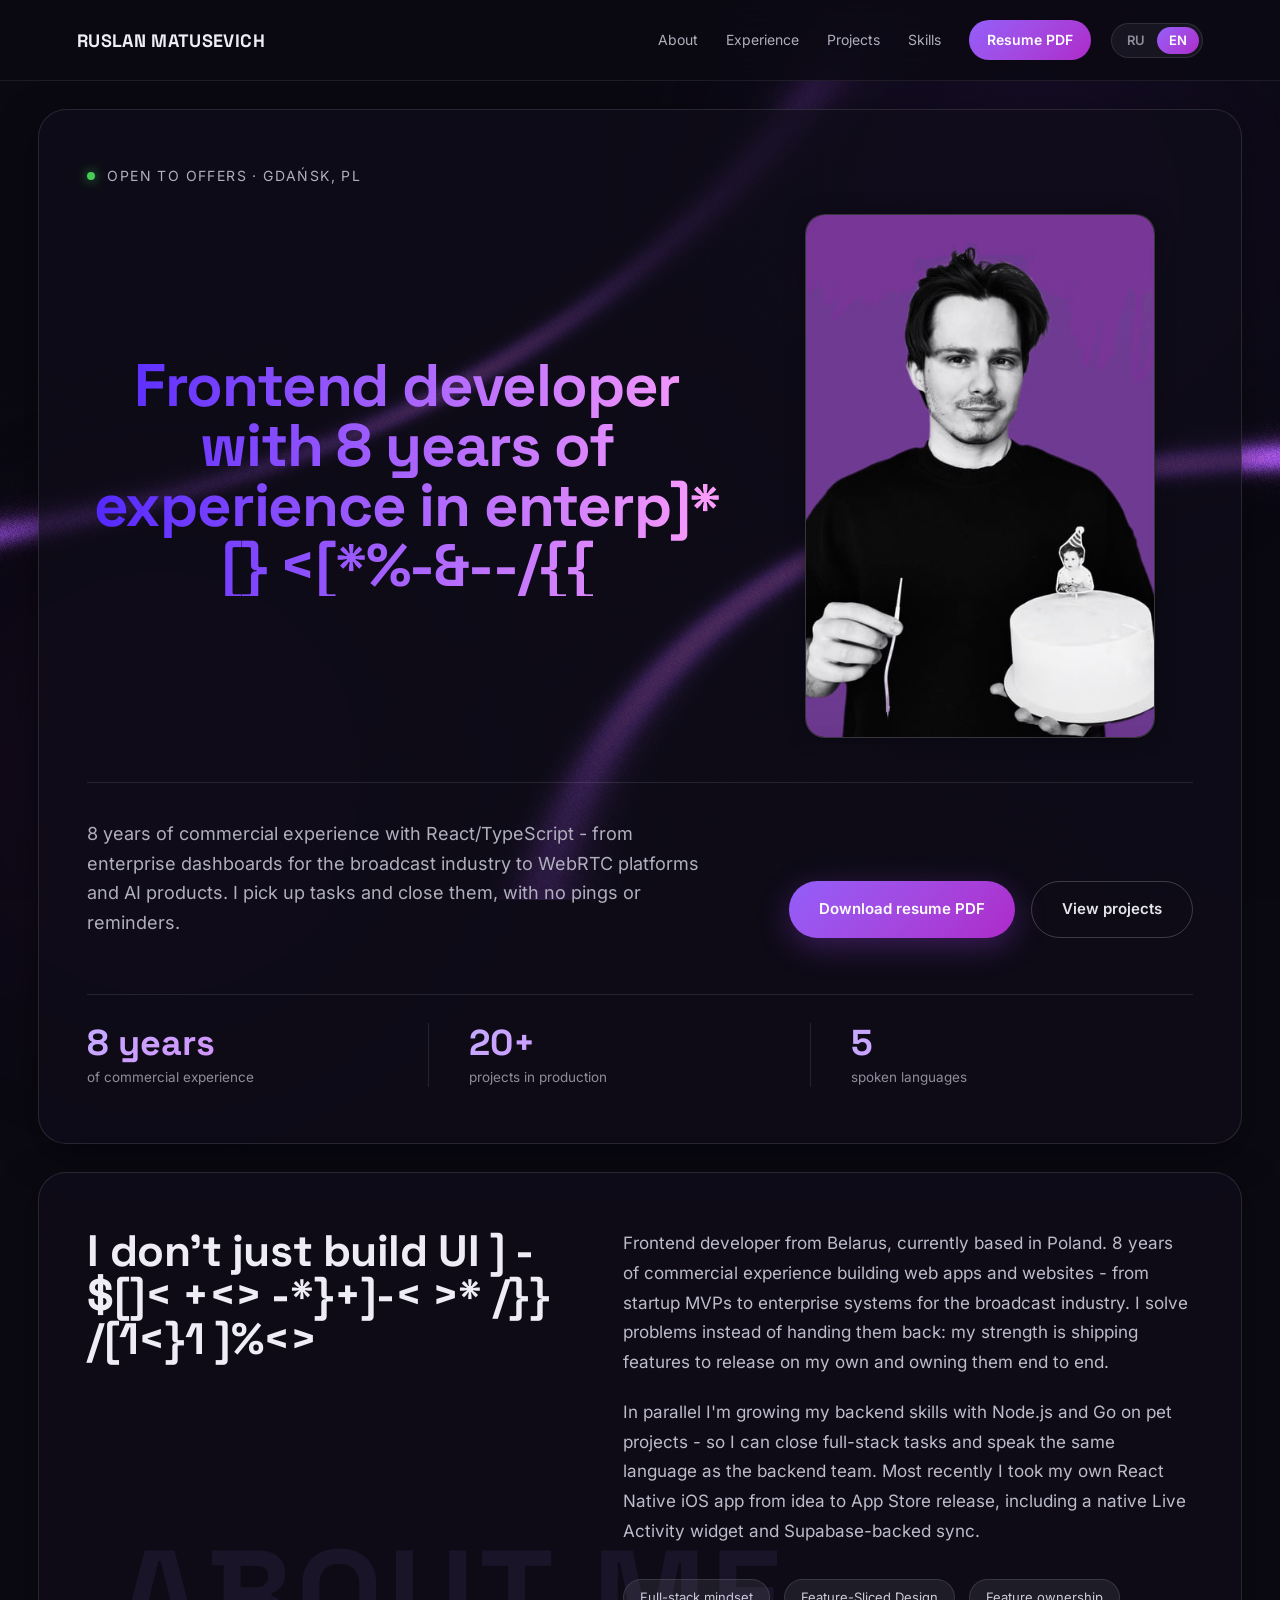
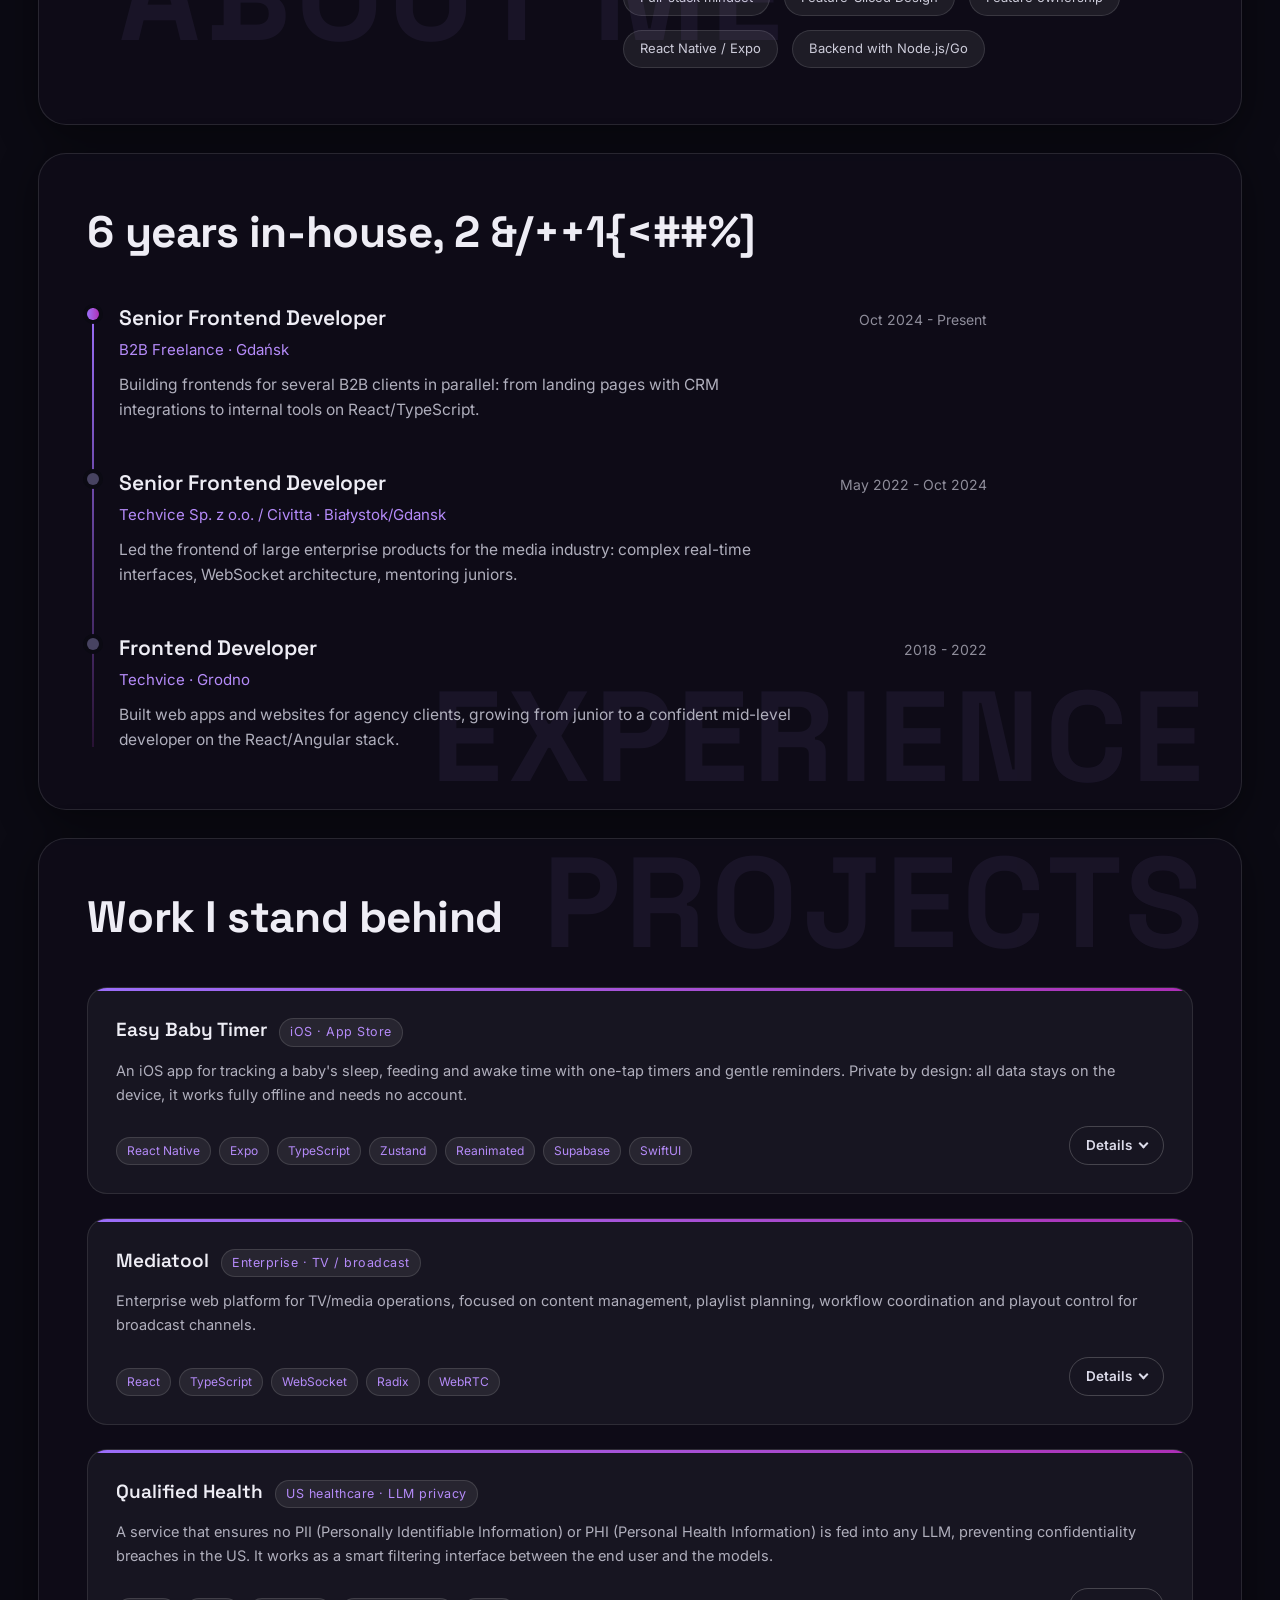
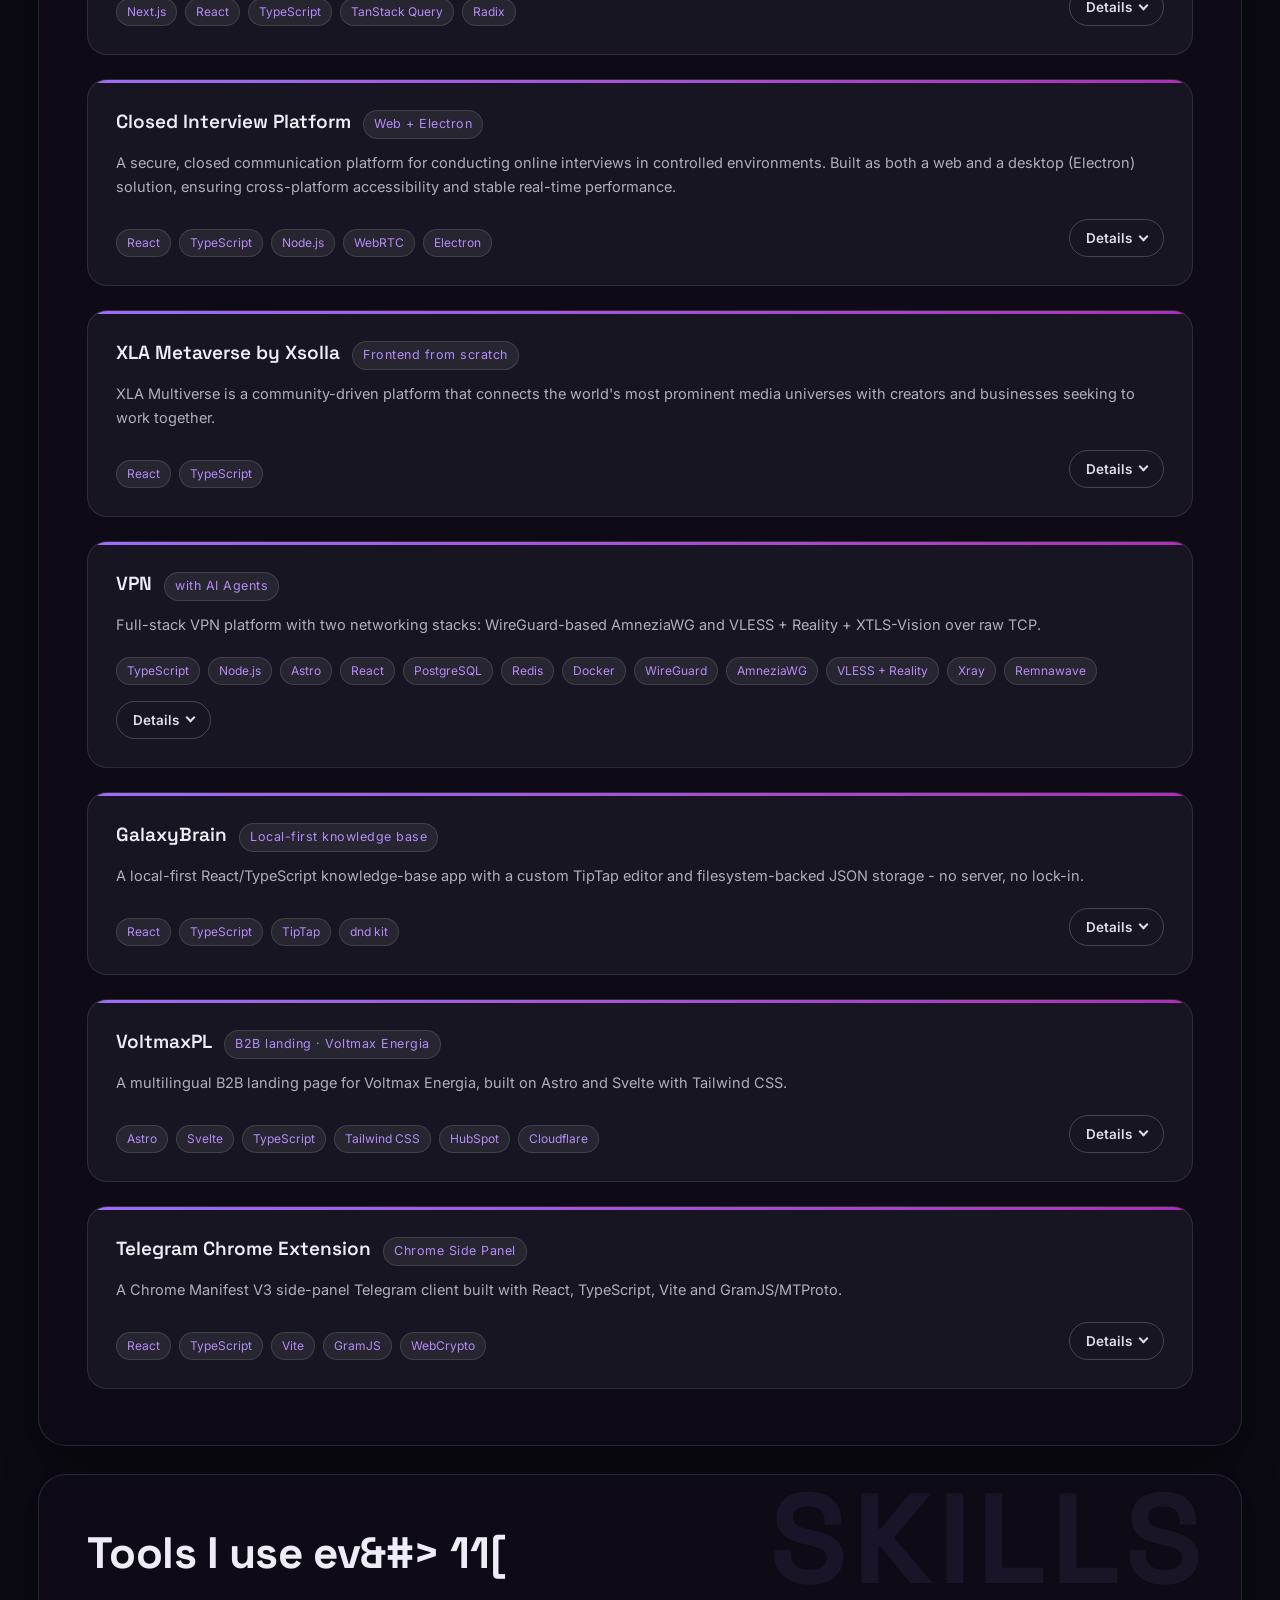
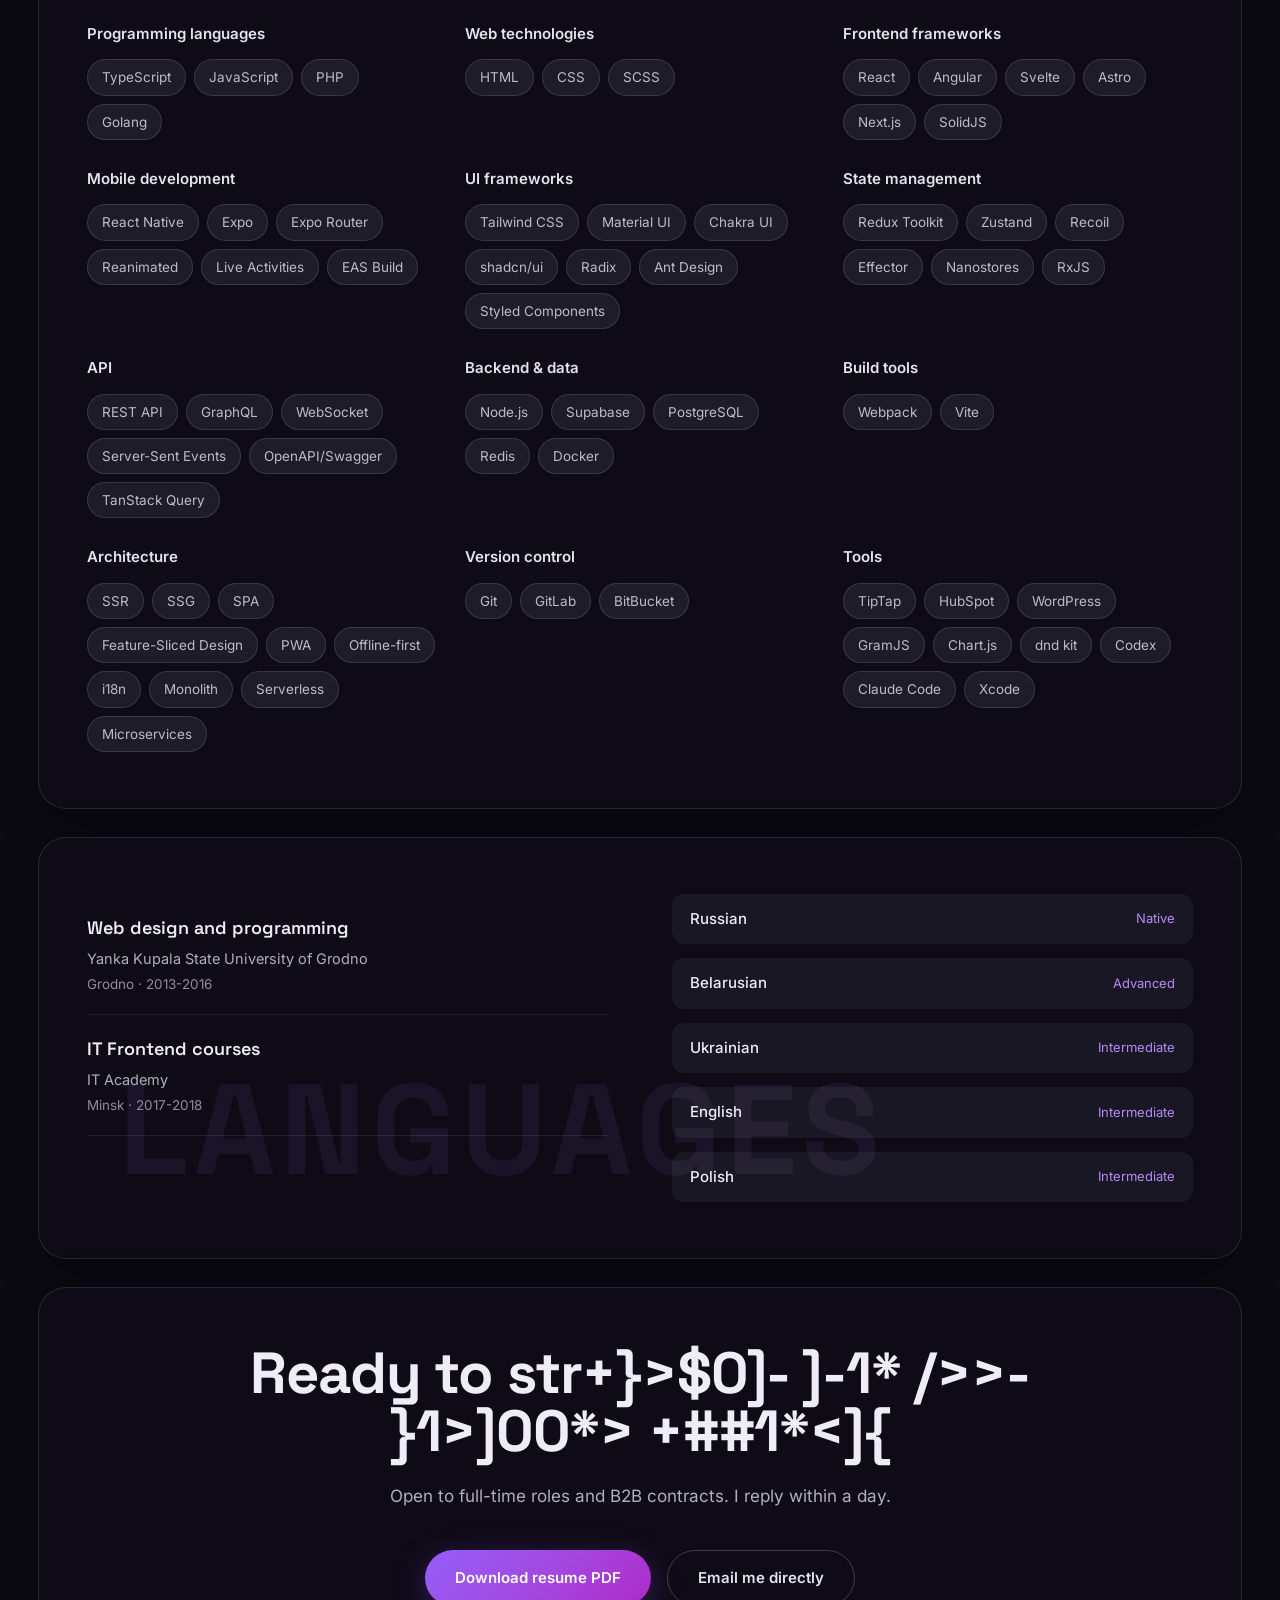
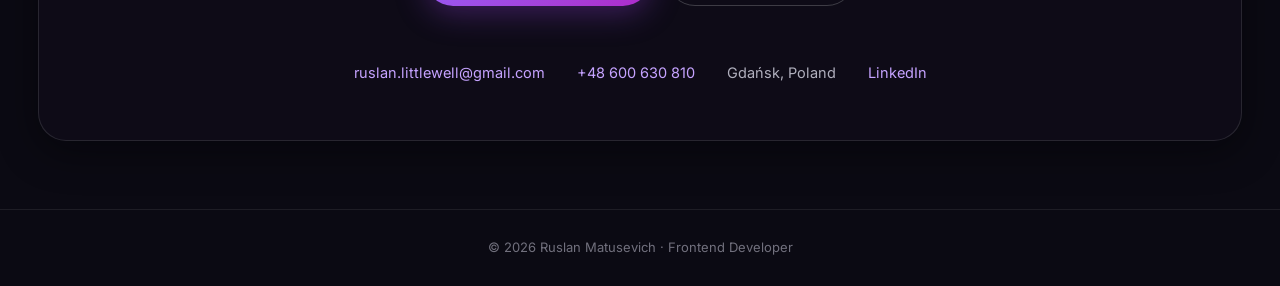
==== commit 2e7cdc46: "Update effects" ====
--- a/en/index.html
+++ b/en/index.html
@@ -1 +1 @@
-<!DOCTYPE html><html lang="en"><head><meta charset="utf-8"><meta name="viewport" content="width=device-width, initial-scale=1"><meta name="generator" content="Astro v7.1.4"><title>Ruslan Matusevich — Frontend Developer</title><meta name="description" content="Frontend developer with 8 years of experience in React/TypeScript: enterprise dashboards for the broadcast industry, WebRTC platforms, AI products and a shipped React Native iOS app. Gdańsk, Poland."><link rel="canonical" href="https://ruslanlittlewell.github.io/en/"><link rel="alternate" hreflang="ru" href="https://ruslanlittlewell.github.io/"><link rel="alternate" hreflang="en" href="https://ruslanlittlewell.github.io/en/"><link rel="alternate" hreflang="x-default" href="https://ruslanlittlewell.github.io/"><link rel="icon" href="/favicon.svg" type="image/svg+xml"><meta name="theme-color" content="#17151f"><meta property="og:type" content="website"><meta property="og:title" content="Ruslan Matusevich — Frontend Developer"><meta property="og:description" content="Frontend developer with 8 years of experience in React/TypeScript: enterprise dashboards for the broadcast industry, WebRTC platforms, AI products and a shipped React Native iOS app. Gdańsk, Poland."><meta property="og:url" content="https://ruslanlittlewell.github.io/en/"><meta property="og:locale" content="en_US"><meta name="twitter:card" content="summary_large_image"><link rel="stylesheet" href="/assets/ResumePage.C7vJydzB.css"></head><body><div class="page relative min-h-screen"><div class="blob blob-top pointer-events-none fixed -top-[20%] -right-[10%] z-0 h-[60vw] max-h-[900px] w-[60vw] max-w-[900px] blur-[60px]" aria-hidden="true"></div><div class="blob blob-bottom pointer-events-none fixed -bottom-[25%] -left-[15%] z-0 h-[55vw] max-h-[800px] w-[55vw] max-w-[800px] blur-[60px]" aria-hidden="true"></div><div class="page-bg pointer-events-none fixed inset-0 z-0" aria-hidden="true"><style>astro-island,astro-slot,astro-static-slot{display:contents}</style><script>(()=>{var l=(n,t)=>{let i=async()=>{await(await n())()},e=typeof t.value=="object"?t.value:void 0,s={timeout:e==null?void 0:e.timeout};"requestIdleCallback"in window?window.requestIdleCallback(i,s):setTimeout(i,s.timeout||200)};(self.Astro||(self.Astro={})).idle=l;window.dispatchEvent(new Event("astro:idle"));})();</script><script>(()=>{var g=Object.defineProperty;var w=(a,s,c)=>s in a?g(a,s,{enumerable:!0,configurable:!0,writable:!0,value:c}):a[s]=c;var l=(a,s,c)=>w(a,typeof s!="symbol"?s+"":s,c);var E=new Set(["__proto__","constructor","prototype"]);{let a={0:t=>y(t),1:t=>c(t),2:t=>new RegExp(t),3:t=>new Date(t),4:t=>new Map(c(t)),5:t=>new Set(c(t)),6:t=>BigInt(t),7:t=>new URL(t),8:t=>new Uint8Array(t),9:t=>new Uint16Array(t),10:t=>new Uint32Array(t),11:t=>Number.POSITIVE_INFINITY*t},s=t=>{let[p,e]=t;return p in a?a[p](e):void 0},c=t=>t.map(s),y=t=>typeof t!="object"||t===null?t:Object.fromEntries(Object.entries(t).map(([p,e])=>[p,s(e)]));class f extends HTMLElement{constructor(){super(...arguments);l(this,"Component");l(this,"hydrator");l(this,"hydrate",async()=>{var b;if(!this.hydrator||!this.isConnected)return;let e=(b=this.parentElement)==null?void 0:b.closest("astro-island[ssr]");if(e){e.addEventListener("astro:hydrate",this.hydrate,{once:!0});return}let r=this.querySelectorAll("astro-slot"),n={},d=this.querySelectorAll("template[data-astro-template]");for(let o of d){let i=o.closest(this.tagName);i!=null&&i.isSameNode(this)&&(n[o.getAttribute("data-astro-template")||"default"]=o.innerHTML,o.remove())}for(let o of r){let i=o.closest(this.tagName);i!=null&&i.isSameNode(this)&&(n[o.getAttribute("name")||"default"]=o.innerHTML)}let u;try{u=this.hasAttribute("props")?y(JSON.parse(this.getAttribute("props"))):{}}catch(o){let i=this.getAttribute("component-url")||"<unknown>",v=this.getAttribute("component-export");throw v&&(i+=` (export ${v})`),console.error(`[hydrate] Error parsing props for component ${i}`,this.getAttribute("props"),o),o}let h;await this.hydrator(this)(this.Component,u,n,{client:this.getAttribute("client")}),this.removeAttribute("ssr"),this.dispatchEvent(new CustomEvent("astro:hydrate"))});l(this,"unmount",()=>{this.isConnected||this.dispatchEvent(new CustomEvent("astro:unmount"))})}disconnectedCallback(){document.removeEventListener("astro:after-swap",this.unmount),document.addEventListener("astro:after-swap",this.unmount,{once:!0})}connectedCallback(){if(!this.hasAttribute("await-children")||document.readyState==="interactive"||document.readyState==="complete")this.childrenConnectedCallback();else{let e=()=>{document.removeEventListener("DOMContentLoaded",e),r.disconnect(),this.childrenConnectedCallback()},r=new MutationObserver(()=>{var n;((n=this.lastChild)==null?void 0:n.nodeType)===Node.COMMENT_NODE&&this.lastChild.nodeValue==="astro:end"&&(this.lastChild.remove(),e())});r.observe(this,{childList:!0}),document.addEventListener("DOMContentLoaded",e)}}async childrenConnectedCallback(){let e=this.getAttribute("before-hydration-url");e&&await import(e),this.start()}getRetryImportUrl(e){let r=new URL(e,document.baseURI);return r.searchParams.set("astro-retry",Date.now().toString()),r.toString()}async importWithRetry(e){try{return await import(e)}catch(r){return await new Promise(n=>setTimeout(n,1e3)),import(this.getRetryImportUrl(e))}}handleHydrationError(e){let r=this.getAttribute("component-url"),n=new CustomEvent("astro:hydration-error",{cancelable:!0,bubbles:!0,composed:!0,detail:{error:e,componentUrl:r}});this.dispatchEvent(n)&&console.error(`[astro-island] Error hydrating ${r}`,e)}async start(){let e=JSON.parse(this.getAttribute("opts")),r=this.getAttribute("client");if(Astro[r]===void 0){window.addEventListener(`astro:${r}`,()=>this.start(),{once:!0});return}try{await Astro[r](async()=>{let n=this.getAttribute("renderer-url");try{let[d,{default:u}]=await Promise.all([this.importWithRetry(this.getAttribute("component-url")),n?this.importWithRetry(n):Promise.resolve({default:()=>()=>{}})]),h=this.getAttribute("component-export")||"default";if(h.includes(".")){this.Component=d;for(let m of h.split(".")){if(E.has(m)||!this.Component||typeof this.Component!="object"&&typeof this.Component!="function"||!Object.hasOwn(this.Component,m))throw new Error(`Invalid component export path: ${h}`);this.Component=this.Component[m]}}else{if(E.has(h))throw new Error(`Invalid component export path: ${h}`);this.Component=d[h]}return this.hydrator=u,this.hydrate}catch(d){return this.handleHydrationError(d),()=>{}}},e,this)}catch(n){this.handleHydrationError(n)}}attributeChangedCallback(){this.hydrate()}}l(f,"observedAttributes",["props"]),customElements.get("astro-island")||customElements.define("astro-island",f)}})();</script><astro-island uid="1RkktB" prefix="r10" component-url="/assets/ColorBends.BldYzZcF.js" component-export="default" renderer-url="/assets/client.bxcwkfp-.js" props="{&quot;colors&quot;:[1,[[0,&quot;#A855F7&quot;]]],&quot;speed&quot;:[0,0.2],&quot;frequency&quot;:[0,1],&quot;noise&quot;:[0,0.15],&quot;bandWidth&quot;:[0,6],&quot;rotation&quot;:[0,90],&quot;fadeTop&quot;:[0,0.5],&quot;iterations&quot;:[0,1],&quot;intensity&quot;:[0,1.3]}" ssr client="idle" opts="{&quot;name&quot;:&quot;ColorBends&quot;,&quot;value&quot;:true}" await-children><div class="relative h-full w-full overflow-hidden" style="mask-image:linear-gradient(to bottom, transparent 0%, #000 50%);-webkit-mask-image:linear-gradient(to bottom, transparent 0%, #000 50%)"></div><!--astro:end--></astro-island></div><script>(()=>{var e=async t=>{await(await t())()};(self.Astro||(self.Astro={})).load=e;window.dispatchEvent(new Event("astro:load"));})();</script><astro-island uid="1shxPl" prefix="r11" component-url="/assets/Header.DTFOL811.js" component-export="default" renderer-url="/assets/client.bxcwkfp-.js" props="{&quot;locale&quot;:[0,&quot;en&quot;],&quot;nav&quot;:[0,{&quot;about&quot;:[0,&quot;About&quot;],&quot;experience&quot;:[0,&quot;Experience&quot;],&quot;projects&quot;:[0,&quot;Projects&quot;],&quot;skills&quot;:[0,&quot;Skills&quot;],&quot;resume&quot;:[0,&quot;Resume PDF&quot;],&quot;menu&quot;:[0,&quot;Open menu&quot;]}],&quot;brand&quot;:[0,&quot;RUSLAN MATUSEVICH&quot;]}" ssr client="load" opts="{&quot;name&quot;:&quot;Header&quot;,&quot;value&quot;:true}" await-children><header class="site-header sticky top-0 z-50 flex items-center justify-between gap-5 border-b border-white/8 bg-[oklch(0.15_0.02_290/0.75)] px-4 py-4 backdrop-blur-xl sm:px-6 lg:px-[6vw] lg:py-5"><a class="font-display text-[18px] font-bold tracking-[0.02em] whitespace-nowrap" href="/en/">RUSLAN MATUSEVICH</a><div class="flex items-center gap-4 lg:gap-5"><nav class="hidden absolute inset-x-0 top-full flex-col items-stretch gap-1 border-b border-white/10 bg-[oklch(0.15_0.02_290/0.97)] px-4 pt-4 pb-5 backdrop-blur-xl nav:static nav:flex nav:flex-row nav:items-center nav:gap-7 nav:border-0 nav:bg-transparent nav:p-0 nav:backdrop-blur-none" aria-label="RUSLAN MATUSEVICH"><a class="border-b border-white/8 px-1 py-3 text-base text-dim transition hover:text-fg nav:border-0 nav:p-0 nav:text-sm" href="#about">About</a><a class="border-b border-white/8 px-1 py-3 text-base text-dim transition hover:text-fg nav:border-0 nav:p-0 nav:text-sm" href="#experience">Experience</a><a class="border-b border-white/8 px-1 py-3 text-base text-dim transition hover:text-fg nav:border-0 nav:p-0 nav:text-sm" href="#projects">Projects</a><a class="border-b border-white/8 px-1 py-3 text-base text-dim transition hover:text-fg nav:border-0 nav:p-0 nav:text-sm" href="#skills">Skills</a><a class="grad-brand mt-3 cursor-pointer rounded-full px-[18px] py-3.5 text-[15px] font-semibold text-white transition hover:brightness-110 nav:mt-0 nav:py-2.5 nav:text-sm" href="/RuslanMatusevich_06-2026.pdf" download="RuslanMatusevich_06-2026.pdf">Resume PDF</a></nav><div class="inline-flex items-center rounded-full border border-white/10 bg-white/5 p-[3px]" role="group" aria-label="Language"><a class="rounded-full px-3 py-[7px] text-[13px] leading-none font-semibold transition text-dimmer hover:text-fg" href="/" hrefLang="ru">RU</a><a class="rounded-full px-3 py-[7px] text-[13px] leading-none font-semibold transition grad-brand text-white" href="/en/" hrefLang="en" aria-current="true">EN</a></div><button type="button" class="flex h-[42px] w-[42px] cursor-pointer flex-col items-center justify-center gap-[5px] rounded-xl border border-white/20 nav:hidden" aria-expanded="false" aria-label="Open menu"><span class="block h-0.5 w-[18px] rounded-full bg-fg transition-transform "></span><span class="block h-0.5 w-[18px] rounded-full bg-fg transition-opacity "></span><span class="block h-0.5 w-[18px] rounded-full bg-fg transition-transform "></span></button></div></header><!--astro:end--></astro-island><main class="relative z-10 px-3 pt-7 pb-10 sm:px-5 lg:px-[3vw]"><section class="reveal glass relative z-10 mx-auto mb-7 w-full max-w-[1400px] rounded-[28px] px-5 py-9 sm:px-8 sm:py-12 lg:px-12 lg:py-14"><div class="mb-7 flex items-center gap-3"><span class="h-2 w-2 shrink-0 rounded-full bg-online shadow-[0_0_12px_oklch(0.75_0.2_145/0.8)]" aria-hidden="true"></span><span class="text-sm tracking-[0.1em] text-dim">OPEN TO OFFERS · GDAŃSK, PL</span></div><div class="mb-11 grid gap-10 lg:grid-cols-[minmax(0,3fr)_minmax(0,2fr)] lg:items-center"><h1 class="text-center font-display text-[clamp(34px,5vw,60px)] leading-[0.98] font-bold tracking-[-0.02em]">Frontend developer with 8 years of experience<!-- --> <span class="grad-text">in enterprise development</span></h1><div class="relative w-full max-w-[350px] justify-self-center"><div class="w-full overflow-hidden rounded-[20px] border border-white/15"><img src="/profile.jpg" alt="Ruslan Matusevich — profile photo" width="400" height="600" fetchPriority="high" class="block h-auto w-full object-cover"/></div></div></div><div class="grid gap-7 border-t border-white/10 pt-9 lg:grid-cols-[1.3fr_auto] lg:items-end"><p class="max-w-[620px] text-lg leading-[1.65] text-dim">8 years of commercial experience with React/TypeScript — from enterprise dashboards for the broadcast industry to WebRTC platforms and AI products. I pick up tasks and close them, with no pings or reminders.</p><div class="flex flex-wrap gap-4 max-sm:*:w-full"><a class="inline-flex cursor-pointer items-center justify-center gap-2 rounded-full text-[15px] font-semibold whitespace-nowrap transition grad-brand shadow-cta px-[30px] py-4 text-white hover:-translate-y-px hover:brightness-110" href="/RuslanMatusevich_06-2026.pdf" download="RuslanMatusevich_06-2026.pdf">Download resume PDF</a><a class="inline-flex cursor-pointer items-center justify-center gap-2 rounded-full text-[15px] font-semibold whitespace-nowrap transition border border-white/20 px-[30px] py-4 text-[oklch(0.92_0.01_290)] hover:border-[oklch(0.7_0.15_300)] hover:bg-white/5 hover:text-fg" href="#projects">View projects</a></div></div><div class="mt-14 grid grid-cols-2 gap-y-6 border-t border-white/10 pt-7 sm:grid-cols-3 sm:gap-x-10"><div class="sm:border-r sm:border-white/10 sm:pr-10 sm:last:border-r-0"><div class="grad-stat font-display text-4xl font-bold">8 years</div><div class="mt-1 text-[13.5px] text-dimmer">of commercial experience</div></div><div class="sm:border-r sm:border-white/10 sm:pr-10 sm:last:border-r-0"><div class="grad-stat font-display text-4xl font-bold">10+</div><div class="mt-1 text-[13.5px] text-dimmer">projects in production</div></div><div class="sm:border-r sm:border-white/10 sm:pr-10 sm:last:border-r-0"><div class="grad-stat font-display text-4xl font-bold">5</div><div class="mt-1 text-[13.5px] text-dimmer">spoken languages</div></div></div></section><section class="reveal glass relative z-10 mx-auto mb-7 w-full max-w-[1400px] rounded-[28px] px-5 py-9 sm:px-8 sm:py-12 lg:px-12 lg:py-14" id="about"><div class="grid gap-8 lg:grid-cols-[0.9fr_1.1fr] lg:items-start lg:gap-[70px]"><div><div class="mb-3.5 text-[13px] font-semibold tracking-[0.16em] text-accent">ABOUT ME</div><h2 class="font-display text-[clamp(30px,3.5vw,44px)] font-bold tracking-[-0.01em]">I don&#x27;t just build UI — I take the product to the finish line</h2></div><div><p class="text-[17px] leading-[1.75] text-muted ">Frontend developer from Belarus, currently based in Poland. 8 years of commercial experience building web apps and websites — from startup MVPs to enterprise systems for the broadcast industry. I solve problems instead of handing them back: my strength is shipping features to release on my own and owning them end to end.</p><p class="text-[17px] leading-[1.75] text-muted mt-5">In parallel I&#x27;m growing my backend skills with Node.js and Go on pet projects — so I can close full-stack tasks and speak the same language as the backend team. Most recently I took my own React Native iOS app from idea to App Store release, including a native Live Activity widget and Supabase-backed sync.</p><div class="mt-8 flex flex-wrap gap-3.5"><span class="glass-chip rounded-full px-4 py-2 text-[13px] text-[oklch(0.85_0.02_290)]">Full-stack mindset</span><span class="glass-chip rounded-full px-4 py-2 text-[13px] text-[oklch(0.85_0.02_290)]">Feature-Sliced Design</span><span class="glass-chip rounded-full px-4 py-2 text-[13px] text-[oklch(0.85_0.02_290)]">Feature ownership</span><span class="glass-chip rounded-full px-4 py-2 text-[13px] text-[oklch(0.85_0.02_290)]">React Native / Expo</span><span class="glass-chip rounded-full px-4 py-2 text-[13px] text-[oklch(0.85_0.02_290)]">Backend with Node.js/Go</span></div></div></div></section><section class="reveal glass relative z-10 mx-auto mb-7 w-full max-w-[1400px] rounded-[28px] px-5 py-9 sm:px-8 sm:py-12 lg:px-12 lg:py-14" id="experience"><div class="mb-3.5 text-[13px] font-semibold tracking-[0.16em] text-accent">WORK EXPERIENCE</div><h2 class="mb-10 font-display text-[clamp(30px,3.5vw,44px)] font-bold tracking-[-0.01em] lg:mb-12">6 years in-house, 2 freelancing</h2><div class="relative max-w-[900px] pl-8"><span class="timeline-line absolute top-1.5 bottom-1.5 left-[5px] w-0.5" aria-hidden="true"></span><article class="relative "><span class="absolute top-1.5 -left-8 h-3 w-3 rounded-full ring-4 ring-bg grad-line" aria-hidden="true"></span><div class="mb-1.5 flex flex-wrap items-baseline justify-between gap-2"><h3 class="font-display text-[21px] font-semibold">Senior Frontend Developer</h3><span class="text-sm text-dimmer">Oct 2024 — Present</span></div><div class="mb-2.5 text-[15px] text-accent">B2B Freelance<!-- --> · <!-- -->Gdańsk</div><p class="max-w-[680px] text-[15.5px] leading-[1.65] text-dim">Building frontends for several B2B clients in parallel: from landing pages with CRM integrations to internal tools on React/TypeScript.</p></article><article class="relative mt-11"><span class="absolute top-1.5 -left-8 h-3 w-3 rounded-full ring-4 ring-bg bg-[oklch(0.4_0.05_290)]" aria-hidden="true"></span><div class="mb-1.5 flex flex-wrap items-baseline justify-between gap-2"><h3 class="font-display text-[21px] font-semibold">Senior Frontend Developer</h3><span class="text-sm text-dimmer">May 2022 — Oct 2024</span></div><div class="mb-2.5 text-[15px] text-accent">Techvice Sp. z o.o. / Civitta<!-- --> · <!-- -->Białystok/Gdansk</div><p class="max-w-[680px] text-[15.5px] leading-[1.65] text-dim">Led the frontend of large enterprise products for the media industry: complex real-time interfaces, WebSocket architecture, mentoring juniors.</p></article><article class="relative mt-11"><span class="absolute top-1.5 -left-8 h-3 w-3 rounded-full ring-4 ring-bg bg-[oklch(0.4_0.05_290)]" aria-hidden="true"></span><div class="mb-1.5 flex flex-wrap items-baseline justify-between gap-2"><h3 class="font-display text-[21px] font-semibold">Frontend Developer</h3><span class="text-sm text-dimmer">2018 — 2022</span></div><div class="mb-2.5 text-[15px] text-accent">Techvice<!-- --> · <!-- -->Grodno</div><p class="max-w-[680px] text-[15.5px] leading-[1.65] text-dim">Built web apps and websites for agency clients, growing from junior to a confident mid-level developer on the React/Angular stack.</p></article></div></section><section class="reveal glass relative z-10 mx-auto mb-7 w-full max-w-[1400px] rounded-[28px] px-5 py-9 sm:px-8 sm:py-12 lg:px-12 lg:py-14" id="projects"><div class="mb-3.5 text-[13px] font-semibold tracking-[0.16em] text-accent">PROJECTS</div><h2 class="mb-10 font-display text-[clamp(30px,3.5vw,44px)] font-bold tracking-[-0.01em] lg:mb-12">Work I stand behind</h2><div class="grid items-start gap-6"><article class="glass-soft relative flex flex-col overflow-hidden rounded-[20px] p-7 transition-colors hover:border-[oklch(0.6_0.15_300/0.5)] hover:bg-white/8"><span class="grad-line absolute inset-x-0 top-0 h-[3px]" aria-hidden="true"></span><header class="mb-3 flex flex-wrap items-baseline gap-x-3 gap-y-1.5"><h3 class="font-display text-[19px] font-semibold">Easy Baby Timer</h3><span class="glass-chip rounded-full border-[oklch(0.6_0.15_300/0.35)] px-2.5 py-1 text-[12.5px] tracking-[0.04em] text-accent">iOS · App Store</span></header><p class="text-[14.5px] leading-[1.65] text-dim">An iOS app for tracking a baby&#x27;s sleep, feeding and awake time with one-tap timers and gentle reminders. Private by design: all data stays on the device, it works fully offline and needs no account.</p><div class="project-details mt-4.5 border-t border-white/8 pt-4.5" id="project-0-details" hidden=""><p class="text-[14.5px] leading-[1.65] text-dim ">Built solo with React Native and Expo, from the first prototype to the App Store release. The interface is fully translated into 5 languages and switchable in-app at any time.</p><p class="text-[14.5px] leading-[1.65] text-dim mt-3.5">The most interesting part was the native layer: a SwiftUI Live Activity widget that shows a running timer in the Dynamic Island and on the Lock Screen, plus optional multi-parent sync on Supabase with row-level security — while the app stays fully usable offline.</p><h4 class="mt-5 mb-3 text-[13px] font-semibold tracking-[0.08em] text-accent uppercase">Key features</h4><ul class="flex flex-col gap-2.5"><li class="relative pl-[18px] text-sm leading-[1.55] text-dim before:absolute before:top-2 before:left-0 before:h-[5px] before:w-[5px] before:rounded-full before:bg-accent before:content-[&#x27;&#x27;]">One-tap timers for sleep, feeding and awake time</li><li class="relative pl-[18px] text-sm leading-[1.55] text-dim before:absolute before:top-2 before:left-0 before:h-[5px] before:w-[5px] before:rounded-full before:bg-accent before:content-[&#x27;&#x27;]">Live Activity in the Dynamic Island and on the Lock Screen</li><li class="relative pl-[18px] text-sm leading-[1.55] text-dim before:absolute before:top-2 before:left-0 before:h-[5px] before:w-[5px] before:rounded-full before:bg-accent before:content-[&#x27;&#x27;]">Smart reminders based on the baby&#x27;s own schedule, with feeding auto-stop</li><li class="relative pl-[18px] text-sm leading-[1.55] text-dim before:absolute before:top-2 before:left-0 before:h-[5px] before:w-[5px] before:rounded-full before:bg-accent before:content-[&#x27;&#x27;]">Day timeline calendar, colour-coded by activity, with pinch-to-zoom from a full day down to the minute</li><li class="relative pl-[18px] text-sm leading-[1.55] text-dim before:absolute before:top-2 before:left-0 before:h-[5px] before:w-[5px] before:rounded-full before:bg-accent before:content-[&#x27;&#x27;]">Entry editing, milk amount logging and daily stats</li><li class="relative pl-[18px] text-sm leading-[1.55] text-dim before:absolute before:top-2 before:left-0 before:h-[5px] before:w-[5px] before:rounded-full before:bg-accent before:content-[&#x27;&#x27;]">Floating mini-timer that follows you across the app while a timer runs</li><li class="relative pl-[18px] text-sm leading-[1.55] text-dim before:absolute before:top-2 before:left-0 before:h-[5px] before:w-[5px] before:rounded-full before:bg-accent before:content-[&#x27;&#x27;]">Shared access to a child between parents via an invite code</li><li class="relative pl-[18px] text-sm leading-[1.55] text-dim before:absolute before:top-2 before:left-0 before:h-[5px] before:w-[5px] before:rounded-full before:bg-accent before:content-[&#x27;&#x27;]">Offline-first local storage, no account, no ads</li></ul></div><div class="mt-auto flex flex-wrap items-end justify-between gap-4 pt-5"><div class="flex flex-wrap gap-2"><span class="glass-chip rounded-full px-2.5 py-[5px] text-xs text-accent">React Native</span><span class="glass-chip rounded-full px-2.5 py-[5px] text-xs text-accent">Expo</span><span class="glass-chip rounded-full px-2.5 py-[5px] text-xs text-accent">TypeScript</span><span class="glass-chip rounded-full px-2.5 py-[5px] text-xs text-accent">Zustand</span><span class="glass-chip rounded-full px-2.5 py-[5px] text-xs text-accent">Reanimated</span><span class="glass-chip rounded-full px-2.5 py-[5px] text-xs text-accent">Supabase</span><span class="glass-chip rounded-full px-2.5 py-[5px] text-xs text-accent">SwiftUI</span></div><button type="button" class="project-toggle inline-flex shrink-0 cursor-pointer items-center gap-2 rounded-full border border-white/20 px-4 py-2 text-[13.5px] font-semibold text-[oklch(0.9_0.02_290)] transition hover:border-[oklch(0.7_0.15_300)] hover:bg-white/6 hover:text-fg" aria-expanded="false" aria-controls="project-0-details"><span class="label-more">Details</span><span class="label-less">Collapse</span><span class="chevron h-[7px] w-[7px] border-r-2 border-b-2 border-current" aria-hidden="true"></span></button></div></article><article class="glass-soft relative flex flex-col overflow-hidden rounded-[20px] p-7 transition-colors hover:border-[oklch(0.6_0.15_300/0.5)] hover:bg-white/8"><span class="grad-line absolute inset-x-0 top-0 h-[3px]" aria-hidden="true"></span><header class="mb-3 flex flex-wrap items-baseline gap-x-3 gap-y-1.5"><h3 class="font-display text-[19px] font-semibold">Mediatool</h3><span class="glass-chip rounded-full border-[oklch(0.6_0.15_300/0.35)] px-2.5 py-1 text-[12.5px] tracking-[0.04em] text-accent">Enterprise · TV / broadcast</span></header><p class="text-[14.5px] leading-[1.65] text-dim">Enterprise web platform for TV/media operations, focused on content management, playlist planning, workflow coordination and playout control for broadcast channels.</p><div class="project-details mt-4.5 border-t border-white/8 pt-4.5" id="project-1-details" hidden=""><p class="text-[14.5px] leading-[1.65] text-dim ">Developed and maintained a large-scale React-based media management platform used for planning, organizing, validating and monitoring broadcast content. The system supports complex scheduling workflows, content metadata management, live playlist operations, real-time updates, role-based access and multi-channel configuration.</p><h4 class="mt-5 mb-3 text-[13px] font-semibold tracking-[0.08em] text-accent uppercase">Key features</h4><ul class="flex flex-col gap-2.5"><li class="relative pl-[18px] text-sm leading-[1.55] text-dim before:absolute before:top-2 before:left-0 before:h-[5px] before:w-[5px] before:rounded-full before:bg-accent before:content-[&#x27;&#x27;]">Content Manager for programs, episodes, promos, commercials, IDs, blocks, metadata, segmentation, music cues and run logs</li><li class="relative pl-[18px] text-sm leading-[1.55] text-dim before:absolute before:top-2 before:left-0 before:h-[5px] before:w-[5px] before:rounded-full before:bg-accent before:content-[&#x27;&#x27;]">Planner module for building broadcast schedules with macro/micro blocks, drag-and-drop ordering, autofill/fillout tools, commercial assignment, playlist import/export, CSV/XLS downloads and schedule synchronization</li><li class="relative pl-[18px] text-sm leading-[1.55] text-dim before:absolute before:top-2 before:left-0 before:h-[5px] before:w-[5px] before:rounded-full before:bg-accent before:content-[&#x27;&#x27;]">Workflow module for task management, timelines, labels, members, assignments, live task updates, filtering, searching and task export</li><li class="relative pl-[18px] text-sm leading-[1.55] text-dim before:absolute before:top-2 before:left-0 before:h-[5px] before:w-[5px] before:rounded-full before:bg-accent before:content-[&#x27;&#x27;]">Playout module for on-air schedules, micro/macro views, dummy events, metadata, event ordering and day-level operations</li><li class="relative pl-[18px] text-sm leading-[1.55] text-dim before:absolute before:top-2 before:left-0 before:h-[5px] before:w-[5px] before:rounded-full before:bg-accent before:content-[&#x27;&#x27;]">Playlist Checker and alerting tools for damaged files, on-air status, global system alerts and operational issues</li><li class="relative pl-[18px] text-sm leading-[1.55] text-dim before:absolute before:top-2 before:left-0 before:h-[5px] before:w-[5px] before:rounded-full before:bg-accent before:content-[&#x27;&#x27;]">Live multiviewer with multiple player backends: HTML5/WebRTC, SLDP, MSE and Redge</li><li class="relative pl-[18px] text-sm leading-[1.55] text-dim before:absolute before:top-2 before:left-0 before:h-[5px] before:w-[5px] before:rounded-full before:bg-accent before:content-[&#x27;&#x27;]">Role-based navigation and permissions for planner, playout, global, admin and supervisor accounts</li><li class="relative pl-[18px] text-sm leading-[1.55] text-dim before:absolute before:top-2 before:left-0 before:h-[5px] before:w-[5px] before:rounded-full before:bg-accent before:content-[&#x27;&#x27;]">Responsive mobile experience for dashboard, workflow, live preview and event monitoring</li><li class="relative pl-[18px] text-sm leading-[1.55] text-dim before:absolute before:top-2 before:left-0 before:h-[5px] before:w-[5px] before:rounded-full before:bg-accent before:content-[&#x27;&#x27;]">Global and channel-level settings for AV, FTP, metadata, email, workflow, planner, playout and playlist checker modules</li><li class="relative pl-[18px] text-sm leading-[1.55] text-dim before:absolute before:top-2 before:left-0 before:h-[5px] before:w-[5px] before:rounded-full before:bg-accent before:content-[&#x27;&#x27;]">Real-time updates over WebSocket for planner and workflow data</li><li class="relative pl-[18px] text-sm leading-[1.55] text-dim before:absolute before:top-2 before:left-0 before:h-[5px] before:w-[5px] before:rounded-full before:bg-accent before:content-[&#x27;&#x27;]">Authentication, password recovery, user settings, profile management, notifications and two-factor flows</li></ul></div><div class="mt-auto flex flex-wrap items-end justify-between gap-4 pt-5"><div class="flex flex-wrap gap-2"><span class="glass-chip rounded-full px-2.5 py-[5px] text-xs text-accent">React</span><span class="glass-chip rounded-full px-2.5 py-[5px] text-xs text-accent">TypeScript</span><span class="glass-chip rounded-full px-2.5 py-[5px] text-xs text-accent">WebSocket</span><span class="glass-chip rounded-full px-2.5 py-[5px] text-xs text-accent">Radix</span><span class="glass-chip rounded-full px-2.5 py-[5px] text-xs text-accent">WebRTC</span></div><button type="button" class="project-toggle inline-flex shrink-0 cursor-pointer items-center gap-2 rounded-full border border-white/20 px-4 py-2 text-[13.5px] font-semibold text-[oklch(0.9_0.02_290)] transition hover:border-[oklch(0.7_0.15_300)] hover:bg-white/6 hover:text-fg" aria-expanded="false" aria-controls="project-1-details"><span class="label-more">Details</span><span class="label-less">Collapse</span><span class="chevron h-[7px] w-[7px] border-r-2 border-b-2 border-current" aria-hidden="true"></span></button></div></article><article class="glass-soft relative flex flex-col overflow-hidden rounded-[20px] p-7 transition-colors hover:border-[oklch(0.6_0.15_300/0.5)] hover:bg-white/8"><span class="grad-line absolute inset-x-0 top-0 h-[3px]" aria-hidden="true"></span><header class="mb-3 flex flex-wrap items-baseline gap-x-3 gap-y-1.5"><h3 class="font-display text-[19px] font-semibold">Qualified Health</h3><span class="glass-chip rounded-full border-[oklch(0.6_0.15_300/0.35)] px-2.5 py-1 text-[12.5px] tracking-[0.04em] text-accent">US healthcare · LLM privacy</span></header><p class="text-[14.5px] leading-[1.65] text-dim">A service that ensures no PII (Personally Identifiable Information) or PHI (Personal Health Information) is fed into any LLM, preventing confidentiality breaches in the US. It works as a smart filtering interface between the end user and the models.</p><div class="project-details mt-4.5 border-t border-white/8 pt-4.5" id="project-2-details" hidden=""><p class="text-[14.5px] leading-[1.65] text-dim ">I was responsible for developing the web applications for the project. The first is a chat application for client communication. The second is an admin panel for configuring system settings and creating or editing the filters that keep sensitive data like PII and PHI from leaking to third-party services. I also contributed to backend development.</p></div><div class="mt-auto flex flex-wrap items-end justify-between gap-4 pt-5"><div class="flex flex-wrap gap-2"><span class="glass-chip rounded-full px-2.5 py-[5px] text-xs text-accent">Next.js</span><span class="glass-chip rounded-full px-2.5 py-[5px] text-xs text-accent">React</span><span class="glass-chip rounded-full px-2.5 py-[5px] text-xs text-accent">TypeScript</span><span class="glass-chip rounded-full px-2.5 py-[5px] text-xs text-accent">TanStack Query</span><span class="glass-chip rounded-full px-2.5 py-[5px] text-xs text-accent">Radix</span></div><button type="button" class="project-toggle inline-flex shrink-0 cursor-pointer items-center gap-2 rounded-full border border-white/20 px-4 py-2 text-[13.5px] font-semibold text-[oklch(0.9_0.02_290)] transition hover:border-[oklch(0.7_0.15_300)] hover:bg-white/6 hover:text-fg" aria-expanded="false" aria-controls="project-2-details"><span class="label-more">Details</span><span class="label-less">Collapse</span><span class="chevron h-[7px] w-[7px] border-r-2 border-b-2 border-current" aria-hidden="true"></span></button></div></article><article class="glass-soft relative flex flex-col overflow-hidden rounded-[20px] p-7 transition-colors hover:border-[oklch(0.6_0.15_300/0.5)] hover:bg-white/8"><span class="grad-line absolute inset-x-0 top-0 h-[3px]" aria-hidden="true"></span><header class="mb-3 flex flex-wrap items-baseline gap-x-3 gap-y-1.5"><h3 class="font-display text-[19px] font-semibold">Closed Interview Platform</h3><span class="glass-chip rounded-full border-[oklch(0.6_0.15_300/0.35)] px-2.5 py-1 text-[12.5px] tracking-[0.04em] text-accent">Web + Electron</span></header><p class="text-[14.5px] leading-[1.65] text-dim">A secure, closed communication platform for conducting online interviews in controlled environments. Built as both a web and a desktop (Electron) solution, ensuring cross-platform accessibility and stable real-time performance.</p><div class="project-details mt-4.5 border-t border-white/8 pt-4.5" id="project-3-details" hidden=""><p class="text-[14.5px] leading-[1.65] text-dim ">I developed the system using React + TypeScript on the frontend and Node.js on the backend, with a real-time architecture based on WebRTC. The platform supports reconnectable peer sessions and multi-peer connections, allowing stable communication even under unstable network conditions.</p><p class="text-[14.5px] leading-[1.65] text-dim mt-3.5">The project required handling complex real-time state synchronization, peer lifecycle management and cross-platform packaging for Electron, with a strong focus on reliability and low-latency communication.</p><h4 class="mt-5 mb-3 text-[13px] font-semibold tracking-[0.08em] text-accent uppercase">Key features</h4><ul class="flex flex-col gap-2.5"><li class="relative pl-[18px] text-sm leading-[1.55] text-dim before:absolute before:top-2 before:left-0 before:h-[5px] before:w-[5px] before:rounded-full before:bg-accent before:content-[&#x27;&#x27;]">Creation and management of private interview rooms</li><li class="relative pl-[18px] text-sm leading-[1.55] text-dim before:absolute before:top-2 before:left-0 before:h-[5px] before:w-[5px] before:rounded-full before:bg-accent before:content-[&#x27;&#x27;]">Real-time video/audio communication over WebRTC</li><li class="relative pl-[18px] text-sm leading-[1.55] text-dim before:absolute before:top-2 before:left-0 before:h-[5px] before:w-[5px] before:rounded-full before:bg-accent before:content-[&#x27;&#x27;]">Automatic peer reconnection and multi-peer session handling</li><li class="relative pl-[18px] text-sm leading-[1.55] text-dim before:absolute before:top-2 before:left-0 before:h-[5px] before:w-[5px] before:rounded-full before:bg-accent before:content-[&#x27;&#x27;]">Internal real-time chat</li><li class="relative pl-[18px] text-sm leading-[1.55] text-dim before:absolute before:top-2 before:left-0 before:h-[5px] before:w-[5px] before:rounded-full before:bg-accent before:content-[&#x27;&#x27;]">Secure file sharing between participants</li><li class="relative pl-[18px] text-sm leading-[1.55] text-dim before:absolute before:top-2 before:left-0 before:h-[5px] before:w-[5px] before:rounded-full before:bg-accent before:content-[&#x27;&#x27;]">Simulation of system errors for testing and scenario control</li><li class="relative pl-[18px] text-sm leading-[1.55] text-dim before:absolute before:top-2 before:left-0 before:h-[5px] before:w-[5px] before:rounded-full before:bg-accent before:content-[&#x27;&#x27;]">Donation simulation mechanics within sessions</li></ul></div><div class="mt-auto flex flex-wrap items-end justify-between gap-4 pt-5"><div class="flex flex-wrap gap-2"><span class="glass-chip rounded-full px-2.5 py-[5px] text-xs text-accent">React</span><span class="glass-chip rounded-full px-2.5 py-[5px] text-xs text-accent">TypeScript</span><span class="glass-chip rounded-full px-2.5 py-[5px] text-xs text-accent">Node.js</span><span class="glass-chip rounded-full px-2.5 py-[5px] text-xs text-accent">WebRTC</span><span class="glass-chip rounded-full px-2.5 py-[5px] text-xs text-accent">Electron</span></div><button type="button" class="project-toggle inline-flex shrink-0 cursor-pointer items-center gap-2 rounded-full border border-white/20 px-4 py-2 text-[13.5px] font-semibold text-[oklch(0.9_0.02_290)] transition hover:border-[oklch(0.7_0.15_300)] hover:bg-white/6 hover:text-fg" aria-expanded="false" aria-controls="project-3-details"><span class="label-more">Details</span><span class="label-less">Collapse</span><span class="chevron h-[7px] w-[7px] border-r-2 border-b-2 border-current" aria-hidden="true"></span></button></div></article><article class="glass-soft relative flex flex-col overflow-hidden rounded-[20px] p-7 transition-colors hover:border-[oklch(0.6_0.15_300/0.5)] hover:bg-white/8"><span class="grad-line absolute inset-x-0 top-0 h-[3px]" aria-hidden="true"></span><header class="mb-3 flex flex-wrap items-baseline gap-x-3 gap-y-1.5"><h3 class="font-display text-[19px] font-semibold">XLA Metaverse by Xsolla</h3><span class="glass-chip rounded-full border-[oklch(0.6_0.15_300/0.35)] px-2.5 py-1 text-[12.5px] tracking-[0.04em] text-accent">Frontend from scratch</span></header><p class="text-[14.5px] leading-[1.65] text-dim">XLA Multiverse is a community-driven platform that connects the world&#x27;s most prominent media universes with creators and businesses seeking to work together.</p><div class="project-details mt-4.5 border-t border-white/8 pt-4.5" id="project-4-details" hidden=""><p class="text-[14.5px] leading-[1.65] text-dim ">I was responsible for developing the frontend part of the application from scratch. I worked with the backend team to set up a fast and reliable system based on autogenerated content, with a dynamic form builder that lets users conveniently compose content for their metaverses.</p><p class="text-[14.5px] leading-[1.65] text-dim mt-3.5">We also collaborated with another international team building an additional part of the system, to deliver a high-quality product for the client.</p></div><div class="mt-auto flex flex-wrap items-end justify-between gap-4 pt-5"><div class="flex flex-wrap gap-2"><span class="glass-chip rounded-full px-2.5 py-[5px] text-xs text-accent">React</span><span class="glass-chip rounded-full px-2.5 py-[5px] text-xs text-accent">TypeScript</span></div><button type="button" class="project-toggle inline-flex shrink-0 cursor-pointer items-center gap-2 rounded-full border border-white/20 px-4 py-2 text-[13.5px] font-semibold text-[oklch(0.9_0.02_290)] transition hover:border-[oklch(0.7_0.15_300)] hover:bg-white/6 hover:text-fg" aria-expanded="false" aria-controls="project-4-details"><span class="label-more">Details</span><span class="label-less">Collapse</span><span class="chevron h-[7px] w-[7px] border-r-2 border-b-2 border-current" aria-hidden="true"></span></button></div></article><article class="glass-soft relative flex flex-col overflow-hidden rounded-[20px] p-7 transition-colors hover:border-[oklch(0.6_0.15_300/0.5)] hover:bg-white/8"><span class="grad-line absolute inset-x-0 top-0 h-[3px]" aria-hidden="true"></span><header class="mb-3 flex flex-wrap items-baseline gap-x-3 gap-y-1.5"><h3 class="font-display text-[19px] font-semibold">VPN</h3><span class="glass-chip rounded-full border-[oklch(0.6_0.15_300/0.35)] px-2.5 py-1 text-[12.5px] tracking-[0.04em] text-accent">with AI Agents</span></header><p class="text-[14.5px] leading-[1.65] text-dim">Full-stack VPN platform with two networking stacks: WireGuard-based AmneziaWG and VLESS + Reality + XTLS-Vision over raw TCP.</p><div class="project-details mt-4.5 border-t border-white/8 pt-4.5" id="project-5-details" hidden=""><p class="text-[14.5px] leading-[1.65] text-dim ">Built an Astro/React website, a Telegram bot, an admin dashboard, billing webhooks, automated VPN config provisioning, traffic accounting, subscription lifecycle management and Docker-based deployment infrastructure.</p><p class="text-[14.5px] leading-[1.65] text-dim mt-3.5">Implemented AmneziaWG tunnels with WireGuard encryption and UDP obfuscation, plus a DPI-resistant VLESS + Reality + XTLS-Vision stack without WebSocket/gRPC. VLESS provisioning runs through the Remnawave REST API and Xray nodes, covering user creation, suspension and removal, persistent subscription links, and access synchronization with billing.</p></div><div class="mt-auto flex flex-wrap items-end justify-between gap-4 pt-5"><div class="flex flex-wrap gap-2"><span class="glass-chip rounded-full px-2.5 py-[5px] text-xs text-accent">TypeScript</span><span class="glass-chip rounded-full px-2.5 py-[5px] text-xs text-accent">Node.js</span><span class="glass-chip rounded-full px-2.5 py-[5px] text-xs text-accent">Astro</span><span class="glass-chip rounded-full px-2.5 py-[5px] text-xs text-accent">React</span><span class="glass-chip rounded-full px-2.5 py-[5px] text-xs text-accent">PostgreSQL</span><span class="glass-chip rounded-full px-2.5 py-[5px] text-xs text-accent">Redis</span><span class="glass-chip rounded-full px-2.5 py-[5px] text-xs text-accent">Docker</span><span class="glass-chip rounded-full px-2.5 py-[5px] text-xs text-accent">WireGuard</span><span class="glass-chip rounded-full px-2.5 py-[5px] text-xs text-accent">AmneziaWG</span><span class="glass-chip rounded-full px-2.5 py-[5px] text-xs text-accent">VLESS + Reality</span><span class="glass-chip rounded-full px-2.5 py-[5px] text-xs text-accent">Xray</span><span class="glass-chip rounded-full px-2.5 py-[5px] text-xs text-accent">Remnawave</span></div><button type="button" class="project-toggle inline-flex shrink-0 cursor-pointer items-center gap-2 rounded-full border border-white/20 px-4 py-2 text-[13.5px] font-semibold text-[oklch(0.9_0.02_290)] transition hover:border-[oklch(0.7_0.15_300)] hover:bg-white/6 hover:text-fg" aria-expanded="false" aria-controls="project-5-details"><span class="label-more">Details</span><span class="label-less">Collapse</span><span class="chevron h-[7px] w-[7px] border-r-2 border-b-2 border-current" aria-hidden="true"></span></button></div></article><article class="glass-soft relative flex flex-col overflow-hidden rounded-[20px] p-7 transition-colors hover:border-[oklch(0.6_0.15_300/0.5)] hover:bg-white/8"><span class="grad-line absolute inset-x-0 top-0 h-[3px]" aria-hidden="true"></span><header class="mb-3 flex flex-wrap items-baseline gap-x-3 gap-y-1.5"><h3 class="font-display text-[19px] font-semibold">GalaxyBrain</h3><span class="glass-chip rounded-full border-[oklch(0.6_0.15_300/0.35)] px-2.5 py-1 text-[12.5px] tracking-[0.04em] text-accent">Local-first knowledge base</span></header><p class="text-[14.5px] leading-[1.65] text-dim">A local-first React/TypeScript knowledge-base app with a custom TipTap editor and filesystem-backed JSON storage — no server, no lock-in.</p><div class="project-details mt-4.5 border-t border-white/8 pt-4.5" id="project-6-details" hidden=""><p class="text-[14.5px] leading-[1.65] text-dim ">Implemented multi-pane navigation, drag-and-drop tabs, page links, templates, computed variables, metadata aggregation and image handling.</p></div><div class="mt-auto flex flex-wrap items-end justify-between gap-4 pt-5"><div class="flex flex-wrap gap-2"><span class="glass-chip rounded-full px-2.5 py-[5px] text-xs text-accent">React</span><span class="glass-chip rounded-full px-2.5 py-[5px] text-xs text-accent">TypeScript</span><span class="glass-chip rounded-full px-2.5 py-[5px] text-xs text-accent">TipTap</span><span class="glass-chip rounded-full px-2.5 py-[5px] text-xs text-accent">dnd kit</span></div><button type="button" class="project-toggle inline-flex shrink-0 cursor-pointer items-center gap-2 rounded-full border border-white/20 px-4 py-2 text-[13.5px] font-semibold text-[oklch(0.9_0.02_290)] transition hover:border-[oklch(0.7_0.15_300)] hover:bg-white/6 hover:text-fg" aria-expanded="false" aria-controls="project-6-details"><span class="label-more">Details</span><span class="label-less">Collapse</span><span class="chevron h-[7px] w-[7px] border-r-2 border-b-2 border-current" aria-hidden="true"></span></button></div></article><article class="glass-soft relative flex flex-col overflow-hidden rounded-[20px] p-7 transition-colors hover:border-[oklch(0.6_0.15_300/0.5)] hover:bg-white/8"><span class="grad-line absolute inset-x-0 top-0 h-[3px]" aria-hidden="true"></span><header class="mb-3 flex flex-wrap items-baseline gap-x-3 gap-y-1.5"><h3 class="font-display text-[19px] font-semibold">VoltmaxPL</h3><span class="glass-chip rounded-full border-[oklch(0.6_0.15_300/0.35)] px-2.5 py-1 text-[12.5px] tracking-[0.04em] text-accent">B2B landing · Voltmax Energia</span></header><p class="text-[14.5px] leading-[1.65] text-dim">A multilingual B2B landing page for Voltmax Energia, built on Astro and Svelte with Tailwind CSS.</p><div class="project-details mt-4.5 border-t border-white/8 pt-4.5" id="project-7-details" hidden=""><p class="text-[14.5px] leading-[1.65] text-dim ">Implemented an interactive energy savings calculator, multi-step lead forms, HubSpot CRM integration over OAuth, file uploads, UTM tracking, SEO setup and deployment to Cloudflare.</p></div><div class="mt-auto flex flex-wrap items-end justify-between gap-4 pt-5"><div class="flex flex-wrap gap-2"><span class="glass-chip rounded-full px-2.5 py-[5px] text-xs text-accent">Astro</span><span class="glass-chip rounded-full px-2.5 py-[5px] text-xs text-accent">Svelte</span><span class="glass-chip rounded-full px-2.5 py-[5px] text-xs text-accent">TypeScript</span><span class="glass-chip rounded-full px-2.5 py-[5px] text-xs text-accent">Tailwind CSS</span><span class="glass-chip rounded-full px-2.5 py-[5px] text-xs text-accent">HubSpot</span><span class="glass-chip rounded-full px-2.5 py-[5px] text-xs text-accent">Cloudflare</span></div><button type="button" class="project-toggle inline-flex shrink-0 cursor-pointer items-center gap-2 rounded-full border border-white/20 px-4 py-2 text-[13.5px] font-semibold text-[oklch(0.9_0.02_290)] transition hover:border-[oklch(0.7_0.15_300)] hover:bg-white/6 hover:text-fg" aria-expanded="false" aria-controls="project-7-details"><span class="label-more">Details</span><span class="label-less">Collapse</span><span class="chevron h-[7px] w-[7px] border-r-2 border-b-2 border-current" aria-hidden="true"></span></button></div></article><article class="glass-soft relative flex flex-col overflow-hidden rounded-[20px] p-7 transition-colors hover:border-[oklch(0.6_0.15_300/0.5)] hover:bg-white/8"><span class="grad-line absolute inset-x-0 top-0 h-[3px]" aria-hidden="true"></span><header class="mb-3 flex flex-wrap items-baseline gap-x-3 gap-y-1.5"><h3 class="font-display text-[19px] font-semibold">Telegram Chrome Extension</h3><span class="glass-chip rounded-full border-[oklch(0.6_0.15_300/0.35)] px-2.5 py-1 text-[12.5px] tracking-[0.04em] text-accent">Chrome Side Panel</span></header><p class="text-[14.5px] leading-[1.65] text-dim">A Chrome Manifest V3 side-panel Telegram client built with React, TypeScript, Vite and GramJS/MTProto.</p><div class="project-details mt-4.5 border-t border-white/8 pt-4.5" id="project-8-details" hidden=""><p class="text-[14.5px] leading-[1.65] text-dim ">Implemented QR/phone/2FA authentication, encrypted session storage with WebCrypto, live dialog updates, chat history pagination, rich media rendering, notifications, and message/file sending, editing and deletion.</p></div><div class="mt-auto flex flex-wrap items-end justify-between gap-4 pt-5"><div class="flex flex-wrap gap-2"><span class="glass-chip rounded-full px-2.5 py-[5px] text-xs text-accent">React</span><span class="glass-chip rounded-full px-2.5 py-[5px] text-xs text-accent">TypeScript</span><span class="glass-chip rounded-full px-2.5 py-[5px] text-xs text-accent">Vite</span><span class="glass-chip rounded-full px-2.5 py-[5px] text-xs text-accent">GramJS</span><span class="glass-chip rounded-full px-2.5 py-[5px] text-xs text-accent">WebCrypto</span></div><button type="button" class="project-toggle inline-flex shrink-0 cursor-pointer items-center gap-2 rounded-full border border-white/20 px-4 py-2 text-[13.5px] font-semibold text-[oklch(0.9_0.02_290)] transition hover:border-[oklch(0.7_0.15_300)] hover:bg-white/6 hover:text-fg" aria-expanded="false" aria-controls="project-8-details"><span class="label-more">Details</span><span class="label-less">Collapse</span><span class="chevron h-[7px] w-[7px] border-r-2 border-b-2 border-current" aria-hidden="true"></span></button></div></article></div></section><section class="reveal glass relative z-10 mx-auto mb-7 w-full max-w-[1400px] rounded-[28px] px-5 py-9 sm:px-8 sm:py-12 lg:px-12 lg:py-14" id="skills"><div class="mb-3.5 text-[13px] font-semibold tracking-[0.16em] text-accent">SKILLS / STACK</div><h2 class="mb-10 font-display text-[clamp(30px,3.5vw,44px)] font-bold tracking-[-0.01em] lg:mb-12">Tools I use every day</h2><div class="grid gap-7 sm:grid-cols-2 lg:grid-cols-3"><div><h3 class="mb-3.5 text-[15px] font-semibold text-[oklch(0.92_0.01_290)]">Programming languages</h3><div class="flex flex-wrap gap-2"><span class="glass-chip rounded-full px-3.5 py-[7px] text-[13.5px] text-muted">TypeScript</span><span class="glass-chip rounded-full px-3.5 py-[7px] text-[13.5px] text-muted">JavaScript</span><span class="glass-chip rounded-full px-3.5 py-[7px] text-[13.5px] text-muted">PHP</span><span class="glass-chip rounded-full px-3.5 py-[7px] text-[13.5px] text-muted">Golang</span></div></div><div><h3 class="mb-3.5 text-[15px] font-semibold text-[oklch(0.92_0.01_290)]">Web technologies</h3><div class="flex flex-wrap gap-2"><span class="glass-chip rounded-full px-3.5 py-[7px] text-[13.5px] text-muted">HTML</span><span class="glass-chip rounded-full px-3.5 py-[7px] text-[13.5px] text-muted">CSS</span><span class="glass-chip rounded-full px-3.5 py-[7px] text-[13.5px] text-muted">SCSS</span></div></div><div><h3 class="mb-3.5 text-[15px] font-semibold text-[oklch(0.92_0.01_290)]">Frontend frameworks</h3><div class="flex flex-wrap gap-2"><span class="glass-chip rounded-full px-3.5 py-[7px] text-[13.5px] text-muted">React</span><span class="glass-chip rounded-full px-3.5 py-[7px] text-[13.5px] text-muted">Angular</span><span class="glass-chip rounded-full px-3.5 py-[7px] text-[13.5px] text-muted">Svelte</span><span class="glass-chip rounded-full px-3.5 py-[7px] text-[13.5px] text-muted">Astro</span><span class="glass-chip rounded-full px-3.5 py-[7px] text-[13.5px] text-muted">Next.js</span><span class="glass-chip rounded-full px-3.5 py-[7px] text-[13.5px] text-muted">SolidJS</span></div></div><div><h3 class="mb-3.5 text-[15px] font-semibold text-[oklch(0.92_0.01_290)]">Mobile development</h3><div class="flex flex-wrap gap-2"><span class="glass-chip rounded-full px-3.5 py-[7px] text-[13.5px] text-muted">React Native</span><span class="glass-chip rounded-full px-3.5 py-[7px] text-[13.5px] text-muted">Expo</span><span class="glass-chip rounded-full px-3.5 py-[7px] text-[13.5px] text-muted">Expo Router</span><span class="glass-chip rounded-full px-3.5 py-[7px] text-[13.5px] text-muted">Reanimated</span><span class="glass-chip rounded-full px-3.5 py-[7px] text-[13.5px] text-muted">Live Activities</span><span class="glass-chip rounded-full px-3.5 py-[7px] text-[13.5px] text-muted">EAS Build</span></div></div><div><h3 class="mb-3.5 text-[15px] font-semibold text-[oklch(0.92_0.01_290)]">UI frameworks</h3><div class="flex flex-wrap gap-2"><span class="glass-chip rounded-full px-3.5 py-[7px] text-[13.5px] text-muted">Tailwind CSS</span><span class="glass-chip rounded-full px-3.5 py-[7px] text-[13.5px] text-muted">Material UI</span><span class="glass-chip rounded-full px-3.5 py-[7px] text-[13.5px] text-muted">Chakra UI</span><span class="glass-chip rounded-full px-3.5 py-[7px] text-[13.5px] text-muted">shadcn/ui</span><span class="glass-chip rounded-full px-3.5 py-[7px] text-[13.5px] text-muted">Radix</span><span class="glass-chip rounded-full px-3.5 py-[7px] text-[13.5px] text-muted">Ant Design</span><span class="glass-chip rounded-full px-3.5 py-[7px] text-[13.5px] text-muted">Styled Components</span></div></div><div><h3 class="mb-3.5 text-[15px] font-semibold text-[oklch(0.92_0.01_290)]">State management</h3><div class="flex flex-wrap gap-2"><span class="glass-chip rounded-full px-3.5 py-[7px] text-[13.5px] text-muted">Redux Toolkit</span><span class="glass-chip rounded-full px-3.5 py-[7px] text-[13.5px] text-muted">Zustand</span><span class="glass-chip rounded-full px-3.5 py-[7px] text-[13.5px] text-muted">Recoil</span><span class="glass-chip rounded-full px-3.5 py-[7px] text-[13.5px] text-muted">Effector</span><span class="glass-chip rounded-full px-3.5 py-[7px] text-[13.5px] text-muted">Nanostores</span><span class="glass-chip rounded-full px-3.5 py-[7px] text-[13.5px] text-muted">RxJS</span></div></div><div><h3 class="mb-3.5 text-[15px] font-semibold text-[oklch(0.92_0.01_290)]">API</h3><div class="flex flex-wrap gap-2"><span class="glass-chip rounded-full px-3.5 py-[7px] text-[13.5px] text-muted">REST API</span><span class="glass-chip rounded-full px-3.5 py-[7px] text-[13.5px] text-muted">GraphQL</span><span class="glass-chip rounded-full px-3.5 py-[7px] text-[13.5px] text-muted">WebSocket</span><span class="glass-chip rounded-full px-3.5 py-[7px] text-[13.5px] text-muted">Server-Sent Events</span><span class="glass-chip rounded-full px-3.5 py-[7px] text-[13.5px] text-muted">OpenAPI/Swagger</span><span class="glass-chip rounded-full px-3.5 py-[7px] text-[13.5px] text-muted">TanStack Query</span></div></div><div><h3 class="mb-3.5 text-[15px] font-semibold text-[oklch(0.92_0.01_290)]">Backend &amp; data</h3><div class="flex flex-wrap gap-2"><span class="glass-chip rounded-full px-3.5 py-[7px] text-[13.5px] text-muted">Node.js</span><span class="glass-chip rounded-full px-3.5 py-[7px] text-[13.5px] text-muted">Supabase</span><span class="glass-chip rounded-full px-3.5 py-[7px] text-[13.5px] text-muted">PostgreSQL</span><span class="glass-chip rounded-full px-3.5 py-[7px] text-[13.5px] text-muted">Redis</span><span class="glass-chip rounded-full px-3.5 py-[7px] text-[13.5px] text-muted">Docker</span></div></div><div><h3 class="mb-3.5 text-[15px] font-semibold text-[oklch(0.92_0.01_290)]">Build tools</h3><div class="flex flex-wrap gap-2"><span class="glass-chip rounded-full px-3.5 py-[7px] text-[13.5px] text-muted">Webpack</span><span class="glass-chip rounded-full px-3.5 py-[7px] text-[13.5px] text-muted">Vite</span></div></div><div><h3 class="mb-3.5 text-[15px] font-semibold text-[oklch(0.92_0.01_290)]">Architecture</h3><div class="flex flex-wrap gap-2"><span class="glass-chip rounded-full px-3.5 py-[7px] text-[13.5px] text-muted">SSR</span><span class="glass-chip rounded-full px-3.5 py-[7px] text-[13.5px] text-muted">SSG</span><span class="glass-chip rounded-full px-3.5 py-[7px] text-[13.5px] text-muted">SPA</span><span class="glass-chip rounded-full px-3.5 py-[7px] text-[13.5px] text-muted">Feature-Sliced Design</span><span class="glass-chip rounded-full px-3.5 py-[7px] text-[13.5px] text-muted">PWA</span><span class="glass-chip rounded-full px-3.5 py-[7px] text-[13.5px] text-muted">Offline-first</span><span class="glass-chip rounded-full px-3.5 py-[7px] text-[13.5px] text-muted">i18n</span><span class="glass-chip rounded-full px-3.5 py-[7px] text-[13.5px] text-muted">Monolith</span><span class="glass-chip rounded-full px-3.5 py-[7px] text-[13.5px] text-muted">Serverless</span><span class="glass-chip rounded-full px-3.5 py-[7px] text-[13.5px] text-muted">Microservices</span></div></div><div><h3 class="mb-3.5 text-[15px] font-semibold text-[oklch(0.92_0.01_290)]">Version control</h3><div class="flex flex-wrap gap-2"><span class="glass-chip rounded-full px-3.5 py-[7px] text-[13.5px] text-muted">Git</span><span class="glass-chip rounded-full px-3.5 py-[7px] text-[13.5px] text-muted">GitLab</span><span class="glass-chip rounded-full px-3.5 py-[7px] text-[13.5px] text-muted">BitBucket</span></div></div><div><h3 class="mb-3.5 text-[15px] font-semibold text-[oklch(0.92_0.01_290)]">Tools</h3><div class="flex flex-wrap gap-2"><span class="glass-chip rounded-full px-3.5 py-[7px] text-[13.5px] text-muted">TipTap</span><span class="glass-chip rounded-full px-3.5 py-[7px] text-[13.5px] text-muted">HubSpot</span><span class="glass-chip rounded-full px-3.5 py-[7px] text-[13.5px] text-muted">WordPress</span><span class="glass-chip rounded-full px-3.5 py-[7px] text-[13.5px] text-muted">GramJS</span><span class="glass-chip rounded-full px-3.5 py-[7px] text-[13.5px] text-muted">Chart.js</span><span class="glass-chip rounded-full px-3.5 py-[7px] text-[13.5px] text-muted">dnd kit</span><span class="glass-chip rounded-full px-3.5 py-[7px] text-[13.5px] text-muted">Codex</span><span class="glass-chip rounded-full px-3.5 py-[7px] text-[13.5px] text-muted">Claude Code</span><span class="glass-chip rounded-full px-3.5 py-[7px] text-[13.5px] text-muted">Xcode</span></div></div></div></section><section class="reveal glass relative z-10 mx-auto mb-7 w-full max-w-[1400px] rounded-[28px] px-5 py-9 sm:px-8 sm:py-12 lg:px-12 lg:py-14"><div class="grid gap-12 lg:grid-cols-2 lg:gap-16"><div><div class="mb-3.5 text-[13px] font-semibold tracking-[0.16em] text-accent">EDUCATION</div><div class="border-b border-white/8 py-5"><h3 class="mb-1.5 font-display text-lg font-semibold">Web design and programming</h3><div class="text-[14.5px] text-dim">Yanka Kupala State University of Grodno</div><div class="mt-1 text-[13.5px] text-dimmer">Grodno<!-- --> · <!-- -->2013—2016</div></div><div class="border-b border-white/8 py-5"><h3 class="mb-1.5 font-display text-lg font-semibold">IT Frontend courses</h3><div class="text-[14.5px] text-dim">IT Academy</div><div class="mt-1 text-[13.5px] text-dimmer">Minsk<!-- --> · <!-- -->2017—2018</div></div></div><div><div class="mb-3.5 text-[13px] font-semibold tracking-[0.16em] text-accent">LANGUAGES</div><div class="flex flex-col gap-3.5"><div class="flex items-center justify-between gap-4 rounded-xl bg-white/5 px-4.5 py-3.5"><span class="text-[15px] font-medium">Russian</span><span class="text-[13px] text-accent">Native</span></div><div class="flex items-center justify-between gap-4 rounded-xl bg-white/5 px-4.5 py-3.5"><span class="text-[15px] font-medium">Belarusian</span><span class="text-[13px] text-accent">Advanced</span></div><div class="flex items-center justify-between gap-4 rounded-xl bg-white/5 px-4.5 py-3.5"><span class="text-[15px] font-medium">Ukrainian</span><span class="text-[13px] text-accent">Intermediate</span></div><div class="flex items-center justify-between gap-4 rounded-xl bg-white/5 px-4.5 py-3.5"><span class="text-[15px] font-medium">English</span><span class="text-[13px] text-accent">Intermediate</span></div><div class="flex items-center justify-between gap-4 rounded-xl bg-white/5 px-4.5 py-3.5"><span class="text-[15px] font-medium">Polish</span><span class="text-[13px] text-accent">Intermediate</span></div></div></div></div></section><section class="reveal glass relative z-10 mx-auto mb-7 w-full max-w-[1400px] rounded-[28px] px-5 py-9 sm:px-8 sm:py-12 lg:px-12 lg:py-14 text-center" id="contact"><h2 class="mb-6 font-display text-[clamp(34px,5vw,58px)] font-bold tracking-[-0.02em]">Ready to strengthen your team<br/>starting tomorrow</h2><p class="mx-auto mb-10 max-w-[560px] text-[17px] text-dim">Open to full-time roles and B2B contracts. I reply within a day.</p><div class="mb-14 flex flex-wrap justify-center gap-4 max-sm:*:w-full"><a class="inline-flex cursor-pointer items-center justify-center gap-2 rounded-full text-[15px] font-semibold whitespace-nowrap transition grad-brand shadow-cta px-[30px] py-4 text-white hover:-translate-y-px hover:brightness-110" href="/RuslanMatusevich_06-2026.pdf" download="RuslanMatusevich_06-2026.pdf">Download resume PDF</a><a class="inline-flex cursor-pointer items-center justify-center gap-2 rounded-full text-[15px] font-semibold whitespace-nowrap transition border border-white/20 px-[30px] py-4 text-[oklch(0.92_0.01_290)] hover:border-[oklch(0.7_0.15_300)] hover:bg-white/5 hover:text-fg" href="mailto:ruslan.littlewell@gmail.com">Email me directly</a></div><div class="flex flex-wrap justify-center gap-x-8 gap-y-3 text-[14.5px] text-dim"><a class="text-link transition hover:text-link-hover" href="mailto:ruslan.littlewell@gmail.com">ruslan.littlewell@gmail.com</a><a class="text-link transition hover:text-link-hover" href="tel:+48600630810">+48 600 630 810</a><span>Gdańsk, Poland</span><a class="text-link transition hover:text-link-hover" href="https://www.linkedin.com/in/ruslan-matusevich/" target="_blank" rel="noopener noreferrer">LinkedIn</a></div></section></main><footer class="relative z-10 border-t border-white/8 px-4 py-7 text-center text-[13px] text-faint sm:px-6 lg:px-[6vw]">© <!-- -->2026<!-- --> <!-- -->Ruslan Matusevich · Frontend Developer</footer></div><script type="module">var e=document.querySelectorAll(`.reveal`),t=window.matchMedia(`(prefers-reduced-motion: reduce)`).matches;if(t||!(`IntersectionObserver`in window))e.forEach(e=>e.classList.add(`is-visible`));else{let t=new IntersectionObserver(e=>{e.forEach(e=>{e.isIntersecting&&(e.target.classList.add(`is-visible`),t.unobserve(e.target))})},{rootMargin:`0px 0px -10% 0px`,threshold:.05});e.forEach(e=>t.observe(e))}window.addEventListener(`beforeprint`,()=>{document.querySelectorAll(`.reveal`).forEach(e=>e.classList.add(`is-visible`))}),document.addEventListener(`click`,e=>{let n=e.target?.closest(`.project-toggle`);if(!n)return;let r=n.getAttribute(`aria-controls`),i=r?document.getElementById(r):null;if(!i)return;let a=n.getAttribute(`aria-expanded`)===`true`;if(n.setAttribute(`aria-expanded`,String(!a)),i.getAnimations().forEach(e=>e.cancel()),t||!(`animate`in i)){i.hidden=a;return}if(a){let e=i.getBoundingClientRect().height,t=i.animate([{height:`${e}px`,opacity:1},{height:`0px`,opacity:0}],{duration:280,easing:`cubic-bezier(0.4, 0, 0.2, 1)`});i.style.overflow=`hidden`,t.onfinish=()=>{i.hidden=!0,i.style.removeProperty(`overflow`)}}else{i.hidden=!1;let e=i.scrollHeight,t=i.animate([{height:`0px`,opacity:0},{height:`${e}px`,opacity:1}],{duration:340,easing:`cubic-bezier(0.22, 1, 0.36, 1)`});i.style.overflow=`hidden`,t.onfinish=()=>{i.style.removeProperty(`overflow`)}}});</script></body></html>+<!DOCTYPE html><html lang="en"><head><meta charset="utf-8"><meta name="viewport" content="width=device-width, initial-scale=1"><meta name="generator" content="Astro v7.1.4"><title>Ruslan Matusevich - Frontend Developer</title><meta name="description" content="Frontend developer with 8 years of experience in React/TypeScript: enterprise dashboards for the broadcast industry, WebRTC platforms, AI products and a shipped React Native iOS app. Gdańsk, Poland."><link rel="canonical" href="https://ruslanlittlewell.github.io/en/"><link rel="alternate" hreflang="ru" href="https://ruslanlittlewell.github.io/"><link rel="alternate" hreflang="en" href="https://ruslanlittlewell.github.io/en/"><link rel="alternate" hreflang="x-default" href="https://ruslanlittlewell.github.io/"><link rel="icon" href="/favicon.svg" type="image/svg+xml"><meta name="theme-color" content="#17151f"><meta property="og:type" content="website"><meta property="og:title" content="Ruslan Matusevich - Frontend Developer"><meta property="og:description" content="Frontend developer with 8 years of experience in React/TypeScript: enterprise dashboards for the broadcast industry, WebRTC platforms, AI products and a shipped React Native iOS app. Gdańsk, Poland."><meta property="og:url" content="https://ruslanlittlewell.github.io/en/"><meta property="og:locale" content="en_US"><meta name="twitter:card" content="summary_large_image"><link rel="stylesheet" href="/assets/ResumePage.DBBb7wt7.css"></head><body><div class="page relative min-h-screen"><div class="blob blob-top pointer-events-none fixed -top-[20%] -right-[10%] z-0 h-[60vw] max-h-[900px] w-[60vw] max-w-[900px] blur-[60px]" aria-hidden="true"></div><div class="blob blob-bottom pointer-events-none fixed -bottom-[25%] -left-[15%] z-0 h-[55vw] max-h-[800px] w-[55vw] max-w-[800px] blur-[60px]" aria-hidden="true"></div><div class="page-bg pointer-events-none fixed inset-0 z-0" aria-hidden="true"><style>astro-island,astro-slot,astro-static-slot{display:contents}</style><script>(()=>{var l=(n,t)=>{let i=async()=>{await(await n())()},e=typeof t.value=="object"?t.value:void 0,s={timeout:e==null?void 0:e.timeout};"requestIdleCallback"in window?window.requestIdleCallback(i,s):setTimeout(i,s.timeout||200)};(self.Astro||(self.Astro={})).idle=l;window.dispatchEvent(new Event("astro:idle"));})();</script><script>(()=>{var g=Object.defineProperty;var w=(a,s,c)=>s in a?g(a,s,{enumerable:!0,configurable:!0,writable:!0,value:c}):a[s]=c;var l=(a,s,c)=>w(a,typeof s!="symbol"?s+"":s,c);var E=new Set(["__proto__","constructor","prototype"]);{let a={0:t=>y(t),1:t=>c(t),2:t=>new RegExp(t),3:t=>new Date(t),4:t=>new Map(c(t)),5:t=>new Set(c(t)),6:t=>BigInt(t),7:t=>new URL(t),8:t=>new Uint8Array(t),9:t=>new Uint16Array(t),10:t=>new Uint32Array(t),11:t=>Number.POSITIVE_INFINITY*t},s=t=>{let[p,e]=t;return p in a?a[p](e):void 0},c=t=>t.map(s),y=t=>typeof t!="object"||t===null?t:Object.fromEntries(Object.entries(t).map(([p,e])=>[p,s(e)]));class f extends HTMLElement{constructor(){super(...arguments);l(this,"Component");l(this,"hydrator");l(this,"hydrate",async()=>{var b;if(!this.hydrator||!this.isConnected)return;let e=(b=this.parentElement)==null?void 0:b.closest("astro-island[ssr]");if(e){e.addEventListener("astro:hydrate",this.hydrate,{once:!0});return}let r=this.querySelectorAll("astro-slot"),n={},d=this.querySelectorAll("template[data-astro-template]");for(let o of d){let i=o.closest(this.tagName);i!=null&&i.isSameNode(this)&&(n[o.getAttribute("data-astro-template")||"default"]=o.innerHTML,o.remove())}for(let o of r){let i=o.closest(this.tagName);i!=null&&i.isSameNode(this)&&(n[o.getAttribute("name")||"default"]=o.innerHTML)}let u;try{u=this.hasAttribute("props")?y(JSON.parse(this.getAttribute("props"))):{}}catch(o){let i=this.getAttribute("component-url")||"<unknown>",v=this.getAttribute("component-export");throw v&&(i+=` (export ${v})`),console.error(`[hydrate] Error parsing props for component ${i}`,this.getAttribute("props"),o),o}let h;await this.hydrator(this)(this.Component,u,n,{client:this.getAttribute("client")}),this.removeAttribute("ssr"),this.dispatchEvent(new CustomEvent("astro:hydrate"))});l(this,"unmount",()=>{this.isConnected||this.dispatchEvent(new CustomEvent("astro:unmount"))})}disconnectedCallback(){document.removeEventListener("astro:after-swap",this.unmount),document.addEventListener("astro:after-swap",this.unmount,{once:!0})}connectedCallback(){if(!this.hasAttribute("await-children")||document.readyState==="interactive"||document.readyState==="complete")this.childrenConnectedCallback();else{let e=()=>{document.removeEventListener("DOMContentLoaded",e),r.disconnect(),this.childrenConnectedCallback()},r=new MutationObserver(()=>{var n;((n=this.lastChild)==null?void 0:n.nodeType)===Node.COMMENT_NODE&&this.lastChild.nodeValue==="astro:end"&&(this.lastChild.remove(),e())});r.observe(this,{childList:!0}),document.addEventListener("DOMContentLoaded",e)}}async childrenConnectedCallback(){let e=this.getAttribute("before-hydration-url");e&&await import(e),this.start()}getRetryImportUrl(e){let r=new URL(e,document.baseURI);return r.searchParams.set("astro-retry",Date.now().toString()),r.toString()}async importWithRetry(e){try{return await import(e)}catch(r){return await new Promise(n=>setTimeout(n,1e3)),import(this.getRetryImportUrl(e))}}handleHydrationError(e){let r=this.getAttribute("component-url"),n=new CustomEvent("astro:hydration-error",{cancelable:!0,bubbles:!0,composed:!0,detail:{error:e,componentUrl:r}});this.dispatchEvent(n)&&console.error(`[astro-island] Error hydrating ${r}`,e)}async start(){let e=JSON.parse(this.getAttribute("opts")),r=this.getAttribute("client");if(Astro[r]===void 0){window.addEventListener(`astro:${r}`,()=>this.start(),{once:!0});return}try{await Astro[r](async()=>{let n=this.getAttribute("renderer-url");try{let[d,{default:u}]=await Promise.all([this.importWithRetry(this.getAttribute("component-url")),n?this.importWithRetry(n):Promise.resolve({default:()=>()=>{}})]),h=this.getAttribute("component-export")||"default";if(h.includes(".")){this.Component=d;for(let m of h.split(".")){if(E.has(m)||!this.Component||typeof this.Component!="object"&&typeof this.Component!="function"||!Object.hasOwn(this.Component,m))throw new Error(`Invalid component export path: ${h}`);this.Component=this.Component[m]}}else{if(E.has(h))throw new Error(`Invalid component export path: ${h}`);this.Component=d[h]}return this.hydrator=u,this.hydrate}catch(d){return this.handleHydrationError(d),()=>{}}},e,this)}catch(n){this.handleHydrationError(n)}}attributeChangedCallback(){this.hydrate()}}l(f,"observedAttributes",["props"]),customElements.get("astro-island")||customElements.define("astro-island",f)}})();</script><astro-island uid="1RkktB" prefix="r11" component-url="/assets/ColorBends.BldYzZcF.js" component-export="default" renderer-url="/assets/client.bxcwkfp-.js" props="{&quot;colors&quot;:[1,[[0,&quot;#A855F7&quot;]]],&quot;speed&quot;:[0,0.2],&quot;frequency&quot;:[0,1],&quot;noise&quot;:[0,0.15],&quot;bandWidth&quot;:[0,6],&quot;rotation&quot;:[0,90],&quot;fadeTop&quot;:[0,0.5],&quot;iterations&quot;:[0,1],&quot;intensity&quot;:[0,1.3]}" ssr client="idle" opts="{&quot;name&quot;:&quot;ColorBends&quot;,&quot;value&quot;:true}" await-children><div class="relative h-full w-full overflow-hidden" style="mask-image:linear-gradient(to bottom, transparent 0%, #000 50%);-webkit-mask-image:linear-gradient(to bottom, transparent 0%, #000 50%)"></div><!--astro:end--></astro-island><astro-island uid="FwcPE" prefix="r10" component-url="/assets/DotField.CQvX44qZ.js" component-export="default" renderer-url="/assets/client.bxcwkfp-.js" props="{&quot;dotRadius&quot;:[0,1.5],&quot;dotSpacing&quot;:[0,18],&quot;cursorRadius&quot;:[0,360],&quot;bulgeStrength&quot;:[0,48],&quot;bulgeOnly&quot;:[0,true],&quot;sparkle&quot;:[0,false],&quot;waveAmplitude&quot;:[0,0],&quot;gradientFrom&quot;:[0,&quot;rgba(168, 85, 247, 0.32)&quot;],&quot;gradientTo&quot;:[0,&quot;rgba(214, 186, 255, 0.18)&quot;]}" ssr client="idle" opts="{&quot;name&quot;:&quot;DotField&quot;,&quot;value&quot;:true}" await-children><div class="dot-field-container"><canvas class="absolute inset-0 h-full w-full"></canvas></div><!--astro:end--></astro-island></div><script>(()=>{var e=async t=>{await(await t())()};(self.Astro||(self.Astro={})).load=e;window.dispatchEvent(new Event("astro:load"));})();</script><astro-island uid="1shxPl" prefix="r12" component-url="/assets/Header.DTFOL811.js" component-export="default" renderer-url="/assets/client.bxcwkfp-.js" props="{&quot;locale&quot;:[0,&quot;en&quot;],&quot;nav&quot;:[0,{&quot;about&quot;:[0,&quot;About&quot;],&quot;experience&quot;:[0,&quot;Experience&quot;],&quot;projects&quot;:[0,&quot;Projects&quot;],&quot;skills&quot;:[0,&quot;Skills&quot;],&quot;resume&quot;:[0,&quot;Resume PDF&quot;],&quot;menu&quot;:[0,&quot;Open menu&quot;]}],&quot;brand&quot;:[0,&quot;RUSLAN MATUSEVICH&quot;]}" ssr client="load" opts="{&quot;name&quot;:&quot;Header&quot;,&quot;value&quot;:true}" await-children><header class="site-header sticky top-0 z-50 flex items-center justify-between gap-5 border-b border-white/8 bg-[oklch(0.15_0.02_290/0.75)] px-4 py-4 backdrop-blur-xl sm:px-6 lg:px-[6vw] lg:py-5"><a class="font-display text-[18px] font-bold tracking-[0.02em] whitespace-nowrap" href="/en/">RUSLAN MATUSEVICH</a><div class="flex items-center gap-4 lg:gap-5"><nav class="hidden absolute inset-x-0 top-full flex-col items-stretch gap-1 border-b border-white/10 bg-[oklch(0.15_0.02_290/0.97)] px-4 pt-4 pb-5 backdrop-blur-xl nav:static nav:flex nav:flex-row nav:items-center nav:gap-7 nav:border-0 nav:bg-transparent nav:p-0 nav:backdrop-blur-none" aria-label="RUSLAN MATUSEVICH"><a class="border-b border-white/8 px-1 py-3 text-base text-dim transition hover:text-fg nav:border-0 nav:p-0 nav:text-sm" href="#about">About</a><a class="border-b border-white/8 px-1 py-3 text-base text-dim transition hover:text-fg nav:border-0 nav:p-0 nav:text-sm" href="#experience">Experience</a><a class="border-b border-white/8 px-1 py-3 text-base text-dim transition hover:text-fg nav:border-0 nav:p-0 nav:text-sm" href="#projects">Projects</a><a class="border-b border-white/8 px-1 py-3 text-base text-dim transition hover:text-fg nav:border-0 nav:p-0 nav:text-sm" href="#skills">Skills</a><a class="grad-brand mt-3 cursor-pointer rounded-full px-[18px] py-3.5 text-[15px] font-semibold text-white transition hover:brightness-110 nav:mt-0 nav:py-2.5 nav:text-sm" href="/RuslanMatusevich_06-2026.pdf" download="RuslanMatusevich_06-2026.pdf">Resume PDF</a></nav><div class="inline-flex items-center rounded-full border border-white/10 bg-white/5 p-[3px]" role="group" aria-label="Language"><a class="rounded-full px-3 py-[7px] text-[13px] leading-none font-semibold transition text-dimmer hover:text-fg" href="/" hrefLang="ru">RU</a><a class="rounded-full px-3 py-[7px] text-[13px] leading-none font-semibold transition grad-brand text-white" href="/en/" hrefLang="en" aria-current="true">EN</a></div><button type="button" class="flex h-[42px] w-[42px] cursor-pointer flex-col items-center justify-center gap-[5px] rounded-xl border border-white/20 nav:hidden" aria-expanded="false" aria-label="Open menu"><span class="block h-0.5 w-[18px] rounded-full bg-fg transition-transform "></span><span class="block h-0.5 w-[18px] rounded-full bg-fg transition-opacity "></span><span class="block h-0.5 w-[18px] rounded-full bg-fg transition-transform "></span></button></div></header><!--astro:end--></astro-island><main class="relative z-10 px-3 pt-7 pb-10 sm:px-5 lg:px-[3vw]"><section class="magic-bento-section reveal glass relative z-10 mx-auto mb-7 w-full max-w-[1400px] overflow-hidden rounded-[28px] px-5 py-9 sm:px-8 sm:py-12 lg:px-12 lg:py-14"><div class="mb-7 flex items-center gap-3"><span class="h-2 w-2 shrink-0 rounded-full bg-online shadow-[0_0_12px_oklch(0.75_0.2_145/0.8)]" aria-hidden="true"></span><span class="text-sm tracking-[0.1em] text-dim">OPEN TO OFFERS · GDAŃSK, PL</span></div><div class="mb-11 grid gap-10 lg:grid-cols-[minmax(0,3fr)_minmax(0,2fr)] lg:items-center"><h1 class="text-center font-display text-[clamp(34px,5vw,60px)] leading-[0.98] font-bold tracking-[-0.02em]">Frontend developer with 8 years of experience<!-- --> <span>in enterprise development</span></h1><div class="profile-card-wrapper relative w-full max-w-[350px] justify-self-center" data-profile-card="true"><div class="profile-card-behind" aria-hidden="true"></div><div class="profile-card-shell"><div class="profile-card-surface"><div class="profile-card-shine" aria-hidden="true"></div><div class="profile-card-glare" aria-hidden="true"></div><img src="/profile.jpg" alt="Ruslan Matusevich - profile photo" width="400" height="600" fetchPriority="high" class="profile-card-avatar block h-auto w-full object-cover"/></div></div></div></div><div class="grid gap-7 border-t border-white/10 pt-9 lg:grid-cols-[1.3fr_auto] lg:items-end"><p class="max-w-[620px] text-lg leading-[1.65] text-dim">8 years of commercial experience with React/TypeScript - from enterprise dashboards for the broadcast industry to WebRTC platforms and AI products. I pick up tasks and close them, with no pings or reminders.</p><div class="flex flex-wrap gap-4 max-sm:*:w-full"><a class="inline-flex cursor-pointer items-center justify-center gap-2 rounded-full text-[15px] font-semibold whitespace-nowrap transition grad-brand shadow-cta px-[30px] py-4 text-white hover:-translate-y-px hover:brightness-110" href="/RuslanMatusevich_06-2026.pdf" download="RuslanMatusevich_06-2026.pdf">Download resume PDF</a><a class="inline-flex cursor-pointer items-center justify-center gap-2 rounded-full text-[15px] font-semibold whitespace-nowrap transition border border-white/20 px-[30px] py-4 text-[oklch(0.92_0.01_290)] hover:border-[oklch(0.7_0.15_300)] hover:bg-white/5 hover:text-fg" href="#projects">View projects</a></div></div><div class="mt-14 grid grid-cols-2 gap-y-6 border-t border-white/10 pt-7 sm:grid-cols-3 sm:gap-x-10"><div class="sm:border-r sm:border-white/10 sm:pr-10 sm:last:border-r-0"><div class="grad-stat font-display text-4xl font-bold">8 years</div><div class="mt-1 text-[13.5px] text-dimmer">of commercial experience</div></div><div class="sm:border-r sm:border-white/10 sm:pr-10 sm:last:border-r-0"><div class="grad-stat font-display text-4xl font-bold">20+</div><div class="mt-1 text-[13.5px] text-dimmer">projects in production</div></div><div class="sm:border-r sm:border-white/10 sm:pr-10 sm:last:border-r-0"><div class="grad-stat font-display text-4xl font-bold">5</div><div class="mt-1 text-[13.5px] text-dimmer">spoken languages</div></div></div></section><section class="magic-bento-section reveal glass relative z-10 mx-auto mb-7 w-full max-w-[1400px] overflow-hidden rounded-[28px] px-5 py-9 sm:px-8 sm:py-12 lg:px-12 lg:py-14" id="about"><div class="grid gap-8 lg:grid-cols-[0.9fr_1.1fr] lg:items-start lg:gap-[70px]"><div><div class="section-eyebrow pointer-events-none absolute bottom-2 font-bold right-4 z-0 max-w-[95%] overflow-hidden font-display text-[clamp(58px,10vw,150px)] leading-none tracking-[0.04em] whitespace-nowrap uppercase text-accent opacity-[0.07] select-none sm:left-8">ABOUT ME</div><h2 class="font-display text-[clamp(30px,3.5vw,44px)] font-bold tracking-[-0.01em]">I don&#x27;t just build UI - I take the product to the finish line</h2></div><div><p class="text-[17px] leading-[1.75] text-muted ">Frontend developer from Belarus, currently based in Poland. 8 years of commercial experience building web apps and websites - from startup MVPs to enterprise systems for the broadcast industry. I solve problems instead of handing them back: my strength is shipping features to release on my own and owning them end to end.</p><p class="text-[17px] leading-[1.75] text-muted mt-5">In parallel I&#x27;m growing my backend skills with Node.js and Go on pet projects - so I can close full-stack tasks and speak the same language as the backend team. Most recently I took my own React Native iOS app from idea to App Store release, including a native Live Activity widget and Supabase-backed sync.</p><div class="mt-8 flex flex-wrap gap-3.5"><span class="glass-chip rounded-full px-4 py-2 text-[13px] text-[oklch(0.85_0.02_290)]">Full-stack mindset</span><span class="glass-chip rounded-full px-4 py-2 text-[13px] text-[oklch(0.85_0.02_290)]">Feature-Sliced Design</span><span class="glass-chip rounded-full px-4 py-2 text-[13px] text-[oklch(0.85_0.02_290)]">Feature ownership</span><span class="glass-chip rounded-full px-4 py-2 text-[13px] text-[oklch(0.85_0.02_290)]">React Native / Expo</span><span class="glass-chip rounded-full px-4 py-2 text-[13px] text-[oklch(0.85_0.02_290)]">Backend with Node.js/Go</span></div></div></div></section><section class="magic-bento-section reveal glass relative z-10 mx-auto mb-7 w-full max-w-[1400px] overflow-hidden rounded-[28px] px-5 py-9 sm:px-8 sm:py-12 lg:px-12 lg:py-14" id="experience"><div class="section-eyebrow pointer-events-none absolute bottom-2 font-bold z-0 max-w-[95%] overflow-hidden font-display text-[clamp(58px,10vw,150px)] leading-none tracking-[0.04em] whitespace-nowrap uppercase text-accent opacity-[0.07] select-none sm:left-8 !left-[unset] right-8">EXPERIENCE</div><h2 class="mb-10 font-display text-[clamp(30px,3.5vw,44px)] font-bold tracking-[-0.01em] lg:mb-12">6 years in-house, 2 freelancing</h2><div class="relative max-w-[900px] pl-8"><span class="timeline-line absolute top-1.5 bottom-1.5 left-[5px] w-0.5" aria-hidden="true"></span><article class="relative "><span class="absolute top-1.5 -left-8 h-3 w-3 rounded-full ring-4 ring-bg grad-line" aria-hidden="true"></span><div class="mb-1.5 flex flex-wrap items-baseline justify-between gap-2"><h3 class="font-display text-[21px] font-semibold">Senior Frontend Developer</h3><span class="text-sm text-dimmer">Oct 2024 - Present</span></div><div class="mb-2.5 text-[15px] text-accent">B2B Freelance<!-- --> · <!-- -->Gdańsk</div><p class="max-w-[680px] text-[15.5px] leading-[1.65] text-dim">Building frontends for several B2B clients in parallel: from landing pages with CRM integrations to internal tools on React/TypeScript.</p></article><article class="relative mt-11"><span class="absolute top-1.5 -left-8 h-3 w-3 rounded-full ring-4 ring-bg bg-[oklch(0.4_0.05_290)]" aria-hidden="true"></span><div class="mb-1.5 flex flex-wrap items-baseline justify-between gap-2"><h3 class="font-display text-[21px] font-semibold">Senior Frontend Developer</h3><span class="text-sm text-dimmer">May 2022 - Oct 2024</span></div><div class="mb-2.5 text-[15px] text-accent">Techvice Sp. z o.o. / Civitta<!-- --> · <!-- -->Białystok/Gdansk</div><p class="max-w-[680px] text-[15.5px] leading-[1.65] text-dim">Led the frontend of large enterprise products for the media industry: complex real-time interfaces, WebSocket architecture, mentoring juniors.</p></article><article class="relative mt-11"><span class="absolute top-1.5 -left-8 h-3 w-3 rounded-full ring-4 ring-bg bg-[oklch(0.4_0.05_290)]" aria-hidden="true"></span><div class="mb-1.5 flex flex-wrap items-baseline justify-between gap-2"><h3 class="font-display text-[21px] font-semibold">Frontend Developer</h3><span class="text-sm text-dimmer">2018 - 2022</span></div><div class="mb-2.5 text-[15px] text-accent">Techvice<!-- --> · <!-- -->Grodno</div><p class="max-w-[680px] text-[15.5px] leading-[1.65] text-dim">Built web apps and websites for agency clients, growing from junior to a confident mid-level developer on the React/Angular stack.</p></article></div></section><section class="magic-bento-section reveal glass relative z-10 mx-auto mb-7 w-full max-w-[1400px] overflow-hidden rounded-[28px] px-5 py-9 sm:px-8 sm:py-12 lg:px-12 lg:py-14" id="projects"><div class="section-eyebrow pointer-events-none absolute bottom-2 font-bold z-0 max-w-[95%] overflow-hidden font-display text-[clamp(58px,10vw,150px)] leading-none tracking-[0.04em] whitespace-nowrap uppercase text-accent opacity-[0.07] select-none sm:left-8 !left-[unset] right-8 top-0">PROJECTS</div><h2 class="mb-10 font-display text-[clamp(30px,3.5vw,44px)] font-bold tracking-[-0.01em] lg:mb-12">Work I stand behind</h2><div class="grid items-start gap-6"><article class="glass-soft relative flex flex-col overflow-hidden rounded-[20px] p-7 transition-colors hover:border-[oklch(0.6_0.15_300/0.5)] hover:bg-white/8"><span class="grad-line absolute inset-x-0 top-0 h-[3px]" aria-hidden="true"></span><header class="mb-3 flex flex-wrap items-baseline gap-x-3 gap-y-1.5"><h3 class="font-display text-[19px] font-semibold">Easy Baby Timer</h3><span class="glass-chip rounded-full border-[oklch(0.6_0.15_300/0.35)] px-2.5 py-1 text-[12.5px] tracking-[0.04em] text-accent">iOS · App Store</span></header><p class="text-[14.5px] leading-[1.65] text-dim">An iOS app for tracking a baby&#x27;s sleep, feeding and awake time with one-tap timers and gentle reminders. Private by design: all data stays on the device, it works fully offline and needs no account.</p><div class="project-details mt-4.5 border-t border-white/8 pt-4.5" id="project-0-details" hidden=""><p class="text-[14.5px] leading-[1.65] text-dim ">Built solo with React Native and Expo, from the first prototype to the App Store release. The interface is fully translated into 5 languages and switchable in-app at any time.</p><p class="text-[14.5px] leading-[1.65] text-dim mt-3.5">The most interesting part was the native layer: a SwiftUI Live Activity widget that shows a running timer in the Dynamic Island and on the Lock Screen, plus optional multi-parent sync on Supabase with row-level security - while the app stays fully usable offline.</p><h4 class="mt-5 mb-3 text-[13px] font-semibold tracking-[0.08em] text-accent uppercase">Key features</h4><ul class="flex flex-col gap-2.5"><li class="relative pl-[18px] text-sm leading-[1.55] text-dim before:absolute before:top-2 before:left-0 before:h-[5px] before:w-[5px] before:rounded-full before:bg-accent before:content-[&#x27;&#x27;]">One-tap timers for sleep, feeding and awake time</li><li class="relative pl-[18px] text-sm leading-[1.55] text-dim before:absolute before:top-2 before:left-0 before:h-[5px] before:w-[5px] before:rounded-full before:bg-accent before:content-[&#x27;&#x27;]">Live Activity in the Dynamic Island and on the Lock Screen</li><li class="relative pl-[18px] text-sm leading-[1.55] text-dim before:absolute before:top-2 before:left-0 before:h-[5px] before:w-[5px] before:rounded-full before:bg-accent before:content-[&#x27;&#x27;]">Smart reminders based on the baby&#x27;s own schedule, with feeding auto-stop</li><li class="relative pl-[18px] text-sm leading-[1.55] text-dim before:absolute before:top-2 before:left-0 before:h-[5px] before:w-[5px] before:rounded-full before:bg-accent before:content-[&#x27;&#x27;]">Day timeline calendar, colour-coded by activity, with pinch-to-zoom from a full day down to the minute</li><li class="relative pl-[18px] text-sm leading-[1.55] text-dim before:absolute before:top-2 before:left-0 before:h-[5px] before:w-[5px] before:rounded-full before:bg-accent before:content-[&#x27;&#x27;]">Entry editing, milk amount logging and daily stats</li><li class="relative pl-[18px] text-sm leading-[1.55] text-dim before:absolute before:top-2 before:left-0 before:h-[5px] before:w-[5px] before:rounded-full before:bg-accent before:content-[&#x27;&#x27;]">Floating mini-timer that follows you across the app while a timer runs</li><li class="relative pl-[18px] text-sm leading-[1.55] text-dim before:absolute before:top-2 before:left-0 before:h-[5px] before:w-[5px] before:rounded-full before:bg-accent before:content-[&#x27;&#x27;]">Shared access to a child between parents via an invite code</li><li class="relative pl-[18px] text-sm leading-[1.55] text-dim before:absolute before:top-2 before:left-0 before:h-[5px] before:w-[5px] before:rounded-full before:bg-accent before:content-[&#x27;&#x27;]">Offline-first local storage, no account, no ads</li></ul></div><div class="mt-auto flex flex-wrap items-end justify-between gap-4 pt-5"><div class="flex flex-wrap gap-2"><span class="glass-chip rounded-full px-2.5 py-[5px] text-xs text-accent">React Native</span><span class="glass-chip rounded-full px-2.5 py-[5px] text-xs text-accent">Expo</span><span class="glass-chip rounded-full px-2.5 py-[5px] text-xs text-accent">TypeScript</span><span class="glass-chip rounded-full px-2.5 py-[5px] text-xs text-accent">Zustand</span><span class="glass-chip rounded-full px-2.5 py-[5px] text-xs text-accent">Reanimated</span><span class="glass-chip rounded-full px-2.5 py-[5px] text-xs text-accent">Supabase</span><span class="glass-chip rounded-full px-2.5 py-[5px] text-xs text-accent">SwiftUI</span></div><button type="button" class="project-toggle inline-flex shrink-0 cursor-pointer items-center gap-2 rounded-full border border-white/20 px-4 py-2 text-[13.5px] font-semibold text-[oklch(0.9_0.02_290)] transition hover:border-[oklch(0.7_0.15_300)] hover:bg-white/6 hover:text-fg" aria-expanded="false" aria-controls="project-0-details"><span class="label-more">Details</span><span class="label-less">Collapse</span><span class="chevron h-[7px] w-[7px] border-r-2 border-b-2 border-current" aria-hidden="true"></span></button></div></article><article class="glass-soft relative flex flex-col overflow-hidden rounded-[20px] p-7 transition-colors hover:border-[oklch(0.6_0.15_300/0.5)] hover:bg-white/8"><span class="grad-line absolute inset-x-0 top-0 h-[3px]" aria-hidden="true"></span><header class="mb-3 flex flex-wrap items-baseline gap-x-3 gap-y-1.5"><h3 class="font-display text-[19px] font-semibold">Mediatool</h3><span class="glass-chip rounded-full border-[oklch(0.6_0.15_300/0.35)] px-2.5 py-1 text-[12.5px] tracking-[0.04em] text-accent">Enterprise · TV / broadcast</span></header><p class="text-[14.5px] leading-[1.65] text-dim">Enterprise web platform for TV/media operations, focused on content management, playlist planning, workflow coordination and playout control for broadcast channels.</p><div class="project-details mt-4.5 border-t border-white/8 pt-4.5" id="project-1-details" hidden=""><p class="text-[14.5px] leading-[1.65] text-dim ">Developed and maintained a large-scale React-based media management platform used for planning, organizing, validating and monitoring broadcast content. The system supports complex scheduling workflows, content metadata management, live playlist operations, real-time updates, role-based access and multi-channel configuration.</p><h4 class="mt-5 mb-3 text-[13px] font-semibold tracking-[0.08em] text-accent uppercase">Key features</h4><ul class="flex flex-col gap-2.5"><li class="relative pl-[18px] text-sm leading-[1.55] text-dim before:absolute before:top-2 before:left-0 before:h-[5px] before:w-[5px] before:rounded-full before:bg-accent before:content-[&#x27;&#x27;]">Content Manager for programs, episodes, promos, commercials, IDs, blocks, metadata, segmentation, music cues and run logs</li><li class="relative pl-[18px] text-sm leading-[1.55] text-dim before:absolute before:top-2 before:left-0 before:h-[5px] before:w-[5px] before:rounded-full before:bg-accent before:content-[&#x27;&#x27;]">Planner module for building broadcast schedules with macro/micro blocks, drag-and-drop ordering, autofill/fillout tools, commercial assignment, playlist import/export, CSV/XLS downloads and schedule synchronization</li><li class="relative pl-[18px] text-sm leading-[1.55] text-dim before:absolute before:top-2 before:left-0 before:h-[5px] before:w-[5px] before:rounded-full before:bg-accent before:content-[&#x27;&#x27;]">Workflow module for task management, timelines, labels, members, assignments, live task updates, filtering, searching and task export</li><li class="relative pl-[18px] text-sm leading-[1.55] text-dim before:absolute before:top-2 before:left-0 before:h-[5px] before:w-[5px] before:rounded-full before:bg-accent before:content-[&#x27;&#x27;]">Playout module for on-air schedules, micro/macro views, dummy events, metadata, event ordering and day-level operations</li><li class="relative pl-[18px] text-sm leading-[1.55] text-dim before:absolute before:top-2 before:left-0 before:h-[5px] before:w-[5px] before:rounded-full before:bg-accent before:content-[&#x27;&#x27;]">Playlist Checker and alerting tools for damaged files, on-air status, global system alerts and operational issues</li><li class="relative pl-[18px] text-sm leading-[1.55] text-dim before:absolute before:top-2 before:left-0 before:h-[5px] before:w-[5px] before:rounded-full before:bg-accent before:content-[&#x27;&#x27;]">Live multiviewer with multiple player backends: HTML5/WebRTC, SLDP, MSE and Redge</li><li class="relative pl-[18px] text-sm leading-[1.55] text-dim before:absolute before:top-2 before:left-0 before:h-[5px] before:w-[5px] before:rounded-full before:bg-accent before:content-[&#x27;&#x27;]">Role-based navigation and permissions for planner, playout, global, admin and supervisor accounts</li><li class="relative pl-[18px] text-sm leading-[1.55] text-dim before:absolute before:top-2 before:left-0 before:h-[5px] before:w-[5px] before:rounded-full before:bg-accent before:content-[&#x27;&#x27;]">Responsive mobile experience for dashboard, workflow, live preview and event monitoring</li><li class="relative pl-[18px] text-sm leading-[1.55] text-dim before:absolute before:top-2 before:left-0 before:h-[5px] before:w-[5px] before:rounded-full before:bg-accent before:content-[&#x27;&#x27;]">Global and channel-level settings for AV, FTP, metadata, email, workflow, planner, playout and playlist checker modules</li><li class="relative pl-[18px] text-sm leading-[1.55] text-dim before:absolute before:top-2 before:left-0 before:h-[5px] before:w-[5px] before:rounded-full before:bg-accent before:content-[&#x27;&#x27;]">Real-time updates over WebSocket for planner and workflow data</li><li class="relative pl-[18px] text-sm leading-[1.55] text-dim before:absolute before:top-2 before:left-0 before:h-[5px] before:w-[5px] before:rounded-full before:bg-accent before:content-[&#x27;&#x27;]">Authentication, password recovery, user settings, profile management, notifications and two-factor flows</li></ul></div><div class="mt-auto flex flex-wrap items-end justify-between gap-4 pt-5"><div class="flex flex-wrap gap-2"><span class="glass-chip rounded-full px-2.5 py-[5px] text-xs text-accent">React</span><span class="glass-chip rounded-full px-2.5 py-[5px] text-xs text-accent">TypeScript</span><span class="glass-chip rounded-full px-2.5 py-[5px] text-xs text-accent">WebSocket</span><span class="glass-chip rounded-full px-2.5 py-[5px] text-xs text-accent">Radix</span><span class="glass-chip rounded-full px-2.5 py-[5px] text-xs text-accent">WebRTC</span></div><button type="button" class="project-toggle inline-flex shrink-0 cursor-pointer items-center gap-2 rounded-full border border-white/20 px-4 py-2 text-[13.5px] font-semibold text-[oklch(0.9_0.02_290)] transition hover:border-[oklch(0.7_0.15_300)] hover:bg-white/6 hover:text-fg" aria-expanded="false" aria-controls="project-1-details"><span class="label-more">Details</span><span class="label-less">Collapse</span><span class="chevron h-[7px] w-[7px] border-r-2 border-b-2 border-current" aria-hidden="true"></span></button></div></article><article class="glass-soft relative flex flex-col overflow-hidden rounded-[20px] p-7 transition-colors hover:border-[oklch(0.6_0.15_300/0.5)] hover:bg-white/8"><span class="grad-line absolute inset-x-0 top-0 h-[3px]" aria-hidden="true"></span><header class="mb-3 flex flex-wrap items-baseline gap-x-3 gap-y-1.5"><h3 class="font-display text-[19px] font-semibold">Qualified Health</h3><span class="glass-chip rounded-full border-[oklch(0.6_0.15_300/0.35)] px-2.5 py-1 text-[12.5px] tracking-[0.04em] text-accent">US healthcare · LLM privacy</span></header><p class="text-[14.5px] leading-[1.65] text-dim">A service that ensures no PII (Personally Identifiable Information) or PHI (Personal Health Information) is fed into any LLM, preventing confidentiality breaches in the US. It works as a smart filtering interface between the end user and the models.</p><div class="project-details mt-4.5 border-t border-white/8 pt-4.5" id="project-2-details" hidden=""><p class="text-[14.5px] leading-[1.65] text-dim ">I was responsible for developing the web applications for the project. The first is a chat application for client communication. The second is an admin panel for configuring system settings and creating or editing the filters that keep sensitive data like PII and PHI from leaking to third-party services. I also contributed to backend development.</p></div><div class="mt-auto flex flex-wrap items-end justify-between gap-4 pt-5"><div class="flex flex-wrap gap-2"><span class="glass-chip rounded-full px-2.5 py-[5px] text-xs text-accent">Next.js</span><span class="glass-chip rounded-full px-2.5 py-[5px] text-xs text-accent">React</span><span class="glass-chip rounded-full px-2.5 py-[5px] text-xs text-accent">TypeScript</span><span class="glass-chip rounded-full px-2.5 py-[5px] text-xs text-accent">TanStack Query</span><span class="glass-chip rounded-full px-2.5 py-[5px] text-xs text-accent">Radix</span></div><button type="button" class="project-toggle inline-flex shrink-0 cursor-pointer items-center gap-2 rounded-full border border-white/20 px-4 py-2 text-[13.5px] font-semibold text-[oklch(0.9_0.02_290)] transition hover:border-[oklch(0.7_0.15_300)] hover:bg-white/6 hover:text-fg" aria-expanded="false" aria-controls="project-2-details"><span class="label-more">Details</span><span class="label-less">Collapse</span><span class="chevron h-[7px] w-[7px] border-r-2 border-b-2 border-current" aria-hidden="true"></span></button></div></article><article class="glass-soft relative flex flex-col overflow-hidden rounded-[20px] p-7 transition-colors hover:border-[oklch(0.6_0.15_300/0.5)] hover:bg-white/8"><span class="grad-line absolute inset-x-0 top-0 h-[3px]" aria-hidden="true"></span><header class="mb-3 flex flex-wrap items-baseline gap-x-3 gap-y-1.5"><h3 class="font-display text-[19px] font-semibold">Closed Interview Platform</h3><span class="glass-chip rounded-full border-[oklch(0.6_0.15_300/0.35)] px-2.5 py-1 text-[12.5px] tracking-[0.04em] text-accent">Web + Electron</span></header><p class="text-[14.5px] leading-[1.65] text-dim">A secure, closed communication platform for conducting online interviews in controlled environments. Built as both a web and a desktop (Electron) solution, ensuring cross-platform accessibility and stable real-time performance.</p><div class="project-details mt-4.5 border-t border-white/8 pt-4.5" id="project-3-details" hidden=""><p class="text-[14.5px] leading-[1.65] text-dim ">I developed the system using React + TypeScript on the frontend and Node.js on the backend, with a real-time architecture based on WebRTC. The platform supports reconnectable peer sessions and multi-peer connections, allowing stable communication even under unstable network conditions.</p><p class="text-[14.5px] leading-[1.65] text-dim mt-3.5">The project required handling complex real-time state synchronization, peer lifecycle management and cross-platform packaging for Electron, with a strong focus on reliability and low-latency communication.</p><h4 class="mt-5 mb-3 text-[13px] font-semibold tracking-[0.08em] text-accent uppercase">Key features</h4><ul class="flex flex-col gap-2.5"><li class="relative pl-[18px] text-sm leading-[1.55] text-dim before:absolute before:top-2 before:left-0 before:h-[5px] before:w-[5px] before:rounded-full before:bg-accent before:content-[&#x27;&#x27;]">Creation and management of private interview rooms</li><li class="relative pl-[18px] text-sm leading-[1.55] text-dim before:absolute before:top-2 before:left-0 before:h-[5px] before:w-[5px] before:rounded-full before:bg-accent before:content-[&#x27;&#x27;]">Real-time video/audio communication over WebRTC</li><li class="relative pl-[18px] text-sm leading-[1.55] text-dim before:absolute before:top-2 before:left-0 before:h-[5px] before:w-[5px] before:rounded-full before:bg-accent before:content-[&#x27;&#x27;]">Automatic peer reconnection and multi-peer session handling</li><li class="relative pl-[18px] text-sm leading-[1.55] text-dim before:absolute before:top-2 before:left-0 before:h-[5px] before:w-[5px] before:rounded-full before:bg-accent before:content-[&#x27;&#x27;]">Internal real-time chat</li><li class="relative pl-[18px] text-sm leading-[1.55] text-dim before:absolute before:top-2 before:left-0 before:h-[5px] before:w-[5px] before:rounded-full before:bg-accent before:content-[&#x27;&#x27;]">Secure file sharing between participants</li><li class="relative pl-[18px] text-sm leading-[1.55] text-dim before:absolute before:top-2 before:left-0 before:h-[5px] before:w-[5px] before:rounded-full before:bg-accent before:content-[&#x27;&#x27;]">Simulation of system errors for testing and scenario control</li><li class="relative pl-[18px] text-sm leading-[1.55] text-dim before:absolute before:top-2 before:left-0 before:h-[5px] before:w-[5px] before:rounded-full before:bg-accent before:content-[&#x27;&#x27;]">Donation simulation mechanics within sessions</li></ul></div><div class="mt-auto flex flex-wrap items-end justify-between gap-4 pt-5"><div class="flex flex-wrap gap-2"><span class="glass-chip rounded-full px-2.5 py-[5px] text-xs text-accent">React</span><span class="glass-chip rounded-full px-2.5 py-[5px] text-xs text-accent">TypeScript</span><span class="glass-chip rounded-full px-2.5 py-[5px] text-xs text-accent">Node.js</span><span class="glass-chip rounded-full px-2.5 py-[5px] text-xs text-accent">WebRTC</span><span class="glass-chip rounded-full px-2.5 py-[5px] text-xs text-accent">Electron</span></div><button type="button" class="project-toggle inline-flex shrink-0 cursor-pointer items-center gap-2 rounded-full border border-white/20 px-4 py-2 text-[13.5px] font-semibold text-[oklch(0.9_0.02_290)] transition hover:border-[oklch(0.7_0.15_300)] hover:bg-white/6 hover:text-fg" aria-expanded="false" aria-controls="project-3-details"><span class="label-more">Details</span><span class="label-less">Collapse</span><span class="chevron h-[7px] w-[7px] border-r-2 border-b-2 border-current" aria-hidden="true"></span></button></div></article><article class="glass-soft relative flex flex-col overflow-hidden rounded-[20px] p-7 transition-colors hover:border-[oklch(0.6_0.15_300/0.5)] hover:bg-white/8"><span class="grad-line absolute inset-x-0 top-0 h-[3px]" aria-hidden="true"></span><header class="mb-3 flex flex-wrap items-baseline gap-x-3 gap-y-1.5"><h3 class="font-display text-[19px] font-semibold">XLA Metaverse by Xsolla</h3><span class="glass-chip rounded-full border-[oklch(0.6_0.15_300/0.35)] px-2.5 py-1 text-[12.5px] tracking-[0.04em] text-accent">Frontend from scratch</span></header><p class="text-[14.5px] leading-[1.65] text-dim">XLA Multiverse is a community-driven platform that connects the world&#x27;s most prominent media universes with creators and businesses seeking to work together.</p><div class="project-details mt-4.5 border-t border-white/8 pt-4.5" id="project-4-details" hidden=""><p class="text-[14.5px] leading-[1.65] text-dim ">I was responsible for developing the frontend part of the application from scratch. I worked with the backend team to set up a fast and reliable system based on autogenerated content, with a dynamic form builder that lets users conveniently compose content for their metaverses.</p><p class="text-[14.5px] leading-[1.65] text-dim mt-3.5">We also collaborated with another international team building an additional part of the system, to deliver a high-quality product for the client.</p></div><div class="mt-auto flex flex-wrap items-end justify-between gap-4 pt-5"><div class="flex flex-wrap gap-2"><span class="glass-chip rounded-full px-2.5 py-[5px] text-xs text-accent">React</span><span class="glass-chip rounded-full px-2.5 py-[5px] text-xs text-accent">TypeScript</span></div><button type="button" class="project-toggle inline-flex shrink-0 cursor-pointer items-center gap-2 rounded-full border border-white/20 px-4 py-2 text-[13.5px] font-semibold text-[oklch(0.9_0.02_290)] transition hover:border-[oklch(0.7_0.15_300)] hover:bg-white/6 hover:text-fg" aria-expanded="false" aria-controls="project-4-details"><span class="label-more">Details</span><span class="label-less">Collapse</span><span class="chevron h-[7px] w-[7px] border-r-2 border-b-2 border-current" aria-hidden="true"></span></button></div></article><article class="glass-soft relative flex flex-col overflow-hidden rounded-[20px] p-7 transition-colors hover:border-[oklch(0.6_0.15_300/0.5)] hover:bg-white/8"><span class="grad-line absolute inset-x-0 top-0 h-[3px]" aria-hidden="true"></span><header class="mb-3 flex flex-wrap items-baseline gap-x-3 gap-y-1.5"><h3 class="font-display text-[19px] font-semibold">VPN</h3><span class="glass-chip rounded-full border-[oklch(0.6_0.15_300/0.35)] px-2.5 py-1 text-[12.5px] tracking-[0.04em] text-accent">with AI Agents</span></header><p class="text-[14.5px] leading-[1.65] text-dim">Full-stack VPN platform with two networking stacks: WireGuard-based AmneziaWG and VLESS + Reality + XTLS-Vision over raw TCP.</p><div class="project-details mt-4.5 border-t border-white/8 pt-4.5" id="project-5-details" hidden=""><p class="text-[14.5px] leading-[1.65] text-dim ">Built an Astro/React website, a Telegram bot, an admin dashboard, billing webhooks, automated VPN config provisioning, traffic accounting, subscription lifecycle management and Docker-based deployment infrastructure.</p><p class="text-[14.5px] leading-[1.65] text-dim mt-3.5">Implemented AmneziaWG tunnels with WireGuard encryption and UDP obfuscation, plus a DPI-resistant VLESS + Reality + XTLS-Vision stack without WebSocket/gRPC. VLESS provisioning runs through the Remnawave REST API and Xray nodes, covering user creation, suspension and removal, persistent subscription links, and access synchronization with billing.</p></div><div class="mt-auto flex flex-wrap items-end justify-between gap-4 pt-5"><div class="flex flex-wrap gap-2"><span class="glass-chip rounded-full px-2.5 py-[5px] text-xs text-accent">TypeScript</span><span class="glass-chip rounded-full px-2.5 py-[5px] text-xs text-accent">Node.js</span><span class="glass-chip rounded-full px-2.5 py-[5px] text-xs text-accent">Astro</span><span class="glass-chip rounded-full px-2.5 py-[5px] text-xs text-accent">React</span><span class="glass-chip rounded-full px-2.5 py-[5px] text-xs text-accent">PostgreSQL</span><span class="glass-chip rounded-full px-2.5 py-[5px] text-xs text-accent">Redis</span><span class="glass-chip rounded-full px-2.5 py-[5px] text-xs text-accent">Docker</span><span class="glass-chip rounded-full px-2.5 py-[5px] text-xs text-accent">WireGuard</span><span class="glass-chip rounded-full px-2.5 py-[5px] text-xs text-accent">AmneziaWG</span><span class="glass-chip rounded-full px-2.5 py-[5px] text-xs text-accent">VLESS + Reality</span><span class="glass-chip rounded-full px-2.5 py-[5px] text-xs text-accent">Xray</span><span class="glass-chip rounded-full px-2.5 py-[5px] text-xs text-accent">Remnawave</span></div><button type="button" class="project-toggle inline-flex shrink-0 cursor-pointer items-center gap-2 rounded-full border border-white/20 px-4 py-2 text-[13.5px] font-semibold text-[oklch(0.9_0.02_290)] transition hover:border-[oklch(0.7_0.15_300)] hover:bg-white/6 hover:text-fg" aria-expanded="false" aria-controls="project-5-details"><span class="label-more">Details</span><span class="label-less">Collapse</span><span class="chevron h-[7px] w-[7px] border-r-2 border-b-2 border-current" aria-hidden="true"></span></button></div></article><article class="glass-soft relative flex flex-col overflow-hidden rounded-[20px] p-7 transition-colors hover:border-[oklch(0.6_0.15_300/0.5)] hover:bg-white/8"><span class="grad-line absolute inset-x-0 top-0 h-[3px]" aria-hidden="true"></span><header class="mb-3 flex flex-wrap items-baseline gap-x-3 gap-y-1.5"><h3 class="font-display text-[19px] font-semibold">GalaxyBrain</h3><span class="glass-chip rounded-full border-[oklch(0.6_0.15_300/0.35)] px-2.5 py-1 text-[12.5px] tracking-[0.04em] text-accent">Local-first knowledge base</span></header><p class="text-[14.5px] leading-[1.65] text-dim">A local-first React/TypeScript knowledge-base app with a custom TipTap editor and filesystem-backed JSON storage - no server, no lock-in.</p><div class="project-details mt-4.5 border-t border-white/8 pt-4.5" id="project-6-details" hidden=""><p class="text-[14.5px] leading-[1.65] text-dim ">Implemented multi-pane navigation, drag-and-drop tabs, page links, templates, computed variables, metadata aggregation and image handling.</p></div><div class="mt-auto flex flex-wrap items-end justify-between gap-4 pt-5"><div class="flex flex-wrap gap-2"><span class="glass-chip rounded-full px-2.5 py-[5px] text-xs text-accent">React</span><span class="glass-chip rounded-full px-2.5 py-[5px] text-xs text-accent">TypeScript</span><span class="glass-chip rounded-full px-2.5 py-[5px] text-xs text-accent">TipTap</span><span class="glass-chip rounded-full px-2.5 py-[5px] text-xs text-accent">dnd kit</span></div><button type="button" class="project-toggle inline-flex shrink-0 cursor-pointer items-center gap-2 rounded-full border border-white/20 px-4 py-2 text-[13.5px] font-semibold text-[oklch(0.9_0.02_290)] transition hover:border-[oklch(0.7_0.15_300)] hover:bg-white/6 hover:text-fg" aria-expanded="false" aria-controls="project-6-details"><span class="label-more">Details</span><span class="label-less">Collapse</span><span class="chevron h-[7px] w-[7px] border-r-2 border-b-2 border-current" aria-hidden="true"></span></button></div></article><article class="glass-soft relative flex flex-col overflow-hidden rounded-[20px] p-7 transition-colors hover:border-[oklch(0.6_0.15_300/0.5)] hover:bg-white/8"><span class="grad-line absolute inset-x-0 top-0 h-[3px]" aria-hidden="true"></span><header class="mb-3 flex flex-wrap items-baseline gap-x-3 gap-y-1.5"><h3 class="font-display text-[19px] font-semibold">VoltmaxPL</h3><span class="glass-chip rounded-full border-[oklch(0.6_0.15_300/0.35)] px-2.5 py-1 text-[12.5px] tracking-[0.04em] text-accent">B2B landing · Voltmax Energia</span></header><p class="text-[14.5px] leading-[1.65] text-dim">A multilingual B2B landing page for Voltmax Energia, built on Astro and Svelte with Tailwind CSS.</p><div class="project-details mt-4.5 border-t border-white/8 pt-4.5" id="project-7-details" hidden=""><p class="text-[14.5px] leading-[1.65] text-dim ">Implemented an interactive energy savings calculator, multi-step lead forms, HubSpot CRM integration over OAuth, file uploads, UTM tracking, SEO setup and deployment to Cloudflare.</p></div><div class="mt-auto flex flex-wrap items-end justify-between gap-4 pt-5"><div class="flex flex-wrap gap-2"><span class="glass-chip rounded-full px-2.5 py-[5px] text-xs text-accent">Astro</span><span class="glass-chip rounded-full px-2.5 py-[5px] text-xs text-accent">Svelte</span><span class="glass-chip rounded-full px-2.5 py-[5px] text-xs text-accent">TypeScript</span><span class="glass-chip rounded-full px-2.5 py-[5px] text-xs text-accent">Tailwind CSS</span><span class="glass-chip rounded-full px-2.5 py-[5px] text-xs text-accent">HubSpot</span><span class="glass-chip rounded-full px-2.5 py-[5px] text-xs text-accent">Cloudflare</span></div><button type="button" class="project-toggle inline-flex shrink-0 cursor-pointer items-center gap-2 rounded-full border border-white/20 px-4 py-2 text-[13.5px] font-semibold text-[oklch(0.9_0.02_290)] transition hover:border-[oklch(0.7_0.15_300)] hover:bg-white/6 hover:text-fg" aria-expanded="false" aria-controls="project-7-details"><span class="label-more">Details</span><span class="label-less">Collapse</span><span class="chevron h-[7px] w-[7px] border-r-2 border-b-2 border-current" aria-hidden="true"></span></button></div></article><article class="glass-soft relative flex flex-col overflow-hidden rounded-[20px] p-7 transition-colors hover:border-[oklch(0.6_0.15_300/0.5)] hover:bg-white/8"><span class="grad-line absolute inset-x-0 top-0 h-[3px]" aria-hidden="true"></span><header class="mb-3 flex flex-wrap items-baseline gap-x-3 gap-y-1.5"><h3 class="font-display text-[19px] font-semibold">Telegram Chrome Extension</h3><span class="glass-chip rounded-full border-[oklch(0.6_0.15_300/0.35)] px-2.5 py-1 text-[12.5px] tracking-[0.04em] text-accent">Chrome Side Panel</span></header><p class="text-[14.5px] leading-[1.65] text-dim">A Chrome Manifest V3 side-panel Telegram client built with React, TypeScript, Vite and GramJS/MTProto.</p><div class="project-details mt-4.5 border-t border-white/8 pt-4.5" id="project-8-details" hidden=""><p class="text-[14.5px] leading-[1.65] text-dim ">Implemented QR/phone/2FA authentication, encrypted session storage with WebCrypto, live dialog updates, chat history pagination, rich media rendering, notifications, and message/file sending, editing and deletion.</p></div><div class="mt-auto flex flex-wrap items-end justify-between gap-4 pt-5"><div class="flex flex-wrap gap-2"><span class="glass-chip rounded-full px-2.5 py-[5px] text-xs text-accent">React</span><span class="glass-chip rounded-full px-2.5 py-[5px] text-xs text-accent">TypeScript</span><span class="glass-chip rounded-full px-2.5 py-[5px] text-xs text-accent">Vite</span><span class="glass-chip rounded-full px-2.5 py-[5px] text-xs text-accent">GramJS</span><span class="glass-chip rounded-full px-2.5 py-[5px] text-xs text-accent">WebCrypto</span></div><button type="button" class="project-toggle inline-flex shrink-0 cursor-pointer items-center gap-2 rounded-full border border-white/20 px-4 py-2 text-[13.5px] font-semibold text-[oklch(0.9_0.02_290)] transition hover:border-[oklch(0.7_0.15_300)] hover:bg-white/6 hover:text-fg" aria-expanded="false" aria-controls="project-8-details"><span class="label-more">Details</span><span class="label-less">Collapse</span><span class="chevron h-[7px] w-[7px] border-r-2 border-b-2 border-current" aria-hidden="true"></span></button></div></article></div></section><section class="magic-bento-section reveal glass relative z-10 mx-auto mb-7 w-full max-w-[1400px] overflow-hidden rounded-[28px] px-5 py-9 sm:px-8 sm:py-12 lg:px-12 lg:py-14" id="skills"><div class="section-eyebrow pointer-events-none absolute bottom-2 font-bold z-0 max-w-[95%] overflow-hidden font-display text-[clamp(58px,10vw,150px)] leading-none tracking-[0.04em] whitespace-nowrap uppercase text-accent opacity-[0.07] select-none sm:left-8 top-0 right-8 !left-[unset]">SKILLS</div><h2 class="mb-10 font-display text-[clamp(30px,3.5vw,44px)] font-bold tracking-[-0.01em] lg:mb-12">Tools I use every day</h2><div class="grid gap-7 sm:grid-cols-2 lg:grid-cols-3"><div><h3 class="mb-3.5 text-[15px] font-semibold text-[oklch(0.92_0.01_290)]">Programming languages</h3><div class="flex flex-wrap gap-2"><span class="glass-chip rounded-full px-3.5 py-[7px] text-[13.5px] text-muted">TypeScript</span><span class="glass-chip rounded-full px-3.5 py-[7px] text-[13.5px] text-muted">JavaScript</span><span class="glass-chip rounded-full px-3.5 py-[7px] text-[13.5px] text-muted">PHP</span><span class="glass-chip rounded-full px-3.5 py-[7px] text-[13.5px] text-muted">Golang</span></div></div><div><h3 class="mb-3.5 text-[15px] font-semibold text-[oklch(0.92_0.01_290)]">Web technologies</h3><div class="flex flex-wrap gap-2"><span class="glass-chip rounded-full px-3.5 py-[7px] text-[13.5px] text-muted">HTML</span><span class="glass-chip rounded-full px-3.5 py-[7px] text-[13.5px] text-muted">CSS</span><span class="glass-chip rounded-full px-3.5 py-[7px] text-[13.5px] text-muted">SCSS</span></div></div><div><h3 class="mb-3.5 text-[15px] font-semibold text-[oklch(0.92_0.01_290)]">Frontend frameworks</h3><div class="flex flex-wrap gap-2"><span class="glass-chip rounded-full px-3.5 py-[7px] text-[13.5px] text-muted">React</span><span class="glass-chip rounded-full px-3.5 py-[7px] text-[13.5px] text-muted">Angular</span><span class="glass-chip rounded-full px-3.5 py-[7px] text-[13.5px] text-muted">Svelte</span><span class="glass-chip rounded-full px-3.5 py-[7px] text-[13.5px] text-muted">Astro</span><span class="glass-chip rounded-full px-3.5 py-[7px] text-[13.5px] text-muted">Next.js</span><span class="glass-chip rounded-full px-3.5 py-[7px] text-[13.5px] text-muted">SolidJS</span></div></div><div><h3 class="mb-3.5 text-[15px] font-semibold text-[oklch(0.92_0.01_290)]">Mobile development</h3><div class="flex flex-wrap gap-2"><span class="glass-chip rounded-full px-3.5 py-[7px] text-[13.5px] text-muted">React Native</span><span class="glass-chip rounded-full px-3.5 py-[7px] text-[13.5px] text-muted">Expo</span><span class="glass-chip rounded-full px-3.5 py-[7px] text-[13.5px] text-muted">Expo Router</span><span class="glass-chip rounded-full px-3.5 py-[7px] text-[13.5px] text-muted">Reanimated</span><span class="glass-chip rounded-full px-3.5 py-[7px] text-[13.5px] text-muted">Live Activities</span><span class="glass-chip rounded-full px-3.5 py-[7px] text-[13.5px] text-muted">EAS Build</span></div></div><div><h3 class="mb-3.5 text-[15px] font-semibold text-[oklch(0.92_0.01_290)]">UI frameworks</h3><div class="flex flex-wrap gap-2"><span class="glass-chip rounded-full px-3.5 py-[7px] text-[13.5px] text-muted">Tailwind CSS</span><span class="glass-chip rounded-full px-3.5 py-[7px] text-[13.5px] text-muted">Material UI</span><span class="glass-chip rounded-full px-3.5 py-[7px] text-[13.5px] text-muted">Chakra UI</span><span class="glass-chip rounded-full px-3.5 py-[7px] text-[13.5px] text-muted">shadcn/ui</span><span class="glass-chip rounded-full px-3.5 py-[7px] text-[13.5px] text-muted">Radix</span><span class="glass-chip rounded-full px-3.5 py-[7px] text-[13.5px] text-muted">Ant Design</span><span class="glass-chip rounded-full px-3.5 py-[7px] text-[13.5px] text-muted">Styled Components</span></div></div><div><h3 class="mb-3.5 text-[15px] font-semibold text-[oklch(0.92_0.01_290)]">State management</h3><div class="flex flex-wrap gap-2"><span class="glass-chip rounded-full px-3.5 py-[7px] text-[13.5px] text-muted">Redux Toolkit</span><span class="glass-chip rounded-full px-3.5 py-[7px] text-[13.5px] text-muted">Zustand</span><span class="glass-chip rounded-full px-3.5 py-[7px] text-[13.5px] text-muted">Recoil</span><span class="glass-chip rounded-full px-3.5 py-[7px] text-[13.5px] text-muted">Effector</span><span class="glass-chip rounded-full px-3.5 py-[7px] text-[13.5px] text-muted">Nanostores</span><span class="glass-chip rounded-full px-3.5 py-[7px] text-[13.5px] text-muted">RxJS</span></div></div><div><h3 class="mb-3.5 text-[15px] font-semibold text-[oklch(0.92_0.01_290)]">API</h3><div class="flex flex-wrap gap-2"><span class="glass-chip rounded-full px-3.5 py-[7px] text-[13.5px] text-muted">REST API</span><span class="glass-chip rounded-full px-3.5 py-[7px] text-[13.5px] text-muted">GraphQL</span><span class="glass-chip rounded-full px-3.5 py-[7px] text-[13.5px] text-muted">WebSocket</span><span class="glass-chip rounded-full px-3.5 py-[7px] text-[13.5px] text-muted">Server-Sent Events</span><span class="glass-chip rounded-full px-3.5 py-[7px] text-[13.5px] text-muted">OpenAPI/Swagger</span><span class="glass-chip rounded-full px-3.5 py-[7px] text-[13.5px] text-muted">TanStack Query</span></div></div><div><h3 class="mb-3.5 text-[15px] font-semibold text-[oklch(0.92_0.01_290)]">Backend &amp; data</h3><div class="flex flex-wrap gap-2"><span class="glass-chip rounded-full px-3.5 py-[7px] text-[13.5px] text-muted">Node.js</span><span class="glass-chip rounded-full px-3.5 py-[7px] text-[13.5px] text-muted">Supabase</span><span class="glass-chip rounded-full px-3.5 py-[7px] text-[13.5px] text-muted">PostgreSQL</span><span class="glass-chip rounded-full px-3.5 py-[7px] text-[13.5px] text-muted">Redis</span><span class="glass-chip rounded-full px-3.5 py-[7px] text-[13.5px] text-muted">Docker</span></div></div><div><h3 class="mb-3.5 text-[15px] font-semibold text-[oklch(0.92_0.01_290)]">Build tools</h3><div class="flex flex-wrap gap-2"><span class="glass-chip rounded-full px-3.5 py-[7px] text-[13.5px] text-muted">Webpack</span><span class="glass-chip rounded-full px-3.5 py-[7px] text-[13.5px] text-muted">Vite</span></div></div><div><h3 class="mb-3.5 text-[15px] font-semibold text-[oklch(0.92_0.01_290)]">Architecture</h3><div class="flex flex-wrap gap-2"><span class="glass-chip rounded-full px-3.5 py-[7px] text-[13.5px] text-muted">SSR</span><span class="glass-chip rounded-full px-3.5 py-[7px] text-[13.5px] text-muted">SSG</span><span class="glass-chip rounded-full px-3.5 py-[7px] text-[13.5px] text-muted">SPA</span><span class="glass-chip rounded-full px-3.5 py-[7px] text-[13.5px] text-muted">Feature-Sliced Design</span><span class="glass-chip rounded-full px-3.5 py-[7px] text-[13.5px] text-muted">PWA</span><span class="glass-chip rounded-full px-3.5 py-[7px] text-[13.5px] text-muted">Offline-first</span><span class="glass-chip rounded-full px-3.5 py-[7px] text-[13.5px] text-muted">i18n</span><span class="glass-chip rounded-full px-3.5 py-[7px] text-[13.5px] text-muted">Monolith</span><span class="glass-chip rounded-full px-3.5 py-[7px] text-[13.5px] text-muted">Serverless</span><span class="glass-chip rounded-full px-3.5 py-[7px] text-[13.5px] text-muted">Microservices</span></div></div><div><h3 class="mb-3.5 text-[15px] font-semibold text-[oklch(0.92_0.01_290)]">Version control</h3><div class="flex flex-wrap gap-2"><span class="glass-chip rounded-full px-3.5 py-[7px] text-[13.5px] text-muted">Git</span><span class="glass-chip rounded-full px-3.5 py-[7px] text-[13.5px] text-muted">GitLab</span><span class="glass-chip rounded-full px-3.5 py-[7px] text-[13.5px] text-muted">BitBucket</span></div></div><div><h3 class="mb-3.5 text-[15px] font-semibold text-[oklch(0.92_0.01_290)]">Tools</h3><div class="flex flex-wrap gap-2"><span class="glass-chip rounded-full px-3.5 py-[7px] text-[13.5px] text-muted">TipTap</span><span class="glass-chip rounded-full px-3.5 py-[7px] text-[13.5px] text-muted">HubSpot</span><span class="glass-chip rounded-full px-3.5 py-[7px] text-[13.5px] text-muted">WordPress</span><span class="glass-chip rounded-full px-3.5 py-[7px] text-[13.5px] text-muted">GramJS</span><span class="glass-chip rounded-full px-3.5 py-[7px] text-[13.5px] text-muted">Chart.js</span><span class="glass-chip rounded-full px-3.5 py-[7px] text-[13.5px] text-muted">dnd kit</span><span class="glass-chip rounded-full px-3.5 py-[7px] text-[13.5px] text-muted">Codex</span><span class="glass-chip rounded-full px-3.5 py-[7px] text-[13.5px] text-muted">Claude Code</span><span class="glass-chip rounded-full px-3.5 py-[7px] text-[13.5px] text-muted">Xcode</span></div></div></div></section><section class="magic-bento-section reveal glass relative z-10 mx-auto mb-7 w-full max-w-[1400px] overflow-hidden rounded-[28px] px-5 py-9 sm:px-8 sm:py-12 lg:px-12 lg:py-14"><div class="grid gap-12 lg:grid-cols-2 lg:gap-16"><div><div class="border-b border-white/8 py-5"><h3 class="mb-1.5 font-display text-lg font-semibold">Web design and programming</h3><div class="text-[14.5px] text-dim">Yanka Kupala State University of Grodno</div><div class="mt-1 text-[13.5px] text-dimmer">Grodno<!-- --> · <!-- -->2013-2016</div></div><div class="border-b border-white/8 py-5"><h3 class="mb-1.5 font-display text-lg font-semibold">IT Frontend courses</h3><div class="text-[14.5px] text-dim">IT Academy</div><div class="mt-1 text-[13.5px] text-dimmer">Minsk<!-- --> · <!-- -->2017-2018</div></div></div><div><div class="section-eyebrow pointer-events-none absolute bottom-2 font-bold right-4 z-0 max-w-[95%] overflow-hidden font-display text-[clamp(58px,10vw,150px)] leading-none tracking-[0.04em] whitespace-nowrap uppercase text-accent opacity-[0.07] select-none sm:left-8">LANGUAGES</div><div class="flex flex-col gap-3.5"><div class="flex items-center justify-between gap-4 rounded-xl bg-white/5 px-4.5 py-3.5"><span class="text-[15px] font-medium">Russian</span><span class="text-[13px] text-accent">Native</span></div><div class="flex items-center justify-between gap-4 rounded-xl bg-white/5 px-4.5 py-3.5"><span class="text-[15px] font-medium">Belarusian</span><span class="text-[13px] text-accent">Advanced</span></div><div class="flex items-center justify-between gap-4 rounded-xl bg-white/5 px-4.5 py-3.5"><span class="text-[15px] font-medium">Ukrainian</span><span class="text-[13px] text-accent">Intermediate</span></div><div class="flex items-center justify-between gap-4 rounded-xl bg-white/5 px-4.5 py-3.5"><span class="text-[15px] font-medium">English</span><span class="text-[13px] text-accent">Intermediate</span></div><div class="flex items-center justify-between gap-4 rounded-xl bg-white/5 px-4.5 py-3.5"><span class="text-[15px] font-medium">Polish</span><span class="text-[13px] text-accent">Intermediate</span></div></div></div></div></section><section class="magic-bento-section reveal glass relative z-10 mx-auto mb-7 w-full max-w-[1400px] overflow-hidden rounded-[28px] px-5 py-9 sm:px-8 sm:py-12 lg:px-12 lg:py-14 text-center" id="contact"><h2 class="mb-6 font-display text-[clamp(34px,5vw,58px)] font-bold tracking-[-0.02em]">Ready to strengthen your team<br/>starting tomorrow</h2><p class="mx-auto mb-10 max-w-[560px] text-[17px] text-dim">Open to full-time roles and B2B contracts. I reply within a day.</p><div class="mb-14 flex flex-wrap justify-center gap-4 max-sm:*:w-full"><a class="inline-flex cursor-pointer items-center justify-center gap-2 rounded-full text-[15px] font-semibold whitespace-nowrap transition grad-brand shadow-cta px-[30px] py-4 text-white hover:-translate-y-px hover:brightness-110" href="/RuslanMatusevich_06-2026.pdf" download="RuslanMatusevich_06-2026.pdf">Download resume PDF</a><a class="inline-flex cursor-pointer items-center justify-center gap-2 rounded-full text-[15px] font-semibold whitespace-nowrap transition border border-white/20 px-[30px] py-4 text-[oklch(0.92_0.01_290)] hover:border-[oklch(0.7_0.15_300)] hover:bg-white/5 hover:text-fg" href="mailto:ruslan.littlewell@gmail.com">Email me directly</a></div><div class="flex flex-wrap justify-center gap-x-8 gap-y-3 text-[14.5px] text-dim"><a class="text-link transition hover:text-link-hover" href="mailto:ruslan.littlewell@gmail.com">ruslan.littlewell@gmail.com</a><a class="text-link transition hover:text-link-hover" href="tel:+48600630810">+48 600 630 810</a><span>Gdańsk, Poland</span><a class="text-link transition hover:text-link-hover" href="https://www.linkedin.com/in/ruslan-matusevich/" target="_blank" rel="noopener noreferrer">LinkedIn</a></div></section></main><footer class="relative z-10 border-t border-white/8 px-4 py-7 text-center text-[13px] text-faint sm:px-6 lg:px-[6vw]">© <!-- -->2026<!-- --> <!-- -->Ruslan Matusevich · Frontend Developer</footer></div><script type="module" src="/assets/Layout.astro_astro_type_script_index_0_lang.CR2ewKrQ.js"></script></body></html>
--- a/assets/ResumePage.DBBb7wt7.css
+++ b/assets/ResumePage.DBBb7wt7.css
@@ -0,0 +1 @@
+@font-face{font-family:Inter Variable;font-style:normal;font-display:swap;font-weight:100 900;src:url(/assets/inter-cyrillic-ext-wght-normal.BOeWTOD4.woff2)format("woff2-variations");unicode-range:U+460-52F,U+1C80-1C8A,U+20B4,U+2DE0-2DFF,U+A640-A69F,U+FE2E-FE2F}@font-face{font-family:Inter Variable;font-style:normal;font-display:swap;font-weight:100 900;src:url(/assets/inter-cyrillic-wght-normal.DqGufNeO.woff2)format("woff2-variations");unicode-range:U+301,U+400-45F,U+490-491,U+4B0-4B1,U+2116}@font-face{font-family:Inter Variable;font-style:normal;font-display:swap;font-weight:100 900;src:url(/assets/inter-greek-ext-wght-normal.DlzME5K_.woff2)format("woff2-variations");unicode-range:U+1F??}@font-face{font-family:Inter Variable;font-style:normal;font-display:swap;font-weight:100 900;src:url(/assets/inter-greek-wght-normal.CkhJZR-_.woff2)format("woff2-variations");unicode-range:U+370-377,U+37A-37F,U+384-38A,U+38C,U+38E-3A1,U+3A3-3FF}@font-face{font-family:Inter Variable;font-style:normal;font-display:swap;font-weight:100 900;src:url(/assets/inter-vietnamese-wght-normal.CBcvBZtf.woff2)format("woff2-variations");unicode-range:U+102-103,U+110-111,U+128-129,U+168-169,U+1A0-1A1,U+1AF-1B0,U+300-301,U+303-304,U+308-309,U+323,U+329,U+1EA0-1EF9,U+20AB}@font-face{font-family:Inter Variable;font-style:normal;font-display:swap;font-weight:100 900;src:url(/assets/inter-latin-ext-wght-normal.DO1Apj_S.woff2)format("woff2-variations");unicode-range:U+100-2BA,U+2BD-2C5,U+2C7-2CC,U+2CE-2D7,U+2DD-2FF,U+304,U+308,U+329,U+1D00-1DBF,U+1E00-1E9F,U+1EF2-1EFF,U+2020,U+20A0-20AB,U+20AD-20C0,U+2113,U+2C60-2C7F,U+A720-A7FF}@font-face{font-family:Inter Variable;font-style:normal;font-display:swap;font-weight:100 900;src:url(/assets/inter-latin-wght-normal.Dx4kXJAl.woff2)format("woff2-variations");unicode-range:U+??,U+131,U+152-153,U+2BB-2BC,U+2C6,U+2DA,U+2DC,U+304,U+308,U+329,U+2000-206F,U+20AC,U+2122,U+2191,U+2193,U+2212,U+2215,U+FEFF,U+FFFD}@font-face{font-family:Space Grotesk Variable;font-style:normal;font-display:swap;font-weight:300 700;src:url(/assets/space-grotesk-vietnamese-wght-normal.D0rl6rjA.woff2)format("woff2-variations");unicode-range:U+102-103,U+110-111,U+128-129,U+168-169,U+1A0-1A1,U+1AF-1B0,U+300-301,U+303-304,U+308-309,U+323,U+329,U+1EA0-1EF9,U+20AB}@font-face{font-family:Space Grotesk Variable;font-style:normal;font-display:swap;font-weight:300 700;src:url(/assets/space-grotesk-latin-ext-wght-normal.D9tNdqV9.woff2)format("woff2-variations");unicode-range:U+100-2BA,U+2BD-2C5,U+2C7-2CC,U+2CE-2D7,U+2DD-2FF,U+304,U+308,U+329,U+1D00-1DBF,U+1E00-1E9F,U+1EF2-1EFF,U+2020,U+20A0-20AB,U+20AD-20C0,U+2113,U+2C60-2C7F,U+A720-A7FF}@font-face{font-family:Space Grotesk Variable;font-style:normal;font-display:swap;font-weight:300 700;src:url(/assets/space-grotesk-latin-wght-normal.BhU9QXUp.woff2)format("woff2-variations");unicode-range:U+??,U+131,U+152-153,U+2BB-2BC,U+2C6,U+2DA,U+2DC,U+304,U+308,U+329,U+2000-206F,U+20AC,U+2122,U+2191,U+2193,U+2212,U+2215,U+FEFF,U+FFFD}@layer properties{@supports (((-webkit-hyphens:none)) and (not (margin-trim:inline))) or ((-moz-orient:inline) and (not (color:rgb(from red r g b)))){*,:before,:after,::backdrop{--tw-translate-x:0;--tw-translate-y:0;--tw-translate-z:0;--tw-border-style:solid;--tw-leading:initial;--tw-font-weight:initial;--tw-tracking:initial;--tw-shadow:0 0 #0000;--tw-shadow-color:initial;--tw-shadow-alpha:100%;--tw-inset-shadow:0 0 #0000;--tw-inset-shadow-color:initial;--tw-inset-shadow-alpha:100%;--tw-ring-color:initial;--tw-ring-shadow:0 0 #0000;--tw-inset-ring-color:initial;--tw-inset-ring-shadow:0 0 #0000;--tw-ring-inset:initial;--tw-ring-offset-width:0px;--tw-ring-offset-color:#fff;--tw-ring-offset-shadow:0 0 #0000;--tw-blur:initial;--tw-brightness:initial;--tw-contrast:initial;--tw-grayscale:initial;--tw-hue-rotate:initial;--tw-invert:initial;--tw-opacity:initial;--tw-saturate:initial;--tw-sepia:initial;--tw-drop-shadow:initial;--tw-drop-shadow-color:initial;--tw-drop-shadow-alpha:100%;--tw-drop-shadow-size:initial;--tw-backdrop-blur:initial;--tw-backdrop-brightness:initial;--tw-backdrop-contrast:initial;--tw-backdrop-grayscale:initial;--tw-backdrop-hue-rotate:initial;--tw-backdrop-invert:initial;--tw-backdrop-opacity:initial;--tw-backdrop-saturate:initial;--tw-backdrop-sepia:initial;--tw-content:""}}}@layer theme{:root,:host{--font-sans:"Inter Variable", "Inter", -apple-system, BlinkMacSystemFont, "Segoe UI", sans-serif;--font-mono:ui-monospace, SFMono-Regular, Menlo, Monaco, Consolas, "Liberation Mono", "Courier New", monospace;--color-white:#fff;--spacing:.25rem;--text-xs:.75rem;--text-xs--line-height:calc(1 / .75);--text-sm:.875rem;--text-sm--line-height:calc(1.25 / .875);--text-base:1rem;--text-base--line-height:calc(1.5 / 1);--text-lg:1.125rem;--text-lg--line-height:calc(1.75 / 1.125);--text-4xl:2.25rem;--text-4xl--line-height:calc(2.5 / 2.25);--font-weight-medium:500;--font-weight-semibold:600;--font-weight-bold:700;--radius-xl:.75rem;--blur-xl:24px;--default-transition-duration:.15s;--default-transition-timing-function:cubic-bezier(.4, 0, .2, 1);--default-font-family:var(--font-sans);--default-mono-font-family:var(--font-mono);--color-bg:oklch(15% .02 290);--color-fg:oklch(95% .01 290);--color-muted:oklch(80% .02 290);--color-dim:oklch(76% .02 290);--color-dimmer:oklch(65% .02 290);--color-faint:oklch(55% .02 290);--color-accent:oklch(72% .16 300);--color-link:oklch(78% .14 300);--color-link-hover:oklch(88% .12 300);--color-online:oklch(75% .2 145);--font-display:"Space Grotesk Variable", "Space Grotesk", var(--font-sans)}}@layer base{*,:after,:before,::backdrop{box-sizing:border-box;border:0 solid;margin:0;padding:0}::file-selector-button{box-sizing:border-box;border:0 solid;margin:0;padding:0}html,:host{-webkit-text-size-adjust:100%;tab-size:4;line-height:1.5;font-family:var(--default-font-family,-apple-system, BlinkMacSystemFont, "Segoe UI", Roboto, "Helvetica Neue", "Noto Sans", Arial, sans-serif, "Apple Color Emoji", "Segoe UI Emoji", "Segoe UI Symbol", "Noto Color Emoji");font-feature-settings:var(--default-font-feature-settings,normal);font-variation-settings:var(--default-font-variation-settings,normal);-webkit-tap-highlight-color:transparent}hr{height:0;color:inherit;border-top-width:1px}abbr:where([title]){text-decoration:underline dotted}h1,h2,h3,h4,h5,h6{font-size:inherit;font-weight:inherit}a{color:inherit;-webkit-text-decoration:inherit;-webkit-text-decoration:inherit;-webkit-text-decoration:inherit;text-decoration:inherit}b,strong{font-weight:bolder}code,kbd,samp,pre{font-family:var(--default-mono-font-family,ui-monospace, SFMono-Regular, Menlo, Monaco, Consolas, "Liberation Mono", "Courier New", monospace);font-feature-settings:var(--default-mono-font-feature-settings,normal);font-variation-settings:var(--default-mono-font-variation-settings,normal);font-size:1em}small{font-size:80%}sub,sup{vertical-align:baseline;font-size:75%;line-height:0;position:relative}sub{bottom:-.25em}sup{top:-.5em}table{text-indent:0;border-color:inherit;border-collapse:collapse}:-moz-focusring:where(:not(iframe)){outline:auto}progress{vertical-align:baseline}summary{display:list-item}ol,ul,menu{list-style:none}img,svg,video,canvas,audio,iframe,embed,object{vertical-align:middle;display:block}img,video{max-width:100%;height:auto}button,input,select,optgroup,textarea{font:inherit;font-feature-settings:inherit;font-variation-settings:inherit;letter-spacing:inherit;color:inherit;opacity:1;background-color:#0000;border-radius:0}::file-selector-button{font:inherit;font-feature-settings:inherit;font-variation-settings:inherit;letter-spacing:inherit;color:inherit;opacity:1;background-color:#0000;border-radius:0}:where(select:is([multiple],[size])) optgroup{font-weight:bolder}:where(select:is([multiple],[size])) optgroup option{padding-inline-start:20px}::file-selector-button{margin-inline-end:4px}::placeholder{opacity:1}@supports (not ((-webkit-appearance:-apple-pay-button))) or (contain-intrinsic-size:1px){::placeholder{color:currentColor}@supports (color:color-mix(in lab, red, red)){::placeholder{color:color-mix(in oklab, currentcolor 50%, transparent)}}}textarea{resize:vertical}::-webkit-search-decoration{-webkit-appearance:none}::-webkit-date-and-time-value{min-height:1lh;text-align:inherit}::-webkit-datetime-edit{display:inline-flex}::-webkit-datetime-edit-fields-wrapper{padding:0}::-webkit-datetime-edit{padding-block:0}::-webkit-datetime-edit-year-field{padding-block:0}::-webkit-datetime-edit-month-field{padding-block:0}::-webkit-datetime-edit-day-field{padding-block:0}::-webkit-datetime-edit-hour-field{padding-block:0}::-webkit-datetime-edit-minute-field{padding-block:0}::-webkit-datetime-edit-second-field{padding-block:0}::-webkit-datetime-edit-millisecond-field{padding-block:0}::-webkit-datetime-edit-meridiem-field{padding-block:0}::-webkit-calendar-picker-indicator{line-height:1}:-moz-ui-invalid{box-shadow:none}button,input:where([type=button],[type=reset],[type=submit]){appearance:button}::file-selector-button{appearance:button}::-webkit-inner-spin-button{height:auto}::-webkit-outer-spin-button{height:auto}[hidden]:where(:not([hidden=until-found])){display:none!important}html{scroll-behavior:smooth;scroll-padding-top:6rem}body{background:var(--color-bg);color:var(--color-fg);font-family:var(--font-sans);-webkit-font-smoothing:antialiased;-moz-osx-font-smoothing:grayscale;overflow-x:hidden}::selection{color:#fff;background:oklch(55% .24 300)}:focus-visible{outline:2px solid var(--color-link);outline-offset:3px;border-radius:4px}}@layer components{.profile-card-wrapper{--pc-x:50%;--pc-y:50%;--pc-left:.5;--pc-top:.5;--pc-opacity:0;--pc-rotate-x:0deg;--pc-rotate-y:0deg;--pc-avatar-x:0px;--pc-shadow-x:0px;--pc-shadow-y:0px;perspective:600px;touch-action:pan-y;transform:translateZ(.1px)}.profile-card-behind{z-index:0;background:radial-gradient(circle at var(--pc-x) var(--pc-y), #a855f7b8, transparent 48%);filter:blur(35px)saturate(1.15);opacity:var(--pc-opacity);pointer-events:none;border-radius:24px;transition:opacity .25s;position:absolute;inset:-5%}.profile-card-shell{z-index:1;transform:rotateX(var(--pc-rotate-y)) rotateY(var(--pc-rotate-x));transform-style:preserve-3d;border-radius:20px;transition:transform .7s cubic-bezier(.22,1,.36,1);position:relative}.profile-card-wrapper.is-active .profile-card-shell{transition-duration:.12s}.profile-card-surface{box-shadow:#000000a6 var(--pc-shadow-x) var(--pc-shadow-y) 24px -7px;background:#120f17;border:1px solid #ffffff29;border-radius:20px;position:relative;overflow:hidden}.profile-card-avatar{z-index:1;transform:translateX(var(--pc-avatar-x)) scale(1.015);will-change:transform;transition:transform .12s ease-out;position:relative}.profile-card-shine,.profile-card-glare{z-index:2;border-radius:inherit;pointer-events:none;opacity:var(--pc-opacity);transition:opacity .25s;position:absolute;inset:0}.profile-card-shine{background:repeating-linear-gradient(115deg, #ff758f 0%, #ffe372 8%, #6effd8 16%, #7d9cff 24%, #dc75ff 32%), radial-gradient(circle at var(--pc-x) var(--pc-y), #ffffffb3, transparent 55%);background-size:300% 300%,100% 100%;background-position:var(--pc-x) var(--pc-y), center;background-blend-mode:color, screen;mix-blend-mode:color-dodge;filter:brightness(.72)contrast(1.35)saturate(.6)}.profile-card-glare{z-index:3;background:radial-gradient(farthest-corner circle at var(--pc-x) var(--pc-y), #ffffff8c 0%, #5227ff29 38%, transparent 72%);mix-blend-mode:overlay}.magic-bento-section{--glow-x:50%;--glow-y:50%;--glow-intensity:0;--glow-radius:420px;transition:border-color .3s,box-shadow .3s}.magic-bento-section:before{content:"";z-index:0;border-radius:inherit;background:radial-gradient(var(--glow-radius) circle at var(--glow-x) var(--glow-y), #a855f721 0%, #8400ff0f 35%, transparent 68%);opacity:var(--glow-intensity);pointer-events:none;transition:opacity .25s;position:absolute;inset:0}.magic-bento-section:after{content:"";z-index:2;border-radius:inherit;background:radial-gradient(315px circle at var(--glow-x) var(--glow-y), #a855f7e6 0%, #b497cf73 32%, transparent 67%);opacity:var(--glow-intensity);-webkit-mask-composite:xor;pointer-events:none;-webkit-mask-composite:xor;-webkit-mask-source-type:auto,auto;-webkit-mask-composite:xor;-webkit-mask-source-type:auto,auto;padding:2px;transition:opacity .25s;position:absolute;inset:0;mask-image:linear-gradient(#fff 0 0),linear-gradient(#fff 0 0);mask-position:0 0,0 0;mask-size:auto,auto;mask-repeat:repeat,repeat;mask-clip:content-box,border-box;mask-origin:content-box,border-box;mask-composite:exclude;mask-mode:match-source,match-source}.magic-bento-section:hover{border-color:#a855f752;box-shadow:0 12px 44px oklch(8% .02 290/.5),0 0 34px #8400ff24}.magic-bento-section>:not(.section-eyebrow),.section-eyebrow~*{z-index:1;position:relative}.reveal{opacity:0;transition:opacity .6s cubic-bezier(.22,1,.36,1),transform .6s cubic-bezier(.22,1,.36,1);transform:translateY(18px)}.reveal.is-visible{opacity:1;transform:none}.page-bg canvas{animation:.8s both bg-in}.page:has(.page-bg canvas) .blob{opacity:.4;transition:opacity .8s}.project-toggle .chevron{transition:transform .2s;transform:translateY(-2px)rotate(45deg)}.project-toggle[aria-expanded=true] .chevron{transform:translateY(1px)rotate(-135deg)}.project-toggle .label-less,.project-toggle[aria-expanded=true] .label-more{display:none}.project-toggle[aria-expanded=true] .label-less{display:inline}}@layer utilities{.pointer-events-none{pointer-events:none}.absolute{position:absolute}.fixed{position:fixed}.relative{position:relative}.sticky{position:sticky}.inset-0{inset:0}.inset-x-0{inset-inline:0}.-top-\[20\%\]{top:-20%}.top-0{top:0}.top-1\.5{top:calc(var(--spacing) * 1.5)}.top-full{top:100%}.-right-\[10\%\]{right:-10%}.right-4{right:calc(var(--spacing) * 4)}.right-8{right:calc(var(--spacing) * 8)}.-bottom-\[25\%\]{bottom:-25%}.bottom-1\.5{bottom:calc(var(--spacing) * 1.5)}.bottom-2{bottom:calc(var(--spacing) * 2)}.\!left-\[unset\]{left:unset!important}.-left-8{left:calc(var(--spacing) * -8)}.-left-\[15\%\]{left:-15%}.left-\[5px\]{left:5px}.z-0{z-index:0}.z-10{z-index:10}.z-50{z-index:50}.container{width:100%}@media (width>=40rem){.container{max-width:40rem}}@media (width>=48rem){.container{max-width:48rem}}@media (width>=56.25rem){.container{max-width:56.25rem}}@media (width>=64rem){.container{max-width:64rem}}@media (width>=80rem){.container{max-width:80rem}}@media (width>=96rem){.container{max-width:96rem}}.mx-auto{margin-inline:auto}.mt-1{margin-top:var(--spacing)}.mt-3{margin-top:calc(var(--spacing) * 3)}.mt-3\.5{margin-top:calc(var(--spacing) * 3.5)}.mt-4\.5{margin-top:calc(var(--spacing) * 4.5)}.mt-5{margin-top:calc(var(--spacing) * 5)}.mt-8{margin-top:calc(var(--spacing) * 8)}.mt-11{margin-top:calc(var(--spacing) * 11)}.mt-14{margin-top:calc(var(--spacing) * 14)}.mt-auto{margin-top:auto}.mb-1\.5{margin-bottom:calc(var(--spacing) * 1.5)}.mb-2\.5{margin-bottom:calc(var(--spacing) * 2.5)}.mb-3{margin-bottom:calc(var(--spacing) * 3)}.mb-3\.5{margin-bottom:calc(var(--spacing) * 3.5)}.mb-6{margin-bottom:calc(var(--spacing) * 6)}.mb-7{margin-bottom:calc(var(--spacing) * 7)}.mb-10{margin-bottom:calc(var(--spacing) * 10)}.mb-11{margin-bottom:calc(var(--spacing) * 11)}.mb-14{margin-bottom:calc(var(--spacing) * 14)}.block{display:block}.contents{display:contents}.flex{display:flex}.grid{display:grid}.hidden{display:none}.inline-flex{display:inline-flex}.h-0\.5{height:calc(var(--spacing) * .5)}.h-2{height:calc(var(--spacing) * 2)}.h-3{height:calc(var(--spacing) * 3)}.h-\[3px\]{height:3px}.h-\[7px\]{height:7px}.h-\[42px\]{height:42px}.h-\[55vw\]{height:55vw}.h-\[60vw\]{height:60vw}.h-auto{height:auto}.h-full{height:100%}.max-h-\[800px\]{max-height:800px}.max-h-\[900px\]{max-height:900px}.min-h-screen{min-height:100vh}.w-0\.5{width:calc(var(--spacing) * .5)}.w-2{width:calc(var(--spacing) * 2)}.w-3{width:calc(var(--spacing) * 3)}.w-\[7px\]{width:7px}.w-\[18px\]{width:18px}.w-\[42px\]{width:42px}.w-\[55vw\]{width:55vw}.w-\[60vw\]{width:60vw}.w-full{width:100%}.max-w-\[95\%\]{max-width:95%}.max-w-\[350px\]{max-width:350px}.max-w-\[560px\]{max-width:560px}.max-w-\[620px\]{max-width:620px}.max-w-\[680px\]{max-width:680px}.max-w-\[800px\]{max-width:800px}.max-w-\[900px\]{max-width:900px}.max-w-\[1400px\]{max-width:1400px}.shrink-0{flex-shrink:0}.-translate-y-\[7px\]{--tw-translate-y:calc(7px * -1);translate:var(--tw-translate-x) var(--tw-translate-y)}.translate-y-\[7px\]{--tw-translate-y:7px;translate:var(--tw-translate-x) var(--tw-translate-y)}.-rotate-45{rotate:-45deg}.rotate-45{rotate:45deg}.cursor-pointer{cursor:pointer}.resize{resize:both}.grid-cols-2{grid-template-columns:repeat(2,minmax(0,1fr))}.flex-col{flex-direction:column}.flex-wrap{flex-wrap:wrap}.items-baseline{align-items:baseline}.items-center{align-items:center}.items-end{align-items:flex-end}.items-start{align-items:flex-start}.items-stretch{align-items:stretch}.justify-between{justify-content:space-between}.justify-center{justify-content:center}.gap-1{gap:var(--spacing)}.gap-2{gap:calc(var(--spacing) * 2)}.gap-2\.5{gap:calc(var(--spacing) * 2.5)}.gap-3{gap:calc(var(--spacing) * 3)}.gap-3\.5{gap:calc(var(--spacing) * 3.5)}.gap-4{gap:calc(var(--spacing) * 4)}.gap-5{gap:calc(var(--spacing) * 5)}.gap-6{gap:calc(var(--spacing) * 6)}.gap-7{gap:calc(var(--spacing) * 7)}.gap-8{gap:calc(var(--spacing) * 8)}.gap-10{gap:calc(var(--spacing) * 10)}.gap-12{gap:calc(var(--spacing) * 12)}.gap-\[5px\]{gap:5px}.gap-x-3{column-gap:calc(var(--spacing) * 3)}.gap-x-8{column-gap:calc(var(--spacing) * 8)}.gap-y-1\.5{row-gap:calc(var(--spacing) * 1.5)}.gap-y-3{row-gap:calc(var(--spacing) * 3)}.gap-y-6{row-gap:calc(var(--spacing) * 6)}.justify-self-center{justify-self:center}.overflow-hidden{overflow:hidden}.rounded-\[20px\]{border-radius:20px}.rounded-\[28px\]{border-radius:28px}.rounded-full{border-radius:2147483647px}.rounded-xl{border-radius:var(--radius-xl)}.border{border-style:var(--tw-border-style);border-width:1px}.border-t{border-top-style:var(--tw-border-style);border-top-width:1px}.border-r-2{border-right-style:var(--tw-border-style);border-right-width:2px}.border-b{border-bottom-style:var(--tw-border-style);border-bottom-width:1px}.border-b-2{border-bottom-style:var(--tw-border-style);border-bottom-width:2px}.border-\[oklch\(0\.6_0\.15_300\/0\.35\)\]{border-color:oklch(60% .15 300/.35)}.border-current{border-color:currentColor}.border-white\/8{border-color:#ffffff14}@supports (color:color-mix(in lab, red, red)){.border-white\/8{border-color:color-mix(in oklab, var(--color-white) 8%, transparent)}}.border-white\/10{border-color:#ffffff1a}@supports (color:color-mix(in lab, red, red)){.border-white\/10{border-color:color-mix(in oklab, var(--color-white) 10%, transparent)}}.border-white\/20{border-color:#fff3}@supports (color:color-mix(in lab, red, red)){.border-white\/20{border-color:color-mix(in oklab, var(--color-white) 20%, transparent)}}.bg-\[oklch\(0\.4_0\.05_290\)\]{background-color:oklch(40% .05 290)}.bg-\[oklch\(0\.15_0\.02_290\/0\.75\)\]{background-color:oklch(15% .02 290/.75)}.bg-\[oklch\(0\.15_0\.02_290\/0\.97\)\]{background-color:oklch(15% .02 290/.97)}.bg-fg{background-color:var(--color-fg)}.bg-online{background-color:var(--color-online)}.bg-white\/5{background-color:#ffffff0d}@supports (color:color-mix(in lab, red, red)){.bg-white\/5{background-color:color-mix(in oklab, var(--color-white) 5%, transparent)}}.grad-stat{color:#0000;background-image:linear-gradient(135deg,oklch(80% .14 295),oklch(72% .18 325));background-clip:text}.grad-brand{background-image:linear-gradient(135deg,oklch(62% .22 295),oklch(56% .24 320))}.grad-line{background-image:linear-gradient(90deg,oklch(65% .2 295),oklch(55% .22 325))}.timeline-line{background-image:linear-gradient(oklch(65% .2 295),oklch(50% .2 320/.2))}.object-cover{object-fit:cover}.p-7{padding:calc(var(--spacing) * 7)}.p-\[3px\]{padding:3px}.px-1{padding-inline:var(--spacing)}.px-2\.5{padding-inline:calc(var(--spacing) * 2.5)}.px-3{padding-inline:calc(var(--spacing) * 3)}.px-3\.5{padding-inline:calc(var(--spacing) * 3.5)}.px-4{padding-inline:calc(var(--spacing) * 4)}.px-4\.5{padding-inline:calc(var(--spacing) * 4.5)}.px-5{padding-inline:calc(var(--spacing) * 5)}.px-\[18px\]{padding-inline:18px}.px-\[30px\]{padding-inline:30px}.py-1{padding-block:var(--spacing)}.py-2{padding-block:calc(var(--spacing) * 2)}.py-3{padding-block:calc(var(--spacing) * 3)}.py-3\.5{padding-block:calc(var(--spacing) * 3.5)}.py-4{padding-block:calc(var(--spacing) * 4)}.py-5{padding-block:calc(var(--spacing) * 5)}.py-7{padding-block:calc(var(--spacing) * 7)}.py-9{padding-block:calc(var(--spacing) * 9)}.py-\[5px\]{padding-block:5px}.py-\[7px\]{padding-block:7px}.pt-4{padding-top:calc(var(--spacing) * 4)}.pt-4\.5{padding-top:calc(var(--spacing) * 4.5)}.pt-5{padding-top:calc(var(--spacing) * 5)}.pt-7{padding-top:calc(var(--spacing) * 7)}.pt-9{padding-top:calc(var(--spacing) * 9)}.pb-5{padding-bottom:calc(var(--spacing) * 5)}.pb-10{padding-bottom:calc(var(--spacing) * 10)}.pl-8{padding-left:calc(var(--spacing) * 8)}.pl-\[18px\]{padding-left:18px}.text-center{text-align:center}.font-display{font-family:var(--font-display)}.text-4xl{font-size:var(--text-4xl);line-height:var(--tw-leading,var(--text-4xl--line-height))}.text-base{font-size:var(--text-base);line-height:var(--tw-leading,var(--text-base--line-height))}.text-lg{font-size:var(--text-lg);line-height:var(--tw-leading,var(--text-lg--line-height))}.text-sm{font-size:var(--text-sm);line-height:var(--tw-leading,var(--text-sm--line-height))}.text-xs{font-size:var(--text-xs);line-height:var(--tw-leading,var(--text-xs--line-height))}.text-\[12\.5px\]{font-size:12.5px}.text-\[13\.5px\]{font-size:13.5px}.text-\[13px\]{font-size:13px}.text-\[14\.5px\]{font-size:14.5px}.text-\[15\.5px\]{font-size:15.5px}.text-\[15px\]{font-size:15px}.text-\[17px\]{font-size:17px}.text-\[18px\]{font-size:18px}.text-\[19px\]{font-size:19px}.text-\[21px\]{font-size:21px}.text-\[clamp\(30px\,3\.5vw\,44px\)\]{font-size:clamp(30px,3.5vw,44px)}.text-\[clamp\(34px\,5vw\,58px\)\]{font-size:clamp(34px,5vw,58px)}.text-\[clamp\(34px\,5vw\,60px\)\]{font-size:clamp(34px,5vw,60px)}.text-\[clamp\(58px\,10vw\,150px\)\]{font-size:clamp(58px,10vw,150px)}.leading-\[0\.98\]{--tw-leading:.98;line-height:.98}.leading-\[1\.55\]{--tw-leading:1.55;line-height:1.55}.leading-\[1\.65\]{--tw-leading:1.65;line-height:1.65}.leading-\[1\.75\]{--tw-leading:1.75;line-height:1.75}.leading-none{--tw-leading:1;line-height:1}.font-bold{--tw-font-weight:var(--font-weight-bold);font-weight:var(--font-weight-bold)}.font-medium{--tw-font-weight:var(--font-weight-medium);font-weight:var(--font-weight-medium)}.font-semibold{--tw-font-weight:var(--font-weight-semibold);font-weight:var(--font-weight-semibold)}.tracking-\[-0\.01em\]{--tw-tracking:-.01em;letter-spacing:-.01em}.tracking-\[-0\.02em\]{--tw-tracking:-.02em;letter-spacing:-.02em}.tracking-\[0\.1em\]{--tw-tracking:.1em;letter-spacing:.1em}.tracking-\[0\.02em\]{--tw-tracking:.02em;letter-spacing:.02em}.tracking-\[0\.04em\]{--tw-tracking:.04em;letter-spacing:.04em}.tracking-\[0\.08em\]{--tw-tracking:.08em;letter-spacing:.08em}.whitespace-nowrap{white-space:nowrap}.text-\[oklch\(0\.9_0\.02_290\)\]{color:oklch(90% .02 290)}.text-\[oklch\(0\.85_0\.02_290\)\]{color:oklch(85% .02 290)}.text-\[oklch\(0\.92_0\.01_290\)\]{color:oklch(92% .01 290)}.text-accent{color:var(--color-accent)}.text-dim{color:var(--color-dim)}.text-dimmer{color:var(--color-dimmer)}.text-faint{color:var(--color-faint)}.text-link{color:var(--color-link)}.text-muted{color:var(--color-muted)}.text-white{color:var(--color-white)}.uppercase{text-transform:uppercase}.opacity-0{opacity:0}.opacity-\[0\.07\]{opacity:.07}.shadow-\[0_0_12px_oklch\(0\.75_0\.2_145\/0\.8\)\]{--tw-shadow:0 0 12px var(--tw-shadow-color,oklch(75% .2 145/.8));box-shadow:var(--tw-inset-shadow), var(--tw-inset-ring-shadow), var(--tw-ring-offset-shadow), var(--tw-ring-shadow), var(--tw-shadow)}.ring-4{--tw-ring-shadow:var(--tw-ring-inset,) 0 0 0 calc(4px + var(--tw-ring-offset-width)) var(--tw-ring-color,currentcolor);box-shadow:var(--tw-inset-shadow), var(--tw-inset-ring-shadow), var(--tw-ring-offset-shadow), var(--tw-ring-shadow), var(--tw-shadow)}.glass{-webkit-backdrop-filter:blur(20px)saturate(135%);background:oklch(17% .025 292/.72);border:1px solid oklch(100% 0 0/.11);box-shadow:0 10px 40px oklch(8% .02 290/.45)}.shadow-cta{box-shadow:0 8px 30px oklch(50% .2 305/.4)}.ring-bg{--tw-ring-color:var(--color-bg)}.blur-\[60px\]{--tw-blur:blur(60px);filter:var(--tw-blur,) var(--tw-brightness,) var(--tw-contrast,) var(--tw-grayscale,) var(--tw-hue-rotate,) var(--tw-invert,) var(--tw-saturate,) var(--tw-sepia,) var(--tw-drop-shadow,)}.backdrop-blur-xl{--tw-backdrop-blur:blur(var(--blur-xl));backdrop-filter:var(--tw-backdrop-blur,) var(--tw-backdrop-brightness,) var(--tw-backdrop-contrast,) var(--tw-backdrop-grayscale,) var(--tw-backdrop-hue-rotate,) var(--tw-backdrop-invert,) var(--tw-backdrop-opacity,) var(--tw-backdrop-saturate,) var(--tw-backdrop-sepia,)}.glass-chip{-webkit-backdrop-filter:blur(12px)saturate(130%);background:oklch(100% 0 0/.07);border:1px solid oklch(100% 0 0/.12)}.transition{transition-property:color,background-color,border-color,outline-color,text-decoration-color,fill,stroke,--tw-gradient-from,--tw-gradient-via,--tw-gradient-to,opacity,box-shadow,transform,translate,scale,rotate,filter,backdrop-filter,display,content-visibility,overlay,pointer-events;transition-timing-function:var(--tw-ease,var(--default-transition-timing-function));transition-duration:var(--tw-duration,var(--default-transition-duration))}.transition-colors{transition-property:color,background-color,border-color,outline-color,text-decoration-color,fill,stroke,--tw-gradient-from,--tw-gradient-via,--tw-gradient-to;transition-timing-function:var(--tw-ease,var(--default-transition-timing-function));transition-duration:var(--tw-duration,var(--default-transition-duration))}.transition-opacity{transition-property:opacity;transition-timing-function:var(--tw-ease,var(--default-transition-timing-function));transition-duration:var(--tw-duration,var(--default-transition-duration))}.transition-transform{transition-property:transform,translate,scale,rotate;transition-timing-function:var(--tw-ease,var(--default-transition-timing-function));transition-duration:var(--tw-duration,var(--default-transition-duration))}.glass-soft{background:oklch(100% 0 0/.045);border:1px solid oklch(100% 0 0/.1)}.select-none{user-select:none}.blob-bottom{background:radial-gradient(circle,oklch(35% .15 320/.4),#0000 70%)}.blob-top{background:radial-gradient(circle,oklch(40% .16 300/.5),#0000 70%)}.before\:absolute:before{content:var(--tw-content);position:absolute}.before\:top-2:before{content:var(--tw-content);top:calc(var(--spacing) * 2)}.before\:left-0:before{content:var(--tw-content);left:0}.before\:h-\[5px\]:before{content:var(--tw-content);height:5px}.before\:w-\[5px\]:before{content:var(--tw-content);width:5px}.before\:rounded-full:before{content:var(--tw-content);border-radius:2147483647px}.before\:bg-accent:before{content:var(--tw-content);background-color:var(--color-accent)}.before\:content-\[\'\'\]:before{--tw-content:"";content:var(--tw-content)}@media (hover:hover){.hover\:-translate-y-px:hover{--tw-translate-y:-1px;translate:var(--tw-translate-x) var(--tw-translate-y)}.hover\:border-\[oklch\(0\.6_0\.15_300\/0\.5\)\]:hover{border-color:oklch(60% .15 300/.5)}.hover\:border-\[oklch\(0\.7_0\.15_300\)\]:hover{border-color:oklch(70% .15 300)}.hover\:bg-white\/5:hover{background-color:#ffffff0d}@supports (color:color-mix(in lab, red, red)){.hover\:bg-white\/5:hover{background-color:color-mix(in oklab, var(--color-white) 5%, transparent)}}.hover\:bg-white\/6:hover{background-color:#ffffff0f}@supports (color:color-mix(in lab, red, red)){.hover\:bg-white\/6:hover{background-color:color-mix(in oklab, var(--color-white) 6%, transparent)}}.hover\:bg-white\/8:hover{background-color:#ffffff14}@supports (color:color-mix(in lab, red, red)){.hover\:bg-white\/8:hover{background-color:color-mix(in oklab, var(--color-white) 8%, transparent)}}.hover\:text-fg:hover{color:var(--color-fg)}.hover\:text-link-hover:hover{color:var(--color-link-hover)}.hover\:brightness-110:hover{--tw-brightness:brightness(110%);filter:var(--tw-blur,) var(--tw-brightness,) var(--tw-contrast,) var(--tw-grayscale,) var(--tw-hue-rotate,) var(--tw-invert,) var(--tw-saturate,) var(--tw-sepia,) var(--tw-drop-shadow,)}}@media not all and (width>=40rem){:is(.max-sm\:\*\:w-full>*){width:100%}}@media (width>=40rem){.sm\:left-8{left:calc(var(--spacing) * 8)}.sm\:grid-cols-2{grid-template-columns:repeat(2,minmax(0,1fr))}.sm\:grid-cols-3{grid-template-columns:repeat(3,minmax(0,1fr))}.sm\:gap-x-10{column-gap:calc(var(--spacing) * 10)}.sm\:border-r{border-right-style:var(--tw-border-style);border-right-width:1px}.sm\:border-white\/10{border-color:#ffffff1a}@supports (color:color-mix(in lab, red, red)){.sm\:border-white\/10{border-color:color-mix(in oklab, var(--color-white) 10%, transparent)}}.sm\:px-5{padding-inline:calc(var(--spacing) * 5)}.sm\:px-6{padding-inline:calc(var(--spacing) * 6)}.sm\:px-8{padding-inline:calc(var(--spacing) * 8)}.sm\:py-12{padding-block:calc(var(--spacing) * 12)}.sm\:pr-10{padding-right:calc(var(--spacing) * 10)}.sm\:last\:border-r-0:last-child{border-right-style:var(--tw-border-style);border-right-width:0}}@media (width>=56.25rem){.nav\:static{position:static}.nav\:mt-0{margin-top:0}.nav\:flex{display:flex}.nav\:hidden{display:none}.nav\:flex-row{flex-direction:row}.nav\:items-center{align-items:center}.nav\:gap-7{gap:calc(var(--spacing) * 7)}.nav\:border-0{border-style:var(--tw-border-style);border-width:0}.nav\:bg-transparent{background-color:#0000}.nav\:p-0{padding:0}.nav\:py-2\.5{padding-block:calc(var(--spacing) * 2.5)}.nav\:text-sm{font-size:var(--text-sm);line-height:var(--tw-leading,var(--text-sm--line-height))}.nav\:backdrop-blur-none{--tw-backdrop-blur: ;backdrop-filter:var(--tw-backdrop-blur,) var(--tw-backdrop-brightness,) var(--tw-backdrop-contrast,) var(--tw-backdrop-grayscale,) var(--tw-backdrop-hue-rotate,) var(--tw-backdrop-invert,) var(--tw-backdrop-opacity,) var(--tw-backdrop-saturate,) var(--tw-backdrop-sepia,)}}@media (width>=64rem){.lg\:mb-12{margin-bottom:calc(var(--spacing) * 12)}.lg\:grid-cols-2{grid-template-columns:repeat(2,minmax(0,1fr))}.lg\:grid-cols-3{grid-template-columns:repeat(3,minmax(0,1fr))}.lg\:grid-cols-\[0\.9fr_1\.1fr\]{grid-template-columns:.9fr 1.1fr}.lg\:grid-cols-\[1\.3fr_auto\]{grid-template-columns:1.3fr auto}.lg\:grid-cols-\[minmax\(0\,3fr\)_minmax\(0\,2fr\)\]{grid-template-columns:minmax(0,3fr) minmax(0,2fr)}.lg\:items-center{align-items:center}.lg\:items-end{align-items:flex-end}.lg\:items-start{align-items:flex-start}.lg\:gap-5{gap:calc(var(--spacing) * 5)}.lg\:gap-16{gap:calc(var(--spacing) * 16)}.lg\:gap-\[70px\]{gap:70px}.lg\:px-12{padding-inline:calc(var(--spacing) * 12)}.lg\:px-\[3vw\]{padding-inline:3vw}.lg\:px-\[6vw\]{padding-inline:6vw}.lg\:py-5{padding-block:calc(var(--spacing) * 5)}.lg\:py-14{padding-block:calc(var(--spacing) * 14)}}}@keyframes bg-in{0%{opacity:0}to{opacity:1}}h1,h2{line-height:1}h1{color:#0000;background-image:linear-gradient(90deg,#5227ff,#ff9ffc,#b497cf,#5227ff);background-position:0%;background-repeat:repeat;background-size:300% 100%;background-clip:text;animation:8s linear infinite alternate gradient-text}@keyframes gradient-text{to{background-position:100%}}@media (prefers-reduced-motion:reduce){html{scroll-behavior:auto}*,:before,:after{transition-duration:.01ms!important;animation-duration:.01ms!important;animation-iteration-count:1!important}.reveal{opacity:1;transform:none}}@media print{@page{margin:14mm}.blob,.page-bg,.site-header,.no-print{display:none!important}html,body{font-size:11pt;background:#fff!important}*,:before,:after{box-shadow:none!important;backdrop-filter:none!important;color:#222!important;-webkit-text-fill-color:#222!important;text-shadow:none!important;background:0 0!important}h1,h2,h3,h4,strong{color:#111!important;-webkit-text-fill-color:#111!important}.glass,.glass-soft{border:1px solid #ddd!important}.page,main{padding:0!important;overflow:visible!important}section{break-inside:avoid-page;max-width:none!important;margin:0!important;padding:0 0 14pt!important}.project-details[hidden]{display:block!important}.reveal{opacity:1!important;transition:none!important;transform:none!important}article,li{break-inside:avoid}}@property --tw-translate-x{syntax:"*";inherits:false;initial-value:0}@property --tw-translate-y{syntax:"*";inherits:false;initial-value:0}@property --tw-translate-z{syntax:"*";inherits:false;initial-value:0}@property --tw-border-style{syntax:"*";inherits:false;initial-value:solid}@property --tw-leading{syntax:"*";inherits:false}@property --tw-font-weight{syntax:"*";inherits:false}@property --tw-tracking{syntax:"*";inherits:false}@property --tw-shadow{syntax:"*";inherits:false;initial-value:0 0 #0000}@property --tw-shadow-color{syntax:"*";inherits:false}@property --tw-shadow-alpha{syntax:"<percentage>";inherits:false;initial-value:100%}@property --tw-inset-shadow{syntax:"*";inherits:false;initial-value:0 0 #0000}@property --tw-inset-shadow-color{syntax:"*";inherits:false}@property --tw-inset-shadow-alpha{syntax:"<percentage>";inherits:false;initial-value:100%}@property --tw-ring-color{syntax:"*";inherits:false}@property --tw-ring-shadow{syntax:"*";inherits:false;initial-value:0 0 #0000}@property --tw-inset-ring-color{syntax:"*";inherits:false}@property --tw-inset-ring-shadow{syntax:"*";inherits:false;initial-value:0 0 #0000}@property --tw-ring-inset{syntax:"*";inherits:false}@property --tw-ring-offset-width{syntax:"<length>";inherits:false;initial-value:0}@property --tw-ring-offset-color{syntax:"*";inherits:false;initial-value:#fff}@property --tw-ring-offset-shadow{syntax:"*";inherits:false;initial-value:0 0 #0000}@property --tw-blur{syntax:"*";inherits:false}@property --tw-brightness{syntax:"*";inherits:false}@property --tw-contrast{syntax:"*";inherits:false}@property --tw-grayscale{syntax:"*";inherits:false}@property --tw-hue-rotate{syntax:"*";inherits:false}@property --tw-invert{syntax:"*";inherits:false}@property --tw-opacity{syntax:"*";inherits:false}@property --tw-saturate{syntax:"*";inherits:false}@property --tw-sepia{syntax:"*";inherits:false}@property --tw-drop-shadow{syntax:"*";inherits:false}@property --tw-drop-shadow-color{syntax:"*";inherits:false}@property --tw-drop-shadow-alpha{syntax:"<percentage>";inherits:false;initial-value:100%}@property --tw-drop-shadow-size{syntax:"*";inherits:false}@property --tw-backdrop-blur{syntax:"*";inherits:false}@property --tw-backdrop-brightness{syntax:"*";inherits:false}@property --tw-backdrop-contrast{syntax:"*";inherits:false}@property --tw-backdrop-grayscale{syntax:"*";inherits:false}@property --tw-backdrop-hue-rotate{syntax:"*";inherits:false}@property --tw-backdrop-invert{syntax:"*";inherits:false}@property --tw-backdrop-opacity{syntax:"*";inherits:false}@property --tw-backdrop-saturate{syntax:"*";inherits:false}@property --tw-backdrop-sepia{syntax:"*";inherits:false}@property --tw-content{syntax:"*";inherits:false;initial-value:""}.dot-field-container{width:100%;height:100%;position:absolute;inset:0}
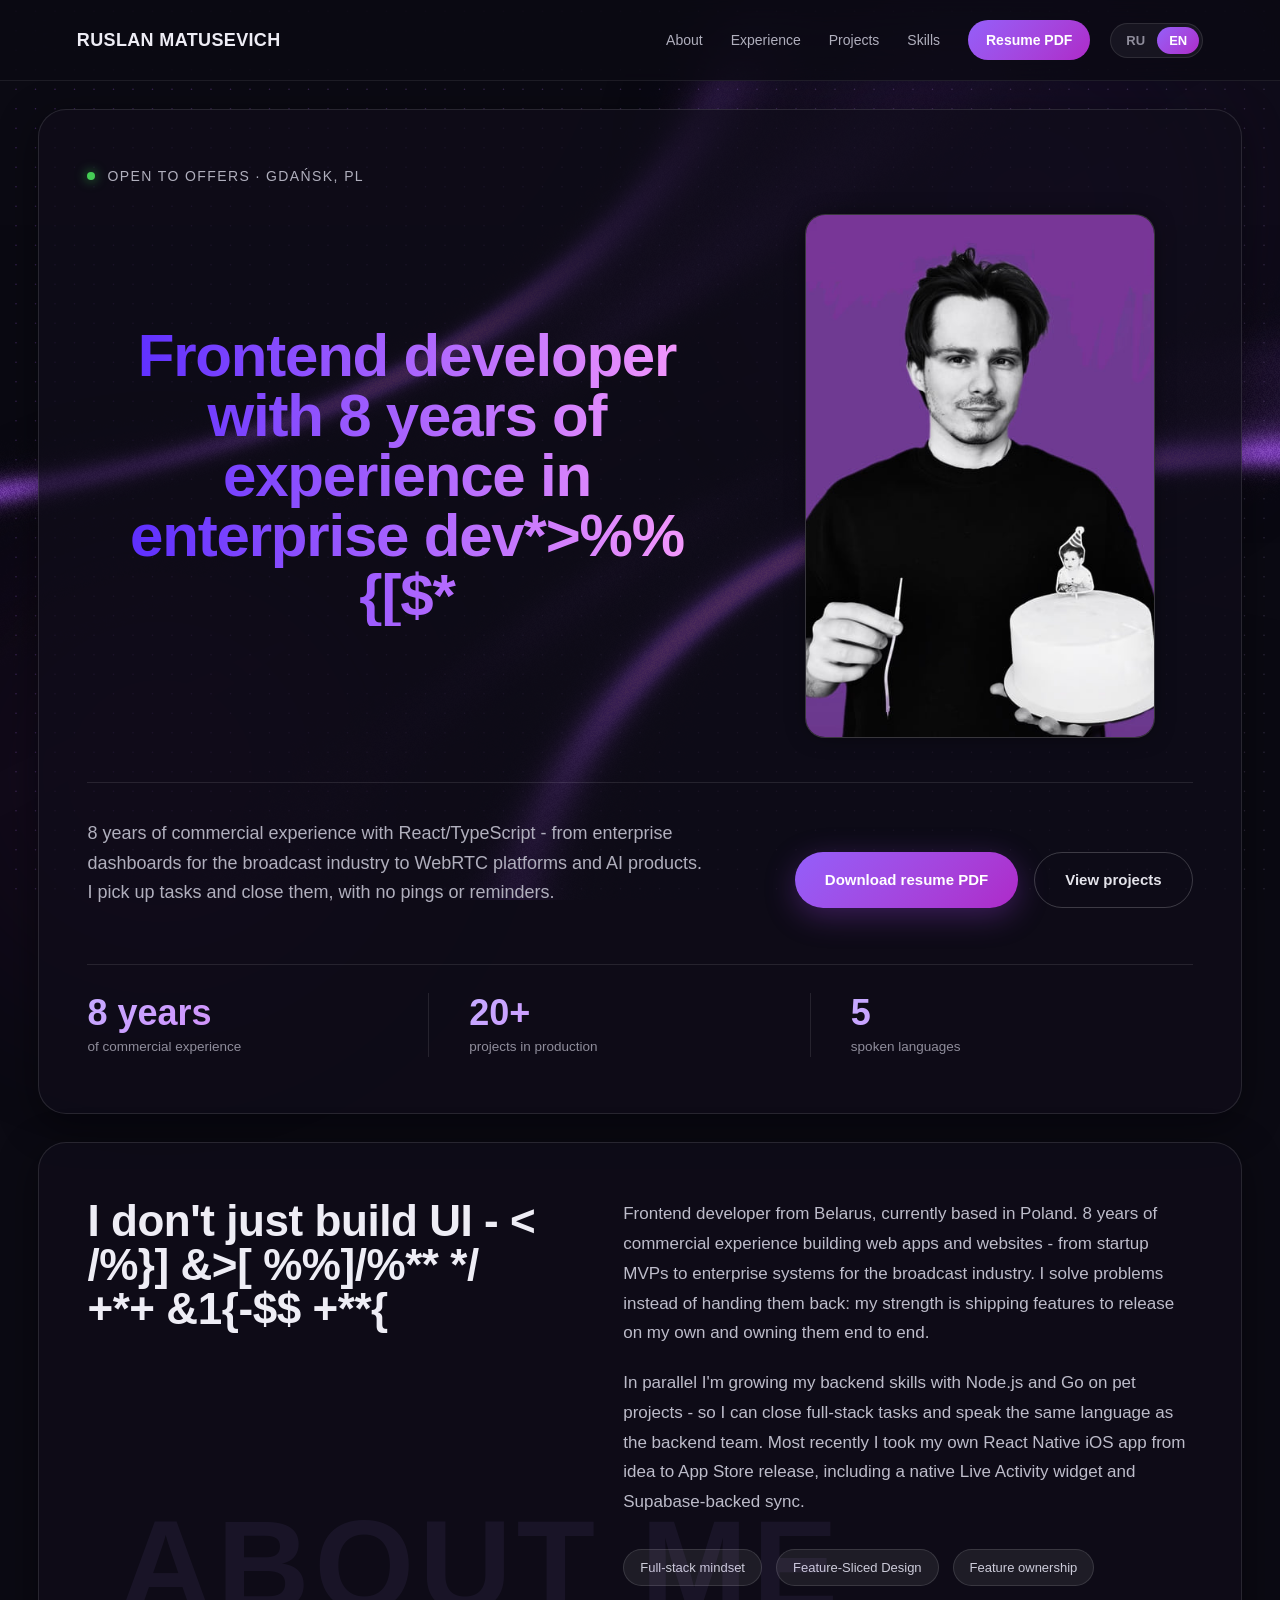
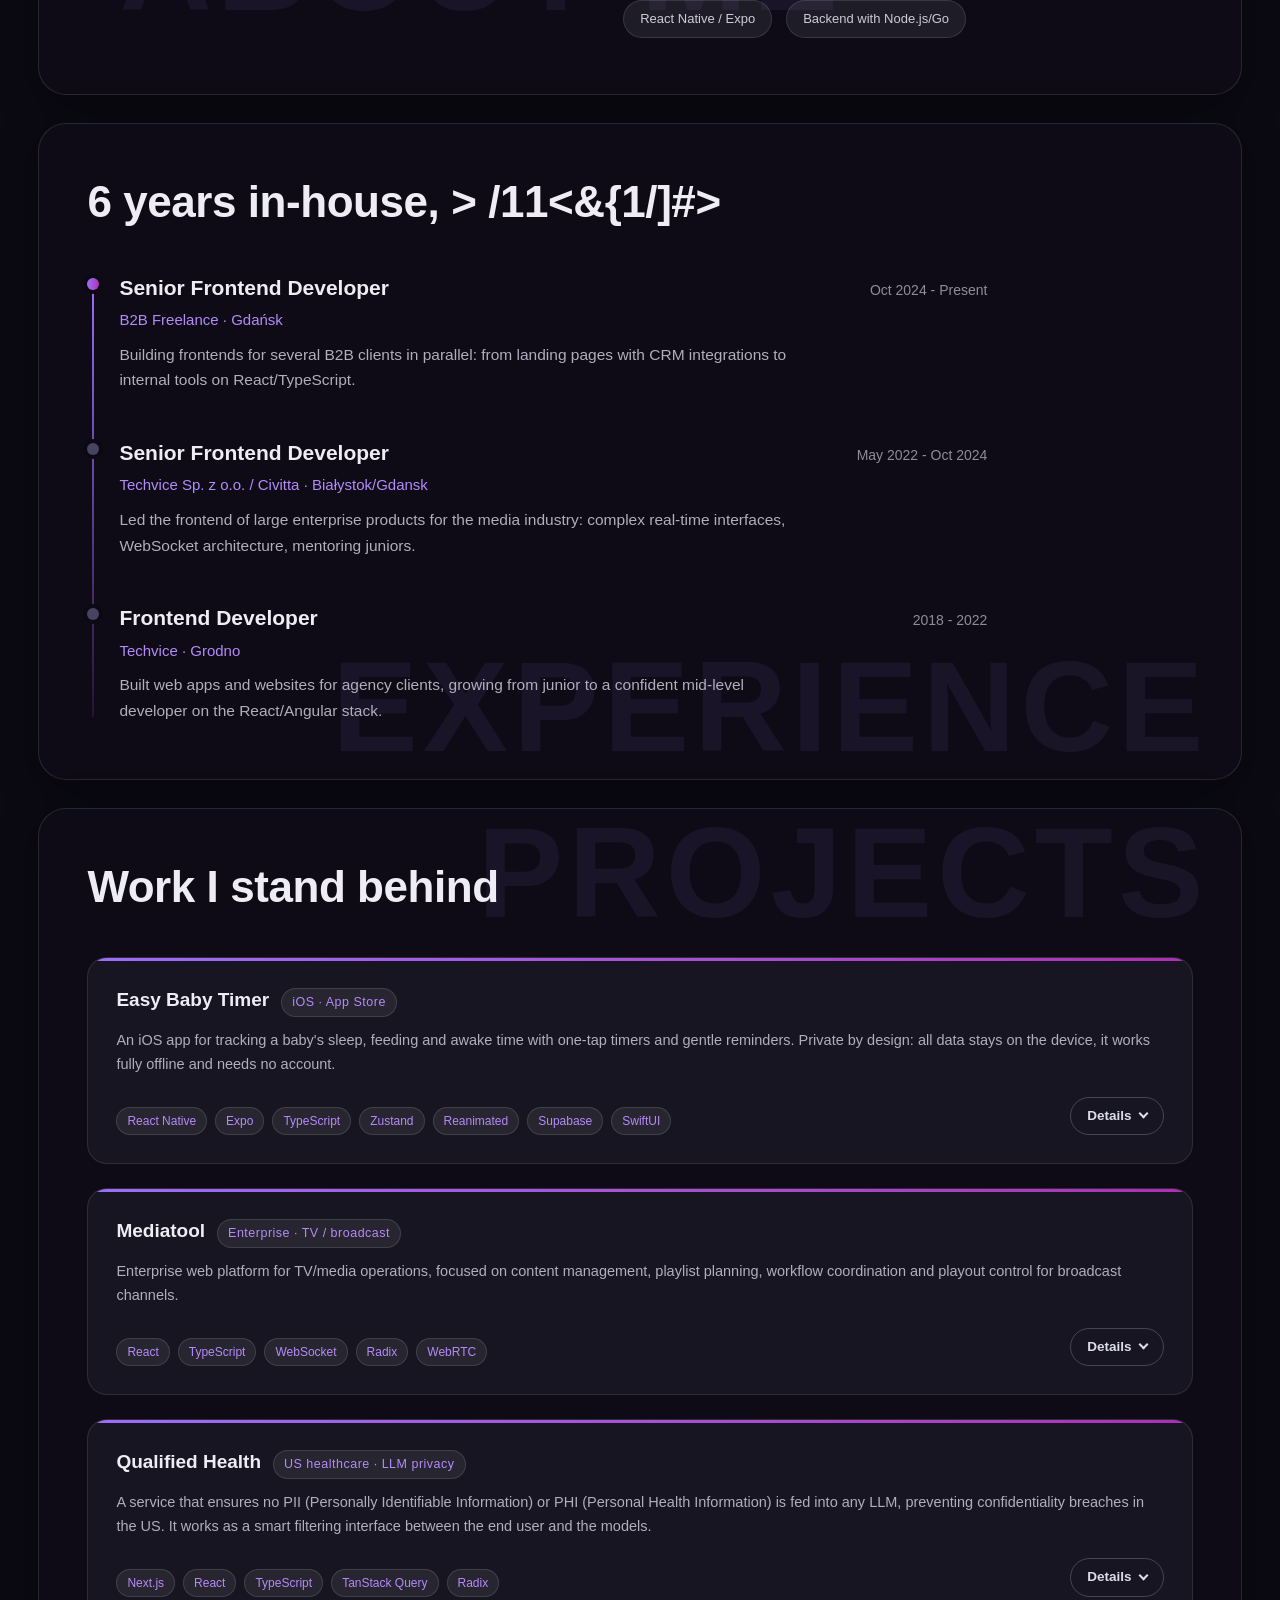
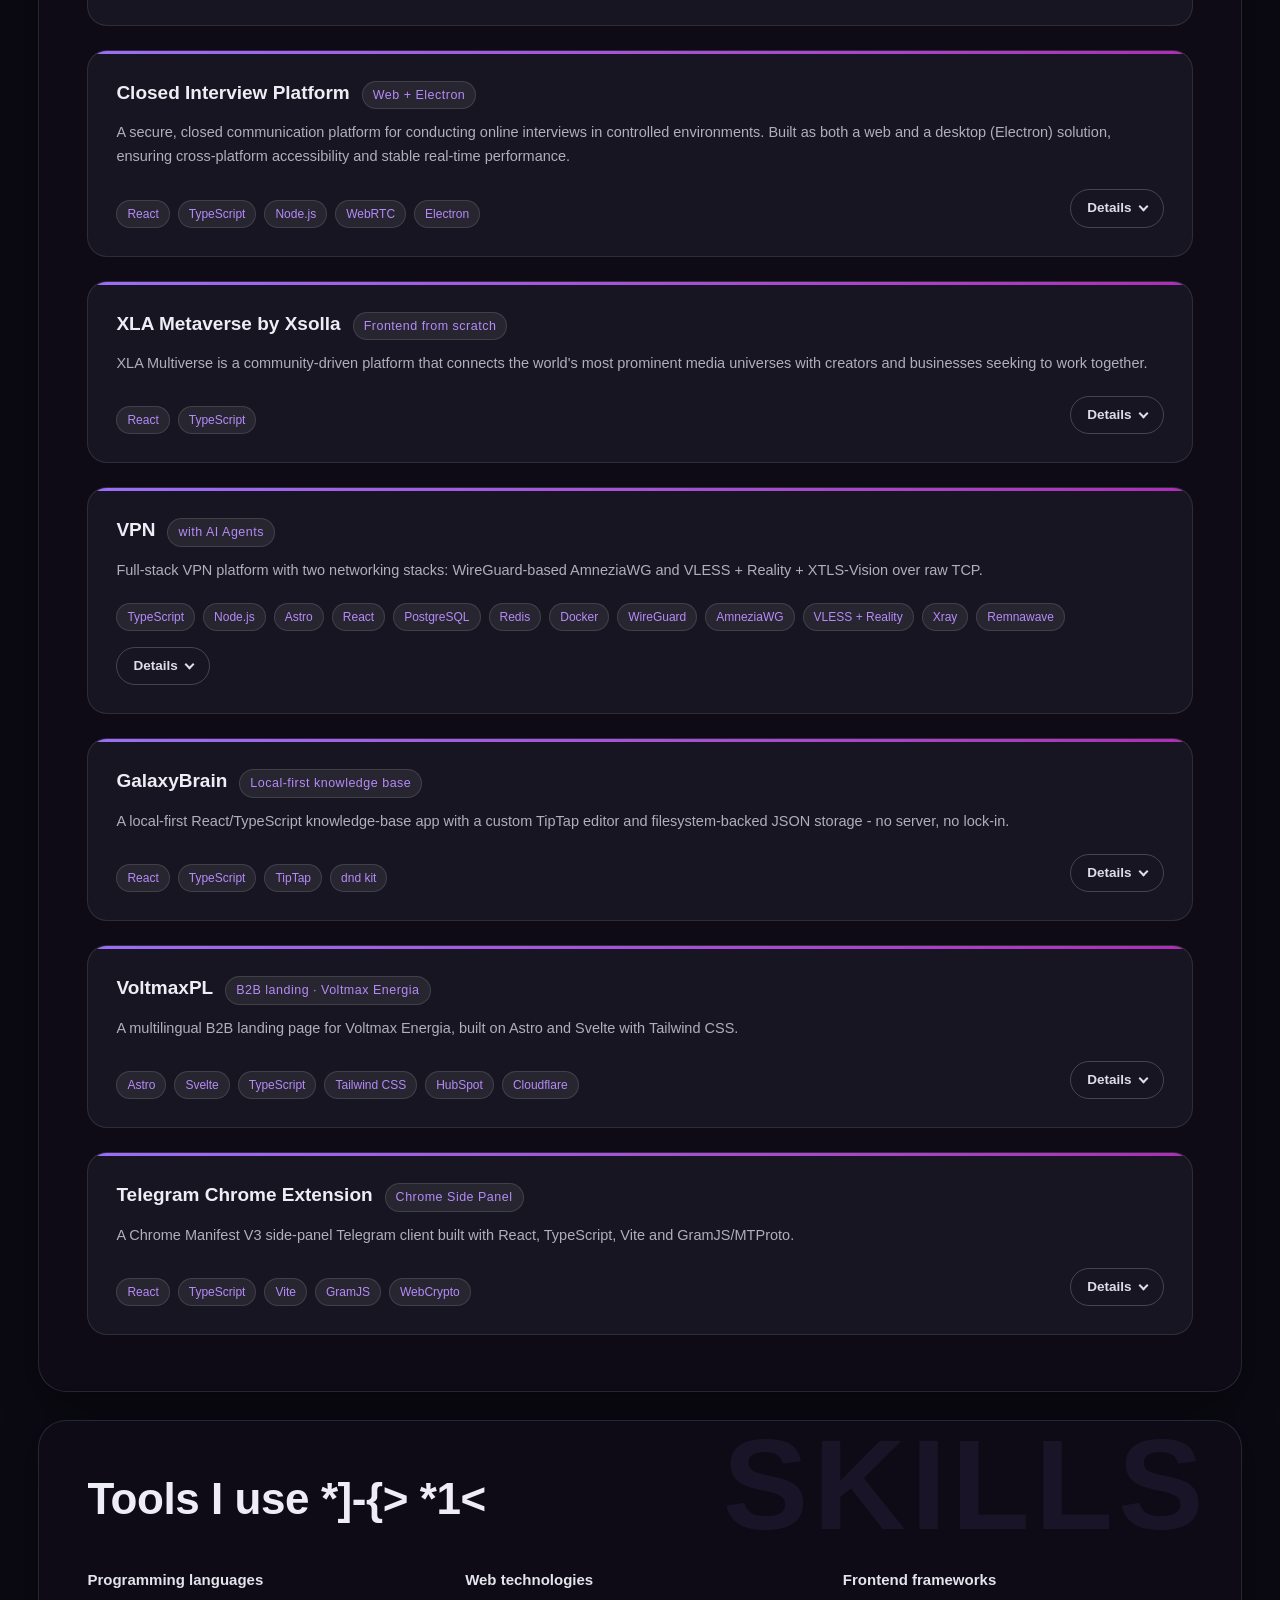
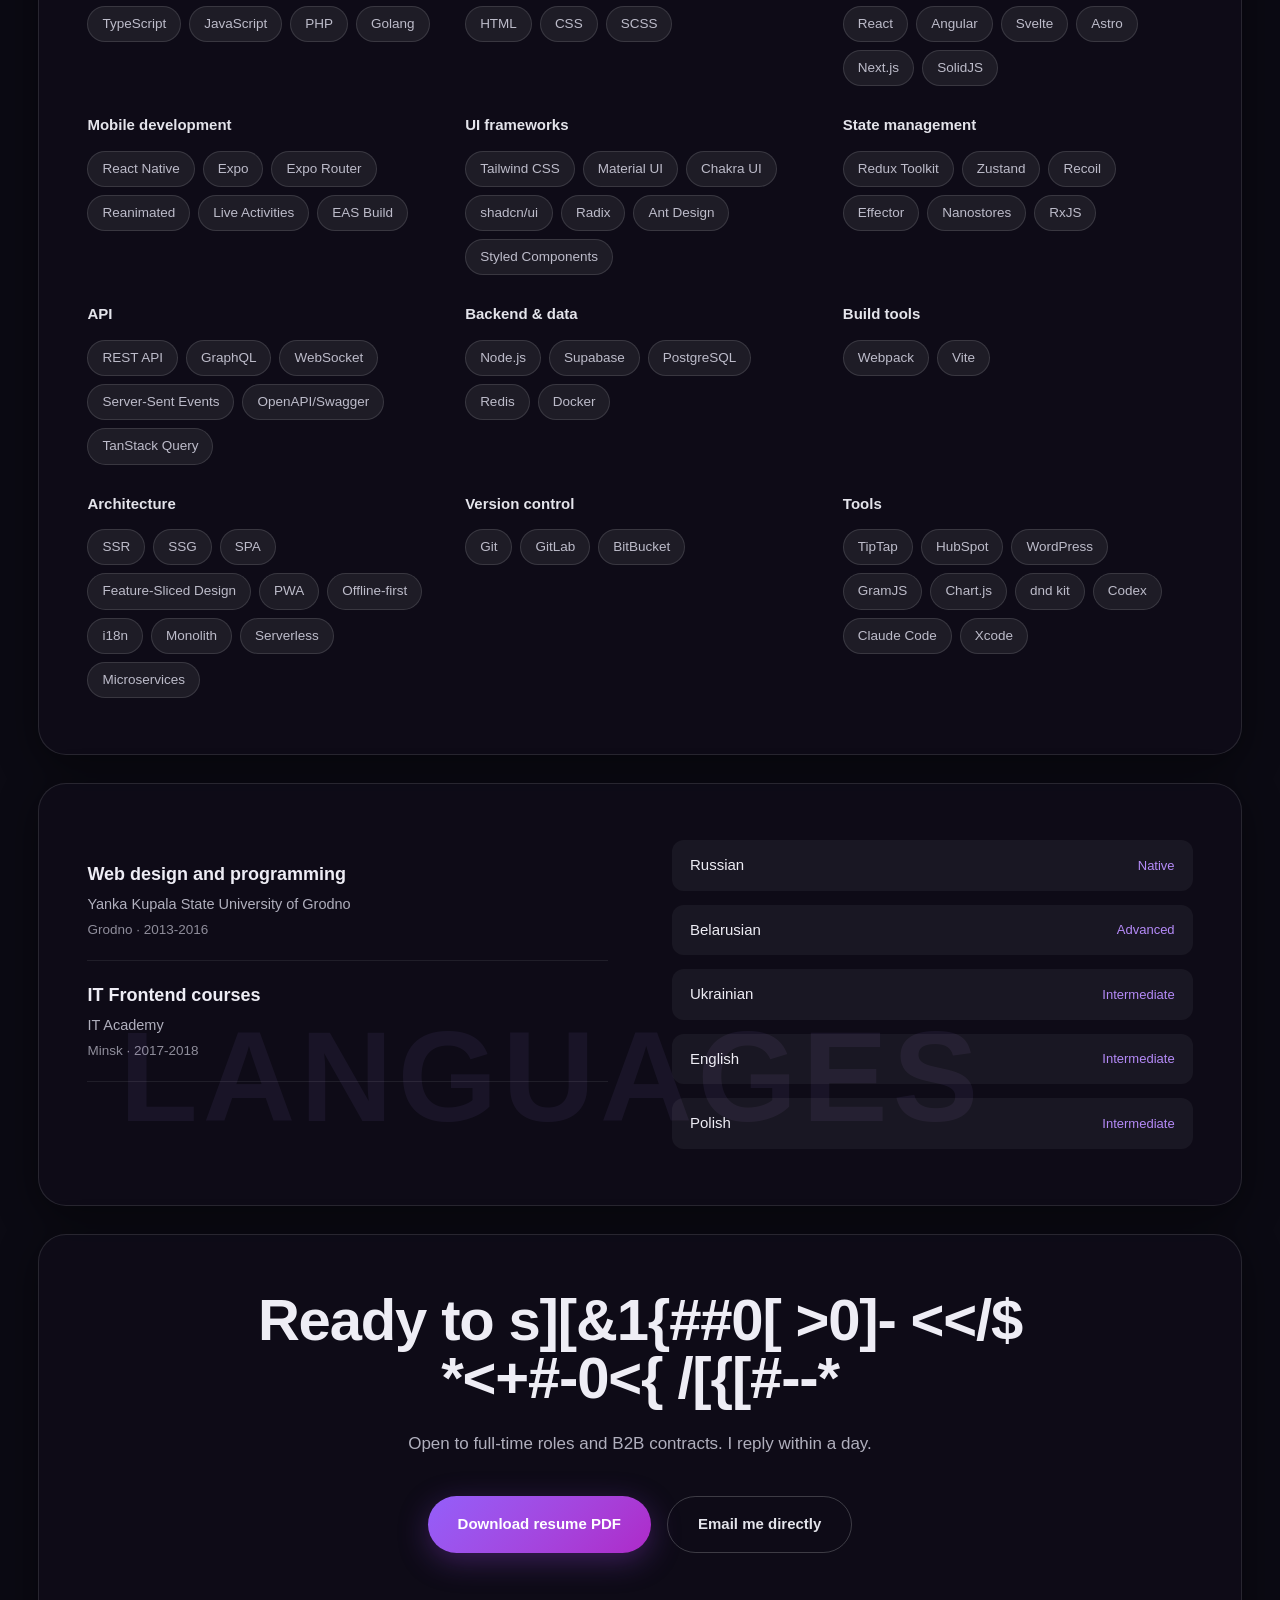
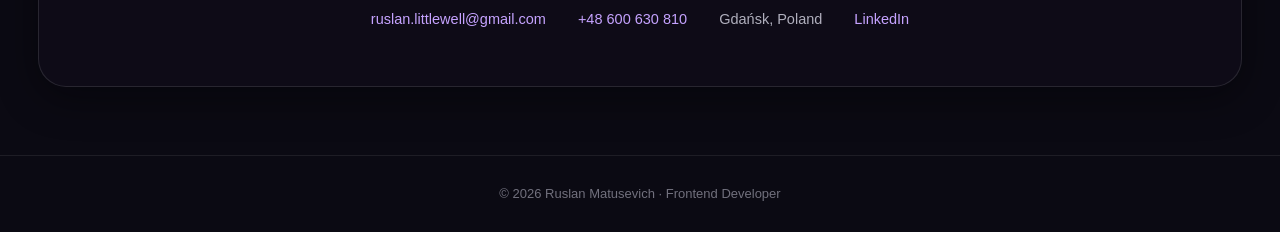
==== commit 322b377a: "Update fornt" ====
--- a/en/index.html
+++ b/en/index.html
@@ -1 +1 @@
-<!DOCTYPE html><html lang="en"><head><meta charset="utf-8"><meta name="viewport" content="width=device-width, initial-scale=1"><meta name="generator" content="Astro v7.1.4"><title>Ruslan Matusevich - Frontend Developer</title><meta name="description" content="Frontend developer with 8 years of experience in React/TypeScript: enterprise dashboards for the broadcast industry, WebRTC platforms, AI products and a shipped React Native iOS app. Gdańsk, Poland."><link rel="canonical" href="https://ruslanlittlewell.github.io/en/"><link rel="alternate" hreflang="ru" href="https://ruslanlittlewell.github.io/"><link rel="alternate" hreflang="en" href="https://ruslanlittlewell.github.io/en/"><link rel="alternate" hreflang="x-default" href="https://ruslanlittlewell.github.io/"><link rel="icon" href="/favicon.svg" type="image/svg+xml"><meta name="theme-color" content="#17151f"><meta property="og:type" content="website"><meta property="og:title" content="Ruslan Matusevich - Frontend Developer"><meta property="og:description" content="Frontend developer with 8 years of experience in React/TypeScript: enterprise dashboards for the broadcast industry, WebRTC platforms, AI products and a shipped React Native iOS app. Gdańsk, Poland."><meta property="og:url" content="https://ruslanlittlewell.github.io/en/"><meta property="og:locale" content="en_US"><meta name="twitter:card" content="summary_large_image"><link rel="stylesheet" href="/assets/ResumePage.DBBb7wt7.css"></head><body><div class="page relative min-h-screen"><div class="blob blob-top pointer-events-none fixed -top-[20%] -right-[10%] z-0 h-[60vw] max-h-[900px] w-[60vw] max-w-[900px] blur-[60px]" aria-hidden="true"></div><div class="blob blob-bottom pointer-events-none fixed -bottom-[25%] -left-[15%] z-0 h-[55vw] max-h-[800px] w-[55vw] max-w-[800px] blur-[60px]" aria-hidden="true"></div><div class="page-bg pointer-events-none fixed inset-0 z-0" aria-hidden="true"><style>astro-island,astro-slot,astro-static-slot{display:contents}</style><script>(()=>{var l=(n,t)=>{let i=async()=>{await(await n())()},e=typeof t.value=="object"?t.value:void 0,s={timeout:e==null?void 0:e.timeout};"requestIdleCallback"in window?window.requestIdleCallback(i,s):setTimeout(i,s.timeout||200)};(self.Astro||(self.Astro={})).idle=l;window.dispatchEvent(new Event("astro:idle"));})();</script><script>(()=>{var g=Object.defineProperty;var w=(a,s,c)=>s in a?g(a,s,{enumerable:!0,configurable:!0,writable:!0,value:c}):a[s]=c;var l=(a,s,c)=>w(a,typeof s!="symbol"?s+"":s,c);var E=new Set(["__proto__","constructor","prototype"]);{let a={0:t=>y(t),1:t=>c(t),2:t=>new RegExp(t),3:t=>new Date(t),4:t=>new Map(c(t)),5:t=>new Set(c(t)),6:t=>BigInt(t),7:t=>new URL(t),8:t=>new Uint8Array(t),9:t=>new Uint16Array(t),10:t=>new Uint32Array(t),11:t=>Number.POSITIVE_INFINITY*t},s=t=>{let[p,e]=t;return p in a?a[p](e):void 0},c=t=>t.map(s),y=t=>typeof t!="object"||t===null?t:Object.fromEntries(Object.entries(t).map(([p,e])=>[p,s(e)]));class f extends HTMLElement{constructor(){super(...arguments);l(this,"Component");l(this,"hydrator");l(this,"hydrate",async()=>{var b;if(!this.hydrator||!this.isConnected)return;let e=(b=this.parentElement)==null?void 0:b.closest("astro-island[ssr]");if(e){e.addEventListener("astro:hydrate",this.hydrate,{once:!0});return}let r=this.querySelectorAll("astro-slot"),n={},d=this.querySelectorAll("template[data-astro-template]");for(let o of d){let i=o.closest(this.tagName);i!=null&&i.isSameNode(this)&&(n[o.getAttribute("data-astro-template")||"default"]=o.innerHTML,o.remove())}for(let o of r){let i=o.closest(this.tagName);i!=null&&i.isSameNode(this)&&(n[o.getAttribute("name")||"default"]=o.innerHTML)}let u;try{u=this.hasAttribute("props")?y(JSON.parse(this.getAttribute("props"))):{}}catch(o){let i=this.getAttribute("component-url")||"<unknown>",v=this.getAttribute("component-export");throw v&&(i+=` (export ${v})`),console.error(`[hydrate] Error parsing props for component ${i}`,this.getAttribute("props"),o),o}let h;await this.hydrator(this)(this.Component,u,n,{client:this.getAttribute("client")}),this.removeAttribute("ssr"),this.dispatchEvent(new CustomEvent("astro:hydrate"))});l(this,"unmount",()=>{this.isConnected||this.dispatchEvent(new CustomEvent("astro:unmount"))})}disconnectedCallback(){document.removeEventListener("astro:after-swap",this.unmount),document.addEventListener("astro:after-swap",this.unmount,{once:!0})}connectedCallback(){if(!this.hasAttribute("await-children")||document.readyState==="interactive"||document.readyState==="complete")this.childrenConnectedCallback();else{let e=()=>{document.removeEventListener("DOMContentLoaded",e),r.disconnect(),this.childrenConnectedCallback()},r=new MutationObserver(()=>{var n;((n=this.lastChild)==null?void 0:n.nodeType)===Node.COMMENT_NODE&&this.lastChild.nodeValue==="astro:end"&&(this.lastChild.remove(),e())});r.observe(this,{childList:!0}),document.addEventListener("DOMContentLoaded",e)}}async childrenConnectedCallback(){let e=this.getAttribute("before-hydration-url");e&&await import(e),this.start()}getRetryImportUrl(e){let r=new URL(e,document.baseURI);return r.searchParams.set("astro-retry",Date.now().toString()),r.toString()}async importWithRetry(e){try{return await import(e)}catch(r){return await new Promise(n=>setTimeout(n,1e3)),import(this.getRetryImportUrl(e))}}handleHydrationError(e){let r=this.getAttribute("component-url"),n=new CustomEvent("astro:hydration-error",{cancelable:!0,bubbles:!0,composed:!0,detail:{error:e,componentUrl:r}});this.dispatchEvent(n)&&console.error(`[astro-island] Error hydrating ${r}`,e)}async start(){let e=JSON.parse(this.getAttribute("opts")),r=this.getAttribute("client");if(Astro[r]===void 0){window.addEventListener(`astro:${r}`,()=>this.start(),{once:!0});return}try{await Astro[r](async()=>{let n=this.getAttribute("renderer-url");try{let[d,{default:u}]=await Promise.all([this.importWithRetry(this.getAttribute("component-url")),n?this.importWithRetry(n):Promise.resolve({default:()=>()=>{}})]),h=this.getAttribute("component-export")||"default";if(h.includes(".")){this.Component=d;for(let m of h.split(".")){if(E.has(m)||!this.Component||typeof this.Component!="object"&&typeof this.Component!="function"||!Object.hasOwn(this.Component,m))throw new Error(`Invalid component export path: ${h}`);this.Component=this.Component[m]}}else{if(E.has(h))throw new Error(`Invalid component export path: ${h}`);this.Component=d[h]}return this.hydrator=u,this.hydrate}catch(d){return this.handleHydrationError(d),()=>{}}},e,this)}catch(n){this.handleHydrationError(n)}}attributeChangedCallback(){this.hydrate()}}l(f,"observedAttributes",["props"]),customElements.get("astro-island")||customElements.define("astro-island",f)}})();</script><astro-island uid="1RkktB" prefix="r11" component-url="/assets/ColorBends.BldYzZcF.js" component-export="default" renderer-url="/assets/client.bxcwkfp-.js" props="{&quot;colors&quot;:[1,[[0,&quot;#A855F7&quot;]]],&quot;speed&quot;:[0,0.2],&quot;frequency&quot;:[0,1],&quot;noise&quot;:[0,0.15],&quot;bandWidth&quot;:[0,6],&quot;rotation&quot;:[0,90],&quot;fadeTop&quot;:[0,0.5],&quot;iterations&quot;:[0,1],&quot;intensity&quot;:[0,1.3]}" ssr client="idle" opts="{&quot;name&quot;:&quot;ColorBends&quot;,&quot;value&quot;:true}" await-children><div class="relative h-full w-full overflow-hidden" style="mask-image:linear-gradient(to bottom, transparent 0%, #000 50%);-webkit-mask-image:linear-gradient(to bottom, transparent 0%, #000 50%)"></div><!--astro:end--></astro-island><astro-island uid="FwcPE" prefix="r10" component-url="/assets/DotField.CQvX44qZ.js" component-export="default" renderer-url="/assets/client.bxcwkfp-.js" props="{&quot;dotRadius&quot;:[0,1.5],&quot;dotSpacing&quot;:[0,18],&quot;cursorRadius&quot;:[0,360],&quot;bulgeStrength&quot;:[0,48],&quot;bulgeOnly&quot;:[0,true],&quot;sparkle&quot;:[0,false],&quot;waveAmplitude&quot;:[0,0],&quot;gradientFrom&quot;:[0,&quot;rgba(168, 85, 247, 0.32)&quot;],&quot;gradientTo&quot;:[0,&quot;rgba(214, 186, 255, 0.18)&quot;]}" ssr client="idle" opts="{&quot;name&quot;:&quot;DotField&quot;,&quot;value&quot;:true}" await-children><div class="dot-field-container"><canvas class="absolute inset-0 h-full w-full"></canvas></div><!--astro:end--></astro-island></div><script>(()=>{var e=async t=>{await(await t())()};(self.Astro||(self.Astro={})).load=e;window.dispatchEvent(new Event("astro:load"));})();</script><astro-island uid="1shxPl" prefix="r12" component-url="/assets/Header.DTFOL811.js" component-export="default" renderer-url="/assets/client.bxcwkfp-.js" props="{&quot;locale&quot;:[0,&quot;en&quot;],&quot;nav&quot;:[0,{&quot;about&quot;:[0,&quot;About&quot;],&quot;experience&quot;:[0,&quot;Experience&quot;],&quot;projects&quot;:[0,&quot;Projects&quot;],&quot;skills&quot;:[0,&quot;Skills&quot;],&quot;resume&quot;:[0,&quot;Resume PDF&quot;],&quot;menu&quot;:[0,&quot;Open menu&quot;]}],&quot;brand&quot;:[0,&quot;RUSLAN MATUSEVICH&quot;]}" ssr client="load" opts="{&quot;name&quot;:&quot;Header&quot;,&quot;value&quot;:true}" await-children><header class="site-header sticky top-0 z-50 flex items-center justify-between gap-5 border-b border-white/8 bg-[oklch(0.15_0.02_290/0.75)] px-4 py-4 backdrop-blur-xl sm:px-6 lg:px-[6vw] lg:py-5"><a class="font-display text-[18px] font-bold tracking-[0.02em] whitespace-nowrap" href="/en/">RUSLAN MATUSEVICH</a><div class="flex items-center gap-4 lg:gap-5"><nav class="hidden absolute inset-x-0 top-full flex-col items-stretch gap-1 border-b border-white/10 bg-[oklch(0.15_0.02_290/0.97)] px-4 pt-4 pb-5 backdrop-blur-xl nav:static nav:flex nav:flex-row nav:items-center nav:gap-7 nav:border-0 nav:bg-transparent nav:p-0 nav:backdrop-blur-none" aria-label="RUSLAN MATUSEVICH"><a class="border-b border-white/8 px-1 py-3 text-base text-dim transition hover:text-fg nav:border-0 nav:p-0 nav:text-sm" href="#about">About</a><a class="border-b border-white/8 px-1 py-3 text-base text-dim transition hover:text-fg nav:border-0 nav:p-0 nav:text-sm" href="#experience">Experience</a><a class="border-b border-white/8 px-1 py-3 text-base text-dim transition hover:text-fg nav:border-0 nav:p-0 nav:text-sm" href="#projects">Projects</a><a class="border-b border-white/8 px-1 py-3 text-base text-dim transition hover:text-fg nav:border-0 nav:p-0 nav:text-sm" href="#skills">Skills</a><a class="grad-brand mt-3 cursor-pointer rounded-full px-[18px] py-3.5 text-[15px] font-semibold text-white transition hover:brightness-110 nav:mt-0 nav:py-2.5 nav:text-sm" href="/RuslanMatusevich_06-2026.pdf" download="RuslanMatusevich_06-2026.pdf">Resume PDF</a></nav><div class="inline-flex items-center rounded-full border border-white/10 bg-white/5 p-[3px]" role="group" aria-label="Language"><a class="rounded-full px-3 py-[7px] text-[13px] leading-none font-semibold transition text-dimmer hover:text-fg" href="/" hrefLang="ru">RU</a><a class="rounded-full px-3 py-[7px] text-[13px] leading-none font-semibold transition grad-brand text-white" href="/en/" hrefLang="en" aria-current="true">EN</a></div><button type="button" class="flex h-[42px] w-[42px] cursor-pointer flex-col items-center justify-center gap-[5px] rounded-xl border border-white/20 nav:hidden" aria-expanded="false" aria-label="Open menu"><span class="block h-0.5 w-[18px] rounded-full bg-fg transition-transform "></span><span class="block h-0.5 w-[18px] rounded-full bg-fg transition-opacity "></span><span class="block h-0.5 w-[18px] rounded-full bg-fg transition-transform "></span></button></div></header><!--astro:end--></astro-island><main class="relative z-10 px-3 pt-7 pb-10 sm:px-5 lg:px-[3vw]"><section class="magic-bento-section reveal glass relative z-10 mx-auto mb-7 w-full max-w-[1400px] overflow-hidden rounded-[28px] px-5 py-9 sm:px-8 sm:py-12 lg:px-12 lg:py-14"><div class="mb-7 flex items-center gap-3"><span class="h-2 w-2 shrink-0 rounded-full bg-online shadow-[0_0_12px_oklch(0.75_0.2_145/0.8)]" aria-hidden="true"></span><span class="text-sm tracking-[0.1em] text-dim">OPEN TO OFFERS · GDAŃSK, PL</span></div><div class="mb-11 grid gap-10 lg:grid-cols-[minmax(0,3fr)_minmax(0,2fr)] lg:items-center"><h1 class="text-center font-display text-[clamp(34px,5vw,60px)] leading-[0.98] font-bold tracking-[-0.02em]">Frontend developer with 8 years of experience<!-- --> <span>in enterprise development</span></h1><div class="profile-card-wrapper relative w-full max-w-[350px] justify-self-center" data-profile-card="true"><div class="profile-card-behind" aria-hidden="true"></div><div class="profile-card-shell"><div class="profile-card-surface"><div class="profile-card-shine" aria-hidden="true"></div><div class="profile-card-glare" aria-hidden="true"></div><img src="/profile.jpg" alt="Ruslan Matusevich - profile photo" width="400" height="600" fetchPriority="high" class="profile-card-avatar block h-auto w-full object-cover"/></div></div></div></div><div class="grid gap-7 border-t border-white/10 pt-9 lg:grid-cols-[1.3fr_auto] lg:items-end"><p class="max-w-[620px] text-lg leading-[1.65] text-dim">8 years of commercial experience with React/TypeScript - from enterprise dashboards for the broadcast industry to WebRTC platforms and AI products. I pick up tasks and close them, with no pings or reminders.</p><div class="flex flex-wrap gap-4 max-sm:*:w-full"><a class="inline-flex cursor-pointer items-center justify-center gap-2 rounded-full text-[15px] font-semibold whitespace-nowrap transition grad-brand shadow-cta px-[30px] py-4 text-white hover:-translate-y-px hover:brightness-110" href="/RuslanMatusevich_06-2026.pdf" download="RuslanMatusevich_06-2026.pdf">Download resume PDF</a><a class="inline-flex cursor-pointer items-center justify-center gap-2 rounded-full text-[15px] font-semibold whitespace-nowrap transition border border-white/20 px-[30px] py-4 text-[oklch(0.92_0.01_290)] hover:border-[oklch(0.7_0.15_300)] hover:bg-white/5 hover:text-fg" href="#projects">View projects</a></div></div><div class="mt-14 grid grid-cols-2 gap-y-6 border-t border-white/10 pt-7 sm:grid-cols-3 sm:gap-x-10"><div class="sm:border-r sm:border-white/10 sm:pr-10 sm:last:border-r-0"><div class="grad-stat font-display text-4xl font-bold">8 years</div><div class="mt-1 text-[13.5px] text-dimmer">of commercial experience</div></div><div class="sm:border-r sm:border-white/10 sm:pr-10 sm:last:border-r-0"><div class="grad-stat font-display text-4xl font-bold">20+</div><div class="mt-1 text-[13.5px] text-dimmer">projects in production</div></div><div class="sm:border-r sm:border-white/10 sm:pr-10 sm:last:border-r-0"><div class="grad-stat font-display text-4xl font-bold">5</div><div class="mt-1 text-[13.5px] text-dimmer">spoken languages</div></div></div></section><section class="magic-bento-section reveal glass relative z-10 mx-auto mb-7 w-full max-w-[1400px] overflow-hidden rounded-[28px] px-5 py-9 sm:px-8 sm:py-12 lg:px-12 lg:py-14" id="about"><div class="grid gap-8 lg:grid-cols-[0.9fr_1.1fr] lg:items-start lg:gap-[70px]"><div><div class="section-eyebrow pointer-events-none absolute bottom-2 font-bold right-4 z-0 max-w-[95%] overflow-hidden font-display text-[clamp(58px,10vw,150px)] leading-none tracking-[0.04em] whitespace-nowrap uppercase text-accent opacity-[0.07] select-none sm:left-8">ABOUT ME</div><h2 class="font-display text-[clamp(30px,3.5vw,44px)] font-bold tracking-[-0.01em]">I don&#x27;t just build UI - I take the product to the finish line</h2></div><div><p class="text-[17px] leading-[1.75] text-muted ">Frontend developer from Belarus, currently based in Poland. 8 years of commercial experience building web apps and websites - from startup MVPs to enterprise systems for the broadcast industry. I solve problems instead of handing them back: my strength is shipping features to release on my own and owning them end to end.</p><p class="text-[17px] leading-[1.75] text-muted mt-5">In parallel I&#x27;m growing my backend skills with Node.js and Go on pet projects - so I can close full-stack tasks and speak the same language as the backend team. Most recently I took my own React Native iOS app from idea to App Store release, including a native Live Activity widget and Supabase-backed sync.</p><div class="mt-8 flex flex-wrap gap-3.5"><span class="glass-chip rounded-full px-4 py-2 text-[13px] text-[oklch(0.85_0.02_290)]">Full-stack mindset</span><span class="glass-chip rounded-full px-4 py-2 text-[13px] text-[oklch(0.85_0.02_290)]">Feature-Sliced Design</span><span class="glass-chip rounded-full px-4 py-2 text-[13px] text-[oklch(0.85_0.02_290)]">Feature ownership</span><span class="glass-chip rounded-full px-4 py-2 text-[13px] text-[oklch(0.85_0.02_290)]">React Native / Expo</span><span class="glass-chip rounded-full px-4 py-2 text-[13px] text-[oklch(0.85_0.02_290)]">Backend with Node.js/Go</span></div></div></div></section><section class="magic-bento-section reveal glass relative z-10 mx-auto mb-7 w-full max-w-[1400px] overflow-hidden rounded-[28px] px-5 py-9 sm:px-8 sm:py-12 lg:px-12 lg:py-14" id="experience"><div class="section-eyebrow pointer-events-none absolute bottom-2 font-bold z-0 max-w-[95%] overflow-hidden font-display text-[clamp(58px,10vw,150px)] leading-none tracking-[0.04em] whitespace-nowrap uppercase text-accent opacity-[0.07] select-none sm:left-8 !left-[unset] right-8">EXPERIENCE</div><h2 class="mb-10 font-display text-[clamp(30px,3.5vw,44px)] font-bold tracking-[-0.01em] lg:mb-12">6 years in-house, 2 freelancing</h2><div class="relative max-w-[900px] pl-8"><span class="timeline-line absolute top-1.5 bottom-1.5 left-[5px] w-0.5" aria-hidden="true"></span><article class="relative "><span class="absolute top-1.5 -left-8 h-3 w-3 rounded-full ring-4 ring-bg grad-line" aria-hidden="true"></span><div class="mb-1.5 flex flex-wrap items-baseline justify-between gap-2"><h3 class="font-display text-[21px] font-semibold">Senior Frontend Developer</h3><span class="text-sm text-dimmer">Oct 2024 - Present</span></div><div class="mb-2.5 text-[15px] text-accent">B2B Freelance<!-- --> · <!-- -->Gdańsk</div><p class="max-w-[680px] text-[15.5px] leading-[1.65] text-dim">Building frontends for several B2B clients in parallel: from landing pages with CRM integrations to internal tools on React/TypeScript.</p></article><article class="relative mt-11"><span class="absolute top-1.5 -left-8 h-3 w-3 rounded-full ring-4 ring-bg bg-[oklch(0.4_0.05_290)]" aria-hidden="true"></span><div class="mb-1.5 flex flex-wrap items-baseline justify-between gap-2"><h3 class="font-display text-[21px] font-semibold">Senior Frontend Developer</h3><span class="text-sm text-dimmer">May 2022 - Oct 2024</span></div><div class="mb-2.5 text-[15px] text-accent">Techvice Sp. z o.o. / Civitta<!-- --> · <!-- -->Białystok/Gdansk</div><p class="max-w-[680px] text-[15.5px] leading-[1.65] text-dim">Led the frontend of large enterprise products for the media industry: complex real-time interfaces, WebSocket architecture, mentoring juniors.</p></article><article class="relative mt-11"><span class="absolute top-1.5 -left-8 h-3 w-3 rounded-full ring-4 ring-bg bg-[oklch(0.4_0.05_290)]" aria-hidden="true"></span><div class="mb-1.5 flex flex-wrap items-baseline justify-between gap-2"><h3 class="font-display text-[21px] font-semibold">Frontend Developer</h3><span class="text-sm text-dimmer">2018 - 2022</span></div><div class="mb-2.5 text-[15px] text-accent">Techvice<!-- --> · <!-- -->Grodno</div><p class="max-w-[680px] text-[15.5px] leading-[1.65] text-dim">Built web apps and websites for agency clients, growing from junior to a confident mid-level developer on the React/Angular stack.</p></article></div></section><section class="magic-bento-section reveal glass relative z-10 mx-auto mb-7 w-full max-w-[1400px] overflow-hidden rounded-[28px] px-5 py-9 sm:px-8 sm:py-12 lg:px-12 lg:py-14" id="projects"><div class="section-eyebrow pointer-events-none absolute bottom-2 font-bold z-0 max-w-[95%] overflow-hidden font-display text-[clamp(58px,10vw,150px)] leading-none tracking-[0.04em] whitespace-nowrap uppercase text-accent opacity-[0.07] select-none sm:left-8 !left-[unset] right-8 top-0">PROJECTS</div><h2 class="mb-10 font-display text-[clamp(30px,3.5vw,44px)] font-bold tracking-[-0.01em] lg:mb-12">Work I stand behind</h2><div class="grid items-start gap-6"><article class="glass-soft relative flex flex-col overflow-hidden rounded-[20px] p-7 transition-colors hover:border-[oklch(0.6_0.15_300/0.5)] hover:bg-white/8"><span class="grad-line absolute inset-x-0 top-0 h-[3px]" aria-hidden="true"></span><header class="mb-3 flex flex-wrap items-baseline gap-x-3 gap-y-1.5"><h3 class="font-display text-[19px] font-semibold">Easy Baby Timer</h3><span class="glass-chip rounded-full border-[oklch(0.6_0.15_300/0.35)] px-2.5 py-1 text-[12.5px] tracking-[0.04em] text-accent">iOS · App Store</span></header><p class="text-[14.5px] leading-[1.65] text-dim">An iOS app for tracking a baby&#x27;s sleep, feeding and awake time with one-tap timers and gentle reminders. Private by design: all data stays on the device, it works fully offline and needs no account.</p><div class="project-details mt-4.5 border-t border-white/8 pt-4.5" id="project-0-details" hidden=""><p class="text-[14.5px] leading-[1.65] text-dim ">Built solo with React Native and Expo, from the first prototype to the App Store release. The interface is fully translated into 5 languages and switchable in-app at any time.</p><p class="text-[14.5px] leading-[1.65] text-dim mt-3.5">The most interesting part was the native layer: a SwiftUI Live Activity widget that shows a running timer in the Dynamic Island and on the Lock Screen, plus optional multi-parent sync on Supabase with row-level security - while the app stays fully usable offline.</p><h4 class="mt-5 mb-3 text-[13px] font-semibold tracking-[0.08em] text-accent uppercase">Key features</h4><ul class="flex flex-col gap-2.5"><li class="relative pl-[18px] text-sm leading-[1.55] text-dim before:absolute before:top-2 before:left-0 before:h-[5px] before:w-[5px] before:rounded-full before:bg-accent before:content-[&#x27;&#x27;]">One-tap timers for sleep, feeding and awake time</li><li class="relative pl-[18px] text-sm leading-[1.55] text-dim before:absolute before:top-2 before:left-0 before:h-[5px] before:w-[5px] before:rounded-full before:bg-accent before:content-[&#x27;&#x27;]">Live Activity in the Dynamic Island and on the Lock Screen</li><li class="relative pl-[18px] text-sm leading-[1.55] text-dim before:absolute before:top-2 before:left-0 before:h-[5px] before:w-[5px] before:rounded-full before:bg-accent before:content-[&#x27;&#x27;]">Smart reminders based on the baby&#x27;s own schedule, with feeding auto-stop</li><li class="relative pl-[18px] text-sm leading-[1.55] text-dim before:absolute before:top-2 before:left-0 before:h-[5px] before:w-[5px] before:rounded-full before:bg-accent before:content-[&#x27;&#x27;]">Day timeline calendar, colour-coded by activity, with pinch-to-zoom from a full day down to the minute</li><li class="relative pl-[18px] text-sm leading-[1.55] text-dim before:absolute before:top-2 before:left-0 before:h-[5px] before:w-[5px] before:rounded-full before:bg-accent before:content-[&#x27;&#x27;]">Entry editing, milk amount logging and daily stats</li><li class="relative pl-[18px] text-sm leading-[1.55] text-dim before:absolute before:top-2 before:left-0 before:h-[5px] before:w-[5px] before:rounded-full before:bg-accent before:content-[&#x27;&#x27;]">Floating mini-timer that follows you across the app while a timer runs</li><li class="relative pl-[18px] text-sm leading-[1.55] text-dim before:absolute before:top-2 before:left-0 before:h-[5px] before:w-[5px] before:rounded-full before:bg-accent before:content-[&#x27;&#x27;]">Shared access to a child between parents via an invite code</li><li class="relative pl-[18px] text-sm leading-[1.55] text-dim before:absolute before:top-2 before:left-0 before:h-[5px] before:w-[5px] before:rounded-full before:bg-accent before:content-[&#x27;&#x27;]">Offline-first local storage, no account, no ads</li></ul></div><div class="mt-auto flex flex-wrap items-end justify-between gap-4 pt-5"><div class="flex flex-wrap gap-2"><span class="glass-chip rounded-full px-2.5 py-[5px] text-xs text-accent">React Native</span><span class="glass-chip rounded-full px-2.5 py-[5px] text-xs text-accent">Expo</span><span class="glass-chip rounded-full px-2.5 py-[5px] text-xs text-accent">TypeScript</span><span class="glass-chip rounded-full px-2.5 py-[5px] text-xs text-accent">Zustand</span><span class="glass-chip rounded-full px-2.5 py-[5px] text-xs text-accent">Reanimated</span><span class="glass-chip rounded-full px-2.5 py-[5px] text-xs text-accent">Supabase</span><span class="glass-chip rounded-full px-2.5 py-[5px] text-xs text-accent">SwiftUI</span></div><button type="button" class="project-toggle inline-flex shrink-0 cursor-pointer items-center gap-2 rounded-full border border-white/20 px-4 py-2 text-[13.5px] font-semibold text-[oklch(0.9_0.02_290)] transition hover:border-[oklch(0.7_0.15_300)] hover:bg-white/6 hover:text-fg" aria-expanded="false" aria-controls="project-0-details"><span class="label-more">Details</span><span class="label-less">Collapse</span><span class="chevron h-[7px] w-[7px] border-r-2 border-b-2 border-current" aria-hidden="true"></span></button></div></article><article class="glass-soft relative flex flex-col overflow-hidden rounded-[20px] p-7 transition-colors hover:border-[oklch(0.6_0.15_300/0.5)] hover:bg-white/8"><span class="grad-line absolute inset-x-0 top-0 h-[3px]" aria-hidden="true"></span><header class="mb-3 flex flex-wrap items-baseline gap-x-3 gap-y-1.5"><h3 class="font-display text-[19px] font-semibold">Mediatool</h3><span class="glass-chip rounded-full border-[oklch(0.6_0.15_300/0.35)] px-2.5 py-1 text-[12.5px] tracking-[0.04em] text-accent">Enterprise · TV / broadcast</span></header><p class="text-[14.5px] leading-[1.65] text-dim">Enterprise web platform for TV/media operations, focused on content management, playlist planning, workflow coordination and playout control for broadcast channels.</p><div class="project-details mt-4.5 border-t border-white/8 pt-4.5" id="project-1-details" hidden=""><p class="text-[14.5px] leading-[1.65] text-dim ">Developed and maintained a large-scale React-based media management platform used for planning, organizing, validating and monitoring broadcast content. The system supports complex scheduling workflows, content metadata management, live playlist operations, real-time updates, role-based access and multi-channel configuration.</p><h4 class="mt-5 mb-3 text-[13px] font-semibold tracking-[0.08em] text-accent uppercase">Key features</h4><ul class="flex flex-col gap-2.5"><li class="relative pl-[18px] text-sm leading-[1.55] text-dim before:absolute before:top-2 before:left-0 before:h-[5px] before:w-[5px] before:rounded-full before:bg-accent before:content-[&#x27;&#x27;]">Content Manager for programs, episodes, promos, commercials, IDs, blocks, metadata, segmentation, music cues and run logs</li><li class="relative pl-[18px] text-sm leading-[1.55] text-dim before:absolute before:top-2 before:left-0 before:h-[5px] before:w-[5px] before:rounded-full before:bg-accent before:content-[&#x27;&#x27;]">Planner module for building broadcast schedules with macro/micro blocks, drag-and-drop ordering, autofill/fillout tools, commercial assignment, playlist import/export, CSV/XLS downloads and schedule synchronization</li><li class="relative pl-[18px] text-sm leading-[1.55] text-dim before:absolute before:top-2 before:left-0 before:h-[5px] before:w-[5px] before:rounded-full before:bg-accent before:content-[&#x27;&#x27;]">Workflow module for task management, timelines, labels, members, assignments, live task updates, filtering, searching and task export</li><li class="relative pl-[18px] text-sm leading-[1.55] text-dim before:absolute before:top-2 before:left-0 before:h-[5px] before:w-[5px] before:rounded-full before:bg-accent before:content-[&#x27;&#x27;]">Playout module for on-air schedules, micro/macro views, dummy events, metadata, event ordering and day-level operations</li><li class="relative pl-[18px] text-sm leading-[1.55] text-dim before:absolute before:top-2 before:left-0 before:h-[5px] before:w-[5px] before:rounded-full before:bg-accent before:content-[&#x27;&#x27;]">Playlist Checker and alerting tools for damaged files, on-air status, global system alerts and operational issues</li><li class="relative pl-[18px] text-sm leading-[1.55] text-dim before:absolute before:top-2 before:left-0 before:h-[5px] before:w-[5px] before:rounded-full before:bg-accent before:content-[&#x27;&#x27;]">Live multiviewer with multiple player backends: HTML5/WebRTC, SLDP, MSE and Redge</li><li class="relative pl-[18px] text-sm leading-[1.55] text-dim before:absolute before:top-2 before:left-0 before:h-[5px] before:w-[5px] before:rounded-full before:bg-accent before:content-[&#x27;&#x27;]">Role-based navigation and permissions for planner, playout, global, admin and supervisor accounts</li><li class="relative pl-[18px] text-sm leading-[1.55] text-dim before:absolute before:top-2 before:left-0 before:h-[5px] before:w-[5px] before:rounded-full before:bg-accent before:content-[&#x27;&#x27;]">Responsive mobile experience for dashboard, workflow, live preview and event monitoring</li><li class="relative pl-[18px] text-sm leading-[1.55] text-dim before:absolute before:top-2 before:left-0 before:h-[5px] before:w-[5px] before:rounded-full before:bg-accent before:content-[&#x27;&#x27;]">Global and channel-level settings for AV, FTP, metadata, email, workflow, planner, playout and playlist checker modules</li><li class="relative pl-[18px] text-sm leading-[1.55] text-dim before:absolute before:top-2 before:left-0 before:h-[5px] before:w-[5px] before:rounded-full before:bg-accent before:content-[&#x27;&#x27;]">Real-time updates over WebSocket for planner and workflow data</li><li class="relative pl-[18px] text-sm leading-[1.55] text-dim before:absolute before:top-2 before:left-0 before:h-[5px] before:w-[5px] before:rounded-full before:bg-accent before:content-[&#x27;&#x27;]">Authentication, password recovery, user settings, profile management, notifications and two-factor flows</li></ul></div><div class="mt-auto flex flex-wrap items-end justify-between gap-4 pt-5"><div class="flex flex-wrap gap-2"><span class="glass-chip rounded-full px-2.5 py-[5px] text-xs text-accent">React</span><span class="glass-chip rounded-full px-2.5 py-[5px] text-xs text-accent">TypeScript</span><span class="glass-chip rounded-full px-2.5 py-[5px] text-xs text-accent">WebSocket</span><span class="glass-chip rounded-full px-2.5 py-[5px] text-xs text-accent">Radix</span><span class="glass-chip rounded-full px-2.5 py-[5px] text-xs text-accent">WebRTC</span></div><button type="button" class="project-toggle inline-flex shrink-0 cursor-pointer items-center gap-2 rounded-full border border-white/20 px-4 py-2 text-[13.5px] font-semibold text-[oklch(0.9_0.02_290)] transition hover:border-[oklch(0.7_0.15_300)] hover:bg-white/6 hover:text-fg" aria-expanded="false" aria-controls="project-1-details"><span class="label-more">Details</span><span class="label-less">Collapse</span><span class="chevron h-[7px] w-[7px] border-r-2 border-b-2 border-current" aria-hidden="true"></span></button></div></article><article class="glass-soft relative flex flex-col overflow-hidden rounded-[20px] p-7 transition-colors hover:border-[oklch(0.6_0.15_300/0.5)] hover:bg-white/8"><span class="grad-line absolute inset-x-0 top-0 h-[3px]" aria-hidden="true"></span><header class="mb-3 flex flex-wrap items-baseline gap-x-3 gap-y-1.5"><h3 class="font-display text-[19px] font-semibold">Qualified Health</h3><span class="glass-chip rounded-full border-[oklch(0.6_0.15_300/0.35)] px-2.5 py-1 text-[12.5px] tracking-[0.04em] text-accent">US healthcare · LLM privacy</span></header><p class="text-[14.5px] leading-[1.65] text-dim">A service that ensures no PII (Personally Identifiable Information) or PHI (Personal Health Information) is fed into any LLM, preventing confidentiality breaches in the US. It works as a smart filtering interface between the end user and the models.</p><div class="project-details mt-4.5 border-t border-white/8 pt-4.5" id="project-2-details" hidden=""><p class="text-[14.5px] leading-[1.65] text-dim ">I was responsible for developing the web applications for the project. The first is a chat application for client communication. The second is an admin panel for configuring system settings and creating or editing the filters that keep sensitive data like PII and PHI from leaking to third-party services. I also contributed to backend development.</p></div><div class="mt-auto flex flex-wrap items-end justify-between gap-4 pt-5"><div class="flex flex-wrap gap-2"><span class="glass-chip rounded-full px-2.5 py-[5px] text-xs text-accent">Next.js</span><span class="glass-chip rounded-full px-2.5 py-[5px] text-xs text-accent">React</span><span class="glass-chip rounded-full px-2.5 py-[5px] text-xs text-accent">TypeScript</span><span class="glass-chip rounded-full px-2.5 py-[5px] text-xs text-accent">TanStack Query</span><span class="glass-chip rounded-full px-2.5 py-[5px] text-xs text-accent">Radix</span></div><button type="button" class="project-toggle inline-flex shrink-0 cursor-pointer items-center gap-2 rounded-full border border-white/20 px-4 py-2 text-[13.5px] font-semibold text-[oklch(0.9_0.02_290)] transition hover:border-[oklch(0.7_0.15_300)] hover:bg-white/6 hover:text-fg" aria-expanded="false" aria-controls="project-2-details"><span class="label-more">Details</span><span class="label-less">Collapse</span><span class="chevron h-[7px] w-[7px] border-r-2 border-b-2 border-current" aria-hidden="true"></span></button></div></article><article class="glass-soft relative flex flex-col overflow-hidden rounded-[20px] p-7 transition-colors hover:border-[oklch(0.6_0.15_300/0.5)] hover:bg-white/8"><span class="grad-line absolute inset-x-0 top-0 h-[3px]" aria-hidden="true"></span><header class="mb-3 flex flex-wrap items-baseline gap-x-3 gap-y-1.5"><h3 class="font-display text-[19px] font-semibold">Closed Interview Platform</h3><span class="glass-chip rounded-full border-[oklch(0.6_0.15_300/0.35)] px-2.5 py-1 text-[12.5px] tracking-[0.04em] text-accent">Web + Electron</span></header><p class="text-[14.5px] leading-[1.65] text-dim">A secure, closed communication platform for conducting online interviews in controlled environments. Built as both a web and a desktop (Electron) solution, ensuring cross-platform accessibility and stable real-time performance.</p><div class="project-details mt-4.5 border-t border-white/8 pt-4.5" id="project-3-details" hidden=""><p class="text-[14.5px] leading-[1.65] text-dim ">I developed the system using React + TypeScript on the frontend and Node.js on the backend, with a real-time architecture based on WebRTC. The platform supports reconnectable peer sessions and multi-peer connections, allowing stable communication even under unstable network conditions.</p><p class="text-[14.5px] leading-[1.65] text-dim mt-3.5">The project required handling complex real-time state synchronization, peer lifecycle management and cross-platform packaging for Electron, with a strong focus on reliability and low-latency communication.</p><h4 class="mt-5 mb-3 text-[13px] font-semibold tracking-[0.08em] text-accent uppercase">Key features</h4><ul class="flex flex-col gap-2.5"><li class="relative pl-[18px] text-sm leading-[1.55] text-dim before:absolute before:top-2 before:left-0 before:h-[5px] before:w-[5px] before:rounded-full before:bg-accent before:content-[&#x27;&#x27;]">Creation and management of private interview rooms</li><li class="relative pl-[18px] text-sm leading-[1.55] text-dim before:absolute before:top-2 before:left-0 before:h-[5px] before:w-[5px] before:rounded-full before:bg-accent before:content-[&#x27;&#x27;]">Real-time video/audio communication over WebRTC</li><li class="relative pl-[18px] text-sm leading-[1.55] text-dim before:absolute before:top-2 before:left-0 before:h-[5px] before:w-[5px] before:rounded-full before:bg-accent before:content-[&#x27;&#x27;]">Automatic peer reconnection and multi-peer session handling</li><li class="relative pl-[18px] text-sm leading-[1.55] text-dim before:absolute before:top-2 before:left-0 before:h-[5px] before:w-[5px] before:rounded-full before:bg-accent before:content-[&#x27;&#x27;]">Internal real-time chat</li><li class="relative pl-[18px] text-sm leading-[1.55] text-dim before:absolute before:top-2 before:left-0 before:h-[5px] before:w-[5px] before:rounded-full before:bg-accent before:content-[&#x27;&#x27;]">Secure file sharing between participants</li><li class="relative pl-[18px] text-sm leading-[1.55] text-dim before:absolute before:top-2 before:left-0 before:h-[5px] before:w-[5px] before:rounded-full before:bg-accent before:content-[&#x27;&#x27;]">Simulation of system errors for testing and scenario control</li><li class="relative pl-[18px] text-sm leading-[1.55] text-dim before:absolute before:top-2 before:left-0 before:h-[5px] before:w-[5px] before:rounded-full before:bg-accent before:content-[&#x27;&#x27;]">Donation simulation mechanics within sessions</li></ul></div><div class="mt-auto flex flex-wrap items-end justify-between gap-4 pt-5"><div class="flex flex-wrap gap-2"><span class="glass-chip rounded-full px-2.5 py-[5px] text-xs text-accent">React</span><span class="glass-chip rounded-full px-2.5 py-[5px] text-xs text-accent">TypeScript</span><span class="glass-chip rounded-full px-2.5 py-[5px] text-xs text-accent">Node.js</span><span class="glass-chip rounded-full px-2.5 py-[5px] text-xs text-accent">WebRTC</span><span class="glass-chip rounded-full px-2.5 py-[5px] text-xs text-accent">Electron</span></div><button type="button" class="project-toggle inline-flex shrink-0 cursor-pointer items-center gap-2 rounded-full border border-white/20 px-4 py-2 text-[13.5px] font-semibold text-[oklch(0.9_0.02_290)] transition hover:border-[oklch(0.7_0.15_300)] hover:bg-white/6 hover:text-fg" aria-expanded="false" aria-controls="project-3-details"><span class="label-more">Details</span><span class="label-less">Collapse</span><span class="chevron h-[7px] w-[7px] border-r-2 border-b-2 border-current" aria-hidden="true"></span></button></div></article><article class="glass-soft relative flex flex-col overflow-hidden rounded-[20px] p-7 transition-colors hover:border-[oklch(0.6_0.15_300/0.5)] hover:bg-white/8"><span class="grad-line absolute inset-x-0 top-0 h-[3px]" aria-hidden="true"></span><header class="mb-3 flex flex-wrap items-baseline gap-x-3 gap-y-1.5"><h3 class="font-display text-[19px] font-semibold">XLA Metaverse by Xsolla</h3><span class="glass-chip rounded-full border-[oklch(0.6_0.15_300/0.35)] px-2.5 py-1 text-[12.5px] tracking-[0.04em] text-accent">Frontend from scratch</span></header><p class="text-[14.5px] leading-[1.65] text-dim">XLA Multiverse is a community-driven platform that connects the world&#x27;s most prominent media universes with creators and businesses seeking to work together.</p><div class="project-details mt-4.5 border-t border-white/8 pt-4.5" id="project-4-details" hidden=""><p class="text-[14.5px] leading-[1.65] text-dim ">I was responsible for developing the frontend part of the application from scratch. I worked with the backend team to set up a fast and reliable system based on autogenerated content, with a dynamic form builder that lets users conveniently compose content for their metaverses.</p><p class="text-[14.5px] leading-[1.65] text-dim mt-3.5">We also collaborated with another international team building an additional part of the system, to deliver a high-quality product for the client.</p></div><div class="mt-auto flex flex-wrap items-end justify-between gap-4 pt-5"><div class="flex flex-wrap gap-2"><span class="glass-chip rounded-full px-2.5 py-[5px] text-xs text-accent">React</span><span class="glass-chip rounded-full px-2.5 py-[5px] text-xs text-accent">TypeScript</span></div><button type="button" class="project-toggle inline-flex shrink-0 cursor-pointer items-center gap-2 rounded-full border border-white/20 px-4 py-2 text-[13.5px] font-semibold text-[oklch(0.9_0.02_290)] transition hover:border-[oklch(0.7_0.15_300)] hover:bg-white/6 hover:text-fg" aria-expanded="false" aria-controls="project-4-details"><span class="label-more">Details</span><span class="label-less">Collapse</span><span class="chevron h-[7px] w-[7px] border-r-2 border-b-2 border-current" aria-hidden="true"></span></button></div></article><article class="glass-soft relative flex flex-col overflow-hidden rounded-[20px] p-7 transition-colors hover:border-[oklch(0.6_0.15_300/0.5)] hover:bg-white/8"><span class="grad-line absolute inset-x-0 top-0 h-[3px]" aria-hidden="true"></span><header class="mb-3 flex flex-wrap items-baseline gap-x-3 gap-y-1.5"><h3 class="font-display text-[19px] font-semibold">VPN</h3><span class="glass-chip rounded-full border-[oklch(0.6_0.15_300/0.35)] px-2.5 py-1 text-[12.5px] tracking-[0.04em] text-accent">with AI Agents</span></header><p class="text-[14.5px] leading-[1.65] text-dim">Full-stack VPN platform with two networking stacks: WireGuard-based AmneziaWG and VLESS + Reality + XTLS-Vision over raw TCP.</p><div class="project-details mt-4.5 border-t border-white/8 pt-4.5" id="project-5-details" hidden=""><p class="text-[14.5px] leading-[1.65] text-dim ">Built an Astro/React website, a Telegram bot, an admin dashboard, billing webhooks, automated VPN config provisioning, traffic accounting, subscription lifecycle management and Docker-based deployment infrastructure.</p><p class="text-[14.5px] leading-[1.65] text-dim mt-3.5">Implemented AmneziaWG tunnels with WireGuard encryption and UDP obfuscation, plus a DPI-resistant VLESS + Reality + XTLS-Vision stack without WebSocket/gRPC. VLESS provisioning runs through the Remnawave REST API and Xray nodes, covering user creation, suspension and removal, persistent subscription links, and access synchronization with billing.</p></div><div class="mt-auto flex flex-wrap items-end justify-between gap-4 pt-5"><div class="flex flex-wrap gap-2"><span class="glass-chip rounded-full px-2.5 py-[5px] text-xs text-accent">TypeScript</span><span class="glass-chip rounded-full px-2.5 py-[5px] text-xs text-accent">Node.js</span><span class="glass-chip rounded-full px-2.5 py-[5px] text-xs text-accent">Astro</span><span class="glass-chip rounded-full px-2.5 py-[5px] text-xs text-accent">React</span><span class="glass-chip rounded-full px-2.5 py-[5px] text-xs text-accent">PostgreSQL</span><span class="glass-chip rounded-full px-2.5 py-[5px] text-xs text-accent">Redis</span><span class="glass-chip rounded-full px-2.5 py-[5px] text-xs text-accent">Docker</span><span class="glass-chip rounded-full px-2.5 py-[5px] text-xs text-accent">WireGuard</span><span class="glass-chip rounded-full px-2.5 py-[5px] text-xs text-accent">AmneziaWG</span><span class="glass-chip rounded-full px-2.5 py-[5px] text-xs text-accent">VLESS + Reality</span><span class="glass-chip rounded-full px-2.5 py-[5px] text-xs text-accent">Xray</span><span class="glass-chip rounded-full px-2.5 py-[5px] text-xs text-accent">Remnawave</span></div><button type="button" class="project-toggle inline-flex shrink-0 cursor-pointer items-center gap-2 rounded-full border border-white/20 px-4 py-2 text-[13.5px] font-semibold text-[oklch(0.9_0.02_290)] transition hover:border-[oklch(0.7_0.15_300)] hover:bg-white/6 hover:text-fg" aria-expanded="false" aria-controls="project-5-details"><span class="label-more">Details</span><span class="label-less">Collapse</span><span class="chevron h-[7px] w-[7px] border-r-2 border-b-2 border-current" aria-hidden="true"></span></button></div></article><article class="glass-soft relative flex flex-col overflow-hidden rounded-[20px] p-7 transition-colors hover:border-[oklch(0.6_0.15_300/0.5)] hover:bg-white/8"><span class="grad-line absolute inset-x-0 top-0 h-[3px]" aria-hidden="true"></span><header class="mb-3 flex flex-wrap items-baseline gap-x-3 gap-y-1.5"><h3 class="font-display text-[19px] font-semibold">GalaxyBrain</h3><span class="glass-chip rounded-full border-[oklch(0.6_0.15_300/0.35)] px-2.5 py-1 text-[12.5px] tracking-[0.04em] text-accent">Local-first knowledge base</span></header><p class="text-[14.5px] leading-[1.65] text-dim">A local-first React/TypeScript knowledge-base app with a custom TipTap editor and filesystem-backed JSON storage - no server, no lock-in.</p><div class="project-details mt-4.5 border-t border-white/8 pt-4.5" id="project-6-details" hidden=""><p class="text-[14.5px] leading-[1.65] text-dim ">Implemented multi-pane navigation, drag-and-drop tabs, page links, templates, computed variables, metadata aggregation and image handling.</p></div><div class="mt-auto flex flex-wrap items-end justify-between gap-4 pt-5"><div class="flex flex-wrap gap-2"><span class="glass-chip rounded-full px-2.5 py-[5px] text-xs text-accent">React</span><span class="glass-chip rounded-full px-2.5 py-[5px] text-xs text-accent">TypeScript</span><span class="glass-chip rounded-full px-2.5 py-[5px] text-xs text-accent">TipTap</span><span class="glass-chip rounded-full px-2.5 py-[5px] text-xs text-accent">dnd kit</span></div><button type="button" class="project-toggle inline-flex shrink-0 cursor-pointer items-center gap-2 rounded-full border border-white/20 px-4 py-2 text-[13.5px] font-semibold text-[oklch(0.9_0.02_290)] transition hover:border-[oklch(0.7_0.15_300)] hover:bg-white/6 hover:text-fg" aria-expanded="false" aria-controls="project-6-details"><span class="label-more">Details</span><span class="label-less">Collapse</span><span class="chevron h-[7px] w-[7px] border-r-2 border-b-2 border-current" aria-hidden="true"></span></button></div></article><article class="glass-soft relative flex flex-col overflow-hidden rounded-[20px] p-7 transition-colors hover:border-[oklch(0.6_0.15_300/0.5)] hover:bg-white/8"><span class="grad-line absolute inset-x-0 top-0 h-[3px]" aria-hidden="true"></span><header class="mb-3 flex flex-wrap items-baseline gap-x-3 gap-y-1.5"><h3 class="font-display text-[19px] font-semibold">VoltmaxPL</h3><span class="glass-chip rounded-full border-[oklch(0.6_0.15_300/0.35)] px-2.5 py-1 text-[12.5px] tracking-[0.04em] text-accent">B2B landing · Voltmax Energia</span></header><p class="text-[14.5px] leading-[1.65] text-dim">A multilingual B2B landing page for Voltmax Energia, built on Astro and Svelte with Tailwind CSS.</p><div class="project-details mt-4.5 border-t border-white/8 pt-4.5" id="project-7-details" hidden=""><p class="text-[14.5px] leading-[1.65] text-dim ">Implemented an interactive energy savings calculator, multi-step lead forms, HubSpot CRM integration over OAuth, file uploads, UTM tracking, SEO setup and deployment to Cloudflare.</p></div><div class="mt-auto flex flex-wrap items-end justify-between gap-4 pt-5"><div class="flex flex-wrap gap-2"><span class="glass-chip rounded-full px-2.5 py-[5px] text-xs text-accent">Astro</span><span class="glass-chip rounded-full px-2.5 py-[5px] text-xs text-accent">Svelte</span><span class="glass-chip rounded-full px-2.5 py-[5px] text-xs text-accent">TypeScript</span><span class="glass-chip rounded-full px-2.5 py-[5px] text-xs text-accent">Tailwind CSS</span><span class="glass-chip rounded-full px-2.5 py-[5px] text-xs text-accent">HubSpot</span><span class="glass-chip rounded-full px-2.5 py-[5px] text-xs text-accent">Cloudflare</span></div><button type="button" class="project-toggle inline-flex shrink-0 cursor-pointer items-center gap-2 rounded-full border border-white/20 px-4 py-2 text-[13.5px] font-semibold text-[oklch(0.9_0.02_290)] transition hover:border-[oklch(0.7_0.15_300)] hover:bg-white/6 hover:text-fg" aria-expanded="false" aria-controls="project-7-details"><span class="label-more">Details</span><span class="label-less">Collapse</span><span class="chevron h-[7px] w-[7px] border-r-2 border-b-2 border-current" aria-hidden="true"></span></button></div></article><article class="glass-soft relative flex flex-col overflow-hidden rounded-[20px] p-7 transition-colors hover:border-[oklch(0.6_0.15_300/0.5)] hover:bg-white/8"><span class="grad-line absolute inset-x-0 top-0 h-[3px]" aria-hidden="true"></span><header class="mb-3 flex flex-wrap items-baseline gap-x-3 gap-y-1.5"><h3 class="font-display text-[19px] font-semibold">Telegram Chrome Extension</h3><span class="glass-chip rounded-full border-[oklch(0.6_0.15_300/0.35)] px-2.5 py-1 text-[12.5px] tracking-[0.04em] text-accent">Chrome Side Panel</span></header><p class="text-[14.5px] leading-[1.65] text-dim">A Chrome Manifest V3 side-panel Telegram client built with React, TypeScript, Vite and GramJS/MTProto.</p><div class="project-details mt-4.5 border-t border-white/8 pt-4.5" id="project-8-details" hidden=""><p class="text-[14.5px] leading-[1.65] text-dim ">Implemented QR/phone/2FA authentication, encrypted session storage with WebCrypto, live dialog updates, chat history pagination, rich media rendering, notifications, and message/file sending, editing and deletion.</p></div><div class="mt-auto flex flex-wrap items-end justify-between gap-4 pt-5"><div class="flex flex-wrap gap-2"><span class="glass-chip rounded-full px-2.5 py-[5px] text-xs text-accent">React</span><span class="glass-chip rounded-full px-2.5 py-[5px] text-xs text-accent">TypeScript</span><span class="glass-chip rounded-full px-2.5 py-[5px] text-xs text-accent">Vite</span><span class="glass-chip rounded-full px-2.5 py-[5px] text-xs text-accent">GramJS</span><span class="glass-chip rounded-full px-2.5 py-[5px] text-xs text-accent">WebCrypto</span></div><button type="button" class="project-toggle inline-flex shrink-0 cursor-pointer items-center gap-2 rounded-full border border-white/20 px-4 py-2 text-[13.5px] font-semibold text-[oklch(0.9_0.02_290)] transition hover:border-[oklch(0.7_0.15_300)] hover:bg-white/6 hover:text-fg" aria-expanded="false" aria-controls="project-8-details"><span class="label-more">Details</span><span class="label-less">Collapse</span><span class="chevron h-[7px] w-[7px] border-r-2 border-b-2 border-current" aria-hidden="true"></span></button></div></article></div></section><section class="magic-bento-section reveal glass relative z-10 mx-auto mb-7 w-full max-w-[1400px] overflow-hidden rounded-[28px] px-5 py-9 sm:px-8 sm:py-12 lg:px-12 lg:py-14" id="skills"><div class="section-eyebrow pointer-events-none absolute bottom-2 font-bold z-0 max-w-[95%] overflow-hidden font-display text-[clamp(58px,10vw,150px)] leading-none tracking-[0.04em] whitespace-nowrap uppercase text-accent opacity-[0.07] select-none sm:left-8 top-0 right-8 !left-[unset]">SKILLS</div><h2 class="mb-10 font-display text-[clamp(30px,3.5vw,44px)] font-bold tracking-[-0.01em] lg:mb-12">Tools I use every day</h2><div class="grid gap-7 sm:grid-cols-2 lg:grid-cols-3"><div><h3 class="mb-3.5 text-[15px] font-semibold text-[oklch(0.92_0.01_290)]">Programming languages</h3><div class="flex flex-wrap gap-2"><span class="glass-chip rounded-full px-3.5 py-[7px] text-[13.5px] text-muted">TypeScript</span><span class="glass-chip rounded-full px-3.5 py-[7px] text-[13.5px] text-muted">JavaScript</span><span class="glass-chip rounded-full px-3.5 py-[7px] text-[13.5px] text-muted">PHP</span><span class="glass-chip rounded-full px-3.5 py-[7px] text-[13.5px] text-muted">Golang</span></div></div><div><h3 class="mb-3.5 text-[15px] font-semibold text-[oklch(0.92_0.01_290)]">Web technologies</h3><div class="flex flex-wrap gap-2"><span class="glass-chip rounded-full px-3.5 py-[7px] text-[13.5px] text-muted">HTML</span><span class="glass-chip rounded-full px-3.5 py-[7px] text-[13.5px] text-muted">CSS</span><span class="glass-chip rounded-full px-3.5 py-[7px] text-[13.5px] text-muted">SCSS</span></div></div><div><h3 class="mb-3.5 text-[15px] font-semibold text-[oklch(0.92_0.01_290)]">Frontend frameworks</h3><div class="flex flex-wrap gap-2"><span class="glass-chip rounded-full px-3.5 py-[7px] text-[13.5px] text-muted">React</span><span class="glass-chip rounded-full px-3.5 py-[7px] text-[13.5px] text-muted">Angular</span><span class="glass-chip rounded-full px-3.5 py-[7px] text-[13.5px] text-muted">Svelte</span><span class="glass-chip rounded-full px-3.5 py-[7px] text-[13.5px] text-muted">Astro</span><span class="glass-chip rounded-full px-3.5 py-[7px] text-[13.5px] text-muted">Next.js</span><span class="glass-chip rounded-full px-3.5 py-[7px] text-[13.5px] text-muted">SolidJS</span></div></div><div><h3 class="mb-3.5 text-[15px] font-semibold text-[oklch(0.92_0.01_290)]">Mobile development</h3><div class="flex flex-wrap gap-2"><span class="glass-chip rounded-full px-3.5 py-[7px] text-[13.5px] text-muted">React Native</span><span class="glass-chip rounded-full px-3.5 py-[7px] text-[13.5px] text-muted">Expo</span><span class="glass-chip rounded-full px-3.5 py-[7px] text-[13.5px] text-muted">Expo Router</span><span class="glass-chip rounded-full px-3.5 py-[7px] text-[13.5px] text-muted">Reanimated</span><span class="glass-chip rounded-full px-3.5 py-[7px] text-[13.5px] text-muted">Live Activities</span><span class="glass-chip rounded-full px-3.5 py-[7px] text-[13.5px] text-muted">EAS Build</span></div></div><div><h3 class="mb-3.5 text-[15px] font-semibold text-[oklch(0.92_0.01_290)]">UI frameworks</h3><div class="flex flex-wrap gap-2"><span class="glass-chip rounded-full px-3.5 py-[7px] text-[13.5px] text-muted">Tailwind CSS</span><span class="glass-chip rounded-full px-3.5 py-[7px] text-[13.5px] text-muted">Material UI</span><span class="glass-chip rounded-full px-3.5 py-[7px] text-[13.5px] text-muted">Chakra UI</span><span class="glass-chip rounded-full px-3.5 py-[7px] text-[13.5px] text-muted">shadcn/ui</span><span class="glass-chip rounded-full px-3.5 py-[7px] text-[13.5px] text-muted">Radix</span><span class="glass-chip rounded-full px-3.5 py-[7px] text-[13.5px] text-muted">Ant Design</span><span class="glass-chip rounded-full px-3.5 py-[7px] text-[13.5px] text-muted">Styled Components</span></div></div><div><h3 class="mb-3.5 text-[15px] font-semibold text-[oklch(0.92_0.01_290)]">State management</h3><div class="flex flex-wrap gap-2"><span class="glass-chip rounded-full px-3.5 py-[7px] text-[13.5px] text-muted">Redux Toolkit</span><span class="glass-chip rounded-full px-3.5 py-[7px] text-[13.5px] text-muted">Zustand</span><span class="glass-chip rounded-full px-3.5 py-[7px] text-[13.5px] text-muted">Recoil</span><span class="glass-chip rounded-full px-3.5 py-[7px] text-[13.5px] text-muted">Effector</span><span class="glass-chip rounded-full px-3.5 py-[7px] text-[13.5px] text-muted">Nanostores</span><span class="glass-chip rounded-full px-3.5 py-[7px] text-[13.5px] text-muted">RxJS</span></div></div><div><h3 class="mb-3.5 text-[15px] font-semibold text-[oklch(0.92_0.01_290)]">API</h3><div class="flex flex-wrap gap-2"><span class="glass-chip rounded-full px-3.5 py-[7px] text-[13.5px] text-muted">REST API</span><span class="glass-chip rounded-full px-3.5 py-[7px] text-[13.5px] text-muted">GraphQL</span><span class="glass-chip rounded-full px-3.5 py-[7px] text-[13.5px] text-muted">WebSocket</span><span class="glass-chip rounded-full px-3.5 py-[7px] text-[13.5px] text-muted">Server-Sent Events</span><span class="glass-chip rounded-full px-3.5 py-[7px] text-[13.5px] text-muted">OpenAPI/Swagger</span><span class="glass-chip rounded-full px-3.5 py-[7px] text-[13.5px] text-muted">TanStack Query</span></div></div><div><h3 class="mb-3.5 text-[15px] font-semibold text-[oklch(0.92_0.01_290)]">Backend &amp; data</h3><div class="flex flex-wrap gap-2"><span class="glass-chip rounded-full px-3.5 py-[7px] text-[13.5px] text-muted">Node.js</span><span class="glass-chip rounded-full px-3.5 py-[7px] text-[13.5px] text-muted">Supabase</span><span class="glass-chip rounded-full px-3.5 py-[7px] text-[13.5px] text-muted">PostgreSQL</span><span class="glass-chip rounded-full px-3.5 py-[7px] text-[13.5px] text-muted">Redis</span><span class="glass-chip rounded-full px-3.5 py-[7px] text-[13.5px] text-muted">Docker</span></div></div><div><h3 class="mb-3.5 text-[15px] font-semibold text-[oklch(0.92_0.01_290)]">Build tools</h3><div class="flex flex-wrap gap-2"><span class="glass-chip rounded-full px-3.5 py-[7px] text-[13.5px] text-muted">Webpack</span><span class="glass-chip rounded-full px-3.5 py-[7px] text-[13.5px] text-muted">Vite</span></div></div><div><h3 class="mb-3.5 text-[15px] font-semibold text-[oklch(0.92_0.01_290)]">Architecture</h3><div class="flex flex-wrap gap-2"><span class="glass-chip rounded-full px-3.5 py-[7px] text-[13.5px] text-muted">SSR</span><span class="glass-chip rounded-full px-3.5 py-[7px] text-[13.5px] text-muted">SSG</span><span class="glass-chip rounded-full px-3.5 py-[7px] text-[13.5px] text-muted">SPA</span><span class="glass-chip rounded-full px-3.5 py-[7px] text-[13.5px] text-muted">Feature-Sliced Design</span><span class="glass-chip rounded-full px-3.5 py-[7px] text-[13.5px] text-muted">PWA</span><span class="glass-chip rounded-full px-3.5 py-[7px] text-[13.5px] text-muted">Offline-first</span><span class="glass-chip rounded-full px-3.5 py-[7px] text-[13.5px] text-muted">i18n</span><span class="glass-chip rounded-full px-3.5 py-[7px] text-[13.5px] text-muted">Monolith</span><span class="glass-chip rounded-full px-3.5 py-[7px] text-[13.5px] text-muted">Serverless</span><span class="glass-chip rounded-full px-3.5 py-[7px] text-[13.5px] text-muted">Microservices</span></div></div><div><h3 class="mb-3.5 text-[15px] font-semibold text-[oklch(0.92_0.01_290)]">Version control</h3><div class="flex flex-wrap gap-2"><span class="glass-chip rounded-full px-3.5 py-[7px] text-[13.5px] text-muted">Git</span><span class="glass-chip rounded-full px-3.5 py-[7px] text-[13.5px] text-muted">GitLab</span><span class="glass-chip rounded-full px-3.5 py-[7px] text-[13.5px] text-muted">BitBucket</span></div></div><div><h3 class="mb-3.5 text-[15px] font-semibold text-[oklch(0.92_0.01_290)]">Tools</h3><div class="flex flex-wrap gap-2"><span class="glass-chip rounded-full px-3.5 py-[7px] text-[13.5px] text-muted">TipTap</span><span class="glass-chip rounded-full px-3.5 py-[7px] text-[13.5px] text-muted">HubSpot</span><span class="glass-chip rounded-full px-3.5 py-[7px] text-[13.5px] text-muted">WordPress</span><span class="glass-chip rounded-full px-3.5 py-[7px] text-[13.5px] text-muted">GramJS</span><span class="glass-chip rounded-full px-3.5 py-[7px] text-[13.5px] text-muted">Chart.js</span><span class="glass-chip rounded-full px-3.5 py-[7px] text-[13.5px] text-muted">dnd kit</span><span class="glass-chip rounded-full px-3.5 py-[7px] text-[13.5px] text-muted">Codex</span><span class="glass-chip rounded-full px-3.5 py-[7px] text-[13.5px] text-muted">Claude Code</span><span class="glass-chip rounded-full px-3.5 py-[7px] text-[13.5px] text-muted">Xcode</span></div></div></div></section><section class="magic-bento-section reveal glass relative z-10 mx-auto mb-7 w-full max-w-[1400px] overflow-hidden rounded-[28px] px-5 py-9 sm:px-8 sm:py-12 lg:px-12 lg:py-14"><div class="grid gap-12 lg:grid-cols-2 lg:gap-16"><div><div class="border-b border-white/8 py-5"><h3 class="mb-1.5 font-display text-lg font-semibold">Web design and programming</h3><div class="text-[14.5px] text-dim">Yanka Kupala State University of Grodno</div><div class="mt-1 text-[13.5px] text-dimmer">Grodno<!-- --> · <!-- -->2013-2016</div></div><div class="border-b border-white/8 py-5"><h3 class="mb-1.5 font-display text-lg font-semibold">IT Frontend courses</h3><div class="text-[14.5px] text-dim">IT Academy</div><div class="mt-1 text-[13.5px] text-dimmer">Minsk<!-- --> · <!-- -->2017-2018</div></div></div><div><div class="section-eyebrow pointer-events-none absolute bottom-2 font-bold right-4 z-0 max-w-[95%] overflow-hidden font-display text-[clamp(58px,10vw,150px)] leading-none tracking-[0.04em] whitespace-nowrap uppercase text-accent opacity-[0.07] select-none sm:left-8">LANGUAGES</div><div class="flex flex-col gap-3.5"><div class="flex items-center justify-between gap-4 rounded-xl bg-white/5 px-4.5 py-3.5"><span class="text-[15px] font-medium">Russian</span><span class="text-[13px] text-accent">Native</span></div><div class="flex items-center justify-between gap-4 rounded-xl bg-white/5 px-4.5 py-3.5"><span class="text-[15px] font-medium">Belarusian</span><span class="text-[13px] text-accent">Advanced</span></div><div class="flex items-center justify-between gap-4 rounded-xl bg-white/5 px-4.5 py-3.5"><span class="text-[15px] font-medium">Ukrainian</span><span class="text-[13px] text-accent">Intermediate</span></div><div class="flex items-center justify-between gap-4 rounded-xl bg-white/5 px-4.5 py-3.5"><span class="text-[15px] font-medium">English</span><span class="text-[13px] text-accent">Intermediate</span></div><div class="flex items-center justify-between gap-4 rounded-xl bg-white/5 px-4.5 py-3.5"><span class="text-[15px] font-medium">Polish</span><span class="text-[13px] text-accent">Intermediate</span></div></div></div></div></section><section class="magic-bento-section reveal glass relative z-10 mx-auto mb-7 w-full max-w-[1400px] overflow-hidden rounded-[28px] px-5 py-9 sm:px-8 sm:py-12 lg:px-12 lg:py-14 text-center" id="contact"><h2 class="mb-6 font-display text-[clamp(34px,5vw,58px)] font-bold tracking-[-0.02em]">Ready to strengthen your team<br/>starting tomorrow</h2><p class="mx-auto mb-10 max-w-[560px] text-[17px] text-dim">Open to full-time roles and B2B contracts. I reply within a day.</p><div class="mb-14 flex flex-wrap justify-center gap-4 max-sm:*:w-full"><a class="inline-flex cursor-pointer items-center justify-center gap-2 rounded-full text-[15px] font-semibold whitespace-nowrap transition grad-brand shadow-cta px-[30px] py-4 text-white hover:-translate-y-px hover:brightness-110" href="/RuslanMatusevich_06-2026.pdf" download="RuslanMatusevich_06-2026.pdf">Download resume PDF</a><a class="inline-flex cursor-pointer items-center justify-center gap-2 rounded-full text-[15px] font-semibold whitespace-nowrap transition border border-white/20 px-[30px] py-4 text-[oklch(0.92_0.01_290)] hover:border-[oklch(0.7_0.15_300)] hover:bg-white/5 hover:text-fg" href="mailto:ruslan.littlewell@gmail.com">Email me directly</a></div><div class="flex flex-wrap justify-center gap-x-8 gap-y-3 text-[14.5px] text-dim"><a class="text-link transition hover:text-link-hover" href="mailto:ruslan.littlewell@gmail.com">ruslan.littlewell@gmail.com</a><a class="text-link transition hover:text-link-hover" href="tel:+48600630810">+48 600 630 810</a><span>Gdańsk, Poland</span><a class="text-link transition hover:text-link-hover" href="https://www.linkedin.com/in/ruslan-matusevich/" target="_blank" rel="noopener noreferrer">LinkedIn</a></div></section></main><footer class="relative z-10 border-t border-white/8 px-4 py-7 text-center text-[13px] text-faint sm:px-6 lg:px-[6vw]">© <!-- -->2026<!-- --> <!-- -->Ruslan Matusevich · Frontend Developer</footer></div><script type="module" src="/assets/Layout.astro_astro_type_script_index_0_lang.CR2ewKrQ.js"></script></body></html>+<!DOCTYPE html><html lang="en"><head><meta charset="utf-8"><meta name="viewport" content="width=device-width, initial-scale=1"><meta name="generator" content="Astro v7.1.4"><title>Ruslan Matusevich - Frontend Developer</title><meta name="description" content="Frontend developer with 8 years of experience in React/TypeScript: enterprise dashboards for the broadcast industry, WebRTC platforms, AI products and a shipped React Native iOS app. Gdańsk, Poland."><link rel="canonical" href="https://ruslanlittlewell.github.io/en/"><link rel="alternate" hreflang="ru" href="https://ruslanlittlewell.github.io/"><link rel="alternate" hreflang="en" href="https://ruslanlittlewell.github.io/en/"><link rel="alternate" hreflang="x-default" href="https://ruslanlittlewell.github.io/"><link rel="icon" href="/favicon.svg" type="image/svg+xml"><meta name="theme-color" content="#17151f"><meta property="og:type" content="website"><meta property="og:title" content="Ruslan Matusevich - Frontend Developer"><meta property="og:description" content="Frontend developer with 8 years of experience in React/TypeScript: enterprise dashboards for the broadcast industry, WebRTC platforms, AI products and a shipped React Native iOS app. Gdańsk, Poland."><meta property="og:url" content="https://ruslanlittlewell.github.io/en/"><meta property="og:locale" content="en_US"><meta name="twitter:card" content="summary_large_image"><link rel="stylesheet" href="/assets/ResumePage.Bo6EtAs3.css"></head><body><div class="page relative min-h-screen"><div class="blob blob-top pointer-events-none fixed -top-[20%] -right-[10%] z-0 h-[60vw] max-h-[900px] w-[60vw] max-w-[900px] blur-[60px]" aria-hidden="true"></div><div class="blob blob-bottom pointer-events-none fixed -bottom-[25%] -left-[15%] z-0 h-[55vw] max-h-[800px] w-[55vw] max-w-[800px] blur-[60px]" aria-hidden="true"></div><div class="page-bg pointer-events-none fixed inset-0 z-0" aria-hidden="true"><style>astro-island,astro-slot,astro-static-slot{display:contents}</style><script>(()=>{var l=(n,t)=>{let i=async()=>{await(await n())()},e=typeof t.value=="object"?t.value:void 0,s={timeout:e==null?void 0:e.timeout};"requestIdleCallback"in window?window.requestIdleCallback(i,s):setTimeout(i,s.timeout||200)};(self.Astro||(self.Astro={})).idle=l;window.dispatchEvent(new Event("astro:idle"));})();</script><script>(()=>{var g=Object.defineProperty;var w=(a,s,c)=>s in a?g(a,s,{enumerable:!0,configurable:!0,writable:!0,value:c}):a[s]=c;var l=(a,s,c)=>w(a,typeof s!="symbol"?s+"":s,c);var E=new Set(["__proto__","constructor","prototype"]);{let a={0:t=>y(t),1:t=>c(t),2:t=>new RegExp(t),3:t=>new Date(t),4:t=>new Map(c(t)),5:t=>new Set(c(t)),6:t=>BigInt(t),7:t=>new URL(t),8:t=>new Uint8Array(t),9:t=>new Uint16Array(t),10:t=>new Uint32Array(t),11:t=>Number.POSITIVE_INFINITY*t},s=t=>{let[p,e]=t;return p in a?a[p](e):void 0},c=t=>t.map(s),y=t=>typeof t!="object"||t===null?t:Object.fromEntries(Object.entries(t).map(([p,e])=>[p,s(e)]));class f extends HTMLElement{constructor(){super(...arguments);l(this,"Component");l(this,"hydrator");l(this,"hydrate",async()=>{var b;if(!this.hydrator||!this.isConnected)return;let e=(b=this.parentElement)==null?void 0:b.closest("astro-island[ssr]");if(e){e.addEventListener("astro:hydrate",this.hydrate,{once:!0});return}let r=this.querySelectorAll("astro-slot"),n={},d=this.querySelectorAll("template[data-astro-template]");for(let o of d){let i=o.closest(this.tagName);i!=null&&i.isSameNode(this)&&(n[o.getAttribute("data-astro-template")||"default"]=o.innerHTML,o.remove())}for(let o of r){let i=o.closest(this.tagName);i!=null&&i.isSameNode(this)&&(n[o.getAttribute("name")||"default"]=o.innerHTML)}let u;try{u=this.hasAttribute("props")?y(JSON.parse(this.getAttribute("props"))):{}}catch(o){let i=this.getAttribute("component-url")||"<unknown>",v=this.getAttribute("component-export");throw v&&(i+=` (export ${v})`),console.error(`[hydrate] Error parsing props for component ${i}`,this.getAttribute("props"),o),o}let h;await this.hydrator(this)(this.Component,u,n,{client:this.getAttribute("client")}),this.removeAttribute("ssr"),this.dispatchEvent(new CustomEvent("astro:hydrate"))});l(this,"unmount",()=>{this.isConnected||this.dispatchEvent(new CustomEvent("astro:unmount"))})}disconnectedCallback(){document.removeEventListener("astro:after-swap",this.unmount),document.addEventListener("astro:after-swap",this.unmount,{once:!0})}connectedCallback(){if(!this.hasAttribute("await-children")||document.readyState==="interactive"||document.readyState==="complete")this.childrenConnectedCallback();else{let e=()=>{document.removeEventListener("DOMContentLoaded",e),r.disconnect(),this.childrenConnectedCallback()},r=new MutationObserver(()=>{var n;((n=this.lastChild)==null?void 0:n.nodeType)===Node.COMMENT_NODE&&this.lastChild.nodeValue==="astro:end"&&(this.lastChild.remove(),e())});r.observe(this,{childList:!0}),document.addEventListener("DOMContentLoaded",e)}}async childrenConnectedCallback(){let e=this.getAttribute("before-hydration-url");e&&await import(e),this.start()}getRetryImportUrl(e){let r=new URL(e,document.baseURI);return r.searchParams.set("astro-retry",Date.now().toString()),r.toString()}async importWithRetry(e){try{return await import(e)}catch(r){return await new Promise(n=>setTimeout(n,1e3)),import(this.getRetryImportUrl(e))}}handleHydrationError(e){let r=this.getAttribute("component-url"),n=new CustomEvent("astro:hydration-error",{cancelable:!0,bubbles:!0,composed:!0,detail:{error:e,componentUrl:r}});this.dispatchEvent(n)&&console.error(`[astro-island] Error hydrating ${r}`,e)}async start(){let e=JSON.parse(this.getAttribute("opts")),r=this.getAttribute("client");if(Astro[r]===void 0){window.addEventListener(`astro:${r}`,()=>this.start(),{once:!0});return}try{await Astro[r](async()=>{let n=this.getAttribute("renderer-url");try{let[d,{default:u}]=await Promise.all([this.importWithRetry(this.getAttribute("component-url")),n?this.importWithRetry(n):Promise.resolve({default:()=>()=>{}})]),h=this.getAttribute("component-export")||"default";if(h.includes(".")){this.Component=d;for(let m of h.split(".")){if(E.has(m)||!this.Component||typeof this.Component!="object"&&typeof this.Component!="function"||!Object.hasOwn(this.Component,m))throw new Error(`Invalid component export path: ${h}`);this.Component=this.Component[m]}}else{if(E.has(h))throw new Error(`Invalid component export path: ${h}`);this.Component=d[h]}return this.hydrator=u,this.hydrate}catch(d){return this.handleHydrationError(d),()=>{}}},e,this)}catch(n){this.handleHydrationError(n)}}attributeChangedCallback(){this.hydrate()}}l(f,"observedAttributes",["props"]),customElements.get("astro-island")||customElements.define("astro-island",f)}})();</script><astro-island uid="1RkktB" prefix="r11" component-url="/assets/ColorBends.BldYzZcF.js" component-export="default" renderer-url="/assets/client.bxcwkfp-.js" props="{&quot;colors&quot;:[1,[[0,&quot;#A855F7&quot;]]],&quot;speed&quot;:[0,0.2],&quot;frequency&quot;:[0,1],&quot;noise&quot;:[0,0.15],&quot;bandWidth&quot;:[0,6],&quot;rotation&quot;:[0,90],&quot;fadeTop&quot;:[0,0.5],&quot;iterations&quot;:[0,1],&quot;intensity&quot;:[0,1.3]}" ssr client="idle" opts="{&quot;name&quot;:&quot;ColorBends&quot;,&quot;value&quot;:true}" await-children><div class="relative h-full w-full overflow-hidden" style="mask-image:linear-gradient(to bottom, transparent 0%, #000 50%);-webkit-mask-image:linear-gradient(to bottom, transparent 0%, #000 50%)"></div><!--astro:end--></astro-island><astro-island uid="FwcPE" prefix="r10" component-url="/assets/DotField.CQvX44qZ.js" component-export="default" renderer-url="/assets/client.bxcwkfp-.js" props="{&quot;dotRadius&quot;:[0,1.5],&quot;dotSpacing&quot;:[0,18],&quot;cursorRadius&quot;:[0,360],&quot;bulgeStrength&quot;:[0,48],&quot;bulgeOnly&quot;:[0,true],&quot;sparkle&quot;:[0,false],&quot;waveAmplitude&quot;:[0,0],&quot;gradientFrom&quot;:[0,&quot;rgba(168, 85, 247, 0.32)&quot;],&quot;gradientTo&quot;:[0,&quot;rgba(214, 186, 255, 0.18)&quot;]}" ssr client="idle" opts="{&quot;name&quot;:&quot;DotField&quot;,&quot;value&quot;:true}" await-children><div class="dot-field-container"><canvas class="absolute inset-0 h-full w-full"></canvas></div><!--astro:end--></astro-island></div><script>(()=>{var e=async t=>{await(await t())()};(self.Astro||(self.Astro={})).load=e;window.dispatchEvent(new Event("astro:load"));})();</script><astro-island uid="1shxPl" prefix="r12" component-url="/assets/Header.DTFOL811.js" component-export="default" renderer-url="/assets/client.bxcwkfp-.js" props="{&quot;locale&quot;:[0,&quot;en&quot;],&quot;nav&quot;:[0,{&quot;about&quot;:[0,&quot;About&quot;],&quot;experience&quot;:[0,&quot;Experience&quot;],&quot;projects&quot;:[0,&quot;Projects&quot;],&quot;skills&quot;:[0,&quot;Skills&quot;],&quot;resume&quot;:[0,&quot;Resume PDF&quot;],&quot;menu&quot;:[0,&quot;Open menu&quot;]}],&quot;brand&quot;:[0,&quot;RUSLAN MATUSEVICH&quot;]}" ssr client="load" opts="{&quot;name&quot;:&quot;Header&quot;,&quot;value&quot;:true}" await-children><header class="site-header sticky top-0 z-50 flex items-center justify-between gap-5 border-b border-white/8 bg-[oklch(0.15_0.02_290/0.75)] px-4 py-4 backdrop-blur-xl sm:px-6 lg:px-[6vw] lg:py-5"><a class="font-display text-[18px] font-bold tracking-[0.02em] whitespace-nowrap" href="/en/">RUSLAN MATUSEVICH</a><div class="flex items-center gap-4 lg:gap-5"><nav class="hidden absolute inset-x-0 top-full flex-col items-stretch gap-1 border-b border-white/10 bg-[oklch(0.15_0.02_290/0.97)] px-4 pt-4 pb-5 backdrop-blur-xl nav:static nav:flex nav:flex-row nav:items-center nav:gap-7 nav:border-0 nav:bg-transparent nav:p-0 nav:backdrop-blur-none" aria-label="RUSLAN MATUSEVICH"><a class="border-b border-white/8 px-1 py-3 text-base text-dim transition hover:text-fg nav:border-0 nav:p-0 nav:text-sm" href="#about">About</a><a class="border-b border-white/8 px-1 py-3 text-base text-dim transition hover:text-fg nav:border-0 nav:p-0 nav:text-sm" href="#experience">Experience</a><a class="border-b border-white/8 px-1 py-3 text-base text-dim transition hover:text-fg nav:border-0 nav:p-0 nav:text-sm" href="#projects">Projects</a><a class="border-b border-white/8 px-1 py-3 text-base text-dim transition hover:text-fg nav:border-0 nav:p-0 nav:text-sm" href="#skills">Skills</a><a class="grad-brand mt-3 cursor-pointer rounded-full px-[18px] py-3.5 text-[15px] font-semibold text-white transition hover:brightness-110 nav:mt-0 nav:py-2.5 nav:text-sm" href="/RuslanMatusevich_06-2026.pdf" download="RuslanMatusevich_06-2026.pdf">Resume PDF</a></nav><div class="inline-flex items-center rounded-full border border-white/10 bg-white/5 p-[3px]" role="group" aria-label="Language"><a class="rounded-full px-3 py-[7px] text-[13px] leading-none font-semibold transition text-dimmer hover:text-fg" href="/" hrefLang="ru">RU</a><a class="rounded-full px-3 py-[7px] text-[13px] leading-none font-semibold transition grad-brand text-white" href="/en/" hrefLang="en" aria-current="true">EN</a></div><button type="button" class="flex h-[42px] w-[42px] cursor-pointer flex-col items-center justify-center gap-[5px] rounded-xl border border-white/20 nav:hidden" aria-expanded="false" aria-label="Open menu"><span class="block h-0.5 w-[18px] rounded-full bg-fg transition-transform "></span><span class="block h-0.5 w-[18px] rounded-full bg-fg transition-opacity "></span><span class="block h-0.5 w-[18px] rounded-full bg-fg transition-transform "></span></button></div></header><!--astro:end--></astro-island><main class="relative z-10 px-3 pt-7 pb-10 sm:px-5 lg:px-[3vw]"><section class="magic-bento-section reveal glass relative z-10 mx-auto mb-7 w-full max-w-[1400px] overflow-hidden rounded-[28px] px-5 py-9 sm:px-8 sm:py-12 lg:px-12 lg:py-14"><div class="mb-7 flex items-center gap-3"><span class="h-2 w-2 shrink-0 rounded-full bg-online shadow-[0_0_12px_oklch(0.75_0.2_145/0.8)]" aria-hidden="true"></span><span class="text-sm tracking-[0.1em] text-dim">OPEN TO OFFERS · GDAŃSK, PL</span></div><div class="mb-11 grid gap-10 lg:grid-cols-[minmax(0,3fr)_minmax(0,2fr)] lg:items-center"><h1 class="text-center font-display text-[clamp(34px,5vw,60px)] leading-[0.98] font-bold tracking-[-0.02em]">Frontend developer with 8 years of experience<!-- --> <span>in enterprise development</span></h1><div class="profile-card-wrapper relative w-full max-w-[350px] justify-self-center" data-profile-card="true"><div class="profile-card-behind" aria-hidden="true"></div><div class="profile-card-shell"><div class="profile-card-surface"><div class="profile-card-shine" aria-hidden="true"></div><div class="profile-card-glare" aria-hidden="true"></div><img src="/profile.jpg" alt="Ruslan Matusevich - profile photo" width="400" height="600" fetchPriority="high" class="profile-card-avatar block h-auto w-full object-cover"/></div></div></div></div><div class="grid gap-7 border-t border-white/10 pt-9 lg:grid-cols-[1.3fr_auto] lg:items-end"><p class="max-w-[620px] text-lg leading-[1.65] text-dim">8 years of commercial experience with React/TypeScript - from enterprise dashboards for the broadcast industry to WebRTC platforms and AI products. I pick up tasks and close them, with no pings or reminders.</p><div class="flex flex-wrap gap-4 max-sm:*:w-full"><a class="inline-flex cursor-pointer items-center justify-center gap-2 rounded-full text-[15px] font-semibold whitespace-nowrap transition grad-brand shadow-cta px-[30px] py-4 text-white hover:-translate-y-px hover:brightness-110" href="/RuslanMatusevich_06-2026.pdf" download="RuslanMatusevich_06-2026.pdf">Download resume PDF</a><a class="inline-flex cursor-pointer items-center justify-center gap-2 rounded-full text-[15px] font-semibold whitespace-nowrap transition border border-white/20 px-[30px] py-4 text-[oklch(0.92_0.01_290)] hover:border-[oklch(0.7_0.15_300)] hover:bg-white/5 hover:text-fg" href="#projects">View projects</a></div></div><div class="mt-14 grid grid-cols-2 gap-y-6 border-t border-white/10 pt-7 sm:grid-cols-3 sm:gap-x-10"><div class="sm:border-r sm:border-white/10 sm:pr-10 sm:last:border-r-0"><div class="grad-stat font-display text-4xl font-bold">8 years</div><div class="mt-1 text-[13.5px] text-dimmer">of commercial experience</div></div><div class="sm:border-r sm:border-white/10 sm:pr-10 sm:last:border-r-0"><div class="grad-stat font-display text-4xl font-bold">20+</div><div class="mt-1 text-[13.5px] text-dimmer">projects in production</div></div><div class="sm:border-r sm:border-white/10 sm:pr-10 sm:last:border-r-0"><div class="grad-stat font-display text-4xl font-bold">5</div><div class="mt-1 text-[13.5px] text-dimmer">spoken languages</div></div></div></section><section class="magic-bento-section reveal glass relative z-10 mx-auto mb-7 w-full max-w-[1400px] overflow-hidden rounded-[28px] px-5 py-9 sm:px-8 sm:py-12 lg:px-12 lg:py-14" id="about"><div class="grid gap-8 lg:grid-cols-[0.9fr_1.1fr] lg:items-start lg:gap-[70px]"><div><div class="section-eyebrow pointer-events-none absolute bottom-2 font-bold right-4 z-0 max-w-[95%] overflow-hidden font-display text-[clamp(58px,10vw,150px)] leading-none tracking-[0.04em] whitespace-nowrap uppercase text-accent opacity-[0.07] select-none sm:left-8">ABOUT ME</div><h2 class="font-display text-[clamp(30px,3.5vw,44px)] font-bold tracking-[-0.01em]">I don&#x27;t just build UI - I take the product to the finish line</h2></div><div><p class="text-[17px] leading-[1.75] text-muted ">Frontend developer from Belarus, currently based in Poland. 8 years of commercial experience building web apps and websites - from startup MVPs to enterprise systems for the broadcast industry. I solve problems instead of handing them back: my strength is shipping features to release on my own and owning them end to end.</p><p class="text-[17px] leading-[1.75] text-muted mt-5">In parallel I&#x27;m growing my backend skills with Node.js and Go on pet projects - so I can close full-stack tasks and speak the same language as the backend team. Most recently I took my own React Native iOS app from idea to App Store release, including a native Live Activity widget and Supabase-backed sync.</p><div class="mt-8 flex flex-wrap gap-3.5"><span class="glass-chip rounded-full px-4 py-2 text-[13px] text-[oklch(0.85_0.02_290)]">Full-stack mindset</span><span class="glass-chip rounded-full px-4 py-2 text-[13px] text-[oklch(0.85_0.02_290)]">Feature-Sliced Design</span><span class="glass-chip rounded-full px-4 py-2 text-[13px] text-[oklch(0.85_0.02_290)]">Feature ownership</span><span class="glass-chip rounded-full px-4 py-2 text-[13px] text-[oklch(0.85_0.02_290)]">React Native / Expo</span><span class="glass-chip rounded-full px-4 py-2 text-[13px] text-[oklch(0.85_0.02_290)]">Backend with Node.js/Go</span></div></div></div></section><section class="magic-bento-section reveal glass relative z-10 mx-auto mb-7 w-full max-w-[1400px] overflow-hidden rounded-[28px] px-5 py-9 sm:px-8 sm:py-12 lg:px-12 lg:py-14" id="experience"><div class="section-eyebrow pointer-events-none absolute bottom-2 font-bold z-0 max-w-[95%] overflow-hidden font-display text-[clamp(58px,10vw,150px)] leading-none tracking-[0.04em] whitespace-nowrap uppercase text-accent opacity-[0.07] select-none sm:left-8 !left-[unset] right-8">EXPERIENCE</div><h2 class="mb-10 font-display text-[clamp(30px,3.5vw,44px)] font-bold tracking-[-0.01em] lg:mb-12">6 years in-house, 2 freelancing</h2><div class="relative max-w-[900px] pl-8"><span class="timeline-line absolute top-1.5 bottom-1.5 left-[5px] w-0.5" aria-hidden="true"></span><article class="relative "><span class="absolute top-1.5 -left-8 h-3 w-3 rounded-full ring-4 ring-bg grad-line" aria-hidden="true"></span><div class="mb-1.5 flex flex-wrap items-baseline justify-between gap-2"><h3 class="font-display text-[21px] font-semibold">Senior Frontend Developer</h3><span class="text-sm text-dimmer">Oct 2024 - Present</span></div><div class="mb-2.5 text-[15px] text-accent">B2B Freelance<!-- --> · <!-- -->Gdańsk</div><p class="max-w-[680px] text-[15.5px] leading-[1.65] text-dim">Building frontends for several B2B clients in parallel: from landing pages with CRM integrations to internal tools on React/TypeScript.</p></article><article class="relative mt-11"><span class="absolute top-1.5 -left-8 h-3 w-3 rounded-full ring-4 ring-bg bg-[oklch(0.4_0.05_290)]" aria-hidden="true"></span><div class="mb-1.5 flex flex-wrap items-baseline justify-between gap-2"><h3 class="font-display text-[21px] font-semibold">Senior Frontend Developer</h3><span class="text-sm text-dimmer">May 2022 - Oct 2024</span></div><div class="mb-2.5 text-[15px] text-accent">Techvice Sp. z o.o. / Civitta<!-- --> · <!-- -->Białystok/Gdansk</div><p class="max-w-[680px] text-[15.5px] leading-[1.65] text-dim">Led the frontend of large enterprise products for the media industry: complex real-time interfaces, WebSocket architecture, mentoring juniors.</p></article><article class="relative mt-11"><span class="absolute top-1.5 -left-8 h-3 w-3 rounded-full ring-4 ring-bg bg-[oklch(0.4_0.05_290)]" aria-hidden="true"></span><div class="mb-1.5 flex flex-wrap items-baseline justify-between gap-2"><h3 class="font-display text-[21px] font-semibold">Frontend Developer</h3><span class="text-sm text-dimmer">2018 - 2022</span></div><div class="mb-2.5 text-[15px] text-accent">Techvice<!-- --> · <!-- -->Grodno</div><p class="max-w-[680px] text-[15.5px] leading-[1.65] text-dim">Built web apps and websites for agency clients, growing from junior to a confident mid-level developer on the React/Angular stack.</p></article></div></section><section class="magic-bento-section reveal glass relative z-10 mx-auto mb-7 w-full max-w-[1400px] overflow-hidden rounded-[28px] px-5 py-9 sm:px-8 sm:py-12 lg:px-12 lg:py-14" id="projects"><div class="section-eyebrow pointer-events-none absolute bottom-2 font-bold z-0 max-w-[95%] overflow-hidden font-display text-[clamp(58px,10vw,150px)] leading-none tracking-[0.04em] whitespace-nowrap uppercase text-accent opacity-[0.07] select-none sm:left-8 !left-[unset] right-8 top-0">PROJECTS</div><h2 class="mb-10 font-display text-[clamp(30px,3.5vw,44px)] font-bold tracking-[-0.01em] lg:mb-12">Work I stand behind</h2><div class="grid items-start gap-6"><article class="glass-soft relative flex flex-col overflow-hidden rounded-[20px] p-7 transition-colors hover:border-[oklch(0.6_0.15_300/0.5)] hover:bg-white/8"><span class="grad-line absolute inset-x-0 top-0 h-[3px]" aria-hidden="true"></span><header class="mb-3 flex flex-wrap items-baseline gap-x-3 gap-y-1.5"><h3 class="font-display text-[19px] font-semibold">Easy Baby Timer</h3><span class="glass-chip rounded-full border-[oklch(0.6_0.15_300/0.35)] px-2.5 py-1 text-[12.5px] tracking-[0.04em] text-accent">iOS · App Store</span></header><p class="text-[14.5px] leading-[1.65] text-dim">An iOS app for tracking a baby&#x27;s sleep, feeding and awake time with one-tap timers and gentle reminders. Private by design: all data stays on the device, it works fully offline and needs no account.</p><div class="project-details mt-4.5 border-t border-white/8 pt-4.5" id="project-0-details" hidden=""><p class="text-[14.5px] leading-[1.65] text-dim ">Built solo with React Native and Expo, from the first prototype to the App Store release. The interface is fully translated into 5 languages and switchable in-app at any time.</p><p class="text-[14.5px] leading-[1.65] text-dim mt-3.5">The most interesting part was the native layer: a SwiftUI Live Activity widget that shows a running timer in the Dynamic Island and on the Lock Screen, plus optional multi-parent sync on Supabase with row-level security - while the app stays fully usable offline.</p><h4 class="mt-5 mb-3 text-[13px] font-semibold tracking-[0.08em] text-accent uppercase">Key features</h4><ul class="flex flex-col gap-2.5"><li class="relative pl-[18px] text-sm leading-[1.55] text-dim before:absolute before:top-2 before:left-0 before:h-[5px] before:w-[5px] before:rounded-full before:bg-accent before:content-[&#x27;&#x27;]">One-tap timers for sleep, feeding and awake time</li><li class="relative pl-[18px] text-sm leading-[1.55] text-dim before:absolute before:top-2 before:left-0 before:h-[5px] before:w-[5px] before:rounded-full before:bg-accent before:content-[&#x27;&#x27;]">Live Activity in the Dynamic Island and on the Lock Screen</li><li class="relative pl-[18px] text-sm leading-[1.55] text-dim before:absolute before:top-2 before:left-0 before:h-[5px] before:w-[5px] before:rounded-full before:bg-accent before:content-[&#x27;&#x27;]">Smart reminders based on the baby&#x27;s own schedule, with feeding auto-stop</li><li class="relative pl-[18px] text-sm leading-[1.55] text-dim before:absolute before:top-2 before:left-0 before:h-[5px] before:w-[5px] before:rounded-full before:bg-accent before:content-[&#x27;&#x27;]">Day timeline calendar, colour-coded by activity, with pinch-to-zoom from a full day down to the minute</li><li class="relative pl-[18px] text-sm leading-[1.55] text-dim before:absolute before:top-2 before:left-0 before:h-[5px] before:w-[5px] before:rounded-full before:bg-accent before:content-[&#x27;&#x27;]">Entry editing, milk amount logging and daily stats</li><li class="relative pl-[18px] text-sm leading-[1.55] text-dim before:absolute before:top-2 before:left-0 before:h-[5px] before:w-[5px] before:rounded-full before:bg-accent before:content-[&#x27;&#x27;]">Floating mini-timer that follows you across the app while a timer runs</li><li class="relative pl-[18px] text-sm leading-[1.55] text-dim before:absolute before:top-2 before:left-0 before:h-[5px] before:w-[5px] before:rounded-full before:bg-accent before:content-[&#x27;&#x27;]">Shared access to a child between parents via an invite code</li><li class="relative pl-[18px] text-sm leading-[1.55] text-dim before:absolute before:top-2 before:left-0 before:h-[5px] before:w-[5px] before:rounded-full before:bg-accent before:content-[&#x27;&#x27;]">Offline-first local storage, no account, no ads</li></ul></div><div class="mt-auto flex flex-wrap items-end justify-between gap-4 pt-5"><div class="flex flex-wrap gap-2"><span class="glass-chip rounded-full px-2.5 py-[5px] text-xs text-accent">React Native</span><span class="glass-chip rounded-full px-2.5 py-[5px] text-xs text-accent">Expo</span><span class="glass-chip rounded-full px-2.5 py-[5px] text-xs text-accent">TypeScript</span><span class="glass-chip rounded-full px-2.5 py-[5px] text-xs text-accent">Zustand</span><span class="glass-chip rounded-full px-2.5 py-[5px] text-xs text-accent">Reanimated</span><span class="glass-chip rounded-full px-2.5 py-[5px] text-xs text-accent">Supabase</span><span class="glass-chip rounded-full px-2.5 py-[5px] text-xs text-accent">SwiftUI</span></div><button type="button" class="project-toggle inline-flex shrink-0 cursor-pointer items-center gap-2 rounded-full border border-white/20 px-4 py-2 text-[13.5px] font-semibold text-[oklch(0.9_0.02_290)] transition hover:border-[oklch(0.7_0.15_300)] hover:bg-white/6 hover:text-fg" aria-expanded="false" aria-controls="project-0-details"><span class="label-more">Details</span><span class="label-less">Collapse</span><span class="chevron h-[7px] w-[7px] border-r-2 border-b-2 border-current" aria-hidden="true"></span></button></div></article><article class="glass-soft relative flex flex-col overflow-hidden rounded-[20px] p-7 transition-colors hover:border-[oklch(0.6_0.15_300/0.5)] hover:bg-white/8"><span class="grad-line absolute inset-x-0 top-0 h-[3px]" aria-hidden="true"></span><header class="mb-3 flex flex-wrap items-baseline gap-x-3 gap-y-1.5"><h3 class="font-display text-[19px] font-semibold">Mediatool</h3><span class="glass-chip rounded-full border-[oklch(0.6_0.15_300/0.35)] px-2.5 py-1 text-[12.5px] tracking-[0.04em] text-accent">Enterprise · TV / broadcast</span></header><p class="text-[14.5px] leading-[1.65] text-dim">Enterprise web platform for TV/media operations, focused on content management, playlist planning, workflow coordination and playout control for broadcast channels.</p><div class="project-details mt-4.5 border-t border-white/8 pt-4.5" id="project-1-details" hidden=""><p class="text-[14.5px] leading-[1.65] text-dim ">Developed and maintained a large-scale React-based media management platform used for planning, organizing, validating and monitoring broadcast content. The system supports complex scheduling workflows, content metadata management, live playlist operations, real-time updates, role-based access and multi-channel configuration.</p><h4 class="mt-5 mb-3 text-[13px] font-semibold tracking-[0.08em] text-accent uppercase">Key features</h4><ul class="flex flex-col gap-2.5"><li class="relative pl-[18px] text-sm leading-[1.55] text-dim before:absolute before:top-2 before:left-0 before:h-[5px] before:w-[5px] before:rounded-full before:bg-accent before:content-[&#x27;&#x27;]">Content Manager for programs, episodes, promos, commercials, IDs, blocks, metadata, segmentation, music cues and run logs</li><li class="relative pl-[18px] text-sm leading-[1.55] text-dim before:absolute before:top-2 before:left-0 before:h-[5px] before:w-[5px] before:rounded-full before:bg-accent before:content-[&#x27;&#x27;]">Planner module for building broadcast schedules with macro/micro blocks, drag-and-drop ordering, autofill/fillout tools, commercial assignment, playlist import/export, CSV/XLS downloads and schedule synchronization</li><li class="relative pl-[18px] text-sm leading-[1.55] text-dim before:absolute before:top-2 before:left-0 before:h-[5px] before:w-[5px] before:rounded-full before:bg-accent before:content-[&#x27;&#x27;]">Workflow module for task management, timelines, labels, members, assignments, live task updates, filtering, searching and task export</li><li class="relative pl-[18px] text-sm leading-[1.55] text-dim before:absolute before:top-2 before:left-0 before:h-[5px] before:w-[5px] before:rounded-full before:bg-accent before:content-[&#x27;&#x27;]">Playout module for on-air schedules, micro/macro views, dummy events, metadata, event ordering and day-level operations</li><li class="relative pl-[18px] text-sm leading-[1.55] text-dim before:absolute before:top-2 before:left-0 before:h-[5px] before:w-[5px] before:rounded-full before:bg-accent before:content-[&#x27;&#x27;]">Playlist Checker and alerting tools for damaged files, on-air status, global system alerts and operational issues</li><li class="relative pl-[18px] text-sm leading-[1.55] text-dim before:absolute before:top-2 before:left-0 before:h-[5px] before:w-[5px] before:rounded-full before:bg-accent before:content-[&#x27;&#x27;]">Live multiviewer with multiple player backends: HTML5/WebRTC, SLDP, MSE and Redge</li><li class="relative pl-[18px] text-sm leading-[1.55] text-dim before:absolute before:top-2 before:left-0 before:h-[5px] before:w-[5px] before:rounded-full before:bg-accent before:content-[&#x27;&#x27;]">Role-based navigation and permissions for planner, playout, global, admin and supervisor accounts</li><li class="relative pl-[18px] text-sm leading-[1.55] text-dim before:absolute before:top-2 before:left-0 before:h-[5px] before:w-[5px] before:rounded-full before:bg-accent before:content-[&#x27;&#x27;]">Responsive mobile experience for dashboard, workflow, live preview and event monitoring</li><li class="relative pl-[18px] text-sm leading-[1.55] text-dim before:absolute before:top-2 before:left-0 before:h-[5px] before:w-[5px] before:rounded-full before:bg-accent before:content-[&#x27;&#x27;]">Global and channel-level settings for AV, FTP, metadata, email, workflow, planner, playout and playlist checker modules</li><li class="relative pl-[18px] text-sm leading-[1.55] text-dim before:absolute before:top-2 before:left-0 before:h-[5px] before:w-[5px] before:rounded-full before:bg-accent before:content-[&#x27;&#x27;]">Real-time updates over WebSocket for planner and workflow data</li><li class="relative pl-[18px] text-sm leading-[1.55] text-dim before:absolute before:top-2 before:left-0 before:h-[5px] before:w-[5px] before:rounded-full before:bg-accent before:content-[&#x27;&#x27;]">Authentication, password recovery, user settings, profile management, notifications and two-factor flows</li></ul></div><div class="mt-auto flex flex-wrap items-end justify-between gap-4 pt-5"><div class="flex flex-wrap gap-2"><span class="glass-chip rounded-full px-2.5 py-[5px] text-xs text-accent">React</span><span class="glass-chip rounded-full px-2.5 py-[5px] text-xs text-accent">TypeScript</span><span class="glass-chip rounded-full px-2.5 py-[5px] text-xs text-accent">WebSocket</span><span class="glass-chip rounded-full px-2.5 py-[5px] text-xs text-accent">Radix</span><span class="glass-chip rounded-full px-2.5 py-[5px] text-xs text-accent">WebRTC</span></div><button type="button" class="project-toggle inline-flex shrink-0 cursor-pointer items-center gap-2 rounded-full border border-white/20 px-4 py-2 text-[13.5px] font-semibold text-[oklch(0.9_0.02_290)] transition hover:border-[oklch(0.7_0.15_300)] hover:bg-white/6 hover:text-fg" aria-expanded="false" aria-controls="project-1-details"><span class="label-more">Details</span><span class="label-less">Collapse</span><span class="chevron h-[7px] w-[7px] border-r-2 border-b-2 border-current" aria-hidden="true"></span></button></div></article><article class="glass-soft relative flex flex-col overflow-hidden rounded-[20px] p-7 transition-colors hover:border-[oklch(0.6_0.15_300/0.5)] hover:bg-white/8"><span class="grad-line absolute inset-x-0 top-0 h-[3px]" aria-hidden="true"></span><header class="mb-3 flex flex-wrap items-baseline gap-x-3 gap-y-1.5"><h3 class="font-display text-[19px] font-semibold">Qualified Health</h3><span class="glass-chip rounded-full border-[oklch(0.6_0.15_300/0.35)] px-2.5 py-1 text-[12.5px] tracking-[0.04em] text-accent">US healthcare · LLM privacy</span></header><p class="text-[14.5px] leading-[1.65] text-dim">A service that ensures no PII (Personally Identifiable Information) or PHI (Personal Health Information) is fed into any LLM, preventing confidentiality breaches in the US. It works as a smart filtering interface between the end user and the models.</p><div class="project-details mt-4.5 border-t border-white/8 pt-4.5" id="project-2-details" hidden=""><p class="text-[14.5px] leading-[1.65] text-dim ">I was responsible for developing the web applications for the project. The first is a chat application for client communication. The second is an admin panel for configuring system settings and creating or editing the filters that keep sensitive data like PII and PHI from leaking to third-party services. I also contributed to backend development.</p></div><div class="mt-auto flex flex-wrap items-end justify-between gap-4 pt-5"><div class="flex flex-wrap gap-2"><span class="glass-chip rounded-full px-2.5 py-[5px] text-xs text-accent">Next.js</span><span class="glass-chip rounded-full px-2.5 py-[5px] text-xs text-accent">React</span><span class="glass-chip rounded-full px-2.5 py-[5px] text-xs text-accent">TypeScript</span><span class="glass-chip rounded-full px-2.5 py-[5px] text-xs text-accent">TanStack Query</span><span class="glass-chip rounded-full px-2.5 py-[5px] text-xs text-accent">Radix</span></div><button type="button" class="project-toggle inline-flex shrink-0 cursor-pointer items-center gap-2 rounded-full border border-white/20 px-4 py-2 text-[13.5px] font-semibold text-[oklch(0.9_0.02_290)] transition hover:border-[oklch(0.7_0.15_300)] hover:bg-white/6 hover:text-fg" aria-expanded="false" aria-controls="project-2-details"><span class="label-more">Details</span><span class="label-less">Collapse</span><span class="chevron h-[7px] w-[7px] border-r-2 border-b-2 border-current" aria-hidden="true"></span></button></div></article><article class="glass-soft relative flex flex-col overflow-hidden rounded-[20px] p-7 transition-colors hover:border-[oklch(0.6_0.15_300/0.5)] hover:bg-white/8"><span class="grad-line absolute inset-x-0 top-0 h-[3px]" aria-hidden="true"></span><header class="mb-3 flex flex-wrap items-baseline gap-x-3 gap-y-1.5"><h3 class="font-display text-[19px] font-semibold">Closed Interview Platform</h3><span class="glass-chip rounded-full border-[oklch(0.6_0.15_300/0.35)] px-2.5 py-1 text-[12.5px] tracking-[0.04em] text-accent">Web + Electron</span></header><p class="text-[14.5px] leading-[1.65] text-dim">A secure, closed communication platform for conducting online interviews in controlled environments. Built as both a web and a desktop (Electron) solution, ensuring cross-platform accessibility and stable real-time performance.</p><div class="project-details mt-4.5 border-t border-white/8 pt-4.5" id="project-3-details" hidden=""><p class="text-[14.5px] leading-[1.65] text-dim ">I developed the system using React + TypeScript on the frontend and Node.js on the backend, with a real-time architecture based on WebRTC. The platform supports reconnectable peer sessions and multi-peer connections, allowing stable communication even under unstable network conditions.</p><p class="text-[14.5px] leading-[1.65] text-dim mt-3.5">The project required handling complex real-time state synchronization, peer lifecycle management and cross-platform packaging for Electron, with a strong focus on reliability and low-latency communication.</p><h4 class="mt-5 mb-3 text-[13px] font-semibold tracking-[0.08em] text-accent uppercase">Key features</h4><ul class="flex flex-col gap-2.5"><li class="relative pl-[18px] text-sm leading-[1.55] text-dim before:absolute before:top-2 before:left-0 before:h-[5px] before:w-[5px] before:rounded-full before:bg-accent before:content-[&#x27;&#x27;]">Creation and management of private interview rooms</li><li class="relative pl-[18px] text-sm leading-[1.55] text-dim before:absolute before:top-2 before:left-0 before:h-[5px] before:w-[5px] before:rounded-full before:bg-accent before:content-[&#x27;&#x27;]">Real-time video/audio communication over WebRTC</li><li class="relative pl-[18px] text-sm leading-[1.55] text-dim before:absolute before:top-2 before:left-0 before:h-[5px] before:w-[5px] before:rounded-full before:bg-accent before:content-[&#x27;&#x27;]">Automatic peer reconnection and multi-peer session handling</li><li class="relative pl-[18px] text-sm leading-[1.55] text-dim before:absolute before:top-2 before:left-0 before:h-[5px] before:w-[5px] before:rounded-full before:bg-accent before:content-[&#x27;&#x27;]">Internal real-time chat</li><li class="relative pl-[18px] text-sm leading-[1.55] text-dim before:absolute before:top-2 before:left-0 before:h-[5px] before:w-[5px] before:rounded-full before:bg-accent before:content-[&#x27;&#x27;]">Secure file sharing between participants</li><li class="relative pl-[18px] text-sm leading-[1.55] text-dim before:absolute before:top-2 before:left-0 before:h-[5px] before:w-[5px] before:rounded-full before:bg-accent before:content-[&#x27;&#x27;]">Simulation of system errors for testing and scenario control</li><li class="relative pl-[18px] text-sm leading-[1.55] text-dim before:absolute before:top-2 before:left-0 before:h-[5px] before:w-[5px] before:rounded-full before:bg-accent before:content-[&#x27;&#x27;]">Donation simulation mechanics within sessions</li></ul></div><div class="mt-auto flex flex-wrap items-end justify-between gap-4 pt-5"><div class="flex flex-wrap gap-2"><span class="glass-chip rounded-full px-2.5 py-[5px] text-xs text-accent">React</span><span class="glass-chip rounded-full px-2.5 py-[5px] text-xs text-accent">TypeScript</span><span class="glass-chip rounded-full px-2.5 py-[5px] text-xs text-accent">Node.js</span><span class="glass-chip rounded-full px-2.5 py-[5px] text-xs text-accent">WebRTC</span><span class="glass-chip rounded-full px-2.5 py-[5px] text-xs text-accent">Electron</span></div><button type="button" class="project-toggle inline-flex shrink-0 cursor-pointer items-center gap-2 rounded-full border border-white/20 px-4 py-2 text-[13.5px] font-semibold text-[oklch(0.9_0.02_290)] transition hover:border-[oklch(0.7_0.15_300)] hover:bg-white/6 hover:text-fg" aria-expanded="false" aria-controls="project-3-details"><span class="label-more">Details</span><span class="label-less">Collapse</span><span class="chevron h-[7px] w-[7px] border-r-2 border-b-2 border-current" aria-hidden="true"></span></button></div></article><article class="glass-soft relative flex flex-col overflow-hidden rounded-[20px] p-7 transition-colors hover:border-[oklch(0.6_0.15_300/0.5)] hover:bg-white/8"><span class="grad-line absolute inset-x-0 top-0 h-[3px]" aria-hidden="true"></span><header class="mb-3 flex flex-wrap items-baseline gap-x-3 gap-y-1.5"><h3 class="font-display text-[19px] font-semibold">XLA Metaverse by Xsolla</h3><span class="glass-chip rounded-full border-[oklch(0.6_0.15_300/0.35)] px-2.5 py-1 text-[12.5px] tracking-[0.04em] text-accent">Frontend from scratch</span></header><p class="text-[14.5px] leading-[1.65] text-dim">XLA Multiverse is a community-driven platform that connects the world&#x27;s most prominent media universes with creators and businesses seeking to work together.</p><div class="project-details mt-4.5 border-t border-white/8 pt-4.5" id="project-4-details" hidden=""><p class="text-[14.5px] leading-[1.65] text-dim ">I was responsible for developing the frontend part of the application from scratch. I worked with the backend team to set up a fast and reliable system based on autogenerated content, with a dynamic form builder that lets users conveniently compose content for their metaverses.</p><p class="text-[14.5px] leading-[1.65] text-dim mt-3.5">We also collaborated with another international team building an additional part of the system, to deliver a high-quality product for the client.</p></div><div class="mt-auto flex flex-wrap items-end justify-between gap-4 pt-5"><div class="flex flex-wrap gap-2"><span class="glass-chip rounded-full px-2.5 py-[5px] text-xs text-accent">React</span><span class="glass-chip rounded-full px-2.5 py-[5px] text-xs text-accent">TypeScript</span></div><button type="button" class="project-toggle inline-flex shrink-0 cursor-pointer items-center gap-2 rounded-full border border-white/20 px-4 py-2 text-[13.5px] font-semibold text-[oklch(0.9_0.02_290)] transition hover:border-[oklch(0.7_0.15_300)] hover:bg-white/6 hover:text-fg" aria-expanded="false" aria-controls="project-4-details"><span class="label-more">Details</span><span class="label-less">Collapse</span><span class="chevron h-[7px] w-[7px] border-r-2 border-b-2 border-current" aria-hidden="true"></span></button></div></article><article class="glass-soft relative flex flex-col overflow-hidden rounded-[20px] p-7 transition-colors hover:border-[oklch(0.6_0.15_300/0.5)] hover:bg-white/8"><span class="grad-line absolute inset-x-0 top-0 h-[3px]" aria-hidden="true"></span><header class="mb-3 flex flex-wrap items-baseline gap-x-3 gap-y-1.5"><h3 class="font-display text-[19px] font-semibold">VPN</h3><span class="glass-chip rounded-full border-[oklch(0.6_0.15_300/0.35)] px-2.5 py-1 text-[12.5px] tracking-[0.04em] text-accent">with AI Agents</span></header><p class="text-[14.5px] leading-[1.65] text-dim">Full-stack VPN platform with two networking stacks: WireGuard-based AmneziaWG and VLESS + Reality + XTLS-Vision over raw TCP.</p><div class="project-details mt-4.5 border-t border-white/8 pt-4.5" id="project-5-details" hidden=""><p class="text-[14.5px] leading-[1.65] text-dim ">Built an Astro/React website, a Telegram bot, an admin dashboard, billing webhooks, automated VPN config provisioning, traffic accounting, subscription lifecycle management and Docker-based deployment infrastructure.</p><p class="text-[14.5px] leading-[1.65] text-dim mt-3.5">Implemented AmneziaWG tunnels with WireGuard encryption and UDP obfuscation, plus a DPI-resistant VLESS + Reality + XTLS-Vision stack without WebSocket/gRPC. VLESS provisioning runs through the Remnawave REST API and Xray nodes, covering user creation, suspension and removal, persistent subscription links, and access synchronization with billing.</p></div><div class="mt-auto flex flex-wrap items-end justify-between gap-4 pt-5"><div class="flex flex-wrap gap-2"><span class="glass-chip rounded-full px-2.5 py-[5px] text-xs text-accent">TypeScript</span><span class="glass-chip rounded-full px-2.5 py-[5px] text-xs text-accent">Node.js</span><span class="glass-chip rounded-full px-2.5 py-[5px] text-xs text-accent">Astro</span><span class="glass-chip rounded-full px-2.5 py-[5px] text-xs text-accent">React</span><span class="glass-chip rounded-full px-2.5 py-[5px] text-xs text-accent">PostgreSQL</span><span class="glass-chip rounded-full px-2.5 py-[5px] text-xs text-accent">Redis</span><span class="glass-chip rounded-full px-2.5 py-[5px] text-xs text-accent">Docker</span><span class="glass-chip rounded-full px-2.5 py-[5px] text-xs text-accent">WireGuard</span><span class="glass-chip rounded-full px-2.5 py-[5px] text-xs text-accent">AmneziaWG</span><span class="glass-chip rounded-full px-2.5 py-[5px] text-xs text-accent">VLESS + Reality</span><span class="glass-chip rounded-full px-2.5 py-[5px] text-xs text-accent">Xray</span><span class="glass-chip rounded-full px-2.5 py-[5px] text-xs text-accent">Remnawave</span></div><button type="button" class="project-toggle inline-flex shrink-0 cursor-pointer items-center gap-2 rounded-full border border-white/20 px-4 py-2 text-[13.5px] font-semibold text-[oklch(0.9_0.02_290)] transition hover:border-[oklch(0.7_0.15_300)] hover:bg-white/6 hover:text-fg" aria-expanded="false" aria-controls="project-5-details"><span class="label-more">Details</span><span class="label-less">Collapse</span><span class="chevron h-[7px] w-[7px] border-r-2 border-b-2 border-current" aria-hidden="true"></span></button></div></article><article class="glass-soft relative flex flex-col overflow-hidden rounded-[20px] p-7 transition-colors hover:border-[oklch(0.6_0.15_300/0.5)] hover:bg-white/8"><span class="grad-line absolute inset-x-0 top-0 h-[3px]" aria-hidden="true"></span><header class="mb-3 flex flex-wrap items-baseline gap-x-3 gap-y-1.5"><h3 class="font-display text-[19px] font-semibold">GalaxyBrain</h3><span class="glass-chip rounded-full border-[oklch(0.6_0.15_300/0.35)] px-2.5 py-1 text-[12.5px] tracking-[0.04em] text-accent">Local-first knowledge base</span></header><p class="text-[14.5px] leading-[1.65] text-dim">A local-first React/TypeScript knowledge-base app with a custom TipTap editor and filesystem-backed JSON storage - no server, no lock-in.</p><div class="project-details mt-4.5 border-t border-white/8 pt-4.5" id="project-6-details" hidden=""><p class="text-[14.5px] leading-[1.65] text-dim ">Implemented multi-pane navigation, drag-and-drop tabs, page links, templates, computed variables, metadata aggregation and image handling.</p></div><div class="mt-auto flex flex-wrap items-end justify-between gap-4 pt-5"><div class="flex flex-wrap gap-2"><span class="glass-chip rounded-full px-2.5 py-[5px] text-xs text-accent">React</span><span class="glass-chip rounded-full px-2.5 py-[5px] text-xs text-accent">TypeScript</span><span class="glass-chip rounded-full px-2.5 py-[5px] text-xs text-accent">TipTap</span><span class="glass-chip rounded-full px-2.5 py-[5px] text-xs text-accent">dnd kit</span></div><button type="button" class="project-toggle inline-flex shrink-0 cursor-pointer items-center gap-2 rounded-full border border-white/20 px-4 py-2 text-[13.5px] font-semibold text-[oklch(0.9_0.02_290)] transition hover:border-[oklch(0.7_0.15_300)] hover:bg-white/6 hover:text-fg" aria-expanded="false" aria-controls="project-6-details"><span class="label-more">Details</span><span class="label-less">Collapse</span><span class="chevron h-[7px] w-[7px] border-r-2 border-b-2 border-current" aria-hidden="true"></span></button></div></article><article class="glass-soft relative flex flex-col overflow-hidden rounded-[20px] p-7 transition-colors hover:border-[oklch(0.6_0.15_300/0.5)] hover:bg-white/8"><span class="grad-line absolute inset-x-0 top-0 h-[3px]" aria-hidden="true"></span><header class="mb-3 flex flex-wrap items-baseline gap-x-3 gap-y-1.5"><h3 class="font-display text-[19px] font-semibold">VoltmaxPL</h3><span class="glass-chip rounded-full border-[oklch(0.6_0.15_300/0.35)] px-2.5 py-1 text-[12.5px] tracking-[0.04em] text-accent">B2B landing · Voltmax Energia</span></header><p class="text-[14.5px] leading-[1.65] text-dim">A multilingual B2B landing page for Voltmax Energia, built on Astro and Svelte with Tailwind CSS.</p><div class="project-details mt-4.5 border-t border-white/8 pt-4.5" id="project-7-details" hidden=""><p class="text-[14.5px] leading-[1.65] text-dim ">Implemented an interactive energy savings calculator, multi-step lead forms, HubSpot CRM integration over OAuth, file uploads, UTM tracking, SEO setup and deployment to Cloudflare.</p></div><div class="mt-auto flex flex-wrap items-end justify-between gap-4 pt-5"><div class="flex flex-wrap gap-2"><span class="glass-chip rounded-full px-2.5 py-[5px] text-xs text-accent">Astro</span><span class="glass-chip rounded-full px-2.5 py-[5px] text-xs text-accent">Svelte</span><span class="glass-chip rounded-full px-2.5 py-[5px] text-xs text-accent">TypeScript</span><span class="glass-chip rounded-full px-2.5 py-[5px] text-xs text-accent">Tailwind CSS</span><span class="glass-chip rounded-full px-2.5 py-[5px] text-xs text-accent">HubSpot</span><span class="glass-chip rounded-full px-2.5 py-[5px] text-xs text-accent">Cloudflare</span></div><button type="button" class="project-toggle inline-flex shrink-0 cursor-pointer items-center gap-2 rounded-full border border-white/20 px-4 py-2 text-[13.5px] font-semibold text-[oklch(0.9_0.02_290)] transition hover:border-[oklch(0.7_0.15_300)] hover:bg-white/6 hover:text-fg" aria-expanded="false" aria-controls="project-7-details"><span class="label-more">Details</span><span class="label-less">Collapse</span><span class="chevron h-[7px] w-[7px] border-r-2 border-b-2 border-current" aria-hidden="true"></span></button></div></article><article class="glass-soft relative flex flex-col overflow-hidden rounded-[20px] p-7 transition-colors hover:border-[oklch(0.6_0.15_300/0.5)] hover:bg-white/8"><span class="grad-line absolute inset-x-0 top-0 h-[3px]" aria-hidden="true"></span><header class="mb-3 flex flex-wrap items-baseline gap-x-3 gap-y-1.5"><h3 class="font-display text-[19px] font-semibold">Telegram Chrome Extension</h3><span class="glass-chip rounded-full border-[oklch(0.6_0.15_300/0.35)] px-2.5 py-1 text-[12.5px] tracking-[0.04em] text-accent">Chrome Side Panel</span></header><p class="text-[14.5px] leading-[1.65] text-dim">A Chrome Manifest V3 side-panel Telegram client built with React, TypeScript, Vite and GramJS/MTProto.</p><div class="project-details mt-4.5 border-t border-white/8 pt-4.5" id="project-8-details" hidden=""><p class="text-[14.5px] leading-[1.65] text-dim ">Implemented QR/phone/2FA authentication, encrypted session storage with WebCrypto, live dialog updates, chat history pagination, rich media rendering, notifications, and message/file sending, editing and deletion.</p></div><div class="mt-auto flex flex-wrap items-end justify-between gap-4 pt-5"><div class="flex flex-wrap gap-2"><span class="glass-chip rounded-full px-2.5 py-[5px] text-xs text-accent">React</span><span class="glass-chip rounded-full px-2.5 py-[5px] text-xs text-accent">TypeScript</span><span class="glass-chip rounded-full px-2.5 py-[5px] text-xs text-accent">Vite</span><span class="glass-chip rounded-full px-2.5 py-[5px] text-xs text-accent">GramJS</span><span class="glass-chip rounded-full px-2.5 py-[5px] text-xs text-accent">WebCrypto</span></div><button type="button" class="project-toggle inline-flex shrink-0 cursor-pointer items-center gap-2 rounded-full border border-white/20 px-4 py-2 text-[13.5px] font-semibold text-[oklch(0.9_0.02_290)] transition hover:border-[oklch(0.7_0.15_300)] hover:bg-white/6 hover:text-fg" aria-expanded="false" aria-controls="project-8-details"><span class="label-more">Details</span><span class="label-less">Collapse</span><span class="chevron h-[7px] w-[7px] border-r-2 border-b-2 border-current" aria-hidden="true"></span></button></div></article></div></section><section class="magic-bento-section reveal glass relative z-10 mx-auto mb-7 w-full max-w-[1400px] overflow-hidden rounded-[28px] px-5 py-9 sm:px-8 sm:py-12 lg:px-12 lg:py-14" id="skills"><div class="section-eyebrow pointer-events-none absolute bottom-2 font-bold z-0 max-w-[95%] overflow-hidden font-display text-[clamp(58px,10vw,150px)] leading-none tracking-[0.04em] whitespace-nowrap uppercase text-accent opacity-[0.07] select-none sm:left-8 top-0 right-8 !left-[unset]">SKILLS</div><h2 class="mb-10 font-display text-[clamp(30px,3.5vw,44px)] font-bold tracking-[-0.01em] lg:mb-12">Tools I use every day</h2><div class="grid gap-7 sm:grid-cols-2 lg:grid-cols-3"><div><h3 class="mb-3.5 text-[15px] font-semibold text-[oklch(0.92_0.01_290)]">Programming languages</h3><div class="flex flex-wrap gap-2"><span class="glass-chip rounded-full px-3.5 py-[7px] text-[13.5px] text-muted">TypeScript</span><span class="glass-chip rounded-full px-3.5 py-[7px] text-[13.5px] text-muted">JavaScript</span><span class="glass-chip rounded-full px-3.5 py-[7px] text-[13.5px] text-muted">PHP</span><span class="glass-chip rounded-full px-3.5 py-[7px] text-[13.5px] text-muted">Golang</span></div></div><div><h3 class="mb-3.5 text-[15px] font-semibold text-[oklch(0.92_0.01_290)]">Web technologies</h3><div class="flex flex-wrap gap-2"><span class="glass-chip rounded-full px-3.5 py-[7px] text-[13.5px] text-muted">HTML</span><span class="glass-chip rounded-full px-3.5 py-[7px] text-[13.5px] text-muted">CSS</span><span class="glass-chip rounded-full px-3.5 py-[7px] text-[13.5px] text-muted">SCSS</span></div></div><div><h3 class="mb-3.5 text-[15px] font-semibold text-[oklch(0.92_0.01_290)]">Frontend frameworks</h3><div class="flex flex-wrap gap-2"><span class="glass-chip rounded-full px-3.5 py-[7px] text-[13.5px] text-muted">React</span><span class="glass-chip rounded-full px-3.5 py-[7px] text-[13.5px] text-muted">Angular</span><span class="glass-chip rounded-full px-3.5 py-[7px] text-[13.5px] text-muted">Svelte</span><span class="glass-chip rounded-full px-3.5 py-[7px] text-[13.5px] text-muted">Astro</span><span class="glass-chip rounded-full px-3.5 py-[7px] text-[13.5px] text-muted">Next.js</span><span class="glass-chip rounded-full px-3.5 py-[7px] text-[13.5px] text-muted">SolidJS</span></div></div><div><h3 class="mb-3.5 text-[15px] font-semibold text-[oklch(0.92_0.01_290)]">Mobile development</h3><div class="flex flex-wrap gap-2"><span class="glass-chip rounded-full px-3.5 py-[7px] text-[13.5px] text-muted">React Native</span><span class="glass-chip rounded-full px-3.5 py-[7px] text-[13.5px] text-muted">Expo</span><span class="glass-chip rounded-full px-3.5 py-[7px] text-[13.5px] text-muted">Expo Router</span><span class="glass-chip rounded-full px-3.5 py-[7px] text-[13.5px] text-muted">Reanimated</span><span class="glass-chip rounded-full px-3.5 py-[7px] text-[13.5px] text-muted">Live Activities</span><span class="glass-chip rounded-full px-3.5 py-[7px] text-[13.5px] text-muted">EAS Build</span></div></div><div><h3 class="mb-3.5 text-[15px] font-semibold text-[oklch(0.92_0.01_290)]">UI frameworks</h3><div class="flex flex-wrap gap-2"><span class="glass-chip rounded-full px-3.5 py-[7px] text-[13.5px] text-muted">Tailwind CSS</span><span class="glass-chip rounded-full px-3.5 py-[7px] text-[13.5px] text-muted">Material UI</span><span class="glass-chip rounded-full px-3.5 py-[7px] text-[13.5px] text-muted">Chakra UI</span><span class="glass-chip rounded-full px-3.5 py-[7px] text-[13.5px] text-muted">shadcn/ui</span><span class="glass-chip rounded-full px-3.5 py-[7px] text-[13.5px] text-muted">Radix</span><span class="glass-chip rounded-full px-3.5 py-[7px] text-[13.5px] text-muted">Ant Design</span><span class="glass-chip rounded-full px-3.5 py-[7px] text-[13.5px] text-muted">Styled Components</span></div></div><div><h3 class="mb-3.5 text-[15px] font-semibold text-[oklch(0.92_0.01_290)]">State management</h3><div class="flex flex-wrap gap-2"><span class="glass-chip rounded-full px-3.5 py-[7px] text-[13.5px] text-muted">Redux Toolkit</span><span class="glass-chip rounded-full px-3.5 py-[7px] text-[13.5px] text-muted">Zustand</span><span class="glass-chip rounded-full px-3.5 py-[7px] text-[13.5px] text-muted">Recoil</span><span class="glass-chip rounded-full px-3.5 py-[7px] text-[13.5px] text-muted">Effector</span><span class="glass-chip rounded-full px-3.5 py-[7px] text-[13.5px] text-muted">Nanostores</span><span class="glass-chip rounded-full px-3.5 py-[7px] text-[13.5px] text-muted">RxJS</span></div></div><div><h3 class="mb-3.5 text-[15px] font-semibold text-[oklch(0.92_0.01_290)]">API</h3><div class="flex flex-wrap gap-2"><span class="glass-chip rounded-full px-3.5 py-[7px] text-[13.5px] text-muted">REST API</span><span class="glass-chip rounded-full px-3.5 py-[7px] text-[13.5px] text-muted">GraphQL</span><span class="glass-chip rounded-full px-3.5 py-[7px] text-[13.5px] text-muted">WebSocket</span><span class="glass-chip rounded-full px-3.5 py-[7px] text-[13.5px] text-muted">Server-Sent Events</span><span class="glass-chip rounded-full px-3.5 py-[7px] text-[13.5px] text-muted">OpenAPI/Swagger</span><span class="glass-chip rounded-full px-3.5 py-[7px] text-[13.5px] text-muted">TanStack Query</span></div></div><div><h3 class="mb-3.5 text-[15px] font-semibold text-[oklch(0.92_0.01_290)]">Backend &amp; data</h3><div class="flex flex-wrap gap-2"><span class="glass-chip rounded-full px-3.5 py-[7px] text-[13.5px] text-muted">Node.js</span><span class="glass-chip rounded-full px-3.5 py-[7px] text-[13.5px] text-muted">Supabase</span><span class="glass-chip rounded-full px-3.5 py-[7px] text-[13.5px] text-muted">PostgreSQL</span><span class="glass-chip rounded-full px-3.5 py-[7px] text-[13.5px] text-muted">Redis</span><span class="glass-chip rounded-full px-3.5 py-[7px] text-[13.5px] text-muted">Docker</span></div></div><div><h3 class="mb-3.5 text-[15px] font-semibold text-[oklch(0.92_0.01_290)]">Build tools</h3><div class="flex flex-wrap gap-2"><span class="glass-chip rounded-full px-3.5 py-[7px] text-[13.5px] text-muted">Webpack</span><span class="glass-chip rounded-full px-3.5 py-[7px] text-[13.5px] text-muted">Vite</span></div></div><div><h3 class="mb-3.5 text-[15px] font-semibold text-[oklch(0.92_0.01_290)]">Architecture</h3><div class="flex flex-wrap gap-2"><span class="glass-chip rounded-full px-3.5 py-[7px] text-[13.5px] text-muted">SSR</span><span class="glass-chip rounded-full px-3.5 py-[7px] text-[13.5px] text-muted">SSG</span><span class="glass-chip rounded-full px-3.5 py-[7px] text-[13.5px] text-muted">SPA</span><span class="glass-chip rounded-full px-3.5 py-[7px] text-[13.5px] text-muted">Feature-Sliced Design</span><span class="glass-chip rounded-full px-3.5 py-[7px] text-[13.5px] text-muted">PWA</span><span class="glass-chip rounded-full px-3.5 py-[7px] text-[13.5px] text-muted">Offline-first</span><span class="glass-chip rounded-full px-3.5 py-[7px] text-[13.5px] text-muted">i18n</span><span class="glass-chip rounded-full px-3.5 py-[7px] text-[13.5px] text-muted">Monolith</span><span class="glass-chip rounded-full px-3.5 py-[7px] text-[13.5px] text-muted">Serverless</span><span class="glass-chip rounded-full px-3.5 py-[7px] text-[13.5px] text-muted">Microservices</span></div></div><div><h3 class="mb-3.5 text-[15px] font-semibold text-[oklch(0.92_0.01_290)]">Version control</h3><div class="flex flex-wrap gap-2"><span class="glass-chip rounded-full px-3.5 py-[7px] text-[13.5px] text-muted">Git</span><span class="glass-chip rounded-full px-3.5 py-[7px] text-[13.5px] text-muted">GitLab</span><span class="glass-chip rounded-full px-3.5 py-[7px] text-[13.5px] text-muted">BitBucket</span></div></div><div><h3 class="mb-3.5 text-[15px] font-semibold text-[oklch(0.92_0.01_290)]">Tools</h3><div class="flex flex-wrap gap-2"><span class="glass-chip rounded-full px-3.5 py-[7px] text-[13.5px] text-muted">TipTap</span><span class="glass-chip rounded-full px-3.5 py-[7px] text-[13.5px] text-muted">HubSpot</span><span class="glass-chip rounded-full px-3.5 py-[7px] text-[13.5px] text-muted">WordPress</span><span class="glass-chip rounded-full px-3.5 py-[7px] text-[13.5px] text-muted">GramJS</span><span class="glass-chip rounded-full px-3.5 py-[7px] text-[13.5px] text-muted">Chart.js</span><span class="glass-chip rounded-full px-3.5 py-[7px] text-[13.5px] text-muted">dnd kit</span><span class="glass-chip rounded-full px-3.5 py-[7px] text-[13.5px] text-muted">Codex</span><span class="glass-chip rounded-full px-3.5 py-[7px] text-[13.5px] text-muted">Claude Code</span><span class="glass-chip rounded-full px-3.5 py-[7px] text-[13.5px] text-muted">Xcode</span></div></div></div></section><section class="magic-bento-section reveal glass relative z-10 mx-auto mb-7 w-full max-w-[1400px] overflow-hidden rounded-[28px] px-5 py-9 sm:px-8 sm:py-12 lg:px-12 lg:py-14"><div class="grid gap-12 lg:grid-cols-2 lg:gap-16"><div><div class="border-b border-white/8 py-5"><h3 class="mb-1.5 font-display text-lg font-semibold">Web design and programming</h3><div class="text-[14.5px] text-dim">Yanka Kupala State University of Grodno</div><div class="mt-1 text-[13.5px] text-dimmer">Grodno<!-- --> · <!-- -->2013-2016</div></div><div class="border-b border-white/8 py-5"><h3 class="mb-1.5 font-display text-lg font-semibold">IT Frontend courses</h3><div class="text-[14.5px] text-dim">IT Academy</div><div class="mt-1 text-[13.5px] text-dimmer">Minsk<!-- --> · <!-- -->2017-2018</div></div></div><div><div class="section-eyebrow pointer-events-none absolute bottom-2 font-bold right-4 z-0 max-w-[95%] overflow-hidden font-display text-[clamp(58px,10vw,150px)] leading-none tracking-[0.04em] whitespace-nowrap uppercase text-accent opacity-[0.07] select-none sm:left-8">LANGUAGES</div><div class="flex flex-col gap-3.5"><div class="flex items-center justify-between gap-4 rounded-xl bg-white/5 px-4.5 py-3.5"><span class="text-[15px] font-medium">Russian</span><span class="text-[13px] text-accent">Native</span></div><div class="flex items-center justify-between gap-4 rounded-xl bg-white/5 px-4.5 py-3.5"><span class="text-[15px] font-medium">Belarusian</span><span class="text-[13px] text-accent">Advanced</span></div><div class="flex items-center justify-between gap-4 rounded-xl bg-white/5 px-4.5 py-3.5"><span class="text-[15px] font-medium">Ukrainian</span><span class="text-[13px] text-accent">Intermediate</span></div><div class="flex items-center justify-between gap-4 rounded-xl bg-white/5 px-4.5 py-3.5"><span class="text-[15px] font-medium">English</span><span class="text-[13px] text-accent">Intermediate</span></div><div class="flex items-center justify-between gap-4 rounded-xl bg-white/5 px-4.5 py-3.5"><span class="text-[15px] font-medium">Polish</span><span class="text-[13px] text-accent">Intermediate</span></div></div></div></div></section><section class="magic-bento-section reveal glass relative z-10 mx-auto mb-7 w-full max-w-[1400px] overflow-hidden rounded-[28px] px-5 py-9 sm:px-8 sm:py-12 lg:px-12 lg:py-14 text-center" id="contact"><h2 class="mb-6 font-display text-[clamp(34px,5vw,58px)] font-bold tracking-[-0.02em]">Ready to strengthen your team<br/>starting tomorrow</h2><p class="mx-auto mb-10 max-w-[560px] text-[17px] text-dim">Open to full-time roles and B2B contracts. I reply within a day.</p><div class="mb-14 flex flex-wrap justify-center gap-4 max-sm:*:w-full"><a class="inline-flex cursor-pointer items-center justify-center gap-2 rounded-full text-[15px] font-semibold whitespace-nowrap transition grad-brand shadow-cta px-[30px] py-4 text-white hover:-translate-y-px hover:brightness-110" href="/RuslanMatusevich_06-2026.pdf" download="RuslanMatusevich_06-2026.pdf">Download resume PDF</a><a class="inline-flex cursor-pointer items-center justify-center gap-2 rounded-full text-[15px] font-semibold whitespace-nowrap transition border border-white/20 px-[30px] py-4 text-[oklch(0.92_0.01_290)] hover:border-[oklch(0.7_0.15_300)] hover:bg-white/5 hover:text-fg" href="mailto:ruslan.littlewell@gmail.com">Email me directly</a></div><div class="flex flex-wrap justify-center gap-x-8 gap-y-3 text-[14.5px] text-dim"><a class="text-link transition hover:text-link-hover" href="mailto:ruslan.littlewell@gmail.com">ruslan.littlewell@gmail.com</a><a class="text-link transition hover:text-link-hover" href="tel:+48600630810">+48 600 630 810</a><span>Gdańsk, Poland</span><a class="text-link transition hover:text-link-hover" href="https://www.linkedin.com/in/ruslan-matusevich/" target="_blank" rel="noopener noreferrer">LinkedIn</a></div></section></main><footer class="relative z-10 border-t border-white/8 px-4 py-7 text-center text-[13px] text-faint sm:px-6 lg:px-[6vw]">© <!-- -->2026<!-- --> <!-- -->Ruslan Matusevich · Frontend Developer</footer></div><script type="module" src="/assets/Layout.astro_astro_type_script_index_0_lang.CR2ewKrQ.js"></script></body></html>
--- a/assets/ResumePage.Bo6EtAs3.css
+++ b/assets/ResumePage.Bo6EtAs3.css
@@ -0,0 +1 @@
+@font-face{font-family:"Source Sans 3 Variable";font-style:normal;font-display:swap;font-weight:200 900;src:url(/assets/source-sans-3-cyrillic-ext-wght-normal.DzyfIafT.woff2)format("woff2-variations");unicode-range:U+460-52F,U+1C80-1C8A,U+20B4,U+2DE0-2DFF,U+A640-A69F,U+FE2E-FE2F}@font-face{font-family:"Source Sans 3 Variable";font-style:normal;font-display:swap;font-weight:200 900;src:url(/assets/source-sans-3-cyrillic-wght-normal.BMDVbyM7.woff2)format("woff2-variations");unicode-range:U+301,U+400-45F,U+490-491,U+4B0-4B1,U+2116}@font-face{font-family:"Source Sans 3 Variable";font-style:normal;font-display:swap;font-weight:200 900;src:url(/assets/source-sans-3-greek-ext-wght-normal.BWSLJLk6.woff2)format("woff2-variations");unicode-range:U+1F??}@font-face{font-family:"Source Sans 3 Variable";font-style:normal;font-display:swap;font-weight:200 900;src:url(/assets/source-sans-3-greek-wght-normal.C9H9m1vD.woff2)format("woff2-variations");unicode-range:U+370-377,U+37A-37F,U+384-38A,U+38C,U+38E-3A1,U+3A3-3FF}@font-face{font-family:"Source Sans 3 Variable";font-style:normal;font-display:swap;font-weight:200 900;src:url(/assets/source-sans-3-vietnamese-wght-normal.C1uRvKPU.woff2)format("woff2-variations");unicode-range:U+102-103,U+110-111,U+128-129,U+168-169,U+1A0-1A1,U+1AF-1B0,U+300-301,U+303-304,U+308-309,U+323,U+329,U+1EA0-1EF9,U+20AB}@font-face{font-family:"Source Sans 3 Variable";font-style:normal;font-display:swap;font-weight:200 900;src:url(/assets/source-sans-3-latin-ext-wght-normal.C8iNium2.woff2)format("woff2-variations");unicode-range:U+100-2BA,U+2BD-2C5,U+2C7-2CC,U+2CE-2D7,U+2DD-2FF,U+304,U+308,U+329,U+1D00-1DBF,U+1E00-1E9F,U+1EF2-1EFF,U+2020,U+20A0-20AB,U+20AD-20C0,U+2113,U+2C60-2C7F,U+A720-A7FF}@font-face{font-family:"Source Sans 3 Variable";font-style:normal;font-display:swap;font-weight:200 900;src:url(/assets/source-sans-3-latin-wght-normal.BqRLTx4X.woff2)format("woff2-variations");unicode-range:U+??,U+131,U+152-153,U+2BB-2BC,U+2C6,U+2DA,U+2DC,U+304,U+308,U+329,U+2000-206F,U+20AC,U+2122,U+2191,U+2193,U+2212,U+2215,U+FEFF,U+FFFD}@layer properties{@supports (((-webkit-hyphens:none)) and (not (margin-trim:inline))) or ((-moz-orient:inline) and (not (color:rgb(from red r g b)))){*,:before,:after,::backdrop{--tw-translate-x:0;--tw-translate-y:0;--tw-translate-z:0;--tw-border-style:solid;--tw-leading:initial;--tw-font-weight:initial;--tw-tracking:initial;--tw-shadow:0 0 #0000;--tw-shadow-color:initial;--tw-shadow-alpha:100%;--tw-inset-shadow:0 0 #0000;--tw-inset-shadow-color:initial;--tw-inset-shadow-alpha:100%;--tw-ring-color:initial;--tw-ring-shadow:0 0 #0000;--tw-inset-ring-color:initial;--tw-inset-ring-shadow:0 0 #0000;--tw-ring-inset:initial;--tw-ring-offset-width:0px;--tw-ring-offset-color:#fff;--tw-ring-offset-shadow:0 0 #0000;--tw-blur:initial;--tw-brightness:initial;--tw-contrast:initial;--tw-grayscale:initial;--tw-hue-rotate:initial;--tw-invert:initial;--tw-opacity:initial;--tw-saturate:initial;--tw-sepia:initial;--tw-drop-shadow:initial;--tw-drop-shadow-color:initial;--tw-drop-shadow-alpha:100%;--tw-drop-shadow-size:initial;--tw-backdrop-blur:initial;--tw-backdrop-brightness:initial;--tw-backdrop-contrast:initial;--tw-backdrop-grayscale:initial;--tw-backdrop-hue-rotate:initial;--tw-backdrop-invert:initial;--tw-backdrop-opacity:initial;--tw-backdrop-saturate:initial;--tw-backdrop-sepia:initial;--tw-content:""}}}@layer theme{:root,:host{--font-sans:"Source Sans 3 Variable", "Source Sans 3", -apple-system, BlinkMacSystemFont, "Segoe UI", sans-serif;--font-mono:ui-monospace, SFMono-Regular, Menlo, Monaco, Consolas, "Liberation Mono", "Courier New", monospace;--color-white:#fff;--spacing:.25rem;--text-xs:.75rem;--text-xs--line-height:calc(1 / .75);--text-sm:.875rem;--text-sm--line-height:calc(1.25 / .875);--text-base:1rem;--text-base--line-height:calc(1.5 / 1);--text-lg:1.125rem;--text-lg--line-height:calc(1.75 / 1.125);--text-4xl:2.25rem;--text-4xl--line-height:calc(2.5 / 2.25);--font-weight-medium:500;--font-weight-semibold:600;--font-weight-bold:700;--radius-xl:.75rem;--blur-xl:24px;--default-transition-duration:.15s;--default-transition-timing-function:cubic-bezier(.4, 0, .2, 1);--default-font-family:var(--font-sans);--default-mono-font-family:var(--font-mono);--color-bg:oklch(15% .02 290);--color-fg:oklch(95% .01 290);--color-muted:oklch(80% .02 290);--color-dim:oklch(76% .02 290);--color-dimmer:oklch(65% .02 290);--color-faint:oklch(55% .02 290);--color-accent:oklch(72% .16 300);--color-link:oklch(78% .14 300);--color-link-hover:oklch(88% .12 300);--color-online:oklch(75% .2 145);--font-display:var(--font-sans)}}@layer base{*,:after,:before,::backdrop{box-sizing:border-box;border:0 solid;margin:0;padding:0}::file-selector-button{box-sizing:border-box;border:0 solid;margin:0;padding:0}html,:host{-webkit-text-size-adjust:100%;tab-size:4;line-height:1.5;font-family:var(--default-font-family,-apple-system, BlinkMacSystemFont, "Segoe UI", Roboto, "Helvetica Neue", "Noto Sans", Arial, sans-serif, "Apple Color Emoji", "Segoe UI Emoji", "Segoe UI Symbol", "Noto Color Emoji");font-feature-settings:var(--default-font-feature-settings,normal);font-variation-settings:var(--default-font-variation-settings,normal);-webkit-tap-highlight-color:transparent}hr{height:0;color:inherit;border-top-width:1px}abbr:where([title]){text-decoration:underline dotted}h1,h2,h3,h4,h5,h6{font-size:inherit;font-weight:inherit}a{color:inherit;-webkit-text-decoration:inherit;-webkit-text-decoration:inherit;-webkit-text-decoration:inherit;text-decoration:inherit}b,strong{font-weight:bolder}code,kbd,samp,pre{font-family:var(--default-mono-font-family,ui-monospace, SFMono-Regular, Menlo, Monaco, Consolas, "Liberation Mono", "Courier New", monospace);font-feature-settings:var(--default-mono-font-feature-settings,normal);font-variation-settings:var(--default-mono-font-variation-settings,normal);font-size:1em}small{font-size:80%}sub,sup{vertical-align:baseline;font-size:75%;line-height:0;position:relative}sub{bottom:-.25em}sup{top:-.5em}table{text-indent:0;border-color:inherit;border-collapse:collapse}:-moz-focusring:where(:not(iframe)){outline:auto}progress{vertical-align:baseline}summary{display:list-item}ol,ul,menu{list-style:none}img,svg,video,canvas,audio,iframe,embed,object{vertical-align:middle;display:block}img,video{max-width:100%;height:auto}button,input,select,optgroup,textarea{font:inherit;font-feature-settings:inherit;font-variation-settings:inherit;letter-spacing:inherit;color:inherit;opacity:1;background-color:#0000;border-radius:0}::file-selector-button{font:inherit;font-feature-settings:inherit;font-variation-settings:inherit;letter-spacing:inherit;color:inherit;opacity:1;background-color:#0000;border-radius:0}:where(select:is([multiple],[size])) optgroup{font-weight:bolder}:where(select:is([multiple],[size])) optgroup option{padding-inline-start:20px}::file-selector-button{margin-inline-end:4px}::placeholder{opacity:1}@supports (not ((-webkit-appearance:-apple-pay-button))) or (contain-intrinsic-size:1px){::placeholder{color:currentColor}@supports (color:color-mix(in lab, red, red)){::placeholder{color:color-mix(in oklab, currentcolor 50%, transparent)}}}textarea{resize:vertical}::-webkit-search-decoration{-webkit-appearance:none}::-webkit-date-and-time-value{min-height:1lh;text-align:inherit}::-webkit-datetime-edit{display:inline-flex}::-webkit-datetime-edit-fields-wrapper{padding:0}::-webkit-datetime-edit{padding-block:0}::-webkit-datetime-edit-year-field{padding-block:0}::-webkit-datetime-edit-month-field{padding-block:0}::-webkit-datetime-edit-day-field{padding-block:0}::-webkit-datetime-edit-hour-field{padding-block:0}::-webkit-datetime-edit-minute-field{padding-block:0}::-webkit-datetime-edit-second-field{padding-block:0}::-webkit-datetime-edit-millisecond-field{padding-block:0}::-webkit-datetime-edit-meridiem-field{padding-block:0}::-webkit-calendar-picker-indicator{line-height:1}:-moz-ui-invalid{box-shadow:none}button,input:where([type=button],[type=reset],[type=submit]){appearance:button}::file-selector-button{appearance:button}::-webkit-inner-spin-button{height:auto}::-webkit-outer-spin-button{height:auto}[hidden]:where(:not([hidden=until-found])){display:none!important}html{scroll-behavior:smooth;scroll-padding-top:6rem}body{background:var(--color-bg);color:var(--color-fg);font-family:var(--font-sans);-webkit-font-smoothing:antialiased;-moz-osx-font-smoothing:grayscale;overflow-x:hidden}::selection{color:#fff;background:oklch(55% .24 300)}:focus-visible{outline:2px solid var(--color-link);outline-offset:3px;border-radius:4px}}@layer components{.profile-card-wrapper{--pc-x:50%;--pc-y:50%;--pc-left:.5;--pc-top:.5;--pc-opacity:0;--pc-rotate-x:0deg;--pc-rotate-y:0deg;--pc-avatar-x:0px;--pc-shadow-x:0px;--pc-shadow-y:0px;perspective:600px;touch-action:pan-y;transform:translateZ(.1px)}.profile-card-behind{z-index:0;background:radial-gradient(circle at var(--pc-x) var(--pc-y), #a855f7b8, transparent 48%);filter:blur(35px)saturate(1.15);opacity:var(--pc-opacity);pointer-events:none;border-radius:24px;transition:opacity .25s;position:absolute;inset:-5%}.profile-card-shell{z-index:1;transform:rotateX(var(--pc-rotate-y)) rotateY(var(--pc-rotate-x));transform-style:preserve-3d;border-radius:20px;transition:transform .7s cubic-bezier(.22,1,.36,1);position:relative}.profile-card-wrapper.is-active .profile-card-shell{transition-duration:.12s}.profile-card-surface{box-shadow:#000000a6 var(--pc-shadow-x) var(--pc-shadow-y) 24px -7px;background:#120f17;border:1px solid #ffffff29;border-radius:20px;position:relative;overflow:hidden}.profile-card-avatar{z-index:1;transform:translateX(var(--pc-avatar-x)) scale(1.015);will-change:transform;transition:transform .12s ease-out;position:relative}.profile-card-shine,.profile-card-glare{z-index:2;border-radius:inherit;pointer-events:none;opacity:var(--pc-opacity);transition:opacity .25s;position:absolute;inset:0}.profile-card-shine{background:repeating-linear-gradient(115deg, #ff758f 0%, #ffe372 8%, #6effd8 16%, #7d9cff 24%, #dc75ff 32%), radial-gradient(circle at var(--pc-x) var(--pc-y), #ffffffb3, transparent 55%);background-size:300% 300%,100% 100%;background-position:var(--pc-x) var(--pc-y), center;background-blend-mode:color, screen;mix-blend-mode:color-dodge;filter:brightness(.72)contrast(1.35)saturate(.6)}.profile-card-glare{z-index:3;background:radial-gradient(farthest-corner circle at var(--pc-x) var(--pc-y), #ffffff8c 0%, #5227ff29 38%, transparent 72%);mix-blend-mode:overlay}.magic-bento-section{--glow-x:50%;--glow-y:50%;--glow-intensity:0;--glow-radius:420px;transition:border-color .3s,box-shadow .3s}.magic-bento-section:before{content:"";z-index:0;border-radius:inherit;background:radial-gradient(var(--glow-radius) circle at var(--glow-x) var(--glow-y), #a855f721 0%, #8400ff0f 35%, transparent 68%);opacity:var(--glow-intensity);pointer-events:none;transition:opacity .25s;position:absolute;inset:0}.magic-bento-section:after{content:"";z-index:2;border-radius:inherit;background:radial-gradient(315px circle at var(--glow-x) var(--glow-y), #a855f7e6 0%, #b497cf73 32%, transparent 67%);opacity:var(--glow-intensity);-webkit-mask-composite:xor;pointer-events:none;-webkit-mask-composite:xor;-webkit-mask-source-type:auto,auto;-webkit-mask-composite:xor;-webkit-mask-source-type:auto,auto;padding:2px;transition:opacity .25s;position:absolute;inset:0;mask-image:linear-gradient(#fff 0 0),linear-gradient(#fff 0 0);mask-position:0 0,0 0;mask-size:auto,auto;mask-repeat:repeat,repeat;mask-clip:content-box,border-box;mask-origin:content-box,border-box;mask-composite:exclude;mask-mode:match-source,match-source}.magic-bento-section:hover{border-color:#a855f752;box-shadow:0 12px 44px oklch(8% .02 290/.5),0 0 34px #8400ff24}.magic-bento-section>:not(.section-eyebrow),.section-eyebrow~*{z-index:1;position:relative}.reveal{opacity:0;transition:opacity .6s cubic-bezier(.22,1,.36,1),transform .6s cubic-bezier(.22,1,.36,1);transform:translateY(18px)}.reveal.is-visible{opacity:1;transform:none}.page-bg canvas{animation:.8s both bg-in}.page:has(.page-bg canvas) .blob{opacity:.4;transition:opacity .8s}.project-toggle .chevron{transition:transform .2s;transform:translateY(-2px)rotate(45deg)}.project-toggle[aria-expanded=true] .chevron{transform:translateY(1px)rotate(-135deg)}.project-toggle .label-less,.project-toggle[aria-expanded=true] .label-more{display:none}.project-toggle[aria-expanded=true] .label-less{display:inline}}@layer utilities{.pointer-events-none{pointer-events:none}.absolute{position:absolute}.fixed{position:fixed}.relative{position:relative}.sticky{position:sticky}.inset-0{inset:0}.inset-x-0{inset-inline:0}.-top-\[20\%\]{top:-20%}.top-0{top:0}.top-1\.5{top:calc(var(--spacing) * 1.5)}.top-full{top:100%}.-right-\[10\%\]{right:-10%}.right-4{right:calc(var(--spacing) * 4)}.right-8{right:calc(var(--spacing) * 8)}.-bottom-\[25\%\]{bottom:-25%}.bottom-1\.5{bottom:calc(var(--spacing) * 1.5)}.bottom-2{bottom:calc(var(--spacing) * 2)}.\!left-\[unset\]{left:unset!important}.-left-8{left:calc(var(--spacing) * -8)}.-left-\[15\%\]{left:-15%}.left-\[5px\]{left:5px}.z-0{z-index:0}.z-10{z-index:10}.z-50{z-index:50}.container{width:100%}@media (width>=40rem){.container{max-width:40rem}}@media (width>=48rem){.container{max-width:48rem}}@media (width>=56.25rem){.container{max-width:56.25rem}}@media (width>=64rem){.container{max-width:64rem}}@media (width>=80rem){.container{max-width:80rem}}@media (width>=96rem){.container{max-width:96rem}}.mx-auto{margin-inline:auto}.mt-1{margin-top:var(--spacing)}.mt-3{margin-top:calc(var(--spacing) * 3)}.mt-3\.5{margin-top:calc(var(--spacing) * 3.5)}.mt-4\.5{margin-top:calc(var(--spacing) * 4.5)}.mt-5{margin-top:calc(var(--spacing) * 5)}.mt-8{margin-top:calc(var(--spacing) * 8)}.mt-11{margin-top:calc(var(--spacing) * 11)}.mt-14{margin-top:calc(var(--spacing) * 14)}.mt-auto{margin-top:auto}.mb-1\.5{margin-bottom:calc(var(--spacing) * 1.5)}.mb-2\.5{margin-bottom:calc(var(--spacing) * 2.5)}.mb-3{margin-bottom:calc(var(--spacing) * 3)}.mb-3\.5{margin-bottom:calc(var(--spacing) * 3.5)}.mb-6{margin-bottom:calc(var(--spacing) * 6)}.mb-7{margin-bottom:calc(var(--spacing) * 7)}.mb-10{margin-bottom:calc(var(--spacing) * 10)}.mb-11{margin-bottom:calc(var(--spacing) * 11)}.mb-14{margin-bottom:calc(var(--spacing) * 14)}.block{display:block}.contents{display:contents}.flex{display:flex}.grid{display:grid}.hidden{display:none}.inline-flex{display:inline-flex}.h-0\.5{height:calc(var(--spacing) * .5)}.h-2{height:calc(var(--spacing) * 2)}.h-3{height:calc(var(--spacing) * 3)}.h-\[3px\]{height:3px}.h-\[7px\]{height:7px}.h-\[42px\]{height:42px}.h-\[55vw\]{height:55vw}.h-\[60vw\]{height:60vw}.h-auto{height:auto}.h-full{height:100%}.max-h-\[800px\]{max-height:800px}.max-h-\[900px\]{max-height:900px}.min-h-screen{min-height:100vh}.w-0\.5{width:calc(var(--spacing) * .5)}.w-2{width:calc(var(--spacing) * 2)}.w-3{width:calc(var(--spacing) * 3)}.w-\[7px\]{width:7px}.w-\[18px\]{width:18px}.w-\[42px\]{width:42px}.w-\[55vw\]{width:55vw}.w-\[60vw\]{width:60vw}.w-full{width:100%}.max-w-\[95\%\]{max-width:95%}.max-w-\[350px\]{max-width:350px}.max-w-\[560px\]{max-width:560px}.max-w-\[620px\]{max-width:620px}.max-w-\[680px\]{max-width:680px}.max-w-\[800px\]{max-width:800px}.max-w-\[900px\]{max-width:900px}.max-w-\[1400px\]{max-width:1400px}.shrink-0{flex-shrink:0}.-translate-y-\[7px\]{--tw-translate-y:calc(7px * -1);translate:var(--tw-translate-x) var(--tw-translate-y)}.translate-y-\[7px\]{--tw-translate-y:7px;translate:var(--tw-translate-x) var(--tw-translate-y)}.-rotate-45{rotate:-45deg}.rotate-45{rotate:45deg}.cursor-pointer{cursor:pointer}.resize{resize:both}.grid-cols-2{grid-template-columns:repeat(2,minmax(0,1fr))}.flex-col{flex-direction:column}.flex-wrap{flex-wrap:wrap}.items-baseline{align-items:baseline}.items-center{align-items:center}.items-end{align-items:flex-end}.items-start{align-items:flex-start}.items-stretch{align-items:stretch}.justify-between{justify-content:space-between}.justify-center{justify-content:center}.gap-1{gap:var(--spacing)}.gap-2{gap:calc(var(--spacing) * 2)}.gap-2\.5{gap:calc(var(--spacing) * 2.5)}.gap-3{gap:calc(var(--spacing) * 3)}.gap-3\.5{gap:calc(var(--spacing) * 3.5)}.gap-4{gap:calc(var(--spacing) * 4)}.gap-5{gap:calc(var(--spacing) * 5)}.gap-6{gap:calc(var(--spacing) * 6)}.gap-7{gap:calc(var(--spacing) * 7)}.gap-8{gap:calc(var(--spacing) * 8)}.gap-10{gap:calc(var(--spacing) * 10)}.gap-12{gap:calc(var(--spacing) * 12)}.gap-\[5px\]{gap:5px}.gap-x-3{column-gap:calc(var(--spacing) * 3)}.gap-x-8{column-gap:calc(var(--spacing) * 8)}.gap-y-1\.5{row-gap:calc(var(--spacing) * 1.5)}.gap-y-3{row-gap:calc(var(--spacing) * 3)}.gap-y-6{row-gap:calc(var(--spacing) * 6)}.justify-self-center{justify-self:center}.overflow-hidden{overflow:hidden}.rounded-\[20px\]{border-radius:20px}.rounded-\[28px\]{border-radius:28px}.rounded-full{border-radius:2147483647px}.rounded-xl{border-radius:var(--radius-xl)}.border{border-style:var(--tw-border-style);border-width:1px}.border-t{border-top-style:var(--tw-border-style);border-top-width:1px}.border-r-2{border-right-style:var(--tw-border-style);border-right-width:2px}.border-b{border-bottom-style:var(--tw-border-style);border-bottom-width:1px}.border-b-2{border-bottom-style:var(--tw-border-style);border-bottom-width:2px}.border-\[oklch\(0\.6_0\.15_300\/0\.35\)\]{border-color:oklch(60% .15 300/.35)}.border-current{border-color:currentColor}.border-white\/8{border-color:#ffffff14}@supports (color:color-mix(in lab, red, red)){.border-white\/8{border-color:color-mix(in oklab, var(--color-white) 8%, transparent)}}.border-white\/10{border-color:#ffffff1a}@supports (color:color-mix(in lab, red, red)){.border-white\/10{border-color:color-mix(in oklab, var(--color-white) 10%, transparent)}}.border-white\/20{border-color:#fff3}@supports (color:color-mix(in lab, red, red)){.border-white\/20{border-color:color-mix(in oklab, var(--color-white) 20%, transparent)}}.bg-\[oklch\(0\.4_0\.05_290\)\]{background-color:oklch(40% .05 290)}.bg-\[oklch\(0\.15_0\.02_290\/0\.75\)\]{background-color:oklch(15% .02 290/.75)}.bg-\[oklch\(0\.15_0\.02_290\/0\.97\)\]{background-color:oklch(15% .02 290/.97)}.bg-fg{background-color:var(--color-fg)}.bg-online{background-color:var(--color-online)}.bg-white\/5{background-color:#ffffff0d}@supports (color:color-mix(in lab, red, red)){.bg-white\/5{background-color:color-mix(in oklab, var(--color-white) 5%, transparent)}}.grad-stat{color:#0000;background-image:linear-gradient(135deg,oklch(80% .14 295),oklch(72% .18 325));background-clip:text}.grad-brand{background-image:linear-gradient(135deg,oklch(62% .22 295),oklch(56% .24 320))}.grad-line{background-image:linear-gradient(90deg,oklch(65% .2 295),oklch(55% .22 325))}.timeline-line{background-image:linear-gradient(oklch(65% .2 295),oklch(50% .2 320/.2))}.object-cover{object-fit:cover}.p-7{padding:calc(var(--spacing) * 7)}.p-\[3px\]{padding:3px}.px-1{padding-inline:var(--spacing)}.px-2\.5{padding-inline:calc(var(--spacing) * 2.5)}.px-3{padding-inline:calc(var(--spacing) * 3)}.px-3\.5{padding-inline:calc(var(--spacing) * 3.5)}.px-4{padding-inline:calc(var(--spacing) * 4)}.px-4\.5{padding-inline:calc(var(--spacing) * 4.5)}.px-5{padding-inline:calc(var(--spacing) * 5)}.px-\[18px\]{padding-inline:18px}.px-\[30px\]{padding-inline:30px}.py-1{padding-block:var(--spacing)}.py-2{padding-block:calc(var(--spacing) * 2)}.py-3{padding-block:calc(var(--spacing) * 3)}.py-3\.5{padding-block:calc(var(--spacing) * 3.5)}.py-4{padding-block:calc(var(--spacing) * 4)}.py-5{padding-block:calc(var(--spacing) * 5)}.py-7{padding-block:calc(var(--spacing) * 7)}.py-9{padding-block:calc(var(--spacing) * 9)}.py-\[5px\]{padding-block:5px}.py-\[7px\]{padding-block:7px}.pt-4{padding-top:calc(var(--spacing) * 4)}.pt-4\.5{padding-top:calc(var(--spacing) * 4.5)}.pt-5{padding-top:calc(var(--spacing) * 5)}.pt-7{padding-top:calc(var(--spacing) * 7)}.pt-9{padding-top:calc(var(--spacing) * 9)}.pb-5{padding-bottom:calc(var(--spacing) * 5)}.pb-10{padding-bottom:calc(var(--spacing) * 10)}.pl-8{padding-left:calc(var(--spacing) * 8)}.pl-\[18px\]{padding-left:18px}.text-center{text-align:center}.font-display{font-family:var(--font-display)}.text-4xl{font-size:var(--text-4xl);line-height:var(--tw-leading,var(--text-4xl--line-height))}.text-base{font-size:var(--text-base);line-height:var(--tw-leading,var(--text-base--line-height))}.text-lg{font-size:var(--text-lg);line-height:var(--tw-leading,var(--text-lg--line-height))}.text-sm{font-size:var(--text-sm);line-height:var(--tw-leading,var(--text-sm--line-height))}.text-xs{font-size:var(--text-xs);line-height:var(--tw-leading,var(--text-xs--line-height))}.text-\[12\.5px\]{font-size:12.5px}.text-\[13\.5px\]{font-size:13.5px}.text-\[13px\]{font-size:13px}.text-\[14\.5px\]{font-size:14.5px}.text-\[15\.5px\]{font-size:15.5px}.text-\[15px\]{font-size:15px}.text-\[17px\]{font-size:17px}.text-\[18px\]{font-size:18px}.text-\[19px\]{font-size:19px}.text-\[21px\]{font-size:21px}.text-\[clamp\(30px\,3\.5vw\,44px\)\]{font-size:clamp(30px,3.5vw,44px)}.text-\[clamp\(34px\,5vw\,58px\)\]{font-size:clamp(34px,5vw,58px)}.text-\[clamp\(34px\,5vw\,60px\)\]{font-size:clamp(34px,5vw,60px)}.text-\[clamp\(58px\,10vw\,150px\)\]{font-size:clamp(58px,10vw,150px)}.leading-\[0\.98\]{--tw-leading:.98;line-height:.98}.leading-\[1\.55\]{--tw-leading:1.55;line-height:1.55}.leading-\[1\.65\]{--tw-leading:1.65;line-height:1.65}.leading-\[1\.75\]{--tw-leading:1.75;line-height:1.75}.leading-none{--tw-leading:1;line-height:1}.font-bold{--tw-font-weight:var(--font-weight-bold);font-weight:var(--font-weight-bold)}.font-medium{--tw-font-weight:var(--font-weight-medium);font-weight:var(--font-weight-medium)}.font-semibold{--tw-font-weight:var(--font-weight-semibold);font-weight:var(--font-weight-semibold)}.tracking-\[-0\.01em\]{--tw-tracking:-.01em;letter-spacing:-.01em}.tracking-\[-0\.02em\]{--tw-tracking:-.02em;letter-spacing:-.02em}.tracking-\[0\.1em\]{--tw-tracking:.1em;letter-spacing:.1em}.tracking-\[0\.02em\]{--tw-tracking:.02em;letter-spacing:.02em}.tracking-\[0\.04em\]{--tw-tracking:.04em;letter-spacing:.04em}.tracking-\[0\.08em\]{--tw-tracking:.08em;letter-spacing:.08em}.whitespace-nowrap{white-space:nowrap}.text-\[oklch\(0\.9_0\.02_290\)\]{color:oklch(90% .02 290)}.text-\[oklch\(0\.85_0\.02_290\)\]{color:oklch(85% .02 290)}.text-\[oklch\(0\.92_0\.01_290\)\]{color:oklch(92% .01 290)}.text-accent{color:var(--color-accent)}.text-dim{color:var(--color-dim)}.text-dimmer{color:var(--color-dimmer)}.text-faint{color:var(--color-faint)}.text-link{color:var(--color-link)}.text-muted{color:var(--color-muted)}.text-white{color:var(--color-white)}.uppercase{text-transform:uppercase}.opacity-0{opacity:0}.opacity-\[0\.07\]{opacity:.07}.shadow-\[0_0_12px_oklch\(0\.75_0\.2_145\/0\.8\)\]{--tw-shadow:0 0 12px var(--tw-shadow-color,oklch(75% .2 145/.8));box-shadow:var(--tw-inset-shadow), var(--tw-inset-ring-shadow), var(--tw-ring-offset-shadow), var(--tw-ring-shadow), var(--tw-shadow)}.ring-4{--tw-ring-shadow:var(--tw-ring-inset,) 0 0 0 calc(4px + var(--tw-ring-offset-width)) var(--tw-ring-color,currentcolor);box-shadow:var(--tw-inset-shadow), var(--tw-inset-ring-shadow), var(--tw-ring-offset-shadow), var(--tw-ring-shadow), var(--tw-shadow)}.glass{-webkit-backdrop-filter:blur(20px)saturate(135%);background:oklch(17% .025 292/.72);border:1px solid oklch(100% 0 0/.11);box-shadow:0 10px 40px oklch(8% .02 290/.45)}.shadow-cta{box-shadow:0 8px 30px oklch(50% .2 305/.4)}.ring-bg{--tw-ring-color:var(--color-bg)}.blur-\[60px\]{--tw-blur:blur(60px);filter:var(--tw-blur,) var(--tw-brightness,) var(--tw-contrast,) var(--tw-grayscale,) var(--tw-hue-rotate,) var(--tw-invert,) var(--tw-saturate,) var(--tw-sepia,) var(--tw-drop-shadow,)}.backdrop-blur-xl{--tw-backdrop-blur:blur(var(--blur-xl));backdrop-filter:var(--tw-backdrop-blur,) var(--tw-backdrop-brightness,) var(--tw-backdrop-contrast,) var(--tw-backdrop-grayscale,) var(--tw-backdrop-hue-rotate,) var(--tw-backdrop-invert,) var(--tw-backdrop-opacity,) var(--tw-backdrop-saturate,) var(--tw-backdrop-sepia,)}.glass-chip{-webkit-backdrop-filter:blur(12px)saturate(130%);background:oklch(100% 0 0/.07);border:1px solid oklch(100% 0 0/.12)}.transition{transition-property:color,background-color,border-color,outline-color,text-decoration-color,fill,stroke,--tw-gradient-from,--tw-gradient-via,--tw-gradient-to,opacity,box-shadow,transform,translate,scale,rotate,filter,backdrop-filter,display,content-visibility,overlay,pointer-events;transition-timing-function:var(--tw-ease,var(--default-transition-timing-function));transition-duration:var(--tw-duration,var(--default-transition-duration))}.transition-colors{transition-property:color,background-color,border-color,outline-color,text-decoration-color,fill,stroke,--tw-gradient-from,--tw-gradient-via,--tw-gradient-to;transition-timing-function:var(--tw-ease,var(--default-transition-timing-function));transition-duration:var(--tw-duration,var(--default-transition-duration))}.transition-opacity{transition-property:opacity;transition-timing-function:var(--tw-ease,var(--default-transition-timing-function));transition-duration:var(--tw-duration,var(--default-transition-duration))}.transition-transform{transition-property:transform,translate,scale,rotate;transition-timing-function:var(--tw-ease,var(--default-transition-timing-function));transition-duration:var(--tw-duration,var(--default-transition-duration))}.glass-soft{background:oklch(100% 0 0/.045);border:1px solid oklch(100% 0 0/.1)}.select-none{user-select:none}.blob-bottom{background:radial-gradient(circle,oklch(35% .15 320/.4),#0000 70%)}.blob-top{background:radial-gradient(circle,oklch(40% .16 300/.5),#0000 70%)}.before\:absolute:before{content:var(--tw-content);position:absolute}.before\:top-2:before{content:var(--tw-content);top:calc(var(--spacing) * 2)}.before\:left-0:before{content:var(--tw-content);left:0}.before\:h-\[5px\]:before{content:var(--tw-content);height:5px}.before\:w-\[5px\]:before{content:var(--tw-content);width:5px}.before\:rounded-full:before{content:var(--tw-content);border-radius:2147483647px}.before\:bg-accent:before{content:var(--tw-content);background-color:var(--color-accent)}.before\:content-\[\'\'\]:before{--tw-content:"";content:var(--tw-content)}@media (hover:hover){.hover\:-translate-y-px:hover{--tw-translate-y:-1px;translate:var(--tw-translate-x) var(--tw-translate-y)}.hover\:border-\[oklch\(0\.6_0\.15_300\/0\.5\)\]:hover{border-color:oklch(60% .15 300/.5)}.hover\:border-\[oklch\(0\.7_0\.15_300\)\]:hover{border-color:oklch(70% .15 300)}.hover\:bg-white\/5:hover{background-color:#ffffff0d}@supports (color:color-mix(in lab, red, red)){.hover\:bg-white\/5:hover{background-color:color-mix(in oklab, var(--color-white) 5%, transparent)}}.hover\:bg-white\/6:hover{background-color:#ffffff0f}@supports (color:color-mix(in lab, red, red)){.hover\:bg-white\/6:hover{background-color:color-mix(in oklab, var(--color-white) 6%, transparent)}}.hover\:bg-white\/8:hover{background-color:#ffffff14}@supports (color:color-mix(in lab, red, red)){.hover\:bg-white\/8:hover{background-color:color-mix(in oklab, var(--color-white) 8%, transparent)}}.hover\:text-fg:hover{color:var(--color-fg)}.hover\:text-link-hover:hover{color:var(--color-link-hover)}.hover\:brightness-110:hover{--tw-brightness:brightness(110%);filter:var(--tw-blur,) var(--tw-brightness,) var(--tw-contrast,) var(--tw-grayscale,) var(--tw-hue-rotate,) var(--tw-invert,) var(--tw-saturate,) var(--tw-sepia,) var(--tw-drop-shadow,)}}@media not all and (width>=40rem){:is(.max-sm\:\*\:w-full>*){width:100%}}@media (width>=40rem){.sm\:left-8{left:calc(var(--spacing) * 8)}.sm\:grid-cols-2{grid-template-columns:repeat(2,minmax(0,1fr))}.sm\:grid-cols-3{grid-template-columns:repeat(3,minmax(0,1fr))}.sm\:gap-x-10{column-gap:calc(var(--spacing) * 10)}.sm\:border-r{border-right-style:var(--tw-border-style);border-right-width:1px}.sm\:border-white\/10{border-color:#ffffff1a}@supports (color:color-mix(in lab, red, red)){.sm\:border-white\/10{border-color:color-mix(in oklab, var(--color-white) 10%, transparent)}}.sm\:px-5{padding-inline:calc(var(--spacing) * 5)}.sm\:px-6{padding-inline:calc(var(--spacing) * 6)}.sm\:px-8{padding-inline:calc(var(--spacing) * 8)}.sm\:py-12{padding-block:calc(var(--spacing) * 12)}.sm\:pr-10{padding-right:calc(var(--spacing) * 10)}.sm\:last\:border-r-0:last-child{border-right-style:var(--tw-border-style);border-right-width:0}}@media (width>=56.25rem){.nav\:static{position:static}.nav\:mt-0{margin-top:0}.nav\:flex{display:flex}.nav\:hidden{display:none}.nav\:flex-row{flex-direction:row}.nav\:items-center{align-items:center}.nav\:gap-7{gap:calc(var(--spacing) * 7)}.nav\:border-0{border-style:var(--tw-border-style);border-width:0}.nav\:bg-transparent{background-color:#0000}.nav\:p-0{padding:0}.nav\:py-2\.5{padding-block:calc(var(--spacing) * 2.5)}.nav\:text-sm{font-size:var(--text-sm);line-height:var(--tw-leading,var(--text-sm--line-height))}.nav\:backdrop-blur-none{--tw-backdrop-blur: ;backdrop-filter:var(--tw-backdrop-blur,) var(--tw-backdrop-brightness,) var(--tw-backdrop-contrast,) var(--tw-backdrop-grayscale,) var(--tw-backdrop-hue-rotate,) var(--tw-backdrop-invert,) var(--tw-backdrop-opacity,) var(--tw-backdrop-saturate,) var(--tw-backdrop-sepia,)}}@media (width>=64rem){.lg\:mb-12{margin-bottom:calc(var(--spacing) * 12)}.lg\:grid-cols-2{grid-template-columns:repeat(2,minmax(0,1fr))}.lg\:grid-cols-3{grid-template-columns:repeat(3,minmax(0,1fr))}.lg\:grid-cols-\[0\.9fr_1\.1fr\]{grid-template-columns:.9fr 1.1fr}.lg\:grid-cols-\[1\.3fr_auto\]{grid-template-columns:1.3fr auto}.lg\:grid-cols-\[minmax\(0\,3fr\)_minmax\(0\,2fr\)\]{grid-template-columns:minmax(0,3fr) minmax(0,2fr)}.lg\:items-center{align-items:center}.lg\:items-end{align-items:flex-end}.lg\:items-start{align-items:flex-start}.lg\:gap-5{gap:calc(var(--spacing) * 5)}.lg\:gap-16{gap:calc(var(--spacing) * 16)}.lg\:gap-\[70px\]{gap:70px}.lg\:px-12{padding-inline:calc(var(--spacing) * 12)}.lg\:px-\[3vw\]{padding-inline:3vw}.lg\:px-\[6vw\]{padding-inline:6vw}.lg\:py-5{padding-block:calc(var(--spacing) * 5)}.lg\:py-14{padding-block:calc(var(--spacing) * 14)}}}@keyframes bg-in{0%{opacity:0}to{opacity:1}}h1,h2{line-height:1}h1{color:#0000;background-image:linear-gradient(90deg,#5227ff,#ff9ffc,#b497cf,#5227ff);background-position:0%;background-repeat:repeat;background-size:300% 100%;background-clip:text;animation:8s linear infinite alternate gradient-text}@keyframes gradient-text{to{background-position:100%}}@media (prefers-reduced-motion:reduce){html{scroll-behavior:auto}*,:before,:after{transition-duration:.01ms!important;animation-duration:.01ms!important;animation-iteration-count:1!important}.reveal{opacity:1;transform:none}}@media print{@page{margin:14mm}.blob,.page-bg,.site-header,.no-print{display:none!important}html,body{font-size:11pt;background:#fff!important}*,:before,:after{box-shadow:none!important;backdrop-filter:none!important;color:#222!important;-webkit-text-fill-color:#222!important;text-shadow:none!important;background:0 0!important}h1,h2,h3,h4,strong{color:#111!important;-webkit-text-fill-color:#111!important}.glass,.glass-soft{border:1px solid #ddd!important}.page,main{padding:0!important;overflow:visible!important}section{break-inside:avoid-page;max-width:none!important;margin:0!important;padding:0 0 14pt!important}.project-details[hidden]{display:block!important}.reveal{opacity:1!important;transition:none!important;transform:none!important}article,li{break-inside:avoid}}@property --tw-translate-x{syntax:"*";inherits:false;initial-value:0}@property --tw-translate-y{syntax:"*";inherits:false;initial-value:0}@property --tw-translate-z{syntax:"*";inherits:false;initial-value:0}@property --tw-border-style{syntax:"*";inherits:false;initial-value:solid}@property --tw-leading{syntax:"*";inherits:false}@property --tw-font-weight{syntax:"*";inherits:false}@property --tw-tracking{syntax:"*";inherits:false}@property --tw-shadow{syntax:"*";inherits:false;initial-value:0 0 #0000}@property --tw-shadow-color{syntax:"*";inherits:false}@property --tw-shadow-alpha{syntax:"<percentage>";inherits:false;initial-value:100%}@property --tw-inset-shadow{syntax:"*";inherits:false;initial-value:0 0 #0000}@property --tw-inset-shadow-color{syntax:"*";inherits:false}@property --tw-inset-shadow-alpha{syntax:"<percentage>";inherits:false;initial-value:100%}@property --tw-ring-color{syntax:"*";inherits:false}@property --tw-ring-shadow{syntax:"*";inherits:false;initial-value:0 0 #0000}@property --tw-inset-ring-color{syntax:"*";inherits:false}@property --tw-inset-ring-shadow{syntax:"*";inherits:false;initial-value:0 0 #0000}@property --tw-ring-inset{syntax:"*";inherits:false}@property --tw-ring-offset-width{syntax:"<length>";inherits:false;initial-value:0}@property --tw-ring-offset-color{syntax:"*";inherits:false;initial-value:#fff}@property --tw-ring-offset-shadow{syntax:"*";inherits:false;initial-value:0 0 #0000}@property --tw-blur{syntax:"*";inherits:false}@property --tw-brightness{syntax:"*";inherits:false}@property --tw-contrast{syntax:"*";inherits:false}@property --tw-grayscale{syntax:"*";inherits:false}@property --tw-hue-rotate{syntax:"*";inherits:false}@property --tw-invert{syntax:"*";inherits:false}@property --tw-opacity{syntax:"*";inherits:false}@property --tw-saturate{syntax:"*";inherits:false}@property --tw-sepia{syntax:"*";inherits:false}@property --tw-drop-shadow{syntax:"*";inherits:false}@property --tw-drop-shadow-color{syntax:"*";inherits:false}@property --tw-drop-shadow-alpha{syntax:"<percentage>";inherits:false;initial-value:100%}@property --tw-drop-shadow-size{syntax:"*";inherits:false}@property --tw-backdrop-blur{syntax:"*";inherits:false}@property --tw-backdrop-brightness{syntax:"*";inherits:false}@property --tw-backdrop-contrast{syntax:"*";inherits:false}@property --tw-backdrop-grayscale{syntax:"*";inherits:false}@property --tw-backdrop-hue-rotate{syntax:"*";inherits:false}@property --tw-backdrop-invert{syntax:"*";inherits:false}@property --tw-backdrop-opacity{syntax:"*";inherits:false}@property --tw-backdrop-saturate{syntax:"*";inherits:false}@property --tw-backdrop-sepia{syntax:"*";inherits:false}@property --tw-content{syntax:"*";inherits:false;initial-value:""}.dot-field-container{width:100%;height:100%;position:absolute;inset:0}
